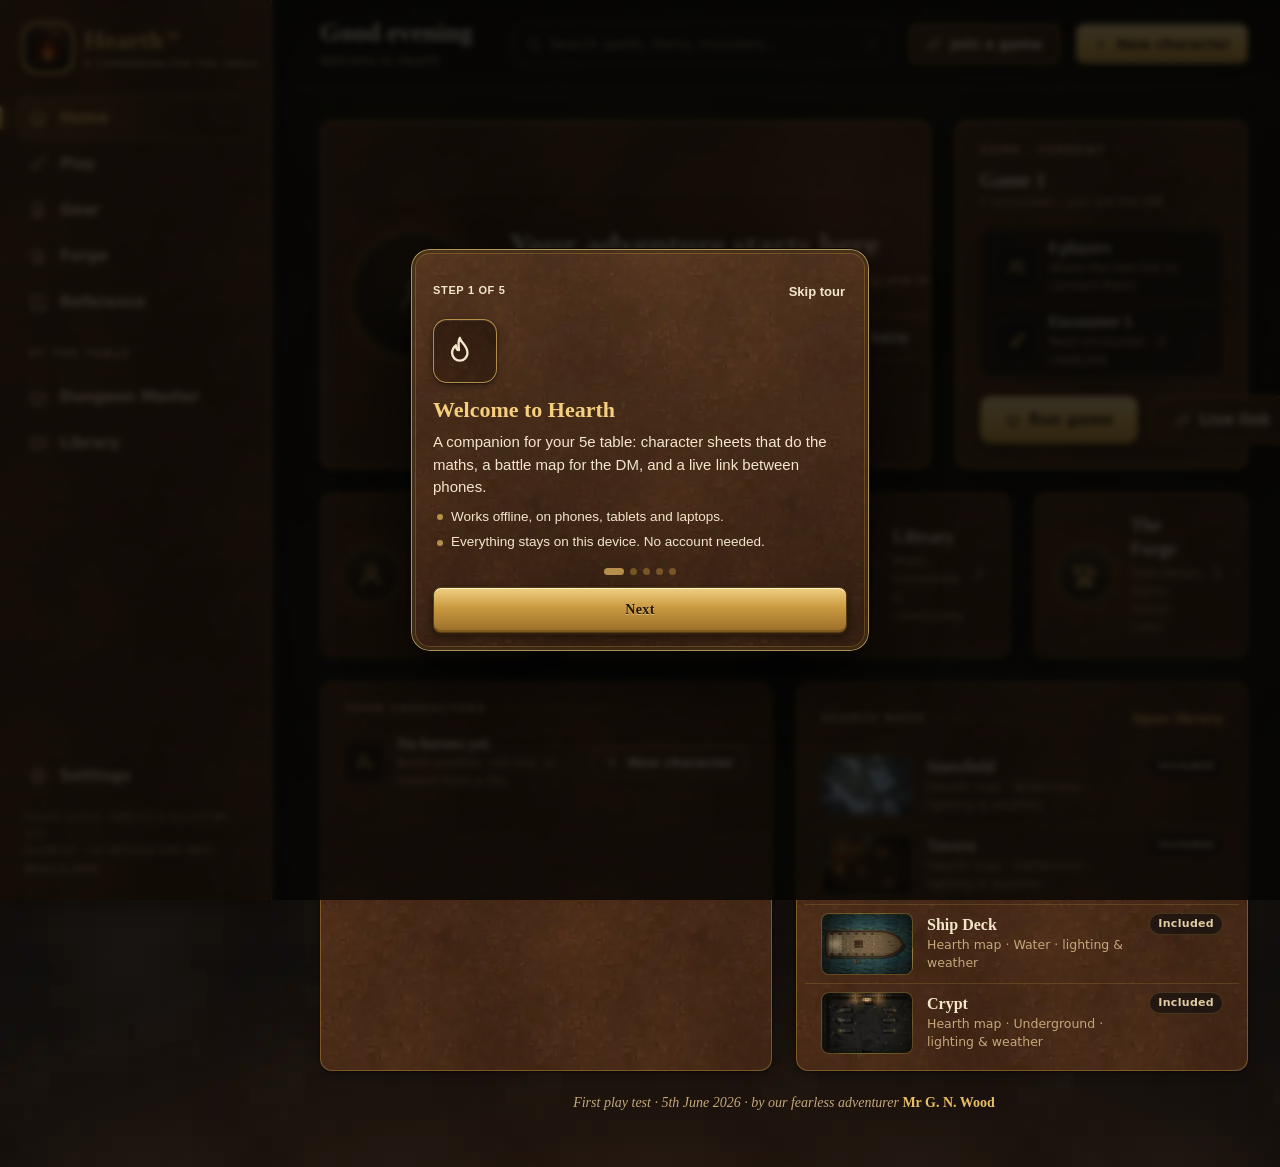
==== app/index.html @ 6232f290 "Projector window: Fullscreen button uses a gold line icon instead of the last emoji glyph (themed go" ====
<!DOCTYPE html>
<html lang="en">
<head>
<meta charset="UTF-8" />
<meta name="viewport" content="width=device-width, initial-scale=1, maximum-scale=1, user-scalable=no, viewport-fit=cover" />
<title>Hearth — 5e-compatible tabletop RPG companion</title>

<!-- PWA: install to home screen, run standalone -->
<link rel="manifest" href="manifest.json">
<meta name="theme-color" content="#1a1814" />
<script id="hearthLook">
/* v1.5.0 — colour themes + visual options, applied before first paint.
   data-theme stays the base tone (light|dark) so every html[data-theme="dark"] rule keeps working;
   data-palette picks one of Jenny's palettes (themes/palettes.js -> themes/build.js writes the line below). */
/* @palettes */window.HEARTH_PALETTES = {"tavern":{"name":"Tavern Night","tone":"dark","color":"#140c07","texture":"leather","group":"places","blurb":"Deep smoky brown, candle-amber highlights and brass trim.","sw":["#1d130c","#2d1d11","#f7e4c0","#f2b65c","#43291a","#ee826c"]},"forest":{"name":"Elven Forest","tone":"light","color":"#24361f","texture":"parchment","group":"places","blurb":"Pale birch-bark pages, deep moss ink, lichen-gold accents and a silvered moss banner.","sw":["#e5e8da","#eef1e4","#18251a","#4d5c16","#3c5534","#8f2a22"]},"forge":{"name":"Dwarven Forge","tone":"dark","color":"#111214","texture":"stone","group":"places","blurb":"Charcoal and cold iron with molten-orange accents and a stone-block background.","sw":["#18191b","#25282c","#edebe7","#ff8c40","#34383d","#fa8472"]},"arcane":{"name":"Arcane Tower","tone":"dark","color":"#0d0e26","texture":"none","group":"places","blurb":"Midnight indigo with violet panels and starlight-gold lettering.","sw":["#131532","#1f2149","#eeedff","#f4d47e","#2e2468","#ff7d8c"]},"frost":{"name":"Frost (Icewind)","tone":"light","color":"#1f2e3e","texture":"none","group":"places","blurb":"Pale ice-blue and snow-white with steel-grey ink and a steel banner.","sw":["#e3ecf2","#f4f8fb","#122238","#6c4f0a","#405870","#a3242c"]},"infernal":{"name":"Infernal","tone":"dark","color":"#100605","texture":"leather","group":"places","blurb":"Blackened red with glowing ember accents and bone-white text.","sw":["#170a09","#28130f","#f1e6d2","#ff8e4e","#461610","#ff6e5e"]},"contrast":{"name":"High Contrast","tone":"dark","color":"#000000","texture":"none","group":"classic","font":"clean","cards":"framed","blurb":"Pure black, white text, bright yellow accents and solid outlines.","sw":["#000000","#0f0f0f","#ffffff","#ffd83d","#000000","#ff7676"]},"oldmap":{"name":"Old Map","tone":"light","color":"#2c2216","texture":"parchment","group":"places","optional":true,"blurb":"Faded sepia chart paper, iron-gall ink and a faint navigator’s grid.","sw":["#ebe0c6","#f3ead6","#241a10","#6a4310","#5a4632","#8c2418"]},"hoard":{"name":"Dragon Hoard","tone":"dark","color":"#07110c","texture":"none","group":"places","optional":true,"blurb":"Deep emerald with heaped-gold lettering, gold-framed cards and a gold button.","sw":["#0c1813","#14281f","#f7eecb","#f5c94c","#21432f","#ff7b6b"]},"dawn":{"name":"Sacred Dawn","tone":"light","color":"#2a2416","texture":"parchment","group":"classes","from":"paladin · cleric","blurb":"Sunlit white marble and temple stone, warm sun-gold accents and a pale gold header.","sw":["#f6f2e8","#fffdf7","#2a2416","#7d5800","#f0dfae","#a3261e"]},"shade":{"name":"Nightshade","tone":"dark","color":"#070707","texture":"leather","group":"classes","from":"rogue","blurb":"Soot-black leather and smoke-grey text with a thin trickle of poison green.","sw":["#0c0c0d","#18181b","#e6e6e4","#9fe36e","#25252a","#ff7d72"]},"wildwood":{"name":"Wildwood","tone":"dark","color":"#0b1206","texture":"leather","group":"classes","from":"ranger · druid","blurb":"Dark bark and olive moss with ash-wood text and a fletching-red accent.","sw":["#111a0b","#1b2812","#ece6cc","#ff8f6a","#34521c","#ff8a8a"]},"moonsilver":{"name":"Moonsilver","tone":"dark","color":"#0e131a","texture":"stars","group":"classes","from":"wizard · elf","blurb":"Deep sea-night blue, moonlit silver text and seafoam accents, with faint drifting motes.","sw":["#141a22","#1f2733","#edf1f6","#8fe8d2","#4a5a70","#ff8a96"]},"pact":{"name":"Eldritch Deep","tone":"dark","color":"#07040c","texture":"stars","group":"classes","from":"warlock · drow / Underdark","blurb":"Lightless violet-black with faelight-lilac accents, sickly green lettering and glowing spores.","sw":["#0c0814","#191026","#ece6f6","#d9a6ff","#2c1645","#ff8090"]},"surge":{"name":"Chaos Burst","tone":"dark","color":"#5a0f6e","texture":"none","group":"classes","from":"sorcerer","blurb":"A raw-magic gradient from magenta through violet to ember orange, with hot-pink accents.","sw":["#1c0a26","#2a1036","#fbeef8","#ff8ad8","#c2410c","#ff8a7a"]},"encore":{"name":"Velvet Encore","tone":"dark","color":"#22030e","texture":"weave","group":"classes","from":"bard","blurb":"Plush wine-red velvet, gilt lettering and gold-trimmed cards like a theatre box.","sw":["#2c0514","#420a1e","#fbeedd","#f2c65a","#7a1234","#ff8c8c"]},"warpaint":{"name":"Warpaint","tone":"light","color":"#121110","texture":"parchment","group":"classes","from":"barbarian","blurb":"Bleached bone pages, a charcoal fur header and slashes of ochre-red war paint.","sw":["#e3e1dc","#f3f2ee","#1c1916","#9a310e","#38322c","#7e0f1e"]},"mountain":{"name":"Still Mountain","tone":"light","color":"#2a3038","texture":"weave","group":"classes","from":"monk","blurb":"Pale bamboo paper on a woven-mat texture, a saffron-robe header with slate lettering, saffron accents.","sw":["#ebe9cf","#fbfaee","#232629","#994400","#f4a640","#a01e2a"]},"banner":{"name":"Banner & Blade","tone":"light","color":"#5e0c16","texture":"none","group":"classes","from":"fighter","blurb":"Polished steel-grey pages under a heraldic scarlet banner with gold charges.","sw":["#cfd3d8","#e9ecef","#13161b","#644b00","#a8172a","#a3121f"]},"clockwork":{"name":"Clockwork","tone":"dark","color":"#3a2a10","texture":"stone","group":"classes","from":"artificer · gnome","blurb":"Oxidised verdigris-teal panels, brass plating and copper accents.","sw":["#082226","#0f3238","#e8f4f2","#f2a06a","#7a5a20","#ff8a80"]},"scales":{"name":"Dragonscale","tone":"dark","color":"#2a1e08","texture":"scales","group":"classes","from":"dragonborn","blurb":"Burnished olive-bronze scales, a molten bronze header and dragonfire-red accents.","sw":["#191708","#28250f","#f6eed4","#ff7448","#e0aa50","#ff8a9a"]},"hollow":{"name":"Honeyed Hollow","tone":"light","color":"#1e3a14","texture":"parchment","group":"classes","from":"halfling","blurb":"Golden honey pages, a leafy green door of a header and amber accents.","sw":["#f5d986","#fff3c8","#2a1f0a","#834600","#3f6a26","#a01c1c"]},"scott-ultramarine":{"name":"Scott's Ultramarine","tone":"dark","color":"#0b0c5a","texture":"brushed","group":"friends","from":"custom · for Scott","blurb":"Saturated true-ultramarine panels, polished-silver lettering and borders under a brushed-silver header band.","sw":["#0b0c5a","#16249a","#f2f5fa","#cfdcff","#eef1f6","#ff9aa4"]},"scott-marine":{"name":"Scott's Royal Marine","tone":"dark","color":"#081426","texture":"none","group":"friends","from":"custom · for Scott · Royal Marines colours","blurb":"Deep navy with gold lettering and brass buttons, edged with thin red and green regimental stripes like a stable belt.","sw":["#05162a","#0c2b4b","#f4efdf","#f5c518","#0e3258","#ff7671"]}};/* @palettes-end */
/* v1.6.0 — Jenny's signature "Hearth" look, first in the picker and the default. */
window.HEARTH_PALETTES = Object.assign({ hearth: {"name":"Hearth (signature)","tone":"dark","color":"#110e0c","texture":"none","group":"signature","blurb":"Tooled leather, brass rims and ember glow on charcoal, with parchment reading strips.","sw":["#110e0c","#2a1c12","#f3e6c8","#efc774","#5a3a1e","#ff8a5a"]} }, window.HEARTH_PALETTES);
window.HEARTH_LOOK_DEFAULT_COLOR = '#1a1814';
window.hearthReducedMotion = function () {
  try {
    if (document.documentElement.getAttribute('data-motion') === 'reduced') return true;
    return !!(window.matchMedia && window.matchMedia('(prefers-reduced-motion: reduce)').matches);
  } catch (e) { return false; }
};
window.hearthApplyLook = function (prefs) {
  prefs = prefs || {};
  var P = window.HEARTH_PALETTES || {}, pal = P[prefs.palette] || null, h = document.documentElement;
  var theme = pal ? pal.tone : (prefs.theme === 'dark' ? 'dark' : 'light');
  h.setAttribute('data-theme', theme);
  if (pal) h.setAttribute('data-palette', prefs.palette); else h.removeAttribute('data-palette');
  var look = { texture: prefs.texture || '', font: prefs.font || (pal && pal.font) || '', cards: prefs.cards || (pal && pal.cards) || '', motion: prefs.motion === 'reduced' ? 'reduced' : '' };
  for (var k in look) { if (look[k]) h.setAttribute('data-' + k, look[k]); else h.removeAttribute('data-' + k); }
  var color = pal ? pal.color : window.HEARTH_LOOK_DEFAULT_COLOR;
  var m = document.querySelector('meta[name="theme-color"]'); if (m && m.getAttribute('content') !== color) m.setAttribute('content', color);
  return theme;
};
try {
  /* v1.6.0 — one-time switch of every user to the Hearth look (dark + 'hearth'); new installs start on it.
     The flag lives in its own key so restoring an old backup does not switch anyone back again. */
  var __hp = JSON.parse(localStorage.getItem('hearth.prefs.v1') || '{}');
  if (!localStorage.getItem('hearth.reskin160')) {
    var __had = !!(localStorage.getItem('hearth.prefs.v1') || localStorage.getItem('hearth.welcomeSeen') || localStorage.getItem('hearth.characters.v2'));
    __hp.theme = 'dark'; __hp.palette = 'hearth';
    localStorage.setItem('hearth.prefs.v1', JSON.stringify(__hp));
    localStorage.setItem('hearth.reskin160', __had ? 'note' : 'done');
  }
  window.hearthApplyLook(__hp);
} catch (e) {}
</script>
<meta name="apple-mobile-web-app-capable" content="yes" />
<meta name="apple-mobile-web-app-status-bar-style" content="black-translucent" />
<meta name="apple-mobile-web-app-title" content="Hearth" />
<meta name="mobile-web-app-capable" content="yes" />
<link rel="icon" type="image/png" sizes="192x192" href="icon-192.png" />
<link rel="icon" type="image/png" sizes="512x512" href="icon-512.png" />
<link rel="apple-touch-icon" sizes="180x180" href="[data-uri]" />
<link rel="icon" type="image/png" sizes="32x32" href="[data-uri]" />
<link rel="icon" type="image/jpeg" sizes="192x192" href="[data-uri]" />
<!-- v0.21.82 — fonts: system stack only, no web fonts (offline-native, zero bundling) -->
<style>
  :root {
    /* ============================================================
       v0.17.0 — Leather-bound journal palette
       Deeper, warmer, more committed than v0.15's "rustic". Heavy
       paper texture, oxblood + gold accents, ink that's brown-black
       not pure black. Old palette variables aliased to the new ones
       below so the rest of the app keeps rendering correctly.
       ============================================================ */
    --leather: #3a2418;          /* spine, primary buttons */
    --leather-deep: #2a1a10;
    --leather-soft: #4a3020;

    /* v0.21.14 — "Wyrdbound" refined light palette, matching the
       golden-vellum screenshot: warmer page, cards a touch lighter than
       the page with soft inset edges, deeper committed ink. */
    --page: #e3cf9f;             /* main page interior (warm gold vellum) */
    --page-deep: #d8c089;         /* card backs */
    --page-edge: #c2a86e;         /* foxed edges / hairlines */
    --page-stain-dark: rgba(80, 50, 20, 0.12);
    --page-stain: rgba(120, 80, 30, 0.08);

    --ink: #2a1a0c;
    --ink-soft: #4a3018;
    --ink-faded: #8a6a40;
    --ink-ghost: #b09878;

    --crimson: #7a1e1a;           /* danger, low HP, refusals */
    --oxblood: #8b1a1a;
    --gold: #a87c38;              /* ornaments, "important" */
    --gold-deep: #7a5828;
    --moss: #4a5e2c;              /* heals, success */
    --temp-hp: #2c5d6d;           /* temporary HP (deep teal — distinct from heal-green) */
    --indigo: #1e2a4a;            /* utility, info */

    --rule: #6a4828;
    --rule-soft: rgba(106, 72, 40, 0.4);
    /* v0.21.14 — page gradient + card surface tokens (new design). */
    --page-grad-top: #ecdcb0;
    --page-grad-bottom: #d4ba80;
    --card-surface: #e8d6a8;
    --card-border: rgba(120, 90, 45, 0.35);
    --card-shadow: rgba(90, 60, 20, 0.18);
    --hp-fill-start: #7a1e1a;
    --hp-fill-end: #c79a4a;

    /* Legacy aliases — older code reads these names. Mapping them to the
       new leather palette means every existing card/button/dialog picks
       up the new theme without per-component edits. */
    --parchment: var(--page);
    --parchment-dark: var(--page-deep);
    --parchment-darker: var(--page-edge);
    --parchment-deep: var(--page-edge);
    --crimson-soft: #a83838;
    --rustic-page: var(--page);
    --rustic-page-edge: var(--page-edge);
    --rustic-page-deep: var(--page-edge);
    --rustic-ink-warm: var(--ink);
    --rustic-rule: var(--rule);
    --rustic-rule-soft: var(--rule-soft);
    --rustic-accent: var(--gold);
    --rustic-accent-deep: var(--gold-deep);
    --rustic-stain: var(--page-stain);
  }

  /* ============================================================
     v0.20.64 — Wyrdbound dark mode
     v0.20.65 — Retuned to match the Wyrdbound mobile screenshot
     more faithfully. Page is much darker (near-black with warm
     brown undertone), cards lift only subtly with a warm glow,
     ink is cream-ivory not pale gold, and the bottom tabbar gets
     the warm leather strip that gives the design its identity.
     Activate by setting data-theme="dark" on <html>.
     ============================================================ */
  html[data-theme="dark"] {
    /* v0.21.14 — Refined dark palette matching the espresso-brown
       screenshot: a warm brown gradient (not near-black), cards as
       darker brown panels with faint gold hairline borders, ivory/gold
       text with a subtle glow, crimson kept for badges/low-HP. */
    --page: #221912;
    --page-deep: #2c2017;
    --page-edge: #3a2b1c;
    --page-stain-dark: rgba(255, 200, 130, 0.05);
    --page-stain: rgba(220, 170, 110, 0.03);

    /* Ink — warm cream/ivory, the big numbers read almost ivory. */
    --ink: #f3e3c0;
    --ink-soft: #d8c298;
    --ink-faded: #a08a60;
    --ink-ghost: #5a4830;

    /* Leather strip (used by the tabbar background). */
    --leather: #6e4828;
    --leather-deep: #4a3020;
    --leather-soft: #8a6240;

    /* Crimson — slightly desaturated so it doesn't burn on dark. */
    --crimson: #c25a4a;
    --oxblood: #a83838;
    --crimson-soft: #c25a4a;

    /* Gold — accents, indicator dots, hairlines. */
    --gold: #d4a04b;
    --gold-deep: #b8893a;

    --moss: #8aa66a;
    --temp-hp: #6a9aaa;
    --indigo: #6a7aa0;

    --rule: #4a3520;
    --rule-soft: rgba(168, 128, 64, 0.22);
    /* v0.21.14 — dark page gradient + card surface tokens. */
    --page-grad-top: #2a1f15;
    --page-grad-bottom: #18110b;
    --card-surface: #2e2218;
    --card-border: rgba(200, 160, 90, 0.22);
    --card-shadow: rgba(0, 0, 0, 0.35);
    --hp-fill-start: #c25a4a;
    --hp-fill-end: #d4a04b;

    /* Legacy aliases automatically pick up the dark tokens via var(). */
    --parchment: var(--page);
    --parchment-dark: var(--page-deep);
    --parchment-darker: var(--page-edge);
    --parchment-deep: var(--page-edge);
    --rustic-page: var(--page);
    --rustic-page-edge: var(--page-edge);
    --rustic-page-deep: var(--page-edge);
    --rustic-ink-warm: var(--ink);
    --rustic-rule: var(--rule);
    --rustic-rule-soft: var(--rule-soft);
    --rustic-accent: var(--gold);
    --rustic-accent-deep: var(--gold-deep);
    --rustic-stain: var(--page-stain);
  }

  /* Component-level dark tweaks: cards "lift" subtly from the page
     using a warm-tinted overlay, not pure white-alpha. Rule lines
     are darker. Big numeric text picks up the warm ink. */
  html[data-theme="dark"] .vellum-box,
  html[data-theme="dark"] .feature,
  html[data-theme="dark"] .panel,
  html[data-theme="dark"] .section,
  html[data-theme="dark"] .ai-card,
  html[data-theme="dark"] .browse-row,
  html[data-theme="dark"] .dialog,
  html[data-theme="dark"] .rules-home,
  html[data-theme="dark"] .stat-card,
  html[data-theme="dark"] .ability-card,
  html[data-theme="dark"] .skill-row,
  html[data-theme="dark"] .saved-list .saved-row,
  html[data-theme="dark"] .home-tile,
  html[data-theme="dark"] .settings-size-card {
    background: var(--card-surface);
    border-color: var(--card-border);
  }
  html[data-theme="dark"] .vital-stat {
    background: var(--card-surface);
    border-color: var(--card-border);
    box-shadow: 0 1px 3px var(--card-shadow);
  }
  html[data-theme="dark"] .vellum-box.parchment,
  html[data-theme="dark"] .vellum-box.dark,
  html[data-theme="dark"] .vellum-box.gold,
  html[data-theme="dark"] .vellum-box.crimson,
  html[data-theme="dark"] .vellum-box.moss {
    background: var(--card-surface);
  }
  html[data-theme="dark"] .browse-badge,
  html[data-theme="dark"] .chip {
    background: rgba(212, 160, 75, 0.18);
    color: var(--ink-soft);
  }
  html[data-theme="dark"] hr,
  html[data-theme="dark"] .divider,
  html[data-theme="dark"] .section-rule {
    border-color: var(--rule);
    background-color: var(--rule);
  }
  /* v0.29.0 - 5e starting-equipment per-line picker */
  .se-lines { display: flex; flex-direction: column; gap: 12px; }
  .se-line { display: flex; flex-direction: column; gap: 5px; }
  .se-line-label { font-family: 'JetBrains Mono', ui-monospace, monospace; font-size: 11px; letter-spacing: 0.04em; text-transform: uppercase; color: var(--ink-faded); }
  .se-select { width: 100%; padding: 10px 12px; font-size: 15px; font-family: 'Cormorant Garamond', Georgia, serif; color: var(--ink); background: var(--parchment); border: 1px solid var(--rule); border-radius: 8px; }
  .se-select.se-pick { font-style: italic; color: var(--ink-soft); }
  .se-extras { display: flex; flex-wrap: wrap; gap: 6px; }
  .se-extra-chip { display: inline-block; padding: 5px 10px; font-size: 12px; background: rgba(106,72,40,0.08); border: 1px solid var(--rule-soft); border-radius: 999px; color: var(--ink-soft); }
  .se-extra-bg { background: rgba(139,26,26,0.08); border-color: rgba(139,26,26,0.3); color: var(--oxblood); }
  html[data-theme="dark"] input,
  html[data-theme="dark"] textarea,
  html[data-theme="dark"] select {
    background: rgba(60, 42, 24, 0.35);
    color: var(--ink);
    border-color: var(--rule-soft);
  }
  html[data-theme="dark"] input::placeholder,
  html[data-theme="dark"] textarea::placeholder {
    color: var(--ink-ghost);
  }
  /* Buttons — primary should still feel like warm-stained leather,
     secondary should sit quietly. */
  html[data-theme="dark"] .btn,
  html[data-theme="dark"] button.btn {
    background: rgba(110, 72, 40, 0.35);
    color: var(--ink);
    border-color: var(--rule);
  }
  html[data-theme="dark"] .btn.primary,
  html[data-theme="dark"] button.btn.primary {
    background: var(--leather);
    color: var(--ink);
    border-color: var(--leather-soft);
  }
  /* v0.91.2 — controls that kept light backgrounds in dark mode. */
  html[data-theme="dark"] .active-condition-remove,
  html[data-theme="dark"] #levelupOpenClassPick,
  html[data-theme="dark"] .hp-apply-btn {
    background: rgba(110, 72, 40, 0.35);
    color: var(--ink);
    border: 1px solid var(--rule);
  }
  html[data-theme="dark"] .hp-apply-btn:hover { background: var(--crimson); }
  /* Selected state for size/theme picker cards reads as warm gold edge. */
  html[data-theme="dark"] .settings-size-card.selected {
    border-color: var(--gold);
    background: rgba(212, 160, 75, 0.12);
  }
  /* The page itself: same gradient stack, but with darker stops so
     the foxing/grain doesn't lift the page bg above the cards. */
  html[data-theme="dark"] body {
    background:
      radial-gradient(ellipse at 12% 8%, var(--page-stain-dark), transparent 25%),
      radial-gradient(ellipse at 88% 22%, var(--page-stain), transparent 30%),
      radial-gradient(ellipse at 25% 65%, var(--page-stain), transparent 35%),
      radial-gradient(ellipse at 78% 88%, var(--page-stain-dark), transparent 28%),
      repeating-linear-gradient(0deg,
        transparent 0px, transparent 2px,
        rgba(255, 220, 160, 0.012) 2px, rgba(255, 220, 160, 0.012) 3px),
      /* v0.21.14 — warm espresso top→bottom gradient (not near-black). */
      linear-gradient(180deg, var(--page-grad-top) 0%, var(--page) 40%, var(--page-grad-bottom) 100%);
    background-attachment: fixed;
  }

  * { box-sizing: border-box; margin: 0; padding: 0; }
  html, body {
    /* v0.17.0 — Leather journal page texture.
       Stacked layers from bottom to top: aged page colour with edge
       darkening, fine horizontal "paper grain", four soft radial foxing
       stains. The grain is so subtle it just adds tactility — the eye
       doesn't read it as lines, just as "this isn't printer paper". */
    background:
      radial-gradient(ellipse at 12% 8%, var(--page-stain-dark), transparent 25%),
      radial-gradient(ellipse at 88% 22%, var(--page-stain), transparent 30%),
      radial-gradient(ellipse at 25% 65%, var(--page-stain), transparent 35%),
      radial-gradient(ellipse at 78% 88%, var(--page-stain-dark), transparent 28%),
      repeating-linear-gradient(0deg,
        transparent 0px,
        transparent 2px,
        rgba(80, 50, 20, 0.015) 2px,
        rgba(80, 50, 20, 0.015) 3px),
      /* v0.21.14 — soft top→bottom warm gradient, matching the design. */
      linear-gradient(180deg, var(--page-grad-top) 0%, var(--page) 38%, var(--page-grad-bottom) 100%);
    background-attachment: fixed;
    color: var(--ink);
    font-family: Georgia, 'Times New Roman', serif;
    -webkit-font-smoothing: antialiased;
    min-height: 100vh;
    font-size: 16px;
    line-height: 1.5;
  }

  /* ============================================================
     v0.15.0 — Ornamental box helpers (kept; rebadged for v0.17 leather)
     A consistent way to "box and highlight" important things. Used by
     HP/AC/slots blocks, the active wild-shape sheet, level-up dialogs,
     and the new spell groupings. Works on any container.
     ============================================================ */
  .vellum-box {
    position: relative;
    /* v0.21.18 — flattened to the clean card surface (was a glossy
       cream gradient with inset highlight). */
    background: var(--card-surface);
    border: 1px solid var(--card-border);
    border-radius: 8px;
    padding: 10px 12px;
    box-shadow: 0 1px 3px var(--card-shadow);
  }
  .vellum-box.with-corners::before,
  .vellum-box.with-corners::after {
    content: '';
    position: absolute;
    width: 8px; height: 8px;
    border: 1.5px solid var(--rustic-rule);
  }
  .vellum-box.with-corners::before {
    top: -1px; left: -1px;
    border-right: none; border-bottom: none;
  }
  .vellum-box.with-corners::after {
    bottom: -1px; right: -1px;
    border-left: none; border-top: none;
  }
  .vellum-box-title {
    font-family: Georgia, 'Times New Roman', serif;
    font-size: 14px; font-weight: 700;
    color: var(--rustic-accent-deep);
    text-transform: uppercase;
    letter-spacing: 0.08em;
    margin-bottom: 6px;
    border-bottom: 1px dashed var(--rustic-rule-soft);
    padding-bottom: 4px;
  }
  /* "Important" highlight — a warm sienna left rule. Use sparingly:
     low HP, exhausted resources, level-up available, subclass needed. */
  .important-mark {
    border-left: 3px solid var(--rustic-accent);
    background: rgba(150, 75, 29, 0.06);
  }
  .danger-mark {
    border-left: 3px solid var(--crimson);
    background: rgba(139, 26, 26, 0.06);
  }

  /* ============================================================
     v0.15.0 — Spell group rendering on the player Action tab.
     Three groups (Attack & Damage, Healing, Utility & Control) each
     framed as a vellum panel with a colour accent that matches the
     spell's role: crimson for damage, moss for healing, indigo for
     utility. Cantrips/leveled subdivider is a faint dashed rule.
     ============================================================ */
  .spell-group {
    background: rgba(255, 248, 225, 0.35);
    border: 1px solid var(--rule);
    padding: 0 14px 10px;
    margin-bottom: 14px;
    position: relative;
  }
  /* Sticky group titles — when you scroll past Attack & Damage, its title
     pins to the top of the viewport. When Healing's title comes up, it
     pushes Attack's off the top (iOS-style section list).

     Layout: the title is a full-width banner (extends past the group's
     14px horizontal padding via negative margin) with opaque backing so
     scroll content behind it stays legible. Coloured 3px accent stripe is
     a ::before pseudo-element on the title itself, so the colour identity
     travels with it when pinned. */
  .spell-group-title {
    font-family: Georgia, 'Times New Roman', serif;
    font-size: 15px;
    text-align: center;
    letter-spacing: 0.1em;
    padding: 14px 14px 10px;
    margin: 0 -14px 8px;
    border-bottom: 1px solid var(--rule);
    position: sticky;
    top: 0;
    background:
      linear-gradient(180deg, var(--page) 0%, var(--page) 88%, rgba(232, 216, 179, 0.95) 100%),
      var(--page);
    z-index: 5;
    box-shadow: 0 1px 0 rgba(106, 72, 40, 0.08);
  }
  .spell-group-title::before {
    content: '';
    position: absolute;
    top: 0;
    left: 0;
    right: 0;
    height: 3px;
  }
  .spell-group-cantrip   { border-top: 1px solid var(--rule); }
  .spell-group-cantrip  .spell-group-title { color: var(--gold-deep); }
  .spell-group-cantrip  .spell-group-title::before { background: var(--gold); }
  .spell-group-attack    { border-top: 1px solid var(--rule); }
  .spell-group-attack   .spell-group-title { color: var(--crimson); }
  .spell-group-attack   .spell-group-title::before { background: var(--crimson); }
  .spell-group-heal      { border-top: 1px solid var(--rule); }
  .spell-group-heal     .spell-group-title { color: var(--moss); }
  .spell-group-heal     .spell-group-title::before { background: var(--moss); }
  /* v0.18.0 — Control & Debuff gets a deep plum accent so it reads
     distinctly from Utility (indigo) and Cantrips (gold) at a glance.
     Plum evokes binding/charm/curse magic without clashing with the
     leather palette. */
  .spell-group-control   { border-top: 1px solid var(--rule); }
  .spell-group-control  .spell-group-title { color: #5d2e5e; }
  .spell-group-control  .spell-group-title::before { background: #5d2e5e; }
  .spell-group-utility   { border-top: 1px solid var(--rule); }
  .spell-group-utility  .spell-group-title { color: var(--indigo); }
  .spell-group-utility  .spell-group-title::before { background: var(--indigo); }
  .spell-group-divider {
    font-family: Georgia, 'Times New Roman', serif;
    font-size: 13px;
    font-weight: 500;
    font-style: italic;
    color: var(--ink-faded);
    text-transform: lowercase;
    letter-spacing: 0.04em;
    margin: 10px 0 4px;
    text-align: center;
  }
  .spell-group-divider::before, .spell-group-divider::after {
    content: '·  ';
    color: var(--rule-soft);
  }

  /* Typography safety net — prevents patched text from inheriting odd spacing */
  body { letter-spacing: normal; text-rendering: optimizeLegibility; }
  .card-name, .play-name, .subclass-option-name, .action-card-name, .effect-name, .boost-name { letter-spacing: normal; }

  /* Text-size scaling — driven by Home → Settings.
     Scales reading-heavy surfaces (feature/spell/item descriptions, notes,
     roll log, dialog helpers) without touching tight UI chrome (buttons,
     resource pips, nav, headers) so layout stays clean on phones. */
  body { --text-scale: 1; }
  body.text-s  { --text-scale: 0.92; }
  body.text-m  { --text-scale: 1; }
  body.text-l  { --text-scale: 1.15; }
  body.text-xl { --text-scale: 1.32; }

  body .feature-desc          { font-size: calc(12.5px * var(--text-scale)); }
  body .spell-desc            { font-size: calc(12px   * var(--text-scale)); }
  body .gear-card-desc        { font-size: calc(13.5px * var(--text-scale)); }
  body .magic-item-preview-desc { font-size: calc(13.5px * var(--text-scale)); }
  body .ai-helper             { font-size: calc(11.5px * var(--text-scale)); }
  body .dialog-helper         { font-size: calc(12px   * var(--text-scale)); }
  body .rules-home-helper     { font-size: calc(13px   * var(--text-scale)); }
  body .small-note            { font-size: calc(10px   * var(--text-scale)); }
  body .notes-textarea,
  body .ai-textarea           { font-size: calc(13px   * var(--text-scale)); }
  body .feat-desc             { font-size: calc(12.5px * var(--text-scale)); }
  body .reaction-desc         { font-size: calc(12.5px * var(--text-scale)); }
  body .effect-desc,
  body .effect-meta           { font-size: calc(12px   * var(--text-scale)); }
  body .quick-feature-desc    { font-size: calc(12.5px * var(--text-scale)); }
  body .invocation-desc       { font-size: calc(12px   * var(--text-scale)); }
  body .pact-desc             { font-size: calc(12px   * var(--text-scale)); }
  body .action-card-desc      { font-size: calc(11.5px * var(--text-scale)); }
  body .levelup-callout       { font-size: calc(12.5px * var(--text-scale)); }
  body .browse-desc           { font-size: calc(12.5px * var(--text-scale)); }
  body .info-content          { font-size: calc(12.5px * var(--text-scale)); }
  body .empty-state           { font-size: calc(13px   * var(--text-scale)); }
  body .gear-card-name        { font-size: calc(15px   * var(--text-scale)); }
  body .gear-card-meta        { font-size: calc(10px   * var(--text-scale)); }
  body .roll-log-detail,
  body .roll-log-label,
  body .roll-log-entry        { font-size: calc(11px   * var(--text-scale)); }

  /* Settings panel — size-pick cards */
  .settings-size-grid {
    display: grid; grid-template-columns: repeat(2, 1fr);
    gap: 8px; margin-top: 8px;
  }
  .settings-size-card {
    background: var(--parchment-dark);
    border: 1px solid var(--ink-faded);
    padding: 10px 12px;
    text-align: left;
    cursor: pointer;
    transition: all 0.12s;
  }
  .settings-size-card.selected {
    background: var(--ink);
    border-color: var(--ink);
  }
  .settings-size-card.selected .settings-size-name,
  .settings-size-card.selected .settings-size-desc {
    color: var(--parchment);
  }
  .settings-size-name {
    font-family: Georgia, 'Times New Roman', serif;
    font-size: 16px; font-weight: 600;
    color: var(--ink);
    display: flex; align-items: baseline; justify-content: space-between;
    gap: 6px;
  }
  .settings-size-desc {
    font-family: ui-monospace, 'SF Mono', 'Cascadia Mono', Menlo, Consolas, monospace;
    font-size: 10px; color: var(--ink-faded);
    margin-top: 4px; line-height: 1.4;
  }
  .size-preview-aA { font-family: Georgia, 'Times New Roman', serif; font-weight: 700; }
  .size-preview-s  .size-preview-aA { font-size: 14px; }
  .size-preview-m  .size-preview-aA { font-size: 17px; }
  .size-preview-l  .size-preview-aA { font-size: 21px; }
  .size-preview-xl .size-preview-aA { font-size: 25px; }
  .settings-preview {
    background: var(--parchment-dark);
    padding: 12px 14px;
    border-left: 2px solid var(--gold);
    margin-top: 8px;
  }

  body {
    background-image:
      radial-gradient(circle at 20% 10%, rgba(184, 137, 61, 0.06) 0%, transparent 50%),
      radial-gradient(circle at 80% 80%, rgba(139, 26, 26, 0.04) 0%, transparent 50%);
  }

  /* v0.11.1+: character creation controls should fire from a normal tap/click, not a long press. */
  button, [role="button"], .card, .skill-row, .cond-pill, .slot-pip {
    touch-action: manipulation;
    -webkit-tap-highlight-color: rgba(184, 137, 61, 0.18);
  }

  .app {
    max-width: 540px;
    margin: 0 auto;
    padding: 18px 16px 100px;
    position: relative;
  }
  /* v0.21.26 — Wide-screen (laptop/desktop) mode. Capped at a readable
     width rather than full-bleed; specific grid-friendly screens get
     more columns below. Phone layout is the default and untouched. */
  body.hearth-wide .app { max-width: 960px; padding-left: 28px; padding-right: 28px; }
  body.hearth-wide .dm-run { max-width: 1100px; margin: 0 auto; }
  /* Combat runner uses the width: card and (when present) hit-list breathe. */
  body.hearth-wide .dm-run-card { padding: 18px 32px; }
  body.hearth-wide .run-card-inner { max-width: 820px; margin: 0 auto; }
  body.hearth-wide .run-enemy-list {
    display: grid; grid-template-columns: 1fr 1fr; gap: 10px;
  }
  body.hearth-wide .run-hp-controls { max-width: 520px; }
  /* Reference / browse lists can run two-up on wide screens. */
  body.hearth-wide .enemy-list { columns: 2; column-gap: 16px; }
  body.hearth-wide .enemy-list > * { break-inside: avoid; }

  .header { text-align: center; margin-bottom: 18px; }
  /* v0.21.30 — compact header: the small banner format promoted to the
     top of every screen, replacing the large logo block. */
  .header-compact {
    display: flex; align-items: center; gap: 14px; text-align: left;
    padding: 12px 14px; margin-bottom: 16px;
    background: linear-gradient(135deg, rgba(26,24,20,0.97), rgba(61,54,44,0.94));
    border: 1px solid rgba(184,137,61,0.42); border-radius: 12px;
    box-shadow: 0 8px 22px rgba(26, 24, 20, 0.12);
  }
  .header-compact .home-brand-icon { margin: 0; }
  .header-compact-text { display: flex; flex-direction: column; }
  .header-compact h1 { font-size: 26px; color: var(--gold); margin: 0; }
  /* v0.21.108 — edition suffix beside the wordmark: "Hearth 5.5e" with 5.5e small. */
  .hearth-edition-badge {
    font-size: 0.62em;
    font-weight: 700;
    letter-spacing: 0.02em;
    color: #d4a04b;
    margin-left: 8px;
    vertical-align: 0.3em;
    opacity: 1;
  }
  .hearth-edition-badge:empty { display: none; }
  .header-compact .subtitle { margin-top: 3px; }

  .hearth-brand-mark {
    width: 72px;
    height: 72px;
    margin: 0 auto 10px;
    border-radius: 20px;
    background-image: url("[data-uri]");
    background-size: cover;
    background-position: center;
    box-shadow: 0 8px 22px rgba(26, 24, 20, 0.18), 0 0 0 1px rgba(184, 137, 61, 0.35);
  }
  .home-brand-card {
    display: flex;
    align-items: center;
    gap: 14px;
    padding: 14px 16px;
    margin-bottom: 14px;
    background: linear-gradient(135deg, rgba(26,24,20,0.97), rgba(61,54,44,0.94));
    border: 1px solid rgba(184,137,61,0.42);
    color: var(--parchment);
    box-shadow: 0 8px 22px rgba(26, 24, 20, 0.12);
  }
  /* v0.21.31 — Characters popup overlay. */
  .char-popup-backdrop { z-index: 60; }
  .char-popup { max-width: 520px; width: 92%; max-height: 86vh; display: flex; flex-direction: column; }
  .char-popup-head { display: flex; align-items: center; justify-content: space-between; margin-bottom: 12px; }
  .char-popup-close { background: none; border: none; color: var(--ink-faded); font-size: 20px; cursor: pointer; padding: 2px 6px; line-height: 1; }
  .char-popup-actions { display: flex; gap: 8px; margin-bottom: 14px; }
  .char-popup-actions .btn { flex: 1; }
  .char-random-btn { white-space: nowrap; border-color: var(--gold) !important; color: var(--gold-deep) !important; }
  html[data-theme="dark"] .char-random-btn { color: var(--gold) !important; }
  .char-popup-body { overflow-y: auto; flex: 1; -webkit-overflow-scrolling: touch; }
  /* v0.21.110 — Home-panel modal: floating top-right close so each panel keeps its own title. */
  .home-modal { position: relative; }
  .home-modal-x { position: absolute; top: 8px; right: 10px; z-index: 3; }
  .home-modal .char-popup-body { padding-top: 4px; }
  .home-brand-icon {
    width: 54px;
    height: 54px;
    flex: 0 0 54px;
    border-radius: 15px;
    background-image: url("[data-uri]");
    background-size: cover;
    background-position: center;
    box-shadow: 0 0 0 1px rgba(184, 137, 61, 0.55), 0 0 18px rgba(184, 137, 61, 0.18);
  }
  .home-brand-title {
    font-family: Georgia, 'Times New Roman', serif;
    font-size: 22px;
    font-weight: 700;
    line-height: 1.05;
    /* v0.21.29 — gold so it stands out on the shaded banner (was a dim
       inherited brown that nearly vanished against the dark card). */
    color: var(--gold);
  }
  .home-brand-meta {
    font-family: ui-monospace, 'SF Mono', 'Cascadia Mono', Menlo, Consolas, monospace;
    font-size: 9px;
    letter-spacing: 1.7px;
    text-transform: uppercase;
    color: rgba(245, 239, 226, 0.72);
    margin-top: 4px;
  }
  .saved-item-photo.placeholder.hearth-empty {
    background-image: url("[data-uri]");
    background-size: cover;
    background-position: center;
    color: transparent;
    border-color: var(--gold);
  }

  .header h1 {
    font-family: Georgia, 'Times New Roman', serif;
    font-weight: 600;
    font-size: 30px;
    line-height: 1;
  }
  .header .subtitle {
    font-family: ui-monospace, 'SF Mono', 'Cascadia Mono', Menlo, Consolas, monospace;
    font-size: 9px;
    letter-spacing: 3px;
    text-transform: uppercase;
    color: var(--ink-faded);
    margin-top: 4px;
  }
  .header .ornament {
    display: flex;
    align-items: center;
    justify-content: center;
    gap: 8px;
    margin-top: 8px;
  }
  .header .ornament-line { width: 40px; height: 1px; background: var(--ink-faded); opacity: 0.35; }
  .header .ornament-dot { width: 5px; height: 5px; border: 1px solid var(--ink-faded); transform: rotate(45deg); opacity: 0.5; }

  .tabs { display: flex; border-bottom: 1px solid var(--parchment-darker); margin-bottom: 18px; }
  .tab {
    flex: 1;
    padding: 12px 4px 11px;
    background: none;
    border: none;
    font-family: Georgia, 'Times New Roman', serif;
    font-size: 13px;
    font-weight: 500;
    color: var(--ink-faded);
    cursor: pointer;
    position: relative;
    letter-spacing: 0.08em;
    transition: color 0.15s;
  }
  .tab:hover { color: var(--ink-soft); }
  .tab.active { color: var(--leather-text, var(--leather)); }
  .tab.active::after {
    content: '';
    position: absolute;
    bottom: -1px;
    left: 50%;
    transform: translateX(-50%);
    width: 36px;
    height: 2px;
    background: var(--gold);
    box-shadow: 0 1px 0 rgba(168, 128, 64, 0.3);
  }

  /* ---------- Stepper (wizard) ---------- */
  .stepper { display: flex; align-items: center; justify-content: center; gap: 4px; margin-bottom: 18px; }
  .step-dot { width: 7px; height: 7px; border-radius: 50%; background: var(--parchment-darker); transition: all 0.2s; }
  .step-dot.done { background: var(--ink-faded); }
  .step-dot.current { background: var(--crimson); width: 24px; border-radius: 4px; }

  /* ---------- Sections ---------- */
  .section { margin-bottom: 20px; }
  .section-label {
    font-family: ui-monospace, 'SF Mono', 'Cascadia Mono', Menlo, Consolas, monospace;
    font-size: 10px;
    letter-spacing: 2.5px;
    text-transform: uppercase;
    color: var(--gold);
    margin-bottom: 10px;
    display: flex;
    align-items: center;
    gap: 8px;
  }
  .section-label::before { content: ''; flex-shrink: 0; width: 5px; height: 5px; background: var(--crimson); border-radius: 50%; }
  /* v0.21.18 — trailing hairline rule, the design's signature
     "• LABEL ————" header treatment. */
  .section-label::after {
    content: ''; flex: 1; height: 1px;
    background: var(--card-border);
    margin-left: 4px;
  }
  .section-helper {
    font-family: Georgia, 'Times New Roman', serif;
    font-style: italic;
    font-size: 14px;
    color: var(--ink-faded);
    margin-bottom: 12px;
    line-height: 1.5;
  }
  .section-mini {
    font-family: ui-monospace, 'SF Mono', 'Cascadia Mono', Menlo, Consolas, monospace;
    font-size: 10px;
    letter-spacing: 2px;
    text-transform: uppercase;
    color: var(--ink-faded);
    margin: 4px 0 8px;
    padding-bottom: 4px;
    border-bottom: 1px solid var(--parchment-darker);
  }

  /* ---------- Cards (selection) ---------- */
  .card-grid { display: grid; grid-template-columns: repeat(2, 1fr); gap: 8px; }
  .card {
    background: var(--parchment-dark);
    border: 1px solid var(--parchment-darker);
    border-left: 4px solid var(--crimson);
    border-radius: 9px;
    padding: 12px 14px;
    cursor: pointer;
    text-align: left;
    transition: all 0.15s;
    font-family: inherit;
    color: var(--ink);
    width: 100%;
  }
  .card:hover { border-color: var(--gold); }
  .card.selected {
    background: rgba(184, 137, 61, 0.16);
    border: 1px solid var(--gold);
    border-left: 4px solid var(--gold);
    box-shadow: inset 0 0 0 1px rgba(184, 137, 61, 0.4);
    color: var(--ink);
  }
  .card.selected .card-meta { color: var(--ink-soft); }
  .card-name { font-family: Georgia, 'Times New Roman', serif; font-size: 18px; font-weight: 600; line-height: 1.1; }
  .card-meta { font-family: ui-monospace, 'SF Mono', 'Cascadia Mono', Menlo, Consolas, monospace; font-size: 9.5px; letter-spacing: 1px; color: var(--ink-faded); margin-top: 3px; text-transform: uppercase; }
  /* v0.21.13 — subrace cards preview their traits before selection. */
  .subrace-trait-preview { display: flex; flex-wrap: wrap; gap: 5px; margin-top: 8px; }
  .subrace-trait-chip {
    font-family: ui-monospace, 'SF Mono', 'Cascadia Mono', Menlo, Consolas, monospace; font-size: 9px; letter-spacing: 0.3px;
    background: var(--parchment-darker); color: var(--ink-soft);
    border-radius: 3px; padding: 3px 7px;
  }
  .card.selected .subrace-trait-chip { background: rgba(245,239,226,0.18); color: rgba(245,239,226,0.85); }
  .subrace-trait-detail { margin-top: 10px; padding-top: 8px; border-top: 1px solid rgba(245,239,226,0.2); }
  .card.selected .subrace-trait-detail .trait-desc { color: rgba(245,239,226,0.75); }
  .card.selected .subrace-trait-detail strong { color: var(--parchment); }
  /* v0.91.2 — the selected lineage card now uses a light wash, so its trait
     headings/chips use ink colours (was cream-on-tan, nearly unreadable). */
  .card.subrace-card.selected .subrace-trait-detail strong { color: var(--ink); }
  .card.subrace-card.selected .subrace-trait-detail .trait-desc { color: var(--ink-soft); }
  .card.subrace-card.selected .subrace-trait-chip { background: rgba(60, 40, 20, 0.12); color: var(--ink-soft); }
  .subrace-tap-hint {
    font-family: ui-monospace, 'SF Mono', 'Cascadia Mono', Menlo, Consolas, monospace; font-size: 8.5px; letter-spacing: 0.5px;
    color: var(--ink-faded); margin-top: 8px; font-style: italic; text-transform: none;
  }

  .selection-detail { background: var(--parchment-dark); padding: 14px 16px; margin-top: 10px; border-left: 2px solid var(--crimson); }
  .selection-detail h4 { font-family: Georgia, 'Times New Roman', serif; font-size: 16px; font-weight: 600; margin-bottom: 6px; }
  .selection-detail .trait { margin-top: 8px; font-size: 13px; line-height: 1.5; }
  .selection-detail .trait strong { font-weight: 600; color: var(--ink); }
  .selection-detail .trait-desc { color: var(--ink-soft); }

  /* ---------- Inputs ---------- */
  .name-input {
    width: 100%; background: transparent; border: none;
    border-bottom: 1px solid var(--ink-faded);
    padding: 6px 0;
    font-family: Georgia, 'Times New Roman', serif;
    font-size: 22px; color: var(--ink); font-weight: 500;
  }
  .name-input:focus { outline: none; border-bottom-color: var(--crimson); }
  .name-input::placeholder { color: var(--ink-faded); font-style: italic; }

  .backstory-input {
    width: 100%; min-height: 160px; resize: vertical;
    background: var(--parchment-dark);
    border: 1px solid var(--parchment-darker);
    padding: 12px;
    font-family: Georgia, 'Times New Roman', serif;
    font-size: 16px; line-height: 1.6; color: var(--ink);
    box-sizing: border-box;
  }
  .backstory-input:focus { outline: none; border-color: var(--crimson); }
  .backstory-input::placeholder { color: var(--ink-faded); font-style: italic; }

  /* ---------- Ability scores (build) ---------- */
  .ability-grid { display: grid; grid-template-columns: repeat(3, 1fr); gap: 7px; }
  .ability { background: var(--parchment-dark); padding: 10px 6px; text-align: center; }
  .ability-label { font-family: ui-monospace, 'SF Mono', 'Cascadia Mono', Menlo, Consolas, monospace; font-size: 9px; letter-spacing: 1.5px; color: var(--ink-faded); text-transform: uppercase; margin-bottom: 3px; }
  .ability-controls { display: flex; align-items: center; justify-content: center; gap: 6px; }
  .ability-btn {
    width: 22px; height: 22px;
    border: 1px solid var(--ink-faded);
    background: transparent;
    color: var(--ink-soft);
    font-size: 14px;
    cursor: pointer; line-height: 1; padding: 0;
    transition: all 0.1s;
  }
  .ability-btn:hover:not(:disabled) { background: var(--ink); color: var(--parchment); border-color: var(--ink); }
  .ability-btn:disabled { opacity: 0.25; cursor: not-allowed; }
  .ability-value { font-family: Georgia, 'Times New Roman', serif; font-size: 24px; font-weight: 600; line-height: 1; min-width: 22px; }
  .ability-mod { font-family: ui-monospace, 'SF Mono', 'Cascadia Mono', Menlo, Consolas, monospace; font-size: 10px; color: var(--ink-faded); margin-top: 3px; }
  .ability-mod.positive { color: var(--moss); }
  .ability-mod.negative { color: var(--crimson); }
  .points-remaining {
    text-align: center; font-family: ui-monospace, 'SF Mono', 'Cascadia Mono', Menlo, Consolas, monospace; font-size: 11px;
    color: var(--ink-faded); margin-top: 12px; letter-spacing: 1px;
  }
  .points-remaining strong { color: var(--ink); font-weight: 500; }
  .stat-mode-toggle { display: grid; grid-template-columns: 1fr 1fr; gap: 8px; margin-bottom: 12px; }
  .stat-mode-btn {
    background: var(--parchment-dark);
    border: 1px solid var(--parchment-darker);
    padding: 10px 8px;
    font-family: ui-monospace, 'SF Mono', 'Cascadia Mono', Menlo, Consolas, monospace;
    font-size: 10px;
    letter-spacing: 1.2px;
    text-transform: uppercase;
    color: var(--ink-soft);
    cursor: pointer;
  }
  .stat-mode-btn.active { background: var(--ink); border-color: var(--ink); color: var(--parchment); }
  .manual-score-input {
    width: 54px;
    background: var(--parchment);
    border: 1px solid var(--ink-faded);
    padding: 5px 4px;
    text-align: center;
    font-family: Georgia, 'Times New Roman', serif;
    font-size: 22px;
    font-weight: 600;
    color: var(--ink);
  }
  .manual-score-input:focus { outline: none; border-color: var(--crimson); }

  /* Skill picker */
  .skill-list { display: flex; flex-direction: column; gap: 5px; }
  .skill-row {
    background: var(--parchment-dark);
    padding: 9px 12px;
    display: flex; justify-content: space-between; align-items: center;
    cursor: pointer; transition: background 0.1s; font-size: 14px;
  }
  .skill-row:hover { background: var(--parchment-darker); }
  .skill-row.selected { background: var(--ink); color: var(--parchment); }
  .skill-row.selected .skill-ability { color: rgba(245, 239, 226, 0.6); }
  .skill-row.disabled { opacity: 0.4; cursor: not-allowed; }
  .skill-name { font-weight: 500; }
  .skill-ability { font-family: ui-monospace, 'SF Mono', 'Cascadia Mono', Menlo, Consolas, monospace; font-size: 9px; letter-spacing: 1px; color: var(--ink-faded); text-transform: uppercase; }

  /* Spell picker (build) */
  .spell-list { display: flex; flex-direction: column; gap: 6px; max-height: 360px; overflow-y: auto; padding-right: 4px; }
  .spell-row { background: var(--parchment-dark); padding: 10px 12px; cursor: pointer; transition: background 0.1s; }
  .spell-row:hover { background: var(--parchment-darker); }
  .spell-row.selected { background: var(--ink); color: var(--parchment); }
  .spell-row.selected .spell-meta { color: rgba(245, 239, 226, 0.65); }
  .spell-row.selected .spell-desc { color: rgba(245, 239, 226, 0.85); }
  .spell-header { display: flex; justify-content: space-between; align-items: baseline; gap: 8px; }
  .spell-name { font-family: Georgia, 'Times New Roman', serif; font-size: 16px; font-weight: 600; line-height: 1.1; }
  .spell-meta { font-family: ui-monospace, 'SF Mono', 'Cascadia Mono', Menlo, Consolas, monospace; font-size: 9px; letter-spacing: 1px; color: var(--ink-faded); text-transform: uppercase; white-space: nowrap; }
  .spell-desc { font-size: 12px; line-height: 1.4; color: var(--ink-soft); margin-top: 4px; }
  .spell-level-header { font-family: ui-monospace, 'SF Mono', 'Cascadia Mono', Menlo, Consolas, monospace; font-size: 9px; letter-spacing: 2px; text-transform: uppercase; color: var(--ink-faded); margin: 12px 0 6px; padding-bottom: 3px; border-bottom: 1px solid var(--parchment-darker); }
  /* v0.21.33 — reference search bar */
  .ref-search-wrap { position: relative; display: flex; align-items: center; margin-bottom: 4px; }
  .ref-search {
    width: 100%; padding: 12px 36px 12px 14px; border-radius: 9px;
    border: 1px solid var(--card-border); background: var(--card-surface);
    color: var(--ink); font-family: -apple-system, system-ui, 'Segoe UI', Roboto, sans-serif; font-size: 15px;
  }
  .ref-search:focus { outline: none; border-color: var(--gold); box-shadow: 0 0 0 2px rgba(184,137,61,0.25); }
  .ref-search-clear {
    position: absolute; right: 8px; background: none; border: none;
    color: var(--ink-faded); font-size: 16px; cursor: pointer; padding: 4px 6px; line-height: 1;
  }
  /* v0.21.34 — reference category pills */
  .ref-pills { display: flex; gap: 8px; margin-top: 10px; overflow-x: auto; -webkit-overflow-scrolling: touch; padding-bottom: 2px; }
  .ref-pill {
    flex: 0 0 auto; padding: 8px 14px; border-radius: 16px;
    border: 1px solid var(--card-border); background: var(--card-surface);
    color: var(--ink-soft); font-family: ui-monospace, 'SF Mono', 'Cascadia Mono', Menlo, Consolas, monospace; font-size: 11px;
    letter-spacing: 0.5px; cursor: pointer; white-space: nowrap;
  }
  .ref-pill.on { background: var(--gold); border-color: var(--gold); color: var(--page); }

  /* v0.21.53 — Reference monster disclosure cards (native <details>). */
  .ref-mon { background: var(--parchment-dark); border: 1px solid var(--card-border); border-radius: 8px; margin-bottom: 6px; overflow: hidden; }
  .ref-mon-sum { list-style: none; cursor: pointer; display: flex; align-items: center; justify-content: space-between; gap: 10px; padding: 10px 12px; }
  .ref-mon-sum::-webkit-details-marker { display: none; }
  .ref-mon-head { display: flex; flex-direction: column; gap: 2px; min-width: 0; }
  .ref-mon-name { font-family: Georgia, 'Times New Roman', serif; font-size: 16px; color: var(--ink); }
  .ref-mon-meta { font-family: ui-monospace, 'SF Mono', 'Cascadia Mono', Menlo, Consolas, monospace; font-size: 10px; color: var(--ink-faded); }
  .ref-mon-chev { color: var(--ink-faded); font-size: 18px; transition: transform 0.2s; flex: 0 0 auto; }
  .ref-mon[open] .ref-mon-chev { transform: rotate(90deg); }
  .ref-mon-body { padding: 0 12px 12px; border-top: 1px solid var(--parchment-darker); }

  .nav-buttons { display: flex; gap: 8px; margin-top: 24px; }
  .btn {
    /* v0.17 leather-stamp button. Structure (flex, padding, transitions)
       preserved from earlier so dialog action rows still lay out the same;
       only the surface treatment changes — small caps font, leather/page
       colours, soft inset highlight that mimics a stamped tab. */
    flex: 1; padding: 12px;
    background: var(--page-deep);
    border: 1px solid var(--rule);
    color: var(--ink);
    font-family: Georgia, 'Times New Roman', serif;
    font-size: 12px; letter-spacing: 0.1em; text-transform: none;
    cursor: pointer; transition: all 0.15s; font-weight: 500;
    box-shadow:
      inset 0 1px 0 rgba(255, 250, 235, 0.3),
      0 1px 0 rgba(80, 50, 20, 0.15);
    border-radius: 1px;
  }
  .btn:hover:not(:disabled) {
    background: var(--leather);
    color: var(--page);
    border-color: var(--leather);
  }
  .btn:disabled { opacity: 0.4; cursor: not-allowed; }
  .btn.primary {
    background: var(--leather);
    border-color: var(--leather-deep);
    color: var(--page);
    box-shadow:
      inset 0 1px 0 rgba(255, 200, 140, 0.15),
      0 1px 0 rgba(0, 0, 0, 0.2);
  }
  .btn.primary:hover:not(:disabled) {
    background: var(--leather-deep);
    border-color: var(--leather-deep);
  }
  .btn.ghost {
    border: 1px solid transparent;
    background: transparent;
    text-decoration: underline;
    text-underline-offset: 4px;
    color: var(--ink-faded);
    box-shadow: none;
  }
  .btn.ghost:hover { color: var(--ink); background: transparent; }
  /* Danger/success variants used by Wild Shape sheet, etc. */
  .btn.danger {
    background: var(--crimson);
    border-color: var(--crimson);
    color: var(--page);
  }
  .btn.danger:hover:not(:disabled) { background: #4a1010; border-color: #4a1010; }
  .btn.success {
    background: var(--moss);
    border-color: var(--moss);
    color: var(--page);
  }
  .btn.success:hover:not(:disabled) { background: #34421e; border-color: #34421e; }

  /* Saved characters */
  .saved-list { display: flex; flex-direction: column; gap: 8px; }
  .saved-item {
    background: var(--parchment-dark);
    display: flex; justify-content: space-between; align-items: stretch;
    transition: background 0.15s;
    position: relative;
  }
  .saved-item:hover { background: var(--parchment-darker); }
  /* v0.20.96 — The whole card body is now a single big tap target that
     plays the character. Edit/Delete moved into the ⋯ menu so the small
     side-by-side buttons (easy to mis-tap on a phone) are gone. */
  .saved-item-tap {
    flex: 1;
    display: flex; align-items: center; gap: 12px;
    background: none; border: none; cursor: pointer;
    padding: 14px 8px 14px 16px;
    text-align: left;
    min-width: 0;
    color: inherit;
    font: inherit;
  }
  .saved-item-info { flex: 1; min-width: 0; }
  .saved-item-name { font-family: Georgia, 'Times New Roman', serif; font-size: 18px; font-weight: 600; line-height: 1.1; color: var(--ink); }
  .saved-item-tag { font-family: ui-monospace, 'SF Mono', 'Cascadia Mono', Menlo, Consolas, monospace; font-size: 9px; letter-spacing: 1.5px; text-transform: uppercase; color: var(--ink-faded); margin-top: 3px; }
  .saved-item-menu-wrap { position: relative; display: flex; align-items: center; }
  .saved-item-menu-btn {
    background: none; border: none; cursor: pointer;
    color: var(--ink-faded);
    font-size: 22px; line-height: 1;
    padding: 0 16px;
    align-self: stretch;
  }
  .saved-item-menu-btn:hover { color: var(--ink); }
  .saved-item-menu {
    position: absolute;
    top: 100%; right: 8px;
    z-index: 20;
    background: var(--parchment);
    border: 1px solid var(--ink-faded);
    border-radius: 4px;
    box-shadow: 0 4px 16px rgba(26, 24, 20, 0.25);
    overflow: hidden;
    min-width: 130px;
  }
  .saved-item-menu-row {
    display: block; width: 100%;
    background: none; border: none; cursor: pointer;
    text-align: left;
    padding: 11px 16px;
    font-family: ui-monospace, 'SF Mono', 'Cascadia Mono', Menlo, Consolas, monospace; font-size: 10px; letter-spacing: 1px; text-transform: uppercase;
    color: var(--ink);
  }
  .saved-item-menu-row:hover { background: var(--parchment-darker); }
  .saved-item-menu-row.danger { color: var(--crimson); border-top: 1px solid var(--parchment-darker); }
  .empty-state {
    text-align: center; padding: 32px 16px;
    color: var(--ink-faded); font-style: italic;
    font-family: Georgia, 'Times New Roman', serif; font-size: 16px;
  }
  /* ---------- v0.20.97 DM Encounter board ---------- */
  /* v0.20.98 — DM Encounter is now its own page. */
  .dm-page-head {
    display: flex; align-items: center; gap: 12px;
    margin-bottom: 6px;
  }
  .dm-page-title {
    font-family: Georgia, 'Times New Roman', serif; font-size: 22px;
    font-weight: 600; color: var(--ink);
  }
  .dm-enc-toolbar { display: flex; gap: 8px; margin-bottom: 12px; flex-wrap: wrap; }
  .dm-enc-toolbar .btn { flex: 1; min-width: 90px; padding-left: 8px; padding-right: 8px; }
  .dm-enc-roundbar {
    display: flex; align-items: center; justify-content: space-between; flex-wrap: wrap; gap: 8px;
    margin-bottom: 10px; padding: 6px 2px;
  }
  .dm-enc-round {
    font-family: Georgia, 'Times New Roman', serif; font-size: 18px;
    font-weight: 600; color: var(--gold);
  }
  /* v0.21.7 — Multi-encounter switcher + picker. */
  /* v0.21.8 — Games bar sits above the encounter switcher. */
  .dm-game-bar {
    display: flex; align-items: center; gap: 8px; margin-bottom: 8px;
    padding-bottom: 8px; border-bottom: 1px solid var(--parchment-darker);
  }
  .dm-game-label {
    font-family: ui-monospace, 'SF Mono', 'Cascadia Mono', Menlo, Consolas, monospace; font-size: 10px; letter-spacing: 1px;
    text-transform: uppercase; color: var(--ink-faded);
  }
  .dm-game-name {
    flex: 1; min-width: 0; font-family: Georgia, 'Times New Roman', serif;
    font-size: 17px; font-weight: 600; color: var(--gold);
    white-space: nowrap; overflow: hidden; text-overflow: ellipsis;
  }
  .dm-game-switch-btn { white-space: nowrap; padding: 5px 12px; font-size: 11px; }
  /* v0.21.10 — party level picker + difficulty badge. */
  .dm-level-pick {
    display: inline-flex; align-items: center; gap: 4px;
    font-family: ui-monospace, 'SF Mono', 'Cascadia Mono', Menlo, Consolas, monospace; font-size: 10px; letter-spacing: 1px;
    text-transform: uppercase; color: var(--ink-faded); white-space: nowrap;
  }
  .dm-level-select {
    font-family: ui-monospace, 'SF Mono', 'Cascadia Mono', Menlo, Consolas, monospace; font-size: 13px;
    background: var(--parchment); border: 1px solid var(--ink-faded);
    border-radius: 4px; color: var(--ink); padding: 3px 4px;
  }
  .dm-xp-diff {
    font-family: ui-monospace, 'SF Mono', 'Cascadia Mono', Menlo, Consolas, monospace; font-weight: 700;
    padding: 1px 5px; border-radius: 3px; letter-spacing: 0.5px;
  }
  .diff-trivial { background: var(--parchment-darker); color: var(--ink-faded); }
  .diff-easy { background: #4a7c59; color: var(--parchment); }
  .diff-medium { background: var(--gold); color: var(--parchment); }
  .diff-hard { background: #c2722e; color: var(--parchment); }
  .diff-deadly { background: var(--crimson); color: var(--parchment); }
  .dm-random-btn { white-space: nowrap; }
  /* v0.21.27 — difficulty-targeted random buttons. */
  .dm-difficulty-row { display: flex; align-items: center; gap: 6px; margin: 8px 0 4px; flex-wrap: wrap; }
  .dm-difficulty-label { font-family: ui-monospace, 'SF Mono', 'Cascadia Mono', Menlo, Consolas, monospace; font-size: 9px; letter-spacing: 1px; text-transform: uppercase; color: var(--ink-faded); }
  .dm-diff-btn { flex: 1; min-width: 56px; padding: 8px 4px; border-radius: 6px; border: 1px solid var(--card-border); background: var(--card-surface); color: var(--ink); font-family: ui-monospace, 'SF Mono', 'Cascadia Mono', Menlo, Consolas, monospace; font-size: 11px; cursor: pointer; }
  .dm-diff-btn.easy { border-color: #4a7c59; color: #4a7c59; }
  .dm-diff-btn.medium { border-color: var(--gold); color: var(--gold-deep); }
  .dm-diff-btn.hard { border-color: #c2722e; color: #c2722e; }
  .dm-diff-btn.deadly { border-color: var(--crimson); color: var(--crimson); }
  html[data-theme="dark"] .dm-diff-btn.medium { color: var(--gold); }
  /* v0.21.27 — clearer, safer Remove button (two-tap confirm). */
  .dm-tile-remove { border-color: var(--ink-faded) !important; color: var(--ink-faded) !important; }
  .dm-tile-remove-x { grid-column: 1 / -1; justify-self: end; min-width: 0 !important; width: 46px; min-height: 30px !important; padding: 0 !important; background: var(--crimson) !important; color: #fff !important; border: none !important; font-size: 15px; line-height: 1; display: inline-flex; align-items: center; justify-content: center; }
  .dm-tile-remove-x:hover { filter: brightness(1.15); }
  .cm-field { display:flex; flex-direction:column; gap:4px; margin:8px 0; }
  .cm-field > span { font-size:11px; text-transform:uppercase; letter-spacing:1px; color:var(--ink-faded); }
  .cm-input { background:var(--page-deep, var(--page)); border:1px solid var(--card-border); border-radius:6px; padding:8px 10px; color:var(--ink); font-size:14px; font-family:inherit; width:100%; box-sizing:border-box; }
  .cm-input:focus { border-color:var(--gold); outline:none; }
  .cm-textarea { resize:vertical; min-height:56px; }
  .cm-row { display:flex; gap:8px; }
  .cm-row .cm-field { flex:1; min-width:0; }
  .cm-run-stats { font-family:ui-monospace,'SF Mono',Menlo,Consolas,monospace; font-size:12px; color:var(--gold); margin-bottom:6px; }
  .cm-run-notes { font-size:12.5px; color:var(--ink); white-space:pre-wrap; line-height:1.4; }
  .cm-run-notes-line { margin:2px 0; }
  .map-token-img { width:100%; height:100%; border-radius:50%; object-fit:cover; pointer-events:none; display:block; }
  .dm-tile-token-btn { }
  .token-img-preview { display:flex; align-items:center; justify-content:center; margin:10px 0; }
  .token-img-preview img { width:96px; height:96px; border-radius:50%; object-fit:cover; border:2px solid var(--gold); }
  .token-img-empty { width:96px; height:96px; border-radius:50%; color:var(--ink-faded); font-style:italic; font-size:11px; border:1px dashed var(--card-border); text-align:center; line-height:96px; }
  .token-icon-head { font-size:11px; text-transform:uppercase; letter-spacing:1px; color:var(--ink-faded); margin:16px 0 6px; }
  .token-icon-grid { display:grid; grid-template-columns:repeat(4,1fr); gap:6px; }
  .token-icon-btn { display:flex; align-items:center; justify-content:center; aspect-ratio:1; border:1px solid var(--card-border); border-radius:8px; background:var(--card-surface); color:var(--ink); cursor:pointer; padding:8px; }
  .token-icon-btn.active { border-color:var(--gold); background:var(--gold); color:var(--page); }
  .token-icon-btn svg { width:100%; height:100%; fill:currentColor; }
  .token-icon-def { font-size:11px; font-weight:700; }
  .map-token.token-hidden { opacity:1; outline:3px dashed #3fd0ff; outline-offset:2px; filter: drop-shadow(0 0 3px rgba(0,0,0,0.95)); }
  .dm-tile-hide-btn.on, .dm-tile-name-btn.on { border-color: var(--gold) !important; background: rgba(212,160,75,0.18); }
  .aoe-color-chip { width:22px; height:22px; border-radius:50%; border:2px solid rgba(0,0,0,0.35); cursor:pointer; padding:0; flex:none; }
  .aoe-color-chip.sel { border-color:var(--gold); box-shadow:0 0 0 2px var(--gold); }
  .aoe-color-custom { display:inline-flex; align-items:center; }
  .aoe-color-custom input { width:26px; height:26px; border:1px solid var(--card-border); border-radius:6px; background:none; cursor:pointer; padding:0; }
  .dm-usermap-card { position:relative; }
  .dm-usermap-pick { display:flex; flex-direction:column; width:100%; background:none; border:none; padding:0; cursor:pointer; color:inherit; gap:4px; }
  .dm-usermap-del { position:absolute; top:3px; right:3px; width:22px; height:22px; border:none; border-radius:50%; background:rgba(0,0,0,0.6); color:#fff; cursor:pointer; font-size:12px; line-height:1; display:flex; align-items:center; justify-content:center; }
  .dm-usermap-del:hover { background:var(--crimson); }
  .dm-usermap-dl { position:absolute; top:3px; left:3px; width:22px; height:22px; border:none; border-radius:50%; background:rgba(0,0,0,0.6); color:#fff; cursor:pointer; font-size:12px; line-height:1; display:flex; align-items:center; justify-content:center; z-index:2; }
  .dm-usermap-dl:hover { background:var(--gold); }
  .dm-enc-picker-row { touch-action: pan-y; transition: transform 0.12s ease; }
  .dm-enc-picker-row.dm-enc-dragging { transition: none; }
  .dm-enc-grip { color: var(--ink-faded); font-size: 15px; padding: 0 6px 0 2px; flex: none; cursor: grab; user-select: none; align-self: center; touch-action: none; }
  .dm-enc-dragging { opacity: 0.95; box-shadow: 0 10px 24px rgba(0,0,0,0.5); background: var(--parchment-dark); touch-action: none; }
  .transfer-cats { display:flex; gap:6px; margin:4px 0 10px; }
  .transfer-cat { flex:1; padding:8px 4px; border:1px solid var(--card-border); border-radius:8px; background:var(--card-surface); color:var(--ink); font-size:13px; cursor:pointer; }
  .transfer-cat.active { border-color:var(--gold); background:var(--gold); color:var(--page); font-weight:700; }
  .transfer-select { width:100%; }
  .transfer-note { font-size:11px; color:var(--ink-faded); margin-bottom:6px; }
  .transfer-empty { font-size:12px; color:var(--ink-faded); font-style:italic; padding:6px 0; }
  .transfer-divider { height:1px; background:var(--card-border); margin:14px 0; }
  .os-row { display:flex; align-items:center; justify-content:space-between; margin:8px 0; }
  .os-field { margin:10px 0; }
  .os-lbl { font-size:12px; text-transform:uppercase; letter-spacing:1px; color:var(--ink-faded); }
  .os-step { display:flex; align-items:center; gap:12px; }
  .os-stepbtn { width:30px; height:30px; border:1px solid var(--card-border); border-radius:6px; background:var(--card-surface); color:var(--ink); font-size:18px; cursor:pointer; line-height:1; }
  .os-stepval { font-family:ui-monospace,monospace; font-size:16px; min-width:24px; text-align:center; color:var(--ink); }
  .os-chips { display:flex; flex-wrap:wrap; gap:6px; margin-top:6px; }
  .os-chip { padding:6px 11px; border:1px solid var(--card-border); border-radius:14px; background:var(--card-surface); color:var(--ink); font-size:12.5px; cursor:pointer; }
  .os-chip.sel { border-color:var(--gold); background:var(--gold); color:var(--page); font-weight:700; }
  .os-divider { height:1px; background:var(--card-border); margin:14px 0; }
  .os-empty { font-size:12.5px; color:var(--ink-faded); font-style:italic; }
  .os-title { font-family:Georgia,'Times New Roman',serif; font-size:22px; color:var(--gold); }
  .os-sub { font-size:12px; color:var(--ink-faded); margin-bottom:12px; }
  .os-block { margin:12px 0; font-size:13.5px; color:var(--ink); line-height:1.45; }
  .os-h { display:block; font-size:11px; text-transform:uppercase; letter-spacing:1.5px; color:var(--gold); margin-bottom:4px; }
  .os-act { margin:5px 0; }
  .os-enc { padding:7px 0; border-top:1px solid var(--card-border); }
  .os-enc-head { display:flex; align-items:center; gap:8px; }
  .os-enc-diff { font-size:10px; text-transform:uppercase; letter-spacing:1px; padding:1px 7px; border-radius:8px; color:#fff; }
  .os-diff-easy { background:#4a9d4a; } .os-diff-medium { background:#c9992e; } .os-diff-hard { background:#c0562e; } .os-diff-deadly { background:#a02929; }
  .os-enc-mons { font-size:12.5px; color:var(--ink-faded); margin-top:2px; }
  .os-boss-name { color:var(--gold); }
  .os-enc-frame { font-size:12px; color:var(--ink); font-style:italic; margin:2px 0; opacity:0.85; }
  .os-npcs { margin:4px 0 0; padding-left:18px; }
  .os-npcs li { margin:3px 0; }
  .os-actions { display:flex; gap:8px; margin-top:16px; flex-wrap:wrap; }
  .os-output { margin-top:16px; padding-top:16px; border-top:1px solid var(--card-border); }
  body.hearth-wide .home-modal:has(.os-panel) { max-width: min(1120px, 94vw); width: min(1120px, 94vw); }
  body.hearth-wide .os-grid { display:grid; grid-template-columns: 300px 1fr; gap:28px; align-items:start; }
  body.hearth-wide .os-controls { position:sticky; top:0; }
  body.hearth-wide .os-output { margin-top:0; padding-top:0; border-top:none; border-left:1px solid var(--card-border); padding-left:28px; }
  .dialog-tall { max-height:88vh; overflow-y:auto; }
  .cm-ab-grid { display:grid; grid-template-columns:repeat(3,1fr); gap:6px; }
  .cm-ab-field { display:flex; flex-direction:column; gap:2px; }
  .cm-ab-field > span { font-size:9px; letter-spacing:1px; color:var(--ink-faded); text-align:center; }
  .cm-ab-field .cm-input { text-align:center; padding:6px 4px; }
  .cs-block { font-size:12.5px; }
  .cs-type { font-style:italic; color:var(--ink-faded); font-size:11.5px; margin-bottom:4px; }
  .cs-line { margin-bottom:8px; color:var(--ink); }
  .cs-abilities { display:flex; flex-wrap:wrap; gap:8px; margin-bottom:10px; padding:6px 0; border-top:1px solid var(--card-border); border-bottom:1px solid var(--card-border); }
  .cs-ab { display:flex; flex-direction:column; align-items:center; min-width:42px; }
  .cs-ab-k { font-size:9px; letter-spacing:1px; color:var(--gold); }
  .cs-ab-v { font-family:ui-monospace,'SF Mono',Menlo,Consolas,monospace; font-size:11px; color:var(--ink); }
  .cs-head { font-family:Georgia,'Times New Roman',serif; font-size:13px; color:var(--gold); border-bottom:1px solid var(--gold); margin:8px 0 4px; padding-bottom:2px; }
  .cs-entry { margin:4px 0; color:var(--ink); line-height:1.4; }
  .dm-hidden-banner { display:flex; flex-wrap:wrap; align-items:center; gap:6px; margin:0 0 8px; padding:6px 8px; border:1px dashed var(--ink-faded); border-radius:8px; background:var(--card-surface); }
  .dm-hidden-label { font-size:10px; text-transform:uppercase; letter-spacing:1px; color:var(--ink-faded); }
  .dm-hidden-chip { border:1px solid var(--gold); background:transparent; color:var(--ink); border-radius:14px; padding:3px 10px; font-size:12px; cursor:pointer; }
  .dm-hidden-chip:hover { background:var(--gold); color:var(--page); }
  .dm-hidden-add { color:var(--gold); font-size:11px; }
  .dm-hidden-chip:hover .dm-hidden-add { color:var(--page); }
  .dm-enc-manage { margin-top:6px; }
  .dm-manage-btn { background:transparent !important; border:1px solid var(--ink-faded) !important; color:var(--ink-faded) !important; font-size:13px; }
  .dm-manage-btn:hover { border-color:var(--crimson) !important; color:var(--crimson) !important; }
  .dm-tile-remove-armed { background: var(--crimson) !important; color: var(--page) !important; border-color: var(--crimson) !important; }
  .dm-enc-picker-rename {
    background: none; border: none; border-left: 1px solid var(--parchment-darker);
    color: var(--ink-faded); cursor: pointer; padding: 0 12px; font-size: 13px;
  }
  .dm-enc-switcher {
    display: flex; align-items: center; justify-content: space-between;
    gap: 8px; margin-bottom: 10px;
  }
  .dm-enc-current-name {
    background: none; border: none; cursor: pointer;
    font-family: Georgia, 'Times New Roman', serif; font-size: 20px; font-weight: 600;
    color: var(--ink); text-align: left; padding: 0; flex: 1; min-width: 0;
    white-space: nowrap; overflow: hidden; text-overflow: ellipsis;
  }
  .dm-enc-pencil { font-size: 13px; color: var(--ink-faded); }
  .dm-enc-name-input {
    flex: 1; font-family: Georgia, 'Times New Roman', serif; font-size: 20px; font-weight: 600;
    background: var(--parchment); border: 1px solid var(--gold); border-radius: 4px;
    color: var(--ink); padding: 3px 8px;
  }
  .dm-enc-switch-btn { white-space: nowrap; padding: 6px 12px; font-size: 11px; }
  .dm-enc-picker-list { display: flex; flex-direction: column; gap: 6px; margin: 12px 0; }
  .dm-enc-picker-row {
    display: flex; align-items: stretch; gap: 6px;
    background: var(--parchment-dark); border: 1px solid var(--parchment-darker);
    border-radius: 4px; overflow: hidden;
  }
  .dm-enc-picker-row.active { border-color: var(--gold); }
  .dm-enc-picker-open {
    flex: 1; min-width: 0; text-align: left; background: none; border: none;
    cursor: pointer; padding: 11px 12px;
  }
  .dm-enc-picker-name { font-family: Georgia, 'Times New Roman', serif; font-size: 16px; font-weight: 600; color: var(--ink); }
  .dm-enc-picker-meta { font-family: ui-monospace, 'SF Mono', 'Cascadia Mono', Menlo, Consolas, monospace; font-size: 9px; letter-spacing: 0.5px; text-transform: uppercase; color: var(--ink-faded); margin-top: 2px; }
  .dm-enc-picker-del {
    background: none; border: none; border-left: 1px solid var(--parchment-darker);
    color: var(--crimson); cursor: pointer; padding: 0 14px; font-size: 14px;
  }
  /* v0.21.5 — roundbar holds the roll-all + next-turn buttons. */
  .dm-enc-roundbar-btns { display: flex; flex-wrap: wrap; justify-content: flex-end; gap: 6px; }
  .dm-enc-roundbar-btns .btn { padding: 6px 12px; font-size: 12px; }
  .dm-roll-init-btn { white-space: nowrap; }
  .dm-run-it-btn { white-space: nowrap; background: var(--crimson) !important; color: var(--page) !important; border-color: var(--crimson) !important; }
  /* v0.21.44 — projector map (DM control view). */
  .dm-map { display: flex; flex-direction: column; min-height: 100vh; }
  .dm-map-top { display: flex; align-items: center; justify-content: space-between; padding: 12px 16px; border-bottom: 1px solid var(--card-border); position: sticky; top: 0; background: var(--page); z-index: 5; }
  .dm-map-exit { background: none; border: none; color: var(--ink-faded); font-size: 13px; cursor: pointer; font-family: ui-monospace, 'SF Mono', 'Cascadia Mono', Menlo, Consolas, monospace; }
  .dm-map-title { font-family: Georgia, 'Times New Roman', serif; font-size: 18px; color: var(--ink); }
  .dm-map-project { background: var(--gold); color: var(--page); border: none; border-radius: 7px; padding: 8px 12px; font-family: ui-monospace, 'SF Mono', 'Cascadia Mono', Menlo, Consolas, monospace; font-size: 11px; cursor: pointer; }
  /* v0.21.97 — AoE size-chip bar (appears after dropping a shape) */
  .dm-aoe-sizebar { background: rgba(212,160,75,0.08); border-radius: 6px; }
  /* v0.21.98 — reposition-mode banner */
  .dm-aoe-movebar { background: rgba(212,160,75,0.18); border: 1px solid var(--gold); border-radius: 6px; align-items: center; }
  .dm-aoe-movebar-text { color: var(--gold); font-size: 13px; font-weight: 600; flex: 1; }
  .dm-aoe-movedone { background: var(--gold) !important; color: var(--page) !important; border-color: var(--gold) !important; }

  .dm-map-toolbar { display: flex; align-items: center; gap: 6px; flex-wrap: wrap; padding: 10px 16px; border-bottom: 1px solid var(--card-border); }
  .dm-map-tool-label { font-family: ui-monospace, 'SF Mono', 'Cascadia Mono', Menlo, Consolas, monospace; font-size: 9px; letter-spacing: 1px; text-transform: uppercase; color: var(--ink-faded); }
  .dm-map-tool { padding: 6px 10px; border-radius: 6px; border: 1px solid var(--card-border); background: var(--card-surface); color: var(--ink); font-family: ui-monospace, 'SF Mono', 'Cascadia Mono', Menlo, Consolas, monospace; font-size: 11px; cursor: pointer; }
  .dm-map-dim { font-family: ui-monospace, 'SF Mono', 'Cascadia Mono', Menlo, Consolas, monospace; font-size: 11px; color: var(--gold); margin: 0 4px; }

  .dm-map-scroll { flex: 1; overflow: auto; padding: 16px; -webkit-overflow-scrolling: touch; cursor: grab; }
  .dm-map-scroll.panning { cursor: grabbing; }
  .dm-map-zoom { transform-origin: top left; }
  /* v0.21.62 — AoE template overlay: above map+grid, below tokens. */
  .dm-aoe-layer { position: absolute; inset: 0; z-index: 1; pointer-events: none; overflow: hidden; }
  .dm-aura-layer { position: absolute; inset: 0; z-index: 0; pointer-events: none; overflow: visible; }
  .dm-aoe-shape > circle, .dm-aoe-shape > rect, .dm-aoe-shape > polygon {
    fill: var(--aoe-color); fill-opacity: 0.28; stroke: var(--aoe-color); stroke-width: 2; stroke-opacity: 0.9;
    pointer-events: none; /* v0.21.95 — body is not grabbed; use the ✛ origin handle */
  }
  .dm-aoe-shape.pinned > circle, .dm-aoe-shape.pinned > rect, .dm-aoe-shape.pinned > polygon {
    stroke-dasharray: 6 4; fill-opacity: 0.34;
  }
  .dm-aoe-label { fill: #fff; font-family: ui-monospace, 'SF Mono', 'Cascadia Mono', Menlo, Consolas, monospace; font-size: 11px; font-weight: 600;
    paint-order: stroke; stroke: rgba(0,0,0,0.7); stroke-width: 3px; text-anchor: middle; }
  .dm-aoe-ctrls { pointer-events: auto; cursor: pointer; }
  .dm-aoe-rot { pointer-events: auto; cursor: pointer; fill: var(--gold); stroke: #2a2018; stroke-width: 2; }
  .dm-aoe-rot, .dm-aoe-move, .dm-aoe-btn-ico, .dm-aoe-move-ico, .dm-aoe-done-ico { touch-action: none; }
  .dm-map-grid.ruler-active, .dm-map-grid.fog-active { touch-action: none; }
  .enemy-lib-head { font-size: 11px; text-transform: uppercase; letter-spacing: 1px; color: var(--gold); margin: 12px 4px 6px; }
  .enemy-row-lib { display: flex; align-items: center; justify-content: space-between; gap: 8px; padding: 9px 12px; background: var(--parchment-dark); border: 1px solid var(--parchment-darker); border-left: 3px solid var(--gold); border-radius: 8px; margin-bottom: 6px; }
  .enemy-lib-actions { display: flex; gap: 5px; flex-shrink: 0; }
  .enemy-lib-btn { padding: 6px 10px; border: 1px solid var(--ink-faded); border-radius: 6px; background: var(--parchment); color: var(--ink); cursor: pointer; font-size: 13px; }
  .enemy-lib-btn.add { border-color: var(--gold); color: var(--leather-text, var(--leather)); font-weight: 600; }
  .enemy-lib-btn.del { border-color: rgba(150,45,45,0.4); color: var(--crimson); }
  .dm-notes-window { position: fixed; z-index: 95; background: var(--parchment); border: 1px solid var(--gold); border-radius: 10px; box-shadow: 0 14px 44px rgba(0,0,0,0.55); display: flex; flex-direction: column; overflow: hidden; min-width: 280px; min-height: 220px; max-width: 96vw; max-height: 94vh; }
  .dm-notes-titlebar { display: flex; align-items: center; justify-content: space-between; padding: 9px 12px; background: var(--leather); color: var(--parchment); cursor: move; flex: none; user-select: none; touch-action: none; }
  .dm-notes-tb-label { font-weight: 700; font-size: 14px; }
  .dm-notes-close { background: none; border: none; color: var(--parchment); font-size: 18px; cursor: pointer; padding: 0 4px; line-height: 1; }
  .dm-notes-tb-actions { display: flex; align-items: center; gap: 8px; }
  .dm-notes-tb-btn { background: var(--gold); color: var(--leather); border: none; border-radius: 6px; padding: 5px 11px; font-size: 13px; font-weight: 700; cursor: pointer; font-family: inherit; white-space: nowrap; }
  .dm-notes-resize { position: absolute; right: 0; bottom: 0; width: 26px; height: 26px; cursor: nwse-resize; touch-action: none; z-index: 6; }
  .dm-notes-resize::before { content: ''; position: absolute; right: 4px; bottom: 4px; width: 13px; height: 13px; background: repeating-linear-gradient(135deg, var(--gold) 0 2px, transparent 2px 4px); opacity: 0.85; }
  .dm-notes-window-body { flex: 1; overflow: auto; padding: 10px 12px 12px; display: flex; flex-direction: column; min-height: 0; }
  .dm-notes-list { overflow-y: auto; flex: 1; min-height: 60px; }
  .dm-notes-window .dm-note-body { flex: 1; min-height: 120px; }
  .dm-note-card { background:var(--parchment-dark); border:1px solid var(--parchment-darker); border-radius:8px; padding:10px 12px; margin-bottom:8px; cursor:pointer; }
  .dm-note-card:hover { border-color:var(--gold); }
  .dm-note-card.pinned { border-left:3px solid var(--gold); }
  .dm-note-card-top { display:flex; align-items:baseline; justify-content:space-between; gap:8px; }
  .dm-note-title { font-weight:700; font-size:15px; color:var(--ink); }
  .dm-note-date { font-size:11px; color:var(--ink-faded); white-space:nowrap; flex:none; }
  .dm-note-snippet { font-size:12.5px; color:var(--ink-faded); margin-top:4px; line-height:1.4; }
  .dm-note-body { width:100%; font-family:inherit; font-size:14px; line-height:1.5; padding:10px; border:1px solid var(--parchment-darker); border-radius:8px; background:var(--parchment); color:var(--ink); resize:vertical; box-sizing:border-box; }
  .dm-note-pin-lbl { display:flex; align-items:center; gap:6px; margin-top:10px; font-size:13px; color:var(--ink); cursor:pointer; }
  .dm-aoe-rot.active { fill: #fff; stroke: var(--gold); stroke-width: 3; }
  /* v0.21.95 — origin move-handle: grab to reposition the whole template */
  .dm-aoe-move { pointer-events: auto; cursor: move; fill: rgba(16,12,8,0.85); stroke: var(--aoe-color); stroke-width: 2; }
  .dm-aoe-move.active { fill: var(--gold); stroke: var(--page); stroke-width: 3; }
  .dm-aoe-move-ico { pointer-events: auto; cursor: move; fill: var(--page); font-size: 17px; text-anchor: middle; }
  .dm-aoe-rot-line { stroke: var(--gold); stroke-width: 2; stroke-dasharray: 4 4; stroke-opacity: 0.7; pointer-events: none; }
  .dm-aoe-done { pointer-events: auto; cursor: pointer; fill: #2e7d32; stroke: #fff; stroke-width: 2; }
  .dm-aoe-done-ico { pointer-events: auto; cursor: pointer; fill: #fff; font-size: 18px; font-weight: bold; text-anchor: middle; }
  .armor-pick-row { display:flex; align-items:center; justify-content:space-between; gap:10px; }
  .armor-pick-info { display:flex; flex-direction:column; gap:2px; text-align:left; min-width:0; }
  .armor-pick-bonuses { display:flex; gap:4px; flex:none; }
  .armor-bonus-btn { min-width:36px; padding:7px 8px; border:1px solid var(--card-border); border-radius:6px; background:var(--card-surface); color:var(--ink); cursor:pointer; font-size:13px; font-family:ui-monospace,monospace; }
  .armor-bonus-btn:hover { border-color:var(--gold); background:var(--gold); color:var(--page); }
  .magic-weapon-select { width:100%; padding:10px; border:1px solid var(--card-border); border-radius:8px; background:var(--card-surface); color:var(--ink); font-size:14px; }
  .weapon-detail-backdrop { z-index:300; }
  .weapon-detail-stats { display:flex; flex-direction:column; gap:5px; font-size:14px; color:var(--ink); margin-top:6px; }
  .wd-lbl { display:inline-block; min-width:88px; font-size:11px; text-transform:uppercase; letter-spacing:1px; color:var(--ink-faded); }
  .weapon-detail-desc { margin-top:12px; font-size:13px; line-height:1.5; color:var(--ink); }
  .gear-summary-card { display:flex; align-items:center; justify-content:space-between; padding:14px 16px; margin:14px 0; background:var(--card-surface); border:1px solid var(--card-border); border-radius:12px; cursor:pointer; }
  .gear-summary-card:hover { border-color:var(--gold); }
  .gear-summary-title { font-weight:700; font-size:15px; color:var(--ink); }
  .gear-summary-meta { font-size:12px; color:var(--ink-faded); margin-top:2px; }
  .gear-summary-arrow { font-size:24px; color:var(--ink-faded); }
  .gear-popup-backdrop { z-index:90; }
  .gear-popup-dialog { max-width:min(680px,96vw); width:min(680px,96vw); max-height:90vh; display:flex; flex-direction:column; }
  .gear-popup-head { display:flex; align-items:center; justify-content:space-between; padding-bottom:8px; border-bottom:1px solid var(--card-border); margin-bottom:8px; flex:none; }
  .gear-popup-body { overflow-y:auto; flex:1; }
  .gear-popup-body .play-top { display:none; }
  .cat-body { padding-bottom:40px; }
  .cat-group-label { font-size:12px; text-transform:uppercase; letter-spacing:1px; color:var(--gold); margin:16px 0 8px; }
  .cat-card { background:var(--card-surface); border:1px solid var(--card-border); border-radius:10px; padding:12px 14px; margin-bottom:8px; }
  .cat-card-top { display:flex; align-items:baseline; justify-content:space-between; gap:8px; }
  .cat-card-name { font-weight:700; font-size:15px; color:var(--ink); }
  .cat-card-tag { font-size:11px; color:var(--ink-faded); text-transform:capitalize; white-space:nowrap; }
  .cat-card-meta { font-size:12.5px; color:var(--ink-faded); margin-top:3px; }
  .cat-card-desc { font-size:13px; color:var(--ink); margin-top:6px; line-height:1.45; }
  .cat-count { font-size:11px; color:var(--ink-faded); margin:6px 0 8px; text-transform:capitalize; }
  .dm-aoe-btn { fill: rgba(16,12,8,0.85); stroke: var(--aoe-color); stroke-width: 1.5; cursor: pointer; }
  .dm-aoe-pin.on { fill: var(--gold); }
  /* v0.21.100 — anchor (follow-token) button + anchored aura styling */
  .dm-aoe-anchor { fill: rgba(16,12,8,0.85); stroke: var(--aoe-color); stroke-width: 1.5; cursor: pointer; }
  .dm-aoe-anchor.on { fill: #3a7d6e; stroke: #5fe0c4; }
  .dm-aoe-shape.anchored > circle:not([class]) { stroke-dasharray: 6 4; }
  .dm-aoe-btn-ico { font-size: 14px; text-anchor: middle; pointer-events: auto; cursor: pointer; }
  /* When an AoE tool is armed, the grid takes the drawing cursor. */
  .dm-aoe-tool.on { background: var(--aoe-arm, var(--crimson)); color: var(--page); border-color: var(--crimson); }
  .dm-map-grid { position: relative; border: 2px solid var(--card-border); border-radius: 4px;
    background-image:
      linear-gradient(rgba(184,137,61,0.25) 1px, transparent 1px),
      linear-gradient(90deg, rgba(184,137,61,0.25) 1px, transparent 1px);
    background-color: var(--card-surface);
  }
  /* v0.21.46 — battle map image background (under the grid lines + tokens). */
  .dm-map-grid .dm-map-img { position: absolute; inset: 0; background-size: 100% 100%; background-position: center; background-repeat: no-repeat; z-index: 0; border-radius: 2px; }
  /* When an image is present, the grid lines move to an overlay so they sit
     ABOVE the image rather than being painted behind it. */
  .dm-map-grid.has-image { background-color: #1a140d; background-image: none; }
  .dm-map-grid.has-image::after { content: ''; position: absolute; inset: 0; z-index: 1; pointer-events: none;
    background-image:
      linear-gradient(rgba(184,137,61,0.30) 1px, transparent 1px),
      linear-gradient(90deg, rgba(184,137,61,0.30) 1px, transparent 1px);
    background-size: inherit;
  }
  .dm-map-grid.has-image.no-overlay::after { background-image: none; }
  .dm-map-grid .map-token { z-index: 2; }
  .dm-map-grid .map-token[data-token-span="2"] { z-index: 1; }
  .dm-map-grid .map-token[data-token-span="3"] { z-index: 1; }
  .dm-map-grid .map-token[data-token-span="4"] { z-index: 1; }
  .dm-map-tool.on { background: var(--gold); color: var(--page); border-color: var(--gold); }
  .atk-roll-btn { display:inline-flex; align-items:center; justify-content:center; margin-left:4px; padding:0 6px; border-radius:6px; border:1px solid var(--card-border); background:var(--card-surface); color:var(--ink); font-size:12px; line-height:1.7; cursor:pointer; vertical-align:middle; }
  .atk-roll-btn:hover { border-color: var(--gold); }
  .atk-log { margin:0 0 12px; border:1px solid var(--gold); border-radius:8px; background:var(--page-deep, var(--page)); padding:8px 10px; }
  .atk-log-head { display:flex; align-items:center; justify-content:space-between; font-family:ui-monospace,'SF Mono',Menlo,Consolas,monospace; font-size:9.5px; letter-spacing:1.5px; text-transform:uppercase; color:var(--gold); margin-bottom:6px; }
  .atk-log-clear { border:none; background:none; color:var(--ink-faded); font-size:10px; cursor:pointer; text-transform:uppercase; letter-spacing:1px; }
  .atk-log-line { font-size:12.5px; color:var(--ink); margin:3px 0; line-height:1.35; }
  .atk-crit { color: var(--crimson); font-weight:700; }
  .ms-panel { margin:14px 0; border:1px solid var(--gold); border-radius:10px; background:var(--page-deep, var(--page)); padding:12px; }
  .ms-panel-head { display:flex; align-items:center; justify-content:space-between; margin-bottom:4px; }
  .ms-panel-title { font-weight:700; color:var(--gold); letter-spacing:0.5px; }
  .ms-panel-count { font-family:ui-monospace,'SF Mono',Menlo,Consolas,monospace; font-size:11px; color:var(--ink-soft); }
  .ms-panel-count.over { color:var(--crimson); }
  .ms-panel-hint { font-size:11.5px; color:var(--ink-faded); margin-bottom:8px; line-height:1.35; }
  .ms-panel-empty { font-size:12px; color:var(--ink-faded); font-style:italic; padding:4px 0; }
  .ms-pick-row { display:flex; align-items:center; justify-content:space-between; gap:8px; padding:6px 0; border-top:1px solid var(--card-border); }
  .ms-pick-name { font-size:13px; color:var(--ink); }
  .ms-pick-meta { font-family:ui-monospace,'SF Mono',Menlo,Consolas,monospace; font-size:10px; color:var(--ink-faded); }
  .ms-picker-list { max-height:52vh; overflow-y:auto; margin:4px 0; }
  .cl-wrap { display:flex; flex-direction:column; gap:14px; margin-top:4px; }
  .cl-cat { border:1px solid var(--card-border); border-radius:10px; background:var(--card-surface); padding:10px 12px; }
  .cl-cat-head { display:flex; align-items:center; gap:8px; }
  .cl-cat-icon { font-size:16px; }
  .cl-cat-label { font-weight:700; color:var(--ink); }
  .cl-cat-count { margin-left:auto; font-family:ui-monospace,'SF Mono',Menlo,Consolas,monospace; font-size:11px; color:var(--ink-faded); background:var(--page-deep, var(--page)); border-radius:10px; padding:1px 8px; }
  .cl-cat-blurb { font-size:11.5px; color:var(--ink-faded); margin:2px 0 8px; }
  .cl-empty { font-size:12px; color:var(--ink-faded); font-style:italic; padding:6px 0; }
  .cl-card { display:flex; align-items:center; gap:10px; padding:8px 0; border-top:1px solid var(--card-border); }
  .cl-card-info { flex:1; min-width:0; }
  .cl-card-name { font-size:13px; color:var(--ink); font-weight:600; }
  .cl-card-meta { font-size:11px; color:var(--ink-faded); }
  .cl-add-btn { flex:none; }
  .cl-add-btn:disabled { opacity:0.5; }
  .cl-card-info { background:none; border:none; padding:0; text-align:left; cursor:pointer; font:inherit; color:inherit; }
  .cl-tag { font-size:9.5px; font-weight:600; text-transform:uppercase; letter-spacing:0.5px; color:var(--ink-faded); border:1px solid var(--card-border); border-radius:6px; padding:0 4px; margin-left:4px; }
  .cl-status { display:flex; align-items:center; gap:10px; justify-content:space-between; font-size:11.5px; color:var(--ink-faded); margin:8px 0 10px; }
  .cl-status.err { color:var(--crimson); }
  .cl-refresh { flex:none; }
  .cl-error { font-size:12.5px; color:var(--crimson); margin:10px 0; }
  .cl-pv-meta { font-size:11.5px; color:var(--ink-faded); margin-top:2px; }
  .cl-pv-desc { font-size:13px; color:var(--ink); line-height:1.45; margin:12px 0 8px; white-space:pre-wrap; }
  .cl-pv-stats { display:flex; flex-direction:column; gap:4px; font-size:12.5px; color:var(--ink); margin:8px 0; }
  .cl-pv-thumb { display:block; max-width:100%; border-radius:8px; border:1px solid var(--card-border); margin:8px 0; }
  .cl-pv-credits { font-size:11.5px; color:var(--ink-soft); line-height:1.4; margin:10px 0; padding:8px 10px; border-left:3px solid var(--gold); background:var(--page-deep, var(--page)); border-radius:4px; }
  .cl-pv-where { font-size:11.5px; color:var(--ink-faded); margin:10px 0; font-style:italic; }
  .cl-pv-actions { display:flex; flex-wrap:wrap; gap:8px; margin-top:8px; }
  .cl-contribute { margin-top:16px; border:1px dashed var(--gold); border-radius:10px; padding:12px; text-align:center; }
  .cl-contribute-title { font-weight:700; color:var(--gold); margin-bottom:4px; }
  .cl-contribute-desc { font-size:11.5px; color:var(--ink-faded); margin-bottom:10px; line-height:1.35; }
  .cl-repo-soon { font-size:12px; color:var(--ink-faded); font-style:italic; }
  /* v0.92.1 — library search / filter / sort */
  .cl-pv-features { margin-top: 10px; display: flex; flex-direction: column; gap: 6px; }
.cl-pv-feature { border: 1px solid rgba(201,168,106,0.25); border-radius: 8px; padding: 6px 10px; background: rgba(0,0,0,0.12); }
.cl-pv-feature summary { cursor: pointer; font-weight: 600; font-size: 13px; }
.cl-pv-flvl { display: inline-block; min-width: 30px; font-size: 11px; opacity: 0.7; }
.cl-pv-ftext { margin-top: 6px; font-size: 13px; line-height: 1.5; white-space: pre-wrap; }
.cl-toolbar { display:flex; flex-direction:column; gap:8px; margin:4px 0 10px; }
  .cl-search-row { display:flex; gap:8px; }
  .cl-search { flex:1; min-width:0; font:inherit; font-size:14px; padding:8px 10px; border:1px solid var(--card-border); border-radius:8px; background:var(--card-surface); color:var(--ink); }
  .cl-sort { flex:none; font:inherit; font-size:13px; padding:6px 8px; border:1px solid var(--card-border); border-radius:8px; background:var(--card-surface); color:var(--ink); }
  .cl-chips { display:flex; gap:6px; overflow-x:auto; padding-bottom:2px; -webkit-overflow-scrolling:touch; scrollbar-width:thin; }
  .cl-chip { flex:none; font:inherit; font-size:12px; padding:4px 10px; border:1px solid var(--card-border); border-radius:999px; background:var(--card-surface); color:var(--ink-soft, var(--ink)); cursor:pointer; white-space:nowrap; }
  .cl-chip.sel { background:var(--gold); border-color:var(--gold); color:var(--page); font-weight:700; }
  .cl-chip-n { font-family:ui-monospace,'SF Mono',Menlo,Consolas,monospace; font-size:10.5px; opacity:0.75; margin-left:2px; }
  .cl-results { font-size:12px; color:var(--ink-faded); margin:0 0 2px; }
  .cl-card-tags { display:flex; flex-wrap:wrap; gap:4px; margin-top:3px; }
  .cl-chip-tag { font-size:10px; color:var(--ink-faded); }
  .cl-debug { font-size:11px; color:var(--crimson); }
  .cl-noresults .btn-link { background:none; border:none; padding:0; font:inherit; color:var(--gold); text-decoration:underline; cursor:pointer; }
  .dm-map-addmap { background: var(--gold); color: var(--page); border-color: var(--gold); }
  .map-token { position: absolute; display: flex; align-items: center; justify-content: center; border-radius: 50%; cursor: grab; touch-action: none; user-select: none; border: 2px solid; box-sizing: border-box; overflow: visible; }
  .map-token.dragging { cursor: grabbing; z-index: 10; opacity: 0.9; }
  .map-token.player { background: #2f5563; border-color: #8fc0cf; color: #eaf4f6; }
  .map-token.monster { background: #7a1e1a; border-color: #e08070; color: #ffe9e4; }
  .map-token.disp-neutral { background: #5a5044; border-color: #c3b79d; color: #f3ead8; }
  .map-token.disp-ally { background: #2f5b3a; border-color: #86c892; color: #eafaea; }
  .map-token.boss { background: #8a5a1c; border-color: #f4d27a; color: #1a1208; box-shadow: 0 0 10px rgba(212,160,75,0.7); }
  .map-token.dead { filter: grayscale(1) brightness(0.5); }
  .map-token.afflicted { box-shadow: 0 0 10px rgba(212,160,75,0.85); }
  /* v0.21.63 — active-turn highlight: glowing gold ring + gentle pulse. */
  .map-token.token-turn { box-shadow: 0 0 0 3px var(--gold), 0 0 14px 2px rgba(212,160,75,0.85); z-index: 5; animation: tokenTurnPulse 1.6s ease-in-out infinite; }
  @keyframes tokenTurnPulse { 0%,100% { box-shadow: 0 0 0 3px var(--gold), 0 0 12px 1px rgba(212,160,75,0.7); } 50% { box-shadow: 0 0 0 3px var(--gold), 0 0 20px 5px rgba(212,160,75,0.95); } }
  .map-token-label { font-family: Georgia, 'Times New Roman', serif; font-weight: 700; font-size: 13px; pointer-events: none; }
  .map-token.boss .map-token-label { font-size: 8px; font-family: ui-monospace, 'SF Mono', 'Cascadia Mono', Menlo, Consolas, monospace; }
  /* v0.21.60 — picture-forward tokens: art/initials in the disc, identifier in a caption underneath. */
  .map-token-pic { display: flex; align-items: center; justify-content: center; width: 78%; height: 78%; pointer-events: none; }
  .map-token-pic .mon-type-svg { width: 100%; height: 100%; fill: currentColor; }
  .map-token-disc { font-family: Georgia, 'Times New Roman', serif; font-weight: 700; font-size: 12px; pointer-events: none; line-height: 1; }
  .map-token-caption { position: absolute; top: 100%; left: 50%; transform: translateX(-50%); margin-top: 2px;
    font-family: ui-monospace, 'SF Mono', 'Cascadia Mono', Menlo, Consolas, monospace; font-size: 8px; letter-spacing: 0.3px; white-space: nowrap;
    background: rgba(16,12,8,0.82); color: #f3ead8; padding: 1px 4px; border-radius: 3px; pointer-events: none; max-width: 84px; overflow: hidden; text-overflow: ellipsis; }
  .map-token.player .map-token-caption { background: rgba(34,58,68,0.92); color: #eaf4f6; }
  .map-token-num { position: absolute; top: -4px; right: -4px;
    font-family: ui-monospace, 'SF Mono', 'Cascadia Mono', Menlo, Consolas, monospace; font-weight: 600; font-size: 9px; line-height: 1;
    background: #7a1e1a; color: #ffe9e4; border: 1px solid #e08070; border-radius: 50%; width: 14px; height: 14px;
    display: flex; align-items: center; justify-content: center; pointer-events: none; }
  .map-token.boss .boss-caption { font-size: 7px; background: var(--gold); color: var(--page); }
  /* v0.21.83 — AoE size picker dialog */
  .aoe-size-dialog { max-width: 360px; }
  .aoe-size-current { display: flex; align-items: center; justify-content: center; gap: 14px; margin: 14px 0; }
  .aoe-size-step {
    width: 44px; height: 44px; border-radius: 10px; font-size: 22px; line-height: 1;
    background: var(--parchment); border: 1px solid var(--page-edge); color: var(--ink); cursor: pointer;
  }
  .aoe-size-step:active { background: var(--page-deep); }
  .aoe-size-val { font-family: ui-monospace, 'SF Mono', Menlo, Consolas, monospace; font-size: 22px; font-weight: 600; color: var(--ink); min-width: 88px; text-align: center; }
  .aoe-size-presets { display: flex; flex-wrap: wrap; gap: 7px; justify-content: center; margin-bottom: 16px; }
  .aoe-size-preset {
    display: flex; flex-direction: column; align-items: center; gap: 1px;
    padding: 7px 11px; border-radius: 8px; cursor: pointer;
    background: var(--parchment); border: 1px solid var(--page-edge); color: var(--ink);
    font-family: ui-monospace, 'SF Mono', Menlo, Consolas, monospace; font-size: 13px; font-weight: 600;
  }
  .aoe-size-preset.on { background: var(--gold); color: var(--page); border-color: var(--gold); }
  .aoe-size-preset-note { font-size: 8.5px; font-weight: 400; opacity: 0.85; letter-spacing: 0.2px; }
  .aoe-size-actions { display: flex; gap: 10px; }
  .aoe-size-actions .btn { flex: 1; }

  .dm-map-hint { padding: 10px 16px; font-family: ui-monospace, 'SF Mono', 'Cascadia Mono', Menlo, Consolas, monospace; font-size: 9.5px; color: var(--ink-faded); line-height: 1.5; border-top: 1px solid var(--card-border); }
  .dm-map-btn { white-space: nowrap; background: var(--gold) !important; color: var(--page) !important; border-color: var(--gold) !important; }
  /* v0.21.47 — Battle cockpit: combat tracker (left) + map (right). The DM
     deals damage on the left while the map stays put on the right; the
     projector window still shows only the map. Stacks on narrow screens. */
  .dm-battle { display: flex; flex-direction: column; min-height: 100vh; }
  .dm-battle-body { flex: 1; display: flex; align-items: stretch; min-height: 0; }
  /* v0.52.0 / v0.53.0 — give the DM screens the whole laptop width (dashboard + battle map). */
  body.hearth-wide:has(.dm-enc-list) .app { max-width: min(1680px, 97vw); }
  body.hearth-wide .dm-battle-body { min-height: 78vh; }
  /* Encounter builder becomes a tile grid on laptop instead of one tall column. */
  body.hearth-wide .dm-enc-list { display: block; column-width: 340px; column-gap: 10px; }
  body.hearth-wide .dm-enc-list > * { break-inside: avoid; -webkit-column-break-inside: avoid; margin: 0 0 10px; }
  /* But keep it a single column inside the narrow battle-map sidebar. */
  body.hearth-wide .dm-battle-track .dm-enc-list { display: flex; flex-direction: column; gap: 8px; }
  .dm-battle-track { flex: 0 0 380px; max-width: 44vw; overflow-y: auto; padding: 12px 14px;
    border-right: 1px solid var(--card-border); display: flex; flex-direction: column; gap: 10px;
    -webkit-overflow-scrolling: touch; }
  .dm-battle-track-head { display: flex; align-items: center; justify-content: space-between; gap: 8px; flex-wrap: wrap; }
  .dm-battle-track-head .dm-enc-round { font-family: Georgia, 'Times New Roman', serif; font-size: 18px; color: var(--gold); }
  .dm-battle-track-btns { display: flex; gap: 6px; flex-wrap: wrap; }
  .dm-battle-next { white-space: nowrap; }
  .dm-battle-track-empty { font-family: ui-monospace, 'SF Mono', 'Cascadia Mono', Menlo, Consolas, monospace; font-size: 11px; color: var(--ink-faded); line-height: 1.6; padding: 16px 4px; }
  .dm-battle-map { flex: 1 1 auto; min-width: 0; display: flex; flex-direction: column; }
  @media (min-width: 901px) {
    .dm-battle-track { position: sticky; top: calc(var(--hearth-safe-top, 0px) + var(--dm-map-top-h, 58px) + 8px); align-self: flex-start;
      max-height: calc(100vh - var(--hearth-safe-top, 0px) - var(--dm-map-top-h, 58px) - 8px); }
  }
  @media (max-width: 900px) {
    .dm-battle-body { flex-direction: column; }
    .dm-battle-track { flex: none; max-width: none; max-height: 42vh; border-right: none;
      border-bottom: 1px solid var(--card-border); }
  }
  /* v0.21.49 — Projector setup help dialog. */
  .dm-proj-dialog { max-width: 470px; }
  .dm-proj-steps { margin: 6px 0 4px; padding-left: 20px; display: flex; flex-direction: column; gap: 9px;
    font-family: ui-monospace, 'SF Mono', 'Cascadia Mono', Menlo, Consolas, monospace; font-size: 12px; color: var(--ink); line-height: 1.5; }
  .dm-proj-steps li { padding-left: 2px; }
  .dm-proj-note { color: var(--ink-faded); font-size: 11px; }
  .dm-proj-dialog kbd { font-family: ui-monospace, 'SF Mono', 'Cascadia Mono', Menlo, Consolas, monospace; font-size: 11px; background: var(--parchment-dark);
    border: 1px solid var(--card-border); border-radius: 4px; padding: 1px 6px; color: var(--ink); white-space: nowrap; }
  .dm-proj-dontshow { display: inline-flex; align-items: center; gap: 6px; background: none; border: none;
    color: var(--ink-faded); font-family: ui-monospace, 'SF Mono', 'Cascadia Mono', Menlo, Consolas, monospace; font-size: 11px; cursor: pointer;
    padding: 6px 0 2px; }
  .dm-proj-dontshow.on { color: var(--gold); }
  /* v0.21.50 — Built-in map library picker. */
  .dm-maplib-dialog { max-width: 560px; }
  .dm-maplib-scroll { max-height: 62vh; overflow-y: auto; padding-right: 4px; -webkit-overflow-scrolling: touch; }
  .dm-maplib-cat { font-family: ui-monospace, 'SF Mono', 'Cascadia Mono', Menlo, Consolas, monospace; font-size: 10px; letter-spacing: 1.5px;
    text-transform: uppercase; color: var(--gold); margin: 14px 2px 6px; }
  .dm-maplib-cat:first-child { margin-top: 2px; }
  .dm-maplib-grid { display: grid; grid-template-columns: repeat(3, 1fr); gap: 10px; margin: 0 0 4px; }
  .dm-maplib-card { display: flex; flex-direction: column; gap: 6px; padding: 6px; background: var(--card-surface);
    border: 1px solid var(--card-border); border-radius: 9px; cursor: pointer; transition: border-color 0.15s, transform 0.1s; }
  .dm-maplib-card:hover { border-color: var(--gold); transform: translateY(-1px); }
  .dm-maplib-thumb { display: block; width: 100%; aspect-ratio: 4 / 3; border-radius: 6px;
    background-size: cover; background-position: center; border: 1px solid var(--card-border); }
  .dm-maplib-name { font-family: ui-monospace, 'SF Mono', 'Cascadia Mono', Menlo, Consolas, monospace; font-size: 10.5px; color: var(--ink); text-align: center; }
  @media (max-width: 560px) { .dm-maplib-grid { grid-template-columns: repeat(2, 1fr); } }
  /* v0.21.9 — Encounter XP tracker. */
  .dm-xp-bar {
    display: flex; gap: 8px; margin-bottom: 10px;
  }
  .dm-xp-block {
    flex: 1; background: var(--parchment-dark);
    border: 1px solid var(--parchment-darker); border-radius: 4px;
    padding: 7px 10px;
  }
  .dm-xp-label {
    font-family: ui-monospace, 'SF Mono', 'Cascadia Mono', Menlo, Consolas, monospace; font-size: 8.5px; letter-spacing: 1px;
    text-transform: uppercase; color: var(--ink-faded);
  }
  .dm-xp-val {
    font-family: Georgia, 'Times New Roman', serif; font-size: 18px; font-weight: 600;
    color: var(--ink); margin-top: 1px;
  }
  .dm-xp-val.earned { color: var(--moss); }
  .dm-xp-each { font-size: 12px; color: var(--ink-faded); font-weight: 400; }
  .dm-enc-list { display: flex; flex-direction: column; gap: 6px; }
  .dm-tile {
    display: flex; align-items: stretch; gap: 7px;
    background: var(--parchment-dark);
    border: 1px solid var(--parchment-darker);
    border-left: 4px solid var(--ink-faded);
    border-radius: 4px;
    padding: 7px 9px;
  }
  .dm-tile.player { border-left-color: var(--gold); }
  .dm-tile.monster { border-left-color: var(--crimson); }
  .dm-tile-highlight { outline: 2px solid #5aa0e0; outline-offset: -1px; box-shadow: 0 0 16px rgba(90,160,224,0.6); }
  .map-token.token-highlight { outline: 3px solid #5aa0e0; z-index: 5; animation: hearthTokPulse 1.1s ease-in-out infinite; }
  .map-token.group-sel { outline: 3px dashed #5aa0e0; outline-offset: 2px; }
  @keyframes hearthTokPulse { 0%, 100% { box-shadow: 0 0 8px 2px rgba(90,160,224,0.6); } 50% { box-shadow: 0 0 18px 7px rgba(90,160,224,0.95); } }
  .dm-tile-token-btn.has-img { background-color: transparent; background-size: cover; background-position: center; padding: 0; overflow: hidden; border: 1px solid var(--parchment-darker); }
  /* ============================================================
     COMBAT RUNNER (v0.21.24)
     ============================================================ */
  .dm-run { display: flex; flex-direction: column; min-height: 100vh; padding: 0; }
  .dm-run-empty { padding: 40px 20px; text-align: center; color: var(--ink-faded); line-height: 2; }
  .dm-run-top {
    display: flex; align-items: center; justify-content: space-between;
    padding: 12px 16px; border-bottom: 1px solid var(--card-border);
    position: sticky; top: 0; background: var(--page); z-index: 5;
  }
  .dm-run-exit { background: none; border: none; color: var(--ink-faded); font-size: 13px; cursor: pointer; font-family: ui-monospace, 'SF Mono', 'Cascadia Mono', Menlo, Consolas, monospace; padding: 4px 0; }
  .dm-run-turninfo { display: flex; flex-direction: column; align-items: flex-end; gap: 2px; }
  .dm-run-round { font-family: ui-monospace, 'SF Mono', 'Cascadia Mono', Menlo, Consolas, monospace; font-size: 13px; letter-spacing: 2px; text-transform: uppercase; color: var(--gold); }
  .dm-run-turnpos { font-family: ui-monospace, 'SF Mono', 'Cascadia Mono', Menlo, Consolas, monospace; font-size: 9px; letter-spacing: 1px; color: var(--ink-faded); }
  /* Initiative strip — numbered turn-order tokens. */
  .dm-run-strip {
    display: flex; gap: 12px; overflow-x: auto; padding: 16px 16px 18px;
    border-bottom: 1px solid var(--card-border); -webkit-overflow-scrolling: touch;
    align-items: center;
  }
  .run-token {
    flex: 0 0 auto; width: 46px; height: 46px; border-radius: 11px;
    border: 1.5px solid var(--card-border); background: var(--card-surface);
    cursor: pointer; display: flex; align-items: center; justify-content: center;
    position: relative; transition: transform 0.12s, box-shadow 0.12s;
  }
  .run-token-pos { font-family: Georgia, 'Times New Roman', serif; font-size: 21px; font-weight: 700; color: var(--ink); }
  .run-token-player { border-color: var(--temp-hp); }
  .run-token-player .run-token-pos { color: var(--temp-hp); }
  .run-token-monster { border-color: var(--crimson); }
  .run-token-boss { border-color: var(--gold); box-shadow: 0 0 0 1px var(--gold); }
  .run-token-turn { transform: scale(1.18); box-shadow: 0 0 0 2px var(--crimson); z-index: 1; }
  .run-token-view { outline: 2px solid var(--gold); outline-offset: 2px; }
  .run-token-dead { opacity: 0.3; }
  .run-token-dead .run-token-pos { text-decoration: line-through; }
  /* Big card area. */
  .dm-run-card { flex: 1; padding: 14px; overflow-y: auto; }
  .run-card-inner { background: var(--card-surface); border: 1px solid var(--card-border); border-radius: 12px; padding: 16px; box-shadow: 0 1px 4px var(--card-shadow); }
  .run-card-boss { border: 2px solid var(--gold); box-shadow: 0 0 0 1px var(--gold), 0 2px 8px var(--card-shadow); }
  .run-card-dead { opacity: 0.55; }
  /* v0.21.27 — card state colours: red when down/dying, amber-ish when afflicted. */
  .run-card-down {
    border-color: var(--crimson) !important;
    box-shadow: 0 0 0 2px var(--crimson), 0 2px 10px rgba(122,30,26,0.4) !important;
    background: linear-gradient(180deg, rgba(194,90,74,0.20), var(--card-surface)) !important;
  }
  .run-card-afflicted:not(.run-card-down) {
    border-color: var(--gold);
    box-shadow: 0 0 0 1px var(--gold), 0 2px 8px var(--card-shadow);
    background: linear-gradient(180deg, rgba(212,160,75,0.12), var(--card-surface));
  }
  .run-card-head { display: flex; align-items: center; gap: 12px; margin-bottom: 12px; }
  .run-card-token {
    flex: 0 0 auto; width: 52px; height: 52px; border-radius: 10px;
    background: var(--crimson); color: var(--page); display: flex; align-items: center; justify-content: center;
    font-family: Georgia, 'Times New Roman', serif; font-size: 24px; font-weight: 700;
  }
  .run-card-token.boss { background: var(--gold); font-size: 13px; letter-spacing: 1px; font-family: ui-monospace, 'SF Mono', 'Cascadia Mono', Menlo, Consolas, monospace; }
  .run-card-token.player { background: var(--temp-hp); font-size: 16px; }
  .run-card-name { font-family: Georgia, 'Times New Roman', serif; font-size: 26px; font-weight: 600; color: var(--ink); line-height: 1.05; }
  .run-card-sub { font-family: ui-monospace, 'SF Mono', 'Cascadia Mono', Menlo, Consolas, monospace; font-size: 9.5px; letter-spacing: 1px; text-transform: uppercase; color: var(--ink-faded); margin-top: 3px; }
  .run-card-hpbar { position: relative; height: 22px; background: var(--page-deep); border-radius: 6px; overflow: hidden; margin: 10px 0; }
  .run-card-hpfill { position: absolute; top: 0; left: 0; bottom: 0; background: linear-gradient(90deg, var(--hp-fill-start), #d97757 40%, var(--hp-fill-end)); transition: width 0.3s; }
  .run-card-hptext { position: absolute; inset: 0; display: flex; align-items: center; justify-content: center; font-family: ui-monospace, 'SF Mono', 'Cascadia Mono', Menlo, Consolas, monospace; font-size: 12px; font-weight: 600; color: var(--ink); text-shadow: 0 1px 2px rgba(0,0,0,0.2); }
  .run-hp-controls { display: flex; gap: 8px; margin: 12px 0 8px; }
  .run-hp-killrow { margin-bottom: 4px; }
  .run-hp-btn { flex: 1; min-width: 48px; padding: 13px 0; border-radius: 9px; border: 1px solid var(--card-border); background: var(--card-surface); color: var(--ink); font-family: ui-monospace, 'SF Mono', 'Cascadia Mono', Menlo, Consolas, monospace; font-size: 14px; cursor: pointer; }
  .run-hp-killrow .run-hp-btn { width: 100%; }
  .run-hp-btn.dmg { border-color: var(--crimson); color: var(--crimson); }
  .run-hp-btn.heal { border-color: var(--moss); color: var(--moss); }
  .run-hp-btn.kill { border-color: var(--crimson); background: var(--crimson); color: var(--page); }
  .run-hp-btn.revive { border-color: var(--moss); background: var(--moss); color: var(--page); }
  .run-card-statuses, .run-player-statuses { display: flex; flex-wrap: wrap; gap: 6px; margin: 10px 0; }
  .run-status-chip { background: rgba(194,90,74,0.18); border: 1px solid var(--crimson); color: var(--crimson); border-radius: 12px; padding: 3px 9px; font-family: ui-monospace, 'SF Mono', 'Cascadia Mono', Menlo, Consolas, monospace; font-size: 10px; cursor: pointer; }
  .run-no-status { font-family: ui-monospace, 'SF Mono', 'Cascadia Mono', Menlo, Consolas, monospace; font-size: 10px; color: var(--ink-faded); }
  /* v0.21.28 — death save tracker. */
  .run-death-saves { margin: 12px 0; padding: 12px; border: 1.5px solid var(--crimson); border-radius: 10px; background: linear-gradient(180deg, rgba(194,90,74,0.14), var(--card-surface)); }
  .ds-title { font-family: ui-monospace, 'SF Mono', 'Cascadia Mono', Menlo, Consolas, monospace; font-size: 10px; letter-spacing: 2px; text-transform: uppercase; color: var(--crimson); margin-bottom: 10px; }
  .ds-rows { display: flex; flex-direction: column; gap: 10px; }
  .ds-row { display: flex; align-items: center; gap: 10px; }
  .ds-label { font-family: ui-monospace, 'SF Mono', 'Cascadia Mono', Menlo, Consolas, monospace; font-size: 10px; letter-spacing: 0.5px; width: 70px; flex: 0 0 auto; }
  .ds-label.success { color: var(--moss); }
  .ds-label.fail { color: var(--crimson); }
  .ds-dots { display: flex; gap: 6px; flex: 1; }
  .ds-dot { width: 18px; height: 18px; border-radius: 50%; border: 2px solid var(--card-border); background: transparent; }
  .ds-dot.success.on { background: var(--moss); border-color: var(--moss); }
  .ds-dot.fail.on { background: var(--crimson); border-color: var(--crimson); }
  .ds-btn { flex: 0 0 auto; padding: 8px 12px; border-radius: 7px; border: 1px solid; background: var(--card-surface); font-family: ui-monospace, 'SF Mono', 'Cascadia Mono', Menlo, Consolas, monospace; font-size: 11px; cursor: pointer; }
  .ds-btn.pass { border-color: var(--moss); color: var(--moss); }
  .ds-btn.fail { border-color: var(--crimson); color: var(--crimson); }
  .ds-btn:disabled { opacity: 0.4; cursor: default; }
  .ds-result { margin-top: 10px; padding: 8px; border-radius: 6px; font-family: ui-monospace, 'SF Mono', 'Cascadia Mono', Menlo, Consolas, monospace; font-size: 11px; text-align: center; }
  .ds-result.stable { background: rgba(74,124,89,0.2); color: var(--moss); border: 1px solid var(--moss); }
  .ds-result.dead { background: rgba(122,30,26,0.25); color: var(--crimson); border: 1px solid var(--crimson); }
  .ds-extra { display: flex; gap: 8px; margin-top: 10px; }
  .ds-mini { flex: 1; padding: 7px; border-radius: 6px; border: 1px solid var(--card-border); background: var(--card-surface); color: var(--ink-faded); font-family: ui-monospace, 'SF Mono', 'Cascadia Mono', Menlo, Consolas, monospace; font-size: 9.5px; cursor: pointer; }
  .run-card-statblock { margin-top: 12px; border-top: 1px solid var(--card-border); padding-top: 12px; }
  /* Player card enemy hit-list. */
  .run-enemy-list-label { font-family: ui-monospace, 'SF Mono', 'Cascadia Mono', Menlo, Consolas, monospace; font-size: 9.5px; letter-spacing: 1.5px; text-transform: uppercase; color: var(--gold); margin: 14px 0 8px; }
  .run-enemy-list { display: flex; flex-direction: column; gap: 8px; }
  .run-enemy-row { display: flex; align-items: center; gap: 8px; padding: 8px; border: 1px solid var(--card-border); border-radius: 8px; background: var(--page); }
  .run-enemy-row.boss { border-color: var(--gold); }
  .run-enemy-token { flex: 0 0 auto; width: 34px; height: 34px; border-radius: 7px; background: var(--crimson); color: var(--page); display: flex; align-items: center; justify-content: center; font-family: Georgia, 'Times New Roman', serif; font-size: 17px; font-weight: 700; }
  .run-enemy-token.boss { background: var(--gold); font-size: 9px; font-family: ui-monospace, 'SF Mono', 'Cascadia Mono', Menlo, Consolas, monospace; }
  .run-enemy-info { flex: 1; min-width: 0; }
  .run-enemy-name { font-family: Georgia, 'Times New Roman', serif; font-size: 16px; color: var(--ink); line-height: 1.1; overflow: hidden; text-overflow: ellipsis; white-space: nowrap; }
  .run-enemy-hp { font-family: ui-monospace, 'SF Mono', 'Cascadia Mono', Menlo, Consolas, monospace; font-size: 10px; color: var(--ink-faded); }
  .run-enemy-amt { width: 48px; flex: 0 0 auto; padding: 7px 4px; text-align: center; border: 1px solid var(--card-border); border-radius: 6px; background: var(--card-surface); color: var(--ink); font-family: ui-monospace, 'SF Mono', 'Cascadia Mono', Menlo, Consolas, monospace; font-size: 14px; }
  .run-enemy-act { flex: 0 0 auto; padding: 7px 9px; border-radius: 6px; border: 1px solid; font-family: ui-monospace, 'SF Mono', 'Cascadia Mono', Menlo, Consolas, monospace; font-size: 11px; cursor: pointer; background: var(--card-surface); }
  .run-enemy-act.dmg { border-color: var(--crimson); color: var(--crimson); }
  .run-enemy-act.heal { border-color: var(--moss); color: var(--moss); }
  /* Toolbar. */
  .dm-run-toolbar { display: flex; gap: 8px; padding: 10px 14px; border-top: 1px solid var(--card-border); position: sticky; bottom: 0; background: var(--page); }
  .dm-run-tool { flex: 1; padding: 12px 0; border-radius: 8px; border: 1px solid var(--card-border); background: var(--card-surface); color: var(--ink); font-family: ui-monospace, 'SF Mono', 'Cascadia Mono', Menlo, Consolas, monospace; font-size: 11px; letter-spacing: 0.5px; cursor: pointer; }
  .dm-run-tool.primary { background: var(--crimson); color: var(--page); border-color: var(--crimson); }
  .run-status-grid { display: grid; grid-template-columns: 1fr 1fr; gap: 6px; margin: 10px 0; }
  .run-status-opt { padding: 9px; border-radius: 6px; border: 1px solid var(--card-border); background: var(--card-surface); color: var(--ink); font-size: 12px; cursor: pointer; }
  .run-status-opt.on { background: var(--crimson); color: var(--page); border-color: var(--crimson); }
  /* v0.21.23 — Legendary boss tile: a gold band frames it. */
  .dm-tile-boss {
    border: 2px solid var(--gold);
    border-left-width: 4px;
    box-shadow: 0 0 0 1px var(--gold), 0 1px 4px var(--card-shadow);
  }
  .boss-entry-btn {
    display: block; width: 100%; margin: 0 0 10px;
    background: linear-gradient(90deg, var(--gold-deep), var(--gold));
    color: var(--page); border: none; border-radius: 7px;
    padding: 11px; cursor: pointer; text-align: left;
    font-family: Georgia, 'Times New Roman', serif; font-size: 16px; font-weight: 600;
    letter-spacing: 0.5px;
  }
  .boss-row { border-left: 3px solid var(--gold) !important; }
  .boss-blurb {
    font-family: Georgia, 'Times New Roman', serif; font-style: italic;
    font-size: 15px; color: var(--ink-soft); margin: 8px 0; line-height: 1.4;
  }
  .boss-scale-note {
    background: rgba(168, 124, 56, 0.14); border: 1px solid var(--gold);
    border-radius: 6px; padding: 8px 10px; margin: 8px 0;
    font-family: ui-monospace, 'SF Mono', 'Cascadia Mono', Menlo, Consolas, monospace; font-size: 10.5px; line-height: 1.45;
    color: var(--ink-soft);
  }
  .statblock-line { font-size: 13px; margin: 6px 0; color: var(--ink); }
  .statblock-abilities { display: flex; flex-wrap: wrap; gap: 8px; margin: 8px 0; font-family: ui-monospace, 'SF Mono', 'Cascadia Mono', Menlo, Consolas, monospace; font-size: 10px; color: var(--ink-soft); }
  .statblock-section { margin-top: 10px; }
  .statblock-section p { font-size: 13px; margin: 4px 0; color: var(--ink); line-height: 1.4; }
  .statblock-head { font-family: ui-monospace, 'SF Mono', 'Cascadia Mono', Menlo, Consolas, monospace; font-size: 10px; letter-spacing: 1.5px; text-transform: uppercase; color: var(--crimson); margin-bottom: 4px; }
  .dm-tile.active-turn {
    background: rgba(212, 160, 75, 0.12);
    box-shadow: 0 0 0 1px var(--gold);
  }
  .dm-tile.dm-tile-highlight { background: rgba(74, 144, 217, 0.28); }
  .dm-cards-compact .dm-tile { padding: 4px 7px; gap: 5px; }
  .dm-cards-compact .dm-tile-name { font-size: 12.5px; }
  .dm-cards-compact .dm-tile-icons .dm-tile-mini { width: 26px; height: 26px; }
  .dm-tile-init {
    background: var(--parchment); border: 1px solid var(--parchment-darker);
    border-radius: 4px; cursor: pointer;
    display: flex; flex-direction: column; align-items: center; justify-content: center;
    min-width: 36px; padding: 4px;
  }
  .dm-tile-init-num { font-family: Georgia, 'Times New Roman', serif; font-size: 20px; font-weight: 600; color: var(--ink); line-height: 1; }
  .dm-tile-init-lbl { font-family: ui-monospace, 'SF Mono', 'Cascadia Mono', Menlo, Consolas, monospace; font-size: 7.5px; letter-spacing: 1px; color: var(--ink-faded); text-transform: uppercase; margin-top: 1px; }
  .dm-tile-init-input {
    width: 46px; min-width: 46px; text-align: center;
    font-family: Georgia, 'Times New Roman', serif; font-size: 18px; font-weight: 600;
    background: var(--parchment); border: 1px solid var(--gold); border-radius: 4px;
    color: var(--ink); padding: 4px 2px;
  }
  .dm-hp-set-input {
    width: 72px; text-align: center;
    font-family: ui-monospace, 'SF Mono', 'Cascadia Mono', Menlo, Consolas, monospace; font-size: 12px;
    background: var(--parchment); border: 1px solid var(--gold); border-radius: 3px;
    color: var(--ink); padding: 3px 4px;
  }
  .dm-tile-body { flex: 1; min-width: 0; display: flex; flex-direction: column; justify-content: center; gap: 4px; }
  .dm-tile-name {
    font-family: Georgia, 'Times New Roman', serif; font-size: 16px; font-weight: 600;
    color: var(--ink); line-height: 1.1;
    background: none; border: none; cursor: pointer; text-align: left; padding: 0;
  }
  .dm-tile-name:hover { color: var(--gold); }
  .dm-tile-rename-input {
    font-family: Georgia, 'Times New Roman', serif; font-size: 16px; font-weight: 600;
    color: var(--ink); line-height: 1.1;
    background: var(--parchment); border: 1px solid var(--gold);
    border-radius: 3px; padding: 2px 6px; width: 100%; max-width: 200px;
  }
  .dm-tile-kind {
    font-family: ui-monospace, 'SF Mono', 'Cascadia Mono', Menlo, Consolas, monospace; font-size: 8px; letter-spacing: 1px;
    text-transform: uppercase; color: var(--ink-faded);
    margin-left: 6px; vertical-align: middle;
  }
  .dm-tile-hp { display: flex; align-items: center; gap: 5px; flex-wrap: wrap; margin-top: 5px; }
  .dm-hp-btn {
    font-family: ui-monospace, 'SF Mono', 'Cascadia Mono', Menlo, Consolas, monospace; font-size: 13px; font-weight: 600;
    background: var(--parchment); border: 1px solid var(--ink-faded);
    border-radius: 5px; padding: 5px 9px; cursor: pointer; color: var(--ink);
    min-width: 32px;
  }
  .dm-hp-btn[data-dm-hp^="dmg"] { color: var(--crimson); border-color: rgba(150,45,45,0.45); }
  .dm-hp-btn[data-dm-hp^="heal"] { color: #3f7a3f; border-color: rgba(63,122,63,0.45); }
  .dm-hp-btn:active { background: var(--leather); color: var(--parchment); }
  .dm-hp-val {
    font-family: ui-monospace, 'SF Mono', 'Cascadia Mono', Menlo, Consolas, monospace; font-size: 14px; font-weight: 700;
    background: none; border: none; cursor: pointer; color: var(--crimson);
    padding: 2px 8px; min-width: 52px; text-align: center;
  }
  .dm-tile-statuses { display: flex; flex-wrap: wrap; gap: 4px; margin: 3px 0 5px; max-width: 100%; }
  .dm-status-pill {
    font-family: ui-monospace, 'SF Mono', 'Cascadia Mono', Menlo, Consolas, monospace; font-size: 9px; letter-spacing: 0.5px; line-height: 1.35;
    background: var(--ink); color: var(--parchment);
    border-radius: 3px; padding: 2px 6px; cursor: pointer;
    display: inline-block; max-width: 100%; box-sizing: border-box; word-break: break-word; overflow-wrap: anywhere;
  }
  .dm-tile-actions { display: flex; flex-wrap: wrap; align-items: center; gap: 5px; margin-top: 7px; }
  .dm-tile-icons { display: flex; flex-wrap: wrap; gap: 4px; }
  .dm-tile-vision-btn.on { color: #7fc8ff; font-weight: 700; }
  /* v0.91.3 — keep the darkvision cycle button apart from its neighbours so a
     stray tap doesn't change it. */
  .dm-tile-vision-btn { margin-left: 12px !important; margin-right: 12px !important; }
  .dm-tile-rename-btn { background: none; border: none; padding: 0 6px; margin-left: 4px; font-size: 13px; color: var(--ink-soft); cursor: pointer; }
  .dm-tile-conc-tag { margin-left: 6px; font-size: 10px; letter-spacing: 1px; color: #7fc8ff; font-family: ui-monospace, monospace; }
  .dm-tile-icons .dm-tile-mini { min-width: 0; width: 36px; padding: 6px 0; min-height: 32px; flex: 0 0 auto; }
  /* v0.21.8 — bigger, side-by-side tile buttons (easier to hit). */
  .dm-tile-mini {
    flex-shrink: 0;
    font-family: ui-monospace, 'SF Mono', 'Cascadia Mono', Menlo, Consolas, monospace; font-size: 10px; letter-spacing: 1px;
    text-transform: uppercase; background: var(--leather); color: var(--parchment);
    border: none; border-radius: 4px; padding: 7px 8px; cursor: pointer;
    min-height: 34px; min-width: 46px;
  }
  .dm-tile-mini-wide { grid-column: 1 / -1; }
  .dm-tile-mini.danger { background: var(--crimson); }
  /* v0.21.3 — Dead monster tile (killed, lingering on the board). */
  .dm-tile-dead { opacity: 0.5; }
  .dm-tile-dead .dm-tile-name { text-decoration: line-through; }
  .dm-tile-mini.revive { background: var(--moss); }
  .dm-enc-footer { margin-top: 12px; }
  .dm-enc-footer .btn { width: 100%; }
  /* v0.21.0 — Initiative tie-break dialog. */
  .dm-rolloff-title { color: var(--crimson); letter-spacing: 1px; }
  .dm-tie-choices { display: flex; flex-direction: column; gap: 8px; margin: 14px 0; }
  /* v0.21.1 — teaching hint for new DMs about the tie-break convention. */
  .dm-tie-rule {
    font-size: 12px; line-height: 1.45; color: var(--ink-soft);
    background: var(--parchment-dark); border-left: 3px solid var(--gold);
    border-radius: 0 4px 4px 0; padding: 8px 10px; margin: 0 0 6px;
  }
  .dm-tie-rule strong { color: var(--gold); }
  /* v0.21.2 — Enemy catalogue picker (cart mode). */
  .enemy-search {
    width: 100%; box-sizing: border-box; margin: 4px 0 8px;
    font-family: ui-monospace, 'SF Mono', 'Cascadia Mono', Menlo, Consolas, monospace; font-size: 13px;
    background: var(--parchment); border: 1px solid var(--ink-faded);
    border-radius: 4px; padding: 9px 12px; color: var(--ink);
  }
  .enemy-cr-filters { display: flex; flex-wrap: wrap; gap: 5px; margin-bottom: 8px; }
  .enemy-cr-chip {
    font-family: ui-monospace, 'SF Mono', 'Cascadia Mono', Menlo, Consolas, monospace; font-size: 9.5px; letter-spacing: 0.5px;
    background: var(--parchment-dark); border: 1px solid var(--parchment-darker);
    border-radius: 3px; padding: 5px 9px; cursor: pointer; color: var(--ink-soft);
  }
  .enemy-cr-chip.on { background: var(--crimson); color: var(--parchment); border-color: var(--crimson); }
  .enemy-list { display: flex; flex-direction: column; gap: 5px; }
  .enemy-row {
    display: flex; align-items: center; gap: 8px; width: 100%;
    background: var(--parchment-dark); border: 1px solid var(--parchment-darker);
    border-radius: 4px; padding: 10px 12px; cursor: pointer; text-align: left;
  }
  .enemy-row:hover { background: var(--parchment-darker); }
  .enemy-row-custom { border-style: dashed; border-color: var(--gold); }
  .enemy-row-info { flex: 1; min-width: 0; }
  .enemy-row-name { font-family: Georgia, 'Times New Roman', serif; font-size: 16px; font-weight: 600; color: var(--ink); }
  .enemy-row-qty { color: var(--crimson); font-family: ui-monospace, 'SF Mono', 'Cascadia Mono', Menlo, Consolas, monospace; font-size: 12px; }
  .enemy-row-meta { font-family: ui-monospace, 'SF Mono', 'Cascadia Mono', Menlo, Consolas, monospace; font-size: 9px; letter-spacing: 0.5px; color: var(--ink-faded); text-transform: uppercase; margin-top: 2px; }
  .enemy-row-chev { color: var(--ink-faded); font-size: 20px; }
  .enemy-row-add { font-family: ui-monospace, 'SF Mono', 'Cascadia Mono', Menlo, Consolas, monospace; font-size: 9px; letter-spacing: 1px; text-transform: uppercase; color: var(--gold); }
  .enemy-qty-bar {
    display: flex; align-items: center; justify-content: space-between;
    padding: 12px 0 4px; border-top: 1px solid var(--parchment-darker); margin-top: 6px;
  }
  .enemy-qty-label { font-family: ui-monospace, 'SF Mono', 'Cascadia Mono', Menlo, Consolas, monospace; font-size: 10px; letter-spacing: 1px; text-transform: uppercase; color: var(--ink-faded); }
  .enemy-qty-stepper { display: flex; align-items: center; gap: 12px; }
  .enemy-qty-btn {
    width: 38px; height: 38px; border-radius: 50%;
    background: var(--crimson); color: var(--parchment); border: none;
    font-size: 22px; line-height: 1; cursor: pointer;
  }
  .enemy-qty-btn:disabled { opacity: 0.3; cursor: default; }
  .enemy-qty-num { font-family: Georgia, 'Times New Roman', serif; font-size: 24px; font-weight: 600; color: var(--ink); min-width: 28px; text-align: center; }
  .enemy-done-bar {
    display: flex; gap: 8px; padding-top: 10px; position: sticky; bottom: 0;
    background: var(--parchment); margin-top: 4px;
  }
  .enemy-done-bar .btn { flex: 1; }
  .dm-tie-choice {
    font-family: Georgia, 'Times New Roman', serif; font-size: 18px; font-weight: 600;
    background: var(--parchment-dark); border: 1px solid var(--gold);
    border-radius: 4px; padding: 14px; cursor: pointer; color: var(--ink);
    display: flex; align-items: center; gap: 10px;
  }
  .dm-tie-choice:hover:not(.picked) { background: var(--gold); color: var(--parchment); }
  .dm-tie-choice.picked { opacity: 0.5; border-color: var(--ink-faded); cursor: default; }
  .dm-tie-badge {
    display: inline-flex; align-items: center; justify-content: center;
    width: 24px; height: 24px; border-radius: 50%;
    background: var(--gold); color: var(--parchment);
    font-family: ui-monospace, 'SF Mono', 'Cascadia Mono', Menlo, Consolas, monospace; font-size: 12px; font-weight: 700;
    flex-shrink: 0;
  }
  .dm-status-grid {
    display: grid; grid-template-columns: repeat(2, 1fr); gap: 6px;
    margin: 10px 0;
  }
  .dm-status-choice {
    font-family: ui-monospace, 'SF Mono', 'Cascadia Mono', Menlo, Consolas, monospace; font-size: 10px; letter-spacing: 0.5px;
    text-transform: uppercase; background: var(--parchment-dark);
    border: 1px solid var(--parchment-darker); border-radius: 4px;
    padding: 8px 6px; cursor: pointer; color: var(--ink);
  }
  .dm-status-choice.on { background: var(--moss); color: var(--parchment); border-color: var(--moss); }

  
  /* v0.14.1 top utility menu + single skills entry point */
  .hearth-top-menu {
    position: relative;
    flex-shrink: 0;
  }
  .hearth-menu-btn {
    width: 36px; height: 36px;
    border-radius: 999px;
    border: 1px solid var(--card-border, rgba(120, 90, 50, 0.28));
    background: var(--parchment-dark, rgba(120, 90, 50, 0.10));
    color: var(--ink);
    font-size: 22px;
    line-height: 1;
    display: flex; align-items: center; justify-content: center;
    padding: 0 0 3px;
    cursor: pointer;
  }
  .hearth-menu-btn:active { transform: scale(0.96); }
  .hearth-menu-dropdown {
    position: absolute;
    top: 42px;
    right: 0;
    min-width: 170px;
    z-index: 40;
    background: var(--parchment);
    color: var(--ink);
    border: 1px solid var(--parchment-deep);
    border-radius: 14px;
    box-shadow: 0 12px 28px rgba(26, 24, 20, 0.28);
    padding: 8px;
    display: none;
  }
  .hearth-menu-dropdown.open { display: grid; gap: 6px; }
  .hearth-menu-item {
    width: 100%;
    text-align: left;
    border: 1px solid var(--rule-soft);
    background: var(--page-deep);
    color: var(--ink);
    border-radius: 1px;
    padding: 10px 12px;
    font-family: Georgia, 'Times New Roman', serif;
    font-size: 12px;
    letter-spacing: 0.08em;
    text-transform: none;
  }
  .hearth-menu-item:active { transform: scale(0.98); }
  .hearth-qol-bar { display: none !important; }
  .skills-under-stats {
    display: flex;
    justify-content: center;
    padding: 10px 0 2px;
  }
  .skills-under-stats-btn {
    min-width: 170px;
    border-radius: 999px;
    padding: 10px 22px;
    border: 1px solid var(--parchment-deep);
    background: var(--ink);
    color: var(--parchment);
    font-family: ui-monospace, 'SF Mono', 'Cascadia Mono', Menlo, Consolas, monospace;
    font-size: 10px;
    letter-spacing: 1.4px;
    text-transform: uppercase;
  }
  .skills-under-stats-btn:active { transform: scale(0.98); }

  /* ============================================================
     PLAY SCREEN — REORGANIZED
     ============================================================ */
  .play-top {
    /* v0.21.15 — Flattened header: sits quietly on the page, no glossy
       leather block. Name in serif ink, meta small-caps, a thin gold
       rule beneath for separation.
       v0.21.92 — Two-row layout: name+photo on top with full width,
       action buttons on their own row below so a two-word name can't
       collide with the Features button on narrow phones. */
    background: transparent;
    color: var(--ink);
    padding: 14px 16px 12px;
    display: flex;
    flex-direction: column;
    gap: 10px;
    margin-bottom: 0;
    border-bottom: 1px solid var(--card-border);
    box-shadow: none;
  }
  .play-top-main {
    display: flex;
    align-items: center;
    gap: 12px;
    min-width: 0;
  }
  .play-top .play-name { color: var(--ink); }
  .play-top .play-subtitle { color: var(--ink-faded); }
  .play-top-left { flex: 1; min-width: 0; }
  .play-photo-btn {
    background: transparent;
    border: 0;
    padding: 0;
    cursor: pointer;
    flex-shrink: 0;
    position: relative;
  }
  /* v0.21.80 — small camera badge so it's obvious the portrait is tappable */
  .play-photo-badge {
    position: absolute; right: -3px; bottom: -3px;
    width: 18px; height: 18px; border-radius: 50%;
    background: var(--gold); color: var(--page);
    font-size: 9px; line-height: 18px; text-align: center;
    border: 1.5px solid var(--page);
    pointer-events: none;
  }
  .play-photo {
    width: 44px; height: 44px;
    border-radius: 50%;
    object-fit: cover;
    border: 2px solid rgba(245, 239, 226, 0.35);
    display: block;
  }
  .play-photo.placeholder {
    width: 44px; height: 44px;
    border-radius: 50%;
    background: rgba(245, 239, 226, 0.12);
    border: 2px solid rgba(245, 239, 226, 0.25);
    display: flex; align-items: center; justify-content: center;
    font-family: Georgia, 'Times New Roman', serif;
    font-size: 22px;
    color: rgba(245, 239, 226, 0.7);
    font-weight: 600;
  }
  .saved-item-photo {
    width: 40px; height: 40px;
    border-radius: 50%;
    object-fit: cover;
    border: 1px solid var(--parchment-deep);
    flex-shrink: 0;
    margin-right: 12px;
  }
  .saved-item-photo.placeholder {
    width: 40px; height: 40px;
    border-radius: 50%;
    background: var(--parchment-dark);
    border: 1px solid var(--parchment-deep);
    display: flex; align-items: center; justify-content: center;
    font-family: Georgia, 'Times New Roman', serif;
    font-size: 18px;
    color: var(--ink-faded);
    font-weight: 600;
    flex-shrink: 0;
    margin-right: 12px;
  }
  .play-name {
    font-family: Georgia, 'Times New Roman', serif;
    font-size: 26px; font-weight: 700;
    line-height: 1.1; /* v0.21.92 — comfortable for two-line names */
    letter-spacing: 0.01em;
    color: var(--page);
    text-shadow: 0 1px 0 rgba(0,0,0,0.3);
    word-break: break-word; /* avoid overflow on extreme names */
  }
  .play-subtitle {
    font-family: Georgia, 'Times New Roman', serif;
    font-size: 11px; letter-spacing: 0.08em; text-transform: none;
    color: rgba(232, 216, 179, 0.75); margin-top: 4px;
  }
  .back-btn {
    background: var(--parchment-dark, rgba(120, 90, 50, 0.10));
    border: 1px solid var(--card-border, rgba(120, 90, 50, 0.28));
    color: var(--ink);
    padding: 7px 12px;
    font-family: Georgia, 'Times New Roman', serif;
    font-size: 11px; letter-spacing: 0.08em; text-transform: none;
    cursor: pointer;
    border-radius: 6px;
  }
  .back-btn:hover { background: rgba(120, 90, 50, 0.18); }
  .play-top-actions {
    display: flex;
    gap: 6px;
    flex-shrink: 0;
    justify-content: flex-end; /* v0.21.92 — actions sit to the right on their own row */
    flex-wrap: wrap;
  }
  .notes-dot {
    display: inline-block;
    width: 6px; height: 6px;
    border-radius: 50%;
    background: var(--gold);
    margin-left: 4px;
    vertical-align: middle;
  }

  /* Vitals strip */
  .vitals {
    /* v0.21.15 — Flattened to match the refined design: a clean card
       surface, soft hairline border + subtle shadow, no glossy radial
       sheen or heavy inset double-rules. */
    background: var(--card-surface);
    padding: 14px 16px;
    margin-bottom: 10px;
    display: flex;
    flex-direction: column;
    gap: 12px;
    border: 1px solid var(--card-border);
    border-radius: 10px;
    box-shadow: 0 1px 4px var(--card-shadow);
    position: relative;
  }
  .vitals::before, .vitals::after { content: none; }
  .vital-hp { display: flex; flex-direction: column; gap: 8px; }

  /* v0.19.2 — HP block restructure.
     Three stacked rows: readout (HP number + temp pip + percent),
     bar (with temp overlay riding past the crimson fill), controls
     (Damage / input / Heal / More on a single line). Replaces the
     previous nested grid layout that made the section feel busy. */
  .vital-hp-readout {
    display: flex; align-items: baseline; justify-content: space-between;
    gap: 10px; flex-wrap: wrap;
  }
  /* ============================================================
     v0.20.66 — HP block restyled to match the Wyrdbound design.
     Three visible changes:
     (1) Readout reads "HP <big-current> / <faded-max>" on a single
         line, anchored left, instead of right-floating the percent.
         The percent text is dropped — it's redundant with the bar.
     (2) Bar gradient is coral → gold (warm, transitions at the
         fill point) instead of the old crimson-only block. Below
         50% HP, the gradient shifts to crimson → coral for the
         "bloodied" warning signal. Track is darker so it reads as
         a separate channel.
     (3) Two square stepper buttons (− / +) sit to the right of the
         readout for single-HP nudges, mirroring the screenshot.
         The existing typed Damage/Heal input row stays below for
         when you take 7 damage from a hit.
     ============================================================ */
  .vital-hp {
    /* The Wyrdbound layout: readout + steppers on one row, bar
       full-width underneath, typed-input controls below that. */
    display: grid;
    grid-template-columns: 1fr auto;
    grid-template-rows: auto auto auto;
    gap: 10px 12px;
    align-items: center;
  }
  .vital-hp-readout {
    grid-column: 1 / 2;
    grid-row: 1 / 2;
    display: flex; align-items: baseline; gap: 10px;
    flex-wrap: nowrap;
    min-width: 0;
  }
  .vital-hp-bar {
    grid-column: 1 / -1;
    grid-row: 2 / 3;
  }
  .hp-controls {
    grid-column: 1 / -1;
    grid-row: 3 / 4;
  }
  .hp-quickstep {
    grid-column: 2 / 3;
    grid-row: 1 / 2;
    display: flex; gap: 6px;
  }
  .hp-quickstep-btn {
    width: 44px; height: 44px;
    background: rgba(60, 42, 24, 0.18);
    border: 1px solid var(--rule-soft);
    color: var(--ink);
    font-family: Georgia, 'Times New Roman', serif;
    font-size: 22px;
    line-height: 1;
    cursor: pointer;
    display: flex; align-items: center; justify-content: center;
    touch-action: manipulation;
    transition: background 0.12s, border-color 0.12s;
  }
  .hp-quickstep-btn:hover { background: var(--leather); border-color: var(--leather-soft); }
  .hp-quickstep-btn:active { transform: scale(0.95); }

  /* HP label — small caps, faded gold, marks the start of the readout. */
  .hp-label {
    font-family: ui-monospace, 'SF Mono', 'Cascadia Mono', Menlo, Consolas, monospace;
    font-size: 11px;
    letter-spacing: 2px;
    text-transform: uppercase;
    color: var(--ink-faded);
    font-weight: 500;
  }
  .hp-current { font-size: 36px; line-height: 1; font-weight: 600; color: var(--ink); }
  .hp-slash { font-size: 22px; color: var(--ink-faded); font-weight: 500; }
  .hp-max { font-size: 22px; color: var(--ink-faded); font-weight: 500; }
  .hp-temp-pip {
    display: inline-flex; align-items: center; gap: 4px;
    font-family: ui-monospace, 'SF Mono', 'Cascadia Mono', Menlo, Consolas, monospace;
    font-size: 11px; font-weight: 600; letter-spacing: 0.5px;
    color: var(--temp-hp);
    background: rgba(44, 93, 109, 0.10);
    border: 1px solid rgba(44, 93, 109, 0.40);
    padding: 4px 8px;
    line-height: 1;
    align-self: center;
  }
  .hp-temp-pip-mark { font-weight: 700; font-size: 13px; line-height: 1; }
  /* Legacy: hp-percent kept for any place still rendering it, but
     hidden in the new layout. */
  .hp-percent { display: none; }

  .vital-hp-bar {
    height: 6px;
    background: rgba(0, 0, 0, 0.35);
    position: relative;
    overflow: hidden;
    border-radius: 3px;
    box-shadow: inset 0 1px 2px rgba(0, 0, 0, 0.4);
  }
  .vital-hp-fill {
    position: absolute; top: 0; left: 0; bottom: 0;
    /* Crimson → gold gradient, the Wyrdbound signature (v0.21.14:
       token-driven so light/dark stay consistent). */
    background: linear-gradient(90deg, var(--hp-fill-start) 0%, #d97757 35%, var(--hp-fill-end) 100%);
    transition: width 0.3s, background 0.3s;
    border-radius: 3px;
  }
  /* Below 50% — shift the gradient to deeper crimson to signal
     bloodied. Below 25% — full crimson, no gold. */
  .vital-hp-fill.bloodied {
    background: linear-gradient(90deg, #8a1f1f 0%, #c25a4a 60%, #d97757 100%);
  }
  .vital-hp-fill.critical {
    background: linear-gradient(90deg, #6e1818 0%, #8a1f1f 60%, #c25a4a 100%);
  }
  /* Temp HP overlay rides on top of the fill, visualising the
     buffer of temp hp that gets consumed before "real" HP. Sits
     offset to the right of the fill width. Diagonal stripes signal
     "this is extra padding, not real health". */
  .vital-hp-temp {
    position: absolute; top: 0; bottom: 0;
    background:
      repeating-linear-gradient(135deg,
        var(--temp-hp) 0 6px,
        #1f4350 6px 12px);
    transition: left 0.3s, width 0.3s;
    box-shadow: inset 1px 0 0 rgba(255, 255, 255, 0.2);
    border-radius: 3px;
  }

  .hp-controls {
    display: grid;
    grid-template-columns: 1fr auto 1fr auto;
    gap: 6px;
    align-items: stretch;
  }
  .hp-btn {
    background: rgba(60, 42, 24, 0.18);
    border: 1px solid var(--rule-soft);
    padding: 9px 8px;
    font-family: ui-monospace, 'SF Mono', 'Cascadia Mono', Menlo, Consolas, monospace;
    font-size: 11px;
    letter-spacing: 1.2px;
    text-transform: uppercase;
    cursor: pointer;
    color: var(--ink-soft);
    touch-action: manipulation;
    line-height: 1.2;
  }
  .hp-btn.damage { border-color: var(--crimson); color: var(--crimson); }
  .hp-btn.heal { border-color: var(--moss); color: var(--moss); }
  .hp-btn.more {
    border-color: var(--ink-ghost); color: var(--ink-faded);
    padding: 9px 11px;
    font-size: 14px; letter-spacing: 0;
  }
  .hp-btn:hover { background: var(--ink); color: var(--parchment); border-color: var(--ink); }
  .hp-btn.damage:hover { background: var(--crimson); color: var(--parchment); border-color: var(--crimson); }
  .hp-btn.heal:hover { background: var(--moss); color: var(--parchment); border-color: var(--moss); }
  .hp-input {
    width: 70px;
    background: rgba(60, 42, 24, 0.18);
    border: 1px solid var(--ink-ghost);
    padding: 8px 8px;
    font-family: ui-monospace, 'SF Mono', 'Cascadia Mono', Menlo, Consolas, monospace;
    font-size: 14px; font-weight: 600;
    color: var(--ink);
    text-align: center;
  }
  .hp-input:focus { outline: none; border-color: var(--ink); }

  /* Legacy classes kept for level-up hit-die buttons elsewhere */
  .hp-quick-btn {
    background: var(--parchment);
    border: 1px solid var(--parchment-darker);
    padding: 8px 10px;
    min-width: 38px;
    font-family: ui-monospace, 'SF Mono', 'Cascadia Mono', Menlo, Consolas, monospace;
    font-size: 12px;
    cursor: pointer;
    color: var(--ink-soft);
  }
  .hp-quick-btn:hover { background: var(--ink); color: var(--parchment); border-color: var(--ink); }
  .hp-quick-btn.active { background: var(--crimson); color: var(--parchment); border-color: var(--crimson); }

  @media (max-width: 380px) {
    .hp-controls { grid-template-columns: 1fr 60px 1fr auto; gap: 4px; }
    .hp-input { width: 100%; padding: 8px 4px; }
    .hp-btn { padding: 9px 4px; font-size: 10px; letter-spacing: 0.8px; }
    .hp-current { font-size: 30px; }
    .hp-quickstep-btn { width: 38px; height: 38px; font-size: 20px; }
  }


  /* v0.19.2 — vital stats refinement.
     AC gets a 2fr column and a gold left-border so the most-checked
     stat reads first; the four reference stats (Spd / Init / Psv /
     Prof) share equal 1fr columns. Resolves the earlier 4-col grid
     orphaning Prof to a wrapped second row.
     v0.19.3 — each cell now gets an SVG iconographic frame behind
     the number (shield for AC, boot for Speed, hourglass for Init,
     magnifying glass for Passive, star for Proficiency). The icon
     uses stroke="currentColor" so the cell's `color` property
     themes it; AC's feature variant sets color to gold and bumps
     opacity for a clear "this is your defense" emblem. Cells get
     a 3px radius for slight softening — sharp enough to fit the
     leather-grimoire palette, rounded enough to remove the
     rectangular slab feel. */
  .vital-stats {
    display: grid;
    grid-template-columns: 2fr 1fr 1fr 1fr 1fr;
    gap: 6px;
  }
  .vital-stat {
    background: var(--card-surface);
    padding: 7px 4px 9px;
    text-align: center;
    border-radius: 8px;
    border: 1px solid var(--card-border);
    box-shadow: 0 1px 3px var(--card-shadow);
    color: var(--ink-faded);  /* default icon stroke (currentColor) */
    display: flex; flex-direction: column; align-items: center; gap: 2px;
  }
  /* v0.20.81 — Button form of .vital-stat (Init tile). Mirror the
     div styling so it doesn't break the row visually; just adds the
     interaction affordances. */
  .vital-stat-btn {
    border: none;
    font: inherit;
    cursor: pointer;
    touch-action: manipulation;
  }
  .vital-stat-btn:hover { background: var(--parchment-light, #f7efdb); }
  .vital-stat-btn:active { background: #ead7b0; }
  .vital-stat.feature {
    color: var(--gold);
    background: var(--card-surface);
    border-color: var(--gold);
    box-shadow: 0 1px 3px var(--card-shadow);
  }
  .vital-stat-l {
    font-family: ui-monospace, 'SF Mono', 'Cascadia Mono', Menlo, Consolas, monospace;
    font-size: 8.5px; letter-spacing: 1.5px; color: var(--ink-faded); text-transform: uppercase;
    line-height: 1;
  }
  .vital-stat-icon {
    position: relative;
    width: 44px; height: 44px;
    display: flex; align-items: center; justify-content: center;
    margin-top: 1px;
  }
  .vital-stat-svg {
    position: absolute;
    inset: 0;
    width: 100%; height: 100%;
    opacity: 0.32;
  }
  .vital-stat.feature .vital-stat-svg { opacity: 0.55; }
  .vital-stat-v {
    position: relative;  /* sits on top of the SVG */
    z-index: 1;
    font-family: Georgia, 'Times New Roman', serif;
    font-size: 21px; font-weight: 600; line-height: 1;
    color: var(--ink);
  }
  .vital-stat.feature .vital-stat-v { font-size: 24px; }
  .vital-speeds-extra { margin-top: 6px; text-align: center; font-family: ui-monospace, 'SF Mono', 'Cascadia Mono', Menlo, Consolas, monospace; font-size: 10px; letter-spacing: 1px; color: var(--ink-faded); text-transform: uppercase; }
  .vital-stat-suffix {
    font-family: ui-monospace, 'SF Mono', 'Cascadia Mono', Menlo, Consolas, monospace;
    font-size: 8.5px; color: var(--ink-faded);
    margin-left: 1px; vertical-align: super;
    font-weight: 500;
  }
  @media (max-width: 380px) {
    .vital-stat-icon { width: 38px; height: 38px; }
    .vital-stat-v { font-size: 19px; }
    .vital-stat.feature .vital-stat-v { font-size: 22px; }
  }



  /* Active effects and always-on boosts */
  .effects-strip, .boosts-strip {
    background: var(--parchment-dark);
    padding: 10px 14px;
    margin-bottom: 8px;
  }
  .effects-strip { border-left: 3px solid var(--crimson); }
  .boosts-strip { border-left: 3px solid var(--gold); }
  .effects-label, .boosts-label {
    font-family: ui-monospace, 'SF Mono', 'Cascadia Mono', Menlo, Consolas, monospace;
    font-size: 9px; letter-spacing: 2px; color: var(--ink-faded); text-transform: uppercase;
    margin-bottom: 8px;
  }
  .effect-row, .boost-row {
    display: flex; align-items: center; justify-content: space-between;
    gap: 10px; padding: 7px 0;
  }
  .effect-row + .effect-row, .boost-row + .boost-row { border-top: 1px dashed var(--parchment-darker); }
  .effect-name, .boost-name {
    font-family: Georgia, 'Times New Roman', serif;
    font-size: 15px; font-weight: 600; line-height: 1.1;
  }
  .effect-meta, .boost-meta {
    font-family: ui-monospace, 'SF Mono', 'Cascadia Mono', Menlo, Consolas, monospace;
    font-size: 9.5px; color: var(--ink-faded); margin-top: 2px; line-height: 1.4;
  }
  .effect-end-btn, .effect-start-btn {
    background: transparent;
    border: 1px solid var(--ink-faded);
    color: var(--ink-soft);
    padding: 7px 11px;
    font-family: ui-monospace, 'SF Mono', 'Cascadia Mono', Menlo, Consolas, monospace;
    font-size: 9.5px; letter-spacing: 1.2px; text-transform: uppercase;
    cursor: pointer; flex-shrink: 0;
  }
  .effect-end-btn:hover { background: var(--crimson); color: var(--parchment); border-color: var(--crimson); }
  .effect-start-btn:hover:not(:disabled) { background: var(--moss); color: var(--parchment); border-color: var(--moss); }
  .effect-start-btn:disabled { opacity: 0.45; cursor: not-allowed; }

  /* v0.20.2 — Tactical Toggles. Sits next to the Active Effects
     strip; each chip is a small tappable pill that flips a per-turn
     flag. Off = parchment with faded ink; On = gold-tinted with a
     deeper gold dot. Chips wrap cleanly on narrow screens. */
  .tactical-toggles {
    background: var(--parchment-dark);
    padding: 9px 14px 11px;
    margin-bottom: 8px;
    border-left: 3px solid var(--gold);
    display: flex; flex-wrap: wrap; align-items: center; gap: 6px;
  }
  .tactical-toggles-label {
    font-family: ui-monospace, 'SF Mono', 'Cascadia Mono', Menlo, Consolas, monospace;
    font-size: 9px; letter-spacing: 2px; color: var(--ink-faded); text-transform: uppercase;
    width: 100%; margin-bottom: 4px;
  }
  .tactical-chip {
    background: var(--parchment);
    border: 1px solid var(--ink-ghost);
    color: var(--ink-faded);
    padding: 6px 10px 6px 9px;
    font-family: ui-monospace, 'SF Mono', 'Cascadia Mono', Menlo, Consolas, monospace;
    font-size: 10px; letter-spacing: 1px; text-transform: uppercase;
    cursor: pointer; touch-action: manipulation;
    display: inline-flex; align-items: center; gap: 7px;
    line-height: 1;
  }
  .tactical-chip:hover { background: var(--ink); color: var(--parchment); border-color: var(--ink); }
  .tactical-chip-dot {
    width: 9px; height: 9px;
    background: transparent;
    border: 1px solid currentColor;
    border-radius: 50%;
    flex-shrink: 0;
  }
  .tactical-chip.on {
    background: rgba(168, 128, 64, 0.18);
    border-color: var(--gold);
    color: var(--gold-deep);
  }
  .tactical-chip.on .tactical-chip-dot {
    background: var(--gold);
    border-color: var(--gold-deep);
  }
  .tactical-chip.on:hover { background: var(--gold); color: var(--parchment); border-color: var(--gold-deep); }
  .tactical-chip.on:hover .tactical-chip-dot { background: var(--parchment); border-color: var(--parchment); }

  /* Spell slots bar */
  /* Resources strip (Rage, Channel Divinity, Ki, Lay on Hands, etc.) */
  .resources-strip {
    background: var(--parchment-dark);
    padding: 10px 14px;
    margin-bottom: 8px;
    border-left: 3px solid var(--moss);
  }
  .resources-label {
    font-family: ui-monospace, 'SF Mono', 'Cascadia Mono', Menlo, Consolas, monospace;
    font-size: 9px; letter-spacing: 2px; color: var(--ink-faded); text-transform: uppercase;
    margin-bottom: 8px;
  }
  /* v0.21.78 — Active defenses panel (resistances/immunities currently in play) */
  .defenses-strip {
    background: var(--parchment-dark);
    padding: 10px 14px; margin-bottom: 8px;
    border-left: 3px solid var(--gold);
  }
  .defenses-label {
    font-family: ui-monospace, 'SF Mono', 'Cascadia Mono', Menlo, Consolas, monospace;
    font-size: 9px; letter-spacing: 2px; color: var(--ink-faded); text-transform: uppercase;
    margin-bottom: 8px;
  }
  .defenses-chips { display: flex; flex-wrap: wrap; gap: 6px; }
  .defense-chip {
    display: inline-flex; flex-direction: column; gap: 1px;
    background: var(--parchment); border: 1px solid var(--parchment-darker);
    border-radius: 6px; padding: 4px 8px; max-width: 100%;
  }
  .defense-chip.from-rage { border-color: var(--crimson); background: rgba(122,30,26,0.08); }
  .defense-chip-type {
    font-family: ui-monospace, 'SF Mono', 'Cascadia Mono', Menlo, Consolas, monospace; font-size: 10.5px; font-weight: 600; color: var(--ink);
  }
  .defense-chip.from-rage .defense-chip-type { color: var(--crimson); }
  .defense-chip-src {
    font-family: ui-monospace, 'SF Mono', 'Cascadia Mono', Menlo, Consolas, monospace; font-size: 8.5px; color: var(--ink-faded);
    overflow: hidden; text-overflow: ellipsis; white-space: nowrap; max-width: 180px;
  }
  .resource-item {
    display: flex; align-items: center; justify-content: space-between;
    padding: 6px 0;
    gap: 10px;
  }
  .resource-item + .resource-item {
    border-top: 1px dashed var(--parchment-darker);
  }
  .resource-info { flex: 1; min-width: 0; }
  .resource-name {
    font-family: Georgia, 'Times New Roman', serif;
    font-size: 15px; font-weight: 600;
    cursor: pointer;
    line-height: 1.1;
  }
  .resource-name:hover { color: var(--crimson); }
  .resource-meta {
    font-family: ui-monospace, 'SF Mono', 'Cascadia Mono', Menlo, Consolas, monospace;
    font-size: 9.5px; color: var(--ink-faded);
    margin-top: 1px;
  }
  .resource-pips { display: flex; gap: 4px; }
  .res-pip {
    width: 14px; height: 14px;
    border: 1.5px solid var(--moss);
    background: var(--moss);
    transition: background 0.1s;
  }
  .res-pip.spent { background: transparent; }
  .resource-action-row {
    display: flex; align-items: center; gap: 8px;
  }
  .resource-use-btn {
    background: var(--leather); color: var(--page);
    border: 1px solid var(--leather-deep);
    padding: 7px 13px;
    font-family: Georgia, 'Times New Roman', serif;
    font-size: 11px; letter-spacing: 0.1em; text-transform: none;
    cursor: pointer;
    flex-shrink: 0;
    border-radius: 1px;
    box-shadow:
      inset 0 1px 0 rgba(255, 200, 140, 0.15),
      0 1px 0 rgba(0, 0, 0, 0.2);
    transition: background 0.15s, border-color 0.15s;
  }
  .resource-use-btn:hover:not(:disabled) {
    background: var(--moss); border-color: var(--moss);
  }
  .resource-use-btn.danger { background: var(--crimson); border-color: var(--crimson); }
  .resource-use-btn.danger:hover:not(:disabled) { background: #4a1010; border-color: #4a1010; }
  .resource-use-btn:disabled {
    opacity: 0.4; cursor: not-allowed;
  }

  .resource-item.resource-spent .resource-name,
  .resource-item.resource-spent .resource-meta,
  .resource-item.resource-spent .resource-pips {
    opacity: 0.55;
  }
  .resource-counter {
    display: flex; align-items: center; gap: 6px;
  }
  .res-btn {
    width: 26px; height: 26px;
    border: 1px solid var(--ink-faded);
    background: transparent;
    color: var(--ink-soft);
    font-size: 14px; line-height: 1;
    cursor: pointer; padding: 0;
    flex-shrink: 0;
  }
  .res-btn:hover:not(:disabled) { background: var(--ink); color: var(--parchment); border-color: var(--ink); }
  .res-btn:disabled { opacity: 0.3; cursor: not-allowed; }
  .resource-count {
    font-family: Georgia, 'Times New Roman', serif;
    font-size: 18px; font-weight: 600;
    min-width: 40px; text-align: center;
    line-height: 1;
  }
  .resource-count-max {
    font-family: ui-monospace, 'SF Mono', 'Cascadia Mono', Menlo, Consolas, monospace;
    font-size: 10px; color: var(--ink-faded); font-weight: 400;
  }

  .slots-bar {
    background: var(--parchment-dark);
    padding: 10px 14px;
    margin-bottom: 8px;
    display: flex;
    flex-wrap: wrap;
    align-items: center;
    gap: 12px;
  }
  .slots-bar-label {
    font-family: ui-monospace, 'SF Mono', 'Cascadia Mono', Menlo, Consolas, monospace;
    font-size: 9px; letter-spacing: 2px; color: var(--ink-faded); text-transform: uppercase;
  }
  .slot-cluster {
    display: flex;
    flex-direction: column;
    align-items: center;
    gap: 4px;
  }
  .slot-cluster-label {
    font-family: ui-monospace, 'SF Mono', 'Cascadia Mono', Menlo, Consolas, monospace;
    font-size: 8.5px; letter-spacing: 1px; color: var(--ink-faded); text-transform: uppercase;
  }
  .slot-cluster-pips { display: flex; gap: 3px; }
  .slot-pip {
    width: 16px; height: 16px;
    border: 1.5px solid var(--ink);
    background: var(--ink);
    cursor: pointer; transition: all 0.1s;
  }
  .slot-pip.spent { background: transparent; }
  .slot-pip:hover { transform: scale(1.15); }
  .slots-meta {
    margin-left: auto;
    display: flex; flex-direction: column; gap: 2px;
    font-family: ui-monospace, 'SF Mono', 'Cascadia Mono', Menlo, Consolas, monospace;
    font-size: 10px;
  }
  .slots-meta-row {
    display: flex; gap: 6px;
    color: var(--ink-faded);
  }
  .slots-meta-row span:last-child { color: var(--ink); font-weight: 500; }

  /* Action tabs */
  /* Primary action tabs — big cards for Action/Bonus/Reaction */
  .action-tabs-primary {
    display: grid;
    grid-template-columns: repeat(3, 1fr);
    gap: 6px;
    margin-bottom: 8px;
  }
  .action-tab-card {
    background: var(--page-deep);
    border: 1px solid var(--rule-soft);
    padding: 12px 8px 10px;
    cursor: pointer;
    text-align: center;
    transition: all 0.12s;
    font-family: inherit;
    color: var(--ink);
    position: relative;
    overflow: hidden;
    border-radius: 1px;
  }
  .action-tab-card:hover { background: var(--page-edge); }
  .action-tab-card.active {
    background: var(--leather);
    color: var(--page);
    border-color: var(--leather-deep);
  }
  .action-tab-card.active::before {
    content: '';
    position: absolute;
    top: 0; left: 0; right: 0;
    height: 3px;
    background: var(--gold);
  }
  .action-tab-icon {
    font-size: 22px;
    line-height: 1;
    margin-bottom: 4px;
    display: block;
  }
  .action-tab-name {
    font-family: Georgia, 'Times New Roman', serif;
    font-size: 16px;
    font-weight: 600;
    line-height: 1.05;
  }
  .action-tab-sub {
    font-family: Georgia, 'Times New Roman', serif;
    font-size: 10px;
    letter-spacing: 0.05em;
    text-transform: none;
    color: var(--ink-faded);
    margin-top: 2px;
    line-height: 1.2;
  }
  .action-tab-card.active .action-tab-sub { color: rgba(245, 239, 226, 0.65); }

  /* Secondary tabs — Spells / Features */
  .action-tabs-secondary {
    display: flex;
    border-bottom: 1px solid var(--parchment-darker);
    margin-bottom: 12px;
    gap: 0;
  }
  .action-tab {
    flex: 1;
    background: none; border: none;
    padding: 10px 8px;
    font-family: ui-monospace, 'SF Mono', 'Cascadia Mono', Menlo, Consolas, monospace;
    font-size: 10px; letter-spacing: 1.5px; text-transform: uppercase;
    color: var(--ink-faded);
    cursor: pointer;
    position: relative;
  }
  .action-tab:hover { color: var(--ink-soft); }
  .action-tab.active { color: var(--ink); }
  .action-tab.active::after {
    content: '';
    position: absolute;
    bottom: -1px; left: 20%; right: 20%;
    height: 2px; background: var(--crimson);
  }

  .action-content { margin-bottom: 14px; }
  /* v0.20.92 — Companions section: compact single-line rows.
     Header on one line, each companion on its own one-line row with a
     small Stat button on the right. Cards are slim — no padding-heavy
     action-card styling — so the section stays tight on a phone. */
  .companions-section { margin-bottom: 14px; }
  .companions-row {
    display: flex;
    align-items: center;
    gap: 8px;
    padding: 6px 10px;
    background: var(--parchment-dark);
    border: 1px solid var(--parchment-darker);
    border-radius: 4px;
    margin-bottom: 4px;
    min-height: 32px;
  }
  .companions-header {
    background: transparent;
    border: none;
    padding: 8px 0 4px;
    margin-bottom: 4px;
  }
  .companions-title {
    flex: 1;
    font-family: Georgia, 'Times New Roman', serif;
    font-size: 15px;
    font-weight: 600;
    color: var(--ink);
    letter-spacing: 0.3px;
  }
  .companions-add-btn {
    font-family: ui-monospace, 'SF Mono', 'Cascadia Mono', Menlo, Consolas, monospace;
    font-size: 10px;
    letter-spacing: 1px;
    text-transform: uppercase;
    background: var(--parchment);
    border: 1px solid var(--ink-faded);
    border-radius: 3px;
    padding: 4px 10px;
    color: var(--ink);
    cursor: pointer;
  }
  .companions-add-btn:hover { background: var(--parchment-darker); }
  .companions-line {
    flex: 1;
    font-size: 12px;
    color: var(--ink-soft);
    line-height: 1.3;
    overflow: hidden;
    text-overflow: ellipsis;
    white-space: nowrap;
  }
  .companions-line strong {
    font-family: Georgia, 'Times New Roman', serif;
    font-size: 13px;
    font-weight: 600;
    color: var(--ink);
    margin-right: 4px;
  }
  .companions-mini-btn {
    flex-shrink: 0;
    font-family: ui-monospace, 'SF Mono', 'Cascadia Mono', Menlo, Consolas, monospace;
    font-size: 9.5px;
    letter-spacing: 1px;
    text-transform: uppercase;
    background: var(--leather);
    color: var(--parchment);
    border: none;
    border-radius: 3px;
    padding: 4px 9px;
    cursor: pointer;
  }
  .companions-mini-btn.danger { background: var(--crimson); }
  .companions-empty {
    font-size: 11px;
    color: var(--ink-faded);
    font-style: italic;
    justify-content: center;
  }
  .action-empty {
    text-align: center; padding: 24px 12px;
    color: var(--ink-faded); font-family: Georgia, 'Times New Roman', serif;
    font-style: italic; font-size: 14px;
  }

  /* Action card (weapon, spell, ability) */
  .action-card {
    background: var(--parchment-dark);
    padding: 10px 12px;
    margin-bottom: 6px;
    display: flex;
    align-items: center;
    gap: 10px;
  }
  .action-card-main {
    flex: 1;
    cursor: pointer;
    min-width: 0;
  }
  .action-card-name {
    font-family: Georgia, 'Times New Roman', serif;
    font-size: 16px; font-weight: 600; line-height: 1.15;
  }

  .feature-spell-tag {
    display:inline-block;
    margin-left:6px;
    padding:2px 6px;
    border-radius:999px;
    background:rgba(194,168,120,.24);
    border:1px solid rgba(194,168,120,.38);
    color:#6d4f19;
    font-size:10px;
    font-weight:800;
    letter-spacing:.03em;
    vertical-align:middle;
  }

  .racial-spell-tag {
    display: inline-block;
    margin-left: 6px;
    padding: 1px 6px;
    background: var(--gold);
    color: var(--ink);
    font-family: ui-monospace, 'SF Mono', 'Cascadia Mono', Menlo, Consolas, monospace;
    font-size: 9px; letter-spacing: 0.6px; text-transform: uppercase;
    vertical-align: middle;
    border-radius: 1px;
  }
  .action-card-meta {
    font-family: ui-monospace, 'SF Mono', 'Cascadia Mono', Menlo, Consolas, monospace;
    font-size: 10px; color: var(--ink-faded);
    margin-top: 2px;
    line-height: 1.4;
  }
  .conc-mark {
    display: inline-block;
    background: var(--gold); color: var(--parchment);
    font-family: ui-monospace, 'SF Mono', 'Cascadia Mono', Menlo, Consolas, monospace;
    font-size: 9px; padding: 1px 5px;
    margin-left: 4px;
    vertical-align: middle;
  }
  .free-cast-mark {
    display: inline-block;
    background: var(--moss); color: var(--parchment);
    font-family: ui-monospace, 'SF Mono', 'Cascadia Mono', Menlo, Consolas, monospace;
    font-size: 9px; padding: 1px 5px;
    margin-left: 4px;
    vertical-align: middle;
  }
  .action-roll-btn.free-cast {
    background: var(--moss);
  }
  .action-roll-btn.free-cast:hover { background: var(--leather); }
  .action-roll-btn.free-cast.used { background: var(--page-edge); color: var(--ink-faded); cursor: not-allowed; }
  .free-cast-mark.used { background: var(--ink-faded); }
  .action-roll-btn {
    background: var(--leather);
    color: var(--page);
    border: 1px solid var(--leather-deep);
    padding: 8px 14px;
    font-family: Georgia, 'Times New Roman', serif;
    font-size: 12px; letter-spacing: 0.1em; text-transform: none;
    cursor: pointer;
    flex-shrink: 0;
    border-radius: 1px;
    box-shadow:
      inset 0 1px 0 rgba(255, 200, 140, 0.15),
      0 1px 0 rgba(0, 0, 0, 0.2);
    transition: background 0.15s, border-color 0.15s;
  }
  .action-roll-btn:hover { background: var(--leather-deep); }
  .action-roll-btn.disabled, .action-roll-btn:disabled {
    background: var(--page-edge); color: var(--ink-faded);
    cursor: not-allowed;
    border-color: var(--rule-soft);
  }
  .spell-action-card.expanded { background: var(--parchment-darker); }
  .spell-expanded-desc {
    font-size: 12.5px; color: var(--ink-soft); line-height: 1.5;
    margin-top: 6px;
    padding-top: 6px;
    border-top: 1px solid var(--parchment-deep);
  }
  .spell-expanded-meta {
    display: block;
    font-family: ui-monospace, 'SF Mono', 'Cascadia Mono', Menlo, Consolas, monospace;
    font-size: 9.5px; color: var(--ink-faded); margin-top: 4px; letter-spacing: 0.5px;
  }
  .spell-section-slots {
    font-family: ui-monospace, 'SF Mono', 'Cascadia Mono', Menlo, Consolas, monospace;
    font-size: 9px; color: var(--ink-faded);
    text-transform: none; letter-spacing: 0;
    margin-left: 6px;
  }

  /* Layered option (Divine Smite) */
  /* Layered options inside roll dialog (Divine Smite, Sneak Attack add-ons) */
  .layered-section {
    margin-top: 14px;
    padding-top: 12px;
    border-top: 1px dashed var(--parchment-darker);
  }
  .layered-section-label {
    font-family: ui-monospace, 'SF Mono', 'Cascadia Mono', Menlo, Consolas, monospace;
    font-size: 9.5px; letter-spacing: 1.5px; color: var(--ink-faded);
    text-transform: uppercase;
    margin-bottom: 6px;
  }
  .layered-add-btn {
    width: 100%;
    background: var(--parchment-dark);
    border: 1px solid var(--gold);
    border-left-width: 3px;
    padding: 10px 12px;
    margin-bottom: 5px;
    display: flex;
    align-items: center;
    gap: 10px;
    cursor: pointer;
    text-align: left;
    font-family: inherit;
    color: var(--ink);
    transition: all 0.1s;
  }
  .layered-add-btn:hover {
    background: var(--gold);
    color: var(--parchment);
  }
  .layered-add-btn:hover .layered-add-sub { color: rgba(245, 239, 226, 0.85); }
  .layered-add-main { flex: 1; min-width: 0; }
  .layered-add-name {
    font-family: Georgia, 'Times New Roman', serif;
    font-size: 15px; font-weight: 600;
    line-height: 1.1;
  }
  .layered-add-sub {
    font-family: ui-monospace, 'SF Mono', 'Cascadia Mono', Menlo, Consolas, monospace;
    font-size: 10px;
    color: var(--ink-faded);
    margin-top: 2px;
  }
  .layered-add-plus {
    font-family: Georgia, 'Times New Roman', serif;
    font-size: 22px; font-weight: 600;
    color: var(--gold);
    flex-shrink: 0;
    line-height: 1;
  }
  .layered-add-btn:hover .layered-add-plus { color: var(--parchment); }

  /* Hint text on weapon cards */
  /* Tab header bar — section title + action button inline */
  .tab-header-bar {
    display: flex;
    align-items: center;
    justify-content: space-between;
    padding: 4px 0 8px;
    margin-bottom: 4px;
    border-bottom: 1px solid var(--parchment-darker);
  }
  .tab-header-title {
    font-family: Georgia, 'Times New Roman', serif;
    font-size: 17px;
    font-weight: 600;
    color: var(--ink);
  }
  .tab-header-add {
    background: var(--ink);
    border: none;
    color: var(--parchment);
    padding: 7px 14px;
    font-family: ui-monospace, 'SF Mono', 'Cascadia Mono', Menlo, Consolas, monospace;
    font-size: 10px; letter-spacing: 1.5px; text-transform: uppercase;
    cursor: pointer;
    flex-shrink: 0;
  }
  .tab-header-add:hover { background: var(--crimson); }

  /* Defense strip — armor + shield inline on Actions tab */
  .play-defense-strip {
    display: grid;
    grid-template-columns: 1fr 1fr;
    gap: 6px;
    margin-bottom: 12px;
  }
  .defense-item {
    background: var(--parchment-dark);
    padding: 10px 12px;
    display: flex;
    align-items: center;
    gap: 10px;
    cursor: pointer;
    transition: background 0.1s;
  }
  .defense-item:hover { background: var(--parchment-darker); }
  .defense-item.equipped { border-left: 3px solid var(--moss); }
  .defense-item.empty { border-left: 3px solid var(--parchment-deeper); opacity: 0.7; }
  .defense-icon {
    font-size: 22px;
    line-height: 1;
    flex-shrink: 0;
    /* v0.20.83 — Hold an inline SVG icon instead of a flaky unicode
       character. The original ð¡ / ⛨ glyphs rendered as "NO GLYPH"
       boxes on many Android phones. */
    width: 28px;
    height: 28px;
    display: inline-flex;
    align-items: center;
    justify-content: center;
    color: var(--gold);
  }
  .defense-icon svg {
    width: 100%;
    height: 100%;
    display: block;
  }
  .defense-info { min-width: 0; }
  .defense-name {
    font-family: Georgia, 'Times New Roman', serif;
    font-size: 14px; font-weight: 600; line-height: 1.1;
    white-space: nowrap; overflow: hidden; text-overflow: ellipsis;
  }
  .defense-meta {
    font-family: ui-monospace, 'SF Mono', 'Cascadia Mono', Menlo, Consolas, monospace;
    font-size: 9.5px; color: var(--ink-faded); margin-top: 2px;
  }

  /* Browse spells dialog */
  .browse-dialog {
    max-height: 90vh;
    overflow: hidden;
    display: flex;
    flex-direction: column;
  }
  .browse-body {
    overflow-y: auto;
    -webkit-overflow-scrolling: touch;
    flex: 1;
    margin: 10px 0;
    padding-right: 2px;
  }
  .browse-section-head {
    font-family: ui-monospace, 'SF Mono', 'Cascadia Mono', Menlo, Consolas, monospace;
    font-size: 10px; letter-spacing: 2px; color: var(--ink-faded);
    text-transform: uppercase;
    padding: 10px 0 5px;
    border-bottom: 1px solid var(--parchment-darker);
    margin-bottom: 4px;
    position: sticky;
    top: 0;
    background: var(--parchment);
    z-index: 1;
  }
  /* v0.20.93 — Smaller subsection labels for grouping animals by size
     inside the Animal Friends section. */
  .browse-subsection-head {
    font-family: ui-monospace, 'SF Mono', 'Cascadia Mono', Menlo, Consolas, monospace;
    font-size: 9px; letter-spacing: 1.5px; color: var(--gold);
    text-transform: uppercase;
    padding: 6px 0 3px;
    margin-top: 2px;
  }
  /* v0.20.89 — Statblock dialog (familiars/pets/etc). Tight grid of
     ability scores, then named entries (traits/actions). Mirrors the
     SRD presentation while staying inside Hearth's leather palette. */
  .statblock-block {
    background: var(--parchment-dark);
    padding: 10px 12px;
    border-radius: 4px;
    margin-bottom: 10px;
    border: 1px solid var(--parchment-darker);
  }
  .statblock-row {
    font-size: 12px;
    line-height: 1.4;
    color: var(--ink);
    margin-bottom: 3px;
  }
  .statblock-row strong {
    color: var(--gold);
    font-family: ui-monospace, 'SF Mono', 'Cascadia Mono', Menlo, Consolas, monospace;
    font-size: 10px;
    letter-spacing: 1px;
    text-transform: uppercase;
    margin-right: 6px;
  }
  .statblock-abilities {
    display: grid;
    grid-template-columns: repeat(6, 1fr);
    gap: 6px;
    margin: 8px 0 12px;
  }
  .statblock-ab {
    background: var(--parchment-dark);
    border: 1px solid var(--parchment-darker);
    border-radius: 4px;
    padding: 6px 2px;
    text-align: center;
  }
  .statblock-ab-l {
    font-family: ui-monospace, 'SF Mono', 'Cascadia Mono', Menlo, Consolas, monospace;
    font-size: 8.5px;
    letter-spacing: 1px;
    color: var(--ink-faded);
    text-transform: uppercase;
  }
  .statblock-ab-v {
    font-family: Georgia, 'Times New Roman', serif;
    font-size: 18px;
    font-weight: 600;
    color: var(--ink);
    line-height: 1.1;
    margin: 2px 0;
  }
  .statblock-ab-m {
    font-family: ui-monospace, 'SF Mono', 'Cascadia Mono', Menlo, Consolas, monospace;
    font-size: 9.5px;
    color: var(--ink-faded);
  }
  .statblock-section-head {
    font-family: Georgia, 'Times New Roman', serif;
    font-size: 15px;
    font-weight: 600;
    color: var(--gold);
    border-bottom: 1px solid var(--parchment-darker);
    padding-bottom: 3px;
    margin: 14px 0 8px;
  }
  .statblock-entry { margin-bottom: 10px; }
  .statblock-entry-name {
    font-family: Georgia, 'Times New Roman', serif;
    font-size: 13px;
    font-weight: 600;
    color: var(--ink);
    font-style: italic;
    display: inline;
    margin-right: 4px;
  }
  .statblock-entry-desc {
    display: inline;
    font-size: 12px;
    line-height: 1.45;
    color: var(--ink-soft);
  }
  /* v0.20.94 — Interactive HP row on the companion statblock. */
  .companion-hp-row {
    display: flex;
    flex-direction: column;
    align-items: flex-start;
    gap: 4px;
  }
  .companion-hp-controls {
    display: flex;
    align-items: center;
    gap: 6px;
    flex-wrap: wrap;
    margin-top: 2px;
  }
  .companion-hp-btn {
    font-family: ui-monospace, 'SF Mono', 'Cascadia Mono', Menlo, Consolas, monospace;
    font-size: 11px;
    letter-spacing: 0.5px;
    background: var(--parchment);
    border: 1px solid var(--ink-faded);
    border-radius: 3px;
    padding: 3px 9px;
    color: var(--ink);
    cursor: pointer;
    min-width: 36px;
  }
  .companion-hp-btn:hover { background: var(--parchment-darker); }
  .companion-hp-btn:active { background: var(--leather); color: var(--parchment); }
  .companion-hp-value {
    font-family: Georgia, 'Times New Roman', serif;
    font-size: 18px;
    font-weight: 600;
    color: var(--ink);
    min-width: 60px;
    text-align: center;
    padding: 0 4px;
  }
  .companion-hp-formula {
    font-family: ui-monospace, 'SF Mono', 'Cascadia Mono', Menlo, Consolas, monospace;
    font-size: 9.5px;
    color: var(--ink-faded);
    letter-spacing: 0.3px;
    margin-top: 2px;
  }
  .companion-hp-warn {
    font-family: ui-monospace, 'SF Mono', 'Cascadia Mono', Menlo, Consolas, monospace;
    font-size: 10px;
    color: var(--crimson);
    margin-top: 4px;
    letter-spacing: 0.3px;
  }
  .companion-hp-dead .companion-hp-value { color: var(--crimson); }
  .browse-row {
    display: flex;
    align-items: center;
    gap: 10px;
    padding: 7px 0;
    border-bottom: 1px dashed var(--parchment-darker);
  }
  .browse-info { flex: 1; min-width: 0; }
  .browse-name {
    font-family: Georgia, 'Times New Roman', serif;
    font-size: 14px; font-weight: 600; line-height: 1.1;
    display: flex; align-items: center; gap: 4px; flex-wrap: wrap;
  }
  .browse-desc {
    font-size: 11.5px; color: var(--ink-faded); line-height: 1.4;
    margin-top: 2px;
  }
  /* v0.20.84 — Damage/heal line for spells. Crimson + mono so the
     player can spot dice at a glance without reading the description.
     Sits between the name and the description body. */
  .browse-damage {
    font-family: ui-monospace, 'SF Mono', 'Cascadia Mono', Menlo, Consolas, monospace;
    font-size: 10.5px;
    color: var(--crimson);
    letter-spacing: 0.3px;
    margin-top: 3px;
    line-height: 1.3;
    font-weight: 500;
  }
  /* v0.20.76 — Scaling hint under spell descriptions. Gold so it
     stands out from the description body but doesn't shout. */
  .browse-scaling {
    font-family: ui-monospace, 'SF Mono', 'Cascadia Mono', Menlo, Consolas, monospace;
    font-size: 10px;
    color: var(--gold);
    letter-spacing: 0.4px;
    margin-top: 4px;
    line-height: 1.3;
  }
  .browse-badge {
    font-family: ui-monospace, 'SF Mono', 'Cascadia Mono', Menlo, Consolas, monospace;
    font-size: 8.5px; padding: 1px 5px; letter-spacing: 0.5px;
    font-weight: 400;
  }
  .browse-badge.known, .browse-badge.prepared {
    background: var(--moss); color: var(--parchment);
  }
  .browse-badge.spellbook {
    background: var(--indigo); color: var(--parchment);
  }
  .browse-action-btn {
    flex-shrink: 0;
    border: none;
    padding: 6px 10px;
    font-family: ui-monospace, 'SF Mono', 'Cascadia Mono', Menlo, Consolas, monospace;
    font-size: 9.5px; letter-spacing: 1px; text-transform: uppercase;
    cursor: pointer;
    min-width: 52px;
    text-align: center;
  }
  .browse-action-btn.learn, .browse-action-btn.prep, .browse-action-btn.scribe {
    background: var(--moss); color: var(--parchment);
  }
  .browse-action-btn.forget, .browse-action-btn.unprep, .browse-action-btn.forget_cantrip {
    background: var(--parchment-darker); color: var(--ink-soft);
  }
  .browse-action-btn.learn_cantrip {
    background: var(--moss); color: var(--parchment);
  }
  .browse-action-btn:hover { opacity: 0.85; }
  .browse-action-btn:disabled { background: var(--parchment-dark); color: var(--ink-faded); cursor: not-allowed; }

  .weapon-card-hint {
    font-family: ui-monospace, 'SF Mono', 'Cascadia Mono', Menlo, Consolas, monospace;
    font-size: 9px; letter-spacing: 0.5px;
    color: var(--gold);
    margin-top: 3px;
  }

  /* ============================================================
     STATS BAR — always visible above action tabs
     ============================================================ */
  .stats-bar {
    background: var(--ink);
    margin-bottom: 8px;
  }
  .stats-bar-scores {
    display: grid;
    grid-template-columns: repeat(6, 1fr);
    gap: 1px;
    background: var(--ink-soft);
  }
  .stat-cell {
    background: var(--ink);
    border: none;
    padding: 8px 2px 6px;
    text-align: center;
    cursor: pointer;
    color: var(--parchment);
    font-family: inherit;
    transition: background 0.1s;
  }
  .stat-cell:hover { background: var(--ink-soft); }
  .stat-cell:active { background: var(--crimson); }
  .stat-cell-label {
    font-family: ui-monospace, 'SF Mono', 'Cascadia Mono', Menlo, Consolas, monospace;
    font-size: 8px; letter-spacing: 1px;
    color: rgba(245, 239, 226, 0.55);
    text-transform: uppercase;
    margin-bottom: 2px;
  }
  .stat-cell-score {
    font-family: Georgia, 'Times New Roman', serif;
    font-size: 18px; font-weight: 600; line-height: 1;
    color: var(--parchment);
  }
  .stat-cell-mod {
    font-family: ui-monospace, 'SF Mono', 'Cascadia Mono', Menlo, Consolas, monospace;
    font-size: 11px; font-weight: 500;
    color: rgba(245, 239, 226, 0.85);
    margin: 2px 0;
  }
  .stat-cell-save {
    display: flex; align-items: center; justify-content: center; gap: 3px;
    font-family: ui-monospace, 'SF Mono', 'Cascadia Mono', Menlo, Consolas, monospace;
    font-size: 9px;
    color: rgba(245, 239, 226, 0.45);
    border-top: 1px solid rgba(245, 239, 226, 0.12);
    padding-top: 3px;
    margin-top: 2px;
  }
  .stat-cell-save.proficient { color: var(--gold); }
  .stat-cell-save-dot {
    width: 5px; height: 5px; border-radius: 50%;
    border: 1px solid rgba(245, 239, 226, 0.3);
    flex-shrink: 0;
  }
  .stat-cell-save.proficient .stat-cell-save-dot {
    background: var(--gold); border-color: var(--gold);
  }
  .stats-bar-misc {
    display: flex;
    border-top: 1px solid rgba(245, 239, 226, 0.1);
  }
  .misc-stat {
    flex: 1;
    padding: 6px 4px;
    text-align: center;
    border-right: 1px solid rgba(245, 239, 226, 0.1);
  }
  .misc-stat:last-child { border-right: none; }
  .misc-stat-label {
    font-family: ui-monospace, 'SF Mono', 'Cascadia Mono', Menlo, Consolas, monospace;
    font-size: 7.5px; letter-spacing: 0.5px;
    color: rgba(245, 239, 226, 0.45);
    text-transform: uppercase;
    margin-bottom: 2px;
  }
  .misc-stat-val {
    font-family: Georgia, 'Times New Roman', serif;
    font-size: 17px; font-weight: 600; line-height: 1;
    color: var(--parchment);
  }
  .misc-stat-btn {
    font-family: Georgia, 'Times New Roman', serif;
    font-size: 17px; font-weight: 600; line-height: 1;
    color: var(--parchment);
    background: none; border: none;
    cursor: pointer;
    padding: 0;
  }
  .misc-stat-btn:hover { color: var(--gold); }
  .stats-bar-hint {
    font-family: ui-monospace, 'SF Mono', 'Cascadia Mono', Menlo, Consolas, monospace;
    font-size: 8px; letter-spacing: 0.3px;
    color: var(--ink-faded);
    text-align: center;
    padding: 3px 0 6px;
  }

  /* Concentration bar */
  .concentration-bar {
    background: var(--indigo);
    color: var(--parchment);
    padding: 8px 14px;
    margin-bottom: 8px;
    display: flex; align-items: center; gap: 10px;
  }
  .concentration-icon { font-size: 16px; flex-shrink: 0; }
  .concentration-label {
    flex: 1;
    font-family: Georgia, 'Times New Roman', serif;
    font-size: 14px; line-height: 1.2;
    color: rgba(245, 239, 226, 0.9);
  }
  .concentration-label strong { color: var(--parchment); }
  .concentration-end {
    background: rgba(245, 239, 226, 0.15);
    border: none; color: var(--parchment);
    padding: 5px 10px;
    font-family: ui-monospace, 'SF Mono', 'Cascadia Mono', Menlo, Consolas, monospace;
    font-size: 9.5px; letter-spacing: 1px; text-transform: uppercase;
    cursor: pointer; flex-shrink: 0;
  }
  .concentration-end:hover { background: rgba(245, 239, 226, 0.28); }

  /* Death saving throws */
  .death-saves-strip {
    background: #2a1010;
    border: 2px solid var(--crimson);
    padding: 14px 14px 12px;
    margin-bottom: 8px;
  }
  .death-saves-strip.stable { background: #0f2010; border-color: var(--moss); }
  .death-saves-strip.dead { background: #1a1a1a; border-color: #555; }
  .death-saves-title {
    font-family: Georgia, 'Times New Roman', serif;
    font-size: 18px; font-weight: 600;
    color: var(--parchment);
    margin-bottom: 10px;
  }
  .death-saves-row {
    display: flex; gap: 20px; margin-bottom: 12px;
  }
  .ds-group { flex: 1; }
  .ds-group-label {
    font-family: ui-monospace, 'SF Mono', 'Cascadia Mono', Menlo, Consolas, monospace;
    font-size: 9px; letter-spacing: 1.5px;
    color: rgba(245, 239, 226, 0.55);
    text-transform: uppercase; margin-bottom: 6px;
  }
  .ds-pips { display: flex; gap: 6px; }
  .ds-pip {
    width: 22px; height: 22px;
    border-radius: 50%;
    border: 2px solid rgba(245, 239, 226, 0.3);
    cursor: pointer; transition: all 0.1s;
  }
  .ds-pip.success.filled { background: var(--moss); border-color: var(--moss); }
  .ds-pip.failure.filled { background: var(--crimson); border-color: var(--crimson); }
  .ds-pip:hover { transform: scale(1.1); }
  .death-saves-actions { margin-bottom: 8px; }
  .ds-roll-btn {
    width: 100%;
    background: var(--crimson); color: var(--parchment); border: none;
    padding: 12px;
    font-family: ui-monospace, 'SF Mono', 'Cascadia Mono', Menlo, Consolas, monospace;
    font-size: 11px; letter-spacing: 2px; text-transform: uppercase;
    cursor: pointer;
  }
  .ds-roll-btn:hover { background: #a83838; }
  .death-saves-hint {
    font-family: ui-monospace, 'SF Mono', 'Cascadia Mono', Menlo, Consolas, monospace;
    font-size: 9px; letter-spacing: 0.5px;
    color: rgba(245, 239, 226, 0.45);
    line-height: 1.5;
  }

  /* Locked death-save popup */
  .death-lock-backdrop { position: fixed; inset: 0; background: rgba(26, 24, 20, 0.78); display: flex; align-items: center; justify-content: center; padding: 18px; z-index: 300; }
  .death-lock-dialog { width: 100%; max-width: 540px; background: var(--parchment); border: 2px solid var(--crimson); padding: 18px; box-shadow: 0 18px 50px rgba(0,0,0,0.35); }
  .death-lock-title { font-family: Georgia, 'Times New Roman', serif; font-size: 24px; font-weight: 700; color: var(--crimson); margin-bottom: 4px; }
  .death-lock-helper { font-family: Georgia, 'Times New Roman', serif; font-style: italic; font-size: 14px; color: var(--ink-faded); line-height: 1.45; margin-bottom: 12px; }
  .death-lock-feature { background: var(--parchment-dark); border-left: 3px solid var(--gold); padding: 10px 12px; margin-bottom: 8px; }
  .death-lock-feature-name { font-family: Georgia, 'Times New Roman', serif; font-size: 16px; font-weight: 600; }
  .death-lock-feature-meta { font-family: ui-monospace, 'SF Mono', 'Cascadia Mono', Menlo, Consolas, monospace; font-size: 9.5px; color: var(--ink-faded); margin-top: 2px; line-height: 1.35; }
  .death-lock-feature-btn { width: 100%; background: var(--gold); color: var(--parchment); border: none; padding: 10px 12px; margin-top: 8px; font-family: ui-monospace, 'SF Mono', 'Cascadia Mono', Menlo, Consolas, monospace; font-size: 10px; letter-spacing: 1.5px; text-transform: uppercase; cursor: pointer; }
  .death-lock-feature-btn:hover { background: var(--ink); }
  .death-lock-pickup-btn { width: 100%; background: var(--moss); color: var(--parchment); border: none; padding: 12px; margin: 8px 0 12px; font-family: ui-monospace, 'SF Mono', 'Cascadia Mono', Menlo, Consolas, monospace; font-size: 11px; letter-spacing: 1.5px; text-transform: uppercase; cursor: pointer; }
  .death-lock-pickup-btn:hover { background: var(--ink); }
  .death-lock-hit-row { display: flex; gap: 8px; }
  .death-lock-hit-row .death-lock-feature-btn { background: var(--crimson); margin-top: 0; margin-bottom: 6px; }
  .death-outcome-backdrop { position: fixed; inset: 0; background: rgba(26, 24, 20, 0.78); display: flex; align-items: center; justify-content: center; padding: 18px; z-index: 310; }
  .death-outcome-dialog { width: 100%; max-width: 420px; background: var(--parchment); border: 2px solid var(--moss); padding: 24px 18px; text-align: center; box-shadow: 0 18px 50px rgba(0,0,0,0.35); }
  .death-outcome-dialog.dead { border-color: var(--crimson); background: #f1e5d6; }
  .death-outcome-dialog.comeback { animation: comebackPulse 0.55s ease-out both; }
  .death-outcome-dialog.nat20 { border-color: var(--gold); animation: nat20Pop 0.7s ease-out both; }
  @keyframes comebackPulse { 0% { transform: scale(0.92); filter: brightness(1); } 45% { transform: scale(1.035); filter: brightness(1.08); } 100% { transform: scale(1); filter: brightness(1); } }
  @keyframes nat20Pop { 0% { transform: scale(0.86) rotate(-1deg); filter: brightness(1); } 35% { transform: scale(1.08) rotate(1deg); filter: brightness(1.15); } 70% { transform: scale(0.98) rotate(0deg); } 100% { transform: scale(1); filter: brightness(1); } }
  .death-outcome-icon { font-size: 54px; line-height: 1; margin-bottom: 8px; }
  .death-outcome-title { font-family: Georgia, 'Times New Roman', serif; font-size: 34px; font-weight: 700; color: var(--moss); margin-bottom: 4px; }
  .death-outcome-title.dead { color: var(--crimson); letter-spacing: 2px; }
  .death-outcome-helper { font-family: Georgia, 'Times New Roman', serif; font-style: italic; font-size: 15px; color: var(--ink-faded); line-height: 1.45; margin-bottom: 14px; }
  .death-outcome-btn { width: 100%; background: var(--ink); color: var(--parchment); border: none; padding: 11px 12px; font-family: ui-monospace, 'SF Mono', 'Cascadia Mono', Menlo, Consolas, monospace; font-size: 10px; letter-spacing: 1.5px; text-transform: uppercase; cursor: pointer; }
  .death-outcome-btn:hover { background: var(--crimson); }

  /* Death save battle panel */
  .death-save-board {
    display: grid;
    grid-template-columns: 78px 1fr 78px;
    gap: 10px;
    align-items: stretch;
    margin: 12px 0;
  }
  .death-save-side {
    background: var(--parchment-dark);
    border: 1px solid var(--parchment-darker);
    padding: 10px 6px;
    display: flex;
    flex-direction: column;
    align-items: center;
    justify-content: center;
    gap: 8px;
    min-height: 190px;
  }
  .death-save-side.success { border-left: 3px solid var(--moss); }
  .death-save-side.failure { border-right: 3px solid var(--crimson); }
  .death-save-side-title {
    font-family: ui-monospace, 'SF Mono', 'Cascadia Mono', Menlo, Consolas, monospace;
    font-size: 9px;
    letter-spacing: 1.5px;
    text-transform: uppercase;
    color: var(--ink-faded);
    writing-mode: vertical-rl;
    transform: rotate(180deg);
  }
  .death-save-side.failure .death-save-side-title { transform: none; }
  .death-save-side-count {
    font-family: Georgia, 'Times New Roman', serif;
    font-size: 28px;
    font-weight: 700;
    line-height: 1;
  }
  .death-save-side.success .death-save-side-count { color: var(--moss); }
  .death-save-side.failure .death-save-side-count { color: var(--crimson); }
  .death-save-pips-vertical { display: flex; flex-direction: column; gap: 6px; }
  .death-save-center {
    background: var(--parchment-dark);
    border: 1px solid var(--parchment-darker);
    padding: 10px;
  }
  .death-save-number-grid {
    display: grid;
    grid-template-columns: repeat(5, 1fr);
    gap: 5px;
    margin-bottom: 8px;
  }
  .death-save-num-btn {
    min-height: 32px;
    background: var(--parchment);
    border: 1px solid var(--parchment-darker);
    color: var(--ink);
    font-family: ui-monospace, 'SF Mono', 'Cascadia Mono', Menlo, Consolas, monospace;
    font-size: 12px;
    cursor: pointer;
  }
  .death-save-num-btn:hover { background: var(--ink); color: var(--parchment); border-color: var(--ink); }
  .death-save-num-btn.nat20 { border-color: var(--moss); color: var(--moss); font-weight: 700; }
  .death-save-num-btn.nat1 { border-color: var(--crimson); color: var(--crimson); font-weight: 700; }
  .death-save-roll-btn {
    width: 100%;
    background: var(--crimson);
    color: var(--parchment);
    border: none;
    padding: 12px;
    font-family: ui-monospace, 'SF Mono', 'Cascadia Mono', Menlo, Consolas, monospace;
    font-size: 11px;
    letter-spacing: 2px;
    text-transform: uppercase;
    cursor: pointer;
  }
  .death-save-roll-btn:hover { background: var(--ink); }
  .death-save-rules {
    font-family: ui-monospace, 'SF Mono', 'Cascadia Mono', Menlo, Consolas, monospace;
    font-size: 8.5px;
    color: var(--ink-faded);
    line-height: 1.45;
    text-align: center;
    margin-top: 7px;
  }
  .death-survival-options {
    margin-top: 12px;
    padding-top: 12px;
    border-top: 1px dashed var(--parchment-darker);
  }
  .death-survival-title {
    font-family: ui-monospace, 'SF Mono', 'Cascadia Mono', Menlo, Consolas, monospace;
    font-size: 9px;
    letter-spacing: 1.8px;
    text-transform: uppercase;
    color: var(--ink-faded);
    margin-bottom: 8px;
  }
  @media (max-width: 430px) {
    .death-save-board { grid-template-columns: 58px 1fr 58px; gap: 6px; }
    .death-save-number-grid { grid-template-columns: repeat(4, 1fr); }
    .death-save-side { min-height: 230px; }
  }

  /* ASI Dialog */
  .asi-grid { display: flex; flex-direction: column; gap: 6px; }
  .asi-row {
    background: var(--parchment-dark);
    padding: 10px 12px;
    display: flex; align-items: center; gap: 12px;
  }
  .asi-label { flex: 1; }
  .asi-ability {
    font-family: ui-monospace, 'SF Mono', 'Cascadia Mono', Menlo, Consolas, monospace;
    font-size: 9px; letter-spacing: 2px;
    color: var(--ink-faded); text-transform: uppercase;
    margin-bottom: 2px;
  }
  .asi-score {
    font-family: Georgia, 'Times New Roman', serif;
    font-size: 22px; font-weight: 600; line-height: 1;
    color: var(--ink);
  }
  .asi-btns { display: flex; gap: 5px; flex-shrink: 0; }
  .asi-btn {
    padding: 8px 14px;
    background: transparent;
    border: 1px solid var(--ink);
    color: var(--ink);
    font-family: ui-monospace, 'SF Mono', 'Cascadia Mono', Menlo, Consolas, monospace;
    font-size: 12px; font-weight: 500;
    cursor: pointer;
  }
  .asi-btn:hover:not(:disabled) { background: var(--moss); color: var(--parchment); border-color: var(--moss); }
  .asi-btn.bold { font-weight: 700; }
  .asi-btn:disabled { opacity: 0.3; cursor: not-allowed; }

  /* Gear tab */
  .gear-section {
    background: var(--parchment-dark);
    padding: 12px 14px;
    margin-bottom: 8px;
  }
  .gear-section-label {
    font-family: ui-monospace, 'SF Mono', 'Cascadia Mono', Menlo, Consolas, monospace;
    font-size: 9px; letter-spacing: 2px; color: var(--ink-faded); text-transform: uppercase;
    margin-bottom: 8px;
  }
  .gear-card {
    background: var(--parchment);
    padding: 9px 12px;
    margin-bottom: 5px;
    display: flex; align-items: center; gap: 10px;
  }
  .gear-card.equipped { border-left: 3px solid var(--moss); }
  .gear-card.stowed { opacity: 0.6; border-left: 3px solid var(--parchment-darker); }
  .gear-card-main { flex: 1; min-width: 0; }
  .gear-card-name {
    font-family: Georgia, 'Times New Roman', serif;
    font-size: 15px; font-weight: 600; line-height: 1.2;
  }
  .gear-card-meta {
    font-family: ui-monospace, 'SF Mono', 'Cascadia Mono', Menlo, Consolas, monospace;
    font-size: 10px; color: var(--ink-faded);
    margin-top: 2px;
  }
  .gear-card-main.has-desc { cursor: pointer; }
  .gear-card-desc {
    font-family: Georgia, 'Times New Roman', serif;
    font-size: 13.5px; line-height: 1.5;
    color: var(--ink-soft);
    margin-top: 8px;
    padding-top: 8px;
    border-top: 1px solid var(--ink-faded);
    white-space: pre-wrap;
  }
  .item-expand-chev {
    color: var(--ink-faded);
    font-size: 11px;
    margin-left: 4px;
  }
  .magic-item-preview {
    margin-top: 8px;
    padding: 10px 12px;
    background: var(--parchment-dark);
    border-left: 2px solid var(--gold);
  }
  .magic-item-preview-desc {
    font-family: Georgia, 'Times New Roman', serif;
    font-size: 13.5px; line-height: 1.5;
    color: var(--ink-soft);
    white-space: pre-wrap;
  }
  .item-added-toast {
    margin-top: 10px;
    padding: 8px 12px;
    background: var(--moss);
    color: var(--parchment);
    font-family: ui-monospace, 'SF Mono', 'Cascadia Mono', Menlo, Consolas, monospace;
    font-size: 11px;
    text-align: center;
    letter-spacing: 0.5px;
  }
  .gear-card-btn {
    background: transparent;
    border: 1px solid var(--ink-faded);
    color: var(--ink-soft);
    padding: 5px 10px;
    font-family: ui-monospace, 'SF Mono', 'Cascadia Mono', Menlo, Consolas, monospace;
    font-size: 9.5px; letter-spacing: 1px; text-transform: uppercase;
    cursor: pointer;
    flex-shrink: 0;
  }
  .gear-card-btn:hover { background: var(--ink); color: var(--parchment); border-color: var(--ink); }

  /* v0.19.1 — Battle Caster panels.
     Reuses .gear-card for weapon/inscription rows; adds two state
     accents (bonded = gold, inscribed = plum) and a .gear-card-btn
     danger variant for the Unbond/Remove actions. The panel itself
     extends .feature.subclass-feature with a tighter internal layout
     and a monospace counter badge in the header. */
  .gear-card-btn.danger { border-color: var(--crimson); color: var(--crimson); }
  .gear-card-btn.danger:hover { background: var(--crimson); color: var(--parchment); border-color: var(--crimson); }
  .gear-card-btn:disabled, .gear-card-btn.disabled { opacity: 0.32; cursor: not-allowed; }
  .gear-card-btn:disabled:hover, .gear-card-btn.disabled:hover {
    background: transparent; color: var(--ink-faded); border-color: var(--ink-faded);
  }
  .gear-card.bonded { border-left: 3px solid var(--gold); }
  .gear-card.inscribed { border-left: 3px solid #5d2e5e; }
  .bc-panel { padding-bottom: 4px; }
  .bc-panel-head {
    display: flex; align-items: center; justify-content: space-between;
    gap: 10px; margin-bottom: 4px;
  }
  .bc-counter {
    font-family: ui-monospace, 'SF Mono', 'Cascadia Mono', Menlo, Consolas, monospace;
    font-size: 10px; font-weight: 600; letter-spacing: 1.5px;
    color: var(--ink-faded);
    background: rgba(168, 128, 64, 0.12);
    border: 1px solid rgba(168, 128, 64, 0.35);
    padding: 3px 8px;
    text-transform: uppercase;
    white-space: nowrap;
    flex-shrink: 0;
  }
  .bc-counter.runic {
    background: rgba(93, 46, 94, 0.10);
    border-color: rgba(93, 46, 94, 0.35);
  }
  .bc-counter.full { color: var(--crimson); border-color: rgba(110, 24, 24, 0.4); }
  .bc-list { margin-top: 10px; }
  .bc-list .gear-card { padding: 7px 11px; margin-bottom: 4px; }
  .bc-list .gear-card-name { font-size: 14px; }
  .bc-empty {
    font-family: Georgia, 'Times New Roman', serif;
    font-style: italic; font-size: 12.5px; color: var(--ink-faded);
    padding: 6px 0; margin-top: 6px;
    border-top: 1px dashed rgba(61, 43, 31, 0.18);
  }
  .bc-add-row {
    display: flex; flex-wrap: wrap; gap: 6px;
    margin-top: 10px;
    padding-top: 10px;
    border-top: 1px dashed rgba(61, 43, 31, 0.18);
    align-items: stretch;
  }
  .bc-add-row .ai-select { flex: 1 1 140px; padding: 8px 10px; font-size: 12px; }
  .bc-add-row .ai-select.target { flex: 0 1 130px; }
  .bc-add-row .btn { flex: 0 0 auto; padding: 8px 14px; }

  /* v0.20.0 — Tactician maneuver cards. Each card is taller than
     a weapon row because it carries trigger + description text. The
     name line gets small inline tags (orange for damage, plum for
     save) so a player can scan their list and see at a glance which
     maneuver does what. */
  .gear-card.maneuver-card {
    align-items: flex-start;
    padding: 10px 12px;
  }
  .bm-tag {
    display: inline-block;
    font-family: ui-monospace, 'SF Mono', 'Cascadia Mono', Menlo, Consolas, monospace;
    font-size: 9px;
    font-weight: 600;
    letter-spacing: 1px;
    text-transform: uppercase;
    padding: 2px 6px;
    margin-left: 4px;
    vertical-align: middle;
    border: 1px solid currentColor;
    line-height: 1.4;
  }
  .bm-tag.damage { color: var(--crimson); }
  .bm-tag.save   { color: #5d2e5e; }
  .bm-trigger {
    font-family: Georgia, 'Times New Roman', serif;
    font-style: italic;
    font-size: 12.5px;
    color: var(--ink-faded);
    margin-top: 4px;
    line-height: 1.35;
  }
  .bm-desc {
    font-family: Georgia, 'Times New Roman', serif;
    font-size: 13px;
    color: var(--ink-soft);
    margin-top: 4px;
    line-height: 1.4;
  }

  .gear-empty {
    font-family: Georgia, 'Times New Roman', serif;
    font-style: italic; font-size: 13px; color: var(--ink-faded);
    padding: 8px 0;
  }
  .gear-add-btn {
    width: 100%;
    background: transparent;
    border: 1px dashed var(--ink-faded);
    color: var(--ink-soft);
    padding: 9px;
    font-family: ui-monospace, 'SF Mono', 'Cascadia Mono', Menlo, Consolas, monospace;
    font-size: 10px; letter-spacing: 1.5px; text-transform: uppercase;
    cursor: pointer;
    margin-top: 8px;
  }
  .gear-add-btn:hover { background: var(--ink); color: var(--parchment); border-color: var(--ink); }
  .gear-edit-btn {
    background: transparent;
    border: 1px solid var(--ink-faded);
    color: var(--ink-soft);
    padding: 7px 12px;
    font-family: ui-monospace, 'SF Mono', 'Cascadia Mono', Menlo, Consolas, monospace;
    font-size: 10px; letter-spacing: 1.5px; text-transform: uppercase;
    cursor: pointer;
    margin-top: 8px;
  }
  .gear-edit-btn:hover { background: var(--ink); color: var(--parchment); border-color: var(--ink); }

  /* Currency */
  .currency-row {
    display: grid; grid-template-columns: repeat(5, 1fr); gap: 5px;
  }
  .currency-cell {
    background: var(--parchment);
    padding: 8px 4px;
    text-align: center;
  }
  .currency-amount {
    font-family: Georgia, 'Times New Roman', serif;
    font-size: 18px; font-weight: 600; line-height: 1;
  }
  .currency-label {
    font-family: ui-monospace, 'SF Mono', 'Cascadia Mono', Menlo, Consolas, monospace;
    font-size: 9px; letter-spacing: 1px; color: var(--ink-faded);
    margin-top: 2px;
  }

  /* Shield row */
  .shield-row {
    display: flex; align-items: center; justify-content: space-between;
    padding: 4px 0;
  }
  .shield-info { flex: 1; }
  .shield-name {
    font-family: Georgia, 'Times New Roman', serif;
    font-size: 15px; font-weight: 600;
  }
  .shield-meta {
    font-family: ui-monospace, 'SF Mono', 'Cascadia Mono', Menlo, Consolas, monospace;
    font-size: 10px; color: var(--ink-faded);
    margin-top: 2px;
  }
  .shield-toggle {
    background: transparent;
    border: 1px solid var(--ink-faded);
    color: var(--ink-soft);
    padding: 8px 14px;
    font-family: ui-monospace, 'SF Mono', 'Cascadia Mono', Menlo, Consolas, monospace;
    font-size: 10px; letter-spacing: 1.5px; text-transform: uppercase;
    cursor: pointer;
  }
  .shield-toggle.active {
    background: var(--moss); color: var(--parchment); border-color: var(--moss);
  }
  .shield-toggle:hover { opacity: 0.85; }

  /* v0.21.158 — transient toast (e.g. shield-equip grip notice). Body-appended so it
     survives a re-render; auto-dismisses, tap to clear early. Themed via tokens. */
  .hearth-toast {
    position: fixed;
    left: 50%;
    bottom: calc(94px + var(--hearth-safe-bottom));
    transform: translateX(-50%) translateY(14px);
    z-index: 5000;
    max-width: min(91vw, 440px);
    background: var(--parchment);
    color: var(--ink);
    border: 1.5px solid var(--gold);
    border-radius: 12px;
    padding: 11px 15px;
    font-size: 0.85rem;
    line-height: 1.42;
    box-shadow: 0 10px 30px rgba(0, 0, 0, 0.34);
    opacity: 0;
    pointer-events: auto;
    cursor: pointer;
    transition: opacity 0.28s ease, transform 0.28s ease;
  }
  .hearth-toast.show { opacity: 1; transform: translateX(-50%) translateY(0); }
  .hearth-toast .toast-icon { color: var(--gold); margin-right: 7px; font-weight: 700; }

  /* v0.21.159 — per-weapon versatile grip toggle (one-handed / two-handed). */
  .grip-row { display: flex; align-items: center; gap: 8px; margin-top: 7px; flex-wrap: wrap; }
  .grip-label { font-size: 9px; letter-spacing: 1.3px; text-transform: uppercase; color: var(--ink-faded); }
  .grip-toggle { display: inline-flex; border: 1px solid var(--ink-faded); border-radius: 8px; overflow: hidden; }
  .grip-opt { background: transparent; border: none; color: var(--ink-soft); padding: 4px 11px; font-size: 11px; cursor: pointer; font-family: inherit; letter-spacing: 0.3px; }
  .grip-opt + .grip-opt { border-left: 1px solid var(--ink-faded); }
  .grip-opt.active { background: var(--gold); color: var(--parchment); font-weight: 600; }
  .grip-opt:hover:not(.active) { background: var(--parchment-deep); }
  .grip-locked { font-size: 9px; letter-spacing: 1.2px; text-transform: uppercase; color: var(--ink-faded); margin-top: 7px; display: inline-block; }

  /* v0.21.160 — pickable property chips in the custom-weapon builder. */
  .cw-props { display: flex; flex-wrap: wrap; gap: 7px; margin-top: 2px; }
  .prop-chip { display: inline-flex; align-items: center; border: 1px solid var(--ink-faded); border-radius: 16px; padding: 5px 13px; font-size: 12px; cursor: pointer; color: var(--ink-soft); user-select: none; transition: background 0.15s ease, color 0.15s ease, border-color 0.15s ease; text-transform: capitalize; }
  .prop-chip input { position: absolute; opacity: 0; width: 0; height: 0; }
  .prop-chip:has(input:checked) { background: var(--gold); color: var(--parchment); border-color: var(--gold); font-weight: 600; }
  .prop-chip:hover:not(:has(input:checked)) { background: var(--parchment-deep); }

  /* v0.21.162 — dynamic damage rows in the custom-weapon builder. */
  .cw-add-damage { margin-top: 8px; width: 100%; background: transparent; border: 1px dashed var(--gold); color: var(--gold); border-radius: 8px; padding: 8px 12px; font-size: 12px; cursor: pointer; font-family: inherit; letter-spacing: 0.3px; }
  .cw-add-damage:hover { background: var(--parchment-deep); }
  .cw-remove-row { flex: 0 0 auto; background: transparent; border: none; color: var(--oxblood); font-size: 22px; line-height: 1; cursor: pointer; padding: 0 4px; }
  .cw-remove-row:hover { opacity: 0.65; }

  /* Item controls */
  .weapon-controls, .item-controls {
    display: flex; gap: 4px; flex-shrink: 0;
  }
  .item-qty-btn {
    width: 26px; height: 26px;
    border: 1px solid var(--parchment-darker);
    background: var(--parchment);
    color: var(--ink-soft);
    font-size: 14px; line-height: 1;
    cursor: pointer; padding: 0;
  }
  .item-qty-btn:hover { background: var(--ink); color: var(--parchment); }
  .item-delete {
    width: 26px; height: 26px;
    border: 1px solid var(--parchment-darker);
    background: var(--parchment);
    color: var(--ink-faded);
    font-size: 16px; line-height: 1;
    cursor: pointer; padding: 0;
  }
  .item-delete:hover { background: var(--crimson); color: var(--parchment); border-color: var(--crimson); }
  .item-qty {
    font-family: ui-monospace, 'SF Mono', 'Cascadia Mono', Menlo, Consolas, monospace;
    font-size: 11px; color: var(--ink-faded); font-weight: 500;
  }

  /* v0.21.56 — magic-item equip / attune controls */
  .item-toggle-btn {
    min-width: 64px; height: 26px;
    border: 1px solid var(--parchment-darker);
    background: var(--parchment);
    color: var(--ink-soft);
    font-family: ui-monospace, 'SF Mono', 'Cascadia Mono', Menlo, Consolas, monospace;
    font-size: 9px; letter-spacing: 0.5px; text-transform: uppercase;
    cursor: pointer; padding: 0 8px; border-radius: 4px;
  }
  .item-toggle-btn:hover { border-color: var(--moss); }
  .item-toggle-btn.on { background: var(--moss); color: var(--parchment); border-color: var(--moss); }
  .item-toggle-btn.attune.on { background: var(--gold); border-color: var(--gold); color: var(--page); }
  .attune-tag {
    font-family: ui-monospace, 'SF Mono', 'Cascadia Mono', Menlo, Consolas, monospace; font-size: 8px;
    letter-spacing: 1px; text-transform: uppercase;
    color: var(--gold); border: 1px solid var(--gold);
    border-radius: 3px; padding: 1px 4px; vertical-align: middle;
  }
  .attune-strip {
    display: flex; align-items: center; gap: 10px; flex-wrap: wrap;
    margin-bottom: 8px;
  }
  .attune-count {
    font-family: ui-monospace, 'SF Mono', 'Cascadia Mono', Menlo, Consolas, monospace; font-size: 10px;
    letter-spacing: 1px; text-transform: uppercase;
    color: var(--ink-soft); border: 1px solid var(--parchment-darker);
    border-radius: 4px; padding: 3px 8px;
  }
  .attune-count.full { color: var(--gold); border-color: var(--gold); }
  /* v0.21.71 — Attuned & Active tracking panel */
  .active-items-section { background: rgba(212,160,75,0.06); border: 1px solid rgba(212,160,75,0.3); border-radius: 8px; padding: 10px 12px; margin-bottom: 14px; }
  .active-count { font-family: ui-monospace, 'SF Mono', 'Cascadia Mono', Menlo, Consolas, monospace; font-size: 9px; letter-spacing: 0.5px; color: var(--ink-faded); border: 1px solid var(--parchment-darker); border-radius: 4px; padding: 1px 6px; margin-left: 6px; }
  .active-count.full { color: var(--gold); border-color: var(--gold); }
  .active-item-card { background: var(--parchment); border: 1px solid var(--parchment-darker); border-radius: 6px; padding: 8px 10px; margin-top: 8px; }
  .active-item-head { display: flex; align-items: center; gap: 8px; }
  .active-item-name { font-family: Georgia, 'Times New Roman', serif; font-weight: 700; font-size: 15px; color: var(--ink); }
  .active-attune-tag { font-family: ui-monospace, 'SF Mono', 'Cascadia Mono', Menlo, Consolas, monospace; font-size: 8px; letter-spacing: 0.5px; text-transform: uppercase; background: var(--gold); color: var(--page); border-radius: 3px; padding: 1px 5px; }
  .active-item-effects { font-family: ui-monospace, 'SF Mono', 'Cascadia Mono', Menlo, Consolas, monospace; font-size: 10px; color: var(--moss); margin-top: 3px; }
  .active-charge { display: flex; align-items: center; gap: 7px; margin-top: 7px; flex-wrap: wrap; }
  .active-charge-val { font-family: ui-monospace, 'SF Mono', 'Cascadia Mono', Menlo, Consolas, monospace; font-size: 11px; color: var(--ink-soft); min-width: 34px; text-align: center; }
  .active-charge-rec { font-family: ui-monospace, 'SF Mono', 'Cascadia Mono', Menlo, Consolas, monospace; font-size: 8.5px; color: var(--ink-faded); }
  .active-pips { display: inline-flex; gap: 3px; flex-wrap: wrap; }
  .active-pip { width: 9px; height: 9px; border-radius: 50%; background: var(--gold); border: 1px solid var(--parchment-darker); display: inline-block; }
  .active-pip.spent { background: transparent; }
  .attune-bonuses { font-family: ui-monospace, 'SF Mono', 'Cascadia Mono', Menlo, Consolas, monospace; font-size: 10px; color: var(--moss); }
  .attune-bonuses.muted { color: var(--ink-faded); }
  .attune-warn {
    font-family: Georgia, 'Times New Roman', serif; font-size: 13px;
    color: var(--crimson); background: var(--parchment-dark);
    border-left: 3px solid var(--crimson); border-radius: 4px;
    padding: 6px 10px; margin-bottom: 8px;
  }
  .gear-card.item-active { border-left: 3px solid var(--moss); }
  .item-mech { font-family: ui-monospace, 'SF Mono', 'Cascadia Mono', Menlo, Consolas, monospace; font-size: 10px; }
  .item-mech.on { color: var(--moss); }
  .item-mech.off { color: var(--ink-faded); }

  /* v0.21.57 — per-weapon magic bonus */
  .gear-card.weapon-magic { border-left: 3px solid var(--gold); }
  .weapon-magic-tag {
    font-family: ui-monospace, 'SF Mono', 'Cascadia Mono', Menlo, Consolas, monospace; font-size: 10px; font-weight: 500;
    color: var(--page); background: var(--gold); border-radius: 3px;
    padding: 1px 5px; vertical-align: middle;
  }
  .weapon-onhit-tag {
    font-family: ui-monospace, 'SF Mono', 'Cascadia Mono', Menlo, Consolas, monospace; font-size: 9.5px; font-weight: 500;
    color: #ffe9e4; background: #7a1e1a; border-radius: 3px;
    padding: 1px 5px; vertical-align: middle;
  }
  .weapon-magic-btn.wide { width: auto; padding: 0 7px; font-family: ui-monospace, 'SF Mono', 'Cascadia Mono', Menlo, Consolas, monospace; font-size: 10px; }
  .weapon-onhit-row { flex-wrap: wrap; }
  .item-charge-row { display: flex; align-items: center; gap: 6px; margin-top: 5px; flex-wrap: wrap; }
  .item-charge-label { font-family: ui-monospace, 'SF Mono', 'Cascadia Mono', Menlo, Consolas, monospace; font-size: 9px; letter-spacing: 1px; text-transform: uppercase; color: var(--ink-faded); }
  .item-charge-val { font-family: ui-monospace, 'SF Mono', 'Cascadia Mono', Menlo, Consolas, monospace; font-size: 11px; color: var(--ink-soft); min-width: 34px; text-align: center; }
  .item-charge-rec { font-family: ui-monospace, 'SF Mono', 'Cascadia Mono', Menlo, Consolas, monospace; font-size: 8.5px; color: var(--ink-faded); }
  /* v0.21.76 — magic weapon reminders in the attack dialog */
  .roll-weapon-note { font-family: ui-monospace, 'SF Mono', 'Cascadia Mono', Menlo, Consolas, monospace; font-size: 10.5px; line-height: 1.45; color: var(--gold);
    background: rgba(212,160,75,0.1); border: 1px solid rgba(212,160,75,0.35); border-radius: 6px; padding: 7px 10px; margin-bottom: 8px; }
  .roll-crit-note { font-family: ui-monospace, 'SF Mono', 'Cascadia Mono', Menlo, Consolas, monospace; font-size: 11px; font-weight: 600; line-height: 1.45; color: #ffe9e4;
    background: rgba(122,30,26,0.5); border: 1px solid var(--crimson); border-radius: 6px; padding: 8px 10px; margin-bottom: 8px;
    animation: critNotePulse 1s ease-in-out infinite; }
  @keyframes critNotePulse { 0%,100% { border-color: var(--crimson); } 50% { border-color: var(--gold); } }
  .weapon-magic-row {
    display: flex; align-items: center; gap: 6px; margin-top: 6px;
  }
  .weapon-magic-label {
    font-family: ui-monospace, 'SF Mono', 'Cascadia Mono', Menlo, Consolas, monospace; font-size: 9px;
    letter-spacing: 1px; text-transform: uppercase; color: var(--ink-faded);
    margin-right: 2px;
  }
  .weapon-magic-btn {
    width: 22px; height: 22px; border: 1px solid var(--parchment-darker);
    background: var(--parchment); color: var(--ink-soft);
    font-size: 13px; line-height: 1; cursor: pointer; padding: 0; border-radius: 4px;
  }
  .weapon-magic-btn:hover:not(:disabled) { background: var(--gold); color: var(--page); border-color: var(--gold); }
  .weapon-magic-btn:disabled { opacity: 0.35; cursor: default; }
  .weapon-magic-val {
    font-family: ui-monospace, 'SF Mono', 'Cascadia Mono', Menlo, Consolas, monospace; font-size: 11px;
    color: var(--ink-soft); min-width: 20px; text-align: center;
  }

  .radio-label {
    font-family: Georgia, 'Times New Roman', serif;
    font-size: 14px; cursor: pointer;
    display: flex; align-items: center; gap: 6px;
  }


  /* Old standalone layered-option panel (kept for any leftover use) */
  .layered-option {
    background: var(--parchment-dark);
    padding: 10px 12px;
    margin: 8px 0 6px;
    border-left: 2px solid var(--gold);
  }
  .layered-option-label {
    font-family: Georgia, 'Times New Roman', serif;
    font-size: 14px; font-weight: 600;
  }
  .layered-option-helper {
    font-family: ui-monospace, 'SF Mono', 'Cascadia Mono', Menlo, Consolas, monospace;
    font-size: 9.5px; color: var(--ink-faded); margin-top: 1px;
  }
  .layered-buttons {
    display: flex; flex-wrap: wrap; gap: 5px; margin-top: 8px;
  }
  .layered-btn {
    background: var(--ink); color: var(--parchment);
    border: none;
    padding: 7px 10px;
    font-family: ui-monospace, 'SF Mono', 'Cascadia Mono', Menlo, Consolas, monospace;
    font-size: 10px; letter-spacing: 1px; text-transform: uppercase;
    cursor: pointer;
  }
  .layered-btn:hover { background: var(--gold); }
  .layered-empty {
    font-family: Georgia, 'Times New Roman', serif;
    font-style: italic; font-size: 12px; color: var(--ink-faded);
  }

  /* Roll log */
  .roll-log {
    background: var(--parchment-dark);
    margin-bottom: 8px;
  }
  .roll-log-header {
    padding: 8px 12px;
    display: flex; align-items: center; justify-content: space-between;
    font-family: ui-monospace, 'SF Mono', 'Cascadia Mono', Menlo, Consolas, monospace;
    font-size: 10px; letter-spacing: 2px; color: var(--ink-faded); text-transform: uppercase;
    border-bottom: 1px solid var(--parchment-darker);
  }
  .adv-mini { display: flex; gap: 3px; }
  .adv-mini-btn {
    background: var(--parchment); border: none;
    padding: 4px 6px;
    font-family: ui-monospace, 'SF Mono', 'Cascadia Mono', Menlo, Consolas, monospace;
    font-size: 9px; letter-spacing: 1px;
    color: var(--ink-faded);
    cursor: pointer;
  }
  .adv-mini-btn.active { background: var(--ink); color: var(--parchment); }
  .roll-log-body {
    padding: 6px 0;
    max-height: 220px;
    overflow-y: auto;
  }
  .roll-log-empty {
    padding: 12px;
    text-align: center;
    color: var(--ink-faded);
    font-family: Georgia, 'Times New Roman', serif;
    font-style: italic; font-size: 12px;
  }
  .roll-log-entry {
    padding: 7px 12px;
    display: grid;
    grid-template-columns: 1fr auto;
    gap: 4px 10px;
    align-items: baseline;
  }
  .roll-log-entry + .roll-log-entry {
    border-top: 1px dashed var(--parchment-darker);
  }
  .roll-log-label {
    font-family: Georgia, 'Times New Roman', serif;
    font-weight: 600; font-size: 13px;
    grid-column: 1;
  }
  .roll-log-total {
    font-family: Georgia, 'Times New Roman', serif;
    font-weight: 600; font-size: 22px;
    line-height: 1;
    color: var(--crimson);
    grid-column: 2;
    grid-row: 1 / span 2;
    align-self: center;
  }
  .roll-log-detail {
    font-family: ui-monospace, 'SF Mono', 'Cascadia Mono', Menlo, Consolas, monospace;
    font-size: 10px; color: var(--ink-faded);
    grid-column: 1;
    line-height: 1.4;
  }

  /* Conditions strip */
  .cond-strip {
    background: var(--parchment-dark);
    padding: 10px 14px;
    margin-bottom: 8px;
  }
  .cond-strip-label {
    font-family: ui-monospace, 'SF Mono', 'Cascadia Mono', Menlo, Consolas, monospace;
    font-size: 9px; letter-spacing: 2px; color: var(--ink-faded); text-transform: uppercase;
    margin-bottom: 8px;
  }
  .cond-strip-pills { display: flex; flex-wrap: wrap; gap: 5px; }
  .cond-pill {
    padding: 4px 9px;
    background: var(--parchment);
    border: 1px solid var(--parchment-darker);
    font-family: ui-monospace, 'SF Mono', 'Cascadia Mono', Menlo, Consolas, monospace;
    font-size: 9.5px; letter-spacing: 1px; text-transform: uppercase;
    cursor: pointer; transition: all 0.1s;
  }
  .cond-pill.active {
    background: var(--crimson); color: var(--parchment); border-color: var(--crimson);
  }


  /* Umbral Veil light state controls */
  .light-strip { background: var(--parchment-dark); padding: 10px 14px; margin-bottom: 8px; border-left: 3px solid var(--indigo); }
  .light-strip.veil-dark { background: #ded3c0; }
  .light-label { font-family: ui-monospace, 'SF Mono', 'Cascadia Mono', Menlo, Consolas, monospace; font-size: 9px; letter-spacing: 2px; color: var(--ink-faded); text-transform: uppercase; margin-bottom: 8px; }
  .light-buttons { display: grid; grid-template-columns: repeat(3, 1fr); gap: 6px; }
  .light-btn { background: var(--parchment); border: 1px solid var(--parchment-darker); padding: 8px 6px; font-family: ui-monospace, 'SF Mono', 'Cascadia Mono', Menlo, Consolas, monospace; font-size: 9.5px; letter-spacing: 1px; text-transform: uppercase; color: var(--ink-soft); cursor: pointer; }
  .light-btn.active { background: var(--ink); border-color: var(--ink); color: var(--parchment); }
  .light-note { font-family: Georgia, 'Times New Roman', serif; font-style: italic; font-size: 13px; color: var(--ink-faded); line-height: 1.4; margin-top: 8px; }

  /* Currency strip */
  .coin-strip {
    background: var(--parchment-dark);
    padding: 10px 14px;
    margin-bottom: 8px;
  }
  .coin-strip-label {
    font-family: ui-monospace, 'SF Mono', 'Cascadia Mono', Menlo, Consolas, monospace;
    font-size: 9px; letter-spacing: 2px; color: var(--ink-faded); text-transform: uppercase;
    margin-bottom: 8px;
  }
  .coin-grid {
    display: grid; grid-template-columns: repeat(5, 1fr); gap: 6px;
  }
  .coin-cell {
    background: var(--parchment);
    border: 1px solid var(--parchment-darker);
    padding: 6px 4px 4px;
    display: flex; flex-direction: column; align-items: center; gap: 4px;
  }
  .coin-name {
    font-family: ui-monospace, 'SF Mono', 'Cascadia Mono', Menlo, Consolas, monospace;
    font-size: 10px; letter-spacing: 1.5px; color: var(--ink-faded); text-transform: uppercase;
  }
  .coin-val {
    font-family: ui-monospace, 'SF Mono', 'Cascadia Mono', Menlo, Consolas, monospace;
    font-size: 16px; color: var(--ink); font-weight: 500;
    min-height: 20px; line-height: 1;
  }
  .coin-buttons { display: flex; gap: 4px; width: 100%; }
  .coin-btn {
    flex: 1; min-height: 28px;
    background: transparent;
    border: 1px solid var(--ink-faded);
    font-family: ui-monospace, 'SF Mono', 'Cascadia Mono', Menlo, Consolas, monospace;
    font-size: 14px; color: var(--ink-soft);
    cursor: pointer; padding: 0;
    line-height: 1;
  }
  .coin-btn:active { background: var(--ink); color: var(--parchment); border-color: var(--ink); }

  /* Rest row */
  .rest-row {
    display: grid; grid-template-columns: 1fr 1fr 1fr;
    gap: 6px; margin-top: 8px;
  }
  .rest-btn {
    background: transparent;
    border: 1px solid var(--ink-faded);
    padding: 9px 6px;
    font-family: ui-monospace, 'SF Mono', 'Cascadia Mono', Menlo, Consolas, monospace;
    font-size: 10px; letter-spacing: 1.5px; text-transform: uppercase;
    cursor: pointer; color: var(--ink-soft);
  }
  .rest-btn:hover {
    background: var(--ink); color: var(--parchment); border-color: var(--ink);
  }
  .rest-status {
    background: var(--parchment-dark);
    padding: 10px 12px;
    margin: 8px 0 12px;
    border-left: 2px solid var(--gold);
  }
  .rest-status-row {
    display: flex; justify-content: space-between;
    padding: 3px 0;
    font-size: 13px;
    color: var(--ink-soft);
  }
  .rest-status-row strong {
    color: var(--ink);
    font-weight: 600;
  }
  .rest-dice-row {
    display: flex; gap: 6px; flex-wrap: wrap;
    margin: 8px 0;
  }
  .rest-dice-row .btn { flex: 1; min-width: 90px; }

  /* Dialogs */
  .dialog-backdrop {
    position: fixed; inset: 0;
    background: rgba(40, 25, 12, 0.62);
    display: flex; align-items: flex-end; justify-content: center;
    z-index: 100;
    animation: fadeIn 0.15s ease-out;
  }
  @keyframes fadeIn { from { opacity: 0; } to { opacity: 1; } }


  /* v0.14.1: stop background scroll behind popups and calm character-creation redraw flicker. */
  body.hearth-modal-open {
    overflow: hidden;
    overscroll-behavior: contain;
    position: fixed;
    width: 100%;
    left: 0;
    right: 0;
  }
  body.hearth-build-mode #content {
    contain: layout paint style;
    transform: translateZ(0);
    backface-visibility: hidden;
  }
  body.hearth-build-mode .section,
  body.hearth-build-mode .option-card,
  body.hearth-build-mode .spell-card,
  body.hearth-build-mode .step-dot,
  body.hearth-build-mode button {
    animation: none !important;
  }
  .dialog-backdrop {
    overscroll-behavior: contain;
    touch-action: none;
  }
  .dialog-backdrop .dialog,
  .dialog-backdrop .browse-body,
  .dialog-backdrop .roll-log-body {
    touch-action: pan-y;
    overscroll-behavior: contain;
    -webkit-overflow-scrolling: touch;
  }
  .dialog {
    background:
      radial-gradient(ellipse at top, rgba(255, 250, 235, 0.4), transparent 60%),
      var(--page);
    width: 100%; max-width: 540px;
    padding: 22px 20px 16px;
    animation: slideUp 0.2s ease-out;
    border-top: 3px double var(--leather);
    border-left: 1px solid var(--rule-soft);
    border-right: 1px solid var(--rule-soft);
    max-height: 88vh;
    overflow-y: auto;
    -webkit-overflow-scrolling: touch;
    box-shadow: 0 -2px 18px rgba(40, 25, 12, 0.25);
  }
  @keyframes slideUp { from { transform: translateY(40px); opacity: 0; } to { transform: translateY(0); opacity: 1; } }


  /* v0.14.11: global popup stability pass.
     The app re-renders screens often during level-up and character creation.
     Entrance animations on freshly rebuilt dialogs made those popups flicker,
     so dialogs are now composited and stable instead of replaying animations. */
  .dialog-backdrop {
    animation: none !important;
    opacity: 1 !important;
    transform: translateZ(0);
    backface-visibility: hidden;
    will-change: opacity;
  }
  .dialog-backdrop .dialog {
    animation: none !important;
    transform: translateZ(0);
    backface-visibility: hidden;
    will-change: transform, opacity;
    contain: layout paint;
  }
  .dialog-backdrop * {
    -webkit-tap-highlight-color: transparent;
  }
  body.hearth-modal-open #content {
    pointer-events: none;
    user-select: none;
  }
  body.hearth-modal-open .dialog-backdrop,
  body.hearth-modal-open .dialog-backdrop * {
    pointer-events: auto;
    user-select: auto;
  }
  .dialog-title {
    font-family: Georgia, 'Times New Roman', serif;
    font-size: 24px; font-weight: 700;
    margin-bottom: 4px;
    color: var(--leather-text, var(--leather));
    letter-spacing: 0.005em;
  }
  .dialog-helper {
    font-family: Georgia, 'Times New Roman', serif;
    font-style: italic; font-size: 14px;
    color: var(--ink-faded); margin-bottom: 12px;
  }
  .dialog-body { margin-bottom: 12px; }
  .dialog-option {
    width: 100%;
    background: var(--parchment-dark);
    border: none;
    padding: 12px 14px;
    margin-bottom: 6px;
    display: flex; justify-content: space-between; align-items: center;
    font-family: inherit;
    cursor: pointer;
    color: var(--ink);
  }
  .dialog-option:hover { background: var(--ink); color: var(--parchment); }
  .dialog-option:hover .dialog-option-meta { color: rgba(245,239,226,0.7); }
  .dialog-option.selected {
    background: var(--ink);
    color: var(--parchment);
    border: 1px solid var(--gold);
    box-shadow: inset 0 0 0 1px rgba(184,137,61,.35), 0 0 0 2px rgba(184,137,61,.12);
  }
  .dialog-option.selected .small-note,
  .dialog-option.selected .dialog-option-meta,
  .dialog-option.selected .feature-lvl { color: rgba(245,239,226,.78); }
  .dialog-option > span:first-child {
    font-family: Georgia, 'Times New Roman', serif;
    font-weight: 600; font-size: 15px;
  }
  .dialog-option-meta {
    font-family: ui-monospace, 'SF Mono', 'Cascadia Mono', Menlo, Consolas, monospace;
    font-size: 10px; color: var(--ink-faded); letter-spacing: 1px;
  }
  .dialog-close {
    width: 100%;
    background: transparent;
    border: 1px solid var(--ink-faded);
    padding: 10px;
    font-family: ui-monospace, 'SF Mono', 'Cascadia Mono', Menlo, Consolas, monospace;
    font-size: 10px; letter-spacing: 2px; text-transform: uppercase;
    color: var(--ink-soft);
    cursor: pointer;
  }
  .dialog-close:hover { background: var(--ink); color: var(--parchment); border-color: var(--ink); }

  /* Subclass Forge */
  .forge-dialog .forge-body { padding-right: 4px; }
  .forge-stepper {
    display: flex; gap: 2px;
    background: var(--parchment-dark);
    padding: 8px 10px;
    margin: 6px 0;
    border-left: 2px solid var(--gold);
  }
  .forge-step-dot {
    flex: 1; display: flex; align-items: center; gap: 6px;
    font-family: ui-monospace, 'SF Mono', 'Cascadia Mono', Menlo, Consolas, monospace;
    font-size: 9px; letter-spacing: 1.5px; text-transform: uppercase;
    color: var(--ink-faded);
    padding: 2px 4px;
    opacity: 0.55;
  }
  .forge-step-dot.current { opacity: 1; color: var(--ink); }
  .forge-step-dot.done { opacity: 0.85; color: var(--moss); }
  .forge-step-num {
    display: inline-flex; align-items: center; justify-content: center;
    width: 18px; height: 18px; border-radius: 50%;
    background: var(--parchment); border: 1px solid var(--ink-faded);
    font-size: 10px;
  }
  .forge-step-dot.current .forge-step-num { background: var(--gold); border-color: var(--gold); color: var(--ink); }
  .forge-step-dot.done .forge-step-num { background: var(--moss); border-color: var(--moss); color: var(--parchment); }

  .forge-section-label {
    font-family: ui-monospace, 'SF Mono', 'Cascadia Mono', Menlo, Consolas, monospace;
    font-size: 10px; letter-spacing: 2px; text-transform: uppercase;
    color: var(--ink-faded);
    margin: 8px 0 4px;
  }
  .forge-helper {
    font-size: 12px; color: var(--ink-soft);
    margin-bottom: 8px;
    line-height: 1.5;
  }
  .forge-grid { grid-template-columns: 1fr 1fr; }
  .forge-card { text-align: left; }

  .forge-pills {
    display: flex; flex-wrap: wrap; gap: 6px;
  }
  .forge-pill {
    background: var(--parchment-dark);
    border: 1px solid var(--parchment-deep);
    padding: 6px 10px;
    font-family: inherit;
    cursor: pointer;
    text-align: left;
    flex: 1 0 calc(50% - 6px);
    min-width: 130px;
    display: flex; flex-direction: column; gap: 2px;
  }
  .forge-pill.selected {
    background: var(--ink); color: var(--parchment); border-color: var(--ink);
  }
  .forge-pill-name { font-family: Georgia, 'Times New Roman', serif; font-size: 14px; font-weight: 600; }
  .forge-pill-meta {
    font-family: ui-monospace, 'SF Mono', 'Cascadia Mono', Menlo, Consolas, monospace;
    font-size: 9px; letter-spacing: 1px; opacity: 0.75;
  }

  .forge-level-tabs {
    display: flex; gap: 4px;
    margin: 8px 0;
    overflow-x: auto;
  }
  .forge-level-tab {
    background: var(--parchment-dark);
    border: 1px solid var(--parchment-deep);
    padding: 6px 10px;
    font-family: ui-monospace, 'SF Mono', 'Cascadia Mono', Menlo, Consolas, monospace;
    font-size: 11px;
    cursor: pointer;
    white-space: nowrap;
    display: flex; flex-direction: column; align-items: center; gap: 2px;
  }
  .forge-level-tab.current { background: var(--ink); color: var(--parchment); border-color: var(--ink); }
  .forge-level-tab.filled::after { content: '●'; color: var(--gold); margin-left: 4px; }
  .forge-level-tab.current.filled::after { color: var(--gold); }
  .forge-level-tab-tier { font-size: 8px; letter-spacing: 1px; opacity: 0.7; }

  .forge-level-pane { background: var(--parchment-dark); padding: 10px 12px; }
  .forge-template-list { display: flex; flex-direction: column; gap: 6px; }
  .forge-template {
    background: var(--parchment); border: 1px solid var(--parchment-deep);
    padding: 8px 10px; cursor: pointer; text-align: left;
    font-family: inherit;
  }
  .forge-template.selected { background: var(--ink); color: var(--parchment); border-color: var(--ink); }
  .forge-template-name { font-family: Georgia, 'Times New Roman', serif; font-size: 14px; font-weight: 600; margin-bottom: 4px; }
  .forge-template-desc { font-size: 11px; line-height: 1.5; opacity: 0.85; }

  .forge-current {
    margin-top: 10px;
    padding: 8px 10px;
    background: var(--parchment); border-left: 2px solid var(--gold);
  }
  .forge-current-label {
    font-family: ui-monospace, 'SF Mono', 'Cascadia Mono', Menlo, Consolas, monospace;
    font-size: 9px; letter-spacing: 1.5px; text-transform: uppercase;
    color: var(--ink-faded);
    margin-bottom: 4px;
  }
  .forge-current-name { font-family: Georgia, 'Times New Roman', serif; font-size: 14px; font-weight: 600; }
  .forge-current-desc { font-size: 11px; line-height: 1.5; margin-top: 2px; color: var(--ink-soft); }

  .forge-row { display: flex; gap: 6px; margin: 8px 0; }
  .forge-eff-params { margin: 6px 0; display: flex; flex-direction: column; gap: 6px; }

  .forge-actions {
    display: flex; gap: 6px; flex-wrap: wrap;
    border-top: 1px dashed var(--parchment-deep);
    padding-top: 10px; margin-top: 6px;
  }
  .forge-actions .btn { flex: 1 1 auto; min-width: 80px; }
  .forge-actions .btn.ghost {
    background: transparent; color: var(--ink-faded); border-color: var(--parchment-deep);
  }

  .forge-review-card {
    background: var(--parchment-dark);
    padding: 12px 14px;
    border-left: 2px solid var(--gold);
    margin-bottom: 8px;
  }
  .forge-review-name {
    font-family: Georgia, 'Times New Roman', serif;
    font-size: 22px; font-weight: 600; line-height: 1.1;
  }
  .forge-review-meta {
    font-family: ui-monospace, 'SF Mono', 'Cascadia Mono', Menlo, Consolas, monospace;
    font-size: 9px; letter-spacing: 1.5px; text-transform: uppercase;
    color: var(--ink-faded);
    margin-top: 2px;
  }
  .forge-review-desc { font-size: 12px; margin-top: 6px; line-height: 1.5; color: var(--ink-soft); }
  .forge-review-level {
    margin-top: 10px;
    padding-top: 8px;
    border-top: 1px dashed var(--parchment-deep);
  }
  .forge-review-level-title {
    font-family: ui-monospace, 'SF Mono', 'Cascadia Mono', Menlo, Consolas, monospace;
    font-size: 9px; letter-spacing: 1.5px; text-transform: uppercase;
    color: var(--ink-faded);
    margin-bottom: 4px;
  }
  .forge-review-feature { padding: 4px 0; }
  .forge-review-feature-name { font-family: Georgia, 'Times New Roman', serif; font-size: 14px; font-weight: 600; }
  .forge-review-feature-desc { font-size: 11px; line-height: 1.5; color: var(--ink-soft); margin-top: 2px; }
  .forge-review-feature-empty { font-size: 11px; color: var(--ink-faded); font-style: italic; }

  .forge-saved-list { display: flex; flex-direction: column; gap: 4px; margin-top: 6px; }
  .forge-saved-row {
    display: flex; justify-content: space-between; align-items: center; gap: 8px;
    background: var(--parchment-dark);
    padding: 6px 10px;
  }
  .forge-saved-name { font-family: Georgia, 'Times New Roman', serif; font-size: 14px; font-weight: 600; }
  .forge-saved-meta {
    font-family: ui-monospace, 'SF Mono', 'Cascadia Mono', Menlo, Consolas, monospace;
    font-size: 9px; letter-spacing: 1px; color: var(--ink-faded);
  }
  .forge-saved-actions { display: flex; gap: 4px; flex-shrink: 0; }
  .forge-saved-actions .btn { padding: 4px 8px; font-size: 11px; }

  .forge-homebrew-badge {
    display: inline-block;
    font-family: ui-monospace, 'SF Mono', 'Cascadia Mono', Menlo, Consolas, monospace;
    font-size: 8px; letter-spacing: 1.5px; text-transform: uppercase;
    background: var(--gold); color: var(--ink);
    padding: 2px 6px;
    margin-left: 6px;
    vertical-align: middle;
  }

  /* XP strip */
  .xp-strip {
    background: var(--parchment-dark);
    padding: 10px 14px;
    margin-bottom: 8px;
  }
  .xp-row {
    display: flex; align-items: center; gap: 10px;
    margin-bottom: 8px;
  }
  .xp-label {
    font-family: ui-monospace, 'SF Mono', 'Cascadia Mono', Menlo, Consolas, monospace;
    font-size: 9px; letter-spacing: 2px; color: var(--ink-faded); text-transform: uppercase;
    flex-shrink: 0;
  }
  .xp-bar {
    flex: 1;
    height: 8px;
    background: var(--parchment-darker);
    position: relative;
    overflow: hidden;
  }
  .xp-fill {
    position: absolute; top: 0; left: 0; bottom: 0;
    background: var(--gold);
    transition: width 0.4s ease;
  }
  .xp-numbers {
    font-family: ui-monospace, 'SF Mono', 'Cascadia Mono', Menlo, Consolas, monospace;
    font-size: 10px;
    color: var(--ink-soft);
    flex-shrink: 0;
    display: flex; gap: 3px;
  }
  .xp-current { font-weight: 500; color: var(--ink); }
  .xp-needed { color: var(--ink-faded); }
  .xp-max { color: var(--gold); font-weight: 600; }
  .xp-actions {
    display: flex; align-items: center; gap: 8px;
  }
  .xp-action {
    background: transparent;
    border: 1px solid var(--ink-faded);
    padding: 5px 10px;
    font-family: ui-monospace, 'SF Mono', 'Cascadia Mono', Menlo, Consolas, monospace;
    font-size: 9.5px; letter-spacing: 1.5px; text-transform: uppercase;
    cursor: pointer;
    color: var(--ink-soft);
  }
  .xp-action:hover {
    background: var(--ink); color: var(--parchment); border-color: var(--ink);
  }
  .xp-action.levelup {
    background: var(--gold); border-color: var(--gold); color: var(--parchment);
    animation: pulse 1.6s ease-in-out infinite;
  }
  .xp-action.levelup:hover {
    background: var(--ink); border-color: var(--ink);
    animation: none;
  }
  @keyframes pulse {
    0%, 100% { opacity: 1; transform: scale(1); }
    50% { opacity: 0.92; transform: scale(1.02); }
  }
  .xp-to-next {
    font-family: ui-monospace, 'SF Mono', 'Cascadia Mono', Menlo, Consolas, monospace;
    font-size: 9.5px; color: var(--ink-faded); letter-spacing: 0.5px;
  }
  .xp-presets {
    display: grid; grid-template-columns: repeat(5, 1fr); gap: 4px;
    margin-top: 10px;
  }
  .xp-preset {
    background: var(--parchment-dark);
    border: 1px solid var(--parchment-darker);
    padding: 8px 4px;
    font-family: ui-monospace, 'SF Mono', 'Cascadia Mono', Menlo, Consolas, monospace;
    font-size: 11px;
    cursor: pointer;
    color: var(--ink-soft);
  }
  .xp-preset:hover {
    background: var(--ink); color: var(--parchment); border-color: var(--ink);
  }
  .xp-manual-set {
    margin-top: 14px;
    padding-top: 14px;
    border-top: 1px dashed var(--parchment-darker);
    display: flex; flex-direction: column; gap: 6px;
  }
  .levelup-stats {
    display: flex; flex-direction: column; gap: 6px;
  }
  .cond-dialog-desc {
    font-size: 14px;
    line-height: 1.6;
    color: var(--ink-soft);
    background: var(--parchment-dark);
    padding: 14px 16px;
    border-left: 3px solid var(--crimson);
  }

  /* Subclass nag strip */
  .subclass-nag {
    background: var(--parchment-dark);
    border-left: 3px solid var(--gold);
    padding: 10px 14px;
    margin-bottom: 8px;
    display: flex;
    align-items: center;
    gap: 12px;
  }
  .subclass-nag-text {
    flex: 1;
    font-size: 13px;
    line-height: 1.4;
    color: var(--ink-soft);
  }
  .subclass-nag-text strong {
    font-family: Georgia, 'Times New Roman', serif;
    font-size: 15px;
    color: var(--ink);
  }
  .subclass-nag-btn {
    background: var(--gold);
    border: none;
    color: var(--parchment);
    padding: 8px 14px;
    font-family: ui-monospace, 'SF Mono', 'Cascadia Mono', Menlo, Consolas, monospace;
    font-size: 10px; letter-spacing: 1.5px; text-transform: uppercase;
    cursor: pointer;
    flex-shrink: 0;
  }
  .subclass-nag-btn:hover { background: var(--ink); }

  /* Subclass picker dialog */
  .subclass-option {
    flex-direction: column;
    align-items: flex-start !important;
    text-align: left;
    padding: 12px 14px !important;
  }
  .subclass-option-name {
    font-family: Georgia, 'Times New Roman', serif;
    font-size: 17px;
    font-weight: 600;
    margin-bottom: 4px;
  }
  .subclass-option-desc {
    font-size: 12.5px;
    line-height: 1.5;
    color: var(--ink-faded);
  }
  .subclass-option:hover .subclass-option-desc { color: rgba(245, 239, 226, 0.75); }
  .subclass-option.selected {
    background: var(--ink);
    color: var(--parchment);
  }
  .subclass-option.selected .subclass-option-desc { color: rgba(245, 239, 226, 0.75); }

  /* Subclass-feature card style on Features tab and levelup */
  .subclass-feature {
    border-left: 3px solid var(--gold);
  }
  /* v0.21.11 — Flexible Casting converter. */
  .flex-cast-grid { display: flex; flex-direction: column; gap: 6px; margin-top: 10px; }
  .flex-cast-row {
    display: flex; align-items: center; justify-content: space-between;
    gap: 8px; flex-wrap: wrap;
  }
  .flex-cast-lvl {
    font-family: Georgia, 'Times New Roman', serif; font-size: 15px; font-weight: 600; color: var(--ink);
  }
  .flex-cast-cost { font-family: ui-monospace, 'SF Mono', 'Cascadia Mono', Menlo, Consolas, monospace; font-size: 10px; color: var(--ink-faded); }
  .flex-cast-btns { display: flex; gap: 6px; }
  .flex-cast-btn {
    font-family: ui-monospace, 'SF Mono', 'Cascadia Mono', Menlo, Consolas, monospace; font-size: 10px; letter-spacing: 0.5px;
    border: 1px solid var(--rule); border-radius: 4px; padding: 6px 9px; cursor: pointer;
    background: var(--parchment); color: var(--ink); white-space: nowrap;
  }
  .flex-cast-btn.create { border-color: var(--moss); color: var(--moss); }
  .flex-cast-btn.burn { border-color: var(--gold); color: var(--leather-text, var(--leather)); }
  .flex-cast-btn:disabled { opacity: 0.35; cursor: default; }
  /* v0.21.12 — Convert (⇄) button on the Sorcery Points resource. */
  .res-convert-btn {
    background: var(--gold); color: var(--parchment); border: none;
    border-radius: 4px; width: 30px; height: 30px; cursor: pointer;
    font-size: 15px; line-height: 1; margin-right: 4px;
  }
  /* v0.21.12 — metamagic "to pick" prompts. */
  .meta-pick-flag {
    display: inline-block; margin-left: 6px;
    background: var(--crimson); color: var(--parchment); border: none;
    border-radius: 10px; padding: 2px 8px; cursor: pointer;
    font-family: ui-monospace, 'SF Mono', 'Cascadia Mono', Menlo, Consolas, monospace; font-size: 9px; letter-spacing: 0.5px;
    vertical-align: middle;
  }
  .flex-meta-prompt {
    display: block; width: 100%; margin: 4px 0 10px;
    background: var(--crimson); color: var(--parchment); border: none;
    border-radius: 6px; padding: 10px; cursor: pointer;
    font-family: ui-monospace, 'SF Mono', 'Cascadia Mono', Menlo, Consolas, monospace; font-size: 12px; letter-spacing: 0.5px;
  }

  /* ============================================================
     SKILLS PANEL
     ============================================================ */
  .skills-panel {
    background: var(--parchment-dark);
    margin-bottom: 8px;
  }
  .skills-panel-header {
    display: flex;
    align-items: center;
    justify-content: space-between;
    padding: 10px 14px 8px;
    border-bottom: 1px solid var(--parchment-darker);
  }
  .skills-panel-title {
    font-family: Georgia, 'Times New Roman', serif;
    font-size: 17px; font-weight: 600;
    color: var(--ink);
  }
  .adv-toggle-group {
    display: flex; gap: 3px;
  }
  .adv-toggle {
    background: var(--parchment); border: none;
    padding: 5px 9px;
    font-family: ui-monospace, 'SF Mono', 'Cascadia Mono', Menlo, Consolas, monospace;
    font-size: 9.5px; letter-spacing: 1px; text-transform: uppercase;
    color: var(--ink-faded);
    cursor: pointer;
  }
  .adv-toggle.active { background: var(--ink); color: var(--parchment); }
  .adv-toggle.active.adv { background: var(--moss); }
  .adv-toggle.active.dis { background: var(--crimson); }

  .skills-grid {
    display: grid;
    grid-template-columns: repeat(2, 1fr);
    gap: 0;
    padding: 6px 10px 10px;
  }
  .skill-ability-group {
    padding: 6px 4px;
  }
  .skill-group-label {
    font-family: ui-monospace, 'SF Mono', 'Cascadia Mono', Menlo, Consolas, monospace;
    font-size: 9px; letter-spacing: 1.5px;
    color: var(--ink-faded); text-transform: uppercase;
    margin-bottom: 4px;
    padding-bottom: 3px;
    border-bottom: 1px dashed var(--parchment-deeper);
  }
  .skill-roll-row {
    display: flex;
    align-items: center;
    gap: 7px;
    padding: 6px 5px;
    background: none; border: none;
    width: 100%;
    text-align: left;
    cursor: pointer;
    border-radius: 2px;
    font-family: inherit;
    color: var(--ink);
    transition: background 0.08s;
  }
  .skill-roll-row:hover { background: var(--parchment-darker); }
  .skill-roll-row:active { background: var(--ink); color: var(--parchment); }
  .skill-roll-row.proficient .skill-roll-name { color: var(--ink); font-weight: 600; }
  .skill-roll-prof {
    width: 8px; height: 8px; border-radius: 50%;
    border: 1.5px solid var(--parchment-deep);
    flex-shrink: 0;
  }
  .skill-roll-row.proficient .skill-roll-prof {
    background: var(--crimson); border-color: var(--crimson);
  }
  .skill-roll-name {
    flex: 1; font-size: 12.5px; color: var(--ink-soft);
    line-height: 1.1;
  }
  .skill-roll-mod {
    font-family: ui-monospace, 'SF Mono', 'Cascadia Mono', Menlo, Consolas, monospace;
    font-size: 11px; font-weight: 600;
    color: var(--ink); min-width: 26px; text-align: right;
  }

  /* Stat edit dialog */
  .stat-edit-score-row {
    display: flex;
    align-items: center;
    justify-content: center;
    gap: 18px;
    background: var(--parchment-dark);
    padding: 14px;
    margin-bottom: 12px;
  }
  .stat-edit-adj {
    width: 40px; height: 40px;
    border: 1.5px solid var(--ink);
    background: transparent;
    color: var(--ink);
    font-size: 22px; line-height: 1;
    cursor: pointer; padding: 0;
    font-family: Georgia, 'Times New Roman', serif;
  }
  .stat-edit-adj:hover:not(:disabled) { background: var(--ink); color: var(--parchment); }
  .stat-edit-adj:disabled { opacity: 0.25; cursor: not-allowed; }
  .stat-edit-display { text-align: center; }
  .stat-edit-num {
    font-family: Georgia, 'Times New Roman', serif;
    font-size: 48px; font-weight: 600; line-height: 1;
  }
  .stat-edit-sub {
    font-family: ui-monospace, 'SF Mono', 'Cascadia Mono', Menlo, Consolas, monospace;
    font-size: 9.5px; color: var(--ink-faded);
    margin-top: 4px;
  }

  .stat-edit-rolls {
    display: grid; grid-template-columns: 1fr 1fr; gap: 6px;
    margin-bottom: 12px;
  }
  .stat-edit-roll-btn {
    background: var(--parchment-dark);
    border: none;
    padding: 12px 8px;
    cursor: pointer;
    text-align: center;
    font-family: inherit;
    color: var(--ink);
    transition: background 0.1s;
  }
  .stat-edit-roll-btn:hover { background: var(--ink); color: var(--parchment); }
  .stat-edit-roll-btn.proficient { border-top: 2px solid var(--gold); }
  .stat-edit-roll-label {
    font-family: ui-monospace, 'SF Mono', 'Cascadia Mono', Menlo, Consolas, monospace;
    font-size: 9.5px; letter-spacing: 1px; text-transform: uppercase;
    color: var(--ink-faded); margin-bottom: 5px;
  }
  .stat-edit-roll-btn:hover .stat-edit-roll-label { color: rgba(245,239,226,0.7); }
  .stat-edit-roll-val {
    font-family: Georgia, 'Times New Roman', serif;
    font-size: 17px; font-weight: 600;
  }

  .stat-edit-skills-label {
    font-family: ui-monospace, 'SF Mono', 'Cascadia Mono', Menlo, Consolas, monospace;
    font-size: 9.5px; letter-spacing: 1.5px;
    color: var(--ink-faded); text-transform: uppercase;
    margin: 4px 0 6px;
    padding-top: 10px;
    border-top: 1px solid var(--parchment-darker);
  }
  .stat-edit-skill-row {
    display: flex; align-items: center; gap: 10px;
    width: 100%; background: none; border: none;
    padding: 8px 10px;
    margin-bottom: 3px;
    cursor: pointer; font-family: inherit; color: var(--ink);
    text-align: left;
    background: var(--parchment-dark);
  }
  .stat-edit-skill-row:hover { background: var(--ink); color: var(--parchment); }
  .stat-edit-skill-prof {
    width: 9px; height: 9px; border-radius: 50%;
    border: 1.5px solid var(--parchment-deep);
    flex-shrink: 0;
  }
  .stat-edit-skill-prof.on { background: var(--crimson); border-color: var(--crimson); }
  .stat-edit-skill-name { flex: 1; font-size: 14px; }
  .stat-edit-skill-mod {
    font-family: ui-monospace, 'SF Mono', 'Cascadia Mono', Menlo, Consolas, monospace;
    font-size: 13px; font-weight: 600;
  }


  /* v0.14.11 Skills popup: grouped list with inline P/E dots, no second popup */
  .skills-dialog-backdrop {
    position: fixed; inset: 0; z-index: 260;
    background: rgba(26, 24, 20, 0.52);
    display: flex; align-items: center; justify-content: center;
    padding: 16px;
  }
  .skills-dialog { max-height: min(82vh, 720px); overflow: auto; }

  .skills-edit-hint {
    font-size: 12px;
    color: var(--ink-faded);
    margin: 0 0 6px;
    text-align: center;
    font-family: ui-monospace, 'SF Mono', 'Cascadia Mono', Menlo, Consolas, monospace;
    letter-spacing: 0.5px;
  }
  .skills-edit-legend {
    display: grid;
    grid-template-columns: 1fr 26px 26px 42px;
    align-items: center;
    gap: 6px;
    margin: 4px 0 8px;
    padding: 0 4px;
    font-family: ui-monospace, 'SF Mono', 'Cascadia Mono', Menlo, Consolas, monospace;
    font-size: 10px;
    color: var(--ink-faded);
    letter-spacing: 1px;
    text-transform: uppercase;
  }
  .skills-edit-grid {
    display: grid;
    grid-template-columns: 1fr 1fr;
    gap: 14px 18px;
  }
  @media (max-width: 500px) {
    .skills-edit-grid { grid-template-columns: 1fr; }
  }
  .skills-edit-group { background: transparent; break-inside: avoid; }
  .skills-edit-group-title {
    font-family: ui-monospace, 'SF Mono', 'Cascadia Mono', Menlo, Consolas, monospace;
    font-size: 10px;
    letter-spacing: 1.4px;
    color: var(--ink-faded);
    text-transform: uppercase;
    margin: 8px 0 5px;
    padding-bottom: 4px;
    border-bottom: 1px dashed var(--parchment-deeper);
  }
  .skills-edit-row {
    display: grid;
    grid-template-columns: 1fr 26px 26px 42px;
    align-items: center;
    gap: 6px;
    width: 100%;
    background: transparent;
    border: none;
    color: var(--ink);
    padding: 7px 4px;
    text-align: left;
    font-family: inherit;
    border-radius: 2px;
  }
  .skills-edit-row:hover { background: var(--parchment-darker); }
  .skills-edit-name {
    background: transparent;
    border: none;
    color: inherit;
    padding: 0;
    text-align: left;
    font-family: inherit;
    font-size: 13.5px;
    line-height: 1.15;
    cursor: pointer;
    min-width: 0;
  }
  .skills-edit-name:active { opacity: 0.65; }
  .skills-edit-dot {
    width: 17px;
    height: 17px;
    border-radius: 50%;
    border: 1.5px solid var(--ink-faded);
    background: transparent;
    padding: 0;
    justify-self: center;
    cursor: pointer;
  }
  .skills-edit-dot.active {
    background: var(--ink);
    border-color: var(--ink);
    box-shadow: inset 0 0 0 3px var(--parchment);
  }
  .skills-edit-dot:active { transform: scale(0.88); }
  .skills-edit-mod {
    font-family: ui-monospace, 'SF Mono', 'Cascadia Mono', Menlo, Consolas, monospace;
    font-size: 12px;
    font-weight: 700;
    text-align: right;
  }
  .skill-choice-card {
    background: var(--parchment-dark);
    padding: 12px;
    margin-bottom: 12px;
  }
  .skill-choice-title {
    font-family: Georgia, 'Times New Roman', serif;
    font-size: 26px;
    font-weight: 700;
    line-height: 1;
    margin-bottom: 4px;
  }
  .skill-choice-meta {
    font-family: ui-monospace, 'SF Mono', 'Cascadia Mono', Menlo, Consolas, monospace;
    font-size: 10.5px;
    letter-spacing: 0.7px;
    color: var(--ink-faded);
    text-transform: uppercase;
  }
  .skill-choice-buttons {
    display: grid;
    grid-template-columns: 1fr;
    gap: 8px;
  }
  .skill-choice-btn {
    background: var(--parchment-dark);
    border: 1px solid var(--parchment-darker);
    color: var(--ink);
    padding: 12px 14px;
    font-family: ui-monospace, 'SF Mono', 'Cascadia Mono', Menlo, Consolas, monospace;
    font-size: 11px;
    letter-spacing: 1.2px;
    text-transform: uppercase;
    cursor: pointer;
    text-align: left;
  }
  .skill-choice-btn.active,
  .skill-choice-btn:hover {
    background: var(--ink);
    color: var(--parchment);
  }


  /* v0.14.21 centred roll outcome stage */
  .roll-outcome-dialog {
    max-width: 430px;
    text-align: center;
  }
  .roll-outcome-stage {
    padding: 14px 6px 6px;
  }
  .roll-outcome-die {
    width: 74px;
    height: 74px;
    margin: 0 auto 12px;
    border: 2px solid var(--gold);
    background: var(--ink);
    color: var(--parchment);
    display: flex;
    align-items: center;
    justify-content: center;
    border-radius: 18px;
    font-family: var(--display);
    font-size: 30px;
    box-shadow: 0 10px 24px rgba(0,0,0,.22);
  }
  .roll-outcome-die.crit { border-color: #d4af37; box-shadow: 0 0 18px rgba(212,175,55,.45); }
  .roll-outcome-die.nat1 { border-color: #9d1b1b; box-shadow: 0 0 18px rgba(157,27,27,.35); }
  .roll-outcome-title {
    font-family: var(--display);
    font-size: 24px;
    margin-bottom: 4px;
  }
  .roll-outcome-formula {
    font-family: var(--mono);
    color: var(--muted);
    letter-spacing: 1px;
    margin-bottom: 8px;
  }
  .roll-outcome-total {
    font-family: var(--display);
    font-size: 44px;
    line-height: 1;
    margin: 10px 0;
  }
  .roll-outcome-detail {
    font-family: var(--mono);
    color: var(--muted);
    font-size: 12px;
    line-height: 1.4;
    word-break: break-word;
  }
  .roll-outcome-actions {
    display: flex;
    flex-wrap: wrap;
    gap: 8px;
    justify-content: center;
    margin-top: 14px;
  }
  /* v0.20.9 — Empowered reroll chips on the outcome card */
  .roll-outcome-empowered {
    margin-top: 14px;
    padding-top: 12px;
    border-top: 1px dashed var(--rule);
  }
  .roll-outcome-empowered-label {
    font-family: var(--mono);
    color: var(--muted);
    font-size: 11px;
    text-transform: uppercase;
    letter-spacing: 1.5px;
    margin-bottom: 8px;
    text-align: center;
  }
  .roll-outcome-empowered-dice {
    display: flex;
    flex-wrap: wrap;
    gap: 6px;
    justify-content: center;
  }
  .roll-die-chip-btn {
    border: 1px solid var(--gold);
    border-radius: 999px;
    padding: 4px 10px;
    background: var(--parchment);
    color: var(--ink);
    font-family: var(--mono);
    font-weight: 700;
    font-size: 12px;
    cursor: pointer;
    transition: background 0.1s ease, transform 0.05s ease;
  }
  .roll-die-chip-btn:hover:not(.disabled) {
    background: var(--gold);
  }
  .roll-die-chip-btn:active:not(.disabled) {
    transform: scale(0.95);
  }
  .roll-die-chip-btn.disabled {
    opacity: 0.55;
    cursor: default;
    border-color: var(--rule);
  }
  /* v0.20.10 — Chaos Flare banner */
  .wild-surge-banner {
    background: linear-gradient(135deg, var(--parchment-dark) 0%, var(--parchment) 100%);
    border: 1px solid var(--gold);
    border-left: 3px solid var(--gold);
    border-radius: 4px;
    padding: 10px 14px;
    margin: 8px 0;
    display: flex;
    align-items: center;
    justify-content: space-between;
    flex-wrap: wrap;
    gap: 8px;
  }
  .wild-surge-banner-text strong {
    display: block;
    font-size: 13px;
    color: var(--ink);
  }
  .wild-surge-banner-sub {
    display: block;
    font-size: 11px;
    color: var(--ink-soft);
    margin-top: 2px;
  }
  .wild-surge-banner-actions {
    display: flex;
    gap: 6px;
  }
  /* v0.20.13 — Grim Harvest banner uses crimson tint to distinguish */
  .wild-surge-banner.grim-harvest-banner {
    border-left-color: var(--crimson);
    border-color: var(--crimson);
  }
  /* v0.20.12 — Spell Shield strip */
  .arcane-ward-strip {
    background: var(--parchment-dark);
    border: 1px solid var(--indigo);
    border-left: 3px solid var(--indigo);
    border-radius: 4px;
    padding: 10px 14px;
    margin: 8px 0;
  }
  .arcane-ward-strip.ward-low { border-left-color: #b8862b; }
  .arcane-ward-strip.ward-zero { border-left-color: var(--crimson); opacity: 0.85; }
  .arcane-ward-strip.ward-dormant { border-left-color: var(--rule); }
  .arcane-ward-label {
    font-family: var(--mono);
    font-size: 11px;
    text-transform: uppercase;
    letter-spacing: 2px;
    color: var(--ink-soft);
    margin-bottom: 6px;
  }
  .arcane-ward-body {
    display: flex;
    align-items: center;
    gap: 10px;
    flex-wrap: wrap;
  }
  .arcane-ward-bar {
    flex: 1 1 200px;
    position: relative;
    background: var(--page-edge);
    border: 1px solid var(--rule);
    border-radius: 999px;
    height: 24px;
    overflow: hidden;
    min-width: 160px;
  }
  .arcane-ward-bar-fill {
    background: linear-gradient(90deg, var(--indigo) 0%, #6f7eb8 100%);
    height: 100%;
    transition: width 0.2s ease;
  }
  .arcane-ward-strip.ward-low .arcane-ward-bar-fill {
    background: linear-gradient(90deg, #b8862b 0%, #d3a14c 100%);
  }
  .arcane-ward-bar-text {
    position: absolute;
    inset: 0;
    display: flex;
    align-items: center;
    justify-content: center;
    font-family: var(--mono);
    font-weight: 700;
    font-size: 12px;
    color: var(--parchment);
    text-shadow: 0 1px 2px rgba(0,0,0,0.4);
  }
  .arcane-ward-actions {
    display: flex;
    gap: 6px;
  }
  .arcane-ward-dormant-text {
    flex: 1 1 220px;
    font-size: 12px;
    color: var(--ink-soft);
    font-style: italic;
  }
  .arcane-ward-note {
    margin-top: 8px;
    padding-top: 8px;
    border-top: 1px dashed var(--rule);
    font-size: 11px;
    color: var(--ink-soft);
    font-style: italic;
  }
  /* v0.20.14 — Third Eye strip */
  .third-eye-strip {
    background: var(--parchment-dark);
    border: 1px solid var(--indigo);
    border-left: 3px solid var(--indigo);
    border-radius: 4px;
    padding: 10px 14px;
    margin: 8px 0;
  }
  .third-eye-label {
    font-family: var(--mono);
    font-size: 11px;
    text-transform: uppercase;
    letter-spacing: 2px;
    color: var(--ink-soft);
    margin-bottom: 6px;
  }
  .third-eye-body {
    display: flex;
    align-items: center;
    justify-content: space-between;
    gap: 8px;
    flex-wrap: wrap;
  }
  .third-eye-state {
    font-size: 13px;
    color: var(--ink);
  }
  .roll-next-btn {
    background: var(--ink);
    color: var(--parchment);
    border: 1px solid var(--ink);
    padding: 10px 14px;
    font-family: var(--mono);
    text-transform: uppercase;
    letter-spacing: 2px;
  }

  /* Roll-info dialog */
  .roll-dialog {
    /* uses dialog base styles */
  }
  .roll-meta {
    background: var(--parchment-dark);
    padding: 10px 12px;
    margin-bottom: 12px;
    border-left: 3px solid var(--ink-faded);
  }
  .roll-meta-line {
    font-family: ui-monospace, 'SF Mono', 'Cascadia Mono', Menlo, Consolas, monospace;
    font-size: 10px; letter-spacing: 1px;
    color: var(--ink-faded);
    text-transform: uppercase;
    margin-bottom: 4px;
  }
  .roll-meta-line strong { color: var(--ink); }
  .roll-meta-desc {
    font-size: 13px;
    line-height: 1.5;
    color: var(--ink-soft);
  }
  .roll-line {
    background: var(--parchment-dark);
    padding: 10px 12px;
    margin-bottom: 6px;
    display: flex;
    align-items: center;
    gap: 10px;
  }
  /* v0.20.76 — Locked damage line (paired attack hasn't rolled yet) */
  .roll-line.locked { opacity: 0.55; }
  .roll-line.locked .roll-line-btn {
    background: var(--ink-faded);
    cursor: not-allowed;
  }
  .roll-line-locked-note {
    font-family: ui-monospace, 'SF Mono', 'Cascadia Mono', Menlo, Consolas, monospace;
    font-size: 9.5px;
    letter-spacing: 1px;
    color: var(--gold);
    margin-top: 4px;
    text-transform: uppercase;
  }
  .roll-line-main { flex: 1; min-width: 0; }
  .roll-line-label {
    font-family: ui-monospace, 'SF Mono', 'Cascadia Mono', Menlo, Consolas, monospace;
    font-size: 9.5px; letter-spacing: 1.5px;
    color: var(--ink-faded);
    text-transform: uppercase;
    margin-bottom: 2px;
    display: flex; align-items: center; gap: 6px;
  }
  .roll-line-formula {
    font-family: Georgia, 'Times New Roman', serif;
    font-size: 16px;
    font-weight: 600;
    color: var(--ink);
    line-height: 1.2;
  }
  .roll-line-detail {
    font-family: ui-monospace, 'SF Mono', 'Cascadia Mono', Menlo, Consolas, monospace;
    font-size: 10px;
    color: var(--ink-faded);
    margin-top: 3px;
    line-height: 1.4;
  }
  .roll-line-btn {
    background: var(--ink);
    color: var(--parchment);
    border: none;
    padding: 9px 16px;
    font-family: ui-monospace, 'SF Mono', 'Cascadia Mono', Menlo, Consolas, monospace;
    font-size: 11px; letter-spacing: 2px; text-transform: uppercase;
    cursor: pointer;
    flex-shrink: 0;
  }
  .roll-line-btn:hover { background: var(--crimson); }
  .roll-line.rolled {
    border-left: 3px solid var(--moss);
    padding-left: 10px;
  }
  .roll-line.rolled.crit {
    border-left-color: var(--gold);
    background: rgba(184, 137, 61, 0.1);
  }
  .roll-line-result {
    font-family: Georgia, 'Times New Roman', serif;
    font-weight: 600;
    font-size: 28px;
    line-height: 1;
    color: var(--crimson);
    flex-shrink: 0;
    min-width: 36px;
    text-align: right;
  }
  .roll-line.crit .roll-line-result { color: var(--gold); }
  .roll-line.static {
    border-left: 3px solid var(--indigo);
  }
  .roll-line.static .roll-line-value {
    font-family: Georgia, 'Times New Roman', serif;
    font-size: 16px;
    font-weight: 600;
    color: var(--ink);
  }
  .roll-line-adv {
    font-family: ui-monospace, 'SF Mono', 'Cascadia Mono', Menlo, Consolas, monospace;
    font-size: 8.5px;
    padding: 1px 5px;
    letter-spacing: 0.5px;
    background: var(--parchment-darker);
    color: var(--ink-soft);
  }
  .roll-line-adv.adv { background: var(--moss); color: var(--parchment); }
  .roll-line-adv.dis { background: var(--crimson); color: var(--parchment); }
  .crit-badge {
    background: var(--gold); color: var(--parchment);
    font-family: ui-monospace, 'SF Mono', 'Cascadia Mono', Menlo, Consolas, monospace;
    font-size: 8.5px; padding: 1px 5px;
    letter-spacing: 0.5px;
  }
  .roll-dialog-hint {
    font-family: Georgia, 'Times New Roman', serif;
    font-style: italic;
    font-size: 12px;
    color: var(--ink-faded);
    text-align: center;
    margin-top: 10px;
    line-height: 1.5;
  }
  .roll-dialog-hint strong { font-style: normal; color: var(--ink-soft); }
  .levelup-list {
    background: var(--parchment-dark);
    padding: 8px 12px;
    margin-top: 4px;
  }
  .levelup-list-item {
    font-family: ui-monospace, 'SF Mono', 'Cascadia Mono', Menlo, Consolas, monospace;
    font-size: 11px;
    color: var(--ink-soft);
    padding: 2px 0;
  }
  .levelup-list-item + .levelup-list-item {
    border-top: 1px dashed var(--parchment-darker);
    padding-top: 4px;
    margin-top: 2px;
  }
  .levelup-callout {
    background: var(--parchment-dark);
    padding: 10px 12px;
    margin-top: 12px;
    font-size: 13px;
    line-height: 1.5;
    border-left: 3px solid var(--moss);
  }
  .levelup-callout.asi { border-left-color: var(--gold); }
  .levelup-callout.subclass { border-left-color: var(--indigo); }
  .levelup-callout strong { font-family: Georgia, 'Times New Roman', serif; font-size: 15px; }

  /* Prep status banner */
  .prep-status {
    background: var(--parchment-dark);
    padding: 10px 14px;
    margin-bottom: 10px;
    border-left: 3px solid var(--gold);
  }
  .prep-status.over { border-left-color: var(--crimson); }
  .prep-status-row {
    display: flex; justify-content: space-between; align-items: baseline;
    font-family: Georgia, 'Times New Roman', serif;
    font-size: 14px;
    padding: 2px 0;
  }
  .prep-status-label { font-weight: 600; }
  .prep-status-count {
    font-family: ui-monospace, 'SF Mono', 'Cascadia Mono', Menlo, Consolas, monospace;
    font-size: 11px;
    color: var(--ink-soft);
  }
  .prep-status.over .prep-status-count { color: var(--crimson); font-weight: 600; }
  .prep-status-hint {
    font-family: ui-monospace, 'SF Mono', 'Cascadia Mono', Menlo, Consolas, monospace;
    font-size: 9.5px;
    color: var(--ink-faded);
    margin-top: 4px;
    letter-spacing: 0.3px;
  }

  /* Spell level divider in lists */
  .spell-level-divider {
    font-family: Georgia, 'Times New Roman', serif;
    font-size: 13px; font-weight: 600;
    color: var(--ink);
    padding: 8px 0 4px;
    border-bottom: 1px solid var(--parchment-darker);
    margin-bottom: 4px;
    display: flex; justify-content: space-between; align-items: baseline;
  }
  .spell-level-divider.muted { color: var(--ink-faded); font-weight: 500; }
  .spell-level-divider .spell-section-slots {
    font-family: ui-monospace, 'SF Mono', 'Cascadia Mono', Menlo, Consolas, monospace;
    font-size: 9.5px;
    color: var(--ink-faded);
    text-transform: uppercase;
    letter-spacing: 1px;
  }

  /* Unprepared spell card style */
  .spell-action-card.unprepared {
    background: transparent;
    border: 1px dashed var(--parchment-darker);
  }
  .spell-action-card.unprepared .action-card-name { color: var(--ink-soft); }
  .spell-action-card.unprepared .action-card-meta { color: var(--ink-ghost); }



  /* Spellbook slot tracker + out-of-slot dimming */
  .spellbook-slots-top {
    background: var(--parchment-dark);
    padding: 10px 14px;
    margin-bottom: 12px;
    border-left: 3px solid var(--indigo);
  }
  .spellbook-slots-head {
    display: flex;
    justify-content: space-between;
    align-items: baseline;
    gap: 8px;
    margin-bottom: 8px;
  }
  .spellbook-slots-title {
    font-family: ui-monospace, 'SF Mono', 'Cascadia Mono', Menlo, Consolas, monospace;
    font-size: 9px;
    letter-spacing: 2px;
    color: var(--ink-faded);
    text-transform: uppercase;
  }
  .spellbook-slots-hint {
    font-family: Georgia, 'Times New Roman', serif;
    font-size: 13px;
    font-style: italic;
    color: var(--ink-faded);
  }
  .spellbook-slots-grid {
    display: flex;
    flex-wrap: wrap;
    gap: 8px;
  }
  .spellbook-slot-chip {
    background: var(--parchment);
    border: 1px solid var(--parchment-darker);
    padding: 7px 9px;
    min-width: 62px;
  }
  .spellbook-slot-chip.empty {
    opacity: 0.48;
  }
  .spellbook-slot-label {
    font-family: ui-monospace, 'SF Mono', 'Cascadia Mono', Menlo, Consolas, monospace;
    font-size: 8.5px;
    letter-spacing: 1px;
    color: var(--ink-faded);
    text-transform: uppercase;
    margin-bottom: 4px;
  }
  .spellbook-slot-count {
    font-family: Georgia, 'Times New Roman', serif;
    font-size: 18px;
    font-weight: 600;
    line-height: 1;
  }
  .spell-level-divider.no-slots {
    opacity: 0.52;
  }
  .spell-action-card.no-slot {
    opacity: 0.42;
    filter: grayscale(0.35);
  }
  .spell-action-card.no-slot .action-card-main {
    cursor: pointer;
  }
  .spell-action-card.no-slot .action-card-name,
  .spell-action-card.no-slot .action-card-meta {
    color: var(--ink-ghost);
  }
  .spell-unavailable-note {
    font-family: ui-monospace, 'SF Mono', 'Cascadia Mono', Menlo, Consolas, monospace;
    font-size: 9px;
    letter-spacing: 0.4px;
    color: var(--crimson-soft);
    margin-top: 3px;
  }

  .action-roll-btn.prep {
    background: var(--moss);
  }
  .action-roll-btn.prep:hover { background: var(--ink); }
  .action-roll-btn.muted {
    background: var(--parchment-darker); color: var(--ink-faded);
    cursor: not-allowed;
  }

  .ritual-mark {
    display: inline-block;
    background: var(--indigo); color: var(--parchment);
    font-family: ui-monospace, 'SF Mono', 'Cascadia Mono', Menlo, Consolas, monospace;
    font-size: 9px; padding: 1px 5px;
    margin-left: 4px;
    vertical-align: middle;
  }

  .spell-unprep-btn {
    display: block;
    margin-top: 8px;
    background: transparent;
    border: 1px solid var(--ink-faded);
    color: var(--ink-soft);
    padding: 5px 10px;
    font-family: ui-monospace, 'SF Mono', 'Cascadia Mono', Menlo, Consolas, monospace;
    font-size: 9.5px; letter-spacing: 1.5px; text-transform: uppercase;
    cursor: pointer;
  }
  .spell-unprep-btn:hover {
    background: var(--crimson); color: var(--parchment); border-color: var(--crimson);
  }
  .levelup-stat {
    background: var(--parchment-dark);
    padding: 10px 12px;
    display: flex; justify-content: space-between; align-items: center;
  }
  .levelup-stat-label {
    font-family: ui-monospace, 'SF Mono', 'Cascadia Mono', Menlo, Consolas, monospace;
    font-size: 9.5px; letter-spacing: 1.5px; color: var(--ink-faded); text-transform: uppercase;
  }
  .levelup-stat-val {
    font-family: Georgia, 'Times New Roman', serif;
    font-size: 17px;
  }
  .levelup-stat-val strong { color: var(--gold); }
  .levelup-stat-delta {
    font-family: ui-monospace, 'SF Mono', 'Cascadia Mono', Menlo, Consolas, monospace;
    font-size: 11px;
    color: var(--moss);
    margin-left: 6px;
    font-weight: 500;
  }
  .dialog-actions {
    display: flex; gap: 6px;
  }

  .hp-dialog-controls {
    display: flex; flex-direction: column; gap: 12px;
  }
  .hp-control-group {
    display: flex; flex-direction: column; gap: 6px;
  }
  .hp-control-label {
    font-family: ui-monospace, 'SF Mono', 'Cascadia Mono', Menlo, Consolas, monospace;
    font-size: 10px; letter-spacing: 2px; text-transform: uppercase;
    color: var(--ink-faded);
  }
  .hp-input {
    background: var(--parchment-dark);
    border: 1px solid var(--parchment-darker);
    padding: 10px;
    font-family: ui-monospace, 'SF Mono', 'Cascadia Mono', Menlo, Consolas, monospace;
    font-size: 16px; text-align: center;
    width: 100%;
  }
  .hp-input:focus { outline: none; border-color: var(--crimson); }
  select.hp-input {
    appearance: none; -webkit-appearance: none;
    background-image: url("data:image/svg+xml;utf8,<svg xmlns='http://www.w3.org/2000/svg' width='12' height='8' viewBox='0 0 12 8'><path fill='%23695e4f' d='M0 0l6 8 6-8z'/></svg>");
    background-repeat: no-repeat;
    background-position: right 12px center;
    padding-right: 32px;
    text-align: left;
    cursor: pointer;
  }
  .hp-apply-btn {
    background: var(--ink); color: var(--parchment);
    border: none; padding: 10px;
    font-family: ui-monospace, 'SF Mono', 'Cascadia Mono', Menlo, Consolas, monospace;
    font-size: 10px; letter-spacing: 2px; text-transform: uppercase;
    cursor: pointer;
  }
  .hp-apply-btn:hover { background: var(--crimson); }

  /* Features tab */
  .feature {
    padding: 9px 12px;
    background: var(--parchment-dark);
    margin-bottom: 5px;
  }
  .feature-name { font-family: Georgia, 'Times New Roman', serif; font-size: 15px; font-weight: 600; }
  .feature-lvl {
    font-family: ui-monospace, 'SF Mono', 'Cascadia Mono', Menlo, Consolas, monospace;
    font-size: 9px; color: var(--ink-faded); letter-spacing: 1px;
    margin-left: 6px;
  }
  .feature-desc { font-size: 12.5px; color: var(--ink-soft); line-height: 1.5; margin-top: 3px; }

  /* Features tab — top action row */
  .features-actions {
    display: flex; gap: 6px;
    margin-bottom: 12px;
  }
  .features-actions .btn { flex: 1; }

  /* Class Development dialog */
  /* v0.26.2 — inset from the screen edges so the scrolling card isn't flush
     against the sides on mobile (it's a full-width bottom sheet otherwise). */
  .cdev-dialog { width: calc(100% - 20px); border-radius: 10px 10px 0 0; }
  /* v0.26.3 — the cdev body was a nested scroll container with no height
     constraint, so it couldn't scroll yet still swallowed drags on the level
     panels (only the dialog's side padding scrolled). Make it a plain block so
     dragging anywhere — including on the panels — scrolls the dialog itself. */
  .cdev-dialog .cdev-body {
    padding-right: 4px;
    overflow: visible;
    overscroll-behavior: auto;
    touch-action: auto;
  }
  .cdev-jump {
    display: flex; flex-wrap: wrap; gap: 3px;
    background: var(--parchment-dark);
    padding: 8px;
    margin-bottom: 8px;
    border-left: 2px solid var(--gold);
  }
  .cdev-jump-btn {
    flex: 1 0 calc(20% - 3px);
    text-align: center;
    background: var(--parchment);
    border: 1px solid var(--parchment-deep);
    padding: 4px 0;
    font-family: ui-monospace, 'SF Mono', 'Cascadia Mono', Menlo, Consolas, monospace;
    font-size: 10px;
    color: var(--ink);
    text-decoration: none;
  }
  .cdev-jump-btn.current { background: var(--crimson); color: var(--parchment); border-color: var(--crimson); }
  .cdev-row {
    background: var(--parchment-dark);
    padding: 10px 12px;
    margin-bottom: 6px;
    border-left: 2px solid transparent;
  }
  .cdev-row.past { opacity: 0.78; border-left-color: var(--moss); }
  .cdev-row.current { border-left-color: var(--crimson); background: var(--parchment); }
  .cdev-row-head {
    display: flex; align-items: center; gap: 8px;
    margin-bottom: 4px;
  }
  .cdev-lvl {
    font-family: Georgia, 'Times New Roman', serif;
    font-size: 18px; font-weight: 600;
    min-width: 36px;
  }
  .cdev-prof {
    font-family: ui-monospace, 'SF Mono', 'Cascadia Mono', Menlo, Consolas, monospace;
    font-size: 9px; letter-spacing: 1.5px; text-transform: uppercase;
    color: var(--ink-faded);
  }
  .cdev-current-tag {
    margin-left: auto;
    font-family: ui-monospace, 'SF Mono', 'Cascadia Mono', Menlo, Consolas, monospace;
    font-size: 8px; letter-spacing: 2px;
    background: var(--crimson); color: var(--parchment);
    padding: 2px 6px;
  }
  .cdev-slots {
    font-family: ui-monospace, 'SF Mono', 'Cascadia Mono', Menlo, Consolas, monospace;
    font-size: 10px; letter-spacing: 0.5px;
    color: var(--ink-soft);
    margin-bottom: 4px;
  }
  .cdev-subclass-pick {
    font-family: Georgia, 'Times New Roman', serif;
    font-size: 13px; font-style: italic;
    color: var(--gold);
    background: rgba(168, 132, 76, 0.1);
    padding: 4px 8px;
    margin-bottom: 4px;
    border-left: 2px solid var(--gold);
  }
  .cdev-subclass-pick.chose { color: var(--moss); border-left-color: var(--moss); background: rgba(78, 99, 75, 0.1); }
  .cdev-feats { display: flex; flex-direction: column; gap: 4px; }
  .cdev-feats.subclass {
    margin-top: 6px;
    padding-top: 6px;
    border-top: 1px dashed var(--parchment-deep);
  }
  .cdev-feats-label {
    font-family: ui-monospace, 'SF Mono', 'Cascadia Mono', Menlo, Consolas, monospace;
    font-size: 8px; letter-spacing: 1.5px; text-transform: uppercase;
    color: var(--ink-faded);
    margin-bottom: 2px;
  }
  .cdev-feat { padding: 3px 0; }
  .cdev-feat-name { font-family: Georgia, 'Times New Roman', serif; font-size: 14px; font-weight: 600; }
  .cdev-feat-desc { font-size: 11.5px; color: var(--ink-soft); line-height: 1.5; margin-top: 2px; }
  .cdev-empty {
    font-size: 11px; font-style: italic;
    color: var(--ink-faded);
  }

  .ability-readout { display: grid; grid-template-columns: repeat(6, 1fr); gap: 4px; margin-bottom: 10px; }
  .ability-readout .a-cell { background: var(--parchment-dark); padding: 8px 4px; text-align: center; }
  .ability-readout .a-name { font-family: ui-monospace, 'SF Mono', 'Cascadia Mono', Menlo, Consolas, monospace; font-size: 8px; letter-spacing: 1px; color: var(--ink-faded); text-transform: uppercase; }
  .ability-readout .a-val { font-family: Georgia, 'Times New Roman', serif; font-size: 18px; font-weight: 600; line-height: 1.1; }
  .ability-readout .a-mod { font-family: ui-monospace, 'SF Mono', 'Cascadia Mono', Menlo, Consolas, monospace; font-size: 10px; color: var(--ink-faded); }
  .ability-readout .a-cell.save { border-bottom: 2px solid var(--crimson); }

  .stat-list-row {
    display: flex; justify-content: space-between; align-items: center;
    padding: 5px 0; font-size: 13px;
  }
  .stat-list-row + .stat-list-row { border-top: 1px dashed var(--parchment-darker); }
  .stat-list-name { display: flex; align-items: center; gap: 8px; }
  .stat-list-prof { width: 8px; height: 8px; border-radius: 50%; border: 1px solid var(--ink-faded); }
  .stat-list-prof.proficient { background: var(--crimson); border-color: var(--crimson); }
  .stat-list-ability { font-family: ui-monospace, 'SF Mono', 'Cascadia Mono', Menlo, Consolas, monospace; font-size: 8.5px; letter-spacing: 1px; color: var(--ink-faded); text-transform: uppercase; }
  .skill-roll {
    background: var(--parchment-dark); border: 1px solid var(--parchment-darker);
    padding: 4px 10px;
    font-family: ui-monospace, 'SF Mono', 'Cascadia Mono', Menlo, Consolas, monospace;
    font-size: 11px; cursor: pointer;
    color: var(--ink); font-weight: 500;
    min-width: 44px;
  }
  .skill-roll:hover { background: var(--ink); color: var(--parchment); border-color: var(--ink); }

  /* Reference tab spell card */
  .spell-card { padding: 10px 14px; }
  .spell-card-header { display: flex; justify-content: space-between; align-items: baseline; gap: 8px; margin-bottom: 4px; }
  .spell-card-name { font-family: Georgia, 'Times New Roman', serif; font-size: 15px; font-weight: 600; }
  .spell-card-meta { font-family: ui-monospace, 'SF Mono', 'Cascadia Mono', Menlo, Consolas, monospace; font-size: 8.5px; letter-spacing: 1px; text-transform: uppercase; color: var(--ink-faded); }
  .spell-card-stats { font-family: ui-monospace, 'SF Mono', 'Cascadia Mono', Menlo, Consolas, monospace; font-size: 10px; color: var(--ink-faded); margin-bottom: 4px; letter-spacing: 0.3px; }
  .spell-card-desc { font-size: 12.5px; line-height: 1.5; color: var(--ink-soft); }

  .small-note { font-size: 12px; color: var(--ink-faded); font-style: italic; margin-top: 8px; }

  .legal-note {
    font-family: ui-monospace, 'SF Mono', 'Cascadia Mono', Menlo, Consolas, monospace;
    font-size: 9px; color: var(--ink-faded);
    text-align: center; margin-top: 32px;
    letter-spacing: 1px; line-height: 1.6;
  }

  ::-webkit-scrollbar { width: 6px; height: 6px; }
  ::-webkit-scrollbar-track { background: transparent; }
  ::-webkit-scrollbar-thumb { background: var(--parchment-darker); border-radius: 3px; }
  ::-webkit-scrollbar-thumb:hover { background: var(--ink-faded); }

  @media (max-width: 380px) {
    .ability-value { font-size: 20px; }
    .card-name { font-size: 16px; }
    .vital-stat-v { font-size: 17px; }
    .ability-readout .a-val { font-size: 16px; }
    .hp-current { font-size: 24px; }
    .action-card-name { font-size: 15px; }
  }


  /* Ruleset home screen */
  /* v0.21.81 — per-step first-timer tip line */
  .step-tip {
    font-size: 12.5px; line-height: 1.5; color: var(--ink-soft);
    background: rgba(123,138,90,0.1); border: 1px solid rgba(123,138,90,0.3);
    border-radius: 6px; padding: 8px 11px; margin-bottom: 12px;
  }

  /* v0.21.80 — one-time builder orientation hint */
  .builder-hint {
    position: relative;
    background: rgba(212,160,75,0.1); border: 1px solid rgba(212,160,75,0.35);
    border-radius: 8px; padding: 12px 34px 12px 14px; margin-bottom: 14px;
  }
  .builder-hint-head {
    font-family: Georgia, 'Times New Roman', serif; font-size: 17px; font-weight: 700;
    color: var(--ink); margin-bottom: 3px;
  }
  .builder-hint-body { font-size: 13px; line-height: 1.5; color: var(--ink-soft); }
  .builder-hint-close {
    position: absolute; top: 8px; right: 8px;
    width: 22px; height: 22px; border-radius: 50%;
    background: transparent; border: 0; cursor: pointer;
    color: var(--ink-faded); font-size: 13px; line-height: 1;
  }
  .builder-hint-close:hover { color: var(--ink); }

  /* v0.21.81 — welcome content reused inside the help overlay dialog */
  .welcome-help-dialog { max-width: 520px; max-height: 88vh; overflow-y: auto; }
  .welcome-in-dialog { padding: 6px 2px; }
  .welcome-in-dialog .welcome-title { font-size: 26px; }
  .welcome-in-dialog .welcome-crest { font-size: 34px; }

  /* v0.21.79 — First-run welcome / orientation screen */
  .welcome { padding: 24px 4px 16px; text-align: center; max-width: 560px; margin: 0 auto; }
  .welcome-crest { font-size: 44px; line-height: 1; margin-bottom: 8px; }
  .welcome-title {
    font-family: Georgia, 'Times New Roman', serif; font-size: 34px; font-weight: 700;
    line-height: 1.05; margin: 0 0 6px; color: var(--ink);
  }
  .welcome-tagline {
    font-family: Georgia, 'Times New Roman', serif; font-style: italic; font-size: 16px;
    color: var(--ink-soft); margin: 0 auto 22px; max-width: 420px; line-height: 1.4;
  }
  .welcome-cards { display: flex; flex-direction: column; gap: 12px; margin-bottom: 20px; text-align: left; }
  .welcome-card {
    background: var(--parchment); border: 1px solid var(--parchment-darker);
    border-left: 3px solid var(--gold); border-radius: 8px; padding: 14px 16px;
  }
  .welcome-card-icon { font-size: 22px; line-height: 1; margin-bottom: 6px; }
  .welcome-card-head {
    font-family: Georgia, 'Times New Roman', serif; font-size: 19px; font-weight: 700;
    color: var(--ink); margin-bottom: 3px;
  }
  .welcome-card-body { font-size: 13.5px; line-height: 1.5; color: var(--ink-soft); }
  .welcome-note {
    font-family: ui-monospace, 'SF Mono', 'Cascadia Mono', Menlo, Consolas, monospace; font-size: 10.5px; letter-spacing: 0.3px;
    color: var(--ink-faded); margin-bottom: 18px; line-height: 1.5;
  }
  .welcome-start { width: 100%; font-size: 16px; padding: 13px; margin-bottom: 8px; }
  .welcome-skip { width: 100%; font-size: 13px; opacity: 0.75; }

  .rules-home {
    padding: 18px 0 8px;
  }
  .rules-home-title {
    font-family: Georgia, 'Times New Roman', serif;
    font-size: 28px;
    font-weight: 600;
    line-height: 1.05;
    text-align: center;
    margin-bottom: 6px;
  }
  .rules-home-helper {
    font-family: Georgia, 'Times New Roman', serif;
    font-style: italic;
    font-size: 15px;
    line-height: 1.5;
    color: var(--ink-faded);
    text-align: center;
    margin: 0 auto 18px;
    max-width: 420px;
  }
  .ruleset-grid {
    display: grid;
    grid-template-columns: 1fr;
    gap: 10px;
  }
  .ruleset-card {
    background: var(--parchment-dark);
    border: 1px solid var(--parchment-darker);
    border-left: 4px solid var(--crimson);
    padding: 16px 16px 14px;
    text-align: left;
    width: 100%;
    cursor: pointer;
    color: var(--ink);
    font-family: inherit;
    transition: all 0.12s;
  }
  .ruleset-card:hover {
    background: var(--ink);
    color: var(--parchment);
    border-color: var(--ink);
  }
  .ruleset-card.alt { border-left-color: var(--gold); }
  /* v0.21.113 — base (light-theme) selected state for ruleset/species/background
     cards. Previously only a dark-theme rule existed, so picks were invisible in
     light mode. Gold border + soft wash, with the crimson left-edge kept. */
  .ruleset-card.selected {
    background: rgba(184, 137, 61, 0.16);
    border: 1px solid var(--gold);
    border-left: 4px solid var(--gold);
    box-shadow: inset 0 0 0 1px rgba(184, 137, 61, 0.4);
  }
  .ruleset-card.selected .ruleset-card-title { color: var(--ink); }
  .ruleset-card-title {
    font-family: Georgia, 'Times New Roman', serif;
    font-size: 22px;
    font-weight: 600;
    line-height: 1.05;
  }
  .ruleset-card-meta {
    font-family: ui-monospace, 'SF Mono', 'Cascadia Mono', Menlo, Consolas, monospace;
    font-size: 9px;
    letter-spacing: 1.4px;
    text-transform: uppercase;
    color: var(--ink-faded);
    margin-top: 3px;
  }
  .ruleset-card:hover .ruleset-card-meta { color: rgba(245, 239, 226, 0.68); }
  .ruleset-card-desc {
    font-size: 13px;
    line-height: 1.45;
    color: var(--ink-soft);
    margin-top: 10px;
  }
  .ruleset-card:hover .ruleset-card-desc { color: rgba(245, 239, 226, 0.86); }

  /* Home page tiles */
  .home-buttons {
    display: flex; flex-direction: column; gap: 8px;
    margin-bottom: 16px;
  }
  .home-tile {
    background: var(--parchment-dark);
    border: 1px solid var(--parchment-deep);
    border-left: 3px solid var(--ink-faded);
    padding: 14px 16px;
    text-align: left;
    cursor: pointer;
    font-family: inherit;
    transition: border-left-color 0.15s ease;
  }
  .home-tile:hover { border-left-color: var(--ink); }
  .home-row { display:flex; gap:12px; margin-bottom:12px; }
  .home-row > .home-tile { flex:1; margin-bottom:0; }
  .home-row-center { justify-content:center; }
  .home-row-center > .home-tile { flex:0 1 calc(50% - 6px); }
  .home-menu-grid { display:grid; grid-template-columns:1fr 1fr; gap:12px; }
  .home-menu-grid > .home-tile { margin-bottom:0; }
  .home-back { margin-bottom:12px; opacity:0.9; border-left-color:transparent; }
  .home-tile-lg { padding-top:20px; padding-bottom:20px; }
  .home-tile-lg .home-tile-name { font-size:1.2em; }
  .home-games-label { font-size:12px; text-transform:uppercase; letter-spacing:1.5px; color:var(--ink-faded); margin:20px 0 8px; }
  .home-empty { font-size:13px; color:var(--ink-faded); font-style:italic; padding:8px 0; }
  .home-tile-create { border-left-color: var(--gold); }
  .home-tile-create .home-tile-name { color: var(--gold); }
  .home-tile-row { display:flex; align-items:stretch; margin-bottom:12px; }
  .home-tile-row > .home-tile { flex:1; margin-bottom:0; }
  .home-tile-side-wrap { position:relative; display:flex; }
  .home-tile-side { width:46px; border:1px solid var(--card-border); border-left:none; background:var(--card-surface); color:var(--ink-faded); cursor:pointer; font-size:18px; display:flex; align-items:center; justify-content:center; }
  .home-tile-side:hover { color:var(--crimson); }
  .home-tile.open {
    border-left-color: var(--crimson);
    background: var(--parchment);
  }
  .home-tile-name {
    font-family: Georgia, 'Times New Roman', serif;
    font-size: 18px; font-weight: 600;
    color: var(--ink);
  }
  .home-tile-meta {
    font-family: ui-monospace, 'SF Mono', 'Cascadia Mono', Menlo, Consolas, monospace;
    font-size: 9px; letter-spacing: 1.5px;
    color: var(--ink-faded);
    text-transform: uppercase;
    margin-top: 3px;
  }
  /* v0.21.149 — home-screen footer: playtest credit + version, pinned at the bottom */
  .home-footer {
    margin-top: 22px;
    padding-top: 14px;
    border-top: 1px solid var(--parchment-deep);
    text-align: center;
  }
  .home-footer-credit {
    font-family: Georgia, 'Times New Roman', serif;
    font-style: italic;
    font-size: 12px; line-height: 1.5;
    color: var(--ink-soft);
  }
  .home-footer-credit strong {
    font-style: normal; font-weight: 700;
    color: var(--gold);
    letter-spacing: 0.3px;
    white-space: nowrap;
  }

  .ruleset-switch-row {
    display: flex;
    justify-content: center;
    margin: -6px 0 14px;
  }
  .ruleset-switch-btn {
    background: transparent;
    border: 1px solid var(--ink-faded);
    color: var(--ink-soft);
    padding: 8px 12px;
    font-family: ui-monospace, 'SF Mono', 'Cascadia Mono', Menlo, Consolas, monospace;
    font-size: 9.5px;
    letter-spacing: 1.4px;
    text-transform: uppercase;
    cursor: pointer;
  }
  .ruleset-switch-btn:hover {
    background: var(--ink);
    border-color: var(--ink);
    color: var(--parchment);
  }
  .rules55-panel {
    background: var(--parchment-dark);
    border-left: 4px solid var(--gold);
    padding: 18px 16px;
  }
  .rules55-panel h2 {
    font-family: Georgia, 'Times New Roman', serif;
    font-size: 24px;
    line-height: 1.05;
    margin-bottom: 8px;
  }
  .rules55-panel p {
    font-size: 13px;
    line-height: 1.55;
    color: var(--ink-soft);
    margin-bottom: 10px;
  }
  .rules55-list {
    margin: 10px 0 0 18px;
    color: var(--ink-soft);
    font-size: 13px;
    line-height: 1.6;
  }
  /* v0.21.107 — 5.5e Character Origins builder */
  .b55-tag { font-size: 11px; letter-spacing: 0.04em; color: var(--gold); text-transform: uppercase; }
  .b55-tag-row { margin: 2px 0 12px; }
  .b55-intro { font-size: 13px; }
  .b55-grid { display: grid; grid-template-columns: repeat(2, 1fr); gap: 8px; margin: 8px 0 4px; }
  .b55-card-hint { font-size: 11px; color: var(--ink-soft); margin-top: 4px; line-height: 1.3; }
  .ruleset-card.selected .b55-card-hint { color: var(--ink); }
  .b55-anc-detail, .b55-sub-detail { margin-top: 8px; padding: 10px 12px; background: var(--parchment); border-left: 3px solid var(--gold); border-radius: 8px; font-size: 12px; line-height: 1.45; color: var(--ink); }
  /* v0.21.121 — class step + sheet */
  .b55-count { font-size: 11px; color: var(--gold); font-weight: 600; margin-left: 4px; }
  .b55-feat-lvl { font-size: 10px; color: var(--ink-soft); font-weight: 600; }
  .b55-wpn-grid { grid-template-columns: repeat(3, 1fr); }
  .b55-wpn-card .ruleset-card-title { font-size: 14px; }
  .b55-wpn-card .b55-card-hint { font-size: 10px; }
  /* v0.21.122 — 2024 resource trackers */
  .b55-res-item { display: flex; align-items: center; gap: 10px; padding: 8px 0; border-bottom: 1px solid rgba(184,137,61,0.2); }
  .b55-res-info { flex: 1; min-width: 0; }
  .b55-res-name { font-weight: 600; color: var(--ink); font-size: 14px; }
  .b55-res-meta { font-size: 11px; color: var(--ink-soft); margin-top: 1px; }
  .b55-res-pips { display: flex; gap: 4px; margin-top: 5px; flex-wrap: wrap; }
  .b55-pip { width: 14px; height: 14px; border-radius: 50%; border: 1px solid var(--gold); }
  .b55-pip.filled { background: var(--gold); }
  .b55-pip.spent { background: transparent; opacity: 0.4; }
  .b55-res-btns { display: flex; gap: 6px; align-items: center; }
  .b55-res-btn { padding: 6px 12px; border-radius: 8px; border: 1px solid var(--gold); background: var(--gold); color: #1a1206; font-weight: 600; font-size: 13px; cursor: pointer; font-family: inherit; }
  .b55-res-btn.ghost { background: transparent; color: var(--gold); padding: 6px 10px; }
  .b55-res-btn:disabled { opacity: 0.35; cursor: default; }
  .b55-rest-row { display: flex; gap: 8px; margin-top: 12px; }
  /* v0.21.133 — spellcasting section + picker */
  .b55-cast-stats { display: flex; gap: 8px; margin: 8px 0; }
  .b55-cast-stat { flex: 1; text-align: center; padding: 8px 4px; background: var(--parchment-dark); border: 1px solid var(--parchment-darker); border-radius: 10px; }
  .b55-cast-stat-label { font-size: 10px; text-transform: uppercase; letter-spacing: 1px; color: var(--ink-soft); }
  .b55-cast-stat-val { font-size: 18px; font-weight: 700; color: var(--ink); font-family: Georgia, serif; margin-top: 2px; }
  .b55-spell-subhead { font-size: 13px; font-weight: 600; color: var(--ink); margin: 10px 0 6px; display: flex; align-items: center; gap: 8px; }
  .b55-slot-row { display: flex; align-items: center; gap: 10px; padding: 5px 0; }
  .b55-slot-label { width: 80px; font-size: 13px; color: var(--ink); font-weight: 600; }
  .b55-slot-lv { color: var(--ink-soft); font-weight: 400; font-size: 11px; }
  .b55-slot-pips { flex: 1; display: flex; gap: 4px; flex-wrap: wrap; }
  .b55-spell-chips { display: flex; flex-wrap: wrap; gap: 5px; }
  .b55-spell-chip { display: inline-block; background: var(--parchment-dark); border: 1px solid var(--parchment-darker); border-radius: 7px; padding: 4px 9px; font-size: 12px; color: var(--ink); }
  .b55-spell-empty { font-size: 12px; color: var(--ink-soft); font-style: italic; }
  .b55-spell-lvl-group { margin-bottom: 8px; }
  .b55-spell-lvl-head { font-size: 11px; text-transform: uppercase; letter-spacing: 0.5px; color: var(--gold); font-weight: 700; margin-bottom: 4px; }
  .b55-mini-btn { margin-left: auto; padding: 3px 10px; border-radius: 7px; border: 1px solid var(--gold); background: transparent; color: var(--gold); font-size: 11px; font-weight: 600; cursor: pointer; font-family: inherit; }
  .b55-spell-filters { display: flex; flex-wrap: wrap; gap: 6px; margin: 8px 0; }
  .b55-filter-chip { padding: 5px 11px; border-radius: 8px; border: 1px solid var(--parchment-darker); background: var(--parchment-dark); color: var(--ink); font-size: 12px; cursor: pointer; font-family: inherit; }
  .b55-filter-chip.active { background: var(--gold); color: #1a1206; border-color: var(--gold); font-weight: 600; }
  .b55-spell-picklist { max-height: 50vh; overflow-y: auto; margin-top: 8px; display: flex; flex-direction: column; gap: 6px; }
  .b55-spell-pick { display: flex; align-items: center; justify-content: space-between; gap: 10px; padding: 10px 12px; border-radius: 10px; border: 1px solid var(--parchment-darker); background: var(--parchment-dark); cursor: pointer; font-family: inherit; text-align: left; width: 100%; }
  .b55-spell-pick.selected { border-color: var(--gold); background: rgba(184,137,61,0.12); }
  .b55-spell-pick-name { font-weight: 600; color: var(--ink); font-size: 14px; }
  .b55-spell-pick-meta { display: block; font-size: 11px; color: var(--ink-soft); margin-top: 2px; }
  .b55-spell-pick-check { font-size: 18px; font-weight: 700; color: var(--gold); flex-shrink: 0; }
  /* v0.21.147 — Build Choices section (Fighting Style, Metamagic, Invocations, Mystic Arcanum) */
  .b55-choices { display: flex; flex-direction: column; gap: 8px; margin-top: 8px; }
  .b55-choice-row { display: flex; align-items: center; justify-content: space-between; gap: 12px; padding: 12px 14px; background: var(--parchment-dark); border: 1px solid var(--parchment-darker); border-radius: 10px; }
  .b55-choice-info { flex: 1; min-width: 0; }
  .b55-choice-name { font-weight: 700; color: var(--ink); font-size: 14px; }
  .b55-choice-val { font-size: 12px; color: var(--ink-soft); margin-top: 3px; line-height: 1.4; word-break: break-word; }
  .b55-choice-empty { font-style: italic; color: var(--ink-soft); opacity: 0.8; }
  .btn.small { padding: 6px 12px; font-size: 12px; flex-shrink: 0; }
  /* v0.21.125 — ASI picker rows */
  .b55-asi-grid { display: flex; flex-direction: column; gap: 6px; margin-top: 8px; }
  .b55-asi-row { display: flex; align-items: center; gap: 10px; padding: 6px 0; }
  .b55-asi-label { width: 44px; font-weight: 700; color: var(--ink); }
  .b55-asi-score { flex: 1; font-family: Georgia, serif; color: var(--ink); }
  .b55-asi-add { color: var(--gold); font-size: 12px; }
  .b55-asi-btns { display: flex; gap: 6px; }
  /* v0.21.123 — 2024 vitals strip */
  .b55-vitals { display: flex; gap: 8px; margin-top: 12px; }
  /* v0.21.129 — interactive HP bar (matches the 5e sheet feel) */
  .b55-hpbar { margin-top: 12px; background: var(--parchment-dark); border: 1px solid var(--parchment-darker); border-radius: 12px; padding: 12px 14px; }
  .b55-hp-readout { display: flex; align-items: center; gap: 10px; }
  .b55-hp-label { font-size: 11px; letter-spacing: 1px; text-transform: uppercase; color: var(--ink-soft); font-weight: 700; }
  .b55-hp-nums { flex: 1; display: flex; align-items: baseline; gap: 3px; font-family: Georgia, serif; }
  .b55-hp-cur { font-size: 26px; font-weight: 700; color: var(--ink); }
  .b55-hp-slash { font-size: 18px; color: var(--ink-soft); }
  .b55-hp-max { font-size: 18px; color: var(--ink-soft); }
  .b55-hp-temp { font-size: 11px; color: var(--gold); font-weight: 600; margin-left: 6px; align-self: center; }
  .b55-hp-step { display: flex; gap: 6px; }
  .b55-hp-btn { width: 36px; height: 36px; border-radius: 9px; border: 1px solid var(--gold); background: var(--gold); color: #1a1206; font-size: 20px; font-weight: 700; cursor: pointer; font-family: inherit; line-height: 1; }
  .b55-hp-track { margin-top: 10px; height: 10px; border-radius: 6px; background: rgba(0,0,0,0.12); overflow: hidden; }
  .b55-hp-fill { height: 100%; border-radius: 6px; background: linear-gradient(90deg, #4a7c3f, #6aa05a); transition: width 0.25s ease; }
  .b55-hp-fill.bloodied { background: linear-gradient(90deg, #b8862f, #d4a04b); }
  .b55-hp-fill.critical { background: linear-gradient(90deg, #a23b2f, #c8503f); }
  .b55-vital-suffix { font-size: 11px; color: var(--ink-soft); margin-left: 1px; }
  .b55-vital { flex: 1; text-align: center; padding: 8px 4px; background: var(--parchment-dark); border: 1px solid var(--parchment-darker); border-radius: 10px; }
  .b55-vital-label { font-size: 10px; letter-spacing: 1px; text-transform: uppercase; color: var(--ink-soft); }
  .b55-vital-val { font-size: 20px; font-weight: 700; color: var(--ink); font-family: Georgia, serif; margin-top: 2px; }
  /* v0.21.124 — attacks section */
  .b55-atk { padding: 10px 0; border-bottom: 1px solid rgba(184,137,61,0.2); }
  .b55-atk-head { display: flex; justify-content: space-between; align-items: baseline; gap: 8px; flex-wrap: wrap; }
  .b55-atk-name { font-weight: 600; color: var(--ink); font-size: 15px; }
  .b55-atk-stats { font-size: 13px; color: var(--ink-soft); font-family: Georgia, serif; }
  .b55-atk-sub { font-size: 11px; color: var(--ink-soft); margin-top: 3px; }
  .b55-atk-mastery { font-size: 12px; color: var(--ink); margin-top: 6px; line-height: 1.4; }
  .b55-atk-sneak { font-size: 12px; color: var(--ink); margin: 6px 0; line-height: 1.4; }
  .b55-mastery-tag { display: inline-block; background: var(--gold); color: #1a1206; font-weight: 700; font-size: 10px; padding: 2px 7px; border-radius: 6px; letter-spacing: 0.5px; text-transform: uppercase; margin-right: 4px; }
  /* v0.24.0 — 2024 starting-equipment choice cards */
  .eq-choice-list { display: flex; flex-direction: column; gap: 10px; margin-top: 10px; }
  .eq-choice { display: flex; flex-direction: column; align-items: flex-start; gap: 5px; width: 100%; text-align: left; padding: 12px 14px; border: 2px solid var(--line, rgba(0,0,0,0.18)); border-radius: 12px; background: var(--card, rgba(255,255,255,0.04)); color: var(--ink); cursor: pointer; font-family: inherit; }
  .eq-choice.selected { border-color: var(--gold); box-shadow: 0 0 0 1px var(--gold) inset; }
  .eq-choice-label { font-weight: 700; font-size: 12px; letter-spacing: 0.6px; text-transform: uppercase; color: var(--gold); }
  .eq-choice-summary { font-size: 14px; line-height: 1.45; color: var(--ink); }
  .b55-sub { margin: 10px 0; }
  .b55-asi { margin-top: 12px; padding: 12px; background: var(--parchment); border: 1px solid rgba(184,137,61,0.35); border-radius: 10px; }
  .b55-boost-preview { margin-top: 10px; font-size: 13px; color: var(--ink); }
  .b55-traits { margin-top: 12px; padding: 10px 12px; background: var(--parchment); border-radius: 10px; }
  .b55-origins-summary { margin-top: 16px; padding: 12px 14px; background: #3a5a3a; color: #f5efe2; border-radius: 10px; font-size: 13px; line-height: 1.5; }
  .b55-origins-note { margin-top: 6px; font-size: 11px; opacity: 0.85; }
  .b55-origins-hint { margin-top: 16px; padding: 12px 14px; background: var(--parchment); border: 1px dashed rgba(184,137,61,0.5); border-radius: 10px; font-size: 12px; color: var(--ink-soft); }
  .forge-pill.disabled { opacity: 0.4; pointer-events: none; }
  /* v0.21.108 — bare-bones 2024 character sheet */
  .b55-sheet-head { border-bottom: 1px solid rgba(184,137,61,0.35); padding-bottom: 8px; }
  .b55-sheet-name { font-family: Georgia, 'Times New Roman', serif; font-size: 22px; color: var(--gold); line-height: 1.1; }
  .b55-sheet-sub { font-size: 12px; color: var(--ink-soft); margin-top: 2px; }
  .b55-ability-grid { display: grid; grid-template-columns: repeat(3, 1fr); gap: 8px; margin-top: 8px; }
  .b55-ability-cell { background: var(--parchment); border: 1px solid rgba(184,137,61,0.35); border-radius: 10px; padding: 10px 6px; text-align: center; }
  .b55-ability-name { font-size: 11px; letter-spacing: 0.05em; color: var(--ink-soft); }
  .b55-ability-score { font-size: 24px; font-weight: 700; color: var(--ink); line-height: 1.1; }
  .b55-ability-mod { font-size: 13px; color: var(--gold); font-weight: 600; }


  /* ---------- Hearth AI Core ---------- */
  .ai-panel { display: flex; flex-direction: column; gap: 12px; }
  .ai-card {
    background: var(--parchment-dark);
    border-left: 3px solid var(--indigo);
    padding: 13px 14px;
  }
  .ai-card.gold { border-left-color: var(--gold); }
  .ai-card.moss { border-left-color: var(--moss); }
  .ai-card.crimson { border-left-color: var(--crimson); }
  .ai-title {
    font-family: Georgia, 'Times New Roman', serif;
    font-size: 19px;
    font-weight: 600;
    line-height: 1.1;
    margin-bottom: 4px;
  }
  .ai-helper {
    font-family: Georgia, 'Times New Roman', serif;
    font-size: 14px;
    font-style: italic;
    color: var(--ink-faded);
    line-height: 1.45;
    margin-bottom: 10px;
  }
  .ai-grid { display: grid; grid-template-columns: 1fr 1fr; gap: 7px; }
  .ai-result-list { display: flex; flex-direction: column; gap: 6px; margin-top: 8px; }
  .ai-finding {
    background: var(--parchment);
    border: 1px solid var(--parchment-darker);
    padding: 9px 10px;
  }
  .ai-finding.warn { border-left: 3px solid var(--gold); }
  .ai-finding.error { border-left: 3px solid var(--crimson); }
  .ai-finding.ok { border-left: 3px solid var(--moss); }
  .ai-finding-title {
    font-family: ui-monospace, 'SF Mono', 'Cascadia Mono', Menlo, Consolas, monospace;
    font-size: 10px;
    letter-spacing: 1px;
    text-transform: uppercase;
    color: var(--ink-soft);
    margin-bottom: 3px;
  }
  .ai-finding-body { font-size: 13px; line-height: 1.45; color: var(--ink-soft); }
  .ai-input, .ai-textarea, .ai-select {
    width: 100%;
    background: var(--parchment);
    border: 1px solid var(--parchment-darker);
    padding: 10px;
    font-family: -apple-system, system-ui, 'Segoe UI', Roboto, sans-serif;
    font-size: 13px;
    color: var(--ink);
  }
  .ai-textarea { min-height: 120px; resize: vertical; line-height: 1.45; }
  .ai-input:focus, .ai-textarea:focus, .ai-select:focus { outline: none; border-color: var(--crimson); }
  .ai-row { display: flex; gap: 7px; align-items: center; margin-top: 8px; }
  .ai-small { font-family: ui-monospace, 'SF Mono', 'Cascadia Mono', Menlo, Consolas, monospace; font-size: 9.5px; color: var(--ink-faded); line-height: 1.45; margin-top: 7px; }
  .ai-pill {
    display: inline-block;
    background: var(--ink);
    color: var(--parchment);
    font-family: ui-monospace, 'SF Mono', 'Cascadia Mono', Menlo, Consolas, monospace;
    font-size: 9px;
    letter-spacing: 1px;
    text-transform: uppercase;
    padding: 3px 7px;
    margin: 2px 3px 2px 0;
  }
  .ai-output {
    background: var(--ink);
    color: var(--parchment);
    padding: 10px;
    margin-top: 8px;
    font-family: ui-monospace, 'SF Mono', 'Cascadia Mono', Menlo, Consolas, monospace;
    font-size: 10px;
    line-height: 1.55;
    white-space: pre-wrap;
    max-height: 260px;
    overflow-y: auto;
  }
  @media (max-width: 420px) { .ai-grid { grid-template-columns: 1fr; } }

  .ai-upload-box {
    background: var(--parchment);
    border: 1px dashed var(--ink-faded);
    padding: 10px;
    margin: 8px 0;
  }
  .ai-file-input {
    position: absolute;
    width: 1px; height: 1px;
    opacity: 0;
    overflow: hidden;
    pointer-events: none;
  }
  .file-pick-btn {
    display: flex;
    align-items: center;
    gap: 10px;
    background: var(--ink);
    color: var(--parchment);
    padding: 12px 14px;
    cursor: pointer;
    margin-bottom: 8px;
    transition: background 0.15s;
    border: 1px solid var(--ink);
    font-family: inherit;
  }
  .file-pick-btn:hover, .file-pick-btn:active {
    background: var(--crimson);
    border-color: var(--crimson);
  }
  .file-pick-icon {
    font-size: 18px;
    line-height: 1;
  }
  .file-pick-text {
    font-family: ui-monospace, 'SF Mono', 'Cascadia Mono', Menlo, Consolas, monospace;
    font-size: 11px;
    letter-spacing: 1px;
    text-transform: uppercase;
  }
  .ai-image-preview {
    margin-top: 8px;
    display: none;
  }
  .ai-image-preview img {
    max-width: 100%;
    max-height: 220px;
    object-fit: contain;
    border: 1px solid var(--parchment-darker);
    background: var(--parchment-dark);
  }
  .ai-progress {
    font-family: ui-monospace, 'SF Mono', 'Cascadia Mono', Menlo, Consolas, monospace;
    font-size: 10px;
    color: var(--ink-faded);
    margin-top: 6px;
    line-height: 1.45;
  }


.feature-resource-row{margin-top:10px;display:flex;align-items:center;justify-content:space-between;gap:10px;padding-top:8px;border-top:1px dashed rgba(61,43,31,.18)}
.feature-resource-meta{font-size:12px;color:var(--muted);font-weight:700}
.feature-resource-row.resource-spent{opacity:.62}


.spellbook-casting-stats{display:grid;grid-template-columns:repeat(auto-fit,minmax(135px,1fr));gap:8px;margin:8px 0 10px;}
.spellbook-casting-chip{border:1px solid rgba(139,92,246,.35);background:rgba(139,92,246,.08);border-radius:14px;padding:8px 10px;}
.spell-cast-class-stack{display:flex;flex-direction:column;gap:6px;align-items:stretch;}
.action-roll-btn.small{font-size:.75rem;padding:7px 8px;min-width:72px;}

  .spell-title-tap { cursor: pointer; }
  .spell-source-tag {
    display: inline-flex;
    align-items: center;
    border-radius: 999px;
    padding: 1px 7px;
    margin-left: 4px;
    font-size: .68rem;
    font-weight: 800;
    border: 1px solid rgba(120,92,45,.25);
    background: rgba(245, 222, 160, .32);
    color: #6b4a12;
    vertical-align: middle;
  }
  .spell-source-tag.wizard { background: rgba(157, 203, 255, .24); color:#18456f; border-color: rgba(24,69,111,.18); }
  .spell-source-tag.bard { background: rgba(245, 214, 128, .30); color:#72510f; border-color: rgba(114,81,15,.18); }
  .spell-source-tag.cleric { background: rgba(235, 235, 235, .55); color:#4b4b4b; }
  .spell-source-tag.druid { background: rgba(177, 218, 164, .28); color:#2f5f25; }
  .spell-source-tag.warlock { background: rgba(202, 164, 222, .26); color:#502363; }
  .spell-source-tag.sorcerer { background: rgba(255, 171, 145, .26); color:#7a2d16; }
  .spell-detail-dialog .feature-desc { line-height: 1.45; }


  /* ============================================================
     v0.14.1 — branded Hearth icon and in-app identity
     Compact dark character sheet inspired by the reference screenshots.
     ============================================================ */
  body.hearth-beyond-play {
    background: #efe6d4;
  }
  body.hearth-beyond-play .app {
    background: #f5efe2;
    color: var(--ink);
  }
  body.hearth-beyond-play .header,
  body.hearth-beyond-play .tabs,
  body.hearth-beyond-play .legal-note {
    display: none;
  }
  body.hearth-beyond-play main#content {
    padding: 0;
    background: #f5efe2;
    min-height: 100vh;
  }
  body.hearth-beyond-play .play-top {
    background: #ded2ba;
    color: var(--ink);
    padding: 14px 18px 12px;
    border-bottom: 1px solid #c9bd9b;
    box-shadow: 0 2px 0 rgba(26,24,20,.08);
  }
  body.hearth-beyond-play .play-photo.placeholder,
  body.hearth-beyond-play .play-photo {
    width: 56px;
    height: 56px;
    border: 2px solid #b8893d;
    background: #ead7b0;
    color: var(--ink);
    font-family: Inter, sans-serif;
    font-size: 28px;
    font-weight: 500;
  }
  body.hearth-beyond-play .play-name {
    font-family: Inter, sans-serif;
    font-size: 22px;
    font-weight: 700;
    color: var(--ink);
  }
  body.hearth-beyond-play .play-subtitle {
    color: var(--ink-faded);
    font-family: Inter, sans-serif;
    letter-spacing: 2px;
    font-size: 11px;
    line-height: 1.35;
  }
  body.hearth-beyond-play .back-btn,
  body.hearth-beyond-play .resource-use-btn,
  body.hearth-beyond-play .rest-btn,
  body.hearth-beyond-play .hp-btn,
  body.hearth-beyond-play .action-tab,
  body.hearth-beyond-play .action-tab-card {
    touch-action: manipulation;
  }
  body.hearth-beyond-play .back-btn {
    background: #f7f1e6;
    border: 1px solid #c9bd9b;
    color: var(--ink);
    border-radius: 0;
    min-height: 40px;
    padding: 9px 12px;
  }
  body.hearth-beyond-play .vitals {
    background: #ebe2cf;
    padding: 14px 18px 18px;
    margin: 0 0 12px;
    border-bottom: 1px solid #d4c5a4;
  }
  /* v0.19.2 — Beyond-theme overrides for the refined HP block.
     Same structure (readout / bar / controls) but with the Inter-
     based Beyond-style typography and lighter card surfaces. */
  body.hearth-beyond-play .vital-hp-bar {
    height: 18px;
    background: #d8c9aa;
    border-radius: 0;
    box-shadow: inset 0 0 0 1px rgba(26,24,20,.08);
  }
  body.hearth-beyond-play .vital-hp-fill {
    background: var(--crimson);
  }
  body.hearth-beyond-play .hp-current {
    color: var(--ink);
    font-family: Inter, sans-serif;
    font-size: 40px;
    font-weight: 300;
  }
  body.hearth-beyond-play .hp-slash,
  body.hearth-beyond-play .hp-max {
    font-family: Inter, sans-serif;
    color: var(--ink-faded);
    font-size: 21px;
  }
  body.hearth-beyond-play .hp-temp-pip {
    font-family: Inter, sans-serif;
    font-size: 12px;
    background: #e6f0ee;
    border-color: #6a9994;
    color: #2c5d6d;
  }
  body.hearth-beyond-play .hp-percent {
    font-family: Inter, sans-serif;
    font-size: 12px;
    letter-spacing: 1px;
  }
  body.hearth-beyond-play .hp-input,
  body.hearth-beyond-play .hp-btn {
    background: #f7f1e6;
    border: 1px solid #c9bd9b;
    color: var(--ink);
    min-height: 44px;
    border-radius: 0;
    font-family: Inter, sans-serif;
    font-size: 13px;
    letter-spacing: 1.4px;
    box-sizing: border-box;
  }
  body.hearth-beyond-play .hp-input { color: var(--ink); }
  body.hearth-beyond-play .hp-btn.damage { color: var(--crimson); border-color: var(--crimson); }
  body.hearth-beyond-play .hp-btn.heal { color: var(--moss); border-color: var(--moss); }
  body.hearth-beyond-play .vital-stats {
    grid-template-columns: 2fr 1fr 1fr 1fr 1fr;
    gap: 8px;
  }
  body.hearth-beyond-play .vital-stat {
    background: #f7f1e6;
    border-top: 1px solid #d4c5a4;
    padding: 10px 4px;
  }
  body.hearth-beyond-play .vital-stat.feature {
    border-left: 2px solid var(--gold);
  }
  body.hearth-beyond-play .vital-stat-l {
    font-family: Inter, sans-serif;
    font-size: 11px;
    letter-spacing: .2px;
    color: var(--ink-faded);
    text-transform: none;
  }
  body.hearth-beyond-play .vital-stat-v {
    font-family: Inter, sans-serif;
    color: var(--ink);
    font-size: 28px;
    font-weight: 300;
  }
  body.hearth-beyond-play .slots-bar,
  body.hearth-beyond-play .resources-strip,
  body.hearth-beyond-play .effects-strip,
  body.hearth-beyond-play .boosts-strip,
  body.hearth-beyond-play .stats-bar,
  body.hearth-beyond-play .skills-panel,
  body.hearth-beyond-play .cond-strip,
  body.hearth-beyond-play .coin-strip,
  body.hearth-beyond-play .xp-strip,
  body.hearth-beyond-play .rest-row,
  body.hearth-beyond-play .action-content,
  body.hearth-beyond-play .action-tabs-primary,
  body.hearth-beyond-play .action-tabs-secondary {
    margin-left: 0;
    margin-right: 0;
  }
  body.hearth-beyond-play .slots-bar {
    background: #ebe2cf;
    color: var(--ink);
    border-left: 0;
    padding: 14px 18px;
    gap: 14px;
  }
  body.hearth-beyond-play .slots-bar-label,
  body.hearth-beyond-play .resources-label,
  body.hearth-beyond-play .effects-label,
  body.hearth-beyond-play .boosts-label {
    color: var(--ink-faded);
    font-family: Inter, sans-serif;
    letter-spacing: 3px;
    font-size: 11px;
  }
  body.hearth-beyond-play .slot-pip {
    width: 18px;
    height: 18px;
    border-color: var(--gold);
    background: var(--gold);
  }
  body.hearth-beyond-play .slot-pip.spent {
    background: transparent;
    border-color: #a79b86;
  }
  body.hearth-beyond-play .slots-meta-row,
  body.hearth-beyond-play .slots-meta-row span:last-child {
    color: var(--ink);
  }
  body.hearth-beyond-play .resources-strip {
    background: #ebe2cf;
    border-left: 5px solid var(--moss);
    padding: 16px 18px;
  }
  body.hearth-beyond-play .resource-item + .resource-item {
    border-top: 1px solid #d4c5a4;
  }
  body.hearth-beyond-play .resource-name {
    color: var(--ink);
    font-family: Inter, sans-serif;
    font-size: 17px;
  }
  body.hearth-beyond-play .resource-meta {
    color: var(--ink-faded);
    font-family: Inter, sans-serif;
    font-size: 12px;
  }
  body.hearth-beyond-play .res-pip {
    width: 18px;
    height: 18px;
    border-color: var(--moss);
    background: var(--moss);
  }
  body.hearth-beyond-play .res-pip.spent {
    background: transparent;
    border-color: #a79b86;
  }
  body.hearth-beyond-play .resource-use-btn,
  body.hearth-beyond-play .rest-btn {
    background: var(--ink);
    color: var(--parchment);
    border: 1px solid var(--ink);
    min-height: 48px;
    padding: 10px 18px;
    font-family: Inter, sans-serif;
    letter-spacing: 2px;
    font-weight: 700;
  }
  body.hearth-beyond-play .resource-use-btn:hover:not(:disabled),
  body.hearth-beyond-play .rest-btn:hover:not(:disabled) {
    background: var(--gold);
    border-color: var(--gold);
  }
  body.hearth-beyond-play .resource-item.resource-spent { opacity: .55; }
  body.hearth-beyond-play .action-tabs-primary,
  body.hearth-beyond-play .action-tabs-secondary,
  body.hearth-beyond-play .action-content,
  body.hearth-beyond-play .stats-bar,
  body.hearth-beyond-play .skills-panel,
  body.hearth-beyond-play .cond-strip,
  body.hearth-beyond-play .coin-strip,
  body.hearth-beyond-play .xp-strip,
  body.hearth-beyond-play .rest-row {
    background: #f5efe2;
    padding-left: 18px;
    padding-right: 18px;
  }
  body.hearth-beyond-play .action-tab-card,
  body.hearth-beyond-play .action-tab {
    background: #f7f1e6;
    color: var(--ink);
    border: 1px solid #d4c5a4;
  }
  body.hearth-beyond-play .action-tab-card.active,
  body.hearth-beyond-play .action-tab.active {
    border-color: var(--gold);
    box-shadow: inset 0 -3px 0 var(--gold);
  }
  body.hearth-beyond-play .action-card,
  body.hearth-beyond-play .skill-row,
  body.hearth-beyond-play .cond-pill,
  body.hearth-beyond-play .coin-item,
  body.hearth-beyond-play .xp-card {
    background: #f7f1e6;
    color: var(--ink);
    border-color: #d4c5a4;
  }
  body.hearth-beyond-play .rest-row {
    display: grid;
    grid-template-columns: repeat(3,1fr);
    gap: 8px;
    padding-top: 12px;
    padding-bottom: 16px;
  }
  @media (max-width: 430px) {
    body.hearth-beyond-play .play-top { padding-left: 14px; padding-right: 14px; }
    body.hearth-beyond-play .play-top-actions { flex-direction: column; }
    body.hearth-beyond-play .hp-current { font-size: 36px; }
    body.hearth-beyond-play .vital-stats { gap: 6px; }
    body.hearth-beyond-play .vital-stat-v { font-size: 22px; }
    body.hearth-beyond-play .resource-item { align-items: flex-start; }
    body.hearth-beyond-play .resource-action-row { flex-wrap: wrap; justify-content: flex-end; }
  }

  /* ============================================================
     v0.20.67 — Dark-mode overrides for the play view ("Beyond")
     The body.hearth-beyond-play skin hardcodes light cream
     backgrounds throughout, which override any data-theme token
     swap. These overrides re-paint the same surfaces using the
     dark tokens. Specificity matches the play-skin (two-class
     selector) so cascade order doesn't matter — they take effect
     whenever data-theme="dark" is on the document and the play
     skin is active.
     ============================================================ */
  html[data-theme="dark"] body.hearth-beyond-play {
    background: var(--page);
  }
  html[data-theme="dark"] body.hearth-beyond-play .app,
  html[data-theme="dark"] body.hearth-beyond-play main#content {
    background: var(--page);
    color: var(--ink);
  }
  /* The character-header strip at the top — leather-warm but darker. */
  html[data-theme="dark"] body.hearth-beyond-play .play-top {
    background: linear-gradient(180deg, rgba(60, 42, 24, 0.45) 0%, rgba(60, 42, 24, 0.25) 100%);
    color: var(--ink);
    border-bottom: 1px solid var(--rule);
    box-shadow: 0 2px 0 rgba(0, 0, 0, 0.25);
  }
  html[data-theme="dark"] body.hearth-beyond-play .play-photo,
  html[data-theme="dark"] body.hearth-beyond-play .play-photo.placeholder {
    background: rgba(110, 72, 40, 0.4);
    border-color: var(--gold-deep);
    color: var(--ink);
  }
  html[data-theme="dark"] body.hearth-beyond-play .play-name,
  html[data-theme="dark"] body.hearth-beyond-play .play-subtitle {
    color: var(--ink);
  }
  html[data-theme="dark"] body.hearth-beyond-play .play-subtitle {
    color: var(--ink-faded);
  }
  /* HP buttons + input get the warm-overlay treatment. */
  html[data-theme="dark"] body.hearth-beyond-play .hp-input,
  html[data-theme="dark"] body.hearth-beyond-play .hp-btn {
    background: rgba(60, 42, 24, 0.28);
    border: 1px solid var(--rule-soft);
    color: var(--ink);
  }
  html[data-theme="dark"] body.hearth-beyond-play .hp-input { color: var(--ink); }
  html[data-theme="dark"] body.hearth-beyond-play .hp-btn.damage {
    color: var(--crimson); border-color: var(--crimson);
  }
  html[data-theme="dark"] body.hearth-beyond-play .hp-btn.heal {
    color: var(--moss); border-color: var(--moss);
  }
  /* Vital stat tiles (AC, Init, Speed, Prof). */
  html[data-theme="dark"] body.hearth-beyond-play .vital-stat {
    background: rgba(60, 42, 24, 0.28);
    border-top: 1px solid var(--rule);
  }
  html[data-theme="dark"] body.hearth-beyond-play .vital-stat-l { color: var(--ink-faded); }
  html[data-theme="dark"] body.hearth-beyond-play .vital-stat-v { color: var(--ink); }
  /* Strips: slots, resources, effects, boosts, stats, skills, conds, coins, xp, rest. */
  html[data-theme="dark"] body.hearth-beyond-play .slots-bar,
  html[data-theme="dark"] body.hearth-beyond-play .resources-strip,
  html[data-theme="dark"] body.hearth-beyond-play .effects-strip,
  html[data-theme="dark"] body.hearth-beyond-play .boosts-strip,
  html[data-theme="dark"] body.hearth-beyond-play .stats-bar,
  html[data-theme="dark"] body.hearth-beyond-play .skills-panel,
  html[data-theme="dark"] body.hearth-beyond-play .cond-strip,
  html[data-theme="dark"] body.hearth-beyond-play .coin-strip,
  html[data-theme="dark"] body.hearth-beyond-play .xp-strip {
    background: rgba(60, 42, 24, 0.18);
    color: var(--ink);
  }
  html[data-theme="dark"] body.hearth-beyond-play .stats-bar-misc,
  html[data-theme="dark"] body.hearth-beyond-play .misc-stat,
  html[data-theme="dark"] body.hearth-beyond-play .misc-stat-label,
  html[data-theme="dark"] body.hearth-beyond-play .stat-cell-label,
  html[data-theme="dark"] body.hearth-beyond-play .stat-cell-mod,
  html[data-theme="dark"] body.hearth-beyond-play .stat-cell-save,
  html[data-theme="dark"] body.hearth-beyond-play .stat-cell-save-dot {
    background: transparent;
    color: var(--ink);
  }
  /* Action tabs (Sheet / Combat / Spells / Pack / Lore). */
  html[data-theme="dark"] body.hearth-beyond-play .action-tab,
  html[data-theme="dark"] body.hearth-beyond-play .action-tab-card {
    background: rgba(60, 42, 24, 0.18);
    border-color: var(--rule-soft);
    color: var(--ink);
  }
  html[data-theme="dark"] body.hearth-beyond-play .action-tab.active,
  html[data-theme="dark"] body.hearth-beyond-play .action-tab-card.active {
    background: rgba(212, 160, 75, 0.18);
    border-color: var(--gold);
    color: var(--ink);
  }
  html[data-theme="dark"] body.hearth-beyond-play .action-tab-card.active .action-tab-sub {
    color: var(--ink-faded);
  }
  /* Skill rows. */
  html[data-theme="dark"] body.hearth-beyond-play .skill-row,
  html[data-theme="dark"] body.hearth-beyond-play .action-card,
  html[data-theme="dark"] body.hearth-beyond-play .cond-pill,
  html[data-theme="dark"] body.hearth-beyond-play .coin-item,
  html[data-theme="dark"] body.hearth-beyond-play .xp-card {
    background: rgba(60, 42, 24, 0.22);
    border-color: var(--rule-soft);
    color: var(--ink);
  }
  html[data-theme="dark"] body.hearth-beyond-play .skill-row.selected .skill-ability {
    color: var(--gold);
  }
  /* Back / rest / generic buttons. */
  html[data-theme="dark"] body.hearth-beyond-play .back-btn,
  html[data-theme="dark"] body.hearth-beyond-play .resource-use-btn,
  html[data-theme="dark"] body.hearth-beyond-play .rest-btn,
  html[data-theme="dark"] body.hearth-beyond-play .hearth-menu-btn {
    background: rgba(60, 42, 24, 0.28);
    border: 1px solid var(--rule-soft);
    color: var(--ink);
  }
  html[data-theme="dark"] body.hearth-beyond-play .back-btn:hover,
  html[data-theme="dark"] body.hearth-beyond-play .rest-btn:hover {
    background: var(--leather);
    border-color: var(--leather-soft);
  }
  /* Temp HP pip — keep teal but darken the wash. */
  html[data-theme="dark"] body.hearth-beyond-play .hp-temp-pip {
    background: rgba(44, 93, 109, 0.18);
    border-color: rgba(106, 154, 170, 0.5);
    color: var(--temp-hp);
  }
  /* Concentration banner — used in combat. */
  html[data-theme="dark"] body.hearth-beyond-play .concentration-end,
  html[data-theme="dark"] body.hearth-beyond-play .concentration-end:hover {
    background: rgba(212, 160, 75, 0.18);
    color: var(--ink);
  }
  /* Dialog options + spell rows that highlight on hover/selected. */
  html[data-theme="dark"] .dialog-option:hover .dialog-option-meta,
  html[data-theme="dark"] .dialog-option.selected .small-note,
  html[data-theme="dark"] .dialog-option.selected .dialog-option-meta,
  html[data-theme="dark"] .dialog-option.selected .feature-lvl,
  html[data-theme="dark"] .subclass-option:hover .subclass-option-desc,
  html[data-theme="dark"] .subclass-option.selected .subclass-option-desc,
  html[data-theme="dark"] .ruleset-card:hover .ruleset-card-desc,
  html[data-theme="dark"] .ruleset-card:hover .ruleset-card-meta,
  html[data-theme="dark"] .spell-row.selected .spell-desc,
  html[data-theme="dark"] .spell-row.selected .spell-meta,
  html[data-theme="dark"] .card.selected .card-meta {
    color: var(--ink-soft);
  }

  /* v0.20.75 — Dark mode highlight rework. Light mode's selected
     state inverts the row (dark slab, light text) which is unreadable
     in dark mode because the light token already IS the page color.
     In dark mode, keep the dark background and signal selection with
     a gold border + slightly warmer fill instead. */
  html[data-theme="dark"] .card.selected,
  html[data-theme="dark"] .skill-row.selected,
  html[data-theme="dark"] .spell-row.selected,
  html[data-theme="dark"] .dialog-option.selected,
  html[data-theme="dark"] .subclass-option.selected,
  html[data-theme="dark"] .forge-template.selected,
  html[data-theme="dark"] .forge-pill.selected,
  html[data-theme="dark"] .subrace-card.selected,
  html[data-theme="dark"] .ruleset-card.selected {
    /* v0.21.27 — lighter selected wash so any text on it stays legible.
       (Was a 10% gold wash that left dark text hard to read.) */
    background: rgba(212, 160, 75, 0.28);
    color: var(--ink);
    border: 2px solid var(--gold);
  }
  html[data-theme="dark"] .card.selected .card-meta,
  html[data-theme="dark"] .skill-row.selected .skill-ability,
  html[data-theme="dark"] .spell-row.selected .spell-meta,
  html[data-theme="dark"] .spell-row.selected .spell-desc,
  html[data-theme="dark"] .dialog-option.selected .dialog-option-meta,
  html[data-theme="dark"] .dialog-option.selected .small-note,
  html[data-theme="dark"] .dialog-option.selected .feature-lvl,
  html[data-theme="dark"] .subclass-option.selected .subclass-option-desc {
    color: var(--ink-soft);
  }
  /* Death save banner / outcome. */
  html[data-theme="dark"] .death-outcome-dialog.dead {
    background: rgba(110, 24, 24, 0.45);
    color: var(--ink);
  }
  html[data-theme="dark"] .death-saves-hint,
  html[data-theme="dark"] .ds-group-label,
  html[data-theme="dark"] .ds-pip {
    color: var(--ink-faded);
  }
  /* Header / menu — the home tile crown bar. */
  html[data-theme="dark"] .home-brand-meta {
    color: var(--ink-faded);
  }
  /* "Light strip" used inside the Umbral Veil paladin panel — dark-mode
     just gets a faint warm wash so the panel still reads as a strip. */
  html[data-theme="dark"] .light-strip.veil-dark {
    background: rgba(212, 160, 75, 0.08);
  }
  /* Spell source tags (cleric/wizard/etc.) — replace cream fills. */
  /* v0.21.16 — Dark mode: the light-tuned pale pills were washed out
     and hard to read on dark cards. Give every class a darker, more
     saturated fill with bright text + a faint matching border so the
     class is still colour-coded but legible. */
  html[data-theme="dark"] .spell-source-tag {
    background: rgba(212, 160, 75, 0.16);
    color: var(--gold);
    border-color: rgba(212, 160, 75, 0.45);
    font-weight: 700;
  }
  html[data-theme="dark"] .spell-source-tag.wizard {
    background: rgba(90, 140, 200, 0.20); color: #9fc4f0; border-color: rgba(120, 165, 220, 0.5);
  }
  html[data-theme="dark"] .spell-source-tag.bard {
    background: rgba(214, 170, 70, 0.20); color: #ecc874; border-color: rgba(214, 170, 70, 0.5);
  }
  html[data-theme="dark"] .spell-source-tag.cleric {
    background: rgba(220, 220, 220, 0.16); color: #e6e0d2; border-color: rgba(220, 220, 220, 0.4);
  }
  html[data-theme="dark"] .spell-source-tag.druid {
    background: rgba(120, 175, 105, 0.20); color: #a6d294; border-color: rgba(120, 175, 105, 0.5);
  }
  html[data-theme="dark"] .spell-source-tag.warlock {
    background: rgba(170, 120, 200, 0.22); color: #cba4de; border-color: rgba(170, 120, 200, 0.5);
  }
  html[data-theme="dark"] .spell-source-tag.sorcerer {
    background: rgba(210, 110, 80, 0.22); color: #e8a487; border-color: rgba(210, 110, 80, 0.5);
  }
  html[data-theme="dark"] .spell-source-tag.paladin {
    background: rgba(200, 90, 74, 0.20); color: #e0a08e; border-color: rgba(200, 90, 74, 0.5);
  }
  html[data-theme="dark"] .spell-source-tag.ranger {
    background: rgba(120, 175, 105, 0.20); color: #a6d294; border-color: rgba(120, 175, 105, 0.5);
  }
  /* Add-button hover (layered class picker). */
  html[data-theme="dark"] .layered-add-btn:hover .layered-add-sub {
    color: var(--ink-soft);
  }
  /* Spell groupings used in the spell tab. */
  html[data-theme="dark"] .spell-group {
    background: rgba(212, 160, 75, 0.06);
    border-color: var(--rule-soft);
  }

  /* ============================================================
     v0.20.68 — Comprehensive play-view dark coverage.
     The v0.20.67 overrides hit the outer strips (slots, resources,
     stats panel headers) but missed the inner content surfaces.
     These rules catch every remaining cream background reported
     in user screenshots: vital tile container, HP bar track,
     ability-score tiles, SKILLS pill, action tabs, spell groups
     + cards, weapon items, the "No slot" empty states, and the
     "+ ADD" buttons that float into spell/weapon sections.
     ============================================================ */

  /* The .vitals container is the big cream card holding HP + stat
     tiles. Make it disappear into the page; the children render
     their own subtle warm-overlay panels. v0.20.72: the later rule
     at v0.20.72 sets the canonical values — this just zeroes the
     base background so the cream skin doesn't show through. */
  html[data-theme="dark"] body.hearth-beyond-play .vitals {
    background: transparent;
  }
  /* HP bar track — the cream/tan unfilled track behind the fill.
     Replace with a darker, slightly warm channel so the coral→gold
     fill pops. Also slim it down to match the target's thin bar. */
  html[data-theme="dark"] body.hearth-beyond-play .vital-hp-bar {
    height: 6px;
    background: rgba(0, 0, 0, 0.5);
    border-radius: 3px;
    box-shadow: inset 0 1px 2px rgba(0, 0, 0, 0.5);
  }
  /* HP fill — restore the coral→gold gradient that v0.20.66 set
     globally (the play skin had clobbered it with flat crimson). */
  html[data-theme="dark"] body.hearth-beyond-play .vital-hp-fill {
    background: linear-gradient(90deg, #d97757 0%, #e69552 40%, #d4a04b 100%);
    border-radius: 3px;
  }
  html[data-theme="dark"] body.hearth-beyond-play .vital-hp-fill.bloodied {
    background: linear-gradient(90deg, #8a1f1f 0%, #c25a4a 60%, #d97757 100%);
  }
  html[data-theme="dark"] body.hearth-beyond-play .vital-hp-fill.critical {
    background: linear-gradient(90deg, #6e1818 0%, #8a1f1f 60%, #c25a4a 100%);
  }

  /* Ability score tiles (16 / 14 / 15 / 10 / 9 / 14 in image 2).
     The class is .stat-cell — paint with warm overlay and warm
     rule border so it reads as a discrete tile. */
  html[data-theme="dark"] .stat-cell {
    background: rgba(60, 42, 24, 0.28);
    border: 1px solid var(--rule-soft);
    color: var(--ink);
  }
  html[data-theme="dark"] .stat-cell:hover { background: rgba(60, 42, 24, 0.42); }
  html[data-theme="dark"] .stat-cell:active { background: var(--leather); }
  html[data-theme="dark"] .stat-cell-label { color: var(--ink-faded); }
  html[data-theme="dark"] .stat-cell-score { color: var(--ink); }
  html[data-theme="dark"] .stat-cell-mod { color: var(--ink-faded); }
  html[data-theme="dark"] .stat-cell-save { color: var(--ink-faded); }
  html[data-theme="dark"] .stat-cell-save.proficient { color: var(--gold); }
  html[data-theme="dark"] .stat-cell-save-dot { background: var(--ink-ghost); }
  html[data-theme="dark"] .stat-cell-save.proficient .stat-cell-save-dot { background: var(--gold); }

  /* SKILLS pill button under the stats grid. */
  html[data-theme="dark"] .skills-pill,
  html[data-theme="dark"] body.hearth-beyond-play .skills-pill {
    background: rgba(60, 42, 24, 0.28);
    border: 1px solid var(--rule-soft);
    color: var(--ink);
  }

  /* Action tabs (Action / Bonus / Reaction in image 2).
     Selector duplicates outer override but stronger: targets the
     card variant by class. */
  html[data-theme="dark"] body.hearth-beyond-play .action-tab-card,
  html[data-theme="dark"] .action-tab-card {
    background: rgba(60, 42, 24, 0.22);
    border: 1px solid var(--rule-soft);
    color: var(--ink);
  }
  html[data-theme="dark"] body.hearth-beyond-play .action-tab-card.active,
  html[data-theme="dark"] .action-tab-card.active {
    background: rgba(212, 160, 75, 0.14);
    border-color: var(--gold);
    color: var(--ink);
  }
  html[data-theme="dark"] .action-tab-card-name,
  html[data-theme="dark"] .action-tab-card-sub,
  html[data-theme="dark"] .action-tab-sub {
    color: var(--ink-soft);
  }
  html[data-theme="dark"] .action-tab-card.active .action-tab-card-name {
    color: var(--ink);
  }

  /* ALL SPELLS / FEATURES sub-tabs (the row below action tabs). */
  html[data-theme="dark"] body.hearth-beyond-play .action-tabs-primary,
  html[data-theme="dark"] body.hearth-beyond-play .action-tabs-secondary,
  html[data-theme="dark"] body.hearth-beyond-play .action-content,
  html[data-theme="dark"] .action-tabs-primary,
  html[data-theme="dark"] .action-tabs-secondary {
    background: transparent;
  }
  html[data-theme="dark"] body.hearth-beyond-play .action-tab,
  html[data-theme="dark"] .action-tab {
    background: rgba(60, 42, 24, 0.22);
    border-color: var(--rule-soft);
    color: var(--ink-soft);
  }
  html[data-theme="dark"] body.hearth-beyond-play .action-tab.active,
  html[data-theme="dark"] .action-tab.active {
    background: rgba(212, 160, 75, 0.14);
    border-color: var(--gold);
    color: var(--ink);
  }

  /* Spell group bodies (Image 1: the cream panels under the
     dark "Control & Debuff" / "Utility" banners). Use a very
     faint warm wash so the gold/crimson banner accents still
     dominate visually. */
  html[data-theme="dark"] body.hearth-beyond-play .spell-group,
  html[data-theme="dark"] .spell-group {
    background: rgba(60, 42, 24, 0.14);
    border: 1px solid var(--rule-soft);
  }
  /* The sticky group title needs a solid dark backing so scroll
     content behind it stays legible. */
  html[data-theme="dark"] .spell-group-title {
    background:
      linear-gradient(180deg, var(--page) 0%, var(--page) 88%, rgba(60, 42, 24, 0.95) 100%),
      var(--page);
    box-shadow: 0 1px 0 rgba(0, 0, 0, 0.35);
  }

  /* Spell cards (Image 1: Command, Bless) — the white blocks
     inside spell groups. */
  html[data-theme="dark"] .spell-card,
  html[data-theme="dark"] body.hearth-beyond-play .spell-card {
    background: rgba(60, 42, 24, 0.22);
    border: 1px solid var(--rule-soft);
    color: var(--ink);
  }
  html[data-theme="dark"] .spell-card-name { color: var(--ink); }
  html[data-theme="dark"] .spell-card-meta,
  html[data-theme="dark"] .spell-card-stats { color: var(--ink-faded); }
  html[data-theme="dark"] .spell-card-desc { color: var(--ink-soft); }

  /* The "No slot" empty-state pills (image 1, beige rounded
     rectangles that say "No slot"). Same warm overlay treatment,
     but more faded since these are inactive. */
  html[data-theme="dark"] .spell-no-slot,
  html[data-theme="dark"] .no-slot-pill,
  html[data-theme="dark"] [class*="no-slot"] {
    background: rgba(60, 42, 24, 0.15);
    border-color: var(--rule-soft);
    color: var(--ink-faded);
  }

  /* Cast/Action buttons on spell cards (the brown attack button
     in image 2 shows correctly, but the "Cast" buttons in image 1
     need help). */
  html[data-theme="dark"] .spell-cast-btn,
  html[data-theme="dark"] body.hearth-beyond-play .spell-cast-btn {
    background: var(--leather);
    border-color: var(--leather-soft);
    color: var(--ink);
  }

  /* "+ ADD" buttons floating in spell/weapon section headers
     (visible in both image 1 and image 2). */
  html[data-theme="dark"] .add-btn,
  html[data-theme="dark"] .layered-add-btn,
  html[data-theme="dark"] body.hearth-beyond-play .add-btn,
  html[data-theme="dark"] body.hearth-beyond-play .layered-add-btn {
    background: rgba(212, 160, 75, 0.12);
    border: 1px solid var(--rule-soft);
    color: var(--ink-soft);
  }
  html[data-theme="dark"] .add-btn:hover,
  html[data-theme="dark"] .layered-add-btn:hover {
    background: rgba(212, 160, 75, 0.22);
    color: var(--ink);
  }

  /* Weapon cards (image 2: Chain Mail, Shield). They already look
     close to right in the screenshot but the inner detail is too
     dim — these explicit rules tighten contrast. */
  html[data-theme="dark"] body.hearth-beyond-play .gear-card,
  html[data-theme="dark"] body.hearth-beyond-play .weapon-card,
  html[data-theme="dark"] .gear-card,
  html[data-theme="dark"] .weapon-card {
    background: rgba(60, 42, 24, 0.28);
    border: 1px solid var(--rule-soft);
    color: var(--ink);
  }
  html[data-theme="dark"] .gear-card-name,
  html[data-theme="dark"] .weapon-card-name { color: var(--ink); }
  html[data-theme="dark"] .gear-card-desc,
  html[data-theme="dark"] .gear-card-meta,
  html[data-theme="dark"] .weapon-card-meta { color: var(--ink-faded); }

  /* Section labels like "RESOURCES", "APTITUDES", "SKILLS" — make
     sure they have the faded-gold treatment with the coral pip. */
  html[data-theme="dark"] body.hearth-beyond-play .resources-label,
  html[data-theme="dark"] body.hearth-beyond-play .section-label,
  html[data-theme="dark"] .section-label,
  html[data-theme="dark"] .strip-label,
  html[data-theme="dark"] .feature-list-label {
    color: var(--ink-faded);
  }

  /* ============================================================
     v0.20.69 — Solid dark dialogs.
     Pop-up windows in dark mode were rendering semi-transparent
     because (a) the .dialog base paints a translucent cream
     radial-gradient wash, and (b) my earlier card overrides set
     .dialog background to rgba(60, 42, 24, 0.28) — only 28%
     alpha. Underlying page content bled through and made dialogs
     unreadable. Override here makes every popup fully opaque.
     ============================================================ */

  /* Backdrop: darker, more occluding. */
  html[data-theme="dark"] .dialog-backdrop {
    background: rgba(8, 6, 4, 0.78);
  }

  /* Dialog itself: solid near-black with a subtle warm tint, no
     translucent gradient. !important wins over the earlier card
     override that paints all .dialog instances with alpha 0.28. */
  html[data-theme="dark"] .dialog {
    background: #1a120c !important;
    border-top: 3px double var(--gold-deep);
    border-left: 1px solid var(--rule);
    border-right: 1px solid var(--rule);
    box-shadow: 0 -4px 24px rgba(0, 0, 0, 0.6);
  }

  /* Browse-style dialogs (subclass picker, spell picker, etc.) —
     same opaque treatment. */
  html[data-theme="dark"] .browse-dialog,
  html[data-theme="dark"] .dialog.browse-dialog {
    background: #1a120c !important;
  }

  /* Dialog inner content surfaces: rows, options, browse cards.
     These were getting the translucent .card / .browse-row overlay
     and disappearing into the dialog's own dark background. Bump
     contrast with a slightly lighter warm overlay so they read as
     discrete tappable rows. */
  html[data-theme="dark"] .dialog .browse-row,
  html[data-theme="dark"] .dialog .dialog-option,
  html[data-theme="dark"] .dialog .card,
  html[data-theme="dark"] .dialog .feature,
  html[data-theme="dark"] .dialog .option-card {
    background: rgba(110, 72, 40, 0.18);
    border: 1px solid var(--rule-soft);
  }
  html[data-theme="dark"] .dialog .browse-row:hover,
  html[data-theme="dark"] .dialog .dialog-option:hover {
    background: rgba(110, 72, 40, 0.32);
  }
  html[data-theme="dark"] .dialog .dialog-option.selected,
  html[data-theme="dark"] .dialog .card.selected,
  html[data-theme="dark"] .dialog .option-card.selected {
    background: rgba(212, 160, 75, 0.16);
    border-color: var(--gold);
  }

  /* Death-save lock popup — gets its own dialog variant. */
  html[data-theme="dark"] .death-outcome-dialog {
    background: #1a120c !important;
    border: 1px solid var(--rule);
  }
  html[data-theme="dark"] .death-outcome-dialog.dead {
    background: linear-gradient(180deg, #1a120c 0%, rgba(110, 24, 24, 0.35) 100%) !important;
  }

  /* Roll-log popout / dice tray — also a sheet-style popup. */
  html[data-theme="dark"] .roll-log,
  html[data-theme="dark"] .roll-log-body,
  html[data-theme="dark"] .dice-tray {
    background: #1a120c;
    border-color: var(--rule);
  }

  /* HP adjust dialog (Damage / Heal / Temp / Reset full dialog) is
     wrapped in .dialog so it inherits the opaque background; just
     make sure the input rows pop. */
  html[data-theme="dark"] .dialog input,
  html[data-theme="dark"] .dialog textarea,
  html[data-theme="dark"] .dialog select {
    background: rgba(0, 0, 0, 0.3);
    border: 1px solid var(--rule);
    color: var(--ink);
  }

  /* ============================================================
     v0.20.70 — Faithful Wyrdbound layout port.
     The actual CSS from the Wyrdbound mobile bundle (the design
     program output) applied to Hearth's matching components. The
     visual mapping is one-to-one:
       Wyrdbound .m-vital  ⇄ Hearth .vital-stat   (label + number)
       Wyrdbound .m-section-title ⇄ Hearth .section-label
       Wyrdbound .m-hp-bar ⇄ Hearth .vital-hp-bar
       Wyrdbound .m-skill  ⇄ Hearth .skill-row
     Hearth keeps its actual HTML structure (and its capabilities
     like the Damage/Heal text input and the icon glyphs in vital
     tiles); the styling values come directly from Wyrdbound.
     ============================================================ */

  /* Page background — match the exact Wyrdbound radial+grain stack.
     Override the v0.20.65 simpler version with the real one. */
  html[data-theme="dark"] body {
    background:
      radial-gradient(ellipse at 12% 8%,  var(--page-stain-dark), transparent 25%),
      radial-gradient(ellipse at 88% 22%, var(--page-stain),      transparent 30%),
      radial-gradient(ellipse at 25% 65%, var(--page-stain),      transparent 35%),
      radial-gradient(ellipse at 78% 88%, var(--page-stain-dark), transparent 28%),
      repeating-linear-gradient(0deg,
        transparent 0px, transparent 2px,
        rgba(80, 50, 20, 0.015) 2px, rgba(80, 50, 20, 0.015) 3px),
      linear-gradient(180deg, var(--page-edge) 0%, var(--page) 6%, var(--page) 94%, var(--page-edge) 100%);
    background-attachment: fixed;
  }

  /* Character header strip — match Wyrdbound .m-header.
     Subtle warm wash gradient over the page, no boxed border. */
  html[data-theme="dark"] body.hearth-beyond-play .play-top {
    background: linear-gradient(180deg, rgba(255, 220, 160, 0.06) 0%, transparent 100%);
    border-bottom: 1px solid var(--rule);
    box-shadow: none;
    padding: 14px 18px 18px;
  }
  html[data-theme="dark"] body.hearth-beyond-play .play-name {
    font-family: Georgia, 'Times New Roman', serif;
    font-size: 24px;
    font-weight: 600;
    color: var(--ink);
    letter-spacing: 0.01em;
  }
  html[data-theme="dark"] body.hearth-beyond-play .play-subtitle {
    font-family: ui-monospace, 'SF Mono', 'Cascadia Mono', Menlo, Consolas, monospace;
    font-size: 9px;
    text-transform: uppercase;
    letter-spacing: 0.18em;
    color: var(--ink-faded);
  }
  /* Character avatar — leather-tone gradient panel, sharp corner. */
  html[data-theme="dark"] body.hearth-beyond-play .play-photo,
  html[data-theme="dark"] body.hearth-beyond-play .play-photo.placeholder {
    background: linear-gradient(135deg, var(--leather-soft), var(--leather-deep));
    border: 1px solid var(--leather-deep);
    color: var(--page);
    box-shadow: inset 0 1px 0 rgba(255, 255, 255, 0.05), 0 1px 2px rgba(0, 0, 0, 0.15);
    border-radius: 2px;
  }

  /* HP bar — Wyrdbound style: 7px tall, full crimson→gold gradient
     across the entire fill (not banded), with a thin warm border. */
  html[data-theme="dark"] body.hearth-beyond-play .vital-hp-bar,
  html[data-theme="dark"] .vital-hp-bar {
    height: 7px;
    background: var(--page-edge);
    border: 1px solid var(--rule);
    border-radius: 1px;
    box-shadow: none;
  }
  html[data-theme="dark"] body.hearth-beyond-play .vital-hp-fill,
  html[data-theme="dark"] .vital-hp-fill {
    background: linear-gradient(90deg, var(--crimson), var(--gold));
    border-radius: 0;
  }
  /* HP readout typography — Wyrdbound .m-hp-line proportions. */
  html[data-theme="dark"] body.hearth-beyond-play .hp-label,
  html[data-theme="dark"] .hp-label {
    font-family: ui-monospace, 'SF Mono', 'Cascadia Mono', Menlo, Consolas, monospace;
    font-size: 9px;
    text-transform: uppercase;
    letter-spacing: 0.18em;
    color: var(--ink-faded);
    font-weight: 500;
  }
  html[data-theme="dark"] body.hearth-beyond-play .hp-current,
  html[data-theme="dark"] .hp-current {
    font-family: Georgia, 'Times New Roman', serif;
    font-size: 36px;
    font-weight: 600;
    color: var(--ink);
    line-height: 1;
  }
  html[data-theme="dark"] body.hearth-beyond-play .hp-slash,
  html[data-theme="dark"] body.hearth-beyond-play .hp-max,
  html[data-theme="dark"] .hp-slash,
  html[data-theme="dark"] .hp-max {
    font-family: ui-monospace, 'SF Mono', 'Cascadia Mono', Menlo, Consolas, monospace;
    font-size: 13px;
    color: var(--ink-faded);
    font-weight: 400;
  }
  /* Quick-step ± buttons — exact Wyrdbound .m-hp-steps treatment. */
  html[data-theme="dark"] .hp-quickstep-btn {
    width: 36px; height: 36px;
    border: 1px solid var(--rule);
    background: var(--page-deep);
    color: var(--ink);
    font-family: Georgia, 'Times New Roman', serif;
    font-size: 22px;
    font-weight: 600;
    border-radius: 2px;
  }
  html[data-theme="dark"] .hp-quickstep-btn:active { background: var(--page-edge); }

  /* Vital stat tiles — match Wyrdbound's wider rectangular shape.
     v0.20.71: Reshape to match the target screenshot exactly.
       - Tiles are wide rectangles (taller than narrow), not squares
       - Icons (.vital-stat-icon SVG) hidden entirely
       - Numbers bigger (28px) and centered with breathing room
       - Subtle gold border treatment for the AC "feature" tile */
  html[data-theme="dark"] body.hearth-beyond-play .vital-stat,
  html[data-theme="dark"] .vital-stat {
    background: var(--page-deep);
    border: 1px solid var(--rule);
    padding: 10px 8px 12px;
    text-align: center;
    position: relative;
    border-radius: 2px;
    min-height: 64px;
    display: flex;
    flex-direction: column;
    justify-content: center;
    gap: 6px;
  }
  /* Hide the SVG icon entirely so we get a clean label+number tile
     matching the target. The .vital-stat-icon wraps both the SVG
     and the .vital-stat-v number — we keep the wrapper visible but
     suppress just the SVG. */
  html[data-theme="dark"] body.hearth-beyond-play .vital-stat-icon > svg,
  html[data-theme="dark"] .vital-stat-icon > svg {
    display: none;
  }
  html[data-theme="dark"] body.hearth-beyond-play .vital-stat-icon,
  html[data-theme="dark"] .vital-stat-icon {
    display: flex;
    align-items: center;
    justify-content: center;
    min-height: auto;
  }
  html[data-theme="dark"] body.hearth-beyond-play .vital-stat-l,
  html[data-theme="dark"] .vital-stat-l {
    font-family: ui-monospace, 'SF Mono', 'Cascadia Mono', Menlo, Consolas, monospace;
    font-size: 9px;
    text-transform: uppercase;
    letter-spacing: 0.18em;
    color: var(--ink-faded);
  }
  html[data-theme="dark"] body.hearth-beyond-play .vital-stat-v,
  html[data-theme="dark"] .vital-stat-v {
    font-family: Georgia, 'Times New Roman', serif;
    font-size: 28px;
    font-weight: 600;
    color: var(--ink);
    line-height: 1;
  }
  html[data-theme="dark"] body.hearth-beyond-play .vital-stat-suffix,
  html[data-theme="dark"] .vital-stat-suffix {
    font-family: ui-monospace, 'SF Mono', 'Cascadia Mono', Menlo, Consolas, monospace;
    font-size: 10px;
    color: var(--ink-faded);
    font-weight: 400;
    margin-left: 2px;
  }
  /* AC gets the feature treatment — gold left border, like target. */
  html[data-theme="dark"] body.hearth-beyond-play .vital-stat.feature,
  html[data-theme="dark"] .vital-stat.feature {
    border-left: 2px solid var(--gold);
  }
  /* Ability score tiles — same rectangular treatment with a faded
     score subtext below the modifier so you get the "+2 / 14 / SAVE +2"
     stack from the target image. The score and SAVE markup is
     already in Hearth's stat-cell — these rules ensure proper
     vertical rhythm. */
  html[data-theme="dark"] .stat-cell {
    background: var(--page-deep);
    border: 1px solid var(--rule);
    border-radius: 2px;
    padding: 14px 8px 12px;
    min-height: 110px;
    display: flex;
    flex-direction: column;
    align-items: center;
    justify-content: space-between;
    gap: 4px;
  }
  html[data-theme="dark"] .stat-cell-label {
    font-family: ui-monospace, 'SF Mono', 'Cascadia Mono', Menlo, Consolas, monospace;
    font-size: 9px;
    text-transform: uppercase;
    letter-spacing: 0.18em;
    color: var(--ink-faded);
    font-weight: 500;
  }
  /* The big modifier number in the middle. */
  html[data-theme="dark"] .stat-cell-mod {
    font-family: Georgia, 'Times New Roman', serif;
    font-size: 30px;
    font-weight: 600;
    color: var(--ink);
    line-height: 1;
  }
  /* The faded score number underneath. */
  html[data-theme="dark"] .stat-cell-score {
    font-family: ui-monospace, 'SF Mono', 'Cascadia Mono', Menlo, Consolas, monospace;
    font-size: 12px;
    color: var(--ink-faded);
    font-weight: 400;
    letter-spacing: 0.05em;
  }
  /* The "SAVE +2" line at the bottom. */
  html[data-theme="dark"] .stat-cell-save {
    font-family: ui-monospace, 'SF Mono', 'Cascadia Mono', Menlo, Consolas, monospace;
    font-size: 9px;
    text-transform: uppercase;
    letter-spacing: 0.16em;
    color: var(--ink-faded);
  }
  /* Save dot — gold for proficient (top-right corner). */
  html[data-theme="dark"] .stat-cell-save-dot {
    position: absolute;
    top: 8px;
    right: 8px;
    width: 5px;
    height: 5px;
    border-radius: 50%;
    background: var(--ink-ghost);
  }
  html[data-theme="dark"] .stat-cell-save.proficient .stat-cell-save-dot,
  html[data-theme="dark"] .stat-cell.proficient .stat-cell-save-dot {
    background: var(--gold);
  }

  /* Section labels (RESOURCES, APTITUDES, SKILLS) — match
     .m-section-title precisely: mono small caps, gold-deep, coral
     pip on the left, hairline gold rule extending to the right. */
  html[data-theme="dark"] .section-label,
  html[data-theme="dark"] .strip-label,
  html[data-theme="dark"] .resources-label,
  html[data-theme="dark"] body.hearth-beyond-play .section-label,
  html[data-theme="dark"] body.hearth-beyond-play .resources-label,
  html[data-theme="dark"] body.hearth-beyond-play .strip-label {
    font-family: ui-monospace, 'SF Mono', 'Cascadia Mono', Menlo, Consolas, monospace;
    font-size: 10px;
    text-transform: uppercase;
    letter-spacing: 0.24em;
    color: var(--gold-deep);
    font-weight: 700;
    margin: 0 0 10px;
    display: flex;
    align-items: center;
    gap: 10px;
  }
  html[data-theme="dark"] .section-label::before,
  html[data-theme="dark"] .strip-label::before,
  html[data-theme="dark"] .resources-label::before,
  html[data-theme="dark"] body.hearth-beyond-play .section-label::before,
  html[data-theme="dark"] body.hearth-beyond-play .resources-label::before,
  html[data-theme="dark"] body.hearth-beyond-play .strip-label::before {
    content: "";
    width: 4px;
    height: 4px;
    background: var(--crimson);
    border-radius: 50%;
    flex-shrink: 0;
  }
  html[data-theme="dark"] .section-label::after,
  html[data-theme="dark"] .strip-label::after,
  html[data-theme="dark"] .resources-label::after,
  html[data-theme="dark"] body.hearth-beyond-play .section-label::after,
  html[data-theme="dark"] body.hearth-beyond-play .resources-label::after,
  html[data-theme="dark"] body.hearth-beyond-play .strip-label::after {
    content: "";
    height: 1px;
    background: var(--rule-soft);
    flex: 1;
  }

  /* Skill rows — match .m-skill: nearly transparent, dashed bottom
     rule, gold dot for proficient, name + faded ability tag + mod. */
  html[data-theme="dark"] body.hearth-beyond-play .skill-row,
  html[data-theme="dark"] .skill-row {
    background: transparent;
    border: none;
    border-bottom: 1px dashed var(--rule-soft);
    padding: 12px 8px;
  }
  html[data-theme="dark"] .skill-row:last-child { border-bottom: none; }
  html[data-theme="dark"] .skill-row:active { background: rgba(106, 72, 40, 0.08); }

  /* v0.20.72 — Layout fixes for v0.20.70/71 overflow regression.
     The vitals container had ended up with a visible border-bottom
     (from one override) plus an outer border (from another) plus
     padding that made the 5-column grid overflow on the right. */

  /* Vitals container: transparent, no border (parent .play-top
     already provides the divider). Keep original padding so the
     5-column grid has breathing room and doesn't overflow. */
  html[data-theme="dark"] body.hearth-beyond-play .vitals {
    background: transparent;
    border: none;
    padding: 14px 18px 18px;
    margin: 0 0 12px;
  }
  /* v0.21.15 — live (non-beyond) dark vitals: flat card surface. */
  html[data-theme="dark"] .vitals {
    background: var(--card-surface);
    border: 1px solid var(--card-border);
    box-shadow: 0 1px 4px var(--card-shadow);
  }

  /* Tighten stat tile padding so the 5-column grid (2fr 1fr 1fr 1fr 1fr)
     fits without overflow at narrow widths. v0.20.71 had bumped this
     to 10px 8px 12px which combined with bigger numbers overflowed. */
  html[data-theme="dark"] body.hearth-beyond-play .vital-stat,
  html[data-theme="dark"] .vital-stat {
    padding: 8px 2px 8px;
    min-height: 58px;
    gap: 4px;
    min-width: 0;
    overflow: hidden;
  }
  /* Smaller font for the value so it fits inside the narrower 1fr
     columns (Speed/Init/Passive/Prof). AC has 2fr and can stay big. */
  html[data-theme="dark"] body.hearth-beyond-play .vital-stat-v,
  html[data-theme="dark"] .vital-stat-v {
    font-size: 22px;
  }
  html[data-theme="dark"] body.hearth-beyond-play .vital-stat.feature .vital-stat-v,
  html[data-theme="dark"] .vital-stat.feature .vital-stat-v {
    font-size: 26px;
  }
  /* Suffix ("ft") inline, smaller still. */
  html[data-theme="dark"] body.hearth-beyond-play .vital-stat-suffix,
  html[data-theme="dark"] .vital-stat-suffix {
    font-size: 9px;
  }

  /* Defensive: prevent the .vital-stats grid itself from blowing out
     by guaranteeing min-width: 0 on every track. */
  html[data-theme="dark"] body.hearth-beyond-play .vital-stats {
    min-width: 0;
  }
  html[data-theme="dark"] body.hearth-beyond-play .vital-stats > * {
    min-width: 0;
  }



/* v0.14.1 skills layout pass: single Skills popup, passive Perception moved into vitals. */
/* v0.14.1 quality-of-life pass: autosave, backups, dice feedback, active conditions */
.hearth-qol-bar {
  margin: 12px 0; padding: 10px; border: 1px solid var(--border); background: var(--bg-card);
  display: grid; grid-template-columns: 1fr 1fr; gap: 8px; align-items: center;
}
.hearth-qol-status { grid-column: 1 / -1; font-size: 11px; letter-spacing: .12em; text-transform: uppercase; color: var(--text-muted); }
.hearth-qol-btn { padding: 10px 8px; border-radius: 0; font-size: 12px; letter-spacing: .14em; text-transform: uppercase; }
.hearth-qol-file { display:none; }
.active-condition-tracker { margin: 12px 0; padding: 10px; border-left: 4px solid var(--accent); background: var(--bg-card); border-top:1px solid var(--border); border-right:1px solid var(--border); border-bottom:1px solid var(--border); }
.active-condition-title { font-size: 11px; letter-spacing: .18em; text-transform: uppercase; color: var(--text-muted); margin-bottom: 8px; }
.active-condition-list { display:flex; flex-direction:column; gap:8px; }
.active-condition-row { display:grid; grid-template-columns: 1fr auto; gap:8px; align-items:center; border-top:1px dotted var(--border); padding-top:8px; }
.active-condition-name { font-weight:700; }
.active-condition-desc { font-size:12px; color:var(--text-muted); line-height:1.35; margin-top:2px; }
.active-condition-remove { padding:8px 10px; font-size:11px; letter-spacing:.12em; text-transform:uppercase; }
.hearth-roll-toast { position: fixed; left: 14px; right: 14px; bottom: 18px; z-index: 99999; pointer-events: none; display:flex; justify-content:center; }
.hearth-roll-toast-card { max-width: 420px; width: 100%; background: var(--btn-main); color: var(--btn-text); border: 1px solid var(--accent); box-shadow: 0 10px 30px rgba(0,0,0,.28); padding: 12px 14px; animation: hearthRollPop .18s ease-out; }
.hearth-roll-toast-label { font-size: 12px; letter-spacing: .14em; text-transform: uppercase; opacity: .82; }
.hearth-roll-toast-total { font-size: 30px; line-height: 1.05; font-weight: 800; margin-top: 2px; }
.hearth-roll-toast-detail { font-size: 12px; opacity: .82; margin-top: 4px; line-height: 1.3; }
@keyframes hearthRollPop { from { transform: translateY(10px) scale(.98); opacity: 0; } to { transform: translateY(0) scale(1); opacity: 1; } }


/* v0.14.21 character slots, spell filters, dice feedback */
.hearth-menu-divider { height:1px; background:var(--border); margin:4px 0; opacity:.8; }
.character-switch-list { display:grid; gap:8px; margin-top:10px; }
.character-switch-row { display:grid; grid-template-columns:1fr auto; gap:8px; align-items:center; padding:10px; border:1px solid var(--border); border-radius:10px; background:var(--card); }
.character-switch-row.active { border-color:var(--gold); box-shadow:0 0 0 2px color-mix(in srgb, var(--gold) 35%, transparent); }
.character-switch-name { font-weight:800; color:var(--ink); }
.character-switch-meta { color:var(--muted); font-size:.86rem; margin-top:2px; }
.spell-filter-panel { display:grid; gap:8px; margin:10px 0 12px; padding:10px; border:1px solid var(--border); border-radius:12px; background:var(--card-soft, var(--parchment-light)); }
.spell-filter-row { display:grid; grid-template-columns:1fr 120px 120px; gap:8px; }
.spell-filter-input, .spell-filter-select { min-width:0; padding:10px; border:1px solid var(--border); border-radius:10px; background:var(--card); color:var(--ink); font:inherit; }
.spell-filter-hint { color:var(--muted); font-size:.82rem; }
.hearth-roll-toast-card { animation: hearthToastPop .16s ease-out; }
@keyframes hearthToastPop { from { transform:translateY(8px) scale(.98); opacity:.6; } to { transform:none; opacity:1; } }
.roll-breakdown { display:flex; flex-wrap:wrap; gap:4px; justify-content:center; margin-top:6px; }
.roll-die-chip { border:1px solid var(--border); border-radius:999px; padding:2px 7px; background:var(--card); color:var(--ink); font-weight:700; font-size:.78rem; }
.roll-die-chip.nat20 { background:var(--gold); color:var(--ink); border-color:var(--gold); }
.roll-die-chip.nat1 { background:var(--crimson); color:var(--parchment); border-color:var(--crimson); }
.roll-toast-crit .hearth-roll-toast-card { box-shadow:0 0 0 2px var(--gold), 0 12px 30px rgba(0,0,0,.25); }
@media (max-width:620px){ .spell-filter-row{grid-template-columns:1fr;} }


/* v1.4.1 — one source of truth for safe areas. --hearth-native-* is written by the
   Android app (HearthInsets plugin: real WindowInsets in CSS px, with a JS fallback),
   because some devices report env(safe-area-inset-*) as 0 while the page still runs
   under the status bar. In a browser the native values are unset, so this is plain env(). */
:root {
  --hearth-safe-top: max(env(safe-area-inset-top, 0px), var(--hearth-native-top, 0px));
  --hearth-safe-right: max(env(safe-area-inset-right, 0px), var(--hearth-native-right, 0px));
  --hearth-safe-bottom: max(env(safe-area-inset-bottom, 0px), var(--hearth-native-bottom, 0px));
  --hearth-safe-left: max(env(safe-area-inset-left, 0px), var(--hearth-native-left, 0px));
}
/* v0.93.1 — safe areas. On Android 15 edge-to-edge (and iOS home-screen apps
   with a translucent status bar) the page runs under the status and gesture
   bars; these keep the header, sticky bars, dialogs and toasts clear of them.
   In a normal browser tab every env() value is 0, so nothing moves. */
.app {
  padding-top: calc(18px + var(--hearth-safe-top));
  padding-bottom: calc(100px + var(--hearth-safe-bottom));
  padding-left: calc(16px + var(--hearth-safe-left));
  padding-right: calc(16px + var(--hearth-safe-right));
}
body.hearth-wide .app {
  padding-left: calc(28px + var(--hearth-safe-left));
  padding-right: calc(28px + var(--hearth-safe-right));
}
.dm-run-top, .dm-map-top, body.hearth-wide .os-controls { top: var(--hearth-safe-top); }
.dm-run-toolbar, .enemy-done-bar { padding-bottom: calc(10px + var(--hearth-safe-bottom)); }
.death-lock-backdrop, .death-outcome-backdrop {
  padding: calc(18px + var(--hearth-safe-top)) calc(18px + var(--hearth-safe-right)) calc(18px + var(--hearth-safe-bottom)) calc(18px + var(--hearth-safe-left));
}
.dialog-backdrop {
  padding-top: var(--hearth-safe-top);
  padding-left: var(--hearth-safe-left);
  padding-right: var(--hearth-safe-right);
}
.dialog-backdrop { padding-bottom: var(--hearth-safe-bottom); }
.skills-dialog-backdrop {
  padding: calc(16px + var(--hearth-safe-top)) calc(16px + var(--hearth-safe-right)) calc(16px + var(--hearth-safe-bottom)) calc(16px + var(--hearth-safe-left));
}
.hearth-roll-toast { bottom: calc(18px + var(--hearth-safe-bottom)); }
  /* v1.1.0 — Live game link */
  .dm-link-btn.live { background: #2f5b3a; color: #eafaea; border-color: #86c892; }
  .dm-link-btn.live.warn { background: #7a5a1c; border-color: #f4d27a; }
  .dm-link-beta { font-size: 11px; text-transform: uppercase; letter-spacing: 1px; background: var(--gold, #d4a04b); color: #1a1208; border-radius: 6px; padding: 1px 6px; vertical-align: middle; }
  .dm-link-dialog { max-width: 520px; }
  .dm-link-code-wrap { display: flex; gap: 16px; align-items: center; flex-wrap: wrap; margin: 10px 0 12px; }
  .dm-link-qr { width: 190px; height: 190px; background: #fff; border-radius: 10px; padding: 6px; box-sizing: border-box; flex: 0 0 auto; }
  .dm-link-qr svg { width: 100%; height: 100%; display: block; }
  .dm-link-code-side { flex: 1 1 160px; min-width: 0; }
  .dm-link-code-label { font-size: 13px; opacity: 0.8; }
  .dm-link-code { font: 700 30px/1.2 Georgia, 'Times New Roman', serif; letter-spacing: 2px; margin: 4px 0; user-select: all; word-break: break-all; }
  .dm-link-sub { font-size: 12px; opacity: 0.75; }
  .dm-link-list { max-height: 34vh; overflow-y: auto; margin-bottom: 8px; }
  .dm-link-row { display: flex; align-items: center; gap: 8px; padding: 7px 4px; border-bottom: 1px solid rgba(0,0,0,0.08); }
  .dm-link-name { font-weight: 700; flex: 0 1 auto; overflow: hidden; text-overflow: ellipsis; white-space: nowrap; }
  .dm-link-meta { font-size: 12px; opacity: 0.75; flex: 1 1 auto; }
  .dm-link-state { width: 10px; height: 10px; border-radius: 50%; background: #999; flex: 0 0 auto; }
  .dm-link-state.on { background: #3aa45a; box-shadow: 0 0 6px #3aa45a; }
  .dm-link-state.pend { background: #d4a04b; }
  .dm-link-state.kicked { background: #b34a3c; }
  .dm-link-error { background: #f6e1dc; color: #7a1e1a; border: 1px solid #e0a090; border-radius: 8px; padding: 8px 10px; font-size: 13px; margin: 8px 0; line-height: 1.4; }
  .dm-tile-link-tag { margin-left: 4px; font-size: 12px; opacity: 0.45; }
  .dm-tile-link-tag.on { opacity: 1; filter: drop-shadow(0 0 3px #3aa45a); }
  .dm-tile-link-tag.away { opacity: 0.8; filter: grayscale(0.6); }
  .dm-link-amt { width: 100%; box-sizing: border-box; font-size: 20px; margin: 8px 0; }
  .dm-link-types { display: flex; flex-wrap: wrap; gap: 6px; margin: 6px 0; }
  .dm-link-types .dm-status-choice { text-transform: capitalize; }
  .dm-link-magic { display: flex; gap: 6px; align-items: center; font-size: 13px; margin: 6px 0; }
  .dm-link-preview { font-weight: 700; min-height: 1.2em; }
  .dm-save-grid { display: grid; grid-template-columns: repeat(3, 1fr); gap: 6px; margin: 8px 0; }
  .dm-save-result { background: rgba(212,160,75,0.15); border: 1px solid rgba(212,160,75,0.5); border-radius: 8px; padding: 8px 10px; margin: 6px 0; font-size: 14px; }
  /* Aura ring around a token (DM map); the projector draws its own. */
  .map-token-aura { position: absolute; border-radius: 50%; pointer-events: none; border: 2px dashed; box-sizing: border-box; opacity: 0.85; }
  .map-token-aura-label { position: absolute; left: 50%; top: -2px; transform: translate(-50%, -100%); font-size: 10px; white-space: nowrap; padding: 0 4px; border-radius: 4px; background: rgba(20,16,12,0.7); color: #f4e4c1; }
  /* Player side */
  .link-join-row { display: flex; gap: 8px; margin: 10px 0; }
  .link-code-input { flex: 1; min-width: 0; font: 700 20px Georgia, 'Times New Roman', serif; letter-spacing: 1px; text-transform: uppercase; padding: 9px 10px; border-radius: 8px; border: 1px solid var(--parchment-darker, #c9b48a); background: var(--parchment, #f4ead5); color: var(--ink, #2a1f14); }
  .link-scan-box { position: relative; border-radius: 10px; overflow: hidden; background: #000; margin-bottom: 8px; }
  .link-scan-box video { width: 100%; max-height: 42vh; display: block; object-fit: cover; }
  .link-scan-hint { position: absolute; left: 0; right: 0; bottom: 0; padding: 6px; font-size: 12px; text-align: center; color: #fff; background: rgba(0,0,0,0.5); }
  .link-join-label { font-weight: 700; margin: 8px 0 4px; font-size: 14px; }
  .link-char-list { max-height: 32vh; overflow-y: auto; }
  .link-char-opt { display: flex; gap: 8px; align-items: center; padding: 7px 4px; border-bottom: 1px solid rgba(0,0,0,0.08); cursor: pointer; }
  .link-char-opt em { font-size: 12px; opacity: 0.75; font-style: normal; }
  .link-join-status { min-height: 1.3em; margin-top: 8px; font-size: 14px; line-height: 1.4; }
  .link-join-status.err { color: #9a2a1e; }
  .hearth-link-bar { position: fixed; left: 50%; transform: translateX(-50%); bottom: calc(76px + var(--hearth-safe-bottom)); z-index: 9000; width: min(460px, calc(100vw - 20px)); background: #1a1814; color: #f5efe2; border: 1px solid #c2a878; border-radius: 14px; box-shadow: 0 8px 24px rgba(0,0,0,0.35); font-size: 14px; }
  .hearth-link-bar.your-turn { border-color: #f4d27a; box-shadow: 0 0 0 2px rgba(244,210,122,0.6), 0 8px 24px rgba(0,0,0,0.35); }
  .hearth-link-bar.away { opacity: 0.85; }
  .hearth-link-bar-main { display: flex; align-items: center; gap: 8px; width: 100%; background: none; border: 0; color: inherit; font: inherit; padding: 9px 12px; cursor: pointer; text-align: left; }
  .hearth-link-head { flex: 1; min-width: 0; overflow: hidden; text-overflow: ellipsis; white-space: nowrap; }
  .hearth-link-dot { width: 9px; height: 9px; border-radius: 50%; background: #3aa45a; flex: 0 0 auto; }
  .hearth-link-bar.away .hearth-link-dot { background: #d4a04b; }
  .hearth-link-bar-body { padding: 0 12px 10px; }
  .hearth-link-me { font-size: 13px; opacity: 0.85; margin-bottom: 6px; }
  .hearth-link-order { margin: 0 0 8px; padding: 0; list-style: none; max-height: 30vh; overflow-y: auto; }
  .hearth-link-order li { padding: 3px 6px; border-radius: 6px; }
  .hearth-link-order li.turn { background: rgba(244,210,122,0.25); font-weight: 700; }
  .hearth-link-order li.you { color: #f4d27a; }
  .hearth-link-init { display: inline-block; min-width: 26px; opacity: 0.7; }
  .hearth-link-bar-btns { display: flex; gap: 8px; }
  .hearth-link-bar-btns .btn { flex: 1; }
  .hearth-link-accept, .hearth-link-join { z-index: 10001; }
/* v1.1.0 — optional Google account */
.hearth-account-dlg { z-index: 10002; }
.hearth-acct-list { margin: 6px 0 8px 18px; padding: 0; font-size: 14px; line-height: 1.45; }
.hearth-acct-row { display: flex; justify-content: space-between; gap: 10px; padding: 8px 10px; margin: 8px 0; border: 1px solid rgba(184,137,61,.35); border-radius: 10px; font-size: 14px; }
.hearth-acct-sync { opacity: .85; text-align: right; }
.link-acct-link { background: none; border: 0; padding: 6px 0; color: #d9a85b; text-decoration: underline; cursor: pointer; font: inherit; font-size: 13px; text-align: left; }
.link-mygame { display: flex; align-items: center; justify-content: space-between; gap: 10px; padding: 8px 10px; margin: 6px 0; border: 1px solid rgba(184,137,61,.35); border-radius: 10px; }
.link-mygame em { opacity: .75; font-style: normal; font-size: 12px; margin-left: 4px; }
.link-mygame-off { font-size: 12px; opacity: .6; }
.dm-link-invite { margin: 10px 0 4px; padding-top: 10px; border-top: 1px solid rgba(184,137,61,.25); }
.dm-link-invite input { flex: 1; min-width: 0; padding: 8px 10px; border-radius: 8px; border: 1px solid rgba(184,137,61,.45); background: rgba(0,0,0,.25); color: inherit; font: inherit; }
.dm-invite-chip { display: inline-flex; align-items: center; gap: 4px; margin: 6px 6px 0 0; padding: 3px 4px 3px 10px; border-radius: 999px; background: rgba(184,137,61,.18); font-size: 12px; }
.dm-invite-chip button { background: none; border: 0; color: inherit; cursor: pointer; padding: 2px 6px; }
.link-acct-verified { color: #8fd18f; }
.link-acct-unverified { color: #e8b04a; }



/* v1.6.0 — condition badges + spell areas */
.he-badge { display:inline-flex; vertical-align:middle; line-height:0; }
.dm-status-pill .he-badge { margin-right: 3px; }
.he-tok-badges { position:absolute; top:-6px; right:-6px; display:flex; flex-wrap:wrap; justify-content:flex-end; gap:1px; max-width: 44px; pointer-events:none; z-index:4; }
.map-token.has-ht { background:none !important; border:none !important; box-shadow:none !important; display:flex; align-items:center; justify-content:center; overflow:visible; }
.map-token.has-ht > .ht-token { flex:none; }
.map-token.has-ht .map-token-num { z-index:3; top:auto !important; right:auto !important; bottom:-4px !important; left:-4px !important; }
html:root[data-palette][data-palette] body .dm-tile-mini.dm-tile-token-btn.has-img, html body button.dm-tile-token-btn.has-img { background: var(--tok-img) center / cover no-repeat transparent !important; }
.hi-ico { display:inline-block; vertical-align:-2px; flex:none; }
.ht-token.ht-has-mark { position:relative; }
.ht-mark { position:absolute; right:-3px; bottom:-3px; width:42%; height:42%; min-width:11px; min-height:11px; max-width:22px; max-height:22px; border-radius:50%; background:#1d6b52; border:1.5px solid #f3d58a; box-shadow:0 1px 2px rgba(0,0,0,.6); display:flex; align-items:center; justify-content:center; z-index:4; pointer-events:none; }
.ht-mark svg { width:80%; height:80%; display:block; }
.token-lib-btn { position:relative; }
.token-lib-btn .ht-mark { right:0; bottom:0; width:22px; height:22px; }
@media (max-width: 599px) {
  .dm-map-top { flex-wrap: wrap; row-gap: 8px; column-gap: 10px; }
  .dm-map-top .dm-map-title { margin-left: 10px !important; white-space: nowrap; flex: 1 1 auto; min-width: 0; overflow: hidden; text-overflow: ellipsis; }
  .dm-map-top .dm-map-exit { white-space: nowrap; }
  .dm-map-top .dm-map-actions { flex: 1 1 100%; flex-wrap: wrap; }
  .dm-map-top .dm-map-actions > * { flex: 1 1 auto; white-space: nowrap; }
}
.token-lib-grid { display:grid; grid-template-columns:repeat(auto-fill, minmax(52px, 1fr)); gap:6px; margin:6px 0 10px; }
.token-lib-btn { padding:3px; border-radius:50%; aspect-ratio:1; background:transparent; border:2px solid transparent; cursor:pointer; }
.token-lib-btn img { width:100%; height:100%; border-radius:50%; display:block; }
.token-lib-btn.active, .token-lib-btn:focus-visible { border-color: var(--accent, #e3b04b); }
.he-aoe-layer { position:absolute; inset:0; pointer-events:none; z-index:1; overflow:hidden; }
.he-aoe-layer canvas { pointer-events:none; }
/* v1.6.0 — dice settings + DM roll log */
body.hd-rolling #rollOutcomeBackdrop, body.hd-rolling .hearth-roll-toast, body.hd-rolling .death-outcome-backdrop { opacity: 0 !important; transition: none !important; }
#rollOutcomeBackdrop, .death-outcome-backdrop { transition: opacity .25s; }
.hearth-rolllog .rl-row, .hearth-rolllog .rl-help { text-align: left; }
.dice-swatch { display:inline-flex; align-items:center; justify-content:center; width:22px; height:22px; border-radius:6px; font:bold 10px Georgia,serif; vertical-align:middle; margin-right:4px; box-shadow: inset 0 0 0 1px rgba(0,0,0,.35); }
.dice-colour-grid .settings-size-name { font-size: 13px; }
.hearth-rolllog-wrap { z-index: 1200; }
.hearth-rolllog { width: min(720px, 96vw); max-height: 88vh; display:flex; flex-direction:column; }
.hearth-rolllog .rl-tools { display:flex; flex-wrap:wrap; gap:8px; align-items:center; margin: 8px 0; }
.hearth-rolllog .rl-tools select { min-height: 40px; margin-left: 4px; }
.hearth-rolllog .rl-help { font-size: 12px; opacity: .85; margin-bottom: 6px; }
.hearth-rolllog .rl-list { overflow:auto; flex:1; min-height: 120px; }
.hearth-rolllog .rl-row { display:grid; grid-template-columns: 78px 120px 1fr auto; grid-template-areas: "time who label total" "time dice dice total"; gap: 2px 8px; padding: 7px 8px; border-bottom: 1px solid var(--rs-line, rgba(127,127,127,.25)); align-items:center; font-size: 13px; }
/* v1.6.0: battle map text uses the UI sans (spec: no monospace text in the UI) */
html:root[data-palette][data-palette] body :is(.map-token-caption, .map-token-num, .map-token-label, .dm-map-exit, .dm-map-project, .dm-map-tool-label, .dm-map-tool, .dm-map-dim, .dm-map-hint, .dm-maplib-cat, .dm-maplib-name) { font-family: var(--rs-sans, system-ui, -apple-system, 'Segoe UI', Roboto, sans-serif) !important; font-variant-numeric: tabular-nums; }
.hearth-rolllog .rl-time { grid-area: time; font-family: var(--rs-sans, system-ui, sans-serif); font-variant-numeric: tabular-nums; font-size: 11px; opacity: .8; }
.hearth-rolllog .rl-who { grid-area: who; font-weight: 700; }
.hearth-rolllog .rl-label { grid-area: label; }
.hearth-rolllog .rl-dice { grid-area: dice; font-family: var(--rs-sans, system-ui, sans-serif); font-variant-numeric: tabular-nums; font-size: 12px; opacity: .85; }
.hearth-rolllog .rl-total { grid-area: total; font-size: 20px; font-weight: 700; text-align:right; }
.hearth-rolllog .rl-row.nat20 { background: rgba(212,160,40,.18); box-shadow: inset 4px 0 0 #d4a028; }
.hearth-rolllog .rl-row.nat1 { background: rgba(200,40,30,.16); box-shadow: inset 4px 0 0 #c8281e; }
.hearth-rolllog .rl-nat { font-size: 11px; padding: 1px 6px; border-radius: 999px; background: currentColor; }
.hearth-rolllog .rl-row.nat20 .rl-nat { background:#d4a028; color:#1a1208; }
.hearth-rolllog .rl-row.nat1 .rl-nat { background:#c8281e; color:#fff; }
.hearth-rolllog .rl-manual { font-size: 11px; padding: 1px 6px; border-radius: 999px; border: 1px dashed currentColor; opacity: .9; white-space: nowrap; }
.hearth-rolllog .rl-row > span { text-align:left !important; min-width:0; }
.hearth-rolllog .rl-row > .rl-total { text-align:right !important; }
.hearth-rolllog .rl-empty { padding: 20px; text-align:center; opacity:.8; }
@media (max-width: 520px) { .hearth-rolllog .rl-row { grid-template-columns: 62px 1fr auto; grid-template-areas: "time who total" "label label total" "dice dice total"; } }
</style>

<style id="forgeV120">
  /* v1.2.0 — Forge overhaul: tabs, readable labels, danger buttons, centred
     confirm box, full-height background, wider wizards. */
  html[data-theme="dark"] { background: var(--page); }
  html[data-theme="dark"] body { background-color: var(--page); min-height: 100vh; }
  .forge-tabs { display: flex; gap: 4px; margin: 4px 0 2px; border-bottom: 1px solid var(--rule-soft, rgba(184,137,61,0.3)); overflow-x: auto; scrollbar-width: none; }
  .forge-tabs::-webkit-scrollbar { display: none; }
  .forge-tab { flex: 1 1 0; min-width: 84px; background: transparent; border: 0; border-bottom: 2px solid transparent; color: var(--ink-soft); font-family: Georgia, 'Times New Roman', serif; font-size: 15px; padding: 10px 8px 9px; cursor: pointer; white-space: nowrap; }
  .forge-tab[aria-selected="true"] { color: var(--gold, #d4a04b); border-bottom-color: var(--gold, #d4a04b); font-weight: 600; }
  .forge-tab:focus-visible { outline: 2px solid var(--gold, #d4a04b); outline-offset: -2px; }
  .forge-panel[hidden] { display: none !important; }
  /* consistent sub-label / input fonts */
  .ai-small, .forge-pill-meta, .forge-saved-meta, .forge-review-meta, .forge-level-tab-tier, .forge-current-label {
    font-family: -apple-system, system-ui, 'Segoe UI', Roboto, sans-serif !important; letter-spacing: 0.2px !important;
  }
  .ai-small { font-size: 12.5px; color: var(--ink-soft); }
  .forge-pill-meta { font-size: 12px; opacity: 0.92; line-height: 1.35; white-space: normal; }
  .forge-saved-meta { font-size: 12.5px; color: var(--ink-soft); }
  .forge-review-meta { font-size: 12px; color: var(--ink-soft); text-transform: none; }
  .forge-section-label { font-size: 12px; color: var(--ink-soft); letter-spacing: 1.5px; }
  .forge-step-dot { font-size: 11.5px; letter-spacing: 1px; opacity: 0.75; }
  .forge-step-num { width: 22px; height: 22px; font-size: 12px; }
  .forge-level-tab { font-size: 14px; padding: 8px 12px; min-width: 56px; }
  .forge-level-tab-tier { font-size: 11.5px; opacity: 0.9; }
  .forge-helper, .forge-template-desc, .forge-current-desc, .forge-review-feature-desc { font-size: 13px; }
  .ai-input, .ai-textarea, .ai-select { font-size: 15px; }
  .forge-pill-name, .forge-template-name { font-size: 15px; }
  /* wizards: use the height, wider on big screens, lists not clipped */
  .forge-dialog.browse-dialog { max-height: min(94vh, 980px); }
  .forge-dialog .forge-body { min-height: 0; }
  @media (min-width: 760px) {
    .dialog.forge-dialog { max-width: 720px; }
    .forge-dialog .forge-pills .forge-pill { flex: 1 0 calc(33.33% - 6px); }
  }
  .forge-pill { min-height: 52px; }
  /* danger buttons */
  .btn.btn-danger, .forge-saved-actions .btn.btn-danger { background: transparent; color: #e0806e; border: 1px solid rgba(194,90,74,0.75); }
  .btn.btn-danger:hover:not(:disabled) { background: rgba(122,30,26,0.55); color: #ffe9e4; border-color: #c25a4a; }
  html:not([data-theme="dark"]) .btn.btn-danger { color: #7a1e1a; border-color: #7a1e1a; }
  /* importer chips on the dark theme */
  html[data-theme="dark"] .ai-pill { background: rgba(184,137,61,0.14); color: var(--ink); border: 1px solid rgba(184,137,61,0.45); }
  .ai-pill { font-family: -apple-system, system-ui, 'Segoe UI', Roboto, sans-serif; font-size: 11.5px; letter-spacing: 0.3px; text-transform: none; border-radius: 3px; }
  /* centred confirm box (was pinned to the bottom edge under the Forge) */
  html[data-theme="dark"] .file-pick-btn { background: rgba(184,137,61,0.16); color: var(--ink); border: 1px solid rgba(184,137,61,0.55); }
  html[data-theme="dark"] .file-pick-btn:hover, html[data-theme="dark"] .file-pick-btn:active { background: rgba(184,137,61,0.3); border-color: var(--gold, #d4a04b); }
  .file-pick-btn.file-pick-cam { margin-top: 6px; }
  @media (pointer: fine) { .file-pick-btn.file-pick-cam { display: none; } }
  .dialog-backdrop.confirm-backdrop { align-items: center; padding: 16px; z-index: 300; }
  .dialog-backdrop.confirm-backdrop .dialog { max-width: 420px; border: 1px solid var(--rule-soft, rgba(184,137,61,0.4)); border-top: 3px double var(--leather, #8a5a2b); box-shadow: 0 10px 40px rgba(0,0,0,0.6); }
</style>
<style id="hearthRestyle130">
/* Generated: every head rule that set a monospace face. Small labels (<11px) become a readable sans label; larger mono text keeps its size, swaps to sans with tabular figures. */
html:root :is(.se-line-label,
  .points-remaining,
  .ref-pill,
  .dm-xp-diff,
  .dm-diff-btn,
  .cm-run-stats,
  .os-stepval,
  .cs-ab-v,
  .dm-map-exit,
  .dm-map-project,
  .dm-map-tool,
  .dm-map-dim,
  .dm-aoe-label,
  .armor-bonus-btn,
  .ms-panel-count,
  .cl-cat-count,
  .aoe-size-val,
  .aoe-size-preset,
  .dm-battle-track-empty,
  .dm-proj-steps,
  .dm-proj-dontshow,
  .dm-run-exit,
  .dm-run-round,
  .run-card-token.boss,
  .run-card-hptext,
  .run-hp-btn,
  .ds-btn,
  .ds-result,
  .run-enemy-amt,
  .run-enemy-act,
  .dm-run-tool,
  .dm-hp-btn,
  .dm-hp-val,
  .enemy-search,
  .enemy-row-qty,
  .dm-tie-badge,
  .hp-label,
  .hp-quick-btn,
  .companion-hp-btn,
  .ds-roll-btn,
  .death-lock-pickup-btn,
  .death-save-num-btn,
  .death-save-roll-btn,
  .asi-btn,
  .item-added-toast,
  .item-qty,
  .active-charge-val,
  .item-charge-val,
  .roll-crit-note,
  .weapon-magic-val,
  .coin-val,
  .coin-btn,
  .forge-level-tab,
  .xp-preset,
  .flex-meta-prompt,
  .skill-roll-mod,
  .stat-edit-skill-mod,
  .skills-edit-hint,
  .skills-edit-mod,
  .skill-choice-btn,
  .roll-outcome-formula,
  .roll-outcome-detail,
  .roll-outcome-empowered-label,
  .roll-die-chip-btn,
  .arcane-ward-label,
  .arcane-ward-bar-text,
  .third-eye-label,
  .roll-next-btn,
  .roll-line-btn,
  .levelup-list-item,
  .prep-status-count,
  .levelup-stat-delta,
  .skill-roll,
  .file-pick-text,
  html[data-theme="dark"] body.hearth-beyond-play .hp-slash,
  html[data-theme="dark"] body.hearth-beyond-play .hp-max,
  html[data-theme="dark"] .hp-slash,
  html[data-theme="dark"] .hp-max,
  html[data-theme="dark"] .stat-cell-score) {
  font-family: var(--rs-sans);
  font-variant-numeric: tabular-nums;
  letter-spacing: 0.02em;
}
html:root :is(.settings-size-desc,
  .home-brand-meta,
  .header .subtitle,
  .section-label,
  .section-mini,
  .card-meta,
  .subrace-trait-chip,
  .subrace-tap-hint,
  .ability-label,
  .ability-mod,
  .stat-mode-btn,
  .skill-ability,
  .spell-meta,
  .spell-level-header,
  .ref-mon-meta,
  .saved-item-tag,
  .saved-item-menu-row,
  .dm-game-label,
  .dm-level-pick,
  .dm-difficulty-label,
  .dm-enc-picker-meta,
  .dm-map-tool-label,
  .atk-log-head,
  .ms-pick-meta,
  .cl-chip-n,
  .dm-map-hint,
  .dm-maplib-cat,
  .dm-maplib-name,
  .dm-xp-label,
  .dm-run-turnpos,
  .run-card-sub,
  .run-status-chip,
  .run-no-status,
  .ds-title,
  .ds-label,
  .ds-mini,
  .run-enemy-list-label,
  .run-enemy-token.boss,
  .run-enemy-hp,
  .boss-scale-note,
  .statblock-abilities,
  .statblock-head,
  .dm-tile-init-lbl,
  .dm-tile-kind,
  .dm-status-pill,
  .dm-tile-conc-tag,
  .dm-tile-mini,
  .enemy-cr-chip,
  .enemy-row-meta,
  .enemy-row-add,
  .enemy-qty-label,
  .dm-status-choice,
  .skills-under-stats-btn,
  .vital-stat-l,
  .vital-speeds-extra,
  .vital-stat-suffix,
  .effect-meta,
  .boost-meta,
  .effect-end-btn,
  .effect-start-btn,
  .tactical-toggles-label,
  .tactical-chip,
  .resources-label,
  .defenses-label,
  .defense-chip-type,
  .defense-chip-src,
  .resource-count-max,
  .slot-cluster-label,
  .slots-meta,
  .action-tab,
  .companions-add-btn,
  .companions-mini-btn,
  .racial-spell-tag,
  .action-card-meta,
  .conc-mark,
  .free-cast-mark,
  .spell-expanded-meta,
  .spell-section-slots,
  .layered-section-label,
  .layered-add-sub,
  .tab-header-add,
  .defense-meta,
  .browse-section-head,
  .browse-subsection-head,
  .statblock-ab-l,
  .statblock-ab-m,
  .companion-hp-formula,
  .companion-hp-warn,
  .browse-damage,
  .browse-scaling,
  .browse-badge,
  .browse-action-btn,
  .weapon-card-hint,
  .stat-cell-label,
  .stat-cell-save,
  .misc-stat-label,
  .stats-bar-hint,
  .concentration-end,
  .ds-group-label,
  .death-saves-hint,
  .death-lock-feature-meta,
  .death-lock-feature-btn,
  .death-outcome-btn,
  .death-save-side-title,
  .death-save-rules,
  .death-survival-title,
  .asi-ability,
  .gear-section-label,
  .gear-card-meta,
  .gear-card-btn,
  .bc-counter,
  .bm-tag,
  .gear-add-btn,
  .gear-edit-btn,
  .currency-label,
  .shield-meta,
  .shield-toggle,
  .item-toggle-btn,
  .attune-tag,
  .attune-count,
  .active-count,
  .active-attune-tag,
  .active-item-effects,
  .active-charge-rec,
  .attune-bonuses,
  .item-mech,
  .weapon-magic-tag,
  .weapon-onhit-tag,
  .weapon-magic-btn.wide,
  .item-charge-label,
  .item-charge-rec,
  .roll-weapon-note,
  .weapon-magic-label,
  .layered-option-helper,
  .layered-btn,
  .roll-log-header,
  .adv-mini-btn,
  .roll-log-detail,
  .cond-strip-label,
  .cond-pill,
  .light-label,
  .light-btn,
  .coin-strip-label,
  .coin-name,
  .dialog-option-meta,
  .dialog-close,
  .forge-step-dot,
  .forge-section-label,
  .forge-review-level-title,
  .forge-homebrew-badge,
  .xp-label,
  .xp-numbers,
  .xp-action,
  .xp-to-next,
  .subclass-nag-btn,
  .flex-cast-cost,
  .flex-cast-btn,
  .meta-pick-flag,
  .adv-toggle,
  .skill-group-label,
  .stat-edit-sub,
  .stat-edit-roll-label,
  .stat-edit-skills-label,
  .skills-edit-legend,
  .skills-edit-group-title,
  .skill-choice-meta,
  .roll-meta-line,
  .roll-line-locked-note,
  .roll-line-label,
  .roll-line-detail,
  .roll-line-adv,
  .crit-badge,
  .prep-status-hint,
  .spell-level-divider .spell-section-slots,
  .spellbook-slots-title,
  .spellbook-slot-label,
  .spell-unavailable-note,
  .ritual-mark,
  .spell-unprep-btn,
  .levelup-stat-label,
  .hp-control-label,
  .hp-apply-btn,
  .feature-lvl,
  .cdev-jump-btn,
  .cdev-prof,
  .cdev-current-tag,
  .cdev-slots,
  .cdev-feats-label,
  .ability-readout .a-name,
  .ability-readout .a-mod,
  .stat-list-ability,
  .spell-card-meta,
  .spell-card-stats,
  .legal-note,
  .welcome-note,
  .ruleset-card-meta,
  .home-tile-meta,
  .ruleset-switch-btn,
  .ai-finding-title,
  .ai-output,
  .ai-progress,
  html[data-theme="dark"] body.hearth-beyond-play .play-subtitle,
  html[data-theme="dark"] body.hearth-beyond-play .hp-label,
  html[data-theme="dark"] .hp-label,
  html[data-theme="dark"] body.hearth-beyond-play .vital-stat-l,
  html[data-theme="dark"] .vital-stat-l,
  html[data-theme="dark"] body.hearth-beyond-play .vital-stat-suffix,
  html[data-theme="dark"] .vital-stat-suffix,
  html[data-theme="dark"] .stat-cell-label,
  html[data-theme="dark"] .stat-cell-save,
  html[data-theme="dark"] .section-label,
  html[data-theme="dark"] .strip-label,
  html[data-theme="dark"] .resources-label,
  html[data-theme="dark"] body.hearth-beyond-play .section-label,
  html[data-theme="dark"] body.hearth-beyond-play .resources-label,
  html[data-theme="dark"] body.hearth-beyond-play .strip-label) {
  font-family: var(--rs-sans);
  font-size: var(--rs-label-size);
  font-weight: 600;
  letter-spacing: var(--rs-label-track);
  font-variant-numeric: tabular-nums;
}

/* ==================================================================
   Hearth 1.3.0 restyle (proposal) — "bound in leather, lit by candle".
   One self-contained layer on top of the existing styles: theme tokens
   first, then components. Remove this <style> block to roll back.
   Colour rules kept: gold = whose turn, blue = DM selection (no new
   gold/blue states are introduced here; turn/selection rules are left
   untouched). Safe-area padding is left to the v0.93.1 rules. No
   entrance animations on dialogs (they re-render; see v0.14.11).
   ================================================================== */
:root {
  /* radius scale */
  --rs-r-xs: 6px;  --rs-r-sm: 8px;  --rs-r-md: 12px;
  --rs-r-lg: 14px; --rs-r-xl: 20px; --rs-r-pill: 999px;
  /* motion */
  --rs-dur: 170ms; --rs-ease: cubic-bezier(.2, .7, .2, 1);
  /* type */
  --rs-sans: -apple-system, BlinkMacSystemFont, 'Segoe UI', Roboto, 'Helvetica Neue', Arial, sans-serif;
  --rs-serif: Georgia, 'Times New Roman', serif;
  --rs-label-size: 11px; --rs-label-track: 0.06em;
  /* spacing */
  --rs-gap: 14px; --rs-pad: 16px;
  /* touch */
  --rs-touch: 44px;
  /* parchment theme surfaces */
  --ink-faded: #6e5230;                       /* was #8a6a40 (3.3:1) → 5:1 */
  --rs-label-ink: #6a4d2b;
  --rs-card: linear-gradient(180deg, rgba(255, 249, 232, .55) 0%, rgba(255, 249, 232, .12) 100%), var(--card-surface);
  --rs-card-sunk: linear-gradient(180deg, rgba(120, 80, 30, .06), rgba(120, 80, 30, .02)), var(--page-deep);
  --rs-card-border: rgba(122, 88, 40, .30);
  --rs-gold-line: rgba(168, 124, 56, .55);
  --rs-gold-soft: rgba(168, 124, 56, .16);
  --rs-shadow-1: 0 1px 1px rgba(70, 42, 12, .08), 0 2px 6px rgba(70, 42, 12, .08);
  --rs-shadow-2: 0 1px 2px rgba(70, 42, 12, .10), 0 6px 18px rgba(70, 42, 12, .12);
  --rs-shadow-3: 0 2px 6px rgba(40, 22, 6, .18), 0 18px 48px rgba(40, 22, 6, .30);
  --rs-inset: inset 0 1px 0 rgba(255, 252, 240, .55);
  --rs-btn: linear-gradient(180deg, #4b2f1d 0%, #36210f 100%);
  --rs-btn-hover: linear-gradient(180deg, #5a3a24 0%, #3e2614 100%);
  --rs-btn-ink: #f3e3c0;
  --rs-btn2: linear-gradient(180deg, rgba(255, 249, 232, .55), rgba(255, 249, 232, .15)), var(--page-deep);
  --rs-focus: #9a6a1c;
  --rs-backdrop: rgba(30, 18, 8, .55);
}
html[data-theme="dark"] {
  --ink-faded: #b9a27a;                       /* was #a08a60 → 6.3:1 on cards */
  --rs-label-ink: #c4ad84;
  --rs-card: linear-gradient(180deg, rgba(255, 214, 150, .065) 0%, rgba(255, 214, 150, .015) 100%), var(--card-surface);
  --rs-card-sunk: linear-gradient(180deg, rgba(0, 0, 0, .18), rgba(0, 0, 0, .08)), var(--page-deep);
  --rs-card-border: rgba(212, 164, 90, .20);
  --rs-gold-line: rgba(212, 160, 75, .55);
  --rs-gold-soft: rgba(212, 160, 75, .14);
  --rs-shadow-1: 0 1px 2px rgba(0, 0, 0, .35), 0 3px 10px rgba(0, 0, 0, .22);
  --rs-shadow-2: 0 2px 4px rgba(0, 0, 0, .35), 0 10px 26px rgba(0, 0, 0, .32);
  --rs-shadow-3: 0 4px 10px rgba(0, 0, 0, .45), 0 24px 60px rgba(0, 0, 0, .55);
  --rs-inset: inset 0 1px 0 rgba(255, 226, 170, .07);
  --rs-btn: linear-gradient(180deg, #7a5030 0%, #5c3a20 100%);
  --rs-btn-hover: linear-gradient(180deg, #8a5c38 0%, #684226 100%);
  --rs-btn-ink: #fbefd6;
  --rs-btn2: linear-gradient(180deg, rgba(255, 214, 150, .08), rgba(255, 214, 150, .02)), #2a1f16;
  --rs-focus: #e2b45e;
  --rs-backdrop: rgba(6, 4, 2, .70);
}

/* ---------- motion & focus ---------- */
html:root :is(.btn, .tab, .forge-tab, .home-tile, .action-tab-card, .action-tab, .action-roll-btn,
  .tab-header-add, .gear-edit-btn, .gear-card-btn, .gear-add-btn, .shield-toggle, .rest-btn, .xp-action,
  .companions-add-btn, .cond-pill, .chip, .ai-pill, .forge-pill, .dm-map-tool, .dm-tile-mini, .dm-hp-btn,
  .back-btn, .hearth-menu-btn, .hp-btn, .hp-quickstep-btn, .coin-btn, .skills-under-stats-btn, .stat-cell,
  .vital-stat-btn, .gear-summary-card, .file-pick-btn, .weapon-magic-btn, .dm-map-exit, .dm-map-project,
  input, select, textarea) {
  transition: background-color var(--rs-dur) var(--rs-ease), border-color var(--rs-dur) var(--rs-ease),
    box-shadow var(--rs-dur) var(--rs-ease), color var(--rs-dur) var(--rs-ease), transform var(--rs-dur) var(--rs-ease),
    filter var(--rs-dur) var(--rs-ease);
}
html:root :is(button, [role="button"], [role="tab"], a, input, select, textarea, summary):focus-visible {
  outline: 2px solid var(--rs-focus);
  outline-offset: 2px;
}
html:root .forge-tab:focus-visible { outline-offset: -3px; }

/* ---------- page & header ---------- */
html:root .header {
  border-radius: var(--rs-r-xl);
  box-shadow: var(--rs-shadow-2), var(--rs-inset);
  border-color: var(--rs-gold-line);
}
html:root .header .subtitle { color: #c9ad7a; letter-spacing: .16em; } /* the header plate is dark leather in both themes */

/* ---------- main tab bar: a soft segmented control ---------- */
html:root .tabs {
  gap: 2px;
  padding: 4px;
  margin: 2px 0 22px;
  border: 1px solid var(--rs-card-border);
  border-radius: var(--rs-r-pill);
  background: var(--rs-card-sunk);
  box-shadow: inset 0 1px 3px rgba(0, 0, 0, .12);
}
html:root .tab {
  min-height: var(--rs-touch);
  padding: 0 4px;
  border-radius: var(--rs-r-pill);
  font-size: 13.5px;
  letter-spacing: .03em;
  color: var(--ink-soft);
}
html:root .tab:hover { color: var(--ink); background: var(--rs-gold-soft); }
html:root .tab.active {
  color: var(--ink);
  font-weight: 700;
  background: var(--rs-card);
  box-shadow: var(--rs-shadow-1), inset 0 0 0 1px var(--rs-gold-line);
}
html:root .tab.active::after {
  width: 18px; height: 2px; bottom: 6px; border-radius: 2px;
  background: var(--gold); box-shadow: none;
}

/* ---------- cards ---------- */
html:root :is(.home-tile, .ai-card, .vitals, .gear-summary-card, .action-card, .gear-section, .gear-card,
  .defense-item, .prep-status, .spellbook-slots-top, .spell-group, .cond-strip, .coin-strip, .xp-strip,
  .slots-bar, .rest-status, .vellum-box, .card, .feature, .panel, .browse-row, .stat-card, .ability-card,
  .settings-size-card, .saved-list .saved-row, .rules-home, .companions-row, .dm-map-top, .spell-card,
  .option-card, .forge-saved-row, .cl-card) {
  border-radius: var(--rs-r-md);
  /* left edge colour is often meaningful (equipped, monster, player…), keep it */
  border-top-color: var(--rs-card-border); border-right-color: var(--rs-card-border); border-bottom-color: var(--rs-card-border);
}
html:root :is(.home-tile, .ai-card, .vitals, .gear-summary-card, .gear-section, .defense-item, .prep-status,
  .spellbook-slots-top, .cond-strip, .coin-strip, .xp-strip, .slots-bar, .rest-status, .vellum-box, .card,
  .feature, .panel, .stat-card, .ability-card, .settings-size-card, .rules-home, .option-card, .spell-card) {
  background: var(--rs-card);
  box-shadow: var(--rs-shadow-1), var(--rs-inset);
}
/* nested cards sit "in" the parent rather than on it */
html:root :is(.action-card, .gear-card, .spell-group, .companions-row, .browse-row, .saved-list .saved-row) {
  background: var(--rs-card-sunk);
  box-shadow: none;
}
html:root .gear-section { padding: 16px; margin-bottom: 12px; }
html:root .gear-card { padding: 12px; }
html:root .action-card { padding: 14px 16px; margin-bottom: 10px; }
html:root .spell-group { overflow: hidden; }
html:root .spell-group-title { border-radius: var(--rs-r-md) var(--rs-r-md) 0 0; background: transparent; }
html:root .action-card-meta { color: var(--rs-label-ink); }

/* coloured left-edge accents become soft inner bars that respect the radius */
html:root :is(.defense-item, .prep-status, .spellbook-slots-top, .rest-status) {
  border-left-width: 1px; border-left-color: var(--rs-card-border);
}
html:root .prep-status, html:root .rest-status { box-shadow: var(--rs-shadow-1), inset 3px 0 0 var(--gold); }
html:root .spellbook-slots-top { box-shadow: var(--rs-shadow-1), inset 3px 0 0 var(--indigo); }
html:root .defense-item { box-shadow: var(--rs-shadow-1), inset 3px 0 0 var(--moss); }

/* home */
html:root .home-tile {
  border-left-width: 1px; border-left-color: var(--rs-card-border);
  padding: 16px 18px;
  min-height: 72px;
  box-shadow: var(--rs-shadow-1), var(--rs-inset), inset 3px 0 0 var(--rs-gold-line);
}
html:root .home-tile.home-tile-create { box-shadow: var(--rs-shadow-1), var(--rs-inset), inset 3px 0 0 var(--gold); }
@media (hover: hover) {
  html:root .home-tile:hover { transform: translateY(-1px); box-shadow: var(--rs-shadow-2), var(--rs-inset), inset 3px 0 0 var(--gold); }
}
html:root .home-row { gap: var(--rs-gap); margin-bottom: var(--rs-gap); }
html:root .home-menu-grid { gap: var(--rs-gap); }
html:root .home-tile-side { border-radius: 0 var(--rs-r-md) var(--rs-r-md) 0; }
html:root .home-tile-row > .home-tile { border-radius: var(--rs-r-md) 0 0 var(--rs-r-md); }
/* a game or character row with no side button (e.g. the only game) keeps all four corners, so it doesn't read as cut off */
html:root .home-tile-row > .home-tile:only-child { border-radius: var(--rs-r-md); }
/* the DM and Player menus have no .home-row, so the :has() rule above missed them and left a dark band behind the list */
html:root #content > .section.home-buttons { background: transparent; border: 0; box-shadow: none; padding: 0; }
html:root #content > .section:has(> .home-row),
html:root .section:has(.home-row) { background: transparent; border: 0; box-shadow: none; padding: 0; }
html:root .home-tile-name { font-size: 18px; }
html:root .home-tile-meta { margin-top: 4px; color: var(--rs-label-ink); }
html:root .section { margin-bottom: 24px; }

/* ---------- labels: readable small caps-style sans ---------- */
html:root :is(.section-label, .gear-section-label, .cond-strip-label, .coin-strip-label, .xp-label,
  .slots-bar-label, .spellbook-slots-title, .dm-map-tool-label, .home-tile-meta, .vital-stat-l,
  .stat-cell-label, .hp-label, .currency-label, .coin-name, .weapon-magic-label, .section-mini,
  .spellbook-slot-label, .spell-section-slots, .forge-section-label, .dm-tile-kind, .legal-note,
  .stats-bar-hint, .prep-status-hint, .dm-map-hint, .home-games-label) {
  color: var(--rs-label-ink);
}
html:root :is(.stats-bar-hint, .prep-status-hint, .dm-map-hint, .legal-note) {
  text-transform: none; letter-spacing: .01em; font-weight: 500; line-height: 1.5;
}
html:root .dm-tile-init-lbl, html:root .slot-cluster-label { font-size: 10px; letter-spacing: .04em; }

/* ---------- buttons ---------- */
html:root .btn {
  min-height: var(--rs-touch);
  border-radius: var(--rs-r-sm);
  padding: 11px 16px;
  font-size: 14px;
  letter-spacing: .03em;
  background: var(--rs-btn2);
  border: 1px solid var(--rs-card-border);
  box-shadow: var(--rs-shadow-1), var(--rs-inset);
}
html:root .btn:hover:not(:disabled) {
  background: var(--rs-btn2); color: var(--ink);
  border-color: var(--rs-gold-line);
  box-shadow: var(--rs-shadow-2), var(--rs-inset);
}
html:root .btn:active:not(:disabled) { transform: translateY(1px); box-shadow: var(--rs-shadow-1); }
html:root .btn.primary, html:root .action-roll-btn:not(.prep):not(.free-cast):not(.muted):not(.disabled), html:root .dm-tile-mini:not(.danger):not(.revive) {
  background: var(--rs-btn);
  color: var(--rs-btn-ink);
  border: 1px solid rgba(212, 160, 75, .45);
  box-shadow: var(--rs-shadow-1), inset 0 1px 0 rgba(255, 220, 160, .18);
}
html:root .btn.primary:hover:not(:disabled), html:root .action-roll-btn:not(.prep):not(.free-cast):not(.muted):not(.disabled):hover, html:root .dm-tile-mini:not(.danger):not(.revive):hover {
  background: var(--rs-btn-hover); color: var(--rs-btn-ink); border-color: var(--gold);
}
html:root .btn.ghost { box-shadow: none; background: transparent; border-color: transparent; }
html:root .action-roll-btn { min-height: 40px; min-width: 76px; border-radius: var(--rs-r-sm); font-size: 14px; }
html:root .dm-tile-mini { border-radius: var(--rs-r-sm); font-size: 11px; }

/* small outline actions: consistent quiet buttons with a gold edge */
html:root :is(.tab-header-add, .gear-edit-btn, .gear-card-btn, .shield-toggle, .rest-btn, .xp-action,
  .companions-add-btn, .skills-under-stats-btn, .file-pick-btn) {
  min-height: 36px; padding: 0 14px; border-radius: var(--rs-r-sm);
  font-family: var(--rs-sans); font-size: 12px; font-weight: 600; letter-spacing: .06em;
  position: relative;
}
html:root :is(.tab-header-add, .gear-edit-btn, .gear-card-btn:not(.danger):not(.disabled), .shield-toggle, .rest-btn, .xp-action:not(.levelup),
  .companions-add-btn, .skills-under-stats-btn, .file-pick-btn) {
  padding: 0 14px;
  border-radius: var(--rs-r-sm);
  border: 1px solid var(--rs-gold-line);
  background: var(--rs-btn2);
  color: var(--ink);
  font-family: var(--rs-sans);
  font-size: 12px;
  font-weight: 600;
  letter-spacing: .06em;
  box-shadow: var(--rs-shadow-1), var(--rs-inset);
  position: relative;
}
/* 44px touch target without making the buttons look chunky */
html:root :is(.tab-header-add, .gear-edit-btn, .gear-card-btn, .shield-toggle, .rest-btn, .xp-action,
  .companions-add-btn, .weapon-magic-btn, .cond-pill, .dm-map-tool, .dm-tile-mini, .coin-btn, .hp-quickstep-btn,
  .back-btn, .hearth-menu-btn, .action-roll-btn, .dm-hp-btn, .dm-map-exit, .dm-tile-rename-btn, .dm-hp-val,
  .aoe-color-chip, .char-popup-close, .item-delete, .item-qty-btn, .dm-map-project)::after {
  content: ''; position: absolute; left: 0; right: 0; top: 50%;
  height: max(100%, var(--rs-touch)); transform: translateY(-50%);
}
html:root :is(.weapon-magic-btn, .cond-pill, .dm-map-tool, .dm-tile-mini, .coin-btn, .hp-quickstep-btn, .back-btn, .hearth-menu-btn, .action-roll-btn, .dm-hp-btn, .dm-map-exit, .dm-tile-rename-btn, .dm-hp-val, .aoe-color-chip, .char-popup-close, .item-delete, .item-qty-btn, .dm-map-project) { position: relative; }
html:root .rest-btn, html:root .skills-under-stats-btn { min-height: var(--rs-touch); }
html:root .skills-under-stats-btn { border-radius: var(--rs-r-pill); }
@media (hover: hover) {
  html:root :is(.tab-header-add, .gear-edit-btn, .gear-card-btn:not(.danger):not(.disabled), .shield-toggle, .rest-btn, .xp-action:not(.levelup),
    .companions-add-btn, .skills-under-stats-btn, .file-pick-btn):hover {
    border-color: var(--gold); background: var(--rs-btn2); color: var(--ink);
    box-shadow: var(--rs-shadow-2), var(--rs-inset);
  }
}
html:root .gear-add-btn {
  min-height: var(--rs-touch);
  border-radius: var(--rs-r-sm);
  border: 1px dashed var(--rs-gold-line);
  font-family: var(--rs-sans); font-size: 12px; font-weight: 600; letter-spacing: .06em;
}
html:root .gear-add-btn:hover { background: var(--rs-gold-soft); border-style: solid; }

/* hp controls */
html:root .hp-btn { border-radius: var(--rs-r-sm); min-height: var(--rs-touch); font-family: var(--rs-sans); font-weight: 700; letter-spacing: .05em; }
html:root .hp-input { border-radius: var(--rs-r-sm); min-height: var(--rs-touch); font-family: var(--rs-sans); font-variant-numeric: tabular-nums; }
html:root .hp-quickstep-btn { border-radius: var(--rs-r-sm); min-width: 36px; }
html:root .back-btn { border-radius: var(--rs-r-sm); min-height: 40px; min-width: 40px; }
html:root .hearth-menu-btn { min-width: 40px; min-height: 40px; }
html:root .vital-stat { border-radius: var(--rs-r-md); box-shadow: var(--rs-shadow-1), var(--rs-inset); }

/* ability scores: the inverted ink band becomes a leather plate */
html:root .stats-bar {
  border-radius: var(--rs-r-lg);
  overflow: hidden;
  background: linear-gradient(180deg, #3d2817 0%, #2a1b0f 100%);
  box-shadow: var(--rs-shadow-2), inset 0 1px 0 rgba(255, 220, 160, .12);
  border: 1px solid rgba(212, 160, 75, .35);
  padding-bottom: 12px;
}
html:root .stats-bar-scores { background: transparent; gap: 1px; }
html:root .stat-cell { border-radius: 0; background: rgba(255, 230, 190, .04); border-color: rgba(212, 160, 75, .14); }
html:root .stat-cell:first-child { border-top-left-radius: var(--rs-r-lg); }
html:root .stat-cell:last-child { border-top-right-radius: var(--rs-r-lg); }
html:root .stats-bar .stat-cell-label, html:root .stats-bar .stat-cell-score { color: #c9b089; }
html:root .stats-bar :is(.stat-cell-mod, .stat-cell-val) { color: #f6e7c6; }
html:root .stats-bar .skills-under-stats-btn {
  background: rgba(255, 230, 190, .06); color: #f3e3c0; border-color: rgba(212, 160, 75, .55);
  box-shadow: inset 0 1px 0 rgba(255, 220, 160, .1);
}

/* action economy cards & sub-tabs */
html:root .action-tab-card {
  border-radius: var(--rs-r-md);
  box-shadow: var(--rs-shadow-1), var(--rs-inset);
}
html:root .action-tab-card.active { box-shadow: var(--rs-shadow-2), inset 0 0 0 1px var(--gold); }
html:root .action-tab {
  min-height: var(--rs-touch);
  border-radius: var(--rs-r-pill);
  font-family: var(--rs-sans); font-size: 12px; font-weight: 600; letter-spacing: .08em;
  border-color: transparent;
}
html:root .action-tab.active { background: var(--rs-card); box-shadow: var(--rs-shadow-1), inset 0 0 0 1px var(--rs-gold-line); }
html:root .action-tab.active::after { display: none; }

/* ---------- chips / pills ---------- */
html:root :is(.chip, .cond-pill, .browse-badge, .ai-pill, .weapon-magic-btn, .dm-status-choice, .ref-pill, .attune-count) {
  border-radius: var(--rs-r-pill);
}
html:root .cond-pill {
  padding: 7px 12px;
  font-family: var(--rs-sans);
  font-size: 11px; font-weight: 600; letter-spacing: .06em;
}
html:root .cond-pill:not(.active) { background: var(--rs-card-sunk); border-color: var(--rs-card-border); }
html:root .cond-pill:hover { border-color: var(--rs-gold-line); }
html:root .cond-strip, html:root .coin-strip, html:root .xp-strip, html:root .slots-bar { padding: 14px 16px; }
html:root :is(.coin-cell, .currency-cell, .spellbook-slot-chip) {
  border-radius: var(--rs-r-sm);
  background: var(--rs-card-sunk);
  border-color: var(--rs-card-border);
}
html:root .coin-btn { border-radius: var(--rs-r-xs); }
html:root .forge-pill { border-radius: var(--rs-r-md); }

/* ---------- inputs ---------- */
html:root :is(input[type="text"], input[type="number"], input[type="search"], input:not([type]), select, textarea,
  .ai-input, .ai-select, .ai-textarea, .spell-filter-input, .spell-filter-select) {
  border-radius: var(--rs-r-sm);
}
html:root :is(input[type="text"], input[type="search"], input:not([type]), select, .ai-input, .ai-select,
  .spell-filter-input, .spell-filter-select) { min-height: var(--rs-touch); }
html:root :is(input, select, textarea):focus { border-color: var(--rs-gold-line); }

/* ---------- dialogs ---------- */
html:root .dialog-backdrop { background: var(--rs-backdrop); -webkit-backdrop-filter: blur(3px); backdrop-filter: blur(3px); }
html:root .dialog {
  border: 1px solid var(--rs-card-border);
  border-top: 1px solid var(--rs-gold-line);
  border-radius: var(--rs-r-xl) var(--rs-r-xl) 0 0;
  box-shadow: var(--rs-shadow-3), var(--rs-inset);
  padding: 26px 22px calc(18px + var(--hearth-safe-bottom));
}
html:root[data-theme="dark"] .dialog {
  background: radial-gradient(120% 60% at 50% 0%, rgba(212, 160, 75, .10), transparent 60%), #1c140d;
}
html:root .dialog::before {
  content: ''; display: block; width: 40px; height: 4px; border-radius: 4px;
  background: var(--rs-gold-line); opacity: .7; margin: -14px auto 14px;
}
@media (min-width: 600px) {
  html:root .dialog-backdrop:not(.skills-dialog-backdrop) { align-items: center; padding: 24px; }
  html:root .dialog { border-radius: var(--rs-r-xl); border-top-color: var(--rs-gold-line); padding-bottom: 18px; }
  html:root .dialog::before { display: none; }
}
html:root .dialog-backdrop.confirm-backdrop .dialog {
  border-radius: var(--rs-r-xl);
  border: 1px solid var(--rs-gold-line);
  padding-bottom: 18px;
}
html:root .dialog-backdrop.confirm-backdrop .dialog::before { display: none; }
html:root .dialog-title { letter-spacing: .01em; color: var(--gold); }
html:root:not([data-theme="dark"]) .dialog-title { color: var(--leather-text, var(--leather)); }
html:root .dialog :is(.btn) { min-height: 46px; }
html:root .dialog-close, html:root [data-dialog-close] { min-width: var(--rs-touch); min-height: var(--rs-touch); border-radius: var(--rs-r-pill); }

/* ---------- Forge tabs: same segmented control as the main bar ---------- */
html:root .forge-tabs {
  gap: 2px; padding: 4px; margin: 6px 0 16px;
  border: 1px solid var(--rs-card-border);
  border-radius: var(--rs-r-pill);
  background: var(--rs-card-sunk);
  box-shadow: inset 0 1px 3px rgba(0, 0, 0, .12);
}
html:root .forge-tab {
  min-height: var(--rs-touch); min-width: 72px; border: 0; border-radius: var(--rs-r-pill);
  font-size: 14.5px; padding: 0 10px;
}
html:root .forge-tab[aria-selected="true"] {
  color: var(--ink); background: var(--rs-card);
  box-shadow: var(--rs-shadow-1), inset 0 0 0 1px var(--rs-gold-line);
}
html:root[data-theme="dark"] .forge-tab[aria-selected="true"] { color: var(--gold); }

/* ---------- DM ---------- */
html:root .dm-map-top { border-radius: var(--rs-r-lg); box-shadow: var(--rs-shadow-1), var(--rs-inset); background: var(--rs-card); }
html:root .dm-map-tool { min-height: 38px; border-radius: var(--rs-r-sm); box-shadow: var(--rs-shadow-1), var(--rs-inset); }
html:root .dm-map-tool:not(.on):not(.dm-map-addmap) { background: var(--rs-btn2); border-color: var(--rs-card-border); }
html:root .dm-map-tool:hover { border-color: var(--rs-gold-line); }
html:root .dm-map-project { border-radius: var(--rs-r-sm); box-shadow: var(--rs-shadow-1), inset 0 1px 0 rgba(255, 245, 220, .4); }
html:root .dm-map-grid { border-radius: var(--rs-r-md); box-shadow: var(--rs-shadow-2); }
/* combat cards: radius and depth only — the gold turn edge and the blue
   selection stay exactly as they are */
html:root .dm-tile { border-radius: var(--rs-r-md); }
html:root .dm-tile:not(.active-turn):not(.dm-tile-highlight) { box-shadow: var(--rs-shadow-1); }
html:root .dm-tile-init { border-radius: var(--rs-r-sm); }
html:root .dm-hp-btn { border-radius: var(--rs-r-sm); min-height: 32px; }

/* parchment theme: filter fields were invisible on the page; give them a sunk field */
html:root:not([data-theme="dark"]) :is(.spell-filter-input, .spell-filter-select) {
  background: rgba(255, 249, 232, .45);
  border: 1px solid var(--rs-card-border);
  box-shadow: inset 0 1px 2px rgba(70, 42, 12, .08);
}


/* ---------- 1.3.0 polish ---------- */
.rs-sr { position: absolute !important; width: 1px; height: 1px; padding: 0; margin: -1px; overflow: hidden; clip: rect(0 0 0 0); white-space: nowrap; border: 0; }
/* desktop: the segmented tab bar is capped and centred rather than spanning the page */
@media (min-width: 900px) {
  html:root .tabs { max-width: 640px; margin-left: auto; margin-right: auto; }
}
/* parchment theme: the small ability modifiers use the serif numerals like the scores */
html:root:not([data-theme="dark"]) .stat-cell-mod {
  font-family: var(--rs-serif); font-size: 14px; font-weight: 600; letter-spacing: 0;
  font-variant-numeric: lining-nums tabular-nums;
}
/* dense list metadata: readable sans, but a notch smaller so lists keep their rhythm */
html:root :is(.spell-card-meta, .dm-xp-label, .gear-card-meta, .action-card-meta, .defense-meta, .shield-meta,
  .dm-tile-kind, .dm-level-pick, .item-qty, .attune-bonuses, .home-tile-meta) {
  font-size: 10px !important; letter-spacing: .03em !important;
}
html:root .spell-card-meta, html:root .dm-xp-label { font-size: 9.5px !important; letter-spacing: .02em !important; }
html:root :is(.slots-bar-label, .effects-label, .boosts-label, .resource-meta, .hp-temp-pip) { font-family: var(--rs-sans); font-size: var(--rs-label-size); font-weight: 600; letter-spacing: var(--rs-label-track); }
/* AoE custom colour: labelled, 44px tap area */
html:root .aoe-color-custom { position: relative; min-width: var(--rs-touch); min-height: var(--rs-touch); justify-content: center; cursor: pointer; }
html:root .aoe-color-custom input { width: 28px; height: 28px; border-radius: var(--rs-r-xs); }

/* ---------- reduced motion ---------- */
@media (prefers-reduced-motion: reduce) {
  :root, html[data-theme="dark"] { --rs-dur: 0ms; }
  html:root .home-tile:hover, html:root .btn:active:not(:disabled) { transform: none; }
}

</style>
<style id="hearthV140">
/* ==================================================================
   Hearth 1.4.0: first-run tour, data-safety nudge, backups list,
   Report a bug. Built on the 1.3.0 tokens (--rs-*). Remove this block
   (and the v1.4.0 script section) to roll back the visuals.
   ================================================================== */
/* ---------- first-run tour (bottom sheet on phones, card on wider screens) ---------- */
html:root .hearth-tour-backdrop { z-index: 2600; }
html:root .hearth-tour { max-width: 460px; width: 100%; text-align: left; }
html:root .hearth-tour-top { display: flex; align-items: center; justify-content: space-between; gap: 12px; margin: -6px 0 6px; }
html:root .hearth-tour-count { font-family: var(--rs-sans); font-size: var(--rs-label-size); font-weight: 700; letter-spacing: var(--rs-label-track); text-transform: uppercase; color: var(--rs-label-ink); }
html:root .hearth-tour-skip { font-family: var(--rs-sans); font-size: 13px; font-weight: 600; color: var(--ink); background: none; border: 0; padding: 0 12px; min-height: var(--rs-touch); min-width: var(--rs-touch); border-radius: var(--rs-r-pill); cursor: pointer; margin-right: -10px; }
html:root .hearth-tour-skip:hover { background: var(--rs-gold-soft); }
html:root .hearth-tour-art { width: 64px; height: 64px; border-radius: var(--rs-r-lg); display: flex; align-items: center; justify-content: center; font-size: 32px; line-height: 1;
  background: var(--rs-card-sunk); border: 1px solid var(--rs-gold-line); box-shadow: var(--rs-shadow-1), var(--rs-inset); margin: 4px 0 14px; }
html:root .hearth-tour-title { font-family: var(--rs-serif); font-size: 22px; line-height: 1.2; margin: 0 0 8px; color: var(--leather-text, var(--leather)); outline: none; }
html:root[data-theme="dark"] .hearth-tour-title { color: var(--gold); }
html:root .hearth-tour-text { font-family: var(--rs-sans); font-size: 15px; line-height: 1.5; margin: 0 0 6px; color: var(--ink); }
html:root .hearth-tour-points { margin: 8px 0 4px; padding: 0; list-style: none; display: grid; gap: 6px; }
html:root .hearth-tour-points li { font-family: var(--rs-sans); font-size: 13.5px; line-height: 1.45; color: var(--ink); padding-left: 18px; position: relative; }
html:root .hearth-tour-points li::before { content: ''; position: absolute; left: 4px; top: .55em; width: 6px; height: 6px; border-radius: 50%; background: var(--rs-gold-line); }
html:root .hearth-tour-try { margin-top: 14px; display: flex; flex-direction: column; gap: 6px; }
html:root .hearth-tour-try .btn { width: 100%; }
html:root .hearth-tour-try-note { font-family: var(--rs-sans); font-size: 12px; opacity: .8; color: var(--ink); }
html:root .hearth-tour-dots { display: flex; justify-content: center; gap: 6px; margin: 16px 0 4px; }
html:root .hearth-tour-dots span { width: 7px; height: 7px; border-radius: var(--rs-r-pill); background: var(--rs-card-border); transition: width var(--rs-dur) var(--rs-ease), background-color var(--rs-dur) var(--rs-ease); }
html:root .hearth-tour-dots span.on { width: 20px; background: var(--rs-gold-line); }
html:root .hearth-tour .dialog-actions { display: flex; gap: 10px; margin-top: 12px; }
html:root .hearth-tour .dialog-actions .btn { flex: 1; }
@media (prefers-reduced-motion: no-preference) {
  html:root:not([data-motion="reduced"]) .hearth-tour-body.enter { animation: hearthTourIn 220ms var(--rs-ease) both; }
  html:root:not([data-motion="reduced"]) .hearth-tour-body.enter.back { animation-name: hearthTourInBack; }
}
@keyframes hearthTourIn { from { opacity: 0; transform: translateX(14px); } to { opacity: 1; transform: none; } }
@keyframes hearthTourInBack { from { opacity: 0; transform: translateX(-14px); } to { opacity: 1; transform: none; } }

/* ---------- data-safety nudge (inline card on Home, never a popup) ---------- */
html:root .hearth-nudge { display: flex; gap: 12px; align-items: flex-start; position: relative; padding: 14px 14px 12px; margin-bottom: 12px;
  border: 1px solid var(--rs-gold-line); border-radius: var(--rs-r-lg); background: var(--rs-card); box-shadow: var(--rs-shadow-1), var(--rs-inset); }
html:root .hearth-nudge-icon { flex: none; width: 36px; height: 36px; border-radius: var(--rs-r-md); display: flex; align-items: center; justify-content: center; font-size: 18px; background: var(--rs-card-sunk); border: 1px solid var(--rs-card-border); }
html:root .hearth-nudge-text { flex: 1; min-width: 0; padding-right: 30px; }
html:root .hearth-nudge-title { font-family: var(--rs-serif); font-size: 16px; font-weight: 700; color: var(--ink); margin-bottom: 3px; }
html:root .hearth-nudge-desc { font-family: var(--rs-sans); font-size: 13px; line-height: 1.45; color: var(--ink); opacity: .9; }
html:root .hearth-nudge-actions { display: flex; flex-wrap: wrap; gap: 8px; margin-top: 10px; }
html:root .hearth-nudge-actions .btn { min-height: var(--rs-touch); flex: 1 1 auto; }
html:root .hearth-nudge-close { position: absolute; top: 4px; right: 4px; width: var(--rs-touch); height: var(--rs-touch); border: 0; background: none; border-radius: var(--rs-r-pill); font-size: 20px; line-height: 1; color: var(--ink); opacity: .7; cursor: pointer; }
html:root .hearth-nudge-close:hover { opacity: 1; background: var(--rs-gold-soft); }

/* ---------- Settings: backups, samples, help ---------- */
html:root .hearth-settings-actions { display: flex; flex-direction: column; gap: 8px; margin-top: 8px; }
html:root .hearth-settings-actions .btn { width: 100%; min-height: var(--rs-touch); }
html:root .hearth-snap-list { display: grid; gap: 8px; margin-top: 8px; }
html:root .hearth-snap { display: flex; align-items: center; gap: 10px; padding: 10px 12px; border: 1px solid var(--rs-card-border); border-radius: var(--rs-r-md); background: var(--rs-card); box-shadow: var(--rs-shadow-1); }
html:root .hearth-snap-text { flex: 1; min-width: 0; }
html:root .hearth-snap-when { font-family: var(--rs-sans); font-size: 14px; font-weight: 600; color: var(--ink); }
html:root .hearth-snap-meta { font-family: var(--rs-sans); font-size: 12px; color: var(--ink); opacity: .8; margin-top: 2px; }
html:root .hearth-snap .btn { flex: none; min-height: var(--rs-touch); }
html:root .hearth-snap-empty { font-family: var(--rs-sans); font-size: 13px; color: var(--ink); opacity: .8; padding: 6px 0; }

/* ---------- About & legal dialog ---------- */
html:root .hearth-legal { max-width: 560px; width: 100%; max-height: calc(100vh - 32px); max-height: calc(100dvh - 32px); display: flex; flex-direction: column; }
html:root .hearth-legal-body { overflow-y: auto; font-family: var(--rs-sans); font-size: 13px; line-height: 1.5; color: var(--ink); padding-right: 4px; }
html:root .hearth-legal-body p { margin: 0 0 8px; }
html:root .hearth-legal-body .forge-section-label { margin-top: 14px; }
html:root .hearth-legal-body a { color: inherit; overflow-wrap: anywhere; }
html:root .hearth-legal-quote { padding: 8px 10px; border-radius: var(--rs-r-md); background: var(--rs-card-sunk); border: 1px solid var(--rs-card-border); }
html:root .hearth-legal-oss { margin: 0 0 8px; padding-left: 18px; }
html:root .hearth-legal-oss li { margin-bottom: 4px; }
html:root .hearth-legal-where { color: var(--ink-faded); }
html:root .hearth-legal-licence { margin: 6px 0; }
html:root .hearth-legal-licence summary { cursor: pointer; font-weight: 600; min-height: 32px; display: flex; align-items: center; }
html:root .hearth-legal-licence pre { white-space: pre-wrap; font-size: 11px; line-height: 1.4; max-height: 240px; overflow: auto; padding: 8px; background: var(--rs-card-sunk); border-radius: var(--rs-r-md); }
.legal-note .legal-note-link { font: inherit; letter-spacing: inherit; color: inherit; background: none; border: 0; padding: 6px 4px; text-decoration: underline; cursor: pointer; position: relative; }
/* v1.5.0: 44px tap target without changing the note's layout */
.legal-note .legal-note-link::after { content: ''; position: absolute; left: 0; right: 0; top: 50%; height: 44px; transform: translateY(-50%); }
/* ---------- Report a bug dialog ---------- */
html:root .hearth-bug { max-width: 480px; width: 100%; }
html:root .hearth-bug-details { margin: 12px 0 6px; padding: 10px 12px; border-radius: var(--rs-r-md); background: var(--rs-card-sunk); border: 1px solid var(--rs-card-border); display: grid; grid-template-columns: auto 1fr; gap: 4px 12px; }
html:root .hearth-bug-details dt { font-family: var(--rs-sans); font-size: var(--rs-label-size); font-weight: 700; letter-spacing: var(--rs-label-track); text-transform: uppercase; color: var(--rs-label-ink); padding-top: 2px; }
html:root .hearth-bug-details dd { margin: 0; font-family: var(--rs-sans); font-size: 13px; color: var(--ink); overflow-wrap: anywhere; }
html:root .hearth-bug-offline { margin: 10px 0 0; padding: 10px 12px; border-radius: var(--rs-r-md); border: 1px solid var(--rs-gold-line); background: var(--rs-gold-soft); font-family: var(--rs-sans); font-size: 13px; line-height: 1.45; color: var(--ink); }
html:root .hearth-bug-actions { display: flex; flex-direction: column; gap: 8px; margin-top: 14px; }
html:root .hearth-bug-actions .btn { width: 100%; min-height: 46px; text-align: center; text-decoration: none; display: flex; align-items: center; justify-content: center; box-sizing: border-box; }
html:root .hearth-bug-email { font-family: var(--rs-sans); font-size: 13px; text-align: center; margin-top: 4px; }
html:root .hearth-bug-email a { color: inherit; }
/* v1.4.1 — Battle Forge header tidy (Fold inner screen) */
html:root .dm-enc-switcher { flex-wrap: wrap; }
html:root .dm-enc-switcher .dm-enc-current-name,
html:root .dm-enc-switcher .dm-enc-name-input { flex: 1 1 100%; }
html:root .dm-enc-switcher .btn { flex: 1 1 0; min-width: 0; }
html:root .dm-enc-addbar { display: grid; grid-template-columns: repeat(6, minmax(0, 1fr)); gap: 8px; }
html:root .dm-enc-addbar > .btn { min-width: 0; grid-column: span 3; white-space: nowrap; overflow: hidden; text-overflow: ellipsis; }
html:root .dm-enc-addbar > .btn.primary { grid-column: span 2; }
html:root body .dm-difficulty-row button.dm-diff-btn.dm-diff-btn { font-family: Georgia, 'Times New Roman', serif; font-size: 13px; letter-spacing: 0.04em; font-variant-numeric: normal; }
html:root .dm-tile-init.dm-tile-init-empty { align-self: flex-start; min-height: 58px; border-style: dashed; border-color: var(--gold); }
html:root .dm-tile-init.dm-tile-init-empty .dm-tile-init-num { color: var(--gold-deep, var(--gold)); font-weight: 400; }
html[data-theme="dark"] .dm-tile-init.dm-tile-init-empty .dm-tile-init-num { color: var(--gold); }
/* v1.4.1 — contrast + states (light-theme audit at 390 / 773 / 1280).
   Restyle .btn gave danger/success the pale --rs-btn2 fill while keeping cream text (1.1:1). */
html:root .btn.danger:not(:disabled) {
  background: linear-gradient(180deg, #8e2620, #6a1814); border: 1px solid #5a1410;
  color: #fff4e2; text-shadow: 0 1px 0 rgba(0, 0, 0, .25);
  box-shadow: var(--rs-shadow-1), inset 0 1px 0 rgba(255, 200, 180, .18);
}
html:root .btn.danger:hover:not(:disabled), html:root .btn.danger:focus-visible:not(:disabled) {
  background: linear-gradient(180deg, #7a1e1a, #4f100d); border-color: #3e0c0a; color: #fff;
}
html:root .btn.success:not(:disabled) {
  background: linear-gradient(180deg, #55692f, #3d4f22); border: 1px solid #33431c;
  color: #f8f6e6; text-shadow: 0 1px 0 rgba(0, 0, 0, .2);
}
html:root .btn.success:hover:not(:disabled) { background: linear-gradient(180deg, #4a5e2c, #34421e); color: #fff; }
html[data-theme="dark"] .btn.danger:not(:disabled) { background: linear-gradient(180deg, #a03428, #7e2219); border-color: #c25a4a; color: #fff1dc; }
html[data-theme="dark"] .btn.danger:hover:not(:disabled) { background: linear-gradient(180deg, #b23d30, #8a271d); }
html[data-theme="dark"] .btn.success:not(:disabled) { background: linear-gradient(180deg, #4f6a32, #3a5024); border-color: #8aa66a; color: #f3f7e6; }
/* one clear disabled look for every button: flat, dashed edge, muted but readable label */
html:root .btn:disabled, html:root .btn[aria-disabled="true"] {
  opacity: 1; cursor: not-allowed; transform: none; text-shadow: none; box-shadow: none;
  background: repeating-linear-gradient(135deg, rgba(42, 26, 12, .05) 0 6px, transparent 6px 12px), var(--rs-card-sunk, var(--page-deep));
  border: 1px dashed rgba(42, 26, 12, .38); color: #6a5236;
}
html:root .btn.danger:disabled { border-color: rgba(122, 30, 26, .55); color: #6e3a2e; }
html[data-theme="dark"] .btn:disabled, html[data-theme="dark"] .btn[aria-disabled="true"] {
  background: repeating-linear-gradient(135deg, rgba(243, 227, 192, .05) 0 6px, transparent 6px 12px), #1c140e;
  border-color: rgba(243, 227, 192, .3); color: #b9a27a;
}
html[data-theme="dark"] .btn.danger:disabled { border-color: rgba(194, 90, 74, .6); color: #d0a090; }
/* gold-filled controls: dark ink on a brighter gold in the light theme (was cream on gold, 2.4:1) */
html:not([data-theme="dark"]) .dm-map-btn,
html:not([data-theme="dark"]) .dm-map-btn:hover:not(:disabled),
html:not([data-theme="dark"]) .dm-map-project,
html:not([data-theme="dark"]) .dm-map-tool.dm-map-addmap,
html:not([data-theme="dark"]) .ref-pill.on,
html:not([data-theme="dark"]) .transfer-cat.active,
html:not([data-theme="dark"]) .subclass-nag-btn {
  background: linear-gradient(180deg, #cfa255, #b7893f) !important; border-color: #7a5828 !important;
  color: #22140a !important; text-shadow: 0 1px 0 rgba(255, 240, 210, .35); font-weight: 700;
}
html:not([data-theme="dark"]) .subclass-nag-btn:hover { background: var(--ink) !important; color: var(--page) !important; text-shadow: none; }
html:not([data-theme="dark"]) .link-acct-link { color: #5e4220; }
html:not([data-theme="dark"]) .dm-hp-btn[data-dm-hp^="heal"] { color: #2c5a2c; }
html[data-theme="dark"] .dm-hp-btn[data-dm-hp^="heal"] { color: #8cc08c; }
html[data-theme="dark"] .dm-hp-btn[data-dm-hp^="dmg"] { color: #e08a7a; }
html:not([data-theme="dark"]) .dm-diff-btn.easy { color: #2f5a3b; }
html:not([data-theme="dark"]) .dm-diff-btn.medium { color: #634618; }
html:not([data-theme="dark"]) .dm-diff-btn.hard { color: #7e4310; }
html[data-theme="dark"] .dm-diff-btn.easy { color: #8cc09a; }
html[data-theme="dark"] .dm-diff-btn.hard { color: #e49a5c; }
html[data-theme="dark"] .dm-diff-btn.deadly { color: #e08a7a; }
html:not([data-theme="dark"]) .dm-manage-btn { color: #5a4226 !important; border-color: #8a6a40 !important; }
html:not([data-theme="dark"]) .dm-manage-btn:hover { color: var(--crimson) !important; border-color: var(--crimson) !important; }
html:not([data-theme="dark"]) .hp-btn.heal { color: #3a4c20; border-color: #4a5e2c; }
html:not([data-theme="dark"]) .hp-btn.more { color: #5a4226; }
html:root .hearth-nudge-close { opacity: 1; color: var(--ink-faded); }
/* round bar: buttons share the row evenly and never wrap their labels ("Start combat" broke onto two lines at 773) */
html:root .dm-enc-roundbar-btns { flex: 1 1 auto; }
html:root .dm-enc-roundbar-btns > .btn { flex: 1 1 auto; white-space: nowrap; }
html:not([data-theme="dark"]) .dm-enc-round { color: var(--gold-deep); }
html[data-theme="dark"] .dm-run-it-btn { background: #a03428 !important; border-color: #c25a4a !important; color: #fff1dc !important; }
/* safe areas: the restyle's fixed dialog padding dropped the inset; add it back (0 in a browser) */
html:root .dialog-backdrop.confirm-backdrop { padding: calc(16px + var(--hearth-safe-top)) calc(16px + var(--hearth-safe-right)) calc(16px + var(--hearth-safe-bottom)) calc(16px + var(--hearth-safe-left)); }
@media (min-width: 600px) {
  html:root .dialog-backdrop:not(.skills-dialog-backdrop) { padding: calc(24px + var(--hearth-safe-top)) calc(24px + var(--hearth-safe-right)) calc(24px + var(--hearth-safe-bottom)) calc(24px + var(--hearth-safe-left)); }
}
</style>
<style id="hearthV150">
/* ==================================================================
   Hearth 1.5.0: colour themes + visual options (Jenny's palettes are
   generated into <style id="hearthThemes"> below by themes/build.js).
   This block: contrast fixes for the classic Light/Dark (contrast.md),
   semantic turn/selection tokens, the warm-colour leaks THEMES.md lists,
   and the Settings picker. Palettes override the tokens set here.
   ================================================================== */
/* ---------- classic Light: contrast fixes (were 3.82 / 4.11 / 1.99 / 2.5) ---------- */
html:not([data-theme="dark"]) {  /* (0,1,1): dark token block and palette blocks still win */
  --ink-faded: #5e4527;      /* 4.7:1 at the bottom of the page gradient */
  --rs-label-ink: #5a4024;   /* 5.1:1 */
  --rs-focus: #7a5218;       /* focus ring 3.7:1 */
  --gold-text: #5e4010;      /* gold used as text on parchment: 5.0:1 (the gold ornaments keep --gold) */
  --turn: #8a5408; --turn-soft: rgba(200, 130, 20, .18);
  --select: #1b5fa8; --select-soft: rgba(27, 95, 168, .20);
}
html:root { --turn-map: #f0b450; --select-map: #5aa0e0; }   /* on painted/drawn map boards, any theme */
/* ---------- classic Dark: contrast fixes (damage / low HP 3.04, temp HP 4.27) ---------- */
html[data-theme="dark"] {
  --crimson: #e57866; --crimson-soft: #e57866; --hp-fill-start: #c25a4a;
  --temp-hp: #7fb2c2;
  --gold-text: var(--gold);
  --turn: #f0b450; --turn-soft: rgba(240, 180, 80, .16);
  --select: #6fb0f0; --select-soft: rgba(111, 176, 240, .26);
}
/* ---------- gold as text on light surfaces (classic Light; palettes map --gold-text to their gold) ---------- */
html:root :is(.feature-spell-tag) { background: var(--rs-gold-soft); border-color: var(--rs-gold-line); color: var(--gold-text); }
html:root .spell-source-tag:not(.wizard):not(.bard):not(.cleric):not(.druid):not(.warlock):not(.sorcerer):not(.paladin):not(.ranger) { background: var(--rs-gold-soft); color: var(--gold-text); }
html[data-palette] .action-roll-btn:not(.prep):not(.free-cast):not(.muted):not(.disabled) { border-color: var(--rs-gold-line); }
html[data-palette] .stat-cell:hover { background-color: var(--control-fill-hover); }
/* ---------- audit fixes (390 / 1280, every theme) ---------- */
html:root :is(.home-footer-credit strong, .dm-map-dim, .dm-enc-round) { color: var(--gold-text); }
html:root .conc-mark { background: var(--gold-text); color: var(--page); }
html:root .diff-trivial { color: var(--ink-soft); }
html:root .settings-size-card:not(.selected) .settings-size-desc { color: var(--ink-soft); }
html:not([data-theme="dark"]):not([data-palette]) .dm-xp-val.earned { color: #3d4f22; }
/* tiles, footer and map hints sit on tinted / textured surfaces (turn, selection, desktop page texture): faded ink is not enough there */
html:root :is(.dm-map-hint, .legal-note) { --ink-faded: var(--ink-soft); --rs-label-ink: var(--ink-soft); }
html:root .dm-tile { --ink-faded: var(--ink); --rs-label-ink: var(--ink); }
html:root .dm-tile .dm-hp-val { color: var(--crimson-ink, var(--crimson)); }
html[data-palette] :is(.dm-xp-val.earned, .dm-xp-diff.diff-trivial) { color: var(--ink); }
html:root :is(.dm-tile.active-turn, .dm-tile.dm-tile-highlight) .dm-hp-val { color: var(--ink); }   /* tinted turn / selection tiles */
html:root .feature-spell-tag { color: var(--ink); }
html:root :is(.play-subtitle, .action-empty) { color: var(--ink-soft); }   /* sit straight on the (textured) page */
html[data-palette] .dm-link-beta { color: var(--page); }
html:root body .hp-btn.damage:not(:hover) { color: var(--crimson-ink, var(--crimson)); }
html:root[data-cards] .home-modal .rules-home { box-shadow: none; border: 0; background: transparent; }   /* settings wrapper: no card stripe over its text */
/* Play resource Use buttons (desktop layout): the theme's primary button, not the header colour */
html:root body:not(.hearth-beyond-play) .resource-use-btn:not(.danger) { background: var(--rs-btn); color: var(--rs-btn-ink); border-color: transparent; }
html:root body:not(.hearth-beyond-play) .resource-use-btn:not(.danger):hover:not(:disabled) { background: var(--rs-btn-hover); }
/* hover/active fill for the Play resource + rest buttons follows the theme */
html:root[data-palette] body.hearth-beyond-play :is(.resource-use-btn, .rest-btn):hover:not(:disabled) { background: var(--gold); border-color: var(--gold); color: var(--page); }
html:root body.hearth-beyond-play :is(.resource-use-btn, .rest-btn) { transition: none; }
html:not([data-theme="dark"]) .prep-status-hint { color: var(--ink-soft); }
html:root .play-photo.placeholder { background: linear-gradient(var(--rs-gold-soft), var(--rs-gold-soft)), var(--card-surface); border-color: var(--rs-gold-line); color: var(--ink-soft); }
/* ---------- whose turn = amber, DM selection = blue, in every theme ---------- */
html:root .dm-tile.active-turn { background: var(--turn-soft); box-shadow: 0 0 0 2px var(--turn); }
html:root .dm-tile.dm-tile-highlight, html:root .dm-tile-highlight { background: var(--select-soft); outline: 2px solid var(--select); outline-offset: -1px; box-shadow: 0 0 16px var(--select-soft); }
html:root .map-token.token-turn { box-shadow: 0 0 0 3px var(--turn-map), 0 0 14px 2px rgba(240, 180, 80, .85); animation-name: hearthTokTurn150; }
@keyframes hearthTokTurn150 { 0%, 100% { box-shadow: 0 0 0 3px var(--turn-map), 0 0 12px 1px rgba(240, 180, 80, .7); } 50% { box-shadow: 0 0 0 3px var(--turn-map), 0 0 20px 5px rgba(240, 180, 80, .95); } }
html:root .map-token.token-highlight { outline-color: var(--select-map); }
/* ---------- 1.4.1 button fixes, palette-aware ---------- */
/* gold-filled controls: palettes already pass gold-on-page (>= 4.5), so use their gold with page-coloured text */
html[data-palette] :is(.dm-map-btn, .dm-map-btn:hover, .dm-map-project, .dm-map-tool.dm-map-addmap, .ref-pill.on, .transfer-cat.active, .subclass-nag-btn, .os-chip.sel, .cl-chip.sel) {
  background: var(--gold) !important; border-color: var(--gold) !important; color: var(--page) !important; text-shadow: none; font-weight: 700;
}
html[data-palette] .btn:disabled, html[data-palette] .btn[aria-disabled="true"] {
  background: repeating-linear-gradient(135deg, var(--control-fill) 0 6px, transparent 6px 12px), var(--page-deep);
  border: 1px dashed var(--ink-faded); color: var(--ink-faded);
}
html[data-palette="contrast"] .btn.danger:not(:disabled) { background: #b00020; border: 2px solid #fff; color: #fff; }
html[data-palette="contrast"] .btn.success:not(:disabled) { background: #0a6b2a; border: 2px solid #fff; color: #fff; }
/* the selected Settings card keeps its inverted look under the flat/framed card styles */
html:root .settings-size-card.settings-size-card.selected { background: var(--ink); border-color: var(--ink); box-shadow: none; }
html:root .settings-size-card.settings-size-card.selected :is(.settings-size-name, .settings-size-desc, .size-preview-aA) { color: var(--page); }
/* ---------- Settings: colour theme cards + look options ---------- */
html:root .settings-palette-grid { grid-template-columns: repeat(auto-fill, minmax(150px, 1fr)); }
html:root .settings-theme-picker { max-height: min(62vh, 640px); overflow-y: auto; overscroll-behavior: contain; margin-top: 8px; padding: 0 6px 8px 2px; border-radius: var(--rs-r-md); border: 1px solid var(--rs-card-border); background: var(--rs-card-sunk); }
html:root .settings-theme-picker:focus-visible { outline: 3px solid var(--rs-focus); outline-offset: 2px; }
html:root .settings-theme-group { position: sticky; top: 0; z-index: 2; padding: 10px 8px 6px; font-family: var(--rs-sans); font-size: var(--rs-label-size); font-weight: 700; letter-spacing: var(--rs-label-track); text-transform: uppercase; color: var(--rs-label-ink); background: var(--page-deep); border-bottom: 1px solid var(--rs-card-border); }
html:root .settings-theme-picker .settings-palette-grid { margin: 8px 4px 4px 6px; }
html:root .settings-palette-from { font-family: var(--rs-sans); font-size: 11px; font-weight: 700; letter-spacing: .04em; text-transform: uppercase; color: var(--rs-label-ink); }
html:root .settings-size-card.selected .settings-palette-from { color: var(--page); }
html:root .settings-palette-card { display: flex; flex-direction: column; gap: 4px; border-radius: var(--rs-r-md); min-height: 44px; }
html:root .settings-palette-card .settings-size-name { font-size: 15px; }
html:root .settings-palette-card .settings-size-desc { font-size: 11.5px; line-height: 1.35; }
html:root .settings-palette-swatch { height: 34px; border-radius: var(--rs-r-sm); border: 1px solid var(--rs-card-border); display: flex; align-items: center; justify-content: flex-end; gap: 4px; padding: 0 8px; margin-bottom: 4px; }
html:root .settings-palette-swatch i { width: 14px; height: 14px; border-radius: 50%; box-shadow: 0 0 0 1.5px rgba(255, 255, 255, .55), 0 0 0 2.5px rgba(0, 0, 0, .35); }
html:root .settings-palette-card.selected { outline: 3px solid var(--rs-focus); outline-offset: 2px; }
html:root .settings-look { display: grid; gap: 14px; margin-top: 8px; }
html:root .settings-look-label { font-family: var(--rs-sans); font-size: 13px; font-weight: 700; color: var(--ink); margin-bottom: 6px; }
html:root .settings-look-seg { display: flex; flex-wrap: wrap; gap: 6px; }
html:root .settings-look-opt { min-height: var(--rs-touch); padding: 8px 12px; border-radius: var(--rs-r-pill); border: 1px solid var(--rs-card-border); background: var(--rs-btn2); color: var(--ink); font-family: var(--rs-sans); font-size: 13px; cursor: pointer; }
html:root .settings-look-opt:hover { border-color: var(--rs-gold-line); }
html:root .settings-look-opt.selected { background: var(--ink); border-color: var(--ink); color: var(--page); font-weight: 700; }
html:root .settings-look-help { font-family: var(--rs-sans); font-size: 12px; line-height: 1.4; color: var(--ink-faded); margin-top: 6px; }
</style>
<style id="hearthThemes">
/* =====================================================================
   Hearth — extra colour themes + visual options        (Jenny, art)
   Generated by build.js from palettes.js; edit those, not this file.

   HOW IT PLUGS IN (details in THEMES.md)
   - Keep  <html data-theme="light|dark">  exactly as today; it is the
     palette's BASE TONE, so the ~350 html[data-theme="dark"] component
     rules keep working without edits.
   - Add   <html data-palette="tavern|forest|forge|arcane|frost|infernal|
     contrast|oldmap|hoard">. No attribute = the current look.
   - Optional visual options, independent of palette:
       data-texture = parchment | leather | stone | none   (omit = palette default)
       data-font    = classic | clean                      (omit = classic)
       data-cards   = raised | flat | framed               (omit = raised)
       data-motion  = reduced                              (omit = follow OS)
   - Load this file AFTER the app's own <style> blocks (same specificity,
     later wins).
   Every palette sets the same tokens as :root / html[data-theme="dark"]
   in app/index.html v1.4.1, plus the --rs-* restyle tokens.
   ===================================================================== */

/* ---- shared texture layers (resolved per palette via its colours) ---- */
html[data-palette], html[data-texture] {
  --tex-none: linear-gradient(transparent, transparent);
  --tex-parchment:
    radial-gradient(ellipse at 12% 8%, var(--page-stain-dark), transparent 25%),
    radial-gradient(ellipse at 88% 22%, var(--page-stain), transparent 30%),
    radial-gradient(ellipse at 25% 65%, var(--page-stain), transparent 35%),
    radial-gradient(ellipse at 78% 88%, var(--page-stain-dark), transparent 28%),
    repeating-linear-gradient(0deg, transparent 0 2px, var(--tex-grain) 2px 3px);
  --tex-leather:
    radial-gradient(ellipse at 50% 35%, transparent 45%, var(--tex-shade) 120%),
    url("data:image/svg+xml,%3Csvg%20xmlns%3D%22http%3A%2F%2Fwww.w3.org%2F2000%2Fsvg%22%20width%3D%22220%22%20height%3D%22220%22%3E%20%3Cfilter%20id%3D%22g%22%3E%3CfeTurbulence%20type%3D%22turbulence%22%20baseFrequency%3D%22.42%22%20numOctaves%3D%222%22%20seed%3D%2211%22%20stitchTiles%3D%22stitch%22%2F%3E%3CfeColorMatrix%20values%3D%220%200%200%200%200%200%200%200%200%200%200%200%200%200%200%200%200%200%20-1.1%20.55%22%2F%3E%3C%2Ffilter%3E%20%3Cfilter%20id%3D%22h%22%3E%3CfeTurbulence%20type%3D%22fractalNoise%22%20baseFrequency%3D%22.9%22%20numOctaves%3D%221%22%20seed%3D%224%22%20stitchTiles%3D%22stitch%22%2F%3E%3CfeColorMatrix%20values%3D%220%200%200%200%201%200%200%200%200%201%200%200%200%200%201%200%200%200%20.07%20-.02%22%2F%3E%3C%2Ffilter%3E%20%3Cfilter%20id%3D%22m%22%3E%3CfeTurbulence%20type%3D%22fractalNoise%22%20baseFrequency%3D%22.012%22%20numOctaves%3D%222%22%20seed%3D%225%22%20stitchTiles%3D%22stitch%22%2F%3E%3CfeColorMatrix%20values%3D%220%200%200%200%200%200%200%200%200%200%200%200%200%200%200%200%200%200%20.3%20-.08%22%2F%3E%3C%2Ffilter%3E%20%3Crect%20width%3D%22220%22%20height%3D%22220%22%20filter%3D%22url(%23m)%22%2F%3E%3Crect%20width%3D%22220%22%20height%3D%22220%22%20filter%3D%22url(%23g)%22%20opacity%3D%22.28%22%2F%3E%3Crect%20width%3D%22220%22%20height%3D%22220%22%20filter%3D%22url(%23h)%22%2F%3E%3C%2Fsvg%3E") 0 0 / 220px 220px;
  --tex-stone:
    radial-gradient(ellipse at 50% 30%, transparent 40%, var(--tex-shade) 130%),
    url("data:image/svg+xml,%3Csvg%20xmlns%3D%22http%3A%2F%2Fwww.w3.org%2F2000%2Fsvg%22%20width%3D%22180%22%20height%3D%22120%22%3E%20%3Cfilter%20id%3D%22n%22%3E%3CfeTurbulence%20type%3D%22fractalNoise%22%20baseFrequency%3D%22.85%22%20numOctaves%3D%222%22%20seed%3D%227%22%2F%3E%3CfeColorMatrix%20values%3D%220%200%200%200%201%200%200%200%200%201%200%200%200%200%201%200%200%200%20.09%20-.02%22%2F%3E%3C%2Ffilter%3E%20%3Cfilter%20id%3D%22d%22%3E%3CfeTurbulence%20type%3D%22fractalNoise%22%20baseFrequency%3D%22.05%22%20numOctaves%3D%223%22%20seed%3D%222%22%2F%3E%3CfeColorMatrix%20values%3D%220%200%200%200%200%200%200%200%200%200%200%200%200%200%200%200%200%200%20.35%20-.08%22%2F%3E%3C%2Ffilter%3E%20%3Crect%20width%3D%22180%22%20height%3D%22120%22%20filter%3D%22url(%23d)%22%2F%3E%20%3Crect%20x%3D%220%22%20y%3D%220%22%20width%3D%22100%22%20height%3D%2260%22%20fill%3D%22rgba(255%2C255%2C255%2C.025)%22%2F%3E%3Crect%20x%3D%2250%22%20y%3D%2260%22%20width%3D%2290%22%20height%3D%2260%22%20fill%3D%22rgba(0%2C0%2C0%2C.07)%22%2F%3E%20%3Crect%20x%3D%22100%22%20y%3D%220%22%20width%3D%2280%22%20height%3D%2260%22%20fill%3D%22rgba(0%2C0%2C0%2C.04)%22%2F%3E%20%3Crect%20width%3D%22180%22%20height%3D%22120%22%20filter%3D%22url(%23n)%22%2F%3E%20%3Cg%20fill%3D%22none%22%20stroke-linecap%3D%22square%22%3E%20%3Cpath%20d%3D%22M0%201H180M0%2061H180M100%201V61M0%201V61M50%2061V120M140%2061V120%22%20stroke%3D%22rgba(0%2C0%2C0%2C.5)%22%20stroke-width%3D%222.4%22%2F%3E%20%3Cpath%20d%3D%22M0%203.2H180M0%2063.2H180M102.2%203V61M2.2%203V61M52.2%2063V120M142.2%2063V120%22%20stroke%3D%22rgba(255%2C255%2C255%2C.07)%22%20stroke-width%3D%221%22%2F%3E%20%3C%2Fg%3E%3C%2Fsvg%3E") 0 0 / 180px 120px;
  --tex-stars:
    radial-gradient(circle, var(--tex-grain) 0 1px, transparent 1.6px) 13px 29px / 97px 89px,
    radial-gradient(circle, var(--tex-grain) 0 .8px, transparent 1.3px) 61px 7px / 151px 139px,
    radial-gradient(circle, var(--tex-grain) 0 1.3px, transparent 2px) 101px 53px / 233px 211px,
    radial-gradient(ellipse at 80% 10%, var(--page-stain-dark), transparent 45%),
    radial-gradient(ellipse at 15% 85%, var(--page-stain), transparent 40%);
  --tex-chart:
    radial-gradient(ellipse at 12% 8%, var(--page-stain-dark), transparent 28%),
    radial-gradient(ellipse at 85% 80%, var(--page-stain-dark), transparent 30%),
    radial-gradient(ellipse at 70% 25%, var(--page-stain), transparent 35%),
    repeating-linear-gradient(0deg, transparent 0 47px, var(--tex-grain) 47px 48px),
    repeating-linear-gradient(90deg, transparent 0 47px, var(--tex-grain) 47px 48px);
}


/* Tavern Night — base tone: dark. Deep smoky brown, candle-amber highlights and brass trim; cosier and warmer than the standard dark mode. */
html[data-palette="tavern"] {
  --palette-tone: dark;
  --page: #1d130c;
  --page-deep: #28190f;
  --page-edge: #3b2615;
  --page-stain-dark: rgba(255,170,80,.06);
  --page-stain: rgba(255,150,60,.035);
  --ink: #f7e4c0;
  --ink-soft: #e6c999;
  --ink-faded: #c9a771;
  --ink-ghost: #6c4e2e;
  --leather: #7c4b22;
  --leather-deep: #4f2f15;
  --leather-soft: #9c6532;
  --crimson: #ee826c;
  --oxblood: #d85a48;
  --crimson-soft: #ee826c;
  --gold: #f2b65c;
  --gold-deep: #cf9c4c;
  --moss: #a3bf7a;
  --temp-hp: #78b4c2;
  --indigo: #94a2d6;
  --rule: #57391f;
  --rule-soft: rgba(242,182,92,.22);
  --page-grad-top: #2c1c10;
  --page-grad-bottom: #110a05;
  --card-surface: #2d1d11;
  --card-border: rgba(232,168,80,.26);
  --card-shadow: rgba(0,0,0,.45);
  --hp-fill-start: #ee826c;
  --hp-fill-end: #f2b65c;
  /* v1.x restyle tokens */
  --rs-label-ink: #d2b07a;
  --rs-card: linear-gradient(180deg, rgba(255,190,110,.075) 0%, rgba(255,190,110,.02) 100%), var(--card-surface);
  --rs-card-sunk: linear-gradient(180deg, rgba(0, 0, 0, .18), rgba(0, 0, 0, .08)), var(--page-deep);
  --rs-card-border: rgba(232,168,80,.26);
  --rs-gold-line: rgba(242, 182, 92, 0.55);
  --rs-gold-soft: rgba(242, 182, 92, 0.15);
  --rs-shadow-1: 0 1px 2px rgba(0, 0, 0, .35), 0 3px 10px rgba(0, 0, 0, .22);
  --rs-shadow-2: 0 2px 4px rgba(0, 0, 0, .35), 0 10px 26px rgba(0, 0, 0, .32);
  --rs-shadow-3: 0 4px 10px rgba(0, 0, 0, .45), 0 24px 60px rgba(0, 0, 0, .55);
  --rs-inset: inset 0 1px 0 rgba(247, 228, 192, 0.07);
  --rs-btn: linear-gradient(180deg, #8c5527 0%, #663c1a 100%);
  --rs-btn-hover: linear-gradient(180deg, #8c5527 0%, #8c5527 100%);
  --rs-btn-ink: #fff2d8;
  --rs-btn2: linear-gradient(180deg, rgba(255,190,110,.075), rgba(255,190,110,.02)), var(--page-deep);
  --rs-focus: #ffc66c;
  --rs-backdrop: rgba(0, 0, 0, .70);
  /* new hooks (see THEMES.md) */
  --header-a: #170d06;
  --header-b: #43291a;
  --header-ink: #f6bb62;
  --header-sub: #d8b47e;
  --plate-ink: #fbecd0;
  --tex-grain: rgba(255,200,140,.05);
  --tex-shade: rgba(0,0,0,.45);
  --gold-text: var(--gold);
  --crimson-ink: rgb(240, 155, 129);
  --leather-text: var(--leather);
  --control-fill: rgba(247, 228, 192, 0.07);
  --control-fill-hover: rgba(247, 228, 192, 0.13);
  --page-texture: var(--tex-leather);
  /* v1.5.0 semantic colours: amber = whose turn, blue = DM selection (same meaning in every theme) */
  --turn: #f0b450;
  --turn-soft: rgba(240, 180, 80, .16);
  --select: #6fb0f0;
  --select-soft: rgba(111, 176, 240, .26);
}

/* Elven Forest — base tone: light. Pale birch-bark pages, deep moss ink, lichen-gold accents and a silvered moss banner; a light, airy daytime theme. */
html[data-palette="forest"] {
  --palette-tone: light;
  --page: #e5e8da;
  --page-deep: #dce2d0;
  --page-edge: #b8c3a3;
  --page-stain-dark: rgba(60,90,40,.10);
  --page-stain: rgba(90,120,60,.07);
  --ink: #18251a;
  --ink-soft: #2e4130;
  --ink-faded: #4a5d45;
  --ink-ghost: #97a68c;
  --leather: #2f4a2a;
  --leather-deep: #1f3320;
  --leather-soft: #47663e;
  --crimson: #8f2a22;
  --oxblood: #8f2a22;
  --crimson-soft: #a83a30;
  --gold: #4d5c16;
  --gold-deep: #3c4812;
  --moss: #2c6a3a;
  --temp-hp: #22606f;
  --indigo: #2b3f6a;
  --rule: #4e6644;
  --rule-soft: rgba(70,100,60,.35);
  --page-grad-top: #eff2e6;
  --page-grad-bottom: #d0d8c0;
  --card-surface: #eef1e4;
  --card-border: rgba(70,95,55,.30);
  --card-shadow: rgba(40,60,30,.16);
  --hp-fill-start: #8f2a22;
  --hp-fill-end: #8aa04a;
  /* v1.x restyle tokens */
  --rs-label-ink: #465a41;
  --rs-card: linear-gradient(180deg, rgba(255,255,250,.55) 0%, rgba(255,255,250,.12) 100%), var(--card-surface);
  --rs-card-sunk: linear-gradient(180deg, rgba(24, 37, 26, 0.06), rgba(24, 37, 26, 0.02)), var(--page-deep);
  --rs-card-border: rgba(70,95,55,.30);
  --rs-gold-line: rgba(77, 92, 22, 0.55);
  --rs-gold-soft: rgba(77, 92, 22, 0.15);
  --rs-shadow-1: 0 1px 1px rgba(40,60,30,.08), 0 2px 6px rgba(40,60,30,.08);
  --rs-shadow-2: 0 1px 2px rgba(40,60,30,.10), 0 6px 18px rgba(40,60,30,.12);
  --rs-shadow-3: 0 2px 6px rgba(40,60,30,.18), 0 18px 48px rgba(40,60,30,.30);
  --rs-inset: inset 0 1px 0 rgba(255, 255, 255, .55);
  --rs-btn: linear-gradient(180deg, #3e5e33 0%, #2a4223 100%);
  --rs-btn-hover: linear-gradient(180deg, #3e5e33 0%, #3e5e33 100%);
  --rs-btn-ink: #f2f6e8;
  --rs-btn2: linear-gradient(180deg, rgba(255,255,250,.55), rgba(255,255,250,.12)), var(--page-deep);
  --rs-focus: #4f7a1c;
  --rs-backdrop: rgba(28, 43, 26, 0.55);
  /* new hooks (see THEMES.md) */
  --header-a: #1c2b1a;
  --header-b: #3c5534;
  --header-ink: #e9efdb;
  --header-sub: #bccaa6;
  --plate-ink: #f1f5e6;
  --tex-grain: rgba(60,80,40,.035);
  --tex-shade: rgba(40,60,30,.16);
  --gold-text: rgb(67, 82, 23);   /* accent as text: a notch deeper for textures */
  --crimson-ink: rgb(117, 41, 32);
  --leather-text: var(--leather);
  --control-fill: rgba(24, 37, 26, 0.07);
  --control-fill-hover: rgba(24, 37, 26, 0.13);
  --page-texture: var(--tex-parchment);
  /* v1.5.0 semantic colours: amber = whose turn, blue = DM selection (same meaning in every theme) */
  --turn: #8a5408;
  --turn-soft: rgba(200, 130, 20, .18);
  --select: #1b5fa8;
  --select-soft: rgba(27, 95, 168, .20);
}

/* Dwarven Forge — base tone: dark. Charcoal and cold iron with molten-orange accents and a stone-block background; hard-edged and industrial. */
html[data-palette="forge"] {
  --palette-tone: dark;
  --page: #18191b;
  --page-deep: #202225;
  --page-edge: #303338;
  --page-stain-dark: rgba(255,120,40,.05);
  --page-stain: rgba(200,210,220,.025);
  --ink: #edebe7;
  --ink-soft: #d2cdc5;
  --ink-faded: #aca79f;
  --ink-ghost: #4c4f54;
  --leather: #4a4e55;
  --leather-deep: #2c2f33;
  --leather-soft: #62676f;
  --crimson: #fa8472;
  --oxblood: #e0604e;
  --crimson-soft: #fa8472;
  --gold: #ff8c40;
  --gold-deep: #e8702a;
  --moss: #93c26e;
  --temp-hp: #6cb2c9;
  --indigo: #90a2e2;
  --rule: #3c4046;
  --rule-soft: rgba(190,198,208,.18);
  --page-grad-top: #232528;
  --page-grad-bottom: #0e0f10;
  --card-surface: #25282c;
  --card-border: rgba(180,188,198,.20);
  --card-shadow: rgba(0,0,0,.5);
  --hp-fill-start: #fa8472;
  --hp-fill-end: #ff8c40;
  /* v1.x restyle tokens */
  --rs-label-ink: #b6b1a8;
  --rs-card: linear-gradient(180deg, rgba(220,228,238,.06) 0%, rgba(220,228,238,.015) 100%), var(--card-surface);
  --rs-card-sunk: linear-gradient(180deg, rgba(0, 0, 0, .18), rgba(0, 0, 0, .08)), var(--page-deep);
  --rs-card-border: rgba(180,188,198,.20);
  --rs-gold-line: rgba(255, 140, 64, 0.55);
  --rs-gold-soft: rgba(255, 140, 64, 0.15);
  --rs-shadow-1: 0 1px 2px rgba(0, 0, 0, .35), 0 3px 10px rgba(0, 0, 0, .22);
  --rs-shadow-2: 0 2px 4px rgba(0, 0, 0, .35), 0 10px 26px rgba(0, 0, 0, .32);
  --rs-shadow-3: 0 4px 10px rgba(0, 0, 0, .45), 0 24px 60px rgba(0, 0, 0, .55);
  --rs-inset: inset 0 1px 0 rgba(237, 235, 231, 0.07);
  --rs-btn: linear-gradient(180deg, #ab461b 0%, #7c2f10 100%);
  --rs-btn-hover: linear-gradient(180deg, #ab461b 0%, #ab461b 100%);
  --rs-btn-ink: #fff4e8;
  --rs-btn2: linear-gradient(180deg, rgba(220,228,238,.06), rgba(220,228,238,.015)), var(--page-deep);
  --rs-focus: #ff9a50;
  --rs-backdrop: rgba(0, 0, 0, .70);
  /* new hooks (see THEMES.md) */
  --header-a: #0f1012;
  --header-b: #34383d;
  --header-ink: #ff9a50;
  --header-sub: #bdb7ad;
  --plate-ink: #f1efea;
  --tex-grain: rgba(255,255,255,.035);
  --tex-shade: rgba(0,0,0,.55);
  --gold-text: var(--gold);
  --crimson-ink: rgb(247, 158, 143);
  --leather-text: var(--leather);
  --control-fill: rgba(237, 235, 231, 0.07);
  --control-fill-hover: rgba(237, 235, 231, 0.13);
  --page-texture: var(--tex-stone);
  /* v1.5.0 semantic colours: amber = whose turn, blue = DM selection (same meaning in every theme) */
  --turn: #f0b450;
  --turn-soft: rgba(240, 180, 80, .16);
  --select: #6fb0f0;
  --select-soft: rgba(111, 176, 240, .26);
}

/* Arcane Tower — base tone: dark. Midnight indigo with violet panels and starlight-gold lettering; calm, mysterious and very easy on the eyes at night. */
html[data-palette="arcane"] {
  --palette-tone: dark;
  --page: #131532;
  --page-deep: #1a1c3f;
  --page-edge: #2b2d5c;
  --page-stain-dark: rgba(150,120,255,.07);
  --page-stain: rgba(244,212,126,.03);
  --ink: #eeedff;
  --ink-soft: #d2cdf6;
  --ink-faded: #aca6db;
  --ink-ghost: #4b4982;
  --leather: #43307e;
  --leather-deep: #2b1f56;
  --leather-soft: #5c449e;
  --crimson: #ff7d8c;
  --oxblood: #e85a6c;
  --crimson-soft: #ff7d8c;
  --gold: #f4d47e;
  --gold-deep: #d8b65c;
  --moss: #8fd8a2;
  --temp-hp: #7ad2e2;
  --indigo: #a9b6ff;
  --rule: #363872;
  --rule-soft: rgba(176,156,255,.22);
  --page-grad-top: #1c1e47;
  --page-grad-bottom: #0a0b20;
  --card-surface: #1f2149;
  --card-border: rgba(176,156,255,.26);
  --card-shadow: rgba(0,0,12,.5);
  --hp-fill-start: #ff7d8c;
  --hp-fill-end: #f4d47e;
  /* v1.x restyle tokens */
  --rs-label-ink: #b6b0e2;
  --rs-card: linear-gradient(180deg, rgba(190,170,255,.07) 0%, rgba(190,170,255,.015) 100%), var(--card-surface);
  --rs-card-sunk: linear-gradient(180deg, rgba(0, 0, 0, .18), rgba(0, 0, 0, .08)), var(--page-deep);
  --rs-card-border: rgba(176,156,255,.26);
  --rs-gold-line: rgba(244, 212, 126, 0.55);
  --rs-gold-soft: rgba(244, 212, 126, 0.15);
  --rs-shadow-1: 0 1px 2px rgba(0, 0, 0, .35), 0 3px 10px rgba(0, 0, 0, .22);
  --rs-shadow-2: 0 2px 4px rgba(0, 0, 0, .35), 0 10px 26px rgba(0, 0, 0, .32);
  --rs-shadow-3: 0 4px 10px rgba(0, 0, 0, .45), 0 24px 60px rgba(0, 0, 0, .55);
  --rs-inset: inset 0 1px 0 rgba(238, 237, 255, 0.07);
  --rs-btn: linear-gradient(180deg, #5b40b2 0%, #3f2a86 100%);
  --rs-btn-hover: linear-gradient(180deg, #5b40b2 0%, #5b40b2 100%);
  --rs-btn-ink: #ffffff;
  --rs-btn2: linear-gradient(180deg, rgba(190,170,255,.07), rgba(190,170,255,.015)), var(--page-deep);
  --rs-focus: #f6da8c;
  --rs-backdrop: rgba(0, 0, 0, .70);
  /* new hooks (see THEMES.md) */
  --header-a: #0d0e2a;
  --header-b: #2e2468;
  --header-ink: #f6da8c;
  --header-sub: #bdb5ec;
  --plate-ink: #f2f0ff;
  --tex-grain: rgba(255,245,210,.5);
  --tex-shade: rgba(0,0,10,.5);
  --gold-text: var(--gold);
  --crimson-ink: rgb(251, 153, 169);
  --leather-text: var(--leather);
  --control-fill: rgba(238, 237, 255, 0.07);
  --control-fill-hover: rgba(238, 237, 255, 0.13);
  --page-texture: var(--tex-none);
  /* v1.5.0 semantic colours: amber = whose turn, blue = DM selection (same meaning in every theme) */
  --turn: #f0b450;
  --turn-soft: rgba(240, 180, 80, .16);
  --select: #6fb0f0;
  --select-soft: rgba(111, 176, 240, .26);
}

/* Frost (Icewind) — base tone: light. Pale ice-blue and snow-white with steel-grey ink and a steel banner; the brightest, cleanest theme, great outdoors in sunlight. */
html[data-palette="frost"] {
  --palette-tone: light;
  --page: #e3ecf2;
  --page-deep: #d9e4ec;
  --page-edge: #b2c5d4;
  --page-stain-dark: rgba(120,160,200,.12);
  --page-stain: rgba(255,255,255,.35);
  --ink: #122238;
  --ink-soft: #2a3f57;
  --ink-faded: #445d77;
  --ink-ghost: #91a6ba;
  --leather: #34506a;
  --leather-deep: #22384e;
  --leather-soft: #4c6a86;
  --crimson: #a3242c;
  --oxblood: #a3242c;
  --crimson-soft: #b8404a;
  --gold: #6c4f0a;
  --gold-deep: #563e06;
  --moss: #2d6a3c;
  --temp-hp: #1d5d73;
  --indigo: #23407c;
  --rule: #55708a;
  --rule-soft: rgba(60,95,130,.32);
  --page-grad-top: #f2f7fa;
  --page-grad-bottom: #cddbe6;
  --card-surface: #f4f8fb;
  --card-border: rgba(60,90,120,.26);
  --card-shadow: rgba(30,50,80,.14);
  --hp-fill-start: #a3242c;
  --hp-fill-end: #6b8fb0;
  /* v1.x restyle tokens */
  --rs-label-ink: #415a73;
  --rs-card: linear-gradient(180deg, rgba(255,255,255,.65) 0%, rgba(255,255,255,.15) 100%), var(--card-surface);
  --rs-card-sunk: linear-gradient(180deg, rgba(18, 34, 56, 0.06), rgba(18, 34, 56, 0.02)), var(--page-deep);
  --rs-card-border: rgba(60,90,120,.26);
  --rs-gold-line: rgba(108, 79, 10, 0.55);
  --rs-gold-soft: rgba(108, 79, 10, 0.15);
  --rs-shadow-1: 0 1px 1px rgba(30,50,80,.08), 0 2px 6px rgba(30,50,80,.08);
  --rs-shadow-2: 0 1px 2px rgba(30,50,80,.10), 0 6px 18px rgba(30,50,80,.12);
  --rs-shadow-3: 0 2px 6px rgba(30,50,80,.18), 0 18px 48px rgba(30,50,80,.30);
  --rs-inset: inset 0 1px 0 rgba(255, 255, 255, .55);
  --rs-btn: linear-gradient(180deg, #36536e 0%, #243b52 100%);
  --rs-btn-hover: linear-gradient(180deg, #36536e 0%, #36536e 100%);
  --rs-btn-ink: #ffffff;
  --rs-btn2: linear-gradient(180deg, rgba(255,255,255,.65), rgba(255,255,255,.15)), var(--page-deep);
  --rs-focus: #1d5d9a;
  --rs-backdrop: rgba(27, 41, 56, 0.55);
  /* new hooks (see THEMES.md) */
  --header-a: #1b2938;
  --header-b: #405870;
  --header-ink: #eef5fb;
  --header-sub: #bcd0e0;
  --plate-ink: #f4f9fd;
  --tex-grain: rgba(40,80,120,.03);
  --tex-shade: rgba(30,50,80,.14);
  --gold-text: rgb(92, 71, 18);   /* accent as text: a notch deeper for textures */
  --crimson-ink: rgb(131, 36, 47);
  --leather-text: var(--leather);
  --control-fill: rgba(18, 34, 56, 0.07);
  --control-fill-hover: rgba(18, 34, 56, 0.13);
  --page-texture: var(--tex-none);
  /* v1.5.0 semantic colours: amber = whose turn, blue = DM selection (same meaning in every theme) */
  --turn: #8a5408;
  --turn-soft: rgba(200, 130, 20, .18);
  --select: #1b5fa8;
  --select-soft: rgba(27, 95, 168, .20);
}

/* Infernal — base tone: dark. Blackened red with glowing ember accents and bone-white text; dramatic and menacing, for horror nights and fiend-heavy campaigns. */
html[data-palette="infernal"] {
  --palette-tone: dark;
  --page: #170a09;
  --page-deep: #21100e;
  --page-edge: #3c1814;
  --page-stain-dark: rgba(255,60,20,.08);
  --page-stain: rgba(255,120,40,.04);
  --ink: #f1e6d2;
  --ink-soft: #dccbb0;
  --ink-faded: #bba78c;
  --ink-ghost: #5c3a30;
  --leather: #6a1c14;
  --leather-deep: #44100b;
  --leather-soft: #8a2a1e;
  --crimson: #ff6e5e;
  --oxblood: #e04e3e;
  --crimson-soft: #ff6e5e;
  --gold: #ff8e4e;
  --gold-deep: #e8693a;
  --moss: #a4c274;
  --temp-hp: #7cbac6;
  --indigo: #9ca8da;
  --rule: #4a1d17;
  --rule-soft: rgba(255,120,70,.20);
  --page-grad-top: #28110e;
  --page-grad-bottom: #0b0404;
  --card-surface: #28130f;
  --card-border: rgba(255,112,64,.25);
  --card-shadow: rgba(0,0,0,.55);
  --hp-fill-start: #ff6e5e;
  --hp-fill-end: #ffb070;
  /* v1.x restyle tokens */
  --rs-label-ink: #c5af92;
  --rs-card: linear-gradient(180deg, rgba(255,120,70,.07) 0%, rgba(255,120,70,.015) 100%), var(--card-surface);
  --rs-card-sunk: linear-gradient(180deg, rgba(0, 0, 0, .18), rgba(0, 0, 0, .08)), var(--page-deep);
  --rs-card-border: rgba(255,112,64,.25);
  --rs-gold-line: rgba(255, 142, 78, 0.55);
  --rs-gold-soft: rgba(255, 142, 78, 0.15);
  --rs-shadow-1: 0 1px 2px rgba(0, 0, 0, .35), 0 3px 10px rgba(0, 0, 0, .22);
  --rs-shadow-2: 0 2px 4px rgba(0, 0, 0, .35), 0 10px 26px rgba(0, 0, 0, .32);
  --rs-shadow-3: 0 4px 10px rgba(0, 0, 0, .45), 0 24px 60px rgba(0, 0, 0, .55);
  --rs-inset: inset 0 1px 0 rgba(241, 230, 210, 0.07);
  --rs-btn: linear-gradient(180deg, #8e2619 0%, #5e160e 100%);
  --rs-btn-hover: linear-gradient(180deg, #8e2619 0%, #8e2619 100%);
  --rs-btn-ink: #fff1e2;
  --rs-btn2: linear-gradient(180deg, rgba(255,120,70,.07), rgba(255,120,70,.015)), var(--page-deep);
  --rs-focus: #ff9c5c;
  --rs-backdrop: rgba(0, 0, 0, .70);
  /* new hooks (see THEMES.md) */
  --header-a: #110505;
  --header-b: #461610;
  --header-ink: #ff9c5c;
  --header-sub: #d2bb9e;
  --plate-ink: #f6ece0;
  --tex-grain: rgba(255,140,90,.045);
  --tex-shade: rgba(0,0,0,.55);
  --gold-text: var(--gold);
  --crimson-ink: rgb(252, 140, 123);
  --leather-text: var(--leather);
  --control-fill: rgba(241, 230, 210, 0.07);
  --control-fill-hover: rgba(241, 230, 210, 0.13);
  --page-texture: var(--tex-leather);
  /* v1.5.0 semantic colours: amber = whose turn, blue = DM selection (same meaning in every theme) */
  --turn: #f0b450;
  --turn-soft: rgba(240, 180, 80, .16);
  --select: #6fb0f0;
  --select-soft: rgba(111, 176, 240, .26);
}

/* High Contrast — base tone: dark. Pure black, white text, bright yellow accents and solid outlines; built for low vision and glare, all body text at least 7:1 (AAA). */
html[data-palette="contrast"] {
  --palette-tone: dark;
  --page: #000000;
  --page-deep: #0a0a0a;
  --page-edge: #5a5a5a;
  --page-stain-dark: transparent;
  --page-stain: transparent;
  --ink: #ffffff;
  --ink-soft: #f2f2f2;
  --ink-faded: #d9d9d9;
  --ink-ghost: #9a9a9a;
  --leather: #000000;
  --leather-deep: #000000;
  --leather-soft: #333333;
  --crimson: #ff7676;
  --oxblood: #ff7676;
  --crimson-soft: #ff7676;
  --gold: #ffd83d;
  --gold-deep: #ffc800;
  --moss: #6cf08a;
  --temp-hp: #6fd8ff;
  --indigo: #a6b8ff;
  --rule: #ffffff;
  --rule-soft: rgba(255,255,255,.6);
  --page-grad-top: #000000;
  --page-grad-bottom: #000000;
  --card-surface: #0f0f0f;
  --card-border: rgba(255,255,255,.75);
  --card-shadow: rgba(0,0,0,0);
  --hp-fill-start: #ff7676;
  --hp-fill-end: #ffd83d;
  /* v1.x restyle tokens */
  --rs-label-ink: #e4e4e4;
  --rs-card: linear-gradient(180deg, rgba(0,0,0,0) 0%, rgba(0,0,0,0) 100%), var(--card-surface);
  --rs-card-sunk: linear-gradient(180deg, rgba(0, 0, 0, .18), rgba(0, 0, 0, .08)), var(--page-deep);
  --rs-card-border: rgba(255, 255, 255, .75);
  --rs-gold-line: rgba(255, 216, 61, 1);
  --rs-gold-soft: rgba(255, 216, 61, 0.22);
  --rs-shadow-1: none; --rs-shadow-2: none; --rs-shadow-3: 0 0 0 2px #fff;
  --rs-inset: inset 0 0 0 0 transparent;
  --rs-btn: linear-gradient(180deg, #ffd83d 0%, #ffd83d 100%);
  --rs-btn-hover: linear-gradient(180deg, #ffd83d 0%, #ffd83d 100%);
  --rs-btn-ink: #000000;
  --rs-btn2: linear-gradient(180deg, rgba(0,0,0,0), rgba(0,0,0,0)), var(--page-deep);
  --rs-focus: #ffd83d;
  --rs-backdrop: rgba(0, 0, 0, .70);
  /* new hooks (see THEMES.md) */
  --header-a: #000000;
  --header-b: #000000;
  --header-ink: #ffd83d;
  --header-sub: #ffffff;
  --plate-ink: #ffffff;
  --tex-grain: transparent;
  --tex-shade: transparent;
  --gold-text: var(--gold);
  --crimson-ink: rgb(255, 152, 152);
  --leather-text: var(--leather);
  --control-fill: rgba(255, 255, 255, 0.1);
  --control-fill-hover: rgba(255, 255, 255, 0.2);
  --page-texture: var(--tex-none);
  /* v1.5.0 semantic colours: amber = whose turn, blue = DM selection (same meaning in every theme) */
  --turn: #ffd83d;
  --turn-soft: rgba(255, 216, 61, .22);
  --select: #7fb2ff;
  --select-soft: rgba(127, 178, 255, .28);
}

/* Old Map (optional) — base tone: light. Faded sepia chart paper, iron-gall ink and a faint navigator’s grid; paler and more antique than the standard parchment. */
html[data-palette="oldmap"] {
  --palette-tone: light;
  --page: #ebe0c6;
  --page-deep: #e2d4b4;
  --page-edge: #c4ad84;
  --page-stain-dark: rgba(110,70,20,.13);
  --page-stain: rgba(140,100,40,.08);
  --ink: #241a10;
  --ink-soft: #3f3020;
  --ink-faded: #5c4930;
  --ink-ghost: #a8957a;
  --leather: #4a3826;
  --leather-deep: #2e2216;
  --leather-soft: #6a523a;
  --crimson: #8c2418;
  --oxblood: #8c2418;
  --crimson-soft: #a43a2a;
  --gold: #6a4310;
  --gold-deep: #52320a;
  --moss: #3b5c28;
  --temp-hp: #245966;
  --indigo: #22385e;
  --rule: #5a4a36;
  --rule-soft: rgba(70,55,35,.30);
  --page-grad-top: #f3ead4;
  --page-grad-bottom: #d9c59c;
  --card-surface: #f3ead6;
  --card-border: rgba(90,70,40,.32);
  --card-shadow: rgba(70,50,20,.14);
  --hp-fill-start: #8c2418;
  --hp-fill-end: #b08a4a;
  /* v1.x restyle tokens */
  --rs-label-ink: #584630;
  --rs-card: linear-gradient(180deg, rgba(255,252,240,.5) 0%, rgba(255,252,240,.1) 100%), var(--card-surface);
  --rs-card-sunk: linear-gradient(180deg, rgba(36, 26, 16, 0.06), rgba(36, 26, 16, 0.02)), var(--page-deep);
  --rs-card-border: rgba(90,70,40,.32);
  --rs-gold-line: rgba(106, 67, 16, 0.55);
  --rs-gold-soft: rgba(106, 67, 16, 0.15);
  --rs-shadow-1: 0 1px 1px rgba(70,50,20,.08), 0 2px 6px rgba(70,50,20,.08);
  --rs-shadow-2: 0 1px 2px rgba(70,50,20,.10), 0 6px 18px rgba(70,50,20,.12);
  --rs-shadow-3: 0 2px 6px rgba(70,50,20,.18), 0 18px 48px rgba(70,50,20,.30);
  --rs-inset: inset 0 1px 0 rgba(255, 255, 255, .55);
  --rs-btn: linear-gradient(180deg, #4e3c28 0%, #33271a 100%);
  --rs-btn-hover: linear-gradient(180deg, #4e3c28 0%, #4e3c28 100%);
  --rs-btn-ink: #f6ecd4;
  --rs-btn2: linear-gradient(180deg, rgba(255,252,240,.5), rgba(255,252,240,.1)), var(--page-deep);
  --rs-focus: #7a4e16;
  --rs-backdrop: rgba(42, 32, 22, 0.55);
  /* new hooks (see THEMES.md) */
  --header-a: #2a2016;
  --header-b: #5a4632;
  --header-ink: #f1ddb0;
  --header-sub: #cdb68c;
  --plate-ink: #f8eed6;
  --tex-grain: rgba(60,45,25,.06);
  --tex-shade: rgba(70,50,20,.14);
  --gold-text: rgb(93, 60, 16);   /* accent as text: a notch deeper for textures */
  --crimson-ink: rgb(117, 34, 22);
  --leather-text: var(--leather);
  --control-fill: rgba(36, 26, 16, 0.07);
  --control-fill-hover: rgba(36, 26, 16, 0.13);
  --page-texture: var(--tex-parchment);
  /* v1.5.0 semantic colours: amber = whose turn, blue = DM selection (same meaning in every theme) */
  --turn: #8a5408;
  --turn-soft: rgba(200, 130, 20, .18);
  --select: #1b5fa8;
  --select-soft: rgba(27, 95, 168, .20);
}

/* Dragon Hoard (optional) — base tone: dark. Deep emerald with heaped-gold lettering, gold-framed cards and a gold button; rich and showy, a "treasure room" theme. */
html[data-palette="hoard"] {
  --palette-tone: dark;
  --page: #0c1813;
  --page-deep: #11211a;
  --page-edge: #1f3a2d;
  --page-stain-dark: rgba(245,200,76,.05);
  --page-stain: rgba(80,200,140,.04);
  --ink: #f7eecb;
  --ink-soft: #e4d6a4;
  --ink-faded: #c2b487;
  --ink-ghost: #3e5a48;
  --leather: #1f4433;
  --leather-deep: #123024;
  --leather-soft: #2c5c46;
  --crimson: #ff7b6b;
  --oxblood: #e85a4a;
  --crimson-soft: #ff7b6b;
  --gold: #f5c94c;
  --gold-deep: #dcab30;
  --moss: #86e2a4;
  --temp-hp: #7ad2e0;
  --indigo: #a2b2ff;
  --rule: #2a4a3a;
  --rule-soft: rgba(242,198,84,.24);
  --page-grad-top: #12261d;
  --page-grad-bottom: #06100b;
  --card-surface: #14281f;
  --card-border: rgba(242,198,84,.34);
  --card-shadow: rgba(0,0,0,.5);
  --hp-fill-start: #ff7b6b;
  --hp-fill-end: #f5c94c;
  /* v1.x restyle tokens */
  --rs-label-ink: #ccbd8d;
  --rs-card: linear-gradient(180deg, rgba(245,201,76,.07) 0%, rgba(245,201,76,.015) 100%), var(--card-surface);
  --rs-card-sunk: linear-gradient(180deg, rgba(0, 0, 0, .18), rgba(0, 0, 0, .08)), var(--page-deep);
  --rs-card-border: rgba(242,198,84,.34);
  --rs-gold-line: rgba(245, 201, 76, 0.55);
  --rs-gold-soft: rgba(245, 201, 76, 0.15);
  --rs-shadow-1: 0 1px 2px rgba(0, 0, 0, .35), 0 3px 10px rgba(0, 0, 0, .22);
  --rs-shadow-2: 0 2px 4px rgba(0, 0, 0, .35), 0 10px 26px rgba(0, 0, 0, .32);
  --rs-shadow-3: 0 4px 10px rgba(0, 0, 0, .45), 0 24px 60px rgba(0, 0, 0, .55);
  --rs-inset: inset 0 1px 0 rgba(247, 238, 203, 0.07);
  --rs-btn: linear-gradient(180deg, #e0b23a 0%, #b08420 100%);
  --rs-btn-hover: linear-gradient(180deg, #e0b23a 0%, #e0b23a 100%);
  --rs-btn-ink: #1a1205;
  --rs-btn2: linear-gradient(180deg, rgba(245,201,76,.07), rgba(245,201,76,.015)), var(--page-deep);
  --rs-focus: #f8d05a;
  --rs-backdrop: rgba(0, 0, 0, .70);
  /* new hooks (see THEMES.md) */
  --header-a: #08130e;
  --header-b: #21432f;
  --header-ink: #f8d05a;
  --header-sub: #d6c690;
  --plate-ink: #fbf3d6;
  --tex-grain: rgba(245,201,76,.05);
  --tex-shade: rgba(0,0,0,.5);
  --gold-text: var(--gold);
  --crimson-ink: rgb(253, 152, 131);
  --leather-text: var(--leather);
  --control-fill: rgba(247, 238, 203, 0.07);
  --control-fill-hover: rgba(247, 238, 203, 0.13);
  --page-texture: var(--tex-none);
  /* v1.5.0 semantic colours: amber = whose turn, blue = DM selection (same meaning in every theme) */
  --turn: #f0b450;
  --turn-soft: rgba(240, 180, 80, .16);
  --select: #6fb0f0;
  --select-soft: rgba(111, 176, 240, .26);
}

/* =====================================================================
   Signature textures for palettes that have one (overridable below)
   ===================================================================== */
html[data-palette="arcane"] { --page-texture: var(--tex-stars); }
html[data-palette="oldmap"] { --page-texture: var(--tex-chart); --tex-grain: rgba(60, 45, 25, .07); }

/* =====================================================================
   Hooks: the few places the app hard-codes colours instead of tokens
   ===================================================================== */
html[data-palette] body {
  background: var(--page-texture),
    linear-gradient(180deg, var(--page-grad-top) 0%, var(--page) 40%, var(--page-grad-bottom) 100%);
  background-color: var(--page);
}
html[data-palette] { background: var(--page); color-scheme: var(--palette-tone); }
/* header plate is a fixed dark-leather gradient in the app */
html[data-palette] .header-compact {
  background: linear-gradient(135deg, var(--header-a), var(--header-b));
  border-color: var(--rs-gold-line);
}
html[data-palette] .header-compact h1,
html[data-palette] .hearth-edition-badge { color: var(--header-ink); }
html[data-palette] .header .subtitle { color: var(--header-sub); }
/* sheet controls hard-coded as warm brown veils / gold hairlines */
html:root[data-palette][data-palette] body :is(.hp-btn, .hp-quickstep-btn, .action-tab, .action-tab-card, .hp-input, .stat-cell) {
  background-color: var(--control-fill);
}
html:root[data-palette][data-palette] body :is(.hp-btn, .hp-quickstep-btn, .action-tab, .action-tab-card):hover { background-color: var(--control-fill-hover); }
html:root[data-palette][data-palette] body .hp-btn.damage:hover { background-color: var(--crimson); color: var(--page); }
html:root[data-palette][data-palette] body .hp-btn.heal { border-color: var(--moss); color: var(--moss); }
html:root[data-palette][data-palette] body .hp-btn.more { color: var(--ink-soft); }
html:root[data-palette][data-palette] body .action-tab-card.active { background-color: var(--rs-gold-soft); }
html:root[data-palette][data-palette] body :is(.stat-cell, .action-roll-btn) { border-color: var(--rs-card-border); }
/* ability-score band: a "leather plate" in the app, now the palette's plate */
html:root[data-palette] .stats-bar { background: linear-gradient(180deg, var(--header-b) 0%, var(--header-a) 100%); border-color: var(--rs-gold-line); }
html:root[data-palette] .stats-bar .stat-cell { background-color: rgba(255, 255, 255, .04); }
html:root[data-palette] .stats-bar :is(.stat-cell-label, .stat-cell-score) { color: var(--header-sub); }
html:root[data-palette] .stats-bar :is(.stat-cell-mod, .stat-cell-val) { color: var(--plate-ink); }
html:root[data-palette] .stats-bar .stat-cell-save.proficient { color: var(--header-ink); }
html:root[data-palette] .stats-bar .skills-under-stats-btn { color: var(--plate-ink); border-color: var(--rs-gold-line); }
/* primary buttons */
html[data-palette] :is(.btn.primary, button.btn.primary) { background: var(--rs-btn); color: var(--rs-btn-ink); }
/* High Contrast: solid outlines everywhere, underline links, thicker focus */
html[data-palette="contrast"] .header-compact { border: 2px solid var(--gold); }
html[data-palette="contrast"] .tabs { border: 2px solid #fff; background: #000; }
html[data-palette="contrast"] .tab.active { background: var(--gold); color: #000; box-shadow: none; }
html[data-palette="contrast"] .tab.active::after { background: #000; }
html[data-palette="contrast"] a { text-decoration: underline; }
html[data-palette="contrast"] :focus-visible { outline-width: 3px !important; }

/* =====================================================================
   VISUAL OPTION 1 — background texture (overrides the palette default)
   ===================================================================== */
html[data-texture="parchment"] { --page-texture: var(--tex-parchment); }
html[data-texture="leather"]   { --page-texture: var(--tex-leather); }
html[data-texture="stone"]     { --page-texture: var(--tex-stone); }
html[data-texture="none"]      { --page-texture: var(--tex-none); }
/* texture on the classic light/dark themes too (no palette attribute) */
html[data-texture]:not([data-palette]) body {
  background: var(--page-texture),
    linear-gradient(180deg, var(--page-grad-top) 0%, var(--page) 40%, var(--page-grad-bottom) 100%);
}
html[data-texture]:not([data-palette]) { --tex-grain: rgba(120, 80, 30, .035); --tex-shade: rgba(60, 35, 10, .22); }
html[data-texture]:not([data-palette])[data-theme="dark"] { --tex-grain: rgba(255, 210, 150, .04); --tex-shade: rgba(0, 0, 0, .45); }

/* =====================================================================
   VISUAL OPTION 2 — font style. "classic" = today's Georgia serif.
   "clean" = the system sans the app already ships (--rs-sans): crisper
   at small sizes and easier for dyslexic readers. No web fonts needed.
   ===================================================================== */
html[data-font="clean"] body,
html[data-font="clean"] body :is(h1, h2, h3, h4, h5, p, em, i, span, div, button, a, li, td, th, label, input, select, textarea, summary):not([class*="mono"]):not(code):not(kbd) {
  font-family: var(--rs-sans) !important;
}
html[data-font="clean"] .header-compact h1 { letter-spacing: -.01em; font-weight: 700; }

/* =====================================================================
   VISUAL OPTION 3 — card style
   raised (default) = soft shadow + top sheen
   flat   = solid fill, hairline border, no shadow (cleaner, faster)
   framed = no fill gradient, solid 2px ink-coloured frame (bold, printable)
   ===================================================================== */
html:root[data-cards="flat"] :is(.home-tile, .ai-card, .vitals, .gear-summary-card, .gear-section, .defense-item, .prep-status,
  .spellbook-slots-top, .cond-strip, .coin-strip, .xp-strip, .slots-bar, .rest-status, .vellum-box, .card,
  .feature, .panel, .stat-card, .ability-card, .settings-size-card, .rules-home, .option-card, .spell-card) {
  background: var(--card-surface);
  box-shadow: inset 3px 0 0 var(--rs-gold-line);
  border: 1px solid var(--rs-card-border);
}
html:root[data-cards="framed"] :is(.home-tile, .ai-card, .vitals, .gear-summary-card, .gear-section, .defense-item, .prep-status,
  .spellbook-slots-top, .cond-strip, .coin-strip, .xp-strip, .slots-bar, .rest-status, .vellum-box, .card,
  .feature, .panel, .stat-card, .ability-card, .settings-size-card, .rules-home, .option-card, .spell-card) {
  background: var(--card-surface);   /* v1.5.0: text colours are tuned for cards; page-deep cost ~0.5 of contrast */
  box-shadow: inset 4px 0 0 var(--gold);
  border: 2px solid var(--rule);
}
html:root[data-cards="framed"][data-palette="contrast"] :is(.home-tile, .card, .panel, .feature, .vellum-box, .stat-card, .ability-card) {
  border-color: #fff; background: #000;
}

/* =====================================================================
   VISUAL OPTION 4 — reduced motion (manual switch; the app already
   honours the OS setting via prefers-reduced-motion)
   ===================================================================== */
html[data-motion="reduced"] { --rs-dur: 0ms; }
html[data-motion="reduced"] *, html[data-motion="reduced"] *::before, html[data-motion="reduced"] *::after {
  animation-duration: 0.001ms !important; animation-iteration-count: 1 !important;
  transition-duration: 0.001ms !important; scroll-behavior: auto !important;
}
/* painted-map overlays (fire/water/lava…): Lumi, gate the canvas loop on
   document.documentElement.dataset.motion === 'reduced' as well as the media query. */

/* v1.5.0: dark colour themes repaint dialogs and sheets. The classic Dark theme
   pins every .dialog to leather #1a120c with !important; without this the
   Settings sheet, pickers and popups kept a brown frame on Arcane, Frost-dark,
   Scott's themes etc. Light palettes already follow --page. */
html[data-palette][data-theme="dark"] :is(.dialog, .browse-dialog, .dialog.browse-dialog, .death-outcome-dialog) { background: var(--page) !important; }
html[data-palette][data-theme="dark"] .death-outcome-dialog.dead { background: linear-gradient(180deg, var(--page) 0%, rgba(110, 24, 24, 0.35) 100%) !important; }
html[data-palette][data-theme="dark"] :is(.roll-log, .roll-log-body, .dice-tray) { background: var(--page); }
html[data-palette][data-theme="dark"] .dialog :is(.browse-row, .dialog-option, .card, .feature, .option-card):not(.selected) { background: var(--card-surface); }


/* =====================================================================
   Hearth — theme batch 2: class & ancestry themes        (Jenny, art)
   Generated by build2.js from palettes2.js; edit those, not this file.
   Load AFTER themes.css (it relies on the shared --tex-* layers and the
   hooks/options defined there). Same mechanism: data-theme = base tone,
   data-palette = id. New ids: dawn, shade, wildwood, moonsilver, pact, surge, encore, warpaint, mountain, banner, clockwork, scales, hollow, scott-ultramarine, scott-marine.
   ===================================================================== */

/* ---- two new CSS-only textures (also selectable via data-texture) ---- */
html[data-palette], html[data-texture] {
  /* overlapping dragon scales: two offset rows of arcs + a sheen per scale */
  --tex-scales:
    radial-gradient(circle at 50% 0%, var(--tex-grain) 0 5px, transparent 9px) 0 0 / 26px 18px,
    radial-gradient(circle at 50% 0%, var(--tex-grain) 0 5px, transparent 9px) 13px 9px / 26px 18px,
    radial-gradient(circle at 50% 0%, transparent 0 11.5px, var(--tex-shade) 12.5px 13.5px, transparent 14.5px) 0 0 / 26px 18px,
    radial-gradient(circle at 50% 0%, transparent 0 11.5px, var(--tex-shade) 12.5px 13.5px, transparent 14.5px) 13px 9px / 26px 18px,
    radial-gradient(ellipse at 50% 30%, transparent 45%, var(--tex-shade) 140%);
  /* woven mat / velvet nap: a soft checker of slats with fine thread lines */
  --tex-weave:
    repeating-linear-gradient(0deg, transparent 0 3px, var(--tex-grain) 3px 4px) 0 0 / 18px 18px,
    conic-gradient(var(--tex-shade) 0 25%, transparent 0 50%, var(--tex-shade) 0 75%, transparent 0) 0 0 / 36px 36px,
    repeating-linear-gradient(90deg, transparent 0 3px, var(--tex-grain) 3px 4px) 18px 18px / 36px 36px;
}
html[data-palette="dawn"], html[data-palette="warpaint"], html[data-palette="mountain"], html[data-palette="banner"], html[data-palette="hollow"] { --palette-batch: 2; }


/* Sacred Dawn (paladin · cleric) — base tone: light. Sunlit white marble and temple stone, warm sun-gold accents and a pale gold header; bright, clean and hopeful. */
html[data-palette="dawn"] {
  --palette-tone: light;
  --page: #f6f2e8;
  --page-deep: #ece8de;
  --page-edge: #c9c5ba;
  --page-stain-dark: rgba(232,184,74,0.1);
  --page-stain: rgba(232,184,74,0.06);
  --ink: #2a2416;
  --ink-soft: #534d40;
  --ink-faded: #635f54;
  --ink-ghost: #b9b4a9;
  --leather: #f0dfae;
  --leather-deep: #ffffff;
  --leather-soft: #d2c397;
  --crimson: #a3261e;
  --oxblood: #a3261e;
  --crimson-soft: #a3261e;
  --gold: #7d5800;
  --gold-deep: #93742a;
  --moss: #2e6b34;
  --temp-hp: #1d5c70;
  --indigo: #2b3f75;
  --rule: #9a958a;
  --rule-soft: rgba(176,138,58,0.3);
  --page-grad-top: #faf7f1;
  --page-grad-bottom: #e7dfcc;
  --card-surface: #fffdf7;
  --card-border: rgba(176,138,58,0.26);
  --card-shadow: rgba(42,36,22,0.15);
  --hp-fill-start: #a3261e;
  --hp-fill-end: #7d5800;
  /* v1.x restyle tokens */
  --rs-label-ink: #615c51;
  --rs-card: linear-gradient(180deg, rgba(255,255,255,.55) 0%, rgba(255,255,255,.12) 100%), var(--card-surface);
  --rs-card-sunk: linear-gradient(180deg, rgba(42, 36, 22, 0.06), rgba(42, 36, 22, 0.02)), var(--page-deep);
  --rs-card-border: rgba(176,138,58,0.26);
  --rs-gold-line: rgba(125, 88, 0, 0.55);
  --rs-gold-soft: rgba(125, 88, 0, 0.15);
  --rs-shadow-1: 0 1px 1px rgba(42,36,22,.08), 0 2px 6px rgba(42,36,22,.08);
  --rs-shadow-2: 0 1px 2px rgba(42,36,22,.10), 0 6px 18px rgba(42,36,22,.12);
  --rs-shadow-3: 0 2px 6px rgba(42,36,22,.18), 0 18px 48px rgba(42,36,22,.30);
  --rs-inset: inset 0 1px 0 rgba(255, 255, 255, .55);
  --rs-btn: linear-gradient(180deg, #d4a640 0%, #b8892c 100%);
  --rs-btn-hover: linear-gradient(180deg, #d4a640 0%, #d4a640 100%);
  --rs-btn-ink: #1c1404;
  --rs-btn2: linear-gradient(180deg, rgba(255,255,255,.55), rgba(255,255,255,.12)), var(--page-deep);
  --rs-focus: #93742a;
  --rs-backdrop: rgba(255, 255, 255, 0.55);
  /* new hooks (see THEMES.md) */
  --header-a: #ffffff;
  --header-b: #f0dfae;
  --header-ink: #5a3c00;
  --header-sub: #5e4a1e;
  --plate-ink: #2a2416;
  --tex-grain: rgba(42,36,22,0.04);
  --tex-shade: rgba(42,36,22,0.14);
  --gold-text: rgb(110, 79, 4);   /* accent as text: a notch deeper for textures */
  --crimson-ink: rgb(136, 38, 28);
  --leather-text: var(--ink);   /* light header: leather is too pale for titles */
  --control-fill: rgba(42, 36, 22, 0.07);
  --control-fill-hover: rgba(42, 36, 22, 0.13);
  --page-texture: var(--tex-parchment);
  /* v1.5.0 semantic colours: amber = whose turn, blue = DM selection (same meaning in every theme) */
  --turn: #8a5408;
  --turn-soft: rgba(200, 130, 20, .18);
  --select: #1b5fa8;
  --select-soft: rgba(27, 95, 168, .20);
}

/* Nightshade (rogue) — base tone: dark. Soot-black leather and smoke-grey text with a thin trickle of poison green; quiet, sly and low-glare. */
html[data-palette="shade"] {
  --palette-tone: dark;
  --page: #0c0c0d;
  --page-deep: #121214;
  --page-edge: #353537;
  --page-stain-dark: rgba(122,208,74,0.07);
  --page-stain: rgba(122,208,74,0.035);
  --ink: #e6e6e4;
  --ink-soft: #babab9;
  --ink-faded: #989897;
  --ink-ghost: #4d4d4e;
  --leather: #25252a;
  --leather-deep: #070707;
  --leather-soft: #424246;
  --crimson: #ff7d72;
  --oxblood: #ff7d72;
  --crimson-soft: #ff7d72;
  --gold: #9fe36e;
  --gold-deep: #85bc5d;
  --moss: #66d6c2;
  --temp-hp: #8ab8e8;
  --indigo: #a0aee0;
  --rule: #363533;
  --rule-soft: rgba(180,174,164,0.22);
  --page-grad-top: #141417;
  --page-grad-bottom: #070707;
  --card-surface: #18181b;
  --card-border: rgba(180,174,164,0.27);
  --card-shadow: rgba(0,0,0,.5);
  --hp-fill-start: #ff7d72;
  --hp-fill-end: #9fe36e;
  /* v1.x restyle tokens */
  --rs-label-ink: #a0a09f;
  --rs-card: linear-gradient(180deg, rgba(255,255,255,0.07) 0%, rgba(255,255,255,0.015) 100%), var(--card-surface);
  --rs-card-sunk: linear-gradient(180deg, rgba(0, 0, 0, .18), rgba(0, 0, 0, .08)), var(--page-deep);
  --rs-card-border: rgba(180,174,164,0.27);
  --rs-gold-line: rgba(159, 227, 110, 0.55);
  --rs-gold-soft: rgba(159, 227, 110, 0.15);
  --rs-shadow-1: 0 1px 2px rgba(0, 0, 0, .35), 0 3px 10px rgba(0, 0, 0, .22);
  --rs-shadow-2: 0 2px 4px rgba(0, 0, 0, .35), 0 10px 26px rgba(0, 0, 0, .32);
  --rs-shadow-3: 0 4px 10px rgba(0, 0, 0, .45), 0 24px 60px rgba(0, 0, 0, .55);
  --rs-inset: inset 0 1px 0 rgba(230, 230, 228, 0.07);
  --rs-btn: linear-gradient(180deg, #2f3a22 0%, #1f2716 100%);
  --rs-btn-hover: linear-gradient(180deg, #2f3a22 0%, #2f3a22 100%);
  --rs-btn-ink: #d8f5c0;
  --rs-btn2: linear-gradient(180deg, rgba(255,255,255,0.07), rgba(255,255,255,0.015)), var(--page-deep);
  --rs-focus: #9fe36e;
  --rs-backdrop: rgba(0, 0, 0, .70);
  /* new hooks (see THEMES.md) */
  --header-a: #070707;
  --header-b: #25252a;
  --header-ink: #a9ea78;
  --header-sub: #b8b2a7;
  --plate-ink: #ece8e0;
  --tex-grain: rgba(230,230,228,0.05);
  --tex-shade: rgba(0,0,0,.5);
  --gold-text: var(--gold);
  --crimson-ink: rgb(249, 151, 143);
  --leather-text: var(--leather);
  --control-fill: rgba(230, 230, 228, 0.07);
  --control-fill-hover: rgba(230, 230, 228, 0.13);
  --page-texture: var(--tex-leather);
  /* v1.5.0 semantic colours: amber = whose turn, blue = DM selection (same meaning in every theme) */
  --turn: #f0b450;
  --turn-soft: rgba(240, 180, 80, .16);
  --select: #6fb0f0;
  --select-soft: rgba(111, 176, 240, .26);
}

/* Wildwood (ranger · druid) — base tone: dark. Dark bark and olive moss with ash-wood text and a fletching-red accent; earthy, tangled and outdoorsy. */
html[data-palette="wildwood"] {
  --palette-tone: dark;
  --page: #111a0b;
  --page-deep: #16210f;
  --page-edge: #38432c;
  --page-stain-dark: rgba(154,176,64,0.07);
  --page-stain: rgba(154,176,64,0.035);
  --ink: #ece6cc;
  --ink-soft: #c0bda5;
  --ink-faded: #a2a28d;
  --ink-ghost: #535745;
  --leather: #34521c;
  --leather-deep: #0b1206;
  --leather-soft: #506836;
  --crimson: #ff8a8a;
  --oxblood: #ff8a8a;
  --crimson-soft: #ff8a8a;
  --gold: #ff8f6a;
  --gold-deep: #d47a59;
  --moss: #a8d860;
  --temp-hp: #7cc4d0;
  --indigo: #a6b0e0;
  --rule: #3f422a;
  --rule-soft: rgba(200,184,136,0.22);
  --page-grad-top: #1c2a10;
  --page-grad-bottom: #090e06;
  --card-surface: #1b2812;
  --card-border: rgba(200,184,136,0.27);
  --card-shadow: rgba(0,0,0,.5);
  --hp-fill-start: #ff8a8a;
  --hp-fill-end: #ff8f6a;
  /* v1.x restyle tokens */
  --rs-label-ink: #a6a58e;
  --rs-card: linear-gradient(180deg, rgba(236,230,204,0.07) 0%, rgba(236,230,204,0.015) 100%), var(--card-surface);
  --rs-card-sunk: linear-gradient(180deg, rgba(0, 0, 0, .18), rgba(0, 0, 0, .08)), var(--page-deep);
  --rs-card-border: rgba(200,184,136,0.27);
  --rs-gold-line: rgba(255, 143, 106, 0.55);
  --rs-gold-soft: rgba(255, 143, 106, 0.15);
  --rs-shadow-1: 0 1px 2px rgba(0, 0, 0, .35), 0 3px 10px rgba(0, 0, 0, .22);
  --rs-shadow-2: 0 2px 4px rgba(0, 0, 0, .35), 0 10px 26px rgba(0, 0, 0, .32);
  --rs-shadow-3: 0 4px 10px rgba(0, 0, 0, .45), 0 24px 60px rgba(0, 0, 0, .55);
  --rs-inset: inset 0 1px 0 rgba(236, 230, 204, 0.07);
  --rs-btn: linear-gradient(180deg, #5c6428 0%, #3f4618 100%);
  --rs-btn-hover: linear-gradient(180deg, #5c6428 0%, #5c6428 100%);
  --rs-btn-ink: #f6f2dc;
  --rs-btn2: linear-gradient(180deg, rgba(236,230,204,0.07), rgba(236,230,204,0.015)), var(--page-deep);
  --rs-focus: #ff8f6a;
  --rs-backdrop: rgba(0, 0, 0, .70);
  /* new hooks (see THEMES.md) */
  --header-a: #0b1206;
  --header-b: #34521c;
  --header-ink: #f0d8a0;
  --header-sub: #c8be9e;
  --plate-ink: #f0e8d0;
  --tex-grain: rgba(236,230,204,0.05);
  --tex-shade: rgba(0,0,0,.5);
  --gold-text: var(--gold);
  --crimson-ink: rgb(250, 161, 155);
  --leather-text: var(--leather);
  --control-fill: rgba(236, 230, 204, 0.07);
  --control-fill-hover: rgba(236, 230, 204, 0.13);
  --page-texture: var(--tex-leather);
  /* v1.5.0 semantic colours: amber = whose turn, blue = DM selection (same meaning in every theme) */
  --turn: #f0b450;
  --turn-soft: rgba(240, 180, 80, .16);
  --select: #6fb0f0;
  --select-soft: rgba(111, 176, 240, .26);
}

/* Moonsilver (wizard · elf) — base tone: dark. Deep sea-night blue, moonlit silver text and seafoam accents, with faint drifting motes; serene and scholarly. */
html[data-palette="moonsilver"] {
  --palette-tone: dark;
  --page: #141a22;
  --page-deep: #1a212b;
  --page-edge: #3c434e;
  --page-stain-dark: rgba(74,184,160,0.07);
  --page-stain: rgba(74,184,160,0.035);
  --ink: #edf1f6;
  --ink-soft: #c2c6cc;
  --ink-faded: #9fa4aa;
  --ink-ghost: #555b62;
  --leather: #4a5a70;
  --leather-deep: #0e131a;
  --leather-soft: #627184;
  --crimson: #ff8a96;
  --oxblood: #ff8a96;
  --crimson-soft: #ff8a96;
  --gold: #8fe8d2;
  --gold-deep: #79c3b2;
  --moss: #b4e07c;
  --temp-hp: #86c8ff;
  --indigo: #b4c2ff;
  --rule: #394552;
  --rule-soft: rgba(168,196,224,0.22);
  --page-grad-top: #1c232e;
  --page-grad-bottom: #0b0e13;
  --card-surface: #1f2733;
  --card-border: rgba(168,196,224,0.27);
  --card-shadow: rgba(0,0,0,.5);
  --hp-fill-start: #ff8a96;
  --hp-fill-end: #8fe8d2;
  /* v1.x restyle tokens */
  --rs-label-ink: #a8acb2;
  --rs-card: linear-gradient(180deg, rgba(237,241,246,0.07) 0%, rgba(237,241,246,0.015) 100%), var(--card-surface);
  --rs-card-sunk: linear-gradient(180deg, rgba(0, 0, 0, .18), rgba(0, 0, 0, .08)), var(--page-deep);
  --rs-card-border: rgba(168,196,224,0.27);
  --rs-gold-line: rgba(143, 232, 210, 0.55);
  --rs-gold-soft: rgba(143, 232, 210, 0.15);
  --rs-shadow-1: 0 1px 2px rgba(0, 0, 0, .35), 0 3px 10px rgba(0, 0, 0, .22);
  --rs-shadow-2: 0 2px 4px rgba(0, 0, 0, .35), 0 10px 26px rgba(0, 0, 0, .32);
  --rs-shadow-3: 0 4px 10px rgba(0, 0, 0, .45), 0 24px 60px rgba(0, 0, 0, .55);
  --rs-inset: inset 0 1px 0 rgba(237, 241, 246, 0.07);
  --rs-btn: linear-gradient(180deg, #3e5470 0%, #2a3c54 100%);
  --rs-btn-hover: linear-gradient(180deg, #3e5470 0%, #3e5470 100%);
  --rs-btn-ink: #ffffff;
  --rs-btn2: linear-gradient(180deg, rgba(237,241,246,0.07), rgba(237,241,246,0.015)), var(--page-deep);
  --rs-focus: #8fe8d2;
  --rs-backdrop: rgba(0, 0, 0, .70);
  /* new hooks (see THEMES.md) */
  --header-a: #0e131a;
  --header-b: #4a5a70;
  --header-ink: #f2f6fb;
  --header-sub: #d2dce8;
  --plate-ink: #eef3fa;
  --tex-grain: rgba(200,240,230,.55);
  --tex-shade: rgba(0,0,0,.5);
  --gold-text: var(--gold);
  --crimson-ink: rgb(251, 164, 174);
  --leather-text: var(--leather);
  --control-fill: rgba(237, 241, 246, 0.07);
  --control-fill-hover: rgba(237, 241, 246, 0.13);
  --page-texture: var(--tex-stars);
  /* v1.5.0 semantic colours: amber = whose turn, blue = DM selection (same meaning in every theme) */
  --turn: #f0b450;
  --turn-soft: rgba(240, 180, 80, .16);
  --select: #6fb0f0;
  --select-soft: rgba(111, 176, 240, .26);
}

/* Eldritch Deep (warlock · drow / Underdark) — base tone: dark. Lightless violet-black with faelight-lilac accents, sickly green lettering and glowing spores; unsettling but readable. */
html[data-palette="pact"] {
  --palette-tone: dark;
  --page: #0c0814;
  --page-deep: #130c1d;
  --page-edge: #372e43;
  --page-stain-dark: rgba(154,90,224,0.07);
  --page-stain: rgba(154,208,80,0.035);
  --ink: #ece6f6;
  --ink-soft: #bfbac9;
  --ink-faded: #9b96a5;
  --ink-ghost: #4f4b58;
  --leather: #2c1645;
  --leather-deep: #07040c;
  --leather-soft: #493560;
  --crimson: #ff8090;
  --oxblood: #ff8090;
  --crimson-soft: #ff8090;
  --gold: #d9a6ff;
  --gold-deep: #b48ad5;
  --moss: #b9ec6a;
  --temp-hp: #7ee0f0;
  --indigo: #a8b0ff;
  --rule: #362d47;
  --rule-soft: rgba(180,154,224,0.22);
  --page-grad-top: #150e21;
  --page-grad-bottom: #07040b;
  --card-surface: #191026;
  --card-border: rgba(180,154,224,0.27);
  --card-shadow: rgba(0,0,0,.5);
  --hp-fill-start: #ff8090;
  --hp-fill-end: #d9a6ff;
  /* v1.x restyle tokens */
  --rs-label-ink: #a49fae;
  --rs-card: linear-gradient(180deg, rgba(236,230,246,0.07) 0%, rgba(236,230,246,0.015) 100%), var(--card-surface);
  --rs-card-sunk: linear-gradient(180deg, rgba(0, 0, 0, .18), rgba(0, 0, 0, .08)), var(--page-deep);
  --rs-card-border: rgba(180,154,224,0.27);
  --rs-gold-line: rgba(217, 166, 255, 0.55);
  --rs-gold-soft: rgba(217, 166, 255, 0.15);
  --rs-shadow-1: 0 1px 2px rgba(0, 0, 0, .35), 0 3px 10px rgba(0, 0, 0, .22);
  --rs-shadow-2: 0 2px 4px rgba(0, 0, 0, .35), 0 10px 26px rgba(0, 0, 0, .32);
  --rs-shadow-3: 0 4px 10px rgba(0, 0, 0, .45), 0 24px 60px rgba(0, 0, 0, .55);
  --rs-inset: inset 0 1px 0 rgba(236, 230, 246, 0.07);
  --rs-btn: linear-gradient(180deg, #5a2d86 0%, #3c1a5e 100%);
  --rs-btn-hover: linear-gradient(180deg, #5a2d86 0%, #5a2d86 100%);
  --rs-btn-ink: #ffffff;
  --rs-btn2: linear-gradient(180deg, rgba(236,230,246,0.07), rgba(236,230,246,0.015)), var(--page-deep);
  --rs-focus: #d9a6ff;
  --rs-backdrop: rgba(0, 0, 0, .70);
  /* new hooks (see THEMES.md) */
  --header-a: #07040c;
  --header-b: #2c1645;
  --header-ink: #c6f070;
  --header-sub: #bba8d6;
  --plate-ink: #efe8fa;
  --tex-grain: rgba(190,240,120,.5);
  --tex-shade: rgba(0,0,0,.5);
  --gold-text: var(--gold);
  --crimson-ink: rgb(250, 154, 170);
  --leather-text: var(--leather);
  --control-fill: rgba(236, 230, 246, 0.07);
  --control-fill-hover: rgba(236, 230, 246, 0.13);
  --page-texture: var(--tex-stars);
  /* v1.5.0 semantic colours: amber = whose turn, blue = DM selection (same meaning in every theme) */
  --turn: #f0b450;
  --turn-soft: rgba(240, 180, 80, .16);
  --select: #6fb0f0;
  --select-soft: rgba(111, 176, 240, .26);
}

/* Wild Surge (sorcerer) — base tone: dark. A raw-magic gradient from magenta through violet to ember orange, with hot-pink accents; loud, vivid and unpredictable. */
html[data-palette="surge"] {
  --palette-tone: dark;
  --page: #1c0a26;
  --page-deep: #230d2e;
  --page-edge: #472f51;
  --page-stain-dark: rgba(255,90,160,0.07);
  --page-stain: rgba(255,138,58,0.035);
  --ink: #fbeef8;
  --ink-soft: #cec0ce;
  --ink-faded: #ab9cac;
  --ink-ghost: #5f4e65;
  --leather: #c2410c;
  --leather-deep: #5a0f6e;
  --leather-soft: #cb5b2f;
  --crimson: #ff8a7a;
  --oxblood: #ff8a7a;
  --crimson-soft: #ff8a7a;
  --gold: #ff8ad8;
  --gold-deep: #d673b8;
  --moss: #9ee6a0;
  --temp-hp: #80d4ff;
  --indigo: #b0b4ff;
  --rule: #552e53;
  --rule-soft: rgba(255,154,216,0.22);
  --page-grad-top: #4a0f4a;
  --page-grad-bottom: #3a1208;
  --card-surface: #2a1036;
  --card-border: rgba(255,154,216,0.27);
  --card-shadow: rgba(0,0,0,.5);
  --hp-fill-start: #ff8a7a;
  --hp-fill-end: #ff8ad8;
  /* v1.x restyle tokens */
  --rs-label-ink: #b4a5b5;
  --rs-card: linear-gradient(180deg, rgba(251,238,248,0.07) 0%, rgba(251,238,248,0.015) 100%), var(--card-surface);
  --rs-card-sunk: linear-gradient(180deg, rgba(0, 0, 0, .18), rgba(0, 0, 0, .08)), var(--page-deep);
  --rs-card-border: rgba(255,154,216,0.27);
  --rs-gold-line: rgba(255, 138, 216, 0.55);
  --rs-gold-soft: rgba(255, 138, 216, 0.15);
  --rs-shadow-1: 0 1px 2px rgba(0, 0, 0, .35), 0 3px 10px rgba(0, 0, 0, .22);
  --rs-shadow-2: 0 2px 4px rgba(0, 0, 0, .35), 0 10px 26px rgba(0, 0, 0, .32);
  --rs-shadow-3: 0 4px 10px rgba(0, 0, 0, .45), 0 24px 60px rgba(0, 0, 0, .55);
  --rs-inset: inset 0 1px 0 rgba(251, 238, 248, 0.07);
  --rs-btn: linear-gradient(180deg, #c0267a 0%, #8a1658 100%);
  --rs-btn-hover: linear-gradient(180deg, #c0267a 0%, #c0267a 100%);
  --rs-btn-ink: #ffffff;
  --rs-btn2: linear-gradient(180deg, rgba(251,238,248,0.07), rgba(251,238,248,0.015)), var(--page-deep);
  --rs-focus: #ff8ad8;
  --rs-backdrop: rgba(0, 0, 0, .70);
  /* new hooks (see THEMES.md) */
  --header-a: #5a0f6e;
  --header-b: #c2410c;
  --header-ink: #fff0c8;
  --header-sub: #ffeaf6;
  --plate-ink: #ffffff;
  --tex-grain: rgba(251,238,248,0.05);
  --tex-shade: rgba(0,0,0,.5);
  --gold-text: var(--gold);
  --crimson-ink: rgb(254, 163, 154);
  --leather-text: var(--leather);
  --control-fill: rgba(251, 238, 248, 0.07);
  --control-fill-hover: rgba(251, 238, 248, 0.13);
  --page-texture: var(--tex-none);
  /* v1.5.0 semantic colours: amber = whose turn, blue = DM selection (same meaning in every theme) */
  --turn: #f0b450;
  --turn-soft: rgba(240, 180, 80, .16);
  --select: #6fb0f0;
  --select-soft: rgba(111, 176, 240, .26);
}

/* Velvet Encore (bard) — base tone: dark. Plush wine-red velvet, gilt lettering and gold-trimmed cards like a theatre box; rich, warm and showy. */
html[data-palette="encore"] {
  --palette-tone: dark;
  --page: #2c0514;
  --page-deep: #370819;
  --page-edge: #5c2a39;
  --page-stain-dark: rgba(255,74,106,0.07);
  --page-stain: rgba(255,74,106,0.035);
  --ink: #fbeedd;
  --ink-soft: #d2bfb5;
  --ink-faded: #b09a95;
  --ink-ghost: #6a4b50;
  --leather: #7a1234;
  --leather-deep: #22030e;
  --leather-soft: #8d334d;
  --crimson: #ff8c8c;
  --oxblood: #ff8c8c;
  --crimson-soft: #ff8c8c;
  --gold: #f2c65a;
  --gold-deep: #cea34d;
  --moss: #a8dc84;
  --temp-hp: #88cce0;
  --indigo: #b8bcf0;
  --rule: #5e3526;
  --rule-soft: rgba(242,198,90,0.22);
  --page-grad-top: #3c0819;
  --page-grad-bottom: #18030b;
  --card-surface: #420a1e;
  --card-border: rgba(242,198,90,0.27);
  --card-shadow: rgba(0,0,0,.5);
  --hp-fill-start: #ff8c8c;
  --hp-fill-end: #f2c65a;
  /* v1.x restyle tokens */
  --rs-label-ink: #b9a39d;
  --rs-card: linear-gradient(180deg, rgba(255,200,208,0.07) 0%, rgba(255,200,208,0.015) 100%), var(--card-surface);
  --rs-card-sunk: linear-gradient(180deg, rgba(0, 0, 0, .18), rgba(0, 0, 0, .08)), var(--page-deep);
  --rs-card-border: rgba(242,198,90,0.27);
  --rs-gold-line: rgba(242, 198, 90, 0.55);
  --rs-gold-soft: rgba(242, 198, 90, 0.15);
  --rs-shadow-1: 0 1px 2px rgba(0, 0, 0, .35), 0 3px 10px rgba(0, 0, 0, .22);
  --rs-shadow-2: 0 2px 4px rgba(0, 0, 0, .35), 0 10px 26px rgba(0, 0, 0, .32);
  --rs-shadow-3: 0 4px 10px rgba(0, 0, 0, .45), 0 24px 60px rgba(0, 0, 0, .55);
  --rs-inset: inset 0 1px 0 rgba(251, 238, 221, 0.07);
  --rs-btn: linear-gradient(180deg, #d4a63a 0%, #a87a1c 100%);
  --rs-btn-hover: linear-gradient(180deg, #d4a63a 0%, #d4a63a 100%);
  --rs-btn-ink: #250608;
  --rs-btn2: linear-gradient(180deg, rgba(255,200,208,0.07), rgba(255,200,208,0.015)), var(--page-deep);
  --rs-focus: #f2c65a;
  --rs-backdrop: rgba(0, 0, 0, .70);
  /* new hooks (see THEMES.md) */
  --header-a: #22030e;
  --header-b: #7a1234;
  --header-ink: #f6cf6a;
  --header-sub: #e6c8b0;
  --plate-ink: #fff4e2;
  --tex-grain: rgba(251,238,221,0.05);
  --tex-shade: rgba(0,0,0,.5);
  --gold-text: var(--gold);
  --crimson-ink: rgb(254, 165, 160);
  --leather-text: var(--leather);
  --control-fill: rgba(251, 238, 221, 0.07);
  --control-fill-hover: rgba(251, 238, 221, 0.13);
  --page-texture: var(--tex-weave);
  /* v1.5.0 semantic colours: amber = whose turn, blue = DM selection (same meaning in every theme) */
  --turn: #f0b450;
  --turn-soft: rgba(240, 180, 80, .16);
  --select: #6fb0f0;
  --select-soft: rgba(111, 176, 240, .26);
}

/* Warpaint (barbarian) — base tone: light. Bleached bone pages, a charcoal fur header and slashes of ochre-red war paint; raw, bold and primal. */
html[data-palette="warpaint"] {
  --palette-tone: light;
  --page: #e3e1dc;
  --page-deep: #d9d7d2;
  --page-edge: #b7b5b0;
  --page-stain-dark: rgba(138,90,42,0.1);
  --page-stain: rgba(138,90,42,0.06);
  --ink: #1c1916;
  --ink-soft: #44413e;
  --ink-faded: #565350;
  --ink-ghost: #a7a5a1;
  --leather: #38322c;
  --leather-deep: #121110;
  --leather-soft: #342e29;
  --crimson: #7e0f1e;
  --oxblood: #7e0f1e;
  --crimson-soft: #7e0f1e;
  --gold: #9a310e;
  --gold-deep: #ae5334;
  --moss: #2f6230;
  --temp-hp: #1d5868;
  --indigo: #2a3a6c;
  --rule: #898783;
  --rule-soft: rgba(28,25,22,0.3);
  --page-grad-top: #eeedea;
  --page-grad-bottom: #d1cfca;
  --card-surface: #f3f2ee;
  --card-border: rgba(28,25,22,0.26);
  --card-shadow: rgba(28,25,22,0.15);
  --hp-fill-start: #7e0f1e;
  --hp-fill-end: #a2340f;
  /* v1.x restyle tokens */
  --rs-label-ink: #53514d;
  --rs-card: linear-gradient(180deg, rgba(255,255,255,.55) 0%, rgba(255,255,255,.12) 100%), var(--card-surface);
  --rs-card-sunk: linear-gradient(180deg, rgba(28, 25, 22, 0.06), rgba(28, 25, 22, 0.02)), var(--page-deep);
  --rs-card-border: rgba(28,25,22,0.26);
  --rs-gold-line: rgba(154, 49, 14, 0.55);
  --rs-gold-soft: rgba(154, 49, 14, 0.15);
  --rs-shadow-1: 0 1px 1px rgba(28,25,22,.08), 0 2px 6px rgba(28,25,22,.08);
  --rs-shadow-2: 0 1px 2px rgba(28,25,22,.10), 0 6px 18px rgba(28,25,22,.12);
  --rs-shadow-3: 0 2px 6px rgba(28,25,22,.18), 0 18px 48px rgba(28,25,22,.30);
  --rs-inset: inset 0 1px 0 rgba(255, 255, 255, .55);
  --rs-btn: linear-gradient(180deg, #9a3412 0%, #6e230a 100%);
  --rs-btn-hover: linear-gradient(180deg, #9a3412 0%, #9a3412 100%);
  --rs-btn-ink: #fff4ea;
  --rs-btn2: linear-gradient(180deg, rgba(255,255,255,.55), rgba(255,255,255,.12)), var(--page-deep);
  --rs-focus: #ae5334;
  --rs-backdrop: rgba(18, 17, 16, 0.55);
  /* new hooks (see THEMES.md) */
  --header-a: #121110;
  --header-b: #38322c;
  --header-ink: #ff8a5a;
  --header-sub: #d8ccb8;
  --plate-ink: #f6efe2;
  --tex-grain: rgba(28,25,22,0.04);
  --tex-shade: rgba(60,40,20,.2);
  --gold-text: rgb(131, 45, 15);   /* accent as text: a notch deeper for textures */
  --crimson-ink: rgb(104, 17, 28);
  --leather-text: var(--leather);
  --control-fill: rgba(28, 25, 22, 0.07);
  --control-fill-hover: rgba(28, 25, 22, 0.13);
  --page-texture: var(--tex-parchment);
  /* v1.5.0 semantic colours: amber = whose turn, blue = DM selection (same meaning in every theme) */
  --turn: #8a5408;
  --turn-soft: rgba(200, 130, 20, .18);
  --select: #1b5fa8;
  --select-soft: rgba(27, 95, 168, .20);
}

/* Still Mountain (monk) — base tone: light. Pale bamboo paper on a woven-mat texture, a saffron-robe header with slate lettering, saffron accents; calm, disciplined and airy. */
html[data-palette="mountain"] {
  --palette-tone: light;
  --page: #ebe9cf;
  --page-deep: #e1dfc7;
  --page-edge: #bfbeaa;
  --page-stain-dark: rgba(232,160,64,0.1);
  --page-stain: rgba(154,168,96,0.06);
  --ink: #232629;
  --ink-soft: #4b4d4a;
  --ink-faded: #575852;
  --ink-ghost: #afaf9d;
  --leather: #f4a640;
  --leather-deep: #e07a10;
  --leather-soft: #d5933d;
  --crimson: #a01e2a;
  --oxblood: #a01e2a;
  --crimson-soft: #a01e2a;
  --gold: #994400;
  --gold-deep: #ae6525;
  --moss: #3c6a1e;
  --temp-hp: #1d5a6c;
  --indigo: #2c3c70;
  --rule: #919184;
  --rule-soft: rgba(90,100,112,0.3);
  --page-grad-top: #f3f2e2;
  --page-grad-bottom: #d9d7c0;
  --card-surface: #fbfaee;
  --card-border: rgba(90,100,112,0.26);
  --card-shadow: rgba(35,38,41,0.15);
  --hp-fill-start: #a01e2a;
  --hp-fill-end: #a14800;
  /* v1.x restyle tokens */
  --rs-label-ink: #555651;
  --rs-card: linear-gradient(180deg, rgba(255,255,255,.55) 0%, rgba(255,255,255,.12) 100%), var(--card-surface);
  --rs-card-sunk: linear-gradient(180deg, rgba(35, 38, 41, 0.06), rgba(35, 38, 41, 0.02)), var(--page-deep);
  --rs-card-border: rgba(90,100,112,0.26);
  --rs-gold-line: rgba(153, 68, 0, 0.55);
  --rs-gold-soft: rgba(153, 68, 0, 0.15);
  --rs-shadow-1: 0 1px 1px rgba(35,38,41,.08), 0 2px 6px rgba(35,38,41,.08);
  --rs-shadow-2: 0 1px 2px rgba(35,38,41,.10), 0 6px 18px rgba(35,38,41,.12);
  --rs-shadow-3: 0 2px 6px rgba(35,38,41,.18), 0 18px 48px rgba(35,38,41,.30);
  --rs-inset: inset 0 1px 0 rgba(255, 255, 255, .55);
  --rs-btn: linear-gradient(180deg, #3e4752 0%, #2a3038 100%);
  --rs-btn-hover: linear-gradient(180deg, #3e4752 0%, #3e4752 100%);
  --rs-btn-ink: #ffffff;
  --rs-btn2: linear-gradient(180deg, rgba(255,255,255,.55), rgba(255,255,255,.12)), var(--page-deep);
  --rs-focus: #ae6525;
  --rs-backdrop: rgba(224, 122, 16, 0.55);
  /* new hooks (see THEMES.md) */
  --header-a: #e07a10;
  --header-b: #f4a640;
  --header-ink: #1c2024;
  --header-sub: #1e2226;
  --plate-ink: #14171a;
  --tex-grain: rgba(35,38,41,0.04);
  --tex-shade: rgba(35,38,41,0.14);
  --gold-text: rgb(132, 63, 7);   /* accent as text: a notch deeper for textures */
  --crimson-ink: rgb(133, 32, 42);
  --leather-text: var(--ink);   /* light header: leather is too pale for titles */
  --control-fill: rgba(35, 38, 41, 0.07);
  --control-fill-hover: rgba(35, 38, 41, 0.13);
  --page-texture: var(--tex-weave);
  /* v1.5.0 semantic colours: amber = whose turn, blue = DM selection (same meaning in every theme) */
  --turn: #8a5408;
  --turn-soft: rgba(200, 130, 20, .18);
  --select: #1b5fa8;
  --select-soft: rgba(27, 95, 168, .20);
}

/* Banner & Blade (fighter) — base tone: light. Polished steel-grey pages under a heraldic scarlet banner with gold charges; crisp, martial and orderly. */
html[data-palette="banner"] {
  --palette-tone: light;
  --page: #cfd3d8;
  --page-deep: #c6cacf;
  --page-edge: #a6a9ae;
  --page-stain-dark: rgba(154,164,176,0.1);
  --page-stain: rgba(154,164,176,0.06);
  --ink: #13161b;
  --ink-soft: #393c41;
  --ink-faded: #474a4e;
  --ink-ghost: #979a9f;
  --leather: #a8172a;
  --leather-deep: #5e0c16;
  --leather-soft: #921728;
  --crimson: #a3121f;
  --oxblood: #a3121f;
  --crimson-soft: #a3121f;
  --gold: #644b00;
  --gold-deep: #897127;
  --moss: #256030;
  --temp-hp: #1a566c;
  --indigo: #1f3a7a;
  --rule: #7a7e83;
  --rule-soft: rgba(19,22,27,0.3);
  --page-grad-top: #e2e5e8;
  --page-grad-bottom: #bec2c7;
  --card-surface: #e9ecef;
  --card-border: rgba(19,22,27,0.26);
  --card-shadow: rgba(19,22,27,0.15);
  --hp-fill-start: #a3121f;
  --hp-fill-end: #7a5c00;
  /* v1.x restyle tokens */
  --rs-label-ink: #474a4f;
  --rs-card: linear-gradient(180deg, rgba(255,255,255,.55) 0%, rgba(255,255,255,.12) 100%), var(--card-surface);
  --rs-card-sunk: linear-gradient(180deg, rgba(19, 22, 27, 0.06), rgba(19, 22, 27, 0.02)), var(--page-deep);
  --rs-card-border: rgba(19,22,27,0.26);
  --rs-gold-line: rgba(100, 75, 0, 0.55);
  --rs-gold-soft: rgba(100, 75, 0, 0.15);
  --rs-shadow-1: 0 1px 1px rgba(19,22,27,.08), 0 2px 6px rgba(19,22,27,.08);
  --rs-shadow-2: 0 1px 2px rgba(19,22,27,.10), 0 6px 18px rgba(19,22,27,.12);
  --rs-shadow-3: 0 2px 6px rgba(19,22,27,.18), 0 18px 48px rgba(19,22,27,.30);
  --rs-inset: inset 0 1px 0 rgba(255, 255, 255, .55);
  --rs-btn: linear-gradient(180deg, #a8172a 0%, #7a0f1e 100%);
  --rs-btn-hover: linear-gradient(180deg, #a8172a 0%, #a8172a 100%);
  --rs-btn-ink: #ffffff;
  --rs-btn2: linear-gradient(180deg, rgba(255,255,255,.55), rgba(255,255,255,.12)), var(--page-deep);
  --rs-focus: #7c6623;
  --rs-backdrop: rgba(94, 12, 22, 0.55);
  /* new hooks (see THEMES.md) */
  --header-a: #5e0c16;
  --header-b: #a8172a;
  --header-ink: #ffd65a;
  --header-sub: #ffe2e2;
  --plate-ink: #ffffff;
  --tex-grain: rgba(19,22,27,0.04);
  --tex-shade: rgba(20,30,40,.18);
  --gold-text: rgb(85, 65, 5);   /* accent as text: a notch deeper for textures */
  --crimson-ink: rgb(131, 19, 30);
  --leather-text: var(--leather);
  --control-fill: rgba(19, 22, 27, 0.07);
  --control-fill-hover: rgba(19, 22, 27, 0.13);
  --page-texture: var(--tex-none);
  /* v1.5.0 semantic colours: amber = whose turn, blue = DM selection (same meaning in every theme) */
  --turn: #8a5408;
  --turn-soft: rgba(200, 130, 20, .18);
  --select: #1b5fa8;
  --select-soft: rgba(27, 95, 168, .20);
}

/* Clockwork (artificer · gnome) — base tone: dark. Oxidised verdigris-teal panels, brass plating and copper accents; a tinker’s workshop. */
html[data-palette="clockwork"] {
  --palette-tone: dark;
  --page: #082226;
  --page-deep: #0c2a2f;
  --page-edge: #2d4d52;
  --page-stain-dark: rgba(64,192,168,0.07);
  --page-stain: rgba(242,160,106,0.035);
  --ink: #e8f4f2;
  --ink-soft: #bbcac9;
  --ink-faded: #a1b0b1;
  --ink-ghost: #4b6163;
  --leather: #7a5a20;
  --leather-deep: #3a2a10;
  --leather-soft: #8b7140;
  --crimson: #ff8a80;
  --oxblood: #ff8a80;
  --crimson-soft: #ff8a80;
  --gold: #f2a06a;
  --gold-deep: #c8895e;
  --moss: #b0e070;
  --temp-hp: #90d8ff;
  --indigo: #b0bcff;
  --rule: #3c4235;
  --rule-soft: rgba(216,160,96,0.22);
  --page-grad-top: #0c2e33;
  --page-grad-bottom: #041315;
  --card-surface: #0f3238;
  --card-border: rgba(216,160,96,0.27);
  --card-shadow: rgba(0,0,0,.5);
  --hp-fill-start: #ff8a80;
  --hp-fill-end: #f2a06a;
  /* v1.x restyle tokens */
  --rs-label-ink: #a0b1b1;
  --rs-card: linear-gradient(180deg, rgba(232,244,242,0.07) 0%, rgba(232,244,242,0.015) 100%), var(--card-surface);
  --rs-card-sunk: linear-gradient(180deg, rgba(0, 0, 0, .18), rgba(0, 0, 0, .08)), var(--page-deep);
  --rs-card-border: rgba(216,160,96,0.27);
  --rs-gold-line: rgba(242, 160, 106, 0.55);
  --rs-gold-soft: rgba(242, 160, 106, 0.15);
  --rs-shadow-1: 0 1px 2px rgba(0, 0, 0, .35), 0 3px 10px rgba(0, 0, 0, .22);
  --rs-shadow-2: 0 2px 4px rgba(0, 0, 0, .35), 0 10px 26px rgba(0, 0, 0, .32);
  --rs-shadow-3: 0 4px 10px rgba(0, 0, 0, .45), 0 24px 60px rgba(0, 0, 0, .55);
  --rs-inset: inset 0 1px 0 rgba(232, 244, 242, 0.07);
  --rs-btn: linear-gradient(180deg, #9a5426 0%, #743a14 100%);
  --rs-btn-hover: linear-gradient(180deg, #9a5426 0%, #9a5426 100%);
  --rs-btn-ink: #ffffff;
  --rs-btn2: linear-gradient(180deg, rgba(232,244,242,0.07), rgba(232,244,242,0.015)), var(--page-deep);
  --rs-focus: #f2a06a;
  --rs-backdrop: rgba(0, 0, 0, .70);
  /* new hooks (see THEMES.md) */
  --header-a: #3a2a10;
  --header-b: #7a5a20;
  --header-ink: #ffe6a8;
  --header-sub: #f6ead0;
  --plate-ink: #fff6e0;
  --tex-grain: rgba(232,244,242,0.05);
  --tex-shade: rgba(0,10,10,.45);
  --gold-text: var(--gold);
  --crimson-ink: rgb(249, 165, 157);
  --leather-text: var(--leather);
  --control-fill: rgba(232, 244, 242, 0.07);
  --control-fill-hover: rgba(232, 244, 242, 0.13);
  --page-texture: var(--tex-stone);
  /* v1.5.0 semantic colours: amber = whose turn, blue = DM selection (same meaning in every theme) */
  --turn: #f0b450;
  --turn-soft: rgba(240, 180, 80, .16);
  --select: #6fb0f0;
  --select-soft: rgba(111, 176, 240, .26);
}

/* Dragonscale (dragonborn) — base tone: dark. Burnished olive-bronze scales, a molten bronze header and dragonfire-red accents; armoured and fierce. */
html[data-palette="scales"] {
  --palette-tone: dark;
  --page: #191708;
  --page-deep: #211e0c;
  --page-edge: #45412b;
  --page-stain-dark: rgba(255,106,42,0.07);
  --page-stain: rgba(255,106,42,0.035);
  --ink: #f6eed4;
  --ink-soft: #cac3ab;
  --ink-faded: #a6a18b;
  --ink-ghost: #5b5845;
  --leather: #e0aa50;
  --leather-deep: #b07a26;
  --leather-soft: #e3b464;
  --crimson: #ff8a9a;
  --oxblood: #ff8a9a;
  --crimson-soft: #ff8a9a;
  --gold: #ff7448;
  --gold-deep: #d6633c;
  --moss: #a6dc78;
  --temp-hp: #7cc8d8;
  --indigo: #a8b4ec;
  --rule: #493d1e;
  --rule-soft: rgba(216,176,96,0.22);
  --page-grad-top: #24210d;
  --page-grad-bottom: #0e0d04;
  --card-surface: #28250f;
  --card-border: rgba(216,176,96,0.27);
  --card-shadow: rgba(0,0,0,.5);
  --hp-fill-start: #ff8a9a;
  --hp-fill-end: #ff7448;
  /* v1.x restyle tokens */
  --rs-label-ink: #afa993;
  --rs-card: linear-gradient(180deg, rgba(246,238,212,0.07) 0%, rgba(246,238,212,0.015) 100%), var(--card-surface);
  --rs-card-sunk: linear-gradient(180deg, rgba(0, 0, 0, .18), rgba(0, 0, 0, .08)), var(--page-deep);
  --rs-card-border: rgba(216,176,96,0.27);
  --rs-gold-line: rgba(255, 116, 72, 0.55);
  --rs-gold-soft: rgba(255, 116, 72, 0.15);
  --rs-shadow-1: 0 1px 2px rgba(0, 0, 0, .35), 0 3px 10px rgba(0, 0, 0, .22);
  --rs-shadow-2: 0 2px 4px rgba(0, 0, 0, .35), 0 10px 26px rgba(0, 0, 0, .32);
  --rs-shadow-3: 0 4px 10px rgba(0, 0, 0, .45), 0 24px 60px rgba(0, 0, 0, .55);
  --rs-inset: inset 0 1px 0 rgba(246, 238, 212, 0.07);
  --rs-btn: linear-gradient(180deg, #c4421c 0%, #8e2c10 100%);
  --rs-btn-hover: linear-gradient(180deg, #c4421c 0%, #c4421c 100%);
  --rs-btn-ink: #ffffff;
  --rs-btn2: linear-gradient(180deg, rgba(246,238,212,0.07), rgba(246,238,212,0.015)), var(--page-deep);
  --rs-focus: #ff7448;
  --rs-backdrop: rgba(0, 0, 0, .70);
  /* new hooks (see THEMES.md) */
  --header-a: #b07a26;
  --header-b: #e0aa50;
  --header-ink: #2a1404;
  --header-sub: #2a1808;
  --plate-ink: #1e1004;
  --tex-grain: rgba(255,220,150,.07);
  --tex-shade: rgba(0,0,0,.5);
  --gold-text: var(--gold);
  --crimson-ink: rgb(253, 163, 169);
  --leather-text: var(--leather);
  --control-fill: rgba(246, 238, 212, 0.07);
  --control-fill-hover: rgba(246, 238, 212, 0.13);
  --page-texture: var(--tex-scales);
  /* v1.5.0 semantic colours: amber = whose turn, blue = DM selection (same meaning in every theme) */
  --turn: #f0b450;
  --turn-soft: rgba(240, 180, 80, .16);
  --select: #6fb0f0;
  --select-soft: rgba(111, 176, 240, .26);
}

/* Honeyed Hollow (halfling) — base tone: light. Golden honey pages, a leafy green door of a header and amber accents; snug, cheerful and homely. */
html[data-palette="hollow"] {
  --palette-tone: light;
  --page: #f5d986;
  --page-deep: #ebd080;
  --page-edge: #c8b06b;
  --page-stain-dark: rgba(216,154,32,0.1);
  --page-stain: rgba(122,160,64,0.06);
  --ink: #2a1f0a;
  --ink-soft: #534423;
  --ink-faded: #5e502d;
  --ink-ghost: #b8a161;
  --leather: #3f6a26;
  --leather-deep: #1e3a14;
  --leather-soft: #3c5f22;
  --crimson: #a01c1c;
  --oxblood: #a01c1c;
  --crimson-soft: #a01c1c;
  --gold: #834600;
  --gold-deep: #9d6418;
  --moss: #2e6a1c;
  --temp-hp: #1d5a6a;
  --indigo: #2c3a70;
  --rule: #9a854e;
  --rule-soft: rgba(42,31,10,0.3);
  --page-grad-top: #fbe8a8;
  --page-grad-bottom: #e3c87b;
  --card-surface: #fff3c8;
  --card-border: rgba(42,31,10,0.26);
  --card-shadow: rgba(42,31,10,0.15);
  --hp-fill-start: #a01c1c;
  --hp-fill-end: #8a4a00;
  /* v1.x restyle tokens */
  --rs-label-ink: #5c4e2c;
  --rs-card: linear-gradient(180deg, rgba(255,255,255,.55) 0%, rgba(255,255,255,.12) 100%), var(--card-surface);
  --rs-card-sunk: linear-gradient(180deg, rgba(42, 31, 10, 0.06), rgba(42, 31, 10, 0.02)), var(--page-deep);
  --rs-card-border: rgba(42,31,10,0.26);
  --rs-gold-line: rgba(131, 70, 0, 0.55);
  --rs-gold-soft: rgba(131, 70, 0, 0.15);
  --rs-shadow-1: 0 1px 1px rgba(42,31,10,.08), 0 2px 6px rgba(42,31,10,.08);
  --rs-shadow-2: 0 1px 2px rgba(42,31,10,.10), 0 6px 18px rgba(42,31,10,.12);
  --rs-shadow-3: 0 2px 6px rgba(42,31,10,.18), 0 18px 48px rgba(42,31,10,.30);
  --rs-inset: inset 0 1px 0 rgba(255, 255, 255, .55);
  --rs-btn: linear-gradient(180deg, #3f6a26 0%, #2a4c18 100%);
  --rs-btn-hover: linear-gradient(180deg, #3f6a26 0%, #3f6a26 100%);
  --rs-btn-ink: #ffffff;
  --rs-btn2: linear-gradient(180deg, rgba(255,255,255,.55), rgba(255,255,255,.12)), var(--page-deep);
  --rs-focus: #9d6418;
  --rs-backdrop: rgba(30, 58, 20, 0.55);
  /* new hooks (see THEMES.md) */
  --header-a: #1e3a14;
  --header-b: #3f6a26;
  --header-ink: #ffd45a;
  --header-sub: #d8ecb8;
  --plate-ink: #fbf6dc;
  --tex-grain: rgba(42,31,10,0.04);
  --tex-shade: rgba(42,31,10,0.14);
  --gold-text: rgb(115, 63, 2);   /* accent as text: a notch deeper for textures */
  --crimson-ink: rgb(134, 29, 24);
  --leather-text: var(--leather);
  --control-fill: rgba(42, 31, 10, 0.07);
  --control-fill-hover: rgba(42, 31, 10, 0.13);
  --page-texture: var(--tex-parchment);
  /* v1.5.0 semantic colours: amber = whose turn, blue = DM selection (same meaning in every theme) */
  --turn: #8a5408;
  --turn-soft: rgba(200, 130, 20, .18);
  --select: #1b5fa8;
  --select-soft: rgba(27, 95, 168, .20);
}

/* Scott's Ultramarine (custom · for Scott) — base tone: dark. Saturated true-ultramarine panels, polished-silver lettering and borders under a brushed-silver header band; bold, cool and crisp. */
html[data-palette="scott-ultramarine"] {
  --palette-tone: dark;
  --page: #0b0c5a;
  --page-deep: #101a7c;
  --page-edge: #3541a7;
  --page-stain-dark: rgba(58,90,255,0.07);
  --page-stain: rgba(200,210,228,0.035);
  --ink: #f2f5fa;
  --ink-soft: #d9e0ec;
  --ink-faded: #bcc6dc;
  --ink-ghost: #50528a;
  --leather: #eef1f6;
  --leather-deep: #b9c0cc;
  --leather-soft: #eff2f7;
  --crimson: #ff9aa4;
  --oxblood: #ff9aa4;
  --crimson-soft: #ff9aa4;
  --gold: #cfdcff;
  --gold-deep: #acb7e1;
  --moss: #a8eca0;
  --temp-hp: #8ae6ff;
  --indigo: #ffffff;
  --rule: #3a3e7d;
  --rule-soft: rgba(200,210,228,0.22);
  --page-grad-top: #141c86;
  --page-grad-bottom: #06073a;
  --card-surface: #16249a;
  --card-border: rgba(200,210,228,0.27);
  --card-shadow: rgba(0,0,0,.5);
  --hp-fill-start: #ff9aa4;
  --hp-fill-end: #cfdcff;
  /* v1.x restyle tokens */
  --rs-label-ink: #c4cde0;
  --rs-card: linear-gradient(180deg, rgba(230,236,255,0.07) 0%, rgba(230,236,255,0.015) 100%), var(--card-surface);
  --rs-card-sunk: linear-gradient(180deg, rgba(0, 0, 0, .18), rgba(0, 0, 0, .08)), var(--page-deep);
  --rs-card-border: rgba(200,210,228,0.27);
  --rs-gold-line: rgba(207, 220, 255, 0.55);
  --rs-gold-soft: rgba(207, 220, 255, 0.15);
  --rs-shadow-1: 0 1px 2px rgba(0, 0, 0, .35), 0 3px 10px rgba(0, 0, 0, .22);
  --rs-shadow-2: 0 2px 4px rgba(0, 0, 0, .35), 0 10px 26px rgba(0, 0, 0, .32);
  --rs-shadow-3: 0 4px 10px rgba(0, 0, 0, .45), 0 24px 60px rgba(0, 0, 0, .55);
  --rs-inset: inset 0 1px 0 rgba(242, 245, 250, 0.07);
  --rs-btn: linear-gradient(180deg, #dfe4ec 0%, #b4bcc8 100%);
  --rs-btn-hover: linear-gradient(180deg, #dfe4ec 0%, #dfe4ec 100%);
  --rs-btn-ink: #101a80;
  --rs-btn2: linear-gradient(180deg, rgba(230,236,255,0.07), rgba(230,236,255,0.015)), var(--page-deep);
  --rs-focus: #e6ecff;
  --rs-backdrop: rgba(0, 0, 0, .70);
  /* new hooks (see THEMES.md) */
  --header-a: #b9c0cc;
  --header-b: #eef1f6;
  --header-ink: #14208f;
  --header-sub: #24305a;
  --plate-ink: #0e1660;
  --tex-grain: rgba(220,228,245,.05);
  --tex-shade: rgba(0,0,0,.5);
  --gold-text: var(--gold);
  --crimson-ink: rgb(252, 177, 186);
  --leather-text: var(--leather);
  --control-fill: rgba(242, 245, 250, 0.07);
  --control-fill-hover: rgba(242, 245, 250, 0.13);
  --page-texture: var(--tex-brushed);
  /* v1.5.0 semantic colours: amber = whose turn, blue = DM selection (same meaning in every theme) */
  --turn: #f0b450;
  --turn-soft: rgba(240, 180, 80, .16);
  --select: #ffffff;
  --select-soft: rgba(255, 255, 255, .16);
  --select-map: #ffffff;
}

/* Scott's Royal Marine (custom · for Scott · Royal Marines colours) — base tone: dark. Deep navy with gold lettering and brass buttons, edged with thin red and green regimental stripes like a stable belt; crisp and military. */
html[data-palette="scott-marine"] {
  --palette-tone: dark;
  --page: #05162a;
  --page-deep: #082038;
  --page-edge: #2c4660;
  --page-stain-dark: rgba(245,197,24,0.07);
  --page-stain: rgba(46,139,58,0.035);
  --ink: #f4efdf;
  --ink-soft: #ddd6c0;
  --ink-faded: #bfb79c;
  --ink-ghost: #4d5760;
  --leather: #0e3258;
  --leather-deep: #04101f;
  --leather-soft: #314e6c;
  --crimson: #ff7671;
  --oxblood: #ff7671;
  --crimson-soft: #ff7671;
  --gold: #f5c518;
  --gold-deep: #caa61b;
  --moss: #5fd47a;
  --temp-hp: #7fd0f0;
  --indigo: #a8c0ff;
  --rule: #393b2e;
  --rule-soft: rgba(212,168,58,0.22);
  --page-grad-top: #0a2442;
  --page-grad-bottom: #020a14;
  --card-surface: #0c2b4b;
  --card-border: rgba(212,168,58,0.27);
  --card-shadow: rgba(0,0,0,.5);
  --hp-fill-start: #ff7671;
  --hp-fill-end: #5fd47a;
  /* v1.x restyle tokens */
  --rs-label-ink: #c9c0a2;
  --rs-card: linear-gradient(180deg, rgba(255,230,160,0.07) 0%, rgba(255,230,160,0.015) 100%), var(--card-surface);
  --rs-card-sunk: linear-gradient(180deg, rgba(0, 0, 0, .18), rgba(0, 0, 0, .08)), var(--page-deep);
  --rs-card-border: rgba(212,168,58,0.27);
  --rs-gold-line: rgba(245, 197, 24, 0.55);
  --rs-gold-soft: rgba(245, 197, 24, 0.15);
  --rs-shadow-1: 0 1px 2px rgba(0, 0, 0, .35), 0 3px 10px rgba(0, 0, 0, .22);
  --rs-shadow-2: 0 2px 4px rgba(0, 0, 0, .35), 0 10px 26px rgba(0, 0, 0, .32);
  --rs-shadow-3: 0 4px 10px rgba(0, 0, 0, .45), 0 24px 60px rgba(0, 0, 0, .55);
  --rs-inset: inset 0 1px 0 rgba(244, 239, 223, 0.07);
  --rs-btn: linear-gradient(180deg, #e8b820 0%, #c2940e 100%);
  --rs-btn-hover: linear-gradient(180deg, #e8b820 0%, #e8b820 100%);
  --rs-btn-ink: #0a1426;
  --rs-btn2: linear-gradient(180deg, rgba(255,230,160,0.07), rgba(255,230,160,0.015)), var(--page-deep);
  --rs-focus: #f5c518;
  --rs-backdrop: rgba(0, 0, 0, .70);
  /* new hooks (see THEMES.md) */
  --header-a: #04101f;
  --header-b: #0e3258;
  --header-ink: #f5c518;
  --header-sub: #e8dcb4;
  --plate-ink: #f4efdf;
  --tex-grain: rgba(244,239,223,0.05);
  --tex-shade: rgba(0,0,0,.5);
  --gold-text: var(--gold);
  --crimson-ink: rgb(252, 148, 141);
  --leather-text: var(--leather);
  --control-fill: rgba(244, 239, 223, 0.07);
  --control-fill-hover: rgba(244, 239, 223, 0.13);
  --page-texture: var(--tex-none);
  /* v1.5.0 semantic colours: amber = whose turn, blue = DM selection (same meaning in every theme) */
  --turn: #f0b450;
  --turn-soft: rgba(240, 180, 80, .16);
  --select: #6fb0f0;
  --select-soft: rgba(111, 176, 240, .26);
}


/* Scott's Ultramarine: brushed-silver fine-line texture (own layer, CSS-only) */
html[data-palette="scott-ultramarine"] {
  --tex-brushed:
    repeating-linear-gradient(0deg, transparent 0 2px, var(--tex-grain) 2px 3px, transparent 3px 5px, rgba(255, 255, 255, .025) 5px 6px),
    linear-gradient(100deg, transparent 20%, rgba(200, 215, 255, .05) 45%, transparent 70%),
    radial-gradient(ellipse at 50% 0%, rgba(60, 90, 255, .18), transparent 60%);
}
html[data-palette="scott-ultramarine"] .header-compact {
  background: repeating-linear-gradient(0deg, rgba(255, 255, 255, 0) 0 1px, rgba(255, 255, 255, .22) 1px 2px),
    linear-gradient(180deg, var(--header-b) 0%, var(--header-a) 100%);
  border-color: #eef1f6;
}

/* Scott's Royal Marine: regimental stripes, always in the order YELLOW (gold), GREEN, RED
   (top to bottom / left to right), stable-belt style.
   Purely decorative bands; no text sits on them. */
html[data-palette="scott-marine"] { --rm-red: #c8102e; --rm-gold: #f5c518; --rm-green: #2e8b3a; }
html[data-palette="scott-marine"] .header-compact {
  background:
    linear-gradient(var(--rm-gold), var(--rm-gold)) 0 calc(100% - 8px) / 100% 3px no-repeat,
    linear-gradient(var(--rm-green), var(--rm-green)) 0 calc(100% - 4px) / 100% 4px no-repeat,
    linear-gradient(var(--rm-red), var(--rm-red)) 0 100% / 100% 4px no-repeat,
    linear-gradient(135deg, var(--header-a), var(--header-b));
  border-color: rgba(245, 197, 24, .7);
  padding-bottom: 20px;
}
html:root[data-palette="scott-marine"] .stats-bar {
  background:
    linear-gradient(var(--rm-gold), var(--rm-gold)) 0 0 / 100% 3px no-repeat,
    linear-gradient(var(--rm-green), var(--rm-green)) 0 3px / 100% 3px no-repeat,
    linear-gradient(var(--rm-red), var(--rm-red)) 0 6px / 100% 3px no-repeat,
    linear-gradient(180deg, var(--header-b) 0%, var(--header-a) 100%);
}
html:root[data-palette="scott-marine"] .home-tile {
  box-shadow: var(--rs-shadow-1), var(--rs-inset), inset 3px 0 0 var(--rm-gold), inset 6px 0 0 var(--rm-green), inset 9px 0 0 var(--rm-red);
  padding-left: 22px;
}
html:root[data-palette="scott-marine"] .vitals {
  box-shadow: var(--rs-shadow-1), var(--rs-inset), inset 0 3px 0 var(--rm-gold), inset 0 6px 0 var(--rm-green), inset 0 9px 0 var(--rm-red);
  padding-top: 14px;
}
html:root[data-palette="scott-marine"] .tab.active::after { background: var(--rm-gold); box-shadow: 0 2px 0 var(--rm-red); }

/* texture overrides must come after the palette blocks above.
   --tex-wash (set by the app's build.js only when a light palette shows a texture it wasn't designed for) softens it so text stays >= 4.5 */
html[data-texture="parchment"] { --page-texture: var(--tex-parchment); }
html[data-texture="leather"]   { --page-texture: linear-gradient(var(--tex-wash, transparent), var(--tex-wash, transparent)), var(--tex-leather); }
html[data-texture="stone"]     { --page-texture: linear-gradient(var(--tex-wash, transparent), var(--tex-wash, transparent)), var(--tex-stone); }
html[data-texture="none"]      { --page-texture: var(--tex-none); }
html[data-texture="scales"]    { --page-texture: linear-gradient(var(--tex-wash, transparent), var(--tex-wash, transparent)), var(--tex-scales); }
html[data-texture="weave"]     { --page-texture: linear-gradient(var(--tex-wash, transparent), var(--tex-wash, transparent)), var(--tex-weave); }
html[data-texture="stars"]     { --page-texture: var(--tex-stars); }
/* weave reads too strongly at full shade on the light palettes */
html[data-palette="mountain"] { --tex-shade: rgba(120, 90, 20, .035); --tex-grain: rgba(35, 38, 41, .055); }
html[data-palette="encore"]   { --tex-shade: rgba(0, 0, 0, .16); --tex-grain: rgba(255, 200, 210, .035); }
/* Wild Surge: the raw-magic gradient runs diagonally across the page */
html[data-palette="surge"] body {
  background: radial-gradient(ellipse at 85% 8%, rgba(255, 90, 170, .22), transparent 45%),
    radial-gradient(ellipse at 10% 92%, rgba(255, 130, 40, .20), transparent 45%),
    linear-gradient(160deg, var(--page-grad-top) 0%, var(--page) 45%, var(--page-grad-bottom) 100%);
}
html[data-palette="surge"] .header-compact { background: linear-gradient(110deg, var(--header-a), #8a1a6a 55%, var(--header-b)); }


/* ---- v1.5.0: quiet grain/shade for user-picked textures (generated by build.js) ---- */
html[data-palette="tavern"][data-texture]:not([data-texture="leather"]) { --tex-grain: rgba(255, 235, 210, .04); --tex-shade: rgba(0, 0, 0, .2); }
html[data-palette="forest"][data-texture]:not([data-texture="parchment"]) { --tex-grain: rgba(24, 37, 26, .035); --tex-shade: rgba(24, 37, 26, .12); --tex-wash: rgba(229, 232, 218, .78); }
html[data-palette="forge"][data-texture]:not([data-texture="stone"]) { --tex-grain: rgba(255, 235, 210, .04); --tex-shade: rgba(0, 0, 0, .2); }
html[data-palette="arcane"][data-texture]:not([data-texture="none"]) { --tex-grain: rgba(255, 235, 210, .04); --tex-shade: rgba(0, 0, 0, .2); }
html[data-palette="frost"][data-texture]:not([data-texture="none"]) { --tex-grain: rgba(18, 34, 56, .035); --tex-shade: rgba(18, 34, 56, .12); --tex-wash: rgba(227, 236, 242, .78); }
html[data-palette="infernal"][data-texture]:not([data-texture="leather"]) { --tex-grain: rgba(255, 235, 210, .04); --tex-shade: rgba(0, 0, 0, .2); }
html[data-palette="contrast"][data-texture]:not([data-texture="none"]) { --tex-grain: rgba(255, 235, 210, .04); --tex-shade: rgba(0, 0, 0, .2); }
html[data-palette="oldmap"][data-texture]:not([data-texture="parchment"]) { --tex-grain: rgba(36, 26, 16, .035); --tex-shade: rgba(36, 26, 16, .12); --tex-wash: rgba(235, 224, 198, .78); }
html[data-palette="hoard"][data-texture]:not([data-texture="none"]) { --tex-grain: rgba(255, 235, 210, .04); --tex-shade: rgba(0, 0, 0, .2); }
html[data-palette="dawn"][data-texture]:not([data-texture="parchment"]) { --tex-grain: rgba(42, 36, 22, .035); --tex-shade: rgba(42, 36, 22, .12); --tex-wash: rgba(246, 242, 232, .78); }
html[data-palette="shade"][data-texture]:not([data-texture="leather"]) { --tex-grain: rgba(255, 235, 210, .04); --tex-shade: rgba(0, 0, 0, .2); }
html[data-palette="wildwood"][data-texture]:not([data-texture="leather"]) { --tex-grain: rgba(255, 235, 210, .04); --tex-shade: rgba(0, 0, 0, .2); }
html[data-palette="moonsilver"][data-texture]:not([data-texture="stars"]) { --tex-grain: rgba(255, 235, 210, .04); --tex-shade: rgba(0, 0, 0, .2); }
html[data-palette="pact"][data-texture]:not([data-texture="stars"]) { --tex-grain: rgba(255, 235, 210, .04); --tex-shade: rgba(0, 0, 0, .2); }
html[data-palette="surge"][data-texture]:not([data-texture="none"]) { --tex-grain: rgba(255, 235, 210, .04); --tex-shade: rgba(0, 0, 0, .2); }
html[data-palette="encore"][data-texture]:not([data-texture="weave"]) { --tex-grain: rgba(255, 235, 210, .04); --tex-shade: rgba(0, 0, 0, .2); }
html[data-palette="warpaint"][data-texture]:not([data-texture="parchment"]) { --tex-grain: rgba(28, 25, 22, .035); --tex-shade: rgba(28, 25, 22, .12); --tex-wash: rgba(227, 225, 220, .78); }
html[data-palette="mountain"][data-texture]:not([data-texture="weave"]) { --tex-grain: rgba(35, 38, 41, .035); --tex-shade: rgba(35, 38, 41, .12); --tex-wash: rgba(235, 233, 207, .78); }
html[data-palette="banner"][data-texture]:not([data-texture="none"]) { --tex-grain: rgba(19, 22, 27, .035); --tex-shade: rgba(19, 22, 27, .12); --tex-wash: rgba(207, 211, 216, .78); }
html[data-palette="clockwork"][data-texture]:not([data-texture="stone"]) { --tex-grain: rgba(255, 235, 210, .04); --tex-shade: rgba(0, 0, 0, .2); }
html[data-palette="scales"][data-texture]:not([data-texture="scales"]) { --tex-grain: rgba(255, 235, 210, .04); --tex-shade: rgba(0, 0, 0, .2); }
html[data-palette="hollow"][data-texture]:not([data-texture="parchment"]) { --tex-grain: rgba(42, 31, 10, .035); --tex-shade: rgba(42, 31, 10, .12); --tex-wash: rgba(245, 217, 134, .78); }
html[data-palette="scott-ultramarine"][data-texture]:not([data-texture="brushed"]) { --tex-grain: rgba(255, 235, 210, .04); --tex-shade: rgba(0, 0, 0, .2); }
html[data-palette="scott-marine"][data-texture]:not([data-texture="none"]) { --tex-grain: rgba(255, 235, 210, .04); --tex-shade: rgba(0, 0, 0, .2); }
html[data-texture]:not([data-palette]):not([data-theme="dark"]):not([data-texture="parchment"]) { --tex-wash: rgba(227, 207, 159, .78); }
</style>
<style id="hearthFix142-builder">
  /* v1.4.2 fix1 - builder & levelling */
  /* 15: review stat tiles */
  .quick-stats { display: grid; grid-template-columns: repeat(4, minmax(0, 1fr)); gap: 7px; }
  .quick-stat { background: var(--parchment-dark); border: 1px solid var(--parchment-darker); border-radius: 4px; padding: 9px 4px 8px; text-align: center; min-width: 0; }
  .quick-stat-label { font-family: ui-monospace, 'SF Mono', 'Cascadia Mono', Menlo, Consolas, monospace; font-size: 9px; letter-spacing: 1.5px; text-transform: uppercase; color: var(--ink-faded); margin-bottom: 4px; }
  .quick-stat-value { font-family: Georgia, 'Times New Roman', serif; font-size: 22px; font-weight: 600; line-height: 1.1; color: var(--ink); overflow-wrap: anywhere; }
  /* 14: level-up header buttons */
  .btn.small.hf142-lvl-btn { white-space: nowrap; min-height: 36px; flex: 0 0 auto; width: auto; padding: 6px 12px; }
  /* 18: touch targets (point buy +/-, starting level +/-, builder hint close) */
  .ability-btn { width: 36px; height: 36px; font-size: 18px; flex: 0 0 36px; }
  .ability-controls { gap: 4px; }
  .ability { padding-left: 4px; padding-right: 4px; min-width: 0; }
  .builder-hint { padding-right: 46px; }
  .builder-hint-close { width: 36px; height: 36px; top: 4px; right: 4px; font-size: 15px; }
  /* 17: three score modes + standard array selects */
  .stat-mode-toggle.hf142-mode3 { grid-template-columns: repeat(3, minmax(0, 1fr)); }
  .stat-mode-toggle.hf142-mode3 .stat-mode-btn { padding: 10px 4px; min-height: 40px; letter-spacing: 0.8px; }
  .hf142-std-select { min-height: 36px; max-width: 100%; padding: 2px 4px; font-family: Georgia, 'Times New Roman', serif; font-size: 18px; font-weight: 600; background: var(--parchment); color: var(--ink); border: 1px solid var(--ink-faded); border-radius: 0; }
  .hf142-std-select:focus { outline: none; border-color: var(--crimson); }
  /* 7: manual score validation */
  .manual-score-input.hf142-invalid { border-color: var(--crimson); box-shadow: 0 0 0 1px var(--crimson); }
  .hf142-score-hint { margin-top: 8px; text-align: center; font-size: 12.5px; line-height: 1.45; color: var(--crimson); }
  .hf142-score-hint:empty { display: none; }
  /* 9: racial cantrip tag */
  .spell-source-tag.racial { background: rgba(123, 138, 90, .18); color: var(--ink-soft); border-color: rgba(123, 138, 90, .4); }
</style>
<style id="hearthFix142-sheet">
  .hf142-lock-hp { display: flex; gap: 6px; align-items: stretch; margin: 6px 0 6px; }
  .hf142-lock-hp .hp-input { flex: 1 1 auto; min-width: 0; width: auto; text-align: center; font-size: 16px; min-height: 40px; }
  .hf142-lock-hp .hp-btn { flex: 0 0 auto; min-height: 40px; padding: 0 12px; }
  .hf142-dead-note { font-size: 13px; margin: 8px 0; opacity: 0.85; text-align: center; }
  #hearthReviveBtn { margin-top: 4px; }
  .hf142-shape-banner { display: flex; flex-direction: column; gap: 2px; width: 100%; text-align: left; margin: 8px 0 4px; padding: 10px 12px; border: 1px solid var(--moss, #4a5d2a); border-left: 4px solid var(--moss, #4a5d2a); border-radius: 10px; background: rgba(74, 93, 42, 0.12); color: var(--ink, inherit); font: inherit; cursor: pointer; }
  .hf142-shape-title { font-size: 15px; }
  .hf142-shape-meta { font-size: 12px; opacity: 0.85; }
  .hf142-shape-cta { font-size: 12px; font-weight: 700; text-transform: uppercase; letter-spacing: 0.5px; opacity: 0.9; }
  .hf142-shape-note { margin: 0 0 10px; padding: 8px 10px; border-radius: 8px; border: 1px dashed var(--moss, #4a5d2a); font-size: 13px; }
  .hf142-nocast [data-cast], .hf142-nocast [data-ritual-cast], .hf142-nocast [data-free-cast] { opacity: 0.45; }
  .hf142-beast-btns { display: flex; flex-direction: column; gap: 6px; }
  [data-hf-open-shape].resource-name { cursor: pointer; text-decoration: underline dotted; }
  .hf142-sacred { display: flex; flex-wrap: wrap; align-items: center; gap: 6px; }
  .hf142-end-chip { font: inherit; font-size: 11px; font-weight: 700; text-transform: uppercase; padding: 2px 10px; min-height: 28px; border-radius: 999px; border: 1px solid var(--crimson, #7a1e1a); background: transparent; color: var(--crimson, #7a1e1a); cursor: pointer; }
  .hf142-expanded-note { font-size: 12px; margin-top: 4px; }
  .gear-card:has(.hf142-attune-inline) { flex-wrap: wrap; }
  .hf142-attune-inline { flex: 1 1 100%; width: 100%; margin: 8px 0 0; box-sizing: border-box; }
  .hearth-roll-toast-card[data-hf-open-rolllog] { pointer-events: auto; cursor: pointer; }
  .hf142-rolllog-body { max-height: min(60vh, 520px); overflow-y: auto; }
  .roll-log-entry { padding: 8px 4px; border-bottom: 1px solid var(--border, rgba(0,0,0,0.12)); }
  .roll-log-entry:last-child { border-bottom: 0; }
  .hf142-rl-top { display: flex; justify-content: space-between; gap: 10px; align-items: baseline; }
  .hf142-rl-label { font-weight: 700; overflow-wrap: anywhere; }
  .hf142-rl-total { font-weight: 800; font-size: 18px; white-space: nowrap; }
  .hf142-rl-detail { font-size: 12px; opacity: 0.85; overflow-wrap: anywhere; }
  .hf142-rl-time { font-size: 11px; opacity: 0.6; }
  .hf142-flex-note { flex-basis: 100%; font-size: 11px; opacity: 0.8; margin-top: 2px; }
</style>
<style id="hearthFix142-forge">
@media (pointer: coarse) {
  .enemy-cr-filters .enemy-cr-chip { min-height: 36px; min-width: 44px; padding-top: 0; padding-bottom: 0; display: inline-flex; align-items: center; justify-content: center; }
  .os-chips .os-chip { min-height: 36px; display: inline-flex; align-items: center; }
  .os-step .os-stepbtn { width: 38px; height: 38px; }
}
</style>
<style id="hearthFix142-map">
  /* v1.4.2 — Point and Group own touch drags on the map (like Measure/Fog), so the page doesn't scroll instead. */
  .dm-map-grid.point-active, .dm-map-grid.group-active { touch-action: none; }
  /* v1.4.2 — captions never wider than their token, so neighbours don't overprint; full name on hover/selection/drag. */
  .dm-map-grid .map-token-caption { max-width: calc(100% + 4px); padding: 1px 2px; letter-spacing: 0; box-sizing: border-box; }
  .dm-map-grid .map-token:hover, .dm-map-grid .map-token.token-highlight { z-index: 8; }
  .dm-map-grid .map-token:hover .map-token-caption, .dm-map-grid .map-token.token-highlight .map-token-caption,
  .dm-map-grid .map-token.dragging .map-token-caption { max-width: 160px; padding: 1px 4px; z-index: 2; }
  /* v1.4.2 — Battle Map header on narrow (folded) screens: back + title on one row, tools on the next. */
  @media (max-width: 560px) {
    .dm-map-top { flex-wrap: wrap; row-gap: 8px; column-gap: 10px; padding: 10px 12px; }
    .dm-map-top > .dm-map-exit { white-space: nowrap; flex: none; padding: 0; }
    .dm-map-top > .dm-map-title { white-space: nowrap; flex: 1 1 auto; text-align: right; }
    .dm-map-top > div:last-child { flex: 1 1 100%; flex-wrap: wrap; justify-content: flex-end; row-gap: 6px; }
    .dm-map-top > div:last-child > * { white-space: nowrap; }
  }
</style>
<script src="effects/hearth-effects.js"></script>
<script src="tokens/hearth-tokens.js"></script>
<link rel="stylesheet" href="dm/c2.css">
<script src="dm/srd51-statblocks.js"></script>
<script src="dm/c2.js"></script>
<link rel="stylesheet" href="dm/mi.css">
<script src="dm/mi-fog.js"></script>
<script src="dm/mi.js"></script>
<link rel="stylesheet" href="dm/atmo.css">
<script src="dm/atmo.js"></script>
<link rel="stylesheet" href="ui/ui.css"> <!-- UI polish (Jenny): tokens, components, sidebar/tab-bar shell -->
<style id="hearth-reskin">/* @reskin */
/* Hearth 1.6.0 — Jenny's "Hearth" signature reskin (built against v1.4.1; 1.5.x class names added:
   .vital-stat, .ability, .stat-cell-score, .section-label; red .danger buttons (End Rage) and pips in the parchment strips keep their colours). */
/* =====================================================================
   Hearth signature reskin — palette "hearth"             (Jenny, art)
   Generated by build.js from src.css + tex/*.webp. Edit src.css.
   Usage: <html data-theme="dark" data-palette="hearth">
   Load AFTER the app styles AND after themes.css / themes-2.css.
   Everything is scoped to [data-palette="hearth"]: other palettes are
   untouched. No layout/padding on .app/.header top -> safe-area fix kept.
   ===================================================================== */
html[data-palette="hearth"] {
  --palette-tone: dark;
  --hx-leather: url("[data-uri]");
  --hx-charcoal: url("[data-uri]");
  --hx-parch: url("[data-uri]");
  /* brass */
  --hx-brass-hi: #f3d58a; --hx-brass: #c9993f; --hx-brass-lo: #7a5420; --hx-brass-dk: #4a3112;
  --hx-brass-grad: linear-gradient(180deg, #f0d083 0%, #c9993f 45%, #9a6d2a 100%);
  --hx-rim: linear-gradient(180deg, rgba(243,213,138,.85), rgba(122,84,32,.9));
  --hx-ember: #ff8a3d; --hx-ember-deep: #c2410c; --hx-flame: #ffb347;
  --hx-ink-on-parch: #2a1a0e; --hx-ink2-on-parch: #5a3d22;
  /* app tokens (dark base, warm) */
  --page: #141110; --page-deep: #1b140f; --page-edge: #2a1f17;
  --page-stain-dark: rgba(255,140,60,.05); --page-stain: rgba(255,140,60,.03);
  --ink: #f4e6cc; --ink-soft: #e2cba3; --ink-faded: #c4a77a; --ink-ghost: #6e573c;
  --leather: #6b3f20; --leather-deep: #3d2312; --leather-soft: #8f5a2e;
  --crimson: #f08a6e; --oxblood: #e0644c; --crimson-soft: #f08a6e;
  --gold: #e9bd62; --gold-deep: #c9993f; --moss: #a9c47e; --temp-hp: #7cb9c6; --indigo: #9aa8dc;
  --rule: #4a3520; --rule-soft: rgba(201,153,63,.28);
  --page-grad-top: #1a1512; --page-grad-bottom: #0a0807;
  --card-surface: #221a14; --card-border: rgba(201,153,63,.34); --card-shadow: rgba(0,0,0,.55);
  --hp-fill-start: #e0644c; --hp-fill-end: #ffb347;
  --rs-label-ink: #d6b884;
  --rs-card: linear-gradient(180deg, rgba(255,200,130,.06), rgba(255,200,130,.0) 60%), var(--hx-leather) 0 0/256px, #2a1c12;
  --rs-card-sunk: linear-gradient(180deg, rgba(0,0,0,.35), rgba(0,0,0,.18)), var(--hx-leather) 0 0/256px, #1c130c;
  --rs-card-border: rgba(201,153,63,.42);
  --rs-gold-line: rgba(233,189,98,.7); --rs-gold-soft: rgba(233,189,98,.16);
  --rs-shadow-1: 0 1px 2px rgba(0,0,0,.5), 0 3px 10px rgba(0,0,0,.35);
  --rs-shadow-2: 0 2px 4px rgba(0,0,0,.5), 0 10px 26px rgba(0,0,0,.45);
  --rs-shadow-3: 0 4px 10px rgba(0,0,0,.6), 0 24px 60px rgba(0,0,0,.65);
  --rs-inset: inset 0 1px 0 rgba(255,220,160,.10);
  --rs-btn: var(--hx-brass-grad); --rs-btn-hover: linear-gradient(180deg,#f7dc98,#d4a54b 50%,#a8772f);
  --rs-btn-ink: #2a1a0b; --rs-btn2: linear-gradient(180deg, rgba(255,200,130,.07), rgba(0,0,0,.1)), var(--hx-leather) 0 0/256px, #2a1c12;
  --rs-focus: #ffc66c; --rs-backdrop: rgba(5,4,3,.78);
  --header-a: #120d09; --header-b: #3a2414; --header-ink: #f0c873; --header-sub: #d8b880;
  --plate-ink: #2a1a0b; --tex-grain: rgba(255,200,140,.04); --tex-shade: rgba(0,0,0,.5);
  --control-fill: rgba(0,0,0,.28); --control-fill-hover: rgba(0,0,0,.4);
  --page-texture: var(--hx-charcoal) 0 0/256px;
  /* rivet: tiny domed brass stud */
  --hx-rivet: radial-gradient(circle at 35% 35%, #fbe7b0 0 1px, #c9993f 1.6px, #6b4718 3px, rgba(0,0,0,.55) 3.6px, transparent 4.4px);
}
/* ---- base: dark charcoal with a hearth glow from below ---- */
html[data-palette="hearth"] body {
  background:
    radial-gradient(120% 60% at 50% 115%, rgba(255,120,40,.10), transparent 60%),
    radial-gradient(90% 50% at 50% -10%, rgba(255,190,110,.05), transparent 60%),
    var(--hx-charcoal) 0 0/256px, #110e0c !important;
  color: var(--ink);
}
/* ---- banner / header: leather plate, brass rim, rivets, shield in a brass bezel ---- */
html:root[data-palette="hearth"] .header-compact {
  background:
    var(--hx-rivet) 10px 10px/8px 8px no-repeat, var(--hx-rivet) calc(100% - 10px) 10px/8px 8px no-repeat,
    var(--hx-rivet) 10px calc(100% - 10px)/8px 8px no-repeat, var(--hx-rivet) calc(100% - 10px) calc(100% - 10px)/8px 8px no-repeat,
    radial-gradient(80% 140% at 18% 50%, rgba(255,140,50,.16), transparent 55%),
    linear-gradient(180deg, rgba(255,210,150,.07), rgba(0,0,0,.25)),
    var(--hx-leather) 0 0/256px, #2b1a0f !important;
  border: 1px solid #0a0705 !important;
  box-shadow: inset 0 0 0 1px rgba(243,213,138,.55), inset 0 0 0 3px #1a110a, inset 0 0 0 4px rgba(201,153,63,.35),
              inset 0 10px 18px rgba(255,200,140,.05), inset 0 -12px 20px rgba(0,0,0,.35), 0 8px 24px rgba(0,0,0,.55) !important;
}
html:root[data-palette="hearth"] .header-compact h1 {
  color: var(--hx-brass-hi) !important;
  background: linear-gradient(180deg, #fbe3a2 10%, #e2b25a 55%, #b07f33 95%); -webkit-background-clip: text; background-clip: text;
  -webkit-text-fill-color: transparent; text-shadow: none !important;
  filter: drop-shadow(0 1px 0 rgba(0,0,0,.8)) drop-shadow(0 0 10px rgba(255,140,50,.18));
  letter-spacing: .02em;
}
html:root[data-palette="hearth"] .header-compact .hearth-edition-badge { -webkit-text-fill-color: var(--hx-flame); color: var(--hx-flame) !important; }
html:root[data-palette="hearth"] .header-compact .subtitle { color: #dcc08d !important; letter-spacing: .14em; }
html:root[data-palette="hearth"] .home-brand-icon {
  border-radius: 14px;
  box-shadow: 0 0 0 1.5px #f0d083, 0 0 0 3px #4a3112, 0 0 0 4px rgba(201,153,63,.6), 0 0 18px rgba(255,130,40,.30), 0 4px 10px rgba(0,0,0,.6) !important;
  background-color: #000 !important;
}
/* ---- tab bar: leather strap, brass stitched edge, ember underline ---- */
html:root[data-palette="hearth"] .tabs {
  background: linear-gradient(180deg, rgba(255,210,150,.05), rgba(0,0,0,.3)), var(--hx-leather) 0 0/256px, #24170e !important;
  border: 1px solid #0a0705 !important;
  box-shadow: inset 0 0 0 1px rgba(201,153,63,.45), inset 0 2px 0 rgba(255,220,160,.06), 0 4px 14px rgba(0,0,0,.45) !important;
  outline: 1px dashed rgba(233,189,98,.22); outline-offset: -5px;
}
html:root[data-palette="hearth"] .tab { color: #d9c19a !important; }
html:root[data-palette="hearth"] .tab.active {
  color: #fff1d6 !important;
  background: radial-gradient(70% 90% at 50% 100%, rgba(255,138,61,.30), transparent 70%) !important;
  text-shadow: 0 0 10px rgba(255,150,60,.45);
}
html:root[data-palette="hearth"] .tab.active::after { background: linear-gradient(90deg, transparent, var(--hx-flame), var(--hx-ember), var(--hx-flame), transparent) !important; height: 2px !important; }
/* ---- cards / tiles / panels: tooled leather with brass hairline ---- */
html:root[data-palette="hearth"][data-palette] body :is(.home-tile, .card, .panel, .section-card, .feature, .stat-card, .vital-stat, .ability-card, .ability, .dm-tile, .vellum-box) {
  background: var(--rs-card) !important;
  border: 1px solid #0b0806 !important;
  box-shadow: inset 0 0 0 1px rgba(201,153,63,.40), var(--rs-inset), var(--rs-shadow-1) !important;
  color: var(--ink);
}
html:root[data-palette="hearth"][data-palette] body .home-tile-lg {
  background: var(--hx-rivet) 9px 9px/8px 8px no-repeat, var(--hx-rivet) calc(100% - 9px) 9px/8px 8px no-repeat,
    radial-gradient(90% 120% at 50% 120%, rgba(255,130,40,.14), transparent 60%), var(--rs-card) !important;
  box-shadow: inset 0 0 0 1px rgba(243,213,138,.55), inset 0 0 0 3px rgba(0,0,0,.45), inset 0 0 0 4px rgba(201,153,63,.25), var(--rs-shadow-2) !important;
}
html:root[data-palette="hearth"] body .home-tile:hover { box-shadow: inset 0 0 0 1px rgba(243,213,138,.75), 0 0 18px rgba(255,130,40,.18), var(--rs-shadow-2) !important; }
html:root[data-palette="hearth"] body .home-tile-name { color: #f6dfa8 !important; }
html:root[data-palette="hearth"] body .home-tile-meta { color: #cdb38a !important; }
/* parchment cards: reading surfaces (feature text, notes, descriptions) */
html:root[data-palette="hearth"][data-palette] body :is(.vellum-box, .feature-desc, .hearth-tour, .parchment) {
  background: linear-gradient(180deg, rgba(255,255,255,.08), rgba(120,70,20,.10)), var(--hx-parch) 0 0/256px, #e6cf9c !important;
  color: var(--hx-ink-on-parch) !important;
  box-shadow: inset 0 0 0 1px rgba(122,84,32,.55), inset 0 0 24px rgba(120,70,20,.25), var(--rs-shadow-1) !important;
}
html:root[data-palette="hearth"][data-palette] body :is(.vellum-box, .feature-desc, .hearth-tour, .parchment) :is(p, li, span, div, em, strong, h2, h3, h4) { color: inherit !important; }
/* ---- buttons: primary = brass plate, secondary = leather with brass edge ---- */
html:root[data-palette="hearth"][data-palette] body :is(.btn.primary, button.btn.primary, .dm-map-project, .dm-battle-next) {
  background: var(--hx-brass-grad) !important; color: #24160a !important; -webkit-text-fill-color: #24160a;
  border: 1px solid #5a3c14 !important; text-shadow: 0 1px 0 rgba(255,235,190,.55) !important;
  box-shadow: inset 0 1px 0 rgba(255,245,210,.85), inset 0 -2px 0 rgba(90,60,20,.45), 0 2px 0 #2e1e0b, 0 4px 10px rgba(0,0,0,.5) !important;
  font-weight: 700;
}
html:root[data-palette="hearth"][data-palette] body :is(.btn.primary, .dm-map-project, .dm-battle-next):hover { background: var(--rs-btn-hover) !important; }
html:root[data-palette="hearth"][data-palette] body :is(.btn.primary, .dm-map-project, .dm-battle-next):active { transform: translateY(1px); box-shadow: inset 0 1px 0 rgba(255,245,210,.6), 0 1px 0 #2e1e0b !important; }
html:root[data-palette="hearth"][data-palette] body :is(.btn:not(.primary), .dm-map-tool, .dm-manage-btn, .dm-tile-mini, .hp-btn.more, .action-tab-card, .action-tab) {
  background: linear-gradient(180deg, rgba(255,210,150,.08), rgba(0,0,0,.18)), var(--hx-leather) 0 0/256px, #2e1e12 !important;
  color: #f1dcb4 !important; border: 1px solid #0b0806 !important;
  box-shadow: inset 0 0 0 1px rgba(201,153,63,.45), inset 0 1px 0 rgba(255,220,160,.12), 0 2px 5px rgba(0,0,0,.4) !important;
}
html:root[data-palette="hearth"][data-palette] body .action-tab-card.active { box-shadow: inset 0 0 0 1.5px var(--hx-brass-hi), 0 0 14px rgba(255,130,40,.25) !important; }
/* ---- inputs: inset leather well, brass focus ring ---- */
html:root[data-palette="hearth"] body :is(input:not([type=checkbox]):not([type=radio]):not([type=range]):not([type=color]), select, textarea, .hp-input) {
  background: linear-gradient(180deg, rgba(0,0,0,.45), rgba(0,0,0,.2)), var(--hx-leather) 0 0/256px, #1e140d !important;
  color: #f6e7c8 !important; border: 1px solid #090604 !important;
  box-shadow: inset 0 2px 5px rgba(0,0,0,.6), inset 0 0 0 1px rgba(0,0,0,.4), 0 1px 0 rgba(233,189,98,.28) !important;
}
html:root[data-palette="hearth"] body :is(input, select, textarea)::placeholder { color: #a88e68 !important; }
html:root[data-palette="hearth"] body :is(input, select, textarea, button, .tab, .home-tile):focus-visible { outline: 2px solid var(--rs-focus) !important; outline-offset: 2px; box-shadow: 0 0 0 4px rgba(255,138,61,.25) !important; }
/* ---- dividers: brass rule with a centre ember ---- */
html:root[data-palette="hearth"] body hr, html:root[data-palette="hearth"] body .divider {
  border: 0 !important; height: 9px !important;
  background: radial-gradient(circle, var(--hx-flame) 0 1.5px, var(--hx-ember-deep) 2.5px, transparent 3.5px) center/9px 9px no-repeat,
              linear-gradient(90deg, transparent, rgba(201,153,63,.75) 20%, rgba(243,213,138,.9) 50%, rgba(201,153,63,.75) 80%, transparent) center/100% 1px no-repeat !important;
}
html:root[data-palette="hearth"] body :is(h2, h3).section-title, html:root[data-palette="hearth"] body .section > h2, html:root[data-palette="hearth"] body .section-label { color: #efc774 !important; }
/* ---- stats bar ---- */
html:root[data-palette="hearth"][data-palette] body .stats-bar .stat-cell {
  background: linear-gradient(180deg, rgba(0,0,0,.35), rgba(0,0,0,.15)), var(--hx-leather) 0 0/256px, #22160d !important;
  box-shadow: inset 0 0 0 1px rgba(201,153,63,.42), inset 0 2px 6px rgba(0,0,0,.5) !important; border: 1px solid #0b0806 !important;
}
html:root[data-palette="hearth"] .stats-bar :is(.stat-cell-mod, .stat-cell-val, .stat-cell-score) { color: #f7dc98 !important; }
/* HP buttons keep semantic colours but on leather */
html:root[data-palette="hearth"][data-palette] body :is(.hp-btn.damage, .dm-hp-btn) { border: 1px solid #0b0806 !important; }
/* ---- dialogs / sheets: parchment page in a leather & brass frame ---- */
html:root[data-palette="hearth"][data-palette] body .dialog {
  background: linear-gradient(180deg, rgba(255,210,150,.06), rgba(0,0,0,.2)), var(--hx-leather) 0 0/256px, #22160d !important;
  color: var(--ink) !important; border: 1px solid #0a0705 !important;
  box-shadow: inset 0 0 0 1px rgba(243,213,138,.6), inset 0 0 0 4px rgba(0,0,0,.4), inset 0 0 0 5px rgba(201,153,63,.3), 0 20px 60px rgba(0,0,0,.75) !important;
}
html:root[data-palette="hearth"][data-palette] body .dialog :is(h1,h2,h3) { color: #f3cf7e !important; }
html:root[data-palette="hearth"] body :is(.toast, .hearth-toast) { background: #1d140d !important; color: #f6e7c8 !important; box-shadow: inset 0 0 0 1px rgba(233,189,98,.55), 0 8px 24px rgba(0,0,0,.6) !important; }
/* ---- links & selection ---- */
html:root[data-palette="hearth"] body a { color: #ffbe6e; }
html:root[data-palette="hearth"] ::selection { background: rgba(255,138,61,.4); color: #fff; }
/* ---- reduced motion: nothing here animates; hover lift disabled ---- */
@media (prefers-reduced-motion: reduce) { html[data-palette="hearth"] * { transition: none !important; } }
/* ---- selected / pressed options: ember-lit brass ring, full-strength text ---- */
html:root[data-palette="hearth"][data-palette] body :is([class*="-card"].selected, .dialog-option.selected, [class*="-opt"].active, [class*="-opt"].on, [aria-pressed="true"]) {
  background: radial-gradient(90% 120% at 50% 110%, rgba(255,138,61,.22), transparent 65%), var(--rs-card) !important;
  box-shadow: inset 0 0 0 1.5px var(--hx-brass-hi), 0 0 0 1px #0b0806, 0 0 16px rgba(255,130,40,.22) !important;
  opacity: 1 !important; filter: none !important;
}
html:root[data-palette="hearth"][data-palette] body :is([class*="-card"].selected, .dialog-option.selected) * { color: #fff1d6 !important; opacity: 1 !important; }
html:root[data-palette="hearth"][data-palette] body .settings-size-card :is(.settings-size-desc, .dialog-option-meta) { color: #d9bf93 !important; }
/* ---- parchment reading strips on the sheet (boosts, resources) ---- */
html:root[data-palette="hearth"][data-palette] body :is(.boosts-strip, .resources-strip) {
  background: linear-gradient(180deg, rgba(255,255,255,.10), rgba(120,70,20,.10)), var(--hx-parch) 0 0/256px, #e6cf9c !important;
  border: 1px solid #3a2410 !important; border-left: 3px solid var(--hx-ember-deep) !important;
  box-shadow: inset 0 0 0 1px rgba(255,240,200,.35), inset 0 0 22px rgba(120,70,20,.28), var(--rs-shadow-1) !important;
  color: var(--hx-ink-on-parch) !important;
}
html:root[data-palette="hearth"][data-palette] body :is(.boosts-strip, .resources-strip) *:not(.defense-chip):not(.defense-chip *):not(.danger):not(.danger *):not(.res-pip) { color: var(--hx-ink-on-parch) !important; -webkit-text-fill-color: currentColor; }
html:root[data-palette="hearth"][data-palette] body :is(.boosts-strip, .resources-strip) :is(.boosts-label, .resources-label) { color: #8a2f12 !important; }
html:root[data-palette="hearth"][data-palette] body :is(.boosts-strip, .resources-strip) :is(button, .btn, input):not(.defense-chip *):not(.danger) {
  background: rgba(60,35,15,.10) !important; box-shadow: inset 0 0 0 1px rgba(90,55,20,.55) !important; color: var(--hx-ink-on-parch) !important; border: 0 !important;
}

/* @reskin-end */</style>
</head>
<body>
<div class="app">
  <header class="header header-compact">
    <div class="home-brand-icon" aria-hidden="true"></div>
    <div class="header-compact-text">
      <h1>Hearth<span class="hearth-edition-badge" id="hearthEditionBadge"></span></h1>
      <div class="subtitle">A companion for the table</div>
    </div>
  </header>

  <nav class="tabs">
    <button class="tab active" data-tab="character">Home</button>
    <button class="tab" data-tab="play">Play</button>
    <button class="tab" data-tab="gear">Gear</button>
    <button class="tab" data-tab="forge">Forge</button>
    <button class="tab" data-tab="reference">Reference</button>
  </nav>

  <main id="content"></main>

  <div class="legal-note" id="legalNote">
    Hearth · v<span id="legalVersion">…</span><br>
    Includes SRD 5.1 &amp; SRD 5.2.1 material (CC-BY-4.0)<br>
    Unofficial · not affiliated with Wizards of the Coast<br>
    <button type="button" class="legal-note-link" data-legal-open="1">About &amp; legal</button>
  </div>
</div>

<script>
// ============================================================
// HEARTH — version stamp. Bump this when shipping a release; the
// filename in /mnt/user-data/outputs and the footer line above
// should match. Patch bumps for fixes, minor for new content/UX,
// major for big architecture changes.
// ============================================================
const HEARTH_VERSION = '1.6.0';
// v1.4.0 — automatic local backup before each app update. Captured here, at
// the very start, before anything can migrate stored data; written to
// IndexedDB later (hearthProcessPreUpdate) and the last 3 are kept.
const HEARTH_PRE_UPDATE = (function () {
  try {
    if (typeof localStorage === 'undefined') return null;
    const last = localStorage.getItem('hearth.lastVersion');
    if (last === HEARTH_VERSION) return null;
    const data = {};
    for (let i = 0; i < localStorage.length; i++) {
      const k = localStorage.key(i);
      if (!k || !/^hearth/.test(k) || /^hearth\.(lastVersion|swReloadAt|fb\.emulator|link\.)/.test(k)) continue;
      data[k] = localStorage.getItem(k);
    }
    const real = ['hearth.characters.v2', 'hearth.characters.55.v1'].some(k => { try { const v = JSON.parse(data[k] || '[]'); return Array.isArray(v) && v.length > 0; } catch (e) { return false; } })
      || ['hearth.dmGames.v1', 'hearth.dmGames.55.v1'].some(k => { try { const c = JSON.parse(data[k] || 'null'); return !!(c && Array.isArray(c.games) && c.games.some(g => (g.players || []).length || (g.encounters || []).some(e => (e.monsters || []).length))); } catch (e) { return false; } });
    return { from: last || '', to: HEARTH_VERSION, data: real ? data : null };
  } catch (e) { return null; }
})();
// ============================================================
// SRD 5.1 DATA v2 - structured for in-app casting
// Rules data. SRD 5.1 / SRD 5.2 material is CC-BY-4.0 (attribution: About & legal
// dialog, hearthOpenLegal). Not all entries below come from the SRDs; see
// /workspace/hearth-legal-review/report.md findings 1-2.
// ============================================================

const ABILITIES = ['str', 'dex', 'con', 'int', 'wis', 'cha'];
const ABILITY_NAMES = { str: 'Strength', dex: 'Dexterity', con: 'Constitution', int: 'Intelligence', wis: 'Wisdom', cha: 'Charisma' };
const ABILITY_SHORT = { str: 'STR', dex: 'DEX', con: 'CON', int: 'INT', wis: 'WIS', cha: 'CHA' };

const SKILLS = {
  acrobatics: { name: 'Acrobatics', ability: 'dex' },
  animal_handling: { name: 'Animal Handling', ability: 'wis' },
  arcana: { name: 'Arcana', ability: 'int' },
  athletics: { name: 'Athletics', ability: 'str' },
  deception: { name: 'Deception', ability: 'cha' },
  history: { name: 'History', ability: 'int' },
  insight: { name: 'Insight', ability: 'wis' },
  intimidation: { name: 'Intimidation', ability: 'cha' },
  investigation: { name: 'Investigation', ability: 'int' },
  medicine: { name: 'Medicine', ability: 'wis' },
  nature: { name: 'Nature', ability: 'int' },
  perception: { name: 'Perception', ability: 'wis' },
  performance: { name: 'Performance', ability: 'cha' },
  persuasion: { name: 'Persuasion', ability: 'cha' },
  religion: { name: 'Religion', ability: 'int' },
  sleight_of_hand: { name: 'Sleight of Hand', ability: 'dex' },
  stealth: { name: 'Stealth', ability: 'dex' },
  survival: { name: 'Survival', ability: 'wis' },
};

const RACES = {
  human: {
    name: 'Human', speed: 30, size: 'Medium',
    bonuses: { all: 1 },
    languages: ['Common', '+1 of choice'],
    traits: [{ name: 'Versatile', desc: '+1 to every ability score and an extra language.' }]
  },
  elf: {
    name: 'Elf', speed: 30, size: 'Medium',
    bonuses: { dex: 2 },
    languages: ['Common', 'Elvish'],
    proficiencies: { skills: ['perception'] },
    traits: [
      { name: 'Darkvision', desc: 'See in dim light within 60 feet as if it were bright light.' },
      { name: 'Keen Senses', desc: 'Proficiency in Perception.' },
      { name: 'Fey Ancestry', desc: 'Advantage on saves against being charmed; magic can\'t put you to sleep.' },
      { name: 'Trance', desc: 'Meditate 4 hours instead of sleeping 8.' }
    ],
    subraces: {
      high: {
        name: 'High Elf',
        bonuses: { int: 1 },
        spellAbility: 'int',
        languages: ['Common', 'Elvish', '+1 of choice'], // v1.4.2 - Extra Language
        racialCantripChoice: { from: 'wizard', count: 1 },
        traits: [
          { name: 'Elf Weapon Training', desc: 'Proficiency with longsword, shortsword, shortbow, and longbow.' },
          { name: 'Cantrip', desc: 'Learn one wizard cantrip. Intelligence is your spellcasting ability for it.' },
          { name: 'Extra Language', desc: 'You can speak, read, and write one extra language of your choice.' }
        ]
      },
      wood: {
        name: 'Wood Elf',
        bonuses: { wis: 1 },
        speed: 35,
        spellAbility: 'wis',
        racialSpells: [
          { spell: 'Druidcraft', level: 0 },
          { spell: 'Longstrider', level: 1, atLevel: 3, freePerLongRest: 1 },
          { spell: 'Pass without Trace', level: 2, atLevel: 5, freePerLongRest: 1 }
        ],
        traits: [
          { name: 'Swift Stride', desc: 'Your base walking speed is 35 feet.' },
          { name: 'Woodland Lineage', desc: 'You know the druidcraft cantrip. From 3rd level you can cast longstrider, and from 5th level pass without trace, each once per long rest without a slot. Wisdom is your spellcasting ability for these.' }
        ]
      },
      drow: {
        name: 'Drow',
        bonuses: { cha: 1 },
        spellAbility: 'cha',
        racialSpells: [
          { spell: 'Dancing Lights', level: 0 },
          { spell: 'Faerie Fire', level: 1, atLevel: 3, freePerLongRest: 1 },
          { spell: 'Darkness', level: 2, atLevel: 5, freePerLongRest: 1 }
        ],
        traits: [
          { name: 'Deep Sight', desc: 'Your darkvision reaches 120 feet instead of 60.' },
          { name: 'Underdark Lineage', desc: 'You know the dancing lights cantrip. From 3rd level you can cast faerie fire, and from 5th level darkness, each once per long rest without a slot. Charisma is your spellcasting ability for these.' }
        ]
      },
      astral: {
        name: 'Starward Elf',
        bonuses: { wis: 1 },
        // v0.91.3 — Spelljammer: flexible +2/+1 (or +1/+1/+1) instead of the
        // elf DEX +2 and this WIS +1. Chosen in the builder; characters made
        // before 0.91.3 with no choice keep the old fixed bonuses.
        flexibleAsi: true,
        spellAbility: 'wis',
        racialSpells: [
          { spell: 'Light', level: 0 },
          { spell: 'Dancing Lights', level: 1, atLevel: 3, freePerLongRest: 1 },
          { spell: 'See Invisibility', level: 2, atLevel: 5, freePerLongRest: 1 }
        ],
        racialAbilities: [
          {
            id: 'starlight_step',
            name: 'Star Blink',
            action: 'bonus',
            usesPerLongRest: 'prof',
            recovery: 'long',
            desc: 'As a bonus action, teleport up to 30 ft to a free space you can see, trailing a flicker of starlight.'
          }
        ],
        traits: [
          { name: 'Starfire Gift', desc: 'You know the light cantrip; from 3rd level you can cast dancing lights, and from 5th see invisibility, each once per long rest. Use Wisdom (or Intelligence or Charisma, if your DM agrees).' },
          { name: 'Sky Trance', desc: 'Instead of sleeping you meditate for 4 hours. During the trance, choose two skills or weapon proficiencies (any mix of simple and martial); you have them until your next trance, recalled from lives long past.' },
          { name: 'Star Blink', desc: 'As a bonus action, teleport up to 30 ft to a free space you can see. Uses equal your proficiency bonus, refreshed on a long rest.' },
          { name: 'Ageless Light', desc: 'You age far more slowly than other folk, and you sometimes recall scraps of earlier lives among the stars.' }
        ]
      }
    }
  },
  dwarf: {
    name: 'Dwarf', speed: 25, size: 'Medium',
    bonuses: { con: 2 },
    languages: ['Common', 'Dwarvish'],
    traits: [
      { name: 'Darkvision', desc: 'See in dim light within 60 feet.' },
      { name: 'Dwarven Resilience', desc: 'Advantage on saves against poison; resistance to poison damage.' },
      { name: 'Stonecunning', desc: 'Add 2x proficiency to History checks about stonework.' },
      { name: 'Dwarven Combat Training', desc: 'Proficiency with battleaxe, handaxe, light hammer, and warhammer.' }
    ],
    subraces: {
      hill: {
        name: 'Hill Dwarf',
        bonuses: { wis: 1 },
        traits: [
          { name: 'Dwarven Toughness', desc: 'Maximum hit points increase by 1, and by 1 again every time you gain a level.' }
        ]
      },
      mountain: {
        name: 'Stonepeak Dwarf',
        bonuses: { str: 2 },
        traits: [
          { name: 'Peak Armour Drill', desc: 'You are proficient with light and medium armour.' }
        ]
      },
      duergar: {
        name: 'Ashen Dwarf',
        bonuses: { str: 1 },
        spellAbility: 'con',
        racialSpells: [
          { spell: 'Enlarge/Reduce', level: 2, atLevel: 3, freePerLongRest: 1 },
          { spell: 'Invisibility', level: 2, atLevel: 5, freePerLongRest: 1 }
        ],
        traits: [
          { name: 'Deep Sight', desc: 'You can see in darkness out to 120 ft.' },
          { name: 'Ashen Will', desc: 'You have advantage on saves against illusions and against being charmed or paralysed.' },
          { name: 'Ashen Magic', desc: 'From 3rd level you can cast Enlarge/Reduce (enlarge only, on yourself) once per long rest, and from 5th Invisibility on yourself once per long rest, with no materials.' },
          { name: 'Sun Blinded', desc: 'In direct sunlight you have disadvantage on attacks and on sight-based Perception checks.' }
        ]
      }
    }
  },
  halfling: {
    name: 'Halfling', speed: 25, size: 'Small',
    bonuses: { dex: 2 },
    languages: ['Common', 'Halfling'],
    traits: [
      { name: 'Lucky', desc: 'Reroll natural 1s on attack rolls, ability checks, and saves.' },
      { name: 'Brave', desc: 'Advantage on saves against being frightened.' },
      { name: 'Halfling Nimbleness', desc: 'Move through the space of any creature larger than you.' }
    ],
    subraces: {
      lightfoot: {
        name: 'Lightfoot Halfling',
        bonuses: { cha: 1 },
        traits: [
          { name: 'Naturally Stealthy', desc: 'You can attempt to hide even when obscured only by a creature that is at least one size larger than you.' }
        ]
      },
      stout: {
        name: 'Hardy Halfling',
        bonuses: { con: 1 },
        traits: [
          { name: 'Hardy Gut', desc: 'You have advantage on saves against poison and resist poison damage.' }
        ]
      }
    }
  },
  dragonborn: {
    name: 'Dragonborn', speed: 30, size: 'Medium',
    bonuses: { str: 2, cha: 1 },
    languages: ['Common', 'Draconic'],
    traits: [
      { name: 'Draconic Ancestry', desc: 'Your bloodline determines your breath weapon shape and damage resistance. Pick an ancestry below.' },
      { name: 'Breath Weapon', desc: 'Action: exhale destructive energy. The shape and damage type are set by your ancestry. Save DC = 8 + Con mod + proficiency. Damage starts at 2d6 and scales: 3d6 at L6, 4d6 at L11, 5d6 at L16. Once per short or long rest.' },
      { name: 'Damage Resistance', desc: 'You have resistance to the damage type associated with your ancestry.' }
    ],
    subraces: {
      black: {
        name: 'Black Dragonborn',
        damageType: 'acid',
        breathShape: '5 ft × 30 ft line',
        breathSave: 'dex',
        traits: [
          { name: 'Acid Heritage', desc: 'Your breath weapon is a 5 ft wide, 30 ft long line of acid. Targets make a Dexterity save (half damage on success). You have resistance to acid damage.' }
        ]
      },
      blue: {
        name: 'Blue Dragonborn',
        damageType: 'lightning',
        breathShape: '5 ft × 30 ft line',
        breathSave: 'dex',
        traits: [
          { name: 'Lightning Heritage', desc: 'Your breath weapon is a 5 ft wide, 30 ft long line of lightning. Targets make a Dexterity save (half damage on success). You have resistance to lightning damage.' }
        ]
      },
      brass: {
        name: 'Brass Dragonborn',
        damageType: 'fire',
        breathShape: '5 ft × 30 ft line',
        breathSave: 'dex',
        traits: [
          { name: 'Fire Heritage (Brass)', desc: 'Your breath weapon is a 5 ft wide, 30 ft long line of fire. Targets make a Dexterity save (half damage on success). You have resistance to fire damage.' }
        ]
      },
      bronze: {
        name: 'Bronze Dragonborn',
        damageType: 'lightning',
        breathShape: '5 ft × 30 ft line',
        breathSave: 'dex',
        traits: [
          { name: 'Lightning Heritage (Bronze)', desc: 'Your breath weapon is a 5 ft wide, 30 ft long line of lightning. Targets make a Dexterity save (half damage on success). You have resistance to lightning damage.' }
        ]
      },
      copper: {
        name: 'Copper Dragonborn',
        damageType: 'acid',
        breathShape: '5 ft × 30 ft line',
        breathSave: 'dex',
        traits: [
          { name: 'Acid Heritage (Copper)', desc: 'Your breath weapon is a 5 ft wide, 30 ft long line of acid. Targets make a Dexterity save (half damage on success). You have resistance to acid damage.' }
        ]
      },
      gold: {
        name: 'Gold Dragonborn',
        damageType: 'fire',
        breathShape: '15 ft cone',
        breathSave: 'dex',
        traits: [
          { name: 'Fire Heritage (Gold)', desc: 'Your breath weapon is a 15 ft cone of fire. Targets make a Dexterity save (half damage on success). You have resistance to fire damage.' }
        ]
      },
      green: {
        name: 'Green Dragonborn',
        damageType: 'poison',
        breathShape: '15 ft cone',
        breathSave: 'con',
        traits: [
          { name: 'Poison Heritage', desc: 'Your breath weapon is a 15 ft cone of poisonous gas. Targets make a Constitution save (half damage on success). You have resistance to poison damage.' }
        ]
      },
      red: {
        name: 'Red Dragonborn',
        damageType: 'fire',
        breathShape: '15 ft cone',
        breathSave: 'dex',
        traits: [
          { name: 'Fire Heritage (Red)', desc: 'Your breath weapon is a 15 ft cone of fire. Targets make a Dexterity save (half damage on success). You have resistance to fire damage.' }
        ]
      },
      silver: {
        name: 'Silver Dragonborn',
        damageType: 'cold',
        breathShape: '15 ft cone',
        breathSave: 'con',
        traits: [
          { name: 'Cold Heritage (Silver)', desc: 'Your breath weapon is a 15 ft cone of cold. Targets make a Constitution save (half damage on success). You have resistance to cold damage.' }
        ]
      },
      white: {
        name: 'White Dragonborn',
        damageType: 'cold',
        breathShape: '15 ft cone',
        breathSave: 'con',
        traits: [
          { name: 'Cold Heritage (White)', desc: 'Your breath weapon is a 15 ft cone of cold. Targets make a Constitution save (half damage on success). You have resistance to cold damage.' }
        ]
      }
    }
  },
  gnome: {
    name: 'Gnome', speed: 25, size: 'Small',
    bonuses: { int: 2 },
    languages: ['Common', 'Gnomish'],
    traits: [
      { name: 'Darkvision', desc: 'See in dim light within 60 feet.' },
      { name: 'Gnome Cunning', desc: 'Advantage on Int, Wis, Cha saves against magic.' }
    ],
    subraces: {
      forest: {
        name: 'Forest Gnome',
        bonuses: { dex: 1 },
        spellAbility: 'int',
        racialSpells: [
          { spell: 'Minor Illusion', level: 0 },
          { spell: 'Speak with Animals', level: 1, atLevel: 1, freePerLongRest: 1 }
        ],
        traits: [
          { name: 'Woodland Gnome Lineage', desc: 'You know the minor illusion cantrip, and you always have speak with animals ready: cast it once per long rest without a slot. Intelligence is your spellcasting ability for these.' }
        ]
      },
      rock: {
        name: 'Rock Gnome',
        bonuses: { con: 1 },
        traits: [
          { name: 'Artificer\'s Lore', desc: 'Add twice your proficiency bonus to History checks related to magic items, alchemical objects, or technological devices.' },
          { name: 'Tinker', desc: 'Proficiency with tinker\'s tools. You can spend 1 hour and 10 gp of materials to construct a Tiny clockwork device (clockwork toy, fire starter, music box).' }
        ]
      }
    }
  },
  'half-elf': {
    name: 'Half-Elf', speed: 30, size: 'Medium',
    bonuses: { cha: 2, choose: { count: 2, value: 1 } },
    languages: ['Common', 'Elvish', '+1 of choice'],
    traits: [
      { name: 'Darkvision', desc: 'See in dim light within 60 feet.' },
      { name: 'Fey Ancestry', desc: 'Advantage on saves against being charmed; magic can\'t put you to sleep.' },
      { name: 'Skill Versatility', desc: 'Proficiency in two skills of your choice.' }
    ]
  },
  'half-orc': {
    name: 'Half-Orc', speed: 30, size: 'Medium',
    bonuses: { str: 2, con: 1 },
    languages: ['Common', 'Orc'],
    proficiencies: { skills: ['intimidation'] },
    traits: [
      { name: 'Darkvision', desc: 'See in dim light within 60 feet.' },
      { name: 'Relentless Endurance', desc: 'Once per long rest, when reduced to 0 HP but not killed outright, drop to 1 HP instead.' },
      { name: 'Savage Attacks', desc: 'On a melee critical hit, roll one of the weapon\'s damage dice an additional time.' }
    ]
  },
  tiefling: {
    name: 'Tiefling', speed: 30, size: 'Medium',
    bonuses: { cha: 2, int: 1 },
    languages: ['Common', 'Infernal'],
    traits: [
      { name: 'Darkvision', desc: 'See in dim light within 60 feet.' },
      { name: 'Hellish Resistance', desc: 'Resistance to fire damage.' }
    ],
    subraces: {
      asmodeus: {
        name: 'Infernal Legacy (default)',
        racialSpells: [
          { spell: 'Thaumaturgy', level: 0 },
          { spell: 'Hellish Rebuke', level: 1, atLevel: 3, freePerLongRest: 1 },
          { spell: 'Darkness', level: 2, atLevel: 5, freePerLongRest: 1 }
        ],
        spellAbility: 'cha',
        traits: [
          { name: 'Infernal Legacy', desc: 'You know the thaumaturgy cantrip. At 3rd level, cast hellish rebuke once per long rest. At 5th level, cast darkness once per long rest. Charisma is your spellcasting ability.' }
        ]
      },
      mephistopheles: {
        name: 'Cinderblood',
        racialSpells: [
          { spell: 'Mage Hand', level: 0 },
          { spell: 'Burning Hands', level: 1, atLevel: 3, freePerLongRest: 1 },
          { spell: 'Flame Blade', level: 2, atLevel: 5, freePerLongRest: 1 }
        ],
        spellAbility: 'cha',
        traits: [
          { name: 'Cinder Legacy', desc: 'You know mage hand; from 3rd level you can cast burning hands, and from 5th flame blade, each once per long rest, using Charisma.' }
        ]
      },
      levistus: {
        bonuses: { con: 1 }, replaceRaceBonuses: ['int'], // v0.91.2 — MToF: replaces the base +1 INT
        name: 'Frostblood',
        racialSpells: [
          { spell: 'Ray of Frost', level: 0 },
          { spell: 'Rime Armour', level: 1, atLevel: 3, freePerLongRest: 1 },
          { spell: 'Darkness', level: 2, atLevel: 5, freePerLongRest: 1 }
        ],
        spellAbility: 'cha',
        traits: [
          { name: 'Frost Legacy', desc: 'You know ray of frost; from 3rd level you can cast rime armour, and from 5th darkness, each once per long rest, using Charisma.' }
        ]
      },
      glasya: {
        bonuses: { dex: 1 }, replaceRaceBonuses: ['int'], // v0.91.2 — MToF: replaces the base +1 INT
        name: 'Veilblood',
        racialSpells: [
          { spell: 'Minor Illusion', level: 0 },
          { spell: 'Disguise Self', level: 1, atLevel: 3, freePerLongRest: 1 },
          { spell: 'Invisibility', level: 2, atLevel: 5, freePerLongRest: 1 }
        ],
        spellAbility: 'cha',
        traits: [
          { name: 'Veil Legacy', desc: 'You know minor illusion; from 3rd level you can cast disguise self, and from 5th invisibility, each once per long rest, using Charisma.' }
        ]
      },
      zariel: {
        name: 'Warblood',
        bonuses: { str: 1 }, replaceRaceBonuses: ['int'], // v0.91.2 — MToF: replaces the base +1 INT
        racialSpells: [
          { spell: 'Thaumaturgy', level: 0 },
          { spell: 'Searing Smite', level: 1, atLevel: 3, freePerLongRest: 1 },
          { spell: 'Branding Smite', level: 2, atLevel: 5, freePerLongRest: 1 }
        ],
        spellAbility: 'cha',
        traits: [
          { name: 'War Legacy', desc: 'You know thaumaturgy; from 3rd level you can cast searing smite, and from 5th branding smite, each once per long rest, using Charisma.' }
        ]
      },
      baalzebul: {
        name: 'Rotblood',
        racialSpells: [
          { spell: 'Thaumaturgy', level: 0 },
          { spell: 'Ray of Sickness', level: 1, atLevel: 3, freePerLongRest: 1 },
          { spell: 'Circlet of Frenzy', level: 2, atLevel: 5, freePerLongRest: 1 }
        ],
        spellAbility: 'cha',
        traits: [
          { name: 'Rot Legacy', desc: 'You know thaumaturgy; from 3rd level you can cast ray of sickness, and from 5th circlet of frenzy, each once per long rest, using Charisma.' }
        ]
      },
      dispater: {
        bonuses: { dex: 1 }, replaceRaceBonuses: ['int'], // v0.91.2 — MToF: replaces the base +1 INT
        name: 'Ironblood',
        racialSpells: [
          { spell: 'Thaumaturgy', level: 0 },
          { spell: 'Disguise Self', level: 1, atLevel: 3, freePerLongRest: 1 },
          { spell: 'Detect Thoughts', level: 2, atLevel: 5, freePerLongRest: 1 }
        ],
        spellAbility: 'cha',
        traits: [
          { name: 'Iron Legacy', desc: 'You know thaumaturgy; from 3rd level you can cast disguise self, and from 5th detect thoughts, each once per long rest, using Charisma.' }
        ]
      },
      fierna: {
        bonuses: { wis: 1 }, replaceRaceBonuses: ['int'], // v0.91.2 — MToF: replaces the base +1 INT
        name: 'Silverblood',
        racialSpells: [
          { spell: 'Winning Smile', level: 0 },
          { spell: 'Charm Person', level: 1, atLevel: 3, freePerLongRest: 1 },
          { spell: 'Suggestion', level: 2, atLevel: 5, freePerLongRest: 1 }
        ],
        spellAbility: 'cha',
        traits: [
          { name: 'Silver-Tongue Legacy', desc: 'You know friends; from 3rd level you can cast charm person, and from 5th suggestion, each once per long rest, using Charisma.' }
        ]
      },
      mammon: {
        name: 'Goldblood',
        racialSpells: [
          { spell: 'Mage Hand', level: 0 },
          { spell: 'Floating Disk', level: 1, atLevel: 3, freePerLongRest: 1 },
          { spell: 'Arcane Lock', level: 2, atLevel: 5, freePerLongRest: 1 }
        ],
        spellAbility: 'cha',
        traits: [
          { name: 'Gold Legacy', desc: 'You know mage hand; from 3rd level you can cast floating disk, and from 5th arcane lock, each once per long rest, using Charisma.' }
        ]
      }
    }
  },
  aasimar: {
    name: 'Dawnborn', speed: 30, size: 'Medium',
    bonuses: { cha: 2, wis: 1 },
    languages: ['Common', 'Celestial'],
    spellAbility: 'cha',
    racialSpells: [
      { spell: 'Light', level: 0 }
    ],
    racialAbilities: [
      {
        id: 'healing_hands',
        name: 'Mending Touch',
        action: 'action',
        usesPerLongRest: 1,
        recovery: 'long',
        desc: 'As an action, touch a creature to restore HP equal to your character level. Warm light lingers where your hand passed.',
        heal: { fromLevel: true } // heal = ch.level
      },
      // v0.20.53 — Dawn Unveiled (Dawnborn L3+). 1/LR bonus action
      // transformation lasting 1 minute. Players pick the form
      // (Radiant Soul / Radiant Consumption / Necrotic Shroud) at the
      // table; the tracker just records the daily use.
      {
        id: 'celestial_revelation',
        name: 'Dawn Unveiled',
        action: 'bonus',
        usesPerLongRest: 1,
        recovery: 'long',
        minLevel: 3,
        desc: 'As a bonus action, unveil your inner nature for 1 minute: Bright Wings, Blazing Halo or Dusk Mantle (your chosen form). Once per long rest.'
      }
    ],
    traits: [
      { name: 'Darkvision', desc: 'See in dim light within 60 feet.' },
      { name: 'Twilight Resistance', desc: 'You resist necrotic and radiant damage.' },
      { name: 'Mending Touch', desc: 'As an action, touch a creature to restore HP equal to your level. Once per long rest.' },
      { name: 'Inner Lantern', desc: 'You know the light cantrip and use Charisma to cast it.' },
      { name: 'Dawn Unveiled (L3)', desc: 'From level 3, pick a form to take for 1 minute once per long rest: Bright Wings (fly at walking speed, extra radiant damage on hits), Blazing Halo (a burning aura of light) or Dusk Mantle (nearby foes are frightened and take necrotic damage).' }
    ]
  },
  goliath: {
    name: 'Goliath', speed: 30, size: 'Medium',
    bonuses: { str: 2, con: 1 },
    languages: ['Common', 'Giant'],
    proficiencies: { skills: ['athletics'] },
    racialAbilities: [
      {
        id: 'stones_endurance',
        name: "Stone's Endurance",
        action: 'reaction',
        usesPerLongRest: 1,
        recovery: 'short',
        desc: 'Reaction when you take damage: roll 1d12 + your Constitution modifier and reduce the damage by that total. Recovers on a short or long rest.',
      }
    ],
    traits: [
      { name: 'Stone\'s Endurance', desc: 'Reaction when you take damage: reduce that damage by 1d12 + Con mod. Once per short or long rest.' },
      { name: 'Powerful Build', desc: 'Count as one size larger for carrying capacity, push, drag, and lift.' },
      { name: 'Highland Hardiness', desc: 'You are at home in thin mountain air and bitter weather: you resist cold damage.' }
    ]
  },
  tabaxi: {
    name: 'Prowlkin', speed: 30, size: 'Medium',
    bonuses: { dex: 2, cha: 1 },
    languages: ['Common', 'one of choice'],
    proficiencies: { skills: ['perception', 'stealth'] },
    racialAbilities: [
      {
        id: 'feline_agility',
        name: 'Pounce Sprint',
        action: 'free',
        usesPerLongRest: 1,
        recovery: 'turn',
        desc: 'When you move on your turn you can double your speed for that turn. After using it, you must spend a turn without moving before you can use it again. Tap "Refresh" after a turn of standing still.'
      }
    ],
    traits: [
      { name: 'Darkvision', desc: 'See in dim light within 60 feet.' },
      { name: 'Pounce Sprint', desc: 'When you move on your turn you can double your speed until the turn ends. You must then spend a whole turn without moving before doing it again.' },
      { name: 'Hooked Claws', desc: 'You climb at 20 ft, and your unarmed strikes deal 1d4 slashing instead of bludgeoning.' },
      { name: 'Keen Hunter', desc: 'You are proficient in Perception and Stealth.' }
    ]
  },
  lion: {
    name: 'Sunmane', speed: 30, size: 'Medium',
    bonuses: { str: 2, cha: 1 },
    languages: ['Common', 'one of choice'],
    proficiencies: { skills: ['athletics', 'persuasion'] },
    racialAbilities: [
      {
        id: 'daunting_roar',
        name: 'Rallying Roar',
        action: 'bonus',
        usesPerLongRest: 'prof',
        desc: 'As a bonus action you roar a challenge that steadies your friends: each ally of your choice within 30 feet that can hear you gains temporary HP equal to your proficiency bonus. Uses equal your proficiency bonus, regained on a long rest.'
      }
    ],
    traits: [
      { name: 'Darkvision', desc: 'You can see in dim light within 60 feet as if it were bright light, and in darkness as if it were dim light.' },
      { name: 'Claws', desc: 'Your unarmed strikes deal 1d4 slashing damage instead of bludgeoning.' },
      { name: 'Sun-Warmed', desc: 'You have advantage on saving throws against exhaustion caused by heat, and you resist fire damage.' },
      { name: 'Rallying Roar', desc: 'As a bonus action, allies of your choice within 30 feet who hear you gain temporary HP equal to your proficiency bonus. Proficiency-bonus uses per long rest.' },
      { name: 'Mane of Command', desc: 'You are proficient in Athletics and Persuasion.' }
    ]
  },

  pridefolk: {
    name: 'Grassrunner', speed: 35, size: 'Medium',
    bonuses: { dex: 2, wis: 1 },
    languages: ['Common', 'one of choice'],
    proficiencies: { skills: ['stealth', 'survival'] },
    racialAbilities: [
      {
        id: 'prides_bellow',
        name: 'Patient Strike',
        action: 'free',
        usesPerLongRest: 'prof',
        desc: "When you attack a creature that hasn't noticed you yet, you can make the attack with advantage. Uses equal your proficiency bonus, regained on a long rest."
      }
    ],
    traits: [
      { name: 'Twilight Eyes', desc: "You can see in dim light within 60 feet as if it were bright light, and in darkness as if it were dim light (shades of grey only)." },
      { name: 'Rending Claws', desc: "Your unarmed strikes deal 1d4 slashing damage, and you can use Dexterity or Strength for them." },
      { name: 'Long Stride', desc: "You can make a running long or high jump after moving only 5 feet, and your jump distance increases by 5 feet." },
      { name: 'Patient Strike', desc: "Advantage on an attack against a creature that hasn't noticed you. Proficiency-bonus uses per long rest." },
      { name: 'Plains-Born', desc: "You are proficient in Stealth and Survival." }
    ]
  },

  firbolg: {
    name: 'Mossgiant', speed: 30, size: 'Medium',
    bonuses: { wis: 2, str: 1 },
    languages: ['Common', 'Elvish', 'Giant'],
    spellAbility: 'wis',
    racialSpells: [
      { spell: 'Detect Magic', level: 1, freePerLongRest: 2 },
      { spell: 'Disguise Self', level: 1, freePerLongRest: 2 }
    ],
    racialAbilities: [
      {
        id: 'hidden_step',
        name: 'Fade into the Wood',
        action: 'bonus',
        usesPerLongRest: 1,
        recovery: 'short',
        desc: 'As a bonus action, become invisible until the start of your next turn, or until you attack, deal damage or force a save. A haze of forest mist hides you.'
      }
    ],
    traits: [
      { name: 'Woodland Magic', desc: 'Twice per long rest you can cast detect magic and disguise self using this trait, with Wisdom as your casting ability.' },
      { name: 'Fade into the Wood', desc: 'As a bonus action, become invisible until the start of your next turn, or until you attack, deal damage or force a save. Once per short or long rest.' },
      { name: 'Broad Frame', desc: 'You count as one size larger when working out what you can carry, push, drag or lift.' },
      { name: 'Voice of the Green', desc: 'You can talk with beasts and plants; they answer in simple ideas through sounds and movement.' }
    ]
  },
  tortle: {
    name: 'Shellback', speed: 30, size: 'Medium',
    bonuses: { str: 2, wis: 1 },
    languages: ['Common', 'Aquan'],
    proficiencies: { skills: ['survival'] },
    traits: [
      { name: 'Hard Claws', desc: 'Your unarmed strikes deal 1d4 slashing damage.' },
      { name: 'Deep Lungs', desc: 'You can hold your breath for up to an hour.' },
      { name: 'Living Shell', desc: 'Your shell gives you a base AC of 17 that ignores Dexterity. You can\'t wear armour, though shields work as normal.' },
      { name: 'Tuck In', desc: 'As an action, pull into your shell: AC 20 and advantage on Strength and Constitution saves, but speed 0, no reactions, disadvantage on Dex saves, and your only action can be coming back out.' },
      { name: 'Wayfinder', desc: 'You are proficient in Survival.' }
    ]
  },
  genasi: {
    name: 'Elemental-Touched', speed: 30, size: 'Medium',
    bonuses: { con: 2 },
    languages: ['Common', 'Primordial'],
    traits: [
      { name: 'Elemental Bloodline', desc: 'An ancestor of yours came from one of the four elemental realms. Pick a bloodline below for your ability bonus and elemental gifts.' }
    ],
    subraces: {
      air: {
        name: 'Windtouched',
        bonuses: { dex: 1 },
        racialSpells: [
          { spell: 'Levitate', level: 2, atLevel: 5, freePerLongRest: 1 }
        ],
        spellAbility: 'con',
        traits: [
          { name: 'Endless Breath', desc: 'You can hold your breath for as long as you like while you aren\'t incapacitated.' },
          { name: 'Ride the Breeze', desc: 'From 5th level you can cast Levitate once per long rest without material components, using Constitution.' }
        ]
      },
      earth: {
        name: 'Stonetouched',
        bonuses: { str: 1 },
        racialSpells: [
          { spell: 'Pass without Trace', level: 2, atLevel: 5, freePerLongRest: 1 }
        ],
        spellAbility: 'con',
        traits: [
          { name: 'Sure Footing', desc: 'Difficult terrain of earth or stone costs you no extra movement.' },
          { name: 'Stone Silence', desc: 'From 5th level you can cast Pass without Trace once per long rest without material components, using Constitution.' }
        ]
      },
      fire: {
        name: 'Flametouched',
        bonuses: { int: 1 },
        racialSpells: [
          { spell: 'Produce Flame', level: 0 },
          { spell: 'Burning Hands', level: 1, atLevel: 3, freePerLongRest: 1 }
        ],
        spellAbility: 'con',
        traits: [
          { name: 'Darkvision', desc: 'You see in dim light within 60 ft as if it were bright, and in darkness as if it were dim, though only in shades of grey.' },
          { name: 'Flame Resistance', desc: 'You resist fire damage.' },
          { name: 'Ember Gift', desc: 'You know the Produce Flame cantrip, and from 3rd level can cast Burning Hands once per long rest, using Constitution.' }
        ]
      },
      water: {
        name: 'Wavetouched',
        speed: 30, swimSpeed: 30,
        bonuses: { wis: 1 },
        racialSpells: [
          { spell: 'Mould Water', level: 0 },
          { spell: 'Create or Destroy Water', level: 1, atLevel: 3, freePerLongRest: 1 }
        ],
        spellAbility: 'con',
        traits: [
          { name: 'Acid Resistance', desc: 'You resist acid damage.' },
          { name: 'Two Breaths', desc: 'You breathe both air and water.' },
          { name: 'Swimmer', desc: 'You swim at 30 ft.' },
          { name: 'Tide Gift', desc: 'You know the Mould Water cantrip, and from 3rd level can cast Create or Destroy Water once per long rest, using Constitution.' }
        ]
      }
    }
  },

  // ===== v0.21.70 — additional SRD-safe race =====
  kenku: {
    name: 'Corvid', speed: 30, size: 'Medium',
    bonuses: { dex: 2, wis: 1 },
    languages: ['Common', 'Auran'],
    proficiencies: { skills: ['choose-two-kenku'] },
    traits: [
      { name: 'Copycat Craft', desc: 'You can copy handwriting and handiwork, and have advantage on checks to forge a document or reproduce an object.' },
      { name: 'Rooftop Upbringing', desc: 'Choose two of Acrobatics, Deception, Stealth and Sleight of Hand; you are proficient in them.' },
      { name: 'Echo Voice', desc: 'You can repeat sounds you\'ve heard, voices included. A listener sees through it with an Insight check against your Deception.' }
    ]
  }
};

// CLASSES with simplified level features (subset shown for prototype)

// ============================================================
// 2024 rules (5.5e) SPECIES — v0.21.106
// Mirrors the RACES shape so it runs through the SAME shared engine
// (finalScoresNoEffects, trait rendering, etc). The defining 2024 difference:
// species grant NO ability score bonuses — those come from BACKGROUNDS_55.
// So there is deliberately no `bonuses` key here. Everything else (speed, size,
// traits, lineages/subspecies) works exactly like 5e races.
// ============================================================
const SPECIES_55 = {
  human: {
    name: 'Human', speed: 30, size: 'Medium (or Small)',
    languages: ['Common', '+2 of choice'],
    traits: [
      { name: 'Resourceful', desc: 'You gain Heroic Inspiration whenever you finish a Long Rest.' },
      { name: 'Skillful', desc: 'You gain proficiency in one skill of your choice.' },
      { name: 'Versatile', desc: 'You gain an Origin feat of your choice (e.g. Skilled or Tough).' }
    ]
  },
  lion: {
    name: 'Sunmane', speed: 30, size: 'Medium',
    languages: ['Common', 'one of choice'],
    traits: [
      { name: 'Darkvision', desc: 'You have Darkvision with a range of 60 feet.' },
      { name: 'Claws', desc: 'Your Unarmed Strikes can deal 1d6 Slashing damage (using Strength) instead of the normal damage.' },
      { name: 'Sun-Warmed', desc: 'You have Resistance to Fire damage and Advantage on saves against heat-caused Exhaustion.' },
      { name: 'Rallying Roar', desc: 'As a Bonus Action, allies of your choice within 30 feet who can hear you gain Temporary HP equal to your Proficiency Bonus. You can do this a number of times equal to your Proficiency Bonus, regaining all uses on a Long Rest.' },
      { name: 'Mane of Command', desc: 'You gain proficiency in one skill of your choice: Athletics, Persuasion, or Performance.' }
    ]
  },

  pridefolk: {
    name: 'Grassrunner', speed: 35, size: 'Medium',
    languages: ['Common', 'one of choice'],
    traits: [
      { name: 'Twilight Eyes', desc: "You have Darkvision with a range of 60 feet." },
      { name: 'Rending Claws', desc: "Your Unarmed Strikes can deal 1d6 Slashing damage instead of the normal damage, using Dexterity or Strength." },
      { name: 'Long Stride', desc: "You can make a running jump after moving only 5 feet, and your jump distance increases by 5 feet." },
      { name: 'Patient Strike', desc: "When you attack a creature that hasn't noticed you, you can give the attack Advantage. Uses equal your Proficiency Bonus, regained on a Long Rest." },
      { name: 'Plains-Born', desc: "You gain proficiency in one skill of your choice: Stealth, Survival, or Perception." }
    ]
  },

  dwarf: {
    name: 'Dwarf', speed: 30, size: 'Medium',
    languages: ['Common', 'Dwarvish'],
    traits: [
      { name: 'Darkvision', desc: 'See in dim light within 120 feet as if bright light, and darkness as dim light.' },
      { name: 'Dwarven Resilience', desc: 'Resistance to Poison damage; advantage on saves to avoid/end the Poisoned condition.' },
      { name: 'Dwarven Toughness', desc: 'Your Hit Point maximum increases by 1, and by 1 again every time you gain a level.' },
      { name: 'Stonecunning', desc: 'As a Bonus Action, gain Tremorsense 60 ft (on stone surfaces) for 10 minutes. Uses = proficiency bonus per Long Rest.' }
    ]
  },
  elf: {
    name: 'Elf', speed: 30, size: 'Medium',
    languages: ['Common', 'Elvish'],
    traits: [
      { name: 'Darkvision', desc: 'See in dim light within 60 feet (120 ft for Drow lineage).' },
      { name: 'Fey Ancestry', desc: 'Advantage on saves to avoid or end the Charmed condition.' },
      { name: 'Keen Senses', desc: 'Proficiency in Insight, Perception, or Survival (your choice).' },
      { name: 'Trance', desc: 'You don\'t need to sleep; meditate 4 hours for the benefit of a Long Rest.' },
      { name: 'Elven Lineage', desc: 'Choose Drow, High Elf, or Wood Elf — each grants traits and lineage spells at levels 3 and 5.' }
    ],
    subraces: {
      high: {
        name: 'High Elf',
        spellAbility: 'choose',
        racialCantripChoice: { from: 'wizard', count: 1 },
        lineageSpells: { 1: 'Prestidigitation (cantrip, swappable each Long Rest)', 3: 'Detect Magic', 5: 'Misty Step' },
        traits: [
          { name: 'Cantrip', desc: 'Know one wizard cantrip (Int, Wis, or Cha as your ability). Swappable on each Long Rest.' },
          { name: 'Lineage Spells', desc: 'Detect Magic at level 3, Misty Step at level 5 — cast once per Long Rest each (or with spell slots).' }
        ]
      },
      wood: {
        name: 'Wood Elf', speed: 35,
        lineageSpells: { 3: 'Longstrider', 5: 'Pass without Trace' },
        traits: [
          { name: 'Swift Stride', desc: 'Your walking speed is 35 feet, and you know the Druidcraft cantrip.' },
          { name: 'Lineage Spells', desc: 'Longstrider at level 3, Pass without Trace at level 5 — once per Long Rest each (or with slots).' }
        ]
      },
      drow: {
        name: 'Drow',
        lineageSpells: { 3: 'Faerie Fire', 5: 'Darkness' },
        traits: [
          { name: 'Deep Sight', desc: 'Your Darkvision reaches 120 feet, and you know the Dancing Lights cantrip.' },
          { name: 'Lineage Spells', desc: 'Faerie Fire at level 3, Darkness at level 5 — once per Long Rest each (or with slots).' }
        ]
      }
    }
  },
  halfling: {
    name: 'Halfling', speed: 30, size: 'Small',
    languages: ['Common', 'Halfling'],
    traits: [
      { name: 'Brave', desc: 'Advantage on saving throws to avoid or end the Frightened condition.' },
      { name: 'Halfling Nimbleness', desc: 'You can move through the space of any creature a size larger than you.' },
      { name: 'Luck', desc: 'When you roll a 1 on the d20 of a D20 Test, you can reroll and must use the new roll.' },
      { name: 'Naturally Stealthy', desc: 'You can take the Hide action even when obscured only by a creature at least one size larger.' }
    ]
  },
  dragonborn: {
    name: 'Dragonborn', speed: 30, size: 'Medium',
    languages: ['Common', 'Draconic'],
    ancestryChoice: { type: 'dragon', options: ['Black','Blue','Brass','Bronze','Copper','Gold','Green','Red','Silver','White'] },
    // v0.21.115 — structured per-color data: each draconic ancestry sets the
    // Breath Weapon damage type and the matching Damage Resistance. Standard
    // chromatic/metallic mapping (unchanged in 2024).
    ancestries: {
      Black:  { damage: 'acid' },
      Blue:   { damage: 'lightning' },
      Brass:  { damage: 'fire' },
      Bronze: { damage: 'lightning' },
      Copper: { damage: 'acid' },
      Gold:   { damage: 'fire' },
      Green:  { damage: 'poison' },
      Red:    { damage: 'fire' },
      Silver: { damage: 'cold' },
      White:  { damage: 'cold' },
    },
    traits: [
      { name: 'Draconic Ancestry', desc: 'Choose a dragon kind; it sets your Breath Weapon damage type and your damage Resistance.' },
      { name: 'Breath Weapon', desc: 'As an Action (in place of one attack), exhale destructive energy in a 15-ft Cone or 30-ft Line (your choice each use). Dex save, 1d10 (scales: 2d10 L5, 3d10 L11, 4d10 L17). Uses = proficiency bonus per Long Rest.' },
      { name: 'Damage Resistance', desc: 'Resistance to the damage type of your Draconic Ancestry.' },
      { name: 'Darkvision', desc: 'See in dim light within 60 feet.' },
      { name: 'Draconic Flight', desc: 'At level 5, as a Bonus Action sprout spectral wings for a Fly Speed equal to your walking speed for 10 minutes. Once per Long Rest.' }
    ]
  },
  gnome: {
    name: 'Gnome', speed: 30, size: 'Small',
    languages: ['Common', 'Gnomish'],
    traits: [
      { name: 'Darkvision', desc: 'See in dim light within 60 feet.' },
      { name: 'Gnomish Cunning', desc: 'Advantage on all Intelligence, Wisdom, and Charisma saving throws.' },
      { name: 'Gnomish Lineage', desc: 'Choose Forest or Rock Gnome for additional traits and spells.' }
    ],
    subraces: {
      forest: {
        name: 'Forest Gnome',
        racialCantrip: 'Minor Illusion',
        traits: [
          { name: 'Minor Illusion', desc: 'You know the Minor Illusion cantrip (Int, Wis, or Cha your choice).' },
          { name: 'Speak with Animals', desc: 'You can always cast Speak with Animals (no spell slot needed) a number of times equal to your proficiency bonus per Long Rest.' }
        ]
      },
      rock: {
        name: 'Rock Gnome',
        racialCantrip: 'Mending, Prestidigitation',
        traits: [
          { name: 'Mending & Prestidigitation', desc: 'You know both cantrips (Int, Wis, or Cha your choice).' },
          { name: 'Tinker', desc: 'Using Prestidigitation, create a Tiny clockwork device (Mechanical Toy, Music Box, or Fire Starter).' }
        ]
      }
    }
  },
  tiefling: {
    name: 'Tiefling', speed: 30, size: 'Medium (or Small)',
    languages: ['Common', '+1 of choice'],
    traits: [
      { name: 'Darkvision', desc: 'See in dim light within 60 feet.' },
      { name: 'Otherworldly Presence', desc: 'You know the Thaumaturgy cantrip (your choice of Int, Wis, or Cha).' },
      { name: 'Fiendish Legacy', desc: 'Choose Abyssal, Chthonic, or Infernal — each grants a damage resistance and lineage spells at levels 3 and 5.' }
    ],
    subraces: {
      abyssal: { name: 'Abyssal Legacy', resist: 'poison', lineageSpells: { 1: 'Poison Spray', 3: 'Ray of Sickness', 5: 'Hold Person' },
        traits: [{ name: 'Resistance', desc: 'Resistance to Poison damage.' }, { name: 'Legacy Spells', desc: 'Poison Spray cantrip; Ray of Sickness (L3), Hold Person (L5) once per Long Rest each.' }] },
      chthonic: { name: 'Chthonic Legacy', resist: 'necrotic', lineageSpells: { 1: 'Chill Touch', 3: 'False Life', 5: 'Ray of Enfeeblement' },
        traits: [{ name: 'Resistance', desc: 'Resistance to Necrotic damage.' }, { name: 'Legacy Spells', desc: 'Chill Touch cantrip; False Life (L3), Ray of Enfeeblement (L5) once per Long Rest each.' }] },
      infernal: { name: 'Infernal Legacy', resist: 'fire', lineageSpells: { 1: 'Fire Bolt', 3: 'Hellish Rebuke', 5: 'Darkness' },
        traits: [{ name: 'Resistance', desc: 'Resistance to Fire damage.' }, { name: 'Legacy Spells', desc: 'Fire Bolt cantrip; Hellish Rebuke (L3), Darkness (L5) once per Long Rest each.' }] }
    }
  },
  aasimar: {
    name: 'Dawnborn', speed: 30, size: 'Medium (or Small)',
    languages: ['Common', '+1 of choice'],
    traits: [
      { name: 'Darkvision', desc: 'See in dim light within 60 feet.' },
      { name: 'Twilight Resistance', desc: 'You resist Necrotic and Radiant damage.' },
      { name: 'Mending Touch', desc: 'As a Magic action, touch a creature and restore a number of d4s equal to your proficiency bonus. Once per Long Rest.' },
      { name: 'Inner Lantern', desc: 'You know the Light cantrip, using Charisma.' },
      { name: 'Dawn Unveiled', desc: 'From level 3, as a Bonus Action, unveil a form for 1 minute, choosing each time: Bright Wings (flight), Blazing Halo (light and radiant damage) or Dusk Mantle (frighten). Once per Long Rest.' }
    ]
  },
  goliath: {
    name: 'Goliath', speed: 35, size: 'Medium',
    languages: ['Common', 'Giant'],
    ancestryChoice: { type: 'giant', options: ['Cloud','Fire','Frost','Hill','Stone','Storm'] },
    // v0.21.115 — structured per-giant data: each giant ancestry grants one
    // supernatural boon, usable proficiency-bonus times per Long Rest.
    ancestries: {
      Cloud: { boon: "Cloud's Jaunt", desc: 'As a Bonus Action, magically teleport up to 30 feet to an unoccupied space you can see.' },
      Fire:  { boon: "Fire's Burn", desc: 'When you hit with an attack and deal damage, also deal 1d10 Fire damage to the target.' },
      Frost: { boon: "Frost's Chill", desc: 'When you hit with an attack and deal damage, also deal 1d6 Cold damage and reduce the target\'s Speed by 10 ft until the start of your next turn.' },
      Hill:  { boon: "Hill's Tumble", desc: 'When you hit a Large or smaller creature with an attack and deal damage, you can give it the Prone condition.' },
      Stone: { boon: "Stone's Endurance", desc: 'When you take damage, use a Reaction to roll 1d12 + your Con modifier and reduce the damage by that total.' },
      Storm: { boon: "Storm's Thunder", desc: 'When a creature within 60 ft damages you, use a Reaction to deal 1d8 Thunder damage to it.' },
    },
    traits: [
      { name: 'Giant Ancestry', desc: 'Choose a giant kind for a supernatural boon usable proficiency-bonus times per Long Rest (e.g. Hill: knock prone; Fire: bonus fire damage; Frost: slow; Stone: reduce damage; Storm: reaction thunder; Cloud: teleport).' },
      { name: 'Large Form', desc: 'At level 5, as a Bonus Action become Large for 10 minutes (advantage on Strength checks, speed +10). Once per Long Rest.' },
      { name: 'Powerful Build', desc: 'Count as one size larger for carrying capacity and lifting/dragging/pushing.' }
    ]
  },
  orc: {
    name: 'Orc', speed: 30, size: 'Medium',
    languages: ['Common', 'Orc'],
    traits: [
      { name: 'Adrenaline Rush', desc: 'Take the Dash action as a Bonus Action; gain temporary HP equal to your proficiency bonus. Uses = proficiency bonus, regained on a Short or Long Rest.' },
      { name: 'Darkvision', desc: 'See in dim light within 120 feet.' },
      { name: 'Relentless Endurance', desc: 'When reduced to 0 HP (not killed outright), drop to 1 HP instead. Once per Long Rest.' }
    ]
  }
};


// ============================================================
// 2024 rules (5.5e) BACKGROUNDS — v0.21.106
// In 2024, the BACKGROUND carries ability score increases (the player picks
// +2/+1 across two of the three listed abilities, OR +1 to all three), an
// Origin feat, two skill proficiencies, and a tool proficiency. This is the
// shared-engine seam for 5.5e ability boosts — applied through finalScoresNoEffects
// exactly like 5e racial bonuses, so AC/saves/skills/spell DC all update live.
// Each entry's `abilities` is the list of three the player chooses among.
// ============================================================
const BACKGROUNDS_55 = {
  acolyte:     { name: 'Acolyte',     abilities: ['int','wis','cha'], feat: 'Magic Initiate (Cleric)', skills: ['insight','religion'], tool: "Calligrapher's Supplies" },
  artisan:     { name: 'Artisan',     abilities: ['str','dex','int'], feat: 'Handy Maker',                 skills: ['investigation','persuasion'], tool: "Artisan's Tools (one)" },
  charlatan:   { name: 'Charlatan',   abilities: ['dex','con','cha'], feat: 'Skilled',                 skills: ['deception','sleight_of_hand'], tool: 'Forgery Kit' },
  criminal:    { name: 'Criminal',    abilities: ['dex','con','int'], feat: 'Alert',                   skills: ['sleight_of_hand','stealth'], tool: "Thieves' Tools" },
  entertainer: { name: 'Entertainer', abilities: ['str','dex','cha'], feat: 'Minstrel',                skills: ['acrobatics','performance'], tool: 'Musical Instrument (one)' },
  farmer:      { name: 'Farmer',      abilities: ['str','con','wis'], feat: 'Hardy',                   skills: ['animal_handling','nature'], tool: "Carpenter's Tools" },
  guard:       { name: 'Guard',       abilities: ['str','int','wis'], feat: 'Alert',                   skills: ['athletics','perception'], tool: 'Gaming Set (one)' },
  guide:       { name: 'Guide',       abilities: ['dex','con','wis'], feat: 'Magic Initiate (Druid)',  skills: ['stealth','survival'], tool: "Cartographer's Tools" },
  hermit:      { name: 'Hermit',      abilities: ['con','wis','cha'], feat: 'Field Medic',                 skills: ['medicine','religion'], tool: 'Herbalism Kit' },
  merchant:    { name: 'Merchant',    abilities: ['con','int','cha'], feat: "Fortune's Favour",                 skills: ['animal_handling','persuasion'], tool: "Navigator's Tools" },
  noble:       { name: 'Noble',       abilities: ['str','int','cha'], feat: 'Skilled',                 skills: ['history','persuasion'], tool: 'Gaming Set (one)' },
  sage:        { name: 'Sage',        abilities: ['con','int','wis'], feat: 'Magic Initiate (Wizard)', skills: ['arcana','history'], tool: "Calligrapher's Supplies" },
  sailor:      { name: 'Sailor',      abilities: ['str','dex','con'], feat: 'Barroom Scrapper',          skills: ['acrobatics','perception'], tool: "Navigator's Tools" },
  scribe:      { name: 'Scribe',      abilities: ['dex','int','wis'], feat: 'Skilled',                 skills: ['investigation','perception'], tool: "Calligrapher's Supplies" },
  soldier:     { name: 'Soldier',     abilities: ['str','dex','con'], feat: 'Savage Attacker',         skills: ['athletics','intimidation'], tool: 'Gaming Set (one)' },
  wayfarer:    { name: 'Wayfarer',    abilities: ['dex','wis','cha'], feat: "Fortune's Favour",                 skills: ['insight','stealth'], tool: "Thieves' Tools" }
};

// ============================================================
// 2024 rules (5.5e) CLASSES — v0.21.118
// Mirrors the 5e CLASSES shape so the SHARED engine reads it directly
// (hitDie -> HP, saves -> save proficiencies, proficiency bonus by level, etc).
// 2024-specific additions: `masteryCount` and `secondWind` per-level columns,
// and richer levelFeatures text. Built one complete class at a time to the same
// standard as the 5e side. Fighter is first (the Weapon Mastery showcase).
// ============================================================
const CLASSES_55 = {
  fighter: {
    name: 'Fighter', hitDie: 10, primary: ['str', 'dex'], saves: ['str', 'con'],
    armor: ['all', 'shields'], weapons: ['simple', 'martial'],
    skillCount: 2, skillChoices: ['acrobatics', 'animal_handling', 'athletics', 'history', 'insight', 'intimidation', 'persuasion', 'perception', 'survival'],
    spellcaster: false,
    subclassLevel: 3,            // 2024: every class chooses its subclass at level 3
    subclassLabel: 'Fighter Subclass',
    asiLevels: [4, 6, 8, 12, 14, 16],  // Fighter gains extra ASIs at levels 6 and 14
    // Per-level columns from the 2024 Fighter Features table.
    // secondWind = total uses at that level; masteryCount = weapons you can use Mastery with.
    perLevel: {
      1:  { secondWind: 2, mastery: 3 }, 2:  { secondWind: 2, mastery: 3 }, 3:  { secondWind: 2, mastery: 3 },
      4:  { secondWind: 3, mastery: 4 }, 5:  { secondWind: 3, mastery: 4 }, 6:  { secondWind: 3, mastery: 4 },
      7:  { secondWind: 3, mastery: 4 }, 8:  { secondWind: 3, mastery: 4 }, 9:  { secondWind: 3, mastery: 4 },
      10: { secondWind: 4, mastery: 5 }, 11: { secondWind: 4, mastery: 5 }, 12: { secondWind: 4, mastery: 5 },
      13: { secondWind: 4, mastery: 5 }, 14: { secondWind: 4, mastery: 5 }, 15: { secondWind: 4, mastery: 5 },
      16: { secondWind: 4, mastery: 6 }, 17: { secondWind: 4, mastery: 6 }, 18: { secondWind: 4, mastery: 6 },
      19: { secondWind: 4, mastery: 6 }, 20: { secondWind: 4, mastery: 6 },
    },
    extraAttack: { 5: 2, 11: 3, 20: 4 },   // attacks per Attack action at these levels
    levelFeatures: {
      1: [
        { name: 'Fighting Style', desc: 'Gain a Fighting Style feat of your choice (e.g. Defense, Dueling, Archery, Great Weapon Fighting, Two-Weapon Fighting, Blind Fighting, Interception, Protection, Thrown Weapon Fighting, Unarmed Fighting). You can swap it for another Fighting Style feat whenever you gain a Fighter level.' },
        { name: 'Second Wind', desc: 'As a Bonus Action, regain 1d10 + your Fighter level Hit Points. You have 2 uses; regain one on a Short Rest and all on a Long Rest. Uses increase at higher levels (3 at level 4, 4 at level 10).' },
        { name: 'Weapon Mastery', desc: 'You can use the Mastery property of 3 kinds of Simple or Martial weapons of your choice. After a Long Rest you can change one choice. The number of weapons increases at higher levels (4 at level 4, 5 at level 10, 6 at level 16).' },
      ],
      2: [
        { name: 'Action Surge', desc: 'On your turn, take one additional action (not the Magic action). Once per Short or Long Rest. At level 17 you can use it twice per rest, but only once per turn.' },
        { name: 'Tactical Mind', desc: 'When you fail an ability check, you can expend a use of Second Wind to roll 1d10 and add it to the check, potentially turning the failure into a success. If it still fails, the Second Wind use is not expended.' },
      ],
      3: [
        { name: 'Fighter Subclass', desc: 'Choose a subclass: Champion, Tactician, Spellblade Knight, or Mindblade Warrior. You gain its level 3 features now, and more at levels 7, 10, 15, and 18.' },
      ],
      4: [{ name: 'Ability Score Improvement', desc: 'Increase one ability score by 2, or two ability scores by 1 each (max 20), or take a feat.' }],
      5: [
        { name: 'Extra Attack', desc: 'Attack twice, instead of once, whenever you take the Attack action on your turn.' },
        { name: 'Tactical Shift', desc: 'Whenever you activate Second Wind with a Bonus Action, you can move up to half your Speed without provoking Opportunity Attacks.' },
      ],
      6: [{ name: 'Ability Score Improvement', desc: 'Increase one ability score by 2, or two by 1 each (max 20), or take a feat.' }],
      7: [{ name: 'Subclass Feature', desc: 'You gain a feature from your Fighter subclass.' }],
      8: [{ name: 'Ability Score Improvement', desc: 'Increase one ability score by 2, or two by 1 each (max 20), or take a feat.' }],
      9: [
        { name: 'Indomitable', desc: 'When you fail a saving throw, you can reroll it with a bonus equal to your Fighter level; you must use the new roll. Once per Long Rest (twice at level 13, three times at level 17).' },
        { name: 'Tactical Master', desc: 'When you attack with a weapon whose Mastery property you can use, you can replace that property with Push, Sap, or Slow for that attack.' },
      ],
      10: [{ name: 'Subclass Feature', desc: 'You gain a feature from your Fighter subclass.' }],
      11: [{ name: 'Two Extra Attacks', desc: 'You can attack three times, instead of once, whenever you take the Attack action on your turn.' }],
      12: [{ name: 'Ability Score Improvement', desc: 'Increase one ability score by 2, or two by 1 each (max 20), or take a feat.' }],
      13: [{ name: 'Studied Attacks', desc: 'If you make an attack roll against a creature and miss, you have Advantage on your next attack roll against that creature before the end of your next turn.' }],
      14: [{ name: 'Ability Score Improvement', desc: 'Increase one ability score by 2, or two by 1 each (max 20), or take a feat.' }],
      15: [{ name: 'Subclass Feature', desc: 'You gain a feature from your Fighter subclass.' }],
      16: [{ name: 'Ability Score Improvement', desc: 'Increase one ability score by 2, or two by 1 each (max 20), or take a feat.' }],
      17: [{ name: 'Action Surge (2 uses) & Indomitable (3 uses)', desc: 'You can use Action Surge twice per rest (once per turn), and Indomitable three times per Long Rest.' }],
      18: [{ name: 'Subclass Feature', desc: 'You gain a feature from your Fighter subclass.' }],
      19: [{ name: 'Epic Boon', desc: 'Gain an Epic Boon feat or another feat of your choice (e.g. Boon of Combat Prowess).' }],
      20: [{ name: 'Three Extra Attacks', desc: 'You can attack four times, instead of once, whenever you take the Attack action on your turn.' }],
    },
  },

  barbarian: {
    name: 'Barbarian', hitDie: 12, primary: ['str'], saves: ['str', 'con'],
    armor: ['light', 'medium', 'shields'], weapons: ['simple', 'martial'],
    skillCount: 2, skillChoices: ['animal_handling', 'athletics', 'intimidation', 'nature', 'perception', 'survival'],
    spellcaster: false,
    subclassLevel: 3,
    subclassLabel: 'Barbarian Subclass',
    unarmoredDefense: 'con',   // 10 + Dex + Con while unarmored
    weaponMasteryMeleeOnly: true, // Barbarian masteries must be MELEE weapons
    // Per-level columns from the 2024 Barbarian Features table.
    // rages = uses of Rage; rageDmg = Rage Damage bonus; mastery = weapons known.
    perLevel: {
      1:  { rages: 2, rageDmg: 2, mastery: 2 }, 2:  { rages: 2, rageDmg: 2, mastery: 2 }, 3:  { rages: 3, rageDmg: 2, mastery: 2 },
      4:  { rages: 3, rageDmg: 2, mastery: 3 }, 5:  { rages: 3, rageDmg: 2, mastery: 3 }, 6:  { rages: 4, rageDmg: 2, mastery: 3 },
      7:  { rages: 4, rageDmg: 2, mastery: 3 }, 8:  { rages: 4, rageDmg: 2, mastery: 3 }, 9:  { rages: 4, rageDmg: 3, mastery: 3 },
      10: { rages: 4, rageDmg: 3, mastery: 4 }, 11: { rages: 4, rageDmg: 3, mastery: 4 }, 12: { rages: 5, rageDmg: 3, mastery: 4 },
      13: { rages: 5, rageDmg: 3, mastery: 4 }, 14: { rages: 5, rageDmg: 3, mastery: 4 }, 15: { rages: 5, rageDmg: 3, mastery: 4 },
      16: { rages: 5, rageDmg: 4, mastery: 4 }, 17: { rages: 6, rageDmg: 4, mastery: 4 }, 18: { rages: 6, rageDmg: 4, mastery: 4 },
      19: { rages: 6, rageDmg: 4, mastery: 4 }, 20: { rages: 6, rageDmg: 4, mastery: 4 },
    },
    extraAttack: { 5: 2 },
    levelFeatures: {
      1: [
        { name: 'Rage', desc: 'As a Bonus Action (if not in Heavy Armor), enter a Rage. While raging: Resistance to Bludgeoning, Piercing, and Slashing damage; bonus damage on Strength attacks (Rage Damage); Advantage on Strength checks and saves; you cannot cast or concentrate on spells. Lasts until the end of your next turn, extendable (attack, force a save, or Bonus Action) up to 10 minutes. Regain one use on a Short Rest, all on a Long Rest.' },
        { name: 'Unarmored Defense', desc: 'While not wearing armor, your AC equals 10 + your Dexterity modifier + your Constitution modifier. You can still use a Shield.' },
        { name: 'Weapon Mastery', desc: 'You can use the Mastery property of 2 kinds of Simple or Martial MELEE weapons of your choice. After a Long Rest you can change one choice. Increases to 3 at level 4 and 4 at level 10.' },
      ],
      2: [
        { name: 'Danger Sense', desc: 'You have Advantage on Dexterity saving throws unless you have the Incapacitated condition.' },
        { name: 'Reckless Attack', desc: 'On your first attack roll of your turn, you can attack recklessly: gain Advantage on Strength-based attack rolls until your next turn, but attacks against you have Advantage during that time.' },
      ],
      3: [
        { name: 'Barbarian Subclass', desc: 'Choose a subclass: Path of the Berserker, Path of the Wild Heart, Path of the World Tree, or Path of the Zealot. You gain its features now and at later levels.' },
        { name: 'Primal Knowledge', desc: 'You gain proficiency in another skill from the Barbarian skill list. Also, while your Rage is active, you can channel it into certain ability checks (Acrobatics, Intimidation, Perception, Stealth, or Survival), using Strength for them.' },
      ],
      4: [{ name: 'Ability Score Improvement', desc: 'Increase one ability score by 2, or two ability scores by 1 each (max 20), or take a feat.' }],
      5: [
        { name: 'Extra Attack', desc: 'You can attack twice, instead of once, whenever you take the Attack action on your turn.' },
        { name: 'Fast Movement', desc: 'Your Speed increases by 10 feet while you aren\u2019t wearing Heavy Armor.' },
      ],
      6: [{ name: 'Subclass Feature', desc: 'You gain a feature from your Barbarian subclass.' }],
      7: [
        { name: 'Feral Instinct', desc: 'You have Advantage on Initiative rolls.' },
        { name: 'Instinctive Pounce', desc: 'As part of the Bonus Action you take to enter your Rage, you can move up to half your Speed.' },
      ],
      8: [{ name: 'Ability Score Improvement', desc: 'Increase one ability score by 2, or two by 1 each (max 20), or take a feat.' }],
      9: [{ name: 'Brutal Strike', desc: 'If you use Reckless Attack, you can forgo Advantage on one Strength attack to deal an extra 1d10 damage and apply a Brutal Strike effect (e.g. Forceful Blow: push the target 15 ft and move up to half your Speed toward it; or Hamstring Blow: reduce the target\u2019s Speed by 15 ft). Improves at levels 13 and 17.' }],
      10: [{ name: 'Subclass Feature', desc: 'You gain a feature from your Barbarian subclass.' }],
      11: [{ name: 'Relentless Rage', desc: 'If you drop to 0 HP while Raging and don\u2019t die outright, you can make a DC 10 Constitution saving throw to drop to 1 HP instead. The DC increases by 5 each time you use this, resetting on a Short or Long Rest.' }],
      12: [{ name: 'Ability Score Improvement', desc: 'Increase one ability score by 2, or two by 1 each (max 20), or take a feat.' }],
      13: [{ name: 'Improved Brutal Strike', desc: 'You gain additional Brutal Strike effect options (e.g. Staggering Blow, Sundering Blow), and you can use two different Brutal Strike effects when you forgo Advantage.' }],
      14: [{ name: 'Subclass Feature', desc: 'You gain a feature from your Barbarian subclass.' }],
      15: [{ name: 'Persistent Rage', desc: 'When you roll Initiative, you regain all expended uses of Rage. Also, your Rage is now so fierce it lasts until you end it or fall Incapacitated (no need to extend it each round).' }],
      16: [{ name: 'Ability Score Improvement', desc: 'Increase one ability score by 2, or two by 1 each (max 20), or take a feat.' }],
      17: [{ name: 'Improved Brutal Strike', desc: 'The extra damage of your Brutal Strike increases to 2d10.' }],
      18: [{ name: 'Indomitable Might', desc: 'If your total for a Strength check or Strength saving throw is less than your Strength score, you can use that score in place of the total.' }],
      19: [{ name: 'Epic Boon', desc: 'Gain an Epic Boon feat or another feat of your choice (e.g. Boon of Irresistible Offense).' }],
      20: [{ name: 'Primal Champion', desc: 'Your Strength and Constitution scores increase by 4, to a maximum of 25.' }],
    },
  },

  monk: {
    name: 'Monk', hitDie: 8, primary: ['dex', 'wis'], saves: ['str', 'dex'],
    armor: [], weapons: ['simple', 'martial-light'],
    skillCount: 2, skillChoices: ['acrobatics', 'athletics', 'history', 'insight', 'religion', 'stealth'],
    spellcaster: false,
    subclassLevel: 3,
    subclassLabel: 'Monk Subclass',
    unarmoredDefense: 'wis',   // 10 + Dex + Wis while unarmored
    noWeaponMastery: true,     // Monks do not get the Weapon Mastery feature
    monkClass: true,           // uses Martial Arts die / Focus Points / Dex attacks
    // Per-level columns from the 2024 Monk Features table.
    perLevel: {
      1:  { martialArts: 6,  focus: 0,  unarmoredMove: 0 },  2:  { martialArts: 6,  focus: 2,  unarmoredMove: 10 },
      3:  { martialArts: 6,  focus: 3,  unarmoredMove: 10 },  4:  { martialArts: 6,  focus: 4,  unarmoredMove: 10 },
      5:  { martialArts: 8,  focus: 5,  unarmoredMove: 10 },  6:  { martialArts: 8,  focus: 6,  unarmoredMove: 15 },
      7:  { martialArts: 8,  focus: 7,  unarmoredMove: 15 },  8:  { martialArts: 8,  focus: 8,  unarmoredMove: 15 },
      9:  { martialArts: 8,  focus: 9,  unarmoredMove: 15 },  10: { martialArts: 8,  focus: 10, unarmoredMove: 20 },
      11: { martialArts: 10, focus: 11, unarmoredMove: 20 },  12: { martialArts: 10, focus: 12, unarmoredMove: 20 },
      13: { martialArts: 10, focus: 13, unarmoredMove: 20 },  14: { martialArts: 10, focus: 14, unarmoredMove: 25 },
      15: { martialArts: 10, focus: 15, unarmoredMove: 25 },  16: { martialArts: 10, focus: 16, unarmoredMove: 25 },
      17: { martialArts: 12, focus: 17, unarmoredMove: 25 },  18: { martialArts: 12, focus: 18, unarmoredMove: 30 },
      19: { martialArts: 12, focus: 19, unarmoredMove: 30 },  20: { martialArts: 12, focus: 20, unarmoredMove: 30 },
    },
    extraAttack: { 5: 2 },
    levelFeatures: {
      1: [
        { name: 'Martial Arts', desc: 'While unarmed or wielding only Monk weapons (Simple Melee, or Martial Melee with the Light property) and not wearing armor or a Shield: you can make an Unarmed Strike as a Bonus Action; you can use your Martial Arts die (starts 1d6) in place of your Unarmed Strike or Monk weapon damage; and you can use Dexterity instead of Strength for attack and damage (and for Grapple/Shove DCs).' },
        { name: 'Unarmored Defense', desc: 'While not wearing armor or wielding a Shield, your AC equals 10 + your Dexterity modifier + your Wisdom modifier.' },
      ],
      2: [
        { name: "Monk's Focus", desc: 'You gain Focus Points (equal to your Monk level). Spend them to fuel Flurry of Blows (1 pt: two Unarmed Strikes as a Bonus Action), Patient Defense (1 pt: Disengage and Dodge as a Bonus Action), and Step of the Wind (1 pt: Disengage and Dash as a Bonus Action). Save DC = 8 + Wis + PB. Regain all on a Short or Long Rest.' },
        { name: 'Unarmored Movement', desc: 'Your Speed increases by 10 feet while you aren\u2019t wearing armor or wielding a Shield. This increases at higher levels (up to +30 ft at level 18).' },
        { name: 'Uncanny Metabolism', desc: 'Once per Long Rest, when you roll Initiative, you can regain all expended Focus Points. When you do, roll your Martial Arts die and regain HP equal to your Monk level + the roll.' },
      ],
      3: [
        { name: 'Deflect Attacks', desc: 'When hit by an attack that deals Bludgeoning, Piercing, or Slashing damage, you can use a Reaction to reduce it by 1d10 + your Dex modifier + your Monk level. If reduced to 0, you can spend 1 Focus Point to redirect force: a creature must make a Dex save or take two Martial Arts die rolls + Dex modifier of the same damage type.' },
        { name: 'Monk Subclass', desc: 'Choose a subclass: Warrior of Mercy, Warrior of Shadow, Warrior of the Elements, or Warrior of the Open Hand. You gain its features now and at later levels.' },
      ],
      4: [
        { name: 'Ability Score Improvement', desc: 'Increase one ability score by 2, or two by 1 each (max 20), or take a feat.' },
        { name: 'Slow Fall', desc: 'You can use a Reaction when you fall to reduce the fall damage you take by an amount equal to five times your Monk level.' },
      ],
      5: [
        { name: 'Extra Attack', desc: 'You can attack twice, instead of once, whenever you take the Attack action on your turn.' },
        { name: 'Stunning Strike', desc: 'Once per turn when you hit a creature with a Monk weapon or Unarmed Strike, you can spend 1 Focus Point to attempt a stun: the target makes a Con save (DC 8 + Wis + PB) or is Stunned until the start of your next turn (on a success, its Speed is halved and attacks against it have Advantage until then).' },
      ],
      6: [
        { name: 'Empowered Strikes', desc: 'Your Unarmed Strikes can deal Force damage instead of their normal type, when you choose.' },
        { name: 'Subclass Feature', desc: 'You gain a feature from your Monk subclass.' },
      ],
      7: [{ name: 'Evasion', desc: 'When you make a Dexterity saving throw against an effect that deals half damage on a success, you instead take no damage on a success and half on a failure. (Not while Incapacitated.)' }],
      8: [{ name: 'Ability Score Improvement', desc: 'Increase one ability score by 2, or two by 1 each (max 20), or take a feat.' }],
      9: [{ name: 'Acrobatic Movement', desc: 'While not wearing armor or wielding a Shield, you gain the ability to move along vertical surfaces and across liquids on your turn without falling during the move.' }],
      10: [
        { name: 'Heightened Focus', desc: 'Flurry of Blows now makes three Unarmed Strikes; Patient Defense also grants Temporary HP equal to two Martial Arts die rolls; Step of the Wind can also move a willing Large-or-smaller creature with you.' },
        { name: 'Self-Restoration', desc: 'You can end one of the following conditions on yourself at the end of your turn (no action): Charmed, Frightened, or Poisoned. You also no longer suffer the effects of going without food or water.' },
      ],
      11: [{ name: 'Subclass Feature', desc: 'You gain a feature from your Monk subclass.' }],
      12: [{ name: 'Ability Score Improvement', desc: 'Increase one ability score by 2, or two by 1 each (max 20), or take a feat.' }],
      13: [{ name: 'Deflect Energy', desc: 'Your Deflect Attacks feature can now reduce damage of any type, not just Bludgeoning, Piercing, and Slashing.' }],
      14: [{ name: 'Disciplined Survivor', desc: 'You gain proficiency in all saving throws. Additionally, when you fail a save, you can spend 1 Focus Point to reroll it, and must use the new roll.' }],
      15: [{ name: 'Perfect Focus', desc: 'When you roll Initiative and have 3 or fewer Focus Points, you regain enough to have 4 (improving Uncanny Metabolism\u2019s reliability).' }],
      16: [{ name: 'Ability Score Improvement', desc: 'Increase one ability score by 2, or two by 1 each (max 20), or take a feat.' }],
      17: [{ name: 'Subclass Feature', desc: 'You gain a feature from your Monk subclass.' }],
      18: [{ name: 'Superior Defense', desc: 'At the start of your turn, you can spend 3 Focus Points to gain Resistance to all damage except Force damage for 1 minute (or until you are Incapacitated).' }],
      19: [{ name: 'Epic Boon', desc: 'Gain an Epic Boon feat or another feat of your choice (e.g. Boon of Irresistible Offense).' }],
      20: [{ name: 'Body and Mind', desc: 'Your Dexterity and Wisdom scores increase by 4, to a maximum of 25.' }],
    },
  },

  rogue: {
    name: 'Rogue', hitDie: 8, primary: ['dex'], saves: ['dex', 'int'],
    armor: ['light'], weapons: ['simple', 'martial-finesse-light'],
    skillCount: 4, skillChoices: ['acrobatics', 'athletics', 'deception', 'insight', 'intimidation', 'investigation', 'perception', 'persuasion', 'sleight_of_hand', 'stealth'],
    spellcaster: false,
    subclassLevel: 3,
    subclassLabel: 'Rogue Subclass',
    expertise: true,            // gains Expertise (L1 x2, L6 x2 more)
    asiLevels: [4, 8, 10, 12, 16],  // Rogue gains an extra ASI at level 10
    // Sneak Attack dice by level (odd-level scaling, 1d6 -> 10d6).
    perLevel: {
      1:  { sneak: 1,  mastery: 2 }, 2:  { sneak: 1,  mastery: 2 }, 3:  { sneak: 2,  mastery: 2 }, 4:  { sneak: 2,  mastery: 2 },
      5:  { sneak: 3,  mastery: 2 }, 6:  { sneak: 3,  mastery: 2 }, 7:  { sneak: 4,  mastery: 2 }, 8:  { sneak: 4,  mastery: 2 },
      9:  { sneak: 5,  mastery: 2 }, 10: { sneak: 5,  mastery: 2 }, 11: { sneak: 6,  mastery: 2 }, 12: { sneak: 6,  mastery: 2 },
      13: { sneak: 7,  mastery: 2 }, 14: { sneak: 7,  mastery: 2 }, 15: { sneak: 8,  mastery: 2 }, 16: { sneak: 8,  mastery: 2 },
      17: { sneak: 9,  mastery: 2 }, 18: { sneak: 9,  mastery: 2 }, 19: { sneak: 10, mastery: 2 }, 20: { sneak: 10, mastery: 2 },
    },
    levelFeatures: {
      1: [
        { name: 'Expertise', desc: 'Choose two of your skill proficiencies; your Proficiency Bonus is doubled for ability checks you make with them. You gain Expertise in two more skills at level 6.' },
        { name: 'Sneak Attack', desc: 'Once per turn, deal an extra 1d6 damage to a creature you hit with a Finesse or Ranged weapon attack, if you have Advantage on the roll OR an ally is within 5 ft of the target (and you don\u2019t have Disadvantage). Scales up as you level (to 10d6).' },
        { name: "Thieves' Cant", desc: 'You know Thieves\u2019 Cant and one other language of your choice.' },
        { name: 'Weapon Mastery', desc: 'You can use the Mastery property of 2 kinds of weapons you are proficient with (such as Daggers and Shortbows). You can change these after a Long Rest.' },
      ],
      2: [{ name: 'Cunning Action', desc: 'On your turn, you can take one of the following as a Bonus Action: Dash, Disengage, or Hide.' }],
      3: [
        { name: 'Rogue Subclass', desc: 'Choose a subclass: Thief, Assassin, Spellfingers, or Mindblade. You gain its features now and at later levels.' },
        { name: 'Steady Aim', desc: 'As a Bonus Action, give yourself Advantage on your next attack roll this turn. You can use this only if you haven\u2019t moved this turn, and your Speed becomes 0 until the end of the turn.' },
      ],
      4: [{ name: 'Ability Score Improvement', desc: 'Increase one ability score by 2, or two by 1 each (max 20), or take a feat.' }],
      5: [
        { name: 'Cunning Strike', desc: 'When you deal Sneak Attack damage, you can forgo some of the dice to add an effect: Poison (1 die: Con save or Poisoned 1 min), Trip (1 die: Dex save or Prone), or Withdraw (1 die: move half your Speed without provoking).' },
        { name: 'Uncanny Dodge', desc: 'When an attacker you can see hits you with an attack, you can use a Reaction to halve the attack\u2019s damage against you.' },
      ],
      6: [{ name: 'Expertise', desc: 'Choose two more of your skill proficiencies to gain Expertise.' }],
      7: [
        { name: 'Evasion', desc: 'When you make a Dexterity save against an effect that deals half damage on a success, you take no damage on a success and half on a failure. (Not while Incapacitated.)' },
        { name: 'Reliable Talent', desc: 'Whenever you make an ability check using a skill or tool with which you have Proficiency, treat a d20 roll of 9 or lower as a 10.' },
      ],
      8: [{ name: 'Ability Score Improvement', desc: 'Increase one ability score by 2, or two by 1 each (max 20), or take a feat.' }],
      9: [{ name: 'Subclass Feature', desc: 'You gain a feature from your Rogue subclass.' }],
      10: [{ name: 'Ability Score Improvement', desc: 'Increase one ability score by 2, or two by 1 each (max 20), or take a feat. (Rogues gain this extra ASI at level 10.)' }],
      11: [{ name: 'Improved Cunning Strike', desc: 'You can use two different Cunning Strike effects when you deal Sneak Attack damage (paying each effect\u2019s die cost).' }],
      12: [{ name: 'Ability Score Improvement', desc: 'Increase one ability score by 2, or two by 1 each (max 20), or take a feat.' }],
      13: [{ name: 'Subclass Feature', desc: 'You gain a feature from your Rogue subclass.' }],
      14: [{ name: 'Devious Strikes', desc: 'You gain powerful new Cunning Strike options: Daze, Knock Out, and Obscure (each with a higher die cost).' }],
      15: [{ name: 'Slippery Mind', desc: 'You gain proficiency in Wisdom and Charisma saving throws.' }],
      16: [{ name: 'Ability Score Improvement', desc: 'Increase one ability score by 2, or two by 1 each (max 20), or take a feat.' }],
      17: [{ name: 'Subclass Feature', desc: 'You gain a feature from your Rogue subclass.' }],
      18: [{ name: 'Elusive', desc: 'No attack roll can have Advantage against you unless you have the Incapacitated condition.' }],
      19: [{ name: 'Epic Boon', desc: 'Gain an Epic Boon feat or another feat of your choice (e.g. Boon of the Night Spirit).' }],
      20: [{ name: 'Stroke of Luck', desc: 'If you fail a d20 Test, you can turn the roll into a 20 (a missed attack becomes a Critical Hit). Once per Short or Long Rest.' }],
    },
  },

  wizard: {
    name: 'Wizard', hitDie: 6, primary: ['int'], saves: ['int', 'wis'],
    armor: [], weapons: ['simple'],
    skillCount: 2, skillChoices: ['arcana', 'history', 'insight', 'investigation', 'medicine', 'nature', 'religion'],
    spellcaster: true, spellcastingType: 'full', spellAbility: 'int', spellList: 'wizard',
    prepares: true,            // prepared caster (from a spellbook)
    ritualCaster: true,
    subclassLevel: 3,
    subclassLabel: 'Wizard Subclass',
    asiLevels: [4, 8, 12, 16],
    // Cantrips known and prepared-spell counts by level (from the 2024 table).
    perLevel: {
      1:  { cantrips: 3, prepared: 4 },  2:  { cantrips: 3, prepared: 5 },  3:  { cantrips: 3, prepared: 6 },
      4:  { cantrips: 4, prepared: 7 },  5:  { cantrips: 4, prepared: 9 },  6:  { cantrips: 4, prepared: 10 },
      7:  { cantrips: 4, prepared: 11 }, 8:  { cantrips: 4, prepared: 12 }, 9:  { cantrips: 4, prepared: 14 },
      10: { cantrips: 5, prepared: 15 }, 11: { cantrips: 5, prepared: 16 }, 12: { cantrips: 5, prepared: 16 },
      13: { cantrips: 5, prepared: 17 }, 14: { cantrips: 5, prepared: 18 }, 15: { cantrips: 5, prepared: 19 },
      16: { cantrips: 5, prepared: 21 }, 17: { cantrips: 5, prepared: 22 }, 18: { cantrips: 5, prepared: 23 },
      19: { cantrips: 5, prepared: 24 }, 20: { cantrips: 5, prepared: 25 },
    },
    // Spellbook size: starts at 6 at level 1, +2 each level after.
    spellbookStart: 6, spellbookPerLevel: 2,
    levelFeatures: {
      1: [
        { name: 'Spellcasting', desc: 'You can cast prepared Wizard spells using Intelligence. You have a spellbook holding your known spells; each day you prepare a list (4 at level 1, growing with level) of level 1+ spells from it that you can cast. You also know 3 cantrips. Spell save DC = 8 + Int + PB; spell attack = Int + PB. You regain all spell slots on a Long Rest.' },
        { name: 'Ritual Adept', desc: 'You can cast any spell in your spellbook with the Ritual tag as a Ritual (taking 10 minutes longer) without preparing it, as long as it\u2019s in your book.' },
        { name: 'Arcane Recovery', desc: 'Once per day when you finish a Short Rest, you can recover expended spell slots with a combined level up to half your Wizard level (rounded up), none above level 5.' },
      ],
      2: [{ name: 'Scholar', desc: 'You have Expertise in one of these skills you\u2019re proficient with: Arcana, History, Investigation, Medicine, Nature, or Religion.' }],
      3: [{ name: 'Wizard Subclass', desc: 'Choose a subclass: Abjurer, Diviner, Evoker, or Illusionist. You gain its features now and at later levels.' }],
      4: [{ name: 'Ability Score Improvement', desc: 'Increase one ability score by 2, or two by 1 each (max 20), or take a feat.' }],
      5: [{ name: 'Memorize Spell', desc: 'Whenever you finish a Short Rest, you can study your spellbook to replace one prepared level 1+ spell with another from your book.' }],
      6: [{ name: 'Subclass Feature', desc: 'You gain a feature from your Wizard subclass.' }],
      7: [],
      8: [{ name: 'Ability Score Improvement', desc: 'Increase one ability score by 2, or two by 1 each (max 20), or take a feat.' }],
      9: [],
      10: [{ name: 'Subclass Feature', desc: 'You gain a feature from your Wizard subclass.' }],
      11: [],
      12: [{ name: 'Ability Score Improvement', desc: 'Increase one ability score by 2, or two by 1 each (max 20), or take a feat.' }],
      13: [],
      14: [{ name: 'Subclass Feature', desc: 'You gain a feature from your Wizard subclass.' }],
      15: [],
      16: [{ name: 'Ability Score Improvement', desc: 'Increase one ability score by 2, or two by 1 each (max 20), or take a feat.' }],
      17: [],
      18: [{ name: 'Spell Mastery', desc: 'Choose one level 1 and one level 2 spell in your spellbook; you can cast them at their lowest level without expending a spell slot (you can change the choices after a Long Rest of study).' }],
      19: [{ name: 'Epic Boon', desc: 'Gain an Epic Boon feat or another feat of your choice (e.g. Boon of Spell Recall).' }],
      20: [{ name: 'Signature Spells', desc: 'Choose two level 3 spells in your spellbook as Signature Spells. They are always prepared and you can cast each once at level 3 without a slot, regaining the ability on a Short or Long Rest.' }],
    },
  },

  cleric: {
    name: 'Cleric', hitDie: 8, primary: ['wis'], saves: ['wis', 'cha'],
    armor: ['light', 'medium', 'shields'], weapons: ['simple'],
    skillCount: 2, skillChoices: ['history', 'insight', 'medicine', 'persuasion', 'religion'],
    spellcaster: true, spellcastingType: 'full', spellAbility: 'wis', spellList: 'cleric',
    prepares: true,
    subclassLevel: 3,
    subclassLabel: 'Divine Domain',
    asiLevels: [4, 8, 12, 16],
    // Cantrips known, prepared-spell count, and Channel Divinity uses by level.
    perLevel: {
      1:  { cantrips: 3, prepared: 4,  channel: 0 }, 2:  { cantrips: 3, prepared: 5,  channel: 2 },
      3:  { cantrips: 3, prepared: 6,  channel: 2 }, 4:  { cantrips: 4, prepared: 7,  channel: 2 },
      5:  { cantrips: 4, prepared: 9,  channel: 2 }, 6:  { cantrips: 4, prepared: 10, channel: 3 },
      7:  { cantrips: 4, prepared: 11, channel: 3 }, 8:  { cantrips: 4, prepared: 12, channel: 3 },
      9:  { cantrips: 4, prepared: 14, channel: 3 }, 10: { cantrips: 5, prepared: 15, channel: 3 },
      11: { cantrips: 5, prepared: 16, channel: 3 }, 12: { cantrips: 5, prepared: 16, channel: 3 },
      13: { cantrips: 5, prepared: 17, channel: 3 }, 14: { cantrips: 5, prepared: 17, channel: 3 },
      15: { cantrips: 5, prepared: 18, channel: 3 }, 16: { cantrips: 5, prepared: 18, channel: 3 },
      17: { cantrips: 5, prepared: 19, channel: 3 }, 18: { cantrips: 5, prepared: 20, channel: 4 },
      19: { cantrips: 5, prepared: 21, channel: 4 }, 20: { cantrips: 5, prepared: 22, channel: 4 },
    },
    levelFeatures: {
      1: [
        { name: 'Spellcasting', desc: 'You cast prepared Cleric spells using Wisdom (save DC 8 + Wis + PB). You know 3 cantrips and prepare 4 level 1+ spells to start, changing them after a Long Rest. You can use a Holy Symbol as a spellcasting focus. Regain all slots on a Long Rest.' },
        { name: 'Divine Order', desc: 'Choose a sacred role: Protector (gain Martial weapon proficiency and Heavy armor training) or Thaumaturge (know one extra Cleric cantrip, and add your Wisdom modifier — min 1 — to Arcana or Religion checks).' },
      ],
      2: [
        { name: 'Channel Divinity', desc: 'You can channel divine energy to fuel magical effects, starting with Divine Spark (Magic action: 1d8 + Wis to heal a creature, or force a Con save for Necrotic/Radiant damage; extra d8 at 7/13/18) and Turn Undead (Magic action: Undead in a 30-ft Emanation make a Wis save or are Frightened and Incapacitated for 1 minute). You have 2 uses, regaining one on a Short Rest and all on a Long Rest.' },
      ],
      3: [{ name: 'Cleric Subclass', desc: 'Choose a Divine Domain: Life, Light, Trickery, or War. You gain its features now and at later levels.' }],
      4: [{ name: 'Ability Score Improvement', desc: 'Increase one ability score by 2, or two by 1 each (max 20), or take a feat.' }],
      5: [{ name: 'Sear Undead', desc: 'When you use Turn Undead, you can roll a number of d8s equal to your Wisdom modifier and add them as Radiant damage to each Undead that fails its save (the damage ends the turning effect on that target).' }],
      6: [{ name: 'Subclass Feature', desc: 'You gain a feature from your Cleric subclass. Your Channel Divinity uses increase to 3.' }],
      7: [{ name: 'Blessed Strikes', desc: 'Choose one: Divine Strike (once per turn, deal +1d8 Necrotic or Radiant on a weapon hit) or Potent Spellcasting (add your Wisdom modifier to the damage of your Cleric cantrips).' }],
      8: [{ name: 'Ability Score Improvement', desc: 'Increase one ability score by 2, or two by 1 each (max 20), or take a feat.' }],
      9: [],
      10: [{ name: 'Divine Intervention', desc: 'As a Magic action, choose any Cleric spell of level 5 or lower that doesn\u2019t require a Reaction, and cast it without a spell slot or Material components. Once per Long Rest.' }],
      11: [],
      12: [{ name: 'Ability Score Improvement', desc: 'Increase one ability score by 2, or two by 1 each (max 20), or take a feat.' }],
      13: [],
      14: [{ name: 'Improved Blessed Strikes', desc: 'Your Blessed Strikes option improves: Divine Strike die becomes 2d8, or Potent Spellcasting also grants you temporary benefits when you cast a damaging cantrip.' }],
      15: [],
      16: [{ name: 'Ability Score Improvement', desc: 'Increase one ability score by 2, or two by 1 each (max 20), or take a feat.' }],
      17: [{ name: 'Subclass Feature', desc: 'You gain a feature from your Cleric subclass.' }],
      18: [{ name: 'Channel Divinity (4/Rest)', desc: 'You can use Channel Divinity four times between rests.' }],
      19: [{ name: 'Epic Boon', desc: 'Gain an Epic Boon feat or another feat of your choice (e.g. Boon of Truesight).' }],
      20: [{ name: 'Greater Divine Intervention', desc: 'Your Divine Intervention can now produce the Wish spell with no roll required. After casting Wish this way, you can\u2019t use Divine Intervention again until you finish 2d4 Long Rests.' }],
    },
  },

  druid: {
    name: 'Druid', hitDie: 8, primary: ['wis'], saves: ['int', 'wis'],
    armor: ['light', 'shields'], weapons: ['simple'],
    skillCount: 2, skillChoices: ['animal_handling', 'arcana', 'insight', 'medicine', 'nature', 'perception', 'religion', 'survival'],
    spellcaster: true, spellcastingType: 'full', spellAbility: 'wis', spellList: 'druid',
    prepares: true,
    subclassLevel: 3,
    subclassLabel: 'Druid Circle',
    asiLevels: [4, 8, 12, 16],
    // Cantrips, prepared-spell count, and Wild Shape uses by level.
    perLevel: {
      1:  { cantrips: 2, prepared: 4,  wildShape: 0 }, 2:  { cantrips: 2, prepared: 5,  wildShape: 2 },
      3:  { cantrips: 2, prepared: 6,  wildShape: 2 }, 4:  { cantrips: 3, prepared: 7,  wildShape: 2 },
      5:  { cantrips: 3, prepared: 9,  wildShape: 2 }, 6:  { cantrips: 3, prepared: 10, wildShape: 3 },
      7:  { cantrips: 3, prepared: 11, wildShape: 3 }, 8:  { cantrips: 3, prepared: 12, wildShape: 3 },
      9:  { cantrips: 3, prepared: 14, wildShape: 3 }, 10: { cantrips: 4, prepared: 15, wildShape: 3 },
      11: { cantrips: 4, prepared: 16, wildShape: 3 }, 12: { cantrips: 4, prepared: 16, wildShape: 3 },
      13: { cantrips: 4, prepared: 17, wildShape: 3 }, 14: { cantrips: 4, prepared: 17, wildShape: 3 },
      15: { cantrips: 4, prepared: 18, wildShape: 3 }, 16: { cantrips: 4, prepared: 18, wildShape: 3 },
      17: { cantrips: 4, prepared: 19, wildShape: 4 }, 18: { cantrips: 4, prepared: 20, wildShape: 4 },
      19: { cantrips: 4, prepared: 21, wildShape: 4 }, 20: { cantrips: 4, prepared: 22, wildShape: 4 },
    },
    levelFeatures: {
      1: [
        { name: 'Spellcasting', desc: 'You cast prepared Druid spells using Wisdom (save DC 8 + Wis + PB). You know 2 cantrips and prepare 4 level 1+ spells to start, changing them after a Long Rest. You can use a Druidic Focus as a spellcasting focus. Regain all slots on a Long Rest.' },
        { name: 'Druidic', desc: 'You know Druidic, the secret language of Druids, and you always have the Speak with Animals spell prepared (it doesn\u2019t count against your prepared total).' },
        { name: 'Primal Order', desc: 'Choose your role: Warden (gain Martial weapon proficiency and Medium armor training) or Magician (know one extra Druid cantrip, and add your Wisdom modifier — min 1 — to your Arcana and Nature checks).' },
      ],
      2: [
        { name: 'Wild Shape', desc: 'As a Bonus Action, transform into a Beast form you know for a number of hours equal to half your Druid level (or until you transform again, are Incapacitated, or die). You have 2 uses, regaining all on a Long Rest (and one on a Short Rest). Number of known forms and max CR scale with level.' },
        { name: 'Wild Companion', desc: 'As a Magic action, expend a spell slot or a use of Wild Shape to cast Find Familiar without Material components; the familiar is a Fey and vanishes on a Long Rest.' },
      ],
      3: [{ name: 'Druid Subclass', desc: 'Choose a Circle: Land, Moon, Sea, or Stars. You gain its features now and at later levels.' }],
      4: [{ name: 'Ability Score Improvement', desc: 'Increase one ability score by 2, or two by 1 each (max 20), or take a feat.' }],
      5: [{ name: 'Wild Resurgence', desc: 'Once per turn, if you have no uses of Wild Shape left, you can expend a spell slot (no action) to regain one use. Also, once per Long Rest, you can convert unused Wild Shape uses into a spell slot (each use = 2 spell levels).' }],
      6: [{ name: 'Subclass Feature', desc: 'You gain a feature from your Druid subclass. Your Wild Shape uses increase to 3.' }],
      7: [{ name: 'Elemental Fury', desc: 'Choose one: Potent Spellcasting (add your Wisdom modifier to the damage of your Druid cantrips) or Primal Strike (once per turn, your weapon and Wild Shape attacks deal +1d8 of an elemental damage type).' }],
      8: [{ name: 'Ability Score Improvement', desc: 'Increase one ability score by 2, or two by 1 each (max 20), or take a feat.' }],
      9: [],
      10: [{ name: 'Subclass Feature', desc: 'You gain a feature from your Druid subclass.' }],
      11: [],
      12: [{ name: 'Ability Score Improvement', desc: 'Increase one ability score by 2, or two by 1 each (max 20), or take a feat.' }],
      13: [],
      14: [{ name: 'Subclass Feature', desc: 'You gain a feature from your Druid subclass.' }],
      15: [{ name: 'Improved Elemental Fury', desc: 'Your Elemental Fury option improves: Potent Spellcasting\u2019s range increases, or Primal Strike\u2019s bonus die becomes 2d8.' }],
      16: [{ name: 'Ability Score Improvement', desc: 'Increase one ability score by 2, or two by 1 each (max 20), or take a feat.' }],
      17: [],
      18: [{ name: 'Beast Spells', desc: 'While using Wild Shape, you can cast Druid spells (you can\u2019t provide Material components with a cost, or any consumed by the spell).' }],
      19: [{ name: 'Epic Boon', desc: 'Gain an Epic Boon feat or another feat of your choice (e.g. Boon of Dimensional Travel).' }],
      20: [{ name: 'Archdruid', desc: 'You can use Wild Shape an unlimited number of times. You also ignore the Verbal and Somatic components of your Druid spells, and Nature Magician lets you convert Wild Shape uses into spell slots more freely.' }],
    },
  },

  bard: {
    name: 'Bard', hitDie: 8, primary: ['cha'], saves: ['dex', 'cha'],
    armor: ['light'], weapons: ['simple'],
    skillCount: 3, skillChoices: ['acrobatics', 'animal_handling', 'arcana', 'athletics', 'deception', 'history', 'insight', 'intimidation', 'investigation', 'medicine', 'nature', 'perception', 'performance', 'persuasion', 'religion', 'sleight_of_hand', 'stealth', 'survival'],
    spellcaster: true, spellcastingType: 'full', spellAbility: 'cha', spellList: 'bard',
    prepares: true,
    expertise: true,
    subclassLevel: 3,
    subclassLabel: 'Bard College',
    asiLevels: [4, 8, 12, 16],
    // Bardic Inspiration die, cantrips, and prepared-spell count by level.
    perLevel: {
      1:  { bardicDie: 6,  cantrips: 2, prepared: 4 },  2:  { bardicDie: 6,  cantrips: 2, prepared: 5 },
      3:  { bardicDie: 6,  cantrips: 2, prepared: 6 },  4:  { bardicDie: 6,  cantrips: 3, prepared: 7 },
      5:  { bardicDie: 8,  cantrips: 3, prepared: 9 },  6:  { bardicDie: 8,  cantrips: 3, prepared: 10 },
      7:  { bardicDie: 8,  cantrips: 3, prepared: 11 }, 8:  { bardicDie: 8,  cantrips: 3, prepared: 12 },
      9:  { bardicDie: 8,  cantrips: 3, prepared: 14 }, 10: { bardicDie: 10, cantrips: 4, prepared: 15 },
      11: { bardicDie: 10, cantrips: 4, prepared: 16 }, 12: { bardicDie: 10, cantrips: 4, prepared: 16 },
      13: { bardicDie: 10, cantrips: 4, prepared: 17 }, 14: { bardicDie: 10, cantrips: 4, prepared: 17 },
      15: { bardicDie: 12, cantrips: 4, prepared: 18 }, 16: { bardicDie: 12, cantrips: 4, prepared: 18 },
      17: { bardicDie: 12, cantrips: 4, prepared: 19 }, 18: { bardicDie: 12, cantrips: 4, prepared: 20 },
      19: { bardicDie: 12, cantrips: 4, prepared: 21 }, 20: { bardicDie: 12, cantrips: 4, prepared: 22 },
    },
    levelFeatures: {
      1: [
        { name: 'Bardic Inspiration', desc: 'As a Bonus Action, give a creature within 60 ft (who can see or hear you) a Bardic Inspiration die (d6, growing to d12). Within the next hour, after a d20 Test, they can add it to the roll (even after seeing the d20). Uses = your Charisma modifier (min 1), regained on a Long Rest.' },
        { name: 'Spellcasting', desc: 'You cast Bard spells using Charisma (save DC 8 + Cha + PB). You know 2 cantrips and prepare 4 level 1+ spells to start, changing them after a Long Rest. Regain all slots on a Long Rest.' },
      ],
      2: [
        { name: 'Expertise', desc: 'Choose two skill proficiencies; your Proficiency Bonus is doubled for ability checks you make with them. You gain Expertise in two more skills at level 9.' },
        { name: 'Jack of All Trades', desc: 'Add half your Proficiency Bonus (round down) to any ability check you make that doesn\u2019t already include your Proficiency Bonus.' },
      ],
      3: [{ name: 'Bard Subclass', desc: 'Choose a Bard College: Dance, Glamour, Lore, or Valor. You gain its features now and at later levels.' }],
      4: [{ name: 'Ability Score Improvement', desc: 'Increase one ability score by 2, or two by 1 each (max 20), or take a feat.' }],
      5: [{ name: 'Font of Inspiration', desc: 'You regain all expended uses of Bardic Inspiration when you finish a Short or Long Rest. You can also expend a spell slot (no action) to regain one expended use of Bardic Inspiration.' }],
      6: [{ name: 'Subclass Feature', desc: 'You gain a feature from your Bard College.' }],
      7: [{ name: 'Countercharm', desc: 'When you or a creature within 30 ft fails a save against being Charmed or Frightened, you can use a Reaction to let them reroll the save with Advantage.' }],
      8: [{ name: 'Ability Score Improvement', desc: 'Increase one ability score by 2, or two by 1 each (max 20), or take a feat.' }],
      9: [{ name: 'Expertise', desc: 'Choose two more skill proficiencies to gain Expertise.' }],
      10: [{ name: 'Magical Secrets', desc: 'Whenever your number of prepared spells increases (or you replace one), you can choose the new spell from the Bard, Cleric, Druid, or Wizard spell lists. Those spells count as Bard spells for you.' }],
      11: [],
      12: [{ name: 'Ability Score Improvement', desc: 'Increase one ability score by 2, or two by 1 each (max 20), or take a feat.' }],
      13: [],
      14: [{ name: 'Subclass Feature', desc: 'You gain a feature from your Bard College.' }],
      15: [],
      16: [{ name: 'Ability Score Improvement', desc: 'Increase one ability score by 2, or two by 1 each (max 20), or take a feat.' }],
      17: [],
      18: [{ name: 'Superior Inspiration', desc: 'When you roll Initiative, if you have no uses of Bardic Inspiration left you regain two; if you have some left, you regain one (so you always have at least one).' }],
      19: [{ name: 'Epic Boon', desc: 'Gain an Epic Boon feat or another feat of your choice (e.g. Boon of Spell Recall).' }],
      20: [{ name: 'Words of Creation', desc: 'You always have Power Word Heal and Power Word Kill prepared. When you cast either, you can target a second creature within 10 ft of the first.' }],
    },
  },

  sorcerer: {
    name: 'Sorcerer', hitDie: 6, primary: ['cha'], saves: ['con', 'cha'],
    armor: [], weapons: ['simple'],
    skillCount: 2, skillChoices: ['arcana', 'deception', 'insight', 'intimidation', 'persuasion', 'religion'],
    spellcaster: true, spellcastingType: 'full', spellAbility: 'cha', spellList: 'sorcerer',
    prepares: true,
    metamagic: true,
    subclassLevel: 3,
    subclassLabel: 'Sorcerous Origin',
    asiLevels: [4, 8, 12, 16],
    // Cantrips, prepared-spell count, Sorcery Points, and Metamagic options by level.
    perLevel: {
      1:  { cantrips: 4, prepared: 2,  sorceryPoints: 0,  metamagic: 0 }, 2:  { cantrips: 4, prepared: 4,  sorceryPoints: 2,  metamagic: 2 },
      3:  { cantrips: 4, prepared: 6,  sorceryPoints: 3,  metamagic: 2 }, 4:  { cantrips: 5, prepared: 7,  sorceryPoints: 4,  metamagic: 2 },
      5:  { cantrips: 5, prepared: 9,  sorceryPoints: 5,  metamagic: 2 }, 6:  { cantrips: 5, prepared: 10, sorceryPoints: 6,  metamagic: 2 },
      7:  { cantrips: 5, prepared: 11, sorceryPoints: 7,  metamagic: 2 }, 8:  { cantrips: 5, prepared: 12, sorceryPoints: 8,  metamagic: 2 },
      9:  { cantrips: 5, prepared: 14, sorceryPoints: 9,  metamagic: 2 }, 10: { cantrips: 6, prepared: 15, sorceryPoints: 10, metamagic: 3 },
      11: { cantrips: 6, prepared: 16, sorceryPoints: 11, metamagic: 3 }, 12: { cantrips: 6, prepared: 16, sorceryPoints: 12, metamagic: 3 },
      13: { cantrips: 6, prepared: 17, sorceryPoints: 13, metamagic: 3 }, 14: { cantrips: 6, prepared: 17, sorceryPoints: 14, metamagic: 3 },
      15: { cantrips: 6, prepared: 18, sorceryPoints: 15, metamagic: 3 }, 16: { cantrips: 6, prepared: 18, sorceryPoints: 16, metamagic: 3 },
      17: { cantrips: 6, prepared: 19, sorceryPoints: 17, metamagic: 4 }, 18: { cantrips: 6, prepared: 20, sorceryPoints: 18, metamagic: 4 },
      19: { cantrips: 6, prepared: 21, sorceryPoints: 19, metamagic: 4 }, 20: { cantrips: 6, prepared: 22, sorceryPoints: 20, metamagic: 4 },
    },
    levelFeatures: {
      1: [
        { name: 'Spellcasting', desc: 'You cast Sorcerer spells using Charisma (save DC 8 + Cha + PB). You know 4 cantrips and prepare 2 level 1+ spells to start, changing them as you level. You can use an Arcane Focus as a spellcasting focus. Regain all slots on a Long Rest.' },
        { name: 'Innate Sorcery', desc: 'As a Bonus Action, unleash your innate magic for 1 minute: your Sorcerer spell save DC increases by 1, and you have Advantage on the attack rolls of your Sorcerer spells. You have 2 uses, regained on a Long Rest.' },
      ],
      2: [
        { name: 'Font of Magic', desc: 'You have Sorcery Points (equal to your Sorcerer level, from level 2). Convert a spell slot into Sorcery Points equal to its level (no action), or transform Sorcery Points into a spell slot (Bonus Action). Regain all on a Long Rest.' },
        { name: 'Metamagic', desc: 'You learn two Metamagic options (e.g. Quickened, Twinned, Subtle, Careful, Distant, Empowered, Heightened, Extended, Seeking, Transmuted). You gain more options at levels 10 and 17, and can swap one whenever you gain a Sorcerer level.' },
      ],
      3: [{ name: 'Sorcerer Subclass', desc: 'Choose a Sorcerous Origin: Aberrant, Clockwork, Draconic, or Wild Magic. You gain its features now and at later levels.' }],
      4: [{ name: 'Ability Score Improvement', desc: 'Increase one ability score by 2, or two by 1 each (max 20), or take a feat.' }],
      5: [{ name: 'Sorcerous Restoration', desc: 'When you finish a Short Rest, you can regain expended Sorcery Points equal to half your Sorcerer level (round down). Once per Long Rest.' }],
      6: [{ name: 'Subclass Feature', desc: 'You gain a feature from your Sorcerous Origin.' }],
      7: [{ name: 'Sorcery Incarnate', desc: 'If you have no uses of Innate Sorcery left when you activate it, you can spend 2 Sorcery Points to use it anyway. While Innate Sorcery is active, you can use up to two Metamagic options on each spell you cast.' }],
      8: [{ name: 'Ability Score Improvement', desc: 'Increase one ability score by 2, or two by 1 each (max 20), or take a feat.' }],
      9: [],
      10: [{ name: 'Metamagic', desc: 'You learn an additional Metamagic option.' }],
      11: [],
      12: [{ name: 'Ability Score Improvement', desc: 'Increase one ability score by 2, or two by 1 each (max 20), or take a feat.' }],
      13: [],
      14: [{ name: 'Subclass Feature', desc: 'You gain a feature from your Sorcerous Origin.' }],
      15: [],
      16: [{ name: 'Ability Score Improvement', desc: 'Increase one ability score by 2, or two by 1 each (max 20), or take a feat.' }],
      17: [{ name: 'Metamagic', desc: 'You learn an additional Metamagic option.' }],
      18: [{ name: 'Subclass Feature', desc: 'You gain a feature from your Sorcerous Origin.' }],
      19: [{ name: 'Epic Boon', desc: 'Gain an Epic Boon feat or another feat of your choice (e.g. Boon of Spell Recall).' }],
      20: [{ name: 'Arcane Apotheosis', desc: 'While Innate Sorcery is active, you can use one Metamagic option on each of your turns without spending Sorcery Points.' }],
    },
  },

  warlock: {
    name: 'Warlock', hitDie: 8, primary: ['cha'], saves: ['wis', 'cha'],
    armor: ['light'], weapons: ['simple'],
    skillCount: 2, skillChoices: ['arcana', 'deception', 'history', 'intimidation', 'investigation', 'nature', 'religion'],
    spellcaster: true, spellcastingType: 'pact', spellAbility: 'cha', spellList: 'warlock',
    prepares: true,
    subclassLevel: 3,
    subclassLabel: 'Otherworldly Patron',
    asiLevels: [4, 8, 12, 16],
    // Cantrips, prepared-spell count, and Eldritch Invocation count by level.
    // Pact Magic spell slots/level come from PACT_SLOTS (shared data layer).
    perLevel: {
      1:  { cantrips: 2, prepared: 2,  invocations: 1 },  2:  { cantrips: 2, prepared: 3,  invocations: 3 },
      3:  { cantrips: 2, prepared: 4,  invocations: 3 },  4:  { cantrips: 3, prepared: 5,  invocations: 3 },
      5:  { cantrips: 3, prepared: 6,  invocations: 5 },  6:  { cantrips: 3, prepared: 7,  invocations: 5 },
      7:  { cantrips: 3, prepared: 8,  invocations: 6 },  8:  { cantrips: 3, prepared: 9,  invocations: 6 },
      9:  { cantrips: 3, prepared: 10, invocations: 7 },  10: { cantrips: 4, prepared: 10, invocations: 7 },
      11: { cantrips: 4, prepared: 11, invocations: 7 },  12: { cantrips: 4, prepared: 11, invocations: 8 },
      13: { cantrips: 4, prepared: 12, invocations: 8 },  14: { cantrips: 4, prepared: 12, invocations: 8 },
      15: { cantrips: 4, prepared: 13, invocations: 9 },  16: { cantrips: 4, prepared: 13, invocations: 9 },
      17: { cantrips: 4, prepared: 14, invocations: 9 },  18: { cantrips: 4, prepared: 14, invocations: 10 },
      19: { cantrips: 4, prepared: 15, invocations: 10 }, 20: { cantrips: 4, prepared: 15, invocations: 10 },
    },
    levelFeatures: {
      1: [
        { name: 'Eldritch Invocations', desc: 'You gain forbidden bits of magical knowledge called Eldritch Invocations (e.g. Pact of the Blade, Pact of the Tome, Agonizing Blast, Devil\u2019s Sight). You start with 1 and gain more as you level (up to 10), swapping one whenever you gain a Warlock level.' },
        { name: 'Pact Magic', desc: 'You cast Warlock spells using Charisma (save DC 8 + Cha + PB). Your spell slots are all the same level (shown as Slot Level) and you regain them on a Short or Long Rest. You know 2 cantrips and prepare 2 level 1+ spells to start.' },
      ],
      2: [{ name: 'Magical Cunning', desc: 'You can perform a 1-minute rite to regain expended Pact Magic spell slots, up to half your maximum (round up). Once per Long Rest.' }],
      3: [{ name: 'Warlock Subclass', desc: 'Choose an Otherworldly Patron: Archfey, Celestial, Fiend, or Great Old One. You gain its features now and at later levels, including Patron Spells that are always prepared.' }],
      4: [{ name: 'Ability Score Improvement', desc: 'Increase one ability score by 2, or two by 1 each (max 20), or take a feat.' }],
      5: [],
      6: [{ name: 'Subclass Feature', desc: 'You gain a feature from your Otherworldly Patron.' }],
      7: [],
      8: [{ name: 'Ability Score Improvement', desc: 'Increase one ability score by 2, or two by 1 each (max 20), or take a feat.' }],
      9: [{ name: 'Contact Patron', desc: 'You always have the Contact Other Plane spell prepared. You can cast it once without a spell slot to contact your patron directly (the casting always succeeds), regaining the ability to do so on a Long Rest.' }],
      10: [{ name: 'Subclass Feature', desc: 'You gain a feature from your Otherworldly Patron.' }],
      11: [{ name: 'Mystic Arcanum (6th)', desc: 'Choose one level 6 Warlock spell as an Arcanum. You can cast it once without a spell slot, regaining the ability on a Long Rest.' }],
      12: [{ name: 'Ability Score Improvement', desc: 'Increase one ability score by 2, or two by 1 each (max 20), or take a feat.' }],
      13: [{ name: 'Mystic Arcanum (7th)', desc: 'Choose one level 7 Warlock spell as an Arcanum. You can cast it once without a spell slot, regaining the ability on a Long Rest.' }],
      14: [{ name: 'Subclass Feature', desc: 'You gain a feature from your Otherworldly Patron.' }],
      15: [{ name: 'Mystic Arcanum (8th)', desc: 'Choose one level 8 Warlock spell as an Arcanum. You can cast it once without a spell slot, regaining the ability on a Long Rest.' }],
      16: [{ name: 'Ability Score Improvement', desc: 'Increase one ability score by 2, or two by 1 each (max 20), or take a feat.' }],
      17: [{ name: 'Mystic Arcanum (9th)', desc: 'Choose one level 9 Warlock spell as an Arcanum. You can cast it once without a spell slot, regaining the ability on a Long Rest.' }],
      18: [],
      19: [{ name: 'Epic Boon', desc: 'Gain an Epic Boon feat or another feat of your choice (e.g. Boon of Fate).' }],
      20: [{ name: 'Eldritch Master', desc: 'When you use Magical Cunning, you regain all expended Pact Magic spell slots instead of half.' }],
    },
  },

  paladin: {
    name: 'Paladin', hitDie: 10, primary: ['str', 'cha'], saves: ['wis', 'cha'],
    armor: ['light', 'medium', 'heavy', 'shields'], weapons: ['simple', 'martial'],
    skillCount: 2, skillChoices: ['athletics', 'insight', 'intimidation', 'medicine', 'persuasion', 'religion'],
    spellcaster: true, spellcastingType: 'half', spellAbility: 'cha', spellList: 'paladin',
    prepares: true,
    extraAttack: true,
    subclassLevel: 3,
    subclassLabel: 'Sacred Oath',
    asiLevels: [4, 8, 12, 16],
    // Prepared-spell count and Channel Divinity uses by level. Weapon Mastery (2)
    // at level 1; Pact/half-caster slots come from b55SpellSlots.
    perLevel: {
      1:  { cantrips: 0, prepared: 2,  channel: 0, mastery: 2 }, 2:  { cantrips: 0, prepared: 3,  channel: 0 },
      3:  { cantrips: 0, prepared: 4,  channel: 2 }, 4:  { cantrips: 0, prepared: 5,  channel: 2 },
      5:  { cantrips: 0, prepared: 6,  channel: 2 }, 6:  { cantrips: 0, prepared: 6,  channel: 2 },
      7:  { cantrips: 0, prepared: 7,  channel: 2 }, 8:  { cantrips: 0, prepared: 7,  channel: 2 },
      9:  { cantrips: 0, prepared: 8,  channel: 2 }, 10: { cantrips: 0, prepared: 8,  channel: 2 },
      11: { cantrips: 0, prepared: 10, channel: 3 }, 12: { cantrips: 0, prepared: 10, channel: 3 },
      13: { cantrips: 0, prepared: 11, channel: 3 }, 14: { cantrips: 0, prepared: 11, channel: 3 },
      15: { cantrips: 0, prepared: 12, channel: 3 }, 16: { cantrips: 0, prepared: 12, channel: 3 },
      17: { cantrips: 0, prepared: 14, channel: 3 }, 18: { cantrips: 0, prepared: 14, channel: 3 },
      19: { cantrips: 0, prepared: 15, channel: 3 }, 20: { cantrips: 0, prepared: 15, channel: 3 },
    },
    levelFeatures: {
      1: [
        { name: 'Lay on Hands', desc: 'You have a pool of healing power equal to five times your Paladin level. As a Bonus Action, touch a creature to restore HP from the pool, or spend 5 points to end one disease or the Poisoned condition. The pool refills on a Long Rest.' },
        { name: 'Spellcasting', desc: 'You cast prepared Paladin spells using Charisma (save DC 8 + Cha + PB). You prepare 2 level 1+ spells to start (and have 2 first-level slots). You can use a Holy Symbol as a spellcasting focus.' },
        { name: 'Weapon Mastery', desc: 'You can use the mastery property of two kinds of weapons you have proficiency with (e.g. Sap, Topple, Vex). You can change your choices after a Long Rest.' },
      ],
      2: [
        { name: 'Fighting Style', desc: 'You gain a Fighting Style feat (e.g. Defense, Dueling, Great Weapon Fighting, Protection), or you can take Blessed Warrior to learn two Cleric cantrips.' },
        { name: "Paladin's Smite", desc: 'You always have the Divine Smite spell prepared. You can cast it without a spell slot once per Long Rest (in addition to casting it with a slot).' },
      ],
      3: [
        { name: 'Channel Divinity', desc: 'You can channel divine energy to fuel magical effects. You gain Channel Divinity options from your Oath (and Abjure Foes at level 9). You have 2 uses, regaining one on a Short Rest and all on a Long Rest.' },
        { name: 'Paladin Subclass', desc: 'Choose a Sacred Oath: Devotion, Glory, the Ancients, or Vengeance. You gain its features now and at later levels, including Oath Spells that are always prepared.' },
      ],
      4: [{ name: 'Ability Score Improvement', desc: 'Increase one ability score by 2, or two by 1 each (max 20), or take a feat.' }],
      5: [
        { name: 'Extra Attack', desc: 'You can attack twice whenever you take the Attack action on your turn.' },
        { name: 'Faithful Steed', desc: 'You always have the Find Steed spell prepared, and you can cast it without a spell slot once per Long Rest.' },
      ],
      6: [{ name: 'Aura of Protection', desc: 'You and allies within 10 ft of you add your Charisma modifier (min +1) to your saving throws. (Range increases at level 18.)' }],
      7: [{ name: 'Subclass Feature', desc: 'You gain a feature from your Sacred Oath.' }],
      8: [{ name: 'Ability Score Improvement', desc: 'Increase one ability score by 2, or two by 1 each (max 20), or take a feat.' }],
      9: [{ name: 'Abjure Foes', desc: 'Channel Divinity: as a Magic action, force a number of creatures (up to your Cha modifier) within 60 ft to make a Wisdom save or be Frightened for 1 minute (and unable to move on their turn if they fail badly).' }],
      10: [{ name: 'Aura of Courage', desc: 'You and allies within 10 ft of you can\u2019t be Frightened while you\u2019re conscious. (Range increases at level 18.)' }],
      11: [{ name: 'Radiant Strikes', desc: 'Your Channel Divinity uses increase to 3. Once per turn, your melee weapon attacks deal an extra 1d8 Radiant damage on a hit.' }],
      12: [{ name: 'Ability Score Improvement', desc: 'Increase one ability score by 2, or two by 1 each (max 20), or take a feat.' }],
      13: [],
      14: [{ name: 'Restoring Touch', desc: 'When you use Lay on Hands, you can also end one of these conditions on the target: Blinded, Charmed, Deafened, Frightened, Paralyzed, or Stunned (spending 5 points from the pool per condition).' }],
      15: [{ name: 'Subclass Feature', desc: 'You gain a feature from your Sacred Oath.' }],
      16: [{ name: 'Ability Score Improvement', desc: 'Increase one ability score by 2, or two by 1 each (max 20), or take a feat.' }],
      17: [],
      18: [{ name: 'Aura Expansion', desc: 'The range of your Aura of Protection and Aura of Courage increases to 30 ft.' }],
      19: [{ name: 'Epic Boon', desc: 'Gain an Epic Boon feat or another feat of your choice (e.g. Boon of Truesight).' }],
      20: [{ name: 'Subclass Feature', desc: 'You gain your capstone feature from your Sacred Oath.' }],
    },
  },

  ranger: {
    name: 'Ranger', hitDie: 10, primary: ['dex', 'wis'], saves: ['str', 'dex'],
    armor: ['light', 'medium', 'shields'], weapons: ['simple', 'martial'],
    skillCount: 3, skillChoices: ['animal_handling', 'athletics', 'insight', 'investigation', 'nature', 'perception', 'stealth', 'survival'],
    spellcaster: true, spellcastingType: 'half', spellAbility: 'wis', spellList: 'ranger',
    prepares: true,
    expertise: true,
    extraAttack: true,
    subclassLevel: 3,
    subclassLabel: 'Ranger Subclass',
    asiLevels: [4, 8, 12, 16],
    // Prepared-spell count and Favored Enemy (free Hunter's Mark casts) by level.
    // Weapon Mastery (2) at level 1; half-caster slots come from b55SpellSlots.
    perLevel: {
      1:  { cantrips: 0, prepared: 2,  favoredEnemy: 2, mastery: 2 }, 2:  { cantrips: 0, prepared: 3,  favoredEnemy: 2 },
      3:  { cantrips: 0, prepared: 4,  favoredEnemy: 2 }, 4:  { cantrips: 0, prepared: 5,  favoredEnemy: 2 },
      5:  { cantrips: 0, prepared: 6,  favoredEnemy: 3 }, 6:  { cantrips: 0, prepared: 6,  favoredEnemy: 3 },
      7:  { cantrips: 0, prepared: 7,  favoredEnemy: 3 }, 8:  { cantrips: 0, prepared: 7,  favoredEnemy: 3 },
      9:  { cantrips: 0, prepared: 8,  favoredEnemy: 4 }, 10: { cantrips: 0, prepared: 8,  favoredEnemy: 4 },
      11: { cantrips: 0, prepared: 10, favoredEnemy: 4 }, 12: { cantrips: 0, prepared: 10, favoredEnemy: 4 },
      13: { cantrips: 0, prepared: 11, favoredEnemy: 5 }, 14: { cantrips: 0, prepared: 11, favoredEnemy: 5 },
      15: { cantrips: 0, prepared: 12, favoredEnemy: 5 }, 16: { cantrips: 0, prepared: 12, favoredEnemy: 5 },
      17: { cantrips: 0, prepared: 14, favoredEnemy: 6 }, 18: { cantrips: 0, prepared: 14, favoredEnemy: 6 },
      19: { cantrips: 0, prepared: 15, favoredEnemy: 6 }, 20: { cantrips: 0, prepared: 15, favoredEnemy: 6 },
    },
    levelFeatures: {
      1: [
        { name: 'Spellcasting', desc: 'You cast prepared Ranger spells using Wisdom (save DC 8 + Wis + PB). You prepare 2 level 1+ spells to start (and have 2 first-level slots). You can use a Druidic Focus as a spellcasting focus.' },
        { name: 'Favored Enemy', desc: 'You always have the Hunter\u2019s Mark spell prepared. You can cast it without a spell slot a number of times equal to the Favored Enemy value (2, rising to 6), regaining all expended casts on a Long Rest.' },
        { name: 'Weapon Mastery', desc: 'You can use the mastery property of two kinds of weapons you have proficiency with (e.g. Nick, Vex, Slow). You can change your choices after a Long Rest.' },
      ],
      2: [
        { name: 'Deft Explorer', desc: 'You gain Expertise in one skill you\u2019re proficient with, and you learn two languages of your choice.' },
        { name: 'Fighting Style', desc: 'You gain a Fighting Style feat (e.g. Archery, Defense, Two-Weapon Fighting), or you can take Druidic Warrior to learn two Druid cantrips.' },
      ],
      3: [{ name: 'Ranger Subclass', desc: 'Choose a subclass: Beast Master, Glimmerwild Ranger, Duskwalker, or Hunter. You gain its features now and at later levels.' }],
      4: [{ name: 'Ability Score Improvement', desc: 'Increase one ability score by 2, or two by 1 each (max 20), or take a feat.' }],
      5: [{ name: 'Extra Attack', desc: 'You can attack twice whenever you take the Attack action on your turn.' }],
      6: [{ name: 'Roving', desc: 'Your Speed increases by 10 ft while you aren\u2019t wearing Heavy armor, and you gain a Climb Speed and a Swim Speed equal to your Speed.' }],
      7: [{ name: 'Subclass Feature', desc: 'You gain a feature from your Ranger subclass.' }],
      8: [{ name: 'Ability Score Improvement', desc: 'Increase one ability score by 2, or two by 1 each (max 20), or take a feat.' }],
      9: [{ name: 'Expertise', desc: 'Choose two skills you\u2019re proficient with; your Proficiency Bonus is doubled for ability checks you make with them.' }],
      10: [{ name: 'Tireless', desc: 'As a Magic action, give yourself Temporary HP equal to 1d8 + your Wisdom modifier. Uses = your Wisdom modifier (min 1) per Long Rest. Also, whenever you finish a Short Rest, your Exhaustion level decreases by 1.' }],
      11: [{ name: 'Subclass Feature', desc: 'You gain a feature from your Ranger subclass.' }],
      12: [{ name: 'Ability Score Improvement', desc: 'Increase one ability score by 2, or two by 1 each (max 20), or take a feat.' }],
      13: [{ name: 'Relentless Hunter', desc: 'Taking damage can\u2019t break your Concentration on the Hunter\u2019s Mark spell.' }],
      14: [{ name: "Nature's Veil", desc: 'As a Bonus Action, you can become Invisible until the end of your next turn. Uses = your Wisdom modifier (min 1) per Long Rest.' }],
      15: [{ name: 'Subclass Feature', desc: 'You gain a feature from your Ranger subclass.' }],
      16: [{ name: 'Ability Score Improvement', desc: 'Increase one ability score by 2, or two by 1 each (max 20), or take a feat.' }],
      17: [{ name: 'Precise Hunter', desc: 'You have Advantage on attack rolls against the target of your Hunter\u2019s Mark.' }],
      18: [{ name: 'Feral Senses', desc: 'You gain Blindsight with a range of 30 ft, letting you sense and pinpoint creatures you can\u2019t see within that range.' }],
      19: [{ name: 'Epic Boon', desc: 'Gain an Epic Boon feat or another feat of your choice (e.g. Boon of Dimensional Travel).' }],
      20: [{ name: 'Foe Slayer', desc: 'Your Hunter\u2019s Mark damage die becomes a d10. Once per turn when you hit the marked target, you can add your Wisdom modifier to the attack\u2019s damage (or to the attack roll before you know the result).' }],
    },
  },











};

// ============================================================
// 2024 rules (5.5e) WEAPON MASTERY — v0.21.119
// The 8 mastery properties and the weapons that carry each, from the 2024 rules.
// `weapons` lists which weapons have that property (lowercased keys for matching).
// Used by the Fighter (and later other martial classes) Weapon Mastery feature.
// ============================================================
const WEAPON_MASTERY_55 = {
  Cleave: {
    name: 'Cleave',
    desc: 'When you hit a creature with a melee attack, you can make one melee attack roll against a second creature within 5 feet of the first that is within your reach. On a hit, the second creature takes the weapon\'s damage (no ability modifier, unless it is negative). Once per turn.',
    weapons: ['greataxe', 'halberd'],
  },
  Graze: {
    name: 'Graze',
    desc: 'If your attack roll with this weapon misses a creature, you can deal damage to that creature equal to the ability modifier you used for the attack roll. This damage is the same type as the weapon\'s, and it can be increased only by raising your ability modifier.',
    weapons: ['glaive', 'greatsword'],
  },
  Nick: {
    name: 'Nick',
    desc: 'When you make the extra attack of the Light property, you can make it as part of the Attack action instead of as a Bonus Action. You can make this extra attack only once per turn.',
    weapons: ['dagger', 'light hammer', 'sickle', 'scimitar'],
  },
  Push: {
    name: 'Push',
    desc: 'If you hit a creature with this weapon, you can push the creature up to 10 feet straight away from you if it is Large or smaller.',
    weapons: ['greatclub', 'pike', 'warhammer', 'heavy crossbow'],
  },
  Sap: {
    name: 'Sap',
    desc: 'If you hit a creature with this weapon, that creature has Disadvantage on its next attack roll before the start of your next turn.',
    weapons: ['mace', 'spear', 'flail', 'longsword', 'morningstar', 'war pick'],
  },
  Slow: {
    name: 'Slow',
    desc: 'If you hit a creature with this weapon and deal damage to it, you can reduce its Speed by 10 feet until the start of your next turn. If the creature is hit more than once by weapons with this property, the reductions don\'t stack.',
    weapons: ['club', 'javelin', 'light crossbow', 'sling', 'whip', 'longbow', 'musket'],
  },
  Topple: {
    name: 'Topple',
    desc: 'If you hit a creature with this weapon, you can force the creature to make a Constitution saving throw (DC 8 + your ability modifier + Proficiency Bonus). On a failure, the creature has the Prone condition.',
    weapons: ['quarterstaff', 'battleaxe', 'lance', 'maul', 'trident'],
  },
  Vex: {
    name: 'Vex',
    desc: 'If you hit a creature with this weapon and deal damage to it, you have Advantage on your next attack roll against that creature before the end of your next turn.',
    weapons: ['handaxe', 'dart', 'shortbow', 'rapier', 'shortsword', 'blowgun', 'hand crossbow', 'pistol'],
  },
};
// Reverse lookup: weapon (lowercased) -> mastery property name.
const WEAPON_TO_MASTERY_55 = (() => {
  const out = {};
  Object.entries(WEAPON_MASTERY_55).forEach(([prop, data]) => {
    data.weapons.forEach(w => { out[w] = prop; });
  });
  return out;
})();

// ============================================================
// 2024 rules (5.5e) FIGHTER SUBCLASSES — v0.21.120
// All four 2024 Fighter subclasses with features at levels 3/7/10/15/18,
// plus the sub-systems they bring: Tactician maneuvers + Tactic Dice
// scaling, Spellblade Knight 1/3 spellcasting, Mindblade Warrior Psionic Energy Dice.
// Structured so the sheet/level-up can read feature unlocks and resource scaling.
// ============================================================
const SUBCLASSES_55 = {
  fighter: {
    champion: {
      name: 'Champion',
      desc: 'A relentless pursuer of martial excellence, defined by devastating critical hits and physical prowess.',
      features: {
        3: [
          { name: 'Improved Critical', desc: 'Your attack rolls with weapons and Unarmed Strikes can score a Critical Hit on a roll of 19 or 20 on the d20.' },
          { name: 'Remarkable Athlete', desc: 'You have Advantage on Initiative rolls and Strength (Athletics) checks. Immediately after you score a Critical Hit, you can move up to half your Speed without provoking Opportunity Attacks.' },
        ],
        7: [{ name: 'Additional Fighting Style', desc: 'You gain another Fighting Style feat of your choice.' }],
        10: [{ name: 'Heroic Warrior', desc: 'During combat, if you start your turn without Heroic Inspiration, you can give yourself Heroic Inspiration.' }],
        15: [{ name: 'Superior Critical', desc: 'Your attack rolls with weapons and Unarmed Strikes now score a Critical Hit on a roll of 18-20 on the d20.' }],
        18: [{ name: 'Survivor', desc: 'Defy Death: You have Advantage on Death Saving Throws, and when you roll 18-20 on a Death Save you gain the benefit of rolling a 20. Heroic Rally: At the start of each of your turns, if you are Bloodied and have at least 1 HP, you regain 5 + your Constitution modifier Hit Points.' }],
      },
    },
    'battle-master': {
      name: 'Tactician',
      desc: 'A fighter who studies battle like a craft and turns it with practised manoeuvres powered by tactic dice.',
      features: {
        3: [
          { name: 'Battle Tactics', desc: 'You gain 4 tactic dice (d8) and learn 3 manoeuvres; spent dice return on a Short or Long Rest. Manoeuvre DC = 8 + Str or Dex mod + Proficiency Bonus. Learn 2 more manoeuvres at levels 7, 10 and 15, and gain a fifth die at 7 and a sixth at 15.' },
          { name: 'Field Scholar', desc: 'You gain proficiency with one kind of Artisan\'s Tools and one skill from the Fighter list.' },
        ],
        7: [{ name: 'Size Them Up', desc: 'As a Bonus Action, learn any Immunities, Resistances or Vulnerabilities of a creature within 30 ft. Once per Long Rest, or by spending a tactic die.' }],
        10: [{ name: 'Sharper Tactics', desc: 'Your tactic dice become d10s.' }],
        15: [{ name: 'Never Spent', desc: 'Once per turn, when you use a manoeuvre, you may roll a free 1d8 in place of spending a tactic die.' }],
        18: [{ name: 'Perfect Tactics', desc: 'Your tactic dice become d12s.' }],
      },
      // Tactic Dice scaling: [count, dieSize] by fighter level.
      superiorityDice: {
        3: { count: 4, die: 8 }, 7: { count: 5, die: 8 }, 10: { count: 5, die: 10 },
        15: { count: 6, die: 10 }, 18: { count: 6, die: 12 },
      },
      // Maneuvers known by fighter level (3 at L3, +2 at 7/10/15 = 9 total).
      maneuversKnown: { 3: 3, 7: 5, 10: 7, 15: 9 },
    },
    'eldritch-knight': {
      name: 'Spellblade Knight',
      desc: 'A fighter who mixes swordwork with wizard spells, casting through Intelligence.',
      features: {
        3: [
          { name: 'Spellcasting', desc: 'You cast Wizard spells as a one-third caster using Intelligence, and can use an Arcane Focus. Whenever you gain a Fighter level you may swap one cantrip. Any school is allowed.' },
          { name: 'Blade and Spell', desc: 'When you take the Attack action, one attack can be swapped for casting a one-action cantrip.' },
        ],
        7: [{ name: 'Blade and Spell (Improved)', desc: 'Your sword and spell work blend further; your casting grows on the Spellblade Knight table.' }],
        10: [{ name: 'Spell-Primed Strike', desc: 'A creature you hit with a weapon has Disadvantage on its next save against a spell you cast before the end of your next turn.' }],
        15: [{ name: 'Blink Surge', desc: 'When you use Action Surge, you can teleport up to 30 ft to a space you can see before or after the extra action.' }],
        18: [{ name: 'Greater Blade and Spell', desc: 'When you take the Attack action, two attacks can be swapped for casting a level 1 or 2 Wizard spell with a casting time of an action.' }],
      },
      spellcaster: true, spellAbility: 'int', spellcastingType: 'third', spellList: 'wizard',
    },
    'psi-warrior': {
      name: 'Mindblade Warrior',
      desc: 'A fighter who wakes a hidden power of the mind and strikes with thought, fuelled by mind dice.',
      features: {
        3: [{ name: 'Mind Reserve', desc: 'You have mind dice equal to twice your Proficiency Bonus (die size grows with level). Force Screen: as a Reaction, spend a die to cut damage to a creature within 30 ft by the roll + Int mod. Mind Strike: once per turn on a hit, spend a die for extra Force damage equal to the roll + Int mod. Push of Will: move a Large or smaller creature or object 30 ft. Regain one die on a Short Rest and all on a Long Rest.' }],
        7: [{ name: 'Mind Over Matter', desc: 'Will-Leap: as a Bonus Action, gain a Fly Speed of twice your Speed until the end of the turn. Forceful Strike: when you use Mind Strike, you may also knock the target Prone or shove it 10 ft.' }],
        10: [{ name: 'Clear Mind', desc: 'You resist Psychic damage. If you start your turn Charmed or Frightened, spend a mind die to end those conditions.' }],
        15: [{ name: 'Wall of Will', desc: 'As a Bonus Action, give yourself and up to your Int mod allies within 30 ft half cover for 1 minute. Once per Long Rest, or by spending a mind die.' }],
        18: [{ name: 'Master of Force', desc: 'You always have Telekinesis prepared (Int, no components). While concentrating on it you may make one weapon attack as a Bonus Action each turn. Once per Long Rest, or by spending a mind die.' }],
      },
      // Psionic Energy Die size by fighter level (count is always 2 x proficiency bonus).
      psionicDie: { 3: 6, 5: 8, 11: 10, 17: 12 },
    },
  },

  barbarian: {
    berserker: {
      name: 'Path of the Berserker',
      desc: 'Directs Rage toward pure violence, thrilling in the chaos of battle with overwhelming offense.',
      features: {
        3: [{ name: 'Frenzy', desc: 'If you use Reckless Attack while Raging, you deal extra damage to the first target you hit on your turn with a Strength-based attack: roll a number of d6s equal to your Rage Damage bonus (same damage type as the attack).' }],
        6: [{ name: 'Mindless Rage', desc: 'You have Immunity to the Charmed and Frightened conditions while Raging. If you are Charmed or Frightened when you enter your Rage, that condition ends.' }],
        10: [{ name: 'Retaliation', desc: 'When you take damage from a creature within 5 feet of you, you can take a Reaction to make one melee attack (weapon or Unarmed Strike) against that creature.' }],
        14: [{ name: 'Intimidating Presence', desc: 'As a Bonus Action, each creature of your choice in a 30-foot Emanation makes a Wisdom save (DC 8 + Str mod + PB) or is Frightened for 1 minute (repeating the save at end of its turns). Once per Long Rest, or by expending a use of Rage.' }],
      },
    },
    'wild-heart': {
      name: 'Path of the Wild Kin',
      desc: 'A barbarian who feels kinship with beasts and borrows their strength and instincts in Rage.',
      features: {
        3: [
          { name: 'Beast Tongue', desc: 'You can cast Beast Sense and Speak with Animals as Rituals with no material components, using Wisdom.' },
          { name: 'Wild Rage', desc: 'When you Rage, pick an animal for its duration: Bear (resist all damage but Force, Necrotic, Psychic and Radiant), Eagle (Disengage and Dash together as one Bonus Action) or Wolf (allies have Advantage on attacks against enemies within 5 ft of you).' },
        ],
        6: [{ name: 'Wild Gift', desc: 'Pick a lasting gift, changeable after a Long Rest: Owl (Darkvision 120 ft), Panther (Climb Speed) or Salmon (Swim Speed).' }],
        10: [{ name: 'Land Speaker', desc: 'You can cast Commune with Nature as a Ritual with no material components, using Wisdom.' }],
        14: [{ name: 'Wild Might', desc: 'When you Rage, pick one for its duration: Falcon (Fly Speed equal to your Speed if not in Heavy Armor), Lion (enemies within 5 ft have Disadvantage on attacks against others) or Ram (a melee hit on a Large or smaller creature can knock it Prone).' }],
      },
    },
    'world-tree': {
      name: 'Path of the Great Root',
      desc: 'A barbarian whose Rage flows through a vast spirit tree that links the worlds, making them a sturdy guardian with a long reach.',
      features: {
        3: [{ name: 'Sap of Life', desc: 'When you Rage, gain Temporary HP equal to your Barbarian level. At the start of each Raging turn you can hand some of them (up to your Rage Damage bonus) to creatures within 10 ft.' }],
        6: [{ name: 'Reaching Boughs', desc: 'While Raging, a creature you can see within 30 ft that hits you can be pulled by your Reaction to a space next to you, and it has Disadvantage on that attack if not yet resolved.' }],
        10: [{ name: 'Crushing Roots', desc: 'Your reach grows by 10 ft with Melee weapons that have the Push or Topple mastery, and one attack can apply both properties.' }],
        14: [{ name: 'Root Road', desc: 'When you Rage, and as a Bonus Action while Raging, teleport up to 60 ft to a space you can see, taking up to your Rage Damage bonus in willing creatures within 5 ft along.' }],
      },
    },
    zealot: {
      name: 'Path of the Burning Faith',
      desc: 'A barbarian whose Rage is lit by holy conviction that keeps them on their feet when they should fall.',
      // Warrior of the Gods healing-dice pool: count by barbarian level (d12s).
      healingDice: { 3: 4, 6: 5, 12: 6, 17: 7 },
      features: {
        3: [
          { name: 'Sacred Wrath', desc: 'While Raging, the first creature you hit each turn with a weapon or Unarmed Strike takes an extra 1d6 + half your Barbarian level Necrotic or Radiant damage (your choice).' },
          { name: 'Blessed Body', desc: 'You have a pool of four d12 healing dice. As a Bonus Action, spend dice and regain that many HP. The pool refills on a Long Rest and grows at higher levels.' },
        ],
        6: [{ name: 'Unshaken Purpose', desc: 'Once per Rage, when you fail a save, reroll it adding your Rage Damage bonus; use the new roll.' }],
        10: [{ name: 'Battle Hymn', desc: 'As a Bonus Action, up to 10 creatures within 60 ft have Advantage on attacks and saves until the start of your next turn. Once per Long Rest, or by spending a use of Rage.' }],
        14: [{ name: 'Avatar of Faith', desc: 'Once per Long Rest, when you Rage, take a holy form for 1 minute: fly at your Speed, resist Necrotic, Psychic and Radiant damage, and once bring back an ally within 30 ft who died during it, at half HP.' }],
      },
    },
  },

  monk: {
    'open-hand': {
      name: 'Warrior of the Open Hand',
      desc: 'Masters of unarmed combat who manipulate an opponent\u2019s position, defenses, and ki.',
      features: {
        3: [{ name: 'Open Hand Technique', desc: 'When you hit with an attack granted by Flurry of Blows, you can impose one effect: Addle (target can\u2019t make Opportunity Attacks until its next turn), Push (Str save or pushed 15 ft), or Topple (Dex save or knocked Prone).' }],
        6: [{ name: 'Wholeness of Body', desc: 'As a Bonus Action, roll your Martial Arts die and regain HP equal to the roll + your Wisdom modifier. Uses = your Wisdom modifier (minimum 1) per Long Rest.' }],
        11: [{ name: 'Fleet Step', desc: 'When you take a Bonus Action that isn\u2019t Step of the Wind, you can immediately use Step of the Wind afterward (no extra cost).' }],
        17: [{ name: 'Quivering Palm', desc: 'When you hit a creature with an Unarmed Strike, you can spend 4 Focus Points to set up imperceptible vibrations. You can end them (no action) within a number of days equal to your Monk level: the target makes a Con save, taking 10d12 Force damage on a failure, or half on a success.' }],
      },
      // Wholeness of Body uses = Wis modifier; tracked as a per-Long-Rest pool.
      wholenessUses: 'wis',
    },
    mercy: {
      name: 'Warrior of the Open Palm and Closed Fist',
      desc: 'A monk who works the flow of life in others, mending friends and hurting foes with a touch.',
      features: {
        3: [
          { name: 'Closed Fist', desc: 'Once per turn, when you hit with an Unarmed Strike, spend 1 Focus Point for extra Necrotic damage equal to a Martial Arts die + Wis mod.' },
          { name: 'Open Palm', desc: 'As a Magic action, spend 1 Focus Point to touch a creature and restore a Martial Arts die + Wis mod HP. During Flurry of Blows, one strike can become an Open Palm at no cost.' },
        ],
        6: [{ name: "Healer's Hands", desc: 'Closed Fist also Poisons the target until the end of your next turn; Open Palm can also end Blinded, Deafened, Paralyzed, Poisoned or Stunned.' }],
        11: [{ name: 'Flurry of Palms', desc: 'During Flurry of Blows, any strike can become an Open Palm with no Focus cost, and one Closed Fist per turn costs no Focus.' }],
        17: [{ name: 'Last Mercy', desc: 'Once per Long Rest, as a Magic action, spend 5 Focus Points to touch a creature that died within 24 hours; it returns with 4 Martial Arts dice + Wis mod HP and you can end conditions on it.' }],
      },
    },
    shadow: {
      name: 'Warrior of the Silent Dusk',
      desc: 'A monk who moves through shadow, hiding, slipping between dark places and striking unseen.',
      features: {
        3: [{ name: 'Dusk Arts', desc: 'Spend 1 Focus Point to cast Darkness with no components; you can see inside it and move it 30 ft as a Bonus Action. You know Minor Illusion (Wis) and gain Darkvision 60 ft (or +60 ft).' }],
        6: [{ name: 'Dusk Step', desc: 'In Dim Light or Darkness, as a Bonus Action, teleport up to 60 ft to another dim or dark space you can see, then gain Advantage on your next melee attack this turn.' }],
        11: [{ name: 'Greater Dusk Step', desc: 'Spend 1 Focus Point to use Dusk Step even from bright light, and make an Unarmed Strike right after the teleport as part of the same Bonus Action.' }],
        17: [{ name: 'Shroud of Dusk', desc: 'As a Magic action, become Invisible and heavily obscured for 1 minute; attacking or casting doesn\'t end it. Once per Long Rest, or for 3 Focus Points.' }],
      },
    },
    elements: {
      name: 'Warrior of the Elemental Flow',
      desc: 'A monk who channels the elements through their strikes for reach, elemental damage and movement.',
      features: {
        3: [{ name: 'Elemental Flow', desc: 'At the start of your turn, spend 1 Focus Point to flow with the elements for 10 minutes: Unarmed Strikes reach 10 ft further and deal Acid, Cold, Fire, Lightning or Thunder (your choice), and a hit can move a Large or smaller creature 10 ft.' }],
        6: [{ name: 'Elemental Bloom', desc: 'As a Magic action, spend 2 Focus Points to fill a 20-ft-radius sphere within 120 ft; each creature makes a Dex save, taking three Martial Arts dice of your element (half on a success).' }],
        11: [{ name: 'Element Walk', desc: 'While Elemental Flow is active, you also have a Fly and Swim Speed equal to your Speed.' }],
        17: [{ name: 'Elemental Height', desc: 'While Elemental Flow is active, you resist Acid, Cold, Fire, Lightning and Thunder, and once per turn an Unarmed Strike hit deals an extra Martial Arts die of your element.' }],
      },
    },
  },

  rogue: {
    thief: {
      name: 'Thief',
      desc: 'A nimble burglar and explorer: fast hands, unmatched athleticism, and mastery of magic items.',
      features: {
        3: [
          { name: 'Fast Hands', desc: 'You can use the Cunning Action Bonus Action to: make a Sleight of Hand check, use Thieves\u2019 Tools to disarm a trap or pick a lock, or take the Utilize action (including to use a magic item).' },
          { name: 'Second-Story Work', desc: 'You can climb at your normal speed (climbing costs no extra movement). When you make a running jump, the distance increases by a number of feet equal to your Dexterity modifier.' },
        ],
        9: [{ name: 'Supreme Sneak', desc: 'You gain a Cunning Strike option, Stealth Attack (cost 1d6): if you have the Hide action\u2019s benefit, making the attack doesn\u2019t reveal your location.' }],
        13: [{ name: 'Use Magic Device', desc: 'You can attune to up to four magic items at once. You can use any Spell Scroll (making an Arcana check for level 1+ spells), and when you use a magic item with charges, roll 1d6: on a 6, the charge isn\u2019t expended.' }],
        17: [{ name: "Thief's Reflexes", desc: 'You can take two turns during the first round of any combat: one at your normal Initiative and one at your Initiative minus 10.' }],
      },
    },
    assassin: {
      name: 'Contract Killer',
      desc: 'A rogue who strikes first and hardest, using poison, disguise and careful planning.',
      features: {
        3: [
          { name: 'First Blood', desc: 'You have Advantage on attacks against creatures that haven\'t acted yet in combat. In the first round, a Sneak Attack hit also deals extra damage equal to your Rogue level (once per turn).' },
          { name: "Tools of the Trade", desc: 'You gain proficiency with, and a copy of, the Disguise Kit and the Poisoner\'s Kit.' },
        ],
        9: [{ name: 'Borrowed Life', desc: 'You can build a false identity with forged papers. Steady Aim also no longer drops your Speed to 0.' }],
        13: [{ name: 'Venom Edge', desc: 'When you use the Poison option of Cunning Strike, the target also takes 2d6 Poison damage that ignores Poison Resistance.' }],
        17: [{ name: 'Killing Blow', desc: 'When you Sneak Attack a creature in the first round of combat, it makes a Con save (DC 8 + Dex + PB) or the attack\'s damage is doubled.' }],
      },
    },
    soulknife: {
      name: 'Mindblade',
      desc: 'A rogue who shapes thought into glowing knives, fuelled by mind dice.',
      // Psionic Energy Dice pool by Rogue level (scales faster than 2x prof).
      psionicDice: { 3: 4, 5: 6, 9: 8, 13: 10, 17: 12 },
      features: {
        3: [
          { name: 'Mind Reserve', desc: 'You have a pool of mind dice that grows in number and size with level, refilled on a Long Rest (one returns on a Short Rest). Sure Hand: when you fail a proficient check, spend a die to add it. Mind Link: spend a die to talk telepathically.' },
          { name: 'Thought Knives', desc: 'You can form a blade of thought and attack with it (Dex, Psychic, range 60/120, Vex mastery), plus a smaller second one as a Bonus Action. They work with Sneak Attack and Opportunity Attacks.' },
        ],
        9: [{ name: 'Seeking Knives', desc: 'Seeking: if a thought knife misses, spend a mind die and add it to the roll. Knife Blink: as a Bonus Action, spend a die, throw a knife and teleport up to 10 x the roll in feet.' }],
        13: [{ name: 'Mind Shroud', desc: 'As a Magic action, become Invisible for 1 hour (ends if you attack, force a save or take damage). Once per Long Rest, or by spending a mind die.' }],
        17: [{ name: 'Shatter Thought', desc: 'When you Sneak Attack with a thought knife, spend three mind dice to force a Wisdom save; on a failure the target is Stunned for 1 minute, repeating the save each turn.' }],
      },
    },
    'arcane-trickster': {
      name: 'Spellfingers',
      desc: 'A rogue who folds wizard illusions and charms into their thieving.',
      spellcaster: true, spellAbility: 'int', spellcastingType: 'third', spellList: 'wizard',
      features: {
        3: [
          { name: 'Spellcasting', desc: 'You cast Wizard spells as a one-third caster, mostly Enchantment and Illusion, using Intelligence. You know Mage Hand and two other Wizard cantrips, and can swap a cantrip other than Mage Hand when you level. (Spell system pending in Hearth.)' },
          { name: 'Ghost Fingers', desc: 'Your Mage Hand is invisible and can do Sleight of Hand, pick locks and disarm traps from afar.' },
        ],
        9: [{ name: 'Hidden Hex', desc: 'If you are Invisible when you cast a spell on a creature, it has Disadvantage on saves against that spell this turn.' }],
        13: [{ name: 'Sleight Distraction', desc: 'When you use the Trip option of Cunning Strike, Mage Hand can also trip one more creature within 5 ft of it.' }],
        17: [{ name: 'Spell Snatch', desc: 'Once per Long Rest, when a spell targets you or catches you in its area, use your Reaction to force a save; on a failure the spell is undone and you can cast it once within 8 hours.' }],
      },
    },
  },

  wizard: {
    abjurer: {
      name: 'Warder',
      desc: 'A wizard of protection: shields, banishments and unmaking hostile spells.',
      features: {
        3: [
          { name: 'Warding Scholar', desc: 'When you pick this subclass and each Wizard level after, add two Abjuration spells you can cast to your spellbook for free.' },
          { name: 'Spell Shield', desc: 'When you cast a level 1+ Abjuration spell with a slot, a ward forms with HP equal to twice the slot level + Int mod. It takes damage before you. As a Bonus Action you can spend a slot to restore twice its level in HP.' },
        ],
        6: [{ name: 'Cast-off Shield', desc: 'When a creature you can see within 30 ft takes damage, your Reaction lets your Spell Shield take it instead (after their resistances).' }],
        10: [{ name: 'Spell Unmaker', desc: 'You always have Counterspell and Dispel Magic prepared and can cast Dispel Magic as a Bonus Action. If either fails its check, the slot isn\'t spent.' }],
        14: [{ name: 'Spellproof', desc: 'You have Advantage on saves against spells and resist their damage.' }],
      },
    },
    diviner: {
      name: 'Seer',
      desc: 'A wizard who glimpses past, present and future and nudges fate with what they see.',
      features: {
        3: [
          { name: 'Foresight Scholar', desc: 'When you pick this subclass and each Wizard level after, add two Divination spells you can cast to your spellbook for free.' },
          { name: 'Omen Dice', desc: 'After a Long Rest, roll two d20s and note them. Before any attack, save or check by you or a creature you can see is rolled, you may swap in one of these numbers. Each is used once; unused ones go on a Long Rest.' },
        ],
        6: [{ name: 'Seer\'s Return', desc: 'When you cast a level 2+ Divination spell with a slot, regain one spent slot of a lower level (5 at most).' }],
        10: [{ name: 'Inner Eye', desc: 'As a Bonus Action, gain Darkvision 120 ft or cast See Invisibility without a slot until you\'re Incapacitated or rest. Uses equal your Int mod per Long Rest.' }],
        14: [{ name: 'Greater Omens', desc: 'You now roll three d20s for Omen Dice.' }],
      },
    },
    evoker: {
      name: 'Evoker',
      desc: 'A blaster who sculpts raw elemental energy into precise, devastating effect.',
      features: {
        3: [
          { name: 'Evocation Savant', desc: 'When you choose this subclass, and whenever you gain a Wizard level, you can add two Evocation spells (of levels you can cast) to your spellbook for free.' },
          { name: 'Potent Cantrip', desc: 'Your damaging cantrips affect even creatures that avoid the brunt: when a creature succeeds on a save against your cantrip, or you miss with a cantrip attack, the target still takes half the cantrip\u2019s damage (no added effects).' },
        ],
        6: [{ name: 'Sculpt Spells', desc: 'When you cast an Evocation spell of level 1+ that affects others you can see, you can choose a number of them equal to 1 + the spell\u2019s level to automatically succeed on their saves and take no damage from it.' }],
        10: [{ name: 'Empowered Evocation', desc: 'When you cast a Wizard Evocation spell, you can add your Intelligence modifier to one damage roll of that spell.' }],
        14: [{ name: 'Overchannel', desc: 'When you cast a Wizard spell of levels 1-5 that deals damage, you can deal maximum damage with it. The first use is free; each use before a Long Rest after that deals 2d12 Necrotic to you per spell level (escalating).' }],
      },
    },
    illusionist: {
      name: 'Glamourist',
      desc: 'A wizard who spins convincing illusions and can make them briefly real.',
      features: {
        3: [
          { name: 'Glamour Scholar', desc: 'When you pick this subclass and each Wizard level after, add two Illusion spells you can cast to your spellbook for free.' },
          { name: 'Sharpened Illusions', desc: 'You cast Illusion spells without Verbal components. You know Minor Illusion as a bonus cantrip; one casting makes both sound and image, and you can cast it as a Bonus Action.' },
        ],
        6: [{ name: 'Dream Beasts', desc: 'You always have Summon Beast and Summon Fey prepared and can cast them as Illusion spells without a slot, though the creature has half its usual HP.' }],
        10: [{ name: 'Decoy Self', desc: 'When an attack hits you, use your Reaction to throw up a false double so it misses. Once per Short or Long Rest, or by spending a level 1+ slot.' }],
        14: [{ name: 'Solid Glamour', desc: 'When an Illusion spell creates an object, a Bonus Action can make one of them real for 1 minute; it can\'t deal direct damage.' }],
      },
    },
  },

  cleric: {
    life: {
      name: 'Life Domain',
      desc: 'Masters of healing who channel positive energy to sustain and restore life.',
      features: {
        3: [
          { name: 'Disciple of Life', desc: 'Whenever a level 1+ spell you cast with a spell slot restores Hit Points to a creature, that creature regains additional HP equal to 2 + the spell\u2019s level (on the turn you cast the spell).' },
          { name: 'Preserve Life', desc: 'Channel Divinity: as a Magic action, restore HP equal to five times your Cleric level, divided among Bloodied creatures within 30 ft (up to half their HP max each).' },
        ],
        6: [{ name: 'Blessed Healer', desc: 'The healing spells you cast on others heal you too: when you cast a level 1+ spell with a slot that restores HP to another creature, you regain HP equal to 2 + the spell\u2019s level.' }],
        17: [{ name: 'Supreme Healing', desc: 'When you would normally roll dice to restore Hit Points with a spell or Channel Divinity, you instead use the highest number possible for each die (maximum healing).' }],
      },
    },
    light: {
      name: 'Dawnfire Domain',
      desc: 'Clerics of gods of sun and flame who blind enemies and shelter friends.',
      // Warding Flare uses = Wisdom modifier (min 1), per Long Rest (Short+Long at L6).
      wardingFlareUses: 'wis',
      features: {
        3: [
          { name: 'Burst of Dawn', desc: 'Channel Divinity: as a Magic action, banish magical darkness within 30 ft and deal 2d10 + Cleric level Radiant damage to enemies in a 30-ft Emanation (Con save halves).' },
          { name: 'Dazzling Flash', desc: 'When a creature you can see within 30 ft attacks you, your Reaction gives it Disadvantage. Uses equal your Wis mod (min 1) per Long Rest.' },
        ],
        6: [{ name: 'Greater Flash', desc: 'Dazzling Flash returns on a Short or Long Rest, and when you use it the target of the attack can gain 2d6 + Wis mod Temporary HP.' }],
        17: [{ name: 'Halo of Day', desc: 'As a Magic action, shine sunlight for 1 minute (bright 60 ft, dim 30 ft beyond). Enemies in the bright light have Disadvantage on saves against Burst of Dawn and your Fire or Radiant spells.' }],
      },
    },
    trickery: {
      name: 'Masque Domain',
      desc: 'Clerics of gods of mischief who deceive and misdirect with illusion and stealth.',
      features: {
        3: [
          { name: 'Gift of Mischief', desc: 'As a Magic action, give yourself or a willing creature you touch Advantage on Stealth checks until your next Long Rest or until you use this again.' },
          { name: 'Twin Image', desc: 'Channel Divinity: as a Bonus Action, make a perfect illusion of yourself within 30 ft for 1 minute (no Concentration). You can cast spells from its space, have Advantage on attacks against creatures next to it, and move it with a Bonus Action.' },
        ],
        6: [{ name: "Swap Places", desc: 'Whenever you use your Bonus Action to make or move your Twin Image, you can teleport to swap places with it.' }],
        17: [{ name: 'Greater Twin Image', desc: 'You and your allies have Advantage on attacks against creatures within 5 ft of the image. When it ends, a creature within 5 ft of it regains HP equal to your Cleric level.' }],
      },
    },
    war: {
      name: 'Battle Banner Domain',
      desc: 'Clerics who lead the faithful into battle and fight with sacred strength.',
      // War Priest bonus-action attacks = Wisdom modifier (min 1) uses per Long Rest.
      warPriestUses: 'wis',
      features: {
        3: [
          { name: 'Battle Priest', desc: 'When you take the Attack action, make one more attack as a Bonus Action. Uses equal your Wis mod (min 1), regained on a Short or Long Rest.' },
          { name: 'Sure Strike', desc: 'Channel Divinity: when you or a creature within 30 ft makes an attack roll, add +10 before the result is known.' },
        ],
        6: [{ name: "Blessing of the Banner", desc: 'You always have Shield of Faith and Spiritual Weapon prepared. Spend a use of Channel Divinity to cast either without a slot; they need no Concentration for 1 minute.' }],
        17: [{ name: 'Champion of the Banner', desc: 'You resist Bludgeoning, Piercing and Slashing damage.' }],
      },
    },
  },

  druid: {
    land: {
      name: 'Circle of the Land',
      desc: 'Mystics tied to a chosen landscape, drawing terrain-specific magic and natural resilience.',
      features: {
        3: [
          { name: 'Circle of the Land Spells', desc: 'After each Long Rest, choose a land type (arid, polar, temperate, or tropical); you then have that land\u2019s Circle Spells prepared (they don\u2019t count against your total).' },
          { name: "Land's Aid", desc: 'As a Magic action, expend a use of Wild Shape and target a point within 60 ft: enemies in a 10-ft Sphere make a Con save (2d6 Necrotic, half on success), and one creature of your choice there regains 2d6 HP. Scales to 3d6 at L10, 4d6 at L14.' },
        ],
        6: [{ name: 'Natural Recovery', desc: 'Once per Long Rest, cast one prepared Circle spell without a slot. Also, when you finish a Short Rest, recover spell slots with a combined level up to half your Druid level (round up), none level 6+.' }],
        10: [{ name: "Nature's Ward", desc: 'You are immune to the Poisoned condition, and you gain Resistance to a damage type determined by your current land type.' }],
        14: [{ name: "Nature's Sanctuary", desc: 'As a Magic action, expend a use of Wild Shape to create a 15-ft Cube of spectral flora within 120 ft for 1 minute: you and allies inside have Half Cover and your Nature\u2019s Ward resistance. You can move the cube 60 ft as a Bonus Action.' }],
      },
    },
    moon: {
      name: 'Circle of the Fang',
      desc: 'Druids who make Wild Shape a true fighting form.',
      features: {
        3: [{ name: 'Fang Forms', desc: 'In Wild Shape, your form\'s maximum CR is your Druid level / 3 (rounded down), your AC is at least 13 + Wis mod, and you gain Temporary HP equal to three times your Druid level. You also gain the Circle of the Fang spells.' }],
        6: [{ name: 'Greater Fang Forms', desc: 'In Wild Shape, your attacks can deal Radiant damage instead of their usual type, and you add your Wis mod to Constitution saves.' }],
        10: [{ name: 'Silver Step', desc: 'As a Bonus Action, teleport up to 30 ft to a space you can see and gain Advantage on your next attack this turn. Uses equal your Wis mod (min 1); spend a level 1+ slot to regain one.' }],
        14: [{ name: 'Silver Beast', desc: 'Once per turn your Wild Shape attacks deal an extra 2d10 Radiant, and Silver Step can bring a willing creature within 5 ft along.' }],
      },
    },
    sea: {
      name: 'Circle of the Tide',
      desc: 'Druids of wave and squall who wrap themselves in stinging sea spray.',
      features: {
        3: [{ name: 'Fury of the Tide', desc: 'As a Bonus Action, spend a use of Wild Shape to raise a 5-ft Emanation of sea spray for 10 minutes. When it appears, and as a Bonus Action later, enemies in it make a Con save or take Cold damage (d6s equal to half your Druid level) and are pushed 15 ft. You also gain the Circle of the Tide spells.' }],
        6: [{ name: 'Tide Kin', desc: 'You always have Water Breathing prepared and swim at your Speed. Your Fury of the Tide grows to 10 ft.' }],
        10: [{ name: 'Squall Born', desc: 'While Fury of the Tide is active, you fly at your Speed and resist Cold, Lightning and Thunder.' }],
        14: [{ name: 'Gift of the Tide', desc: 'You can raise Fury of the Tide around a willing ally within 60 ft instead (using your Wis mod), and keep two active at once.' }],
      },
    },
    stars: {
      name: 'Circle of the Night Sky',
      desc: 'Druids who read the heavens, take shining star-forms and tilt fate with celestial signs.',
      // Star Map: free Guiding Bolt casts = Wisdom modifier (min 1) per Long Rest.
      starMapUses: 'wis',
      features: {
        3: [
          { name: 'Sky Chart', desc: 'You carry a star chart that serves as a spellcasting focus. While holding it you have Guidance and Guiding Bolt prepared, and can cast Guiding Bolt without a slot a number of times equal to your Wis mod (min 1) per Long Rest.' },
          { name: 'Star Shape', desc: 'As a Bonus Action, spend a use of Wild Shape to take a star shape for 10 minutes, picking a sign: Hunter (Bonus Action ranged radiant attack), Cup (extra healing when you cast a healing spell) or Serpent (treat a 9 or lower as 10 on Int/Wis checks and Concentration saves).' },
        ],
        6: [{ name: 'Sky Sign', desc: 'After a Long Rest, roll to learn your sign. As a Reaction when a creature within 30 ft makes an attack, check or save, spend a use: Fair (even) adds 1d6, Foul (odd) subtracts 1d6. Uses equal your Wis mod (min 1).' }],
        10: [{ name: 'Brightening Signs', desc: 'Hunter and Cup dice become 2d8, Serpent grants a 20-ft flying speed, and you may change sign each turn in star shape.' }],
        14: [{ name: 'Starlit Body', desc: 'In star shape you are partly insubstantial and resist Bludgeoning, Piercing and Slashing damage.' }],
      },
    },
  },

  bard: {
    dance: {
      name: 'College of Motion',
      desc: 'Bards whose magic lives in movement: nimble fighters who need no armour.',
      unarmoredDefense: 'cha-dex-special',   // 10 + Dex + Cha while unarmored (handled specially)
      features: {
        3: [
          { name: 'Graceful Footwork', desc: 'Without armour or a Shield, your AC is 10 + Dex mod + Cha mod, you can make an Unarmed Strike as a Bonus Action, and your Unarmed Strikes deal your Bardic Inspiration die (Bludgeoning) using Charisma; you may add a spent Inspiration roll to the damage.' },
        ],
        6: [{ name: 'Rousing Step', desc: 'When an enemy ends its turn within 5 ft of you, use your Reaction and a Bardic Inspiration to move up to half your Speed, and one ally within 30 ft may too. Paired Steps: spend a use when you roll Initiative to add the roll to your and nearby allies\' Initiative.' }],
        14: [{ name: 'Leading Dodge', desc: 'On a Dexterity save for half damage, you take none on a success and half on a failure, and allies within 5 ft making the same save share this. (Not while Incapacitated.)' }],
      },
    },
    glamour: {
      name: 'College of the Shimmering Court',
      desc: 'Bards touched by the twilight realm who charm, inspire and command with an unearthly air.',
      features: {
        3: [
          { name: 'Enthralling Magic', desc: 'You always have Charm Person and Mirror Image prepared. Once per turn, when you cast an Enchantment or Illusion spell, a creature within 60 ft makes a Wisdom save or is Charmed or Frightened (your choice) until the end of your next turn.' },
          { name: 'Cloak of Song', desc: 'As a Bonus Action, spend a Bardic Inspiration to give up to your Cha mod creatures Temporary HP equal to twice your Bardic die; each can use its Reaction to move up to its Speed without provoking.' },
        ],
        6: [{ name: 'Crown of Command', desc: 'You always have Command prepared. As a Bonus Action, cast it without a slot and take an unearthly guise for 1 minute, during which you can cast Command as a Bonus Action without a slot each turn. Recharge by spending a level 3+ slot.' }],
        14: [{ name: 'Untouchable Grace', desc: 'As a Bonus Action, take on a regal presence for 1 minute. The first time a creature attacks you each turn, it makes a Charisma save; on a failure the attack misses and it can\'t attack you this turn. Recharge by spending a level 3+ slot.' }],
      },
    },
    lore: {
      name: 'College of Lore',
      desc: 'Knowledge-seeking Bards who cut foes down with words and master every field of study.',
      features: {
        3: [
          { name: 'Bonus Proficiencies', desc: 'You gain proficiency with three skills of your choice.' },
          { name: 'Cutting Words', desc: 'When a creature within 60 ft makes an attack roll, ability check, or damage roll, you can use a Reaction to expend a Bardic Inspiration use and subtract the rolled die from their total (works regardless of whether they can hear you or are immune to being Charmed).' },
        ],
        6: [{ name: 'Magical Discoveries', desc: 'You learn two spells of your choice from the Cleric, Druid, or Wizard spell lists (any combination). They count as Bard spells for you and are always prepared (not counting against your total).' }],
        14: [{ name: 'Peerless Skill', desc: 'When you fail an ability check, you can expend a Bardic Inspiration use, roll the die, and add it to the check, potentially turning the failure into a success.' }],
      },
    },
    valor: {
      name: 'College of the War Chant',
      desc: 'Battle-bards who stir courage and fight beside their friends with blade and song.',
      features: {
        3: [
          { name: 'Battle Verse', desc: 'A creature holding your Bardic Inspiration can use its Reaction to add the die to weapon damage or to its AC against one attack. You gain Martial weapon, Medium armour and Shield proficiency, and can use any Simple or Martial weapon as a spellcasting focus.' },
        ],
        6: [{ name: 'Extra Attack', desc: 'You can attack twice when you take the Attack action, and one attack can be swapped for a one-action cantrip.' }],
        14: [{ name: 'Song and Steel', desc: 'When you take the Magic action to cast a Bard spell, you can make one weapon attack as a Bonus Action.' }],
      },
    },
  },

  sorcerer: {
    aberrant: {
      name: 'Starsick Sorcery',
      desc: 'Sorcerers changed by a power from beyond the stars, reaching into minds and reshaping their own bodies.',
      features: {
        3: [
          { name: 'Starsick Spells', desc: 'You gain always-prepared mind-and-void spells as you level (such as Calm Emotions, Detect Thoughts and Telekinesis). They count as Sorcerer spells for you.' },
          { name: 'Mind Touch', desc: 'As a Bonus Action, link telepathically with a creature you can see within 30 ft for your Sorcerer level in minutes, at a range of miles equal to your Cha mod.' },
        ],
        6: [{ name: 'Silent Casting', desc: 'You may cast a Starsick spell with a slot or with Sorcery Points equal to its level; cast with points it needs no Verbal, Somatic or non-costly Material components.' }],
        14: [{ name: 'Clear Mind', desc: 'You resist Psychic damage and have Advantage on saves to avoid or end Charmed and Frightened.' }],
        18: [{ name: 'Strange Flesh', desc: 'As a Bonus Action, spend Sorcery Points to change for 10 minutes; each point buys a gift such as flying, swimming, seeing the invisible or squeezing through tiny gaps.' }],
      },
    },
    clockwork: {
      name: 'Gearbound Sorcery',
      desc: 'Sorcerers tied to the great cosmic order who smooth out chaos and shield their friends.',
      features: {
        3: [
          { name: 'Gearbound Spells', desc: 'You gain always-prepared order spells as you level (such as Aid, Alarm, Lesser Restoration, Protection from Evil and Good, Dispel Magic and Summon Clockwork). They count as Sorcerer spells for you.' },
          { name: 'Even the Scales', desc: 'When a creature within 60 ft is about to roll a d20 with Advantage or Disadvantage, your Reaction makes it a plain roll. Uses equal your Cha mod (min 1) per Long Rest.' },
        ],
        6: [{ name: 'Lawful Ward', desc: 'As a Magic action, spend 1 to 5 Sorcery Points to wrap yourself or a creature within 30 ft in a ward of that many d8s; it can spend dice to reduce damage. Lasts until a Long Rest or recast.' }],
        14: [{ name: 'Perfect Order', desc: 'As a Bonus Action, for 1 minute attacks against you can\'t have Advantage, and once per turn a d20 of 9 or lower counts as 10. Recharge for 5 Sorcery Points.' }],
        18: [{ name: 'Great Alignment', desc: 'As a Magic action, fill a 30-ft Cube with order: share up to 100 HP of healing, mend objects and end one spell of level 6 or lower on each creature there. Recharge for 7 Sorcery Points.' }],
      },
    },
    draconic: {
      name: 'Draconic Sorcery',
      desc: 'Sorcerers with dragon blood, gaining draconic resilience, elemental might, and wings.',
      // Draconic Resilience: +1 HP per Sorcerer level, and unarmored AC = 10 + Dex + Cha.
      draconicResilience: true,
      features: {
        3: [
          { name: 'Draconic Resilience', desc: 'Your HP maximum increases by 1 per Sorcerer level (your draconic scales toughen you). While not wearing armor, your AC equals 10 + your Dexterity modifier + your Charisma modifier.' },
          { name: 'Draconic Spells', desc: 'You gain a set of always-prepared dragon-themed spells as you level (e.g. Command, Dragon\u2019s Breath, Fly, Arcane Eye, Legend Lore). They count as Sorcerer spells for you.' },
        ],
        6: [{ name: 'Elemental Affinity', desc: 'Choose a damage type associated with dragons (Acid, Cold, Fire, Lightning, or Poison). When you cast a spell that deals that type, add your Charisma modifier to one damage roll. You can also spend 1 Sorcery Point to gain Resistance to that damage type for 1 hour.' }],
        14: [{ name: 'Dragon Wings', desc: 'As a Bonus Action, sprout draconic wings and gain a Fly Speed equal to your Speed for 1 hour (or until you\u2019re Incapacitated). You can dismiss them as a Bonus Action.' }],
        18: [{ name: 'Dragon Companion', desc: 'You always have the Summon Draconic Spirit spell prepared. You can cast it once without a spell slot per Long Rest, and you have Advantage on attack rolls and saving throws while within 30 ft of the summoned spirit.' }],
      },
    },
    'wild-magic': {
      name: 'Untamed Sorcery',
      desc: 'Sorcerers whose raw chaos spills out unpredictably, twisting luck and reality.',
      features: {
        3: [
          { name: 'Chaos Flare', desc: 'Right after you cast a level 1+ Sorcerer spell, the DM can call for a d20; on a 20 (or after you use Ride the Chaos) something unexpected and magical happens.' },
          { name: 'Ride the Chaos', desc: 'Give yourself Advantage on one d20 Test. You can\'t do it again until a Long Rest, unless a Chaos Flare happens first and restores it.' },
        ],
        6: [{ name: 'Twist Fate', desc: 'When another creature you can see makes a d20 Test, use your Reaction and 1 Sorcery Point to roll 1d4 and add or subtract it.' }],
        14: [{ name: 'Steady Chaos', desc: 'When a Chaos Flare happens, you get two outcomes and choose one.' }],
        18: [{ name: 'Guided Flare', desc: 'Once per Long Rest, right after casting a Sorcerer spell with a slot, choose a Chaos Flare effect from a set list instead of rolling.' }],
      },
    },
  },

  warlock: {
    archfey: {
      name: 'Twilight Court Patron',
      desc: 'Warlocks bound to a noble of the twilight realm, slipping through mist and weaving charms.',
      features: {
        3: [
          { name: 'Twilight Court Spells', desc: 'You always have Misty Step prepared, plus twilight spells as you level (Calm Emotions, Phantasmal Force, Blink, Dominate Beast, Hypnotic Pattern, Seeming). They count as Warlock spells and don\'t use prepared slots.' },
          { name: 'Mist Walk', desc: 'You can cast Misty Step without a slot a number of times equal to your Cha mod (min 1) per Long Rest, choosing a twist: Bright Step (you or a creature you can see gains Temporary HP) or Mocking Step (creatures next to where you left have Disadvantage on attacks against others until your next turn).' },
        ],
        6: [{ name: 'Vanishing Step', desc: 'When you take damage, use your Reaction to Mist Walk, becoming Invisible until your next turn; the attacker makes a save or takes psychic damage.' }],
        10: [{ name: 'Mirror Heart', desc: 'You can\'t be Charmed. When a creature hits you, use your Reaction to lessen the damage and deal Psychic damage back.' }],
        14: [{ name: 'Charmed Steps', desc: 'After casting an Enchantment or Illusion spell with a slot, you can cast Misty Step as a Bonus Action for free.' }],
      },
    },
    celestial: {
      name: 'Radiant Patron',
      desc: 'Warlocks lent power by a being of the high heavens, shining light and mending wounds.',
      // Healing Light pool of d6 = 1 + Warlock level.
      healingLightDice: 'level+1',
      features: {
        3: [
          { name: 'Radiant Spells', desc: 'You learn Light and Sacred Flame and always have radiant spells prepared as you level (Aid, Guiding Bolt, Cure Wounds, Lesser Restoration, Daylight, Revivify, Guardian of Faith, Wall of Fire). They count as Warlock spells.' },
          { name: 'Mending Light', desc: 'You have a pool of d6s equal to 1 + your Warlock level. As a Bonus Action, heal a creature within 60 ft by spending dice (up to your Cha mod at once). Refills on a Long Rest.' },
        ],
        6: [{ name: 'Bright Soul', desc: 'You resist Radiant damage, and once per turn add your Cha mod to one Radiant or Fire spell damage roll.' }],
        10: [{ name: 'Heaven\'s Shield', desc: 'When you finish a Short or Long Rest, or use Magical Cunning, gain Temporary HP equal to Warlock level + Cha mod, and give half that to each ally you can see.' }],
        14: [{ name: 'Rising Light', desc: 'Once per Long Rest, when you make a Death Saving Throw or drop to 0 HP, instead regain half your HP, stand, and deal Radiant damage to creatures within 30 ft, blinding them until the end of your next turn.' }],
      },
    },
    fiend: {
      name: 'Fiend Patron',
      desc: 'Warlocks who bargained with a devil or demon, hurling hellfire and feeding on death.',
      features: {
        3: [
          { name: 'Fiend Spells', desc: 'You always have a set of fiendish spells prepared as you level (Burning Hands, Command, Scorching Ray, Suggestion, Fireball, Stinking Cloud, Fire Shield, Wall of Fire, Geas, Insect Plague). They count as Warlock spells.' },
          { name: "Dark One's Blessing", desc: 'When you reduce an enemy to 0 HP (or an enemy near you drops to 0), you gain Temporary HP equal to your Charisma modifier + your Warlock level.' },
        ],
        6: [{ name: "Dark One's Own Luck", desc: 'When you make an ability check or saving throw, you can add 1d10 to the roll (declared before knowing the outcome). Uses = your Charisma modifier (min 1), regained on a Long Rest.' }],
        10: [{ name: 'Fiendish Resilience', desc: 'After a Short or Long Rest, choose one damage type (not Force); you have Resistance to that damage type until you choose a different one.' }],
        14: [{ name: 'Hurl Through Hell', desc: 'When you hit a creature with an attack, you can banish it through the Lower Planes: it makes a Charisma save, takes 8d10 Psychic damage, and is removed from the encounter until the end of your next turn. Once per Long Rest, or by expending a Pact Magic spell slot.' }],
      },
    },
    'great-old-one': {
      name: 'Sleeper Beyond Patron',
      desc: 'Warlocks tied to a vast being beyond the stars, speaking mind to mind and wielding psychic magic.',
      features: {
        3: [
          { name: 'Opened Mind', desc: 'As a Bonus Action, link telepathically with a creature you can see within 30 ft that shares a language, for minutes equal to your Cha mod.' },
          { name: 'Mind Spells', desc: 'You can cast Warlock Enchantment and Illusion spells without Verbal or Somatic components, and change a Warlock spell\'s damage to Psychic.' },
        ],
        6: [{ name: 'Seen Through', desc: 'While linked by Opened Mind, force the creature to make a Wisdom save; on a failure, for 1 minute you have Advantage against it, it has Disadvantage against you and it can\'t make Opportunity Attacks on you. Once per Short or Long Rest, or by spending a Pact slot.' }],
        10: [{ name: 'Sealed Mind', desc: 'Your thoughts can\'t be read unless you allow it. You resist Psychic damage, and a creature that deals Psychic damage to you takes the same amount.' }],
        14: [{ name: 'Bind Servant', desc: 'As a Magic action, touch a creature and Charm it until it takes damage or you end it; you can speak to it telepathically anywhere on the same plane.' }],
      },
    },
  },

  paladin: {
    devotion: {
      name: 'Oath of Devotion',
      desc: 'Paladins bound to justice, order, and the ideals of the true knight \u2014 holy warriors of light.',
      features: {
        3: [
          { name: 'Oath of Devotion Spells', desc: 'You always have a set of order-themed spells prepared as you level (Protection from Evil and Good, Shield of Faith, Aid, Zone of Truth, Beacon of Hope, Dispel Magic, Freedom of Movement, Guardian of Faith, Commune, Flame Strike). They count as Paladin spells.' },
          { name: 'Sacred Weapon', desc: 'Channel Divinity: as part of the Attack action, imbue one weapon for 10 minutes. You add your Charisma modifier (min +1) to attack rolls with it, it deals Radiant damage, and it emits Bright Light.' },
        ],
        7: [{ name: 'Aura of Devotion', desc: 'You and allies within 10 ft (30 ft at level 18) of you can\u2019t be Charmed while you\u2019re conscious.' }],
        15: [{ name: 'Smite of Protection', desc: 'When you cast Divine Smite, you and allies within your Aura of Protection gain Half Cover until the start of your next turn.' }],
        20: [{ name: 'Holy Nimbus', desc: 'As a Bonus Action, become wreathed in radiant light for 10 minutes: you emit Bright Light, enemies that start their turn within your aura take Radiant damage equal to your Cha modifier + Proficiency Bonus, and you have Advantage on saves against spells cast by Fiends and Undead. Once per Long Rest, or by spending a level 5 spell slot.' }],
      },
    },
    glory: {
      name: 'Oath of Renown',
      desc: 'Paladins chasing deeds worth singing about: quick, inspiring champions.',
      features: {
        3: [
          { name: 'Renown Spells', desc: 'You always have heroic spells prepared as you level (Guiding Bolt, Heroism, Enhance Ability, Magic Weapon, Haste, Protection from Energy, Compulsion, Freedom of Movement, Legend Lore, and a regal-presence spell of your choice). They count as Paladin spells.' },
          { name: 'Rallying Smite', desc: 'Channel Divinity: right after Divine Smite, share 2d8 + Paladin level Temporary HP among creatures of your choice within 30 ft. Champion\'s Vigour (also Channel Divinity) grants Advantage on Athletics and Acrobatics for 10 minutes.' },
        ],
        7: [{ name: 'Swift Aura', desc: 'Your Speed rises by 10 ft, and allies within 10 ft of you gain +10 ft too. The range grows at level 18.' }],
        15: [{ name: 'Shield of Renown', desc: 'When you or an ally within 10 ft is hit, your Reaction adds your Cha mod to that target\'s AC against it, and you then make one weapon attack against the attacker.' }],
        20: [{ name: 'Hero of Ballads', desc: 'As a Bonus Action, become legendary for 10 minutes: Advantage on Charisma checks, and once per turn each turn a miss into a hit and a failed save into a success. Once per Long Rest, or by spending a level 5 slot.' }],
      },
    },
    ancients: {
      name: 'Oath of the Green Flame',
      desc: 'Paladins who guard warmth, life and joy against the dark, defenders of the wild world.',
      features: {
        3: [
          { name: 'Green Flame Spells', desc: 'You always have nature spells prepared as you level (Ensnaring Strike, Speak with Animals, Misty Step, Moonbeam, Plant Growth, Protection from Energy, Ice Storm, Stoneskin, Commune with Nature, Tree Stride). They count as Paladin spells.' },
          { name: "Grasping Roots", desc: 'Channel Divinity: as a Magic action, roots burst up; creatures of your choice within 15 ft make a Strength save or are Restrained for 1 minute, repeating the save each turn.' },
        ],
        7: [{ name: 'Spellward Aura', desc: 'You and allies within 10 ft (30 ft at level 18) resist damage from spells.' }],
        15: [{ name: 'Evergreen Guard', desc: 'Once per Long Rest, when you drop to 0 HP without dying outright, drop to 1 HP instead. You no longer age, magically or otherwise.' }],
        20: [{ name: 'Verdant Avatar', desc: 'As a Bonus Action, take a primeval form for 10 minutes: regain HP each turn, cast one-action Paladin spells as a Bonus Action, and nearby enemies (10 ft) have Disadvantage on saves against your spells and Channel Divinity. Once per Long Rest, or by spending a level 5 slot.' }],
      },
    },
    vengeance: {
      name: 'Oath of Retribution',
      desc: 'Paladins sworn to bring the guilty to account: relentless and single-minded.',
      features: {
        3: [
          { name: 'Retribution Spells', desc: 'You always have pursuit spells prepared as you level (Bane, Hunter\'s Mark, Hold Person, Misty Step, Haste, Protection from Energy, Banishment, Dimension Door, Hold Monster, Scrying). They count as Paladin spells.' },
          { name: 'Marked Quarry', desc: 'Channel Divinity: as part of the Attack action, mark a creature within 30 ft. You have Advantage on attacks against it for 1 minute; if it drops to 0 HP first, move the mark to another creature within 30 ft for free.' },
        ],
        7: [{ name: 'Dogged Pursuit', desc: 'After you hit with an Opportunity Attack, move up to half your Speed at once without provoking.' }],
        15: [{ name: 'Answering Blade', desc: 'When your marked quarry makes an attack, your Reaction lets you make a melee attack against it if it\'s in reach.' }],
        20: [{ name: 'Wings of Judgement', desc: 'As a Bonus Action, grow spectral wings for 10 minutes: Fly 60 ft (hover), and enemies starting their turn within 30 ft make a Wisdom save or are Frightened for 1 minute. Once per Long Rest, or by spending a level 5 slot.' }],
      },
    },
  },

  ranger: {
    hunter: {
      name: 'Hunter',
      desc: 'Rangers who specialize in slaying the monsters that threaten the borderlands.',
      features: {
        3: [
          { name: "Hunter's Lore", desc: 'While a creature is marked by your Hunter\u2019s Mark, you know whether it has any Immunities, Resistances, or Vulnerabilities, and what they are.' },
          { name: "Hunter's Prey", desc: 'Choose one: Colossus Slayer (once per turn, deal an extra 1d8 damage to a creature below its HP maximum) or Horde Breaker (once per turn, make an extra attack against a different creature within 5 ft of your target).' },
        ],
        7: [{ name: 'Defensive Tactics', desc: 'Choose one: Escape the Horde (Opportunity Attacks against you have Disadvantage) or Multiattack Defense (when a creature hits you, it has Disadvantage on its other attacks against you that turn).' }],
        11: [{ name: "Superior Hunter's Prey", desc: 'Once per turn when you deal damage to your Hunter\u2019s Mark target, you can also deal that mark\u2019s extra damage to a different creature you can see within 30 ft of it.' }],
        15: [{ name: "Superior Hunter's Defense", desc: 'When you take damage, you can use a Reaction to give yourself Resistance to that damage type until the start of your next turn.' }],
      },
    },
    'beast-master': {
      name: 'Beast Bond',
      desc: 'Rangers joined to a primal animal companion that fights at their side.',
      features: {
        3: [{ name: 'Wild Companion', desc: 'You call a spirit beast of land, sea or sky. It acts on your turn; you can command it to attack as part of your Attack action, otherwise it Dodges. It uses your spellcasting modifier for its attacks, and returns after a rest or for a spell slot.' }],
        7: [{ name: 'Practised Partner', desc: 'As a Bonus Action you command your companion, and on any turn it can Dash, Disengage, Dodge or Help. Its attacks can deal Force damage if you choose.' }],
        11: [{ name: 'Pack Fury', desc: 'When commanded to attack, your companion attacks twice, and its first hit each turn on a target of your Hunter\'s Mark deals extra Force damage.' }],
        15: [{ name: 'Bonded Magic', desc: 'A spell you cast that targets only you can also target your companion within 30 ft.' }],
      },
    },
    'fey-wanderer': {
      name: 'Glimmerwild Ranger',
      desc: 'Rangers marked by the twilight realm, mixing charm and trickery with woodcraft.',
      features: {
        3: [
          { name: 'Unsettling Strikes', desc: 'Once per turn, a weapon hit can deal an extra 1d4 Psychic (1d6 at level 11).' },
          { name: 'Uncanny Charm', desc: 'Add your Wis mod (min +1) to Charisma checks and gain one Charisma skill. You also always have twilight spells prepared as you level (Charm Person, Misty Step, Dispel Magic or Summon Fey, and more).' },
        ],
        7: [{ name: 'Turnabout', desc: 'You have Advantage on saves to avoid or end Charmed and Frightened. When a creature within 120 ft fails such a save, your Reaction can pass the effect to another creature you can see.' }],
        11: [{ name: 'Glimmer Allies', desc: 'You always have Summon Fey prepared and can cast it once per Long Rest without a slot; the first casting on a turn needs no Concentration for 1 minute.' }],
        15: [{ name: 'Fog Walker', desc: 'You can cast Misty Step without a slot a number of times equal to your Wis mod (min 1) per Long Rest, taking a willing creature within 5 ft with you.' }],
      },
    },
    'gloom-stalker': {
      name: 'Duskwalker',
      desc: 'Rangers of the lightless deep wilds who strike from darkness unseen.',
      features: {
        3: [
          { name: 'Ambush Strike', desc: 'Add your Wis mod to Initiative. On your first turn of each combat, gain +10 ft Speed, and once per turn deal an extra 2d6 Psychic on a hit; you can do this a number of times equal to your Wis mod per Long Rest.' },
          { name: 'Dark Eyes', desc: 'You gain Darkvision (or +60 ft if you had it), and in Darkness you are Invisible to creatures relying on Darkvision.' },
        ],
        7: [{ name: 'Steel Will', desc: 'You gain Wisdom save proficiency (or Intelligence or Charisma if you have Wisdom).' }],
        11: [{ name: "Second Cut", desc: 'Once per turn when you miss (or choose to), either make another attack as part of that action, or force the target and creatures within 10 ft of it to make a Wisdom save or be Frightened. Your Ambush Strike damage also grows.' }],
        15: [{ name: 'Fading Step', desc: 'When a creature attacks you, your Reaction gives that roll Disadvantage (even if it had Advantage) and then teleports you up to 30 ft to a space you can see.' }],
      },
    },
  },











};

// Tactician maneuvers (2024). Each is selectable; the count known scales with level.
const MANEUVERS_55 = {
  ambush: { name: 'Lie in Wait', desc: 'Add a tactic die to a Stealth check or an initiative roll, as long as you aren\'t Incapacitated.' },
  'bait-and-switch': { name: 'Swap Places', desc: 'Spend a die to trade places with a willing creature within 5 ft without provoking; you or it adds the roll to AC until your next turn.' },
  'commanders-strike': { name: 'Call the Shot', desc: 'Give up one attack so a willing ally can use its Reaction to attack, adding the die to its damage.' },
  'commanding-presence': { name: 'Voice of Command', desc: 'Add a die to an Intimidation, Performance or Persuasion check.' },
  'disarming-attack': { name: 'Knock Loose', desc: 'On a hit, add the die to damage; the target makes a Strength save or drops one held object.' },
  'distracting-strike': { name: 'Opening Blow', desc: 'On a hit, add the die to damage; the next attack on the target by someone else has Advantage.' },
  'evasive-footwork': { name: 'Slippery Steps', desc: 'As a Bonus Action, Disengage and add the die to your AC until your next turn.' },
  'feinting-attack': { name: 'False Opening', desc: 'As a Bonus Action, gain Advantage on your next attack against a creature within 5 ft; on a hit add the die to damage.' },
  'goading-attack': { name: 'Taunting Strike', desc: 'On a hit, add the die to damage; the target makes a Wisdom save or has Disadvantage on attacks against anyone but you until the end of your next turn.' },
  'lunging-attack': { name: 'Charging Thrust', desc: 'As a Bonus Action, Dash; if you moved at least 5 ft straight toward the target before a melee hit, add the die to damage.' },
  'maneuvering-attack': { name: 'Cover the Advance', desc: 'On a hit, add the die to damage; a willing ally can use its Reaction to move half its Speed without provoking the target.' },
  'menacing-attack': { name: 'Fearsome Blow', desc: 'On a hit, add the die to damage; the target makes a Wisdom save or is Frightened until the end of your next turn.' },
  parry: { name: 'Turn the Blade', desc: 'As a Reaction when a melee attack damages you, cut the damage by the die roll + your Str or Dex modifier.' },
  'precision-attack': { name: 'Steady Aim', desc: 'When you miss, spend a die and add it to the attack roll; it may now hit.' },
  'pushing-attack': { name: 'Driving Blow', desc: 'On a hit, add the die to damage; a Large or smaller target makes a Strength save or is shoved up to 15 ft.' },
  rally: { name: 'Second Breath', desc: 'As a Bonus Action, an ally within 30 ft gains Temporary HP equal to the die roll + half your Fighter level.' },
  riposte: { name: 'Counterstroke', desc: 'As a Reaction when a creature misses you in melee, strike back; on a hit add the die to damage.' },
  'sweeping-attack': { name: 'Cleaving Arc', desc: 'After a melee hit, a second creature within 5 ft of the target takes the die roll in damage of the same type, if your roll would also hit it.' },
  'tactical-assessment': { name: 'Read the Field', desc: 'Add a die to a History, Investigation or Insight check.' },
  'trip-attack': { name: 'Leg Sweep', desc: 'On a hit, add the die to damage; a Large or smaller target makes a Strength save or falls Prone.' },
};




const CLASSES = {
  barbarian: {
    name: 'Barbarian', hitDie: 12, primary: ['str'], saves: ['str', 'con'],
    armor: ['light', 'medium', 'shields'], weapons: ['simple', 'martial'],
    skillCount: 2, skillChoices: ['animal_handling', 'athletics', 'intimidation', 'nature', 'perception', 'survival'],
    spellcaster: false,
    levelFeatures: {
      1: [
        { name: 'Rage', desc: 'Bonus action: enter rage for 1 min. Advantage on Str checks/saves, +2 melee damage, resistance to bludgeoning/piercing/slashing.' },
        { name: 'Unarmored Defense', desc: 'AC = 10 + Dex mod + Con mod when not wearing armor.' }
      ],
      2: [{ name: 'Reckless Attack', desc: 'Advantage on Str melee attacks; attacks against you have advantage.' },
          { name: 'Danger Sense', desc: 'Advantage on Dex saves against effects you can see.' }],
      5: [{ name: 'Extra Attack', desc: 'Attack twice when you take the Attack action.' },
          { name: 'Fast Movement', desc: 'Your speed increases by 10 feet while you aren\u2019t wearing heavy armor. Reflected in your Speed.' }]
    }
  },
  bard: {
    name: 'Bard', hitDie: 8, primary: ['cha'], saves: ['dex', 'cha'],
    armor: ['light'], weapons: ['simple', 'hand crossbow', 'longsword', 'rapier', 'shortsword'],
    skillCount: 3, skillChoices: 'any',
    spellcaster: true, spellAbility: 'cha', spellcastingType: 'full',
    levelFeatures: {
      1: [
        { name: 'Spellcasting', desc: 'Cast bard spells using Charisma.' },
        { name: 'Bardic Inspiration', desc: 'Bonus action: give an ally a d6 to add to one ability check, attack, or save.' }
      ]
    }
  },
  cleric: {
    name: 'Cleric', hitDie: 8, primary: ['wis'], saves: ['wis', 'cha'],
    armor: ['light', 'medium', 'shields'], weapons: ['simple'],
    skillCount: 2, skillChoices: ['history', 'insight', 'medicine', 'persuasion', 'religion'],
    spellcaster: true, spellAbility: 'wis', spellcastingType: 'full',
    levelFeatures: {
      1: [
        { name: 'Spellcasting', desc: 'Cast cleric spells using Wisdom.' },
        { name: 'Divine Domain', desc: 'Choose a domain for additional features.' }
      ],
      2: [{ name: 'Channel Divinity', desc: 'Once per short rest. Turn Undead, plus domain options.' }]
    }
  },
  druid: {
    name: 'Druid', hitDie: 8, primary: ['wis'], saves: ['int', 'wis'],
    armor: ['light', 'medium', 'shields (non-metal)'], weapons: ['club', 'dagger', 'dart', 'javelin', 'mace', 'quarterstaff', 'scimitar', 'sickle', 'sling', 'spear'],
    skillCount: 2, skillChoices: ['arcana', 'animal_handling', 'insight', 'medicine', 'nature', 'perception', 'religion', 'survival'],
    spellcaster: true, spellAbility: 'wis', spellcastingType: 'full',
    levelFeatures: {
      1: [{ name: 'Druidic', desc: 'Secret druidic language.' },
          { name: 'Spellcasting', desc: 'Cast druid spells using Wisdom.' }],
      2: [{ name: 'Wild Shape', desc: 'Action: transform into a beast of CR ≤ 1/4. 2 uses/short rest.' }]
    }
  },
  fighter: {
    name: 'Fighter', hitDie: 10, primary: ['str', 'dex'], saves: ['str', 'con'],
    armor: ['all', 'shields'], weapons: ['simple', 'martial'],
    skillCount: 2, skillChoices: ['acrobatics', 'animal_handling', 'athletics', 'history', 'insight', 'intimidation', 'perception', 'survival'],
    spellcaster: false,
    levelFeatures: {
      1: [
        { name: 'Fighting Style', desc: 'Choose: Defense, Dueling, Great Weapon Fighting, Archery, Protection, Two-Weapon Fighting.' },
        { name: 'Second Wind', desc: 'Bonus action: regain 1d10 + level HP. Once per short rest.' }
      ],
      2: [{ name: 'Action Surge', desc: 'Take one additional action on your turn. Once per short rest.' }],
      5: [{ name: 'Extra Attack', desc: 'Attack twice when you take the Attack action.' }]
    }
  },
  monk: {
    name: 'Monk', hitDie: 8, primary: ['dex', 'wis'], saves: ['str', 'dex'],
    armor: [], weapons: ['simple', 'shortsword'],
    skillCount: 2, skillChoices: ['acrobatics', 'athletics', 'history', 'insight', 'religion', 'stealth'],
    spellcaster: false,
    levelFeatures: {
      1: [{ name: 'Unarmored Defense', desc: 'AC = 10 + Dex + Wis when no armor or shield.' },
          { name: 'Martial Arts', desc: 'Use Dex for monk weapons and unarmed strikes; bonus-action unarmed strike.' }],
      2: [{ name: 'Ki', desc: 'Ki points equal to your monk level. Spend them on Flurry of Blows, Patient Defense, and Step of the Wind.' },
          { name: 'Unarmored Movement', desc: 'While you wear no armor and wield no shield, your speed increases by +10 ft, rising to +15/+20/+25/+30 at levels 6/10/14/18. Reflected in your Speed.' }],
      4: [{ name: 'Slow Fall', desc: 'Reaction when you fall to reduce the falling damage by five times your monk level.' }],
      5: [{ name: 'Extra Attack', desc: 'Attack twice when you take the Attack action.' }],
      9: [{ name: 'Unarmored Movement (Improvement)', desc: 'While unarmored and unshielded, you can move along vertical surfaces and across liquids on your turn without falling during the move.' }]
    }
  },
  paladin: {
    name: 'Paladin', hitDie: 10, primary: ['str', 'cha'], saves: ['wis', 'cha'],
    armor: ['all', 'shields'], weapons: ['simple', 'martial'],
    skillCount: 2, skillChoices: ['athletics', 'insight', 'intimidation', 'medicine', 'persuasion', 'religion'],
    spellcaster: true, spellAbility: 'cha', spellcastingType: 'half',
    levelFeatures: {
      1: [{ name: 'Divine Sense', desc: 'Action: detect celestials/fiends/undead within 60 ft.' },
          { name: 'Lay on Hands', desc: 'Pool of healing = 5 × level. Spend points to heal.' }],
      2: [{ name: 'Fighting Style', desc: 'Defense, Dueling, Great Weapon Fighting, or Protection.' },
          { name: 'Spellcasting', desc: 'Begin casting paladin spells using Charisma.' },
          { name: 'Divine Smite', desc: 'On melee hit, expend a spell slot for +2d8 radiant (+1d8 per slot above 1, max 5d8). +1d8 vs undead/fiends.' }],
      5: [{ name: 'Extra Attack', desc: 'Attack twice when you take the Attack action.' }]
    }
  },
  ranger: {
    name: 'Ranger', hitDie: 10, primary: ['dex', 'wis'], saves: ['str', 'dex'],
    armor: ['light', 'medium', 'shields'], weapons: ['simple', 'martial'],
    skillCount: 3, skillChoices: ['animal_handling', 'athletics', 'insight', 'investigation', 'nature', 'perception', 'stealth', 'survival'],
    spellcaster: true, spellAbility: 'wis', spellcastingType: 'half',
    levelFeatures: {
      1: [{ name: 'Favored Enemy', desc: 'Choose a creature type. Advantage on Survival to track them.' },
          { name: 'Natural Explorer', desc: 'Choose a favored terrain. Numerous bonuses while traveling.' }],
      2: [{ name: 'Fighting Style', desc: 'Archery, Defense, Dueling, or Two-Weapon Fighting.' },
          { name: 'Spellcasting', desc: 'Begin casting ranger spells using Wisdom.' }],
      5: [{ name: 'Extra Attack', desc: 'Attack twice when you take the Attack action.' }]
    }
  },
  rogue: {
    name: 'Rogue', hitDie: 8, primary: ['dex'], saves: ['dex', 'int'],
    armor: ['light'], weapons: ['simple', 'hand crossbow', 'longsword', 'rapier', 'shortsword'],
    skillCount: 4, skillChoices: ['acrobatics', 'athletics', 'deception', 'insight', 'intimidation', 'investigation', 'perception', 'performance', 'persuasion', 'sleight_of_hand', 'stealth'],
    spellcaster: false,
    levelFeatures: {
      1: [{ name: 'Expertise', desc: 'Double proficiency on two chosen skills.' },
          { name: 'Sneak Attack', desc: 'Once per turn: extra dice when you have advantage or ally adjacent.' },
          { name: 'Thieves\' Cant', desc: 'A secret coded language used by rogues.' }],
      2: [{ name: 'Cunning Action', desc: 'Bonus action: Dash, Disengage, or Hide.' }],
      5: [{ name: 'Uncanny Dodge', desc: 'Reaction: halve damage from one attacker you can see.' }]
    },
    sneakAttack: { 1: 1, 3: 2, 5: 3, 7: 4, 9: 5, 11: 6, 13: 7, 15: 8, 17: 9, 19: 10 }
  },
  sorcerer: {
    name: 'Sorcerer', hitDie: 6, primary: ['cha'], saves: ['con', 'cha'],
    armor: [], weapons: ['dagger', 'dart', 'sling', 'quarterstaff', 'light crossbow'],
    skillCount: 2, skillChoices: ['arcana', 'deception', 'insight', 'intimidation', 'persuasion', 'religion'],
    spellcaster: true, spellAbility: 'cha', spellcastingType: 'full',
    levelFeatures: {
      1: [{ name: 'Spellcasting', desc: 'Cast sorcerer spells using Charisma.' },
          { name: 'Sorcerous Origin', desc: 'Choose your bloodline.' }],
      2: [{ name: 'Font of Magic', desc: 'Sorcery points = level. Convert to spell slots.' }]
    }
  },
  warlock: {
    name: 'Warlock', hitDie: 8, primary: ['cha'], saves: ['wis', 'cha'],
    armor: ['light'], weapons: ['simple'],
    skillCount: 2, skillChoices: ['arcana', 'deception', 'history', 'intimidation', 'investigation', 'nature', 'religion'],
    spellcaster: true, spellAbility: 'cha', spellcastingType: 'pact',
    levelFeatures: {
      1: [{ name: 'Otherworldly Patron', desc: 'Choose your patron.' },
          { name: 'Pact Magic', desc: 'Cast warlock spells using Charisma. Slots recover on a short rest.' }],
      2: [{ name: 'Eldritch Invocations', desc: 'Choose 2 invocations.' }]
    }
  },
  wizard: {
    name: 'Wizard', hitDie: 6, primary: ['int'], saves: ['int', 'wis'],
    armor: [], weapons: ['dagger', 'dart', 'sling', 'quarterstaff', 'light crossbow'],
    skillCount: 2, skillChoices: ['arcana', 'history', 'insight', 'investigation', 'medicine', 'religion'],
    spellcaster: true, spellAbility: 'int', spellcastingType: 'full',
    levelFeatures: {
      1: [{ name: 'Spellcasting', desc: 'Cast wizard spells using Intelligence.' },
          { name: 'Arcane Recovery', desc: 'Once per day on a short rest, recover spell slots equal to half your level (rounded up).' }]
    }
  }
};

// Level at which each class picks a subclass
const SUBCLASS_PICK_LEVEL = {
  barbarian: 3, bard: 3, cleric: 1, druid: 2, fighter: 3, monk: 3,
  paladin: 3, ranger: 3, rogue: 3, sorcerer: 1, warlock: 1, wizard: 2
};

// SRD-only subclasses. Each subclass has display info and level-keyed features.
// Class resources — limited-use abilities tracked as counter pools.
// Each entry: { id, name, maxFn(level, mods) -> int, recovers: 'short'|'long'|'day', desc, minLevel }
// 'mods' is an object {str, dex, con, int, wis, cha} of ability modifiers (computed app-side).
const CLASS_RESOURCES = {
  barbarian: [
    { id: 'rage', name: 'Rage', minLevel: 1, recovers: 'long',
      maxFn: (lvl) => lvl >= 20 ? 99 : lvl >= 17 ? 6 : lvl >= 12 ? 5 : lvl >= 6 ? 4 : lvl >= 3 ? 3 : 2,
      desc: 'Bonus action: enter rage. Adv on Str, +damage, resistance to b/p/s. Lasts 1 min.' },
  ],
  bard: [
    { id: 'bardic_inspiration', name: 'Bardic Inspiration', minLevel: 1,
      // Recovers on long rest until L5, then on short or long rest
      recoverFn: (lvl) => lvl >= 5 ? 'short' : 'long',
      maxFn: (lvl, mods) => Math.max(1, mods.cha),
      desc: 'Bonus action: give an ally a die (d6 → d8 at L5 → d10 at L10 → d12 at L15) to add to one ability check, attack roll, or save.' },
  ],
  cleric: [
    { id: 'channel_divinity', name: 'Channel Divinity', minLevel: 2, recovers: 'short',
      maxFn: (lvl) => lvl >= 18 ? 3 : lvl >= 6 ? 2 : 1,
      desc: 'Use a Channel Divinity option (Turn Undead, plus domain options).' },
  ],
  druid: [
    { id: 'wild_shape', name: 'Wild Shape', minLevel: 2, recovers: 'short',
      maxFn: (lvl) => lvl >= 20 ? 99 : 2,
      desc: 'Action: transform into a beast. CR limit and movement options scale with Druid level. 2 uses per short rest; unlimited at Druid 20.' },
  ],
  fighter: [
    { id: 'second_wind', name: 'Second Wind', minLevel: 1, recovers: 'short',
      maxFn: () => 1,
      desc: 'Bonus action: regain 1d10 + level HP.' },
    { id: 'action_surge', name: 'Action Surge', minLevel: 2, recovers: 'short',
      maxFn: (lvl) => lvl >= 17 ? 2 : 1,
      desc: 'Take an additional action on your turn.' },
    { id: 'indomitable', name: 'Indomitable', minLevel: 9, recovers: 'long',
      maxFn: (lvl) => lvl >= 17 ? 3 : lvl >= 13 ? 2 : 1,
      desc: 'Reroll a failed saving throw.' },
  ],
  monk: [
    { id: 'ki', name: 'Ki Points', minLevel: 2, recovers: 'short',
      maxFn: (lvl) => lvl,
      desc: 'Spend on Flurry of Blows, Patient Defense, Step of the Wind, and other ki abilities.' },
  ],
  paladin: [
    { id: 'lay_on_hands', name: 'Lay on Hands', minLevel: 1, recovers: 'long',
      maxFn: (lvl) => 5 * lvl,
      desc: 'Pool of healing. Spend points 1:1 to heal, or 5 to cure a disease/poison.' },
    { id: 'channel_divinity_pal', name: 'Channel Divinity', minLevel: 3, recovers: 'short',
      maxFn: () => 1,
      desc: 'Use an Oath-specific Channel Divinity.' },
    { id: 'divine_sense', name: 'Divine Sense', minLevel: 1, recovers: 'long',
      maxFn: (lvl, mods) => Math.max(1, 1 + mods.cha),
      desc: 'Action: detect celestials, fiends, undead within 60 ft for one round.' },
    // v0.20.16 — Cleansing Touch (paladin L14). Action: end a spell on
    // yourself or a willing creature you touch. Uses = CHA mod (min 1)
    // per long rest.
    { id: 'cleansing_touch', name: 'Cleansing Touch', minLevel: 14, recovers: 'long',
      maxFn: (lvl, mods) => Math.max(1, mods.cha || 0),
      desc: 'Action: touch a creature and end one spell on it. Uses per long rest = your Charisma modifier (minimum 1). Targets can be yourself or a willing creature.' },
  ],
  ranger: [],
  rogue: [
    // v0.20.36 — Stroke of Luck (L20): once per short rest, turn a
    // missed attack into a hit OR turn a failed ability check into 20.
    { id: 'stroke_of_luck', name: 'Stroke of Luck', minLevel: 20, recovers: 'short',
      maxFn: () => 1,
      desc: 'Once per short or long rest: turn a missed attack into a hit, or treat a failed ability check as if you rolled a 20.' },
  ],
  sorcerer: [
    { id: 'sorcery_points', name: 'Sorcery Points', minLevel: 2, recovers: 'long',
      maxFn: (lvl) => lvl,
      desc: 'Spend to convert into spell slots, or empower spells via Metamagic.' },
  ],
  warlock: [],
  wizard: [
    { id: 'arcane_recovery', name: 'Arcane Recovery', minLevel: 1, recovers: 'long',
      maxFn: () => 1,
      desc: 'Once per day on a short rest, recover spell slots whose combined level ≤ ½ wizard level. Resets on a long rest.' },
  ],
};

// Subclass-specific resources. Keyed by `klass:subclass`. Merged into the
// resource list by resourcesForCharacter when both klass and subclass match
// a character's class entries (works across multiclass too — a Wizard 3 /
// Cleric 1 with the Divination subclass on the wizard side gets Omen Dice).
//
// `kind: 'portent'` is a special resource type that stores rolled d20 values
// rather than a simple use-counter. The values live on ch.portentDice (an
// array of numbers). On long rest the array is cleared so the player gets
// re-prompted to roll.
const SUBCLASS_RESOURCES = {
  'druid:land': [
    { id: 'natural_recovery', name: 'Natural Recovery', minLevel: 2, recovers: 'long',
      maxFn: () => 1,
      desc: 'Once per day on a short rest, recover spell slots whose combined level ≤ half your druid level. Resets on a long rest.' }
  ],
  'wizard:divination': [
    { id: 'portent', name: 'Omen Dice', minLevel: 2, recovers: 'long',
      kind: 'portent',
      maxFn: (lvl) => lvl >= 14 ? 3 : 2,
      desc: 'After a long rest, roll d20s and record the numbers. Once per turn, replace an attack roll, save, or check made by you or any creature you can see with one of your stored dice. Each die can be used once before the next long rest.' }
  ],
  // v0.20.0 — Tactician Fighter. Tactic dice are the
  // resource that powers maneuvers. The pool starts at 4 dice and
  // bumps to 5 at L7, 6 at L15. Recovers on a short or long rest.
  // Die size (d8 → d10 → d12) is queried separately via
  // superiorityDieSize() since it affects the damage rolls, not
  // the resource count.
  'fighter:battle_master': [
    { id: 'superiority_dice', name: 'Tactic Dice', minLevel: 3, recovers: 'short',
      kind: 'superiority',
      maxFn: (lvl) => lvl >= 15 ? 6 : lvl >= 7 ? 5 : 4,
      desc: 'Tactician maneuvers cost one tactic die each. Die size: d8 (L3–6) → d10 (L7–17) → d12 (L18+). Recovers on a short or long rest.' }
  ],
  // v0.20.4 — War Cleric. When the cleric takes the Attack action,
  // they can spend a charge to make one extra weapon attack as a
  // bonus action. Pool size = max(1, WIS mod), recovers on a long rest.
  // The bonus-attack roll itself uses the standard weapon attack flow
  // on the Play tab — this tracker just gates the charge.
  'cleric:war': [
    { id: 'war_priest', name: 'Battle Priest', minLevel: 1, recovers: 'long',
      maxFn: (lvl, mods) => Math.max(1, mods?.wis || 0),
      desc: 'When you use the Attack action, you can make one weapon attack as a bonus action. Uses per long rest = your Wisdom modifier (minimum 1). Spend a charge each time you use this feature.' },
  ],
  // v0.20.25 — Knowledge domain L17 capstone.
  'cleric:knowledge': [
    { id: 'visions_of_the_past', name: 'Echoes of Memory', minLevel: 17, recovers: 'long',
      maxFn: () => 1,
      desc: 'Concentrate for 1 minute holding an object or in an area to glimpse its recent past. The DM determines what visions you receive. One use per long rest tracked here; spend more times at the table as your Wisdom modifier allows.' },
  ],
  // v0.20.57 — Tempest Domain resources.
  'cleric:tempest': [
    { id: 'wrath_of_the_storm', name: 'Thunderclap Reprisal', minLevel: 1, recovers: 'long',
      maxFn: (lvl, mods) => Math.max(1, mods?.wis || 0),
      desc: 'Reaction when a creature within 5 ft hits you: it makes a Dex save vs your spell save DC or takes 2d8 lightning or thunder damage (half on success, your choice of type). Uses per long rest = your Wisdom modifier (minimum 1).' },
  ],
  // v0.20.61 — Grave Domain resources.
  'cleric:grave': [
    { id: 'eyes_of_the_grave', name: 'Deathsense', minLevel: 1, recovers: 'long',
      maxFn: (lvl, mods) => Math.max(1, mods?.wis || 0),
      desc: 'Action: detect the presence of undead within 60 ft for 1 minute (no line of sight needed; not through total cover). Uses per long rest = your Wisdom modifier (minimum 1).' },
    { id: 'sentinel_at_deaths_door', name: "Threshold Warden", minLevel: 6, recovers: 'long',
      maxFn: (lvl, mods) => Math.max(1, mods?.wis || 0),
      desc: 'Reaction when you or a creature within 30 ft suffers a critical hit: turn the critical into a normal hit. Uses per long rest = your Wisdom modifier (minimum 1).' },
  ],
  // v0.20.63 — Way of Mercy resources.
  'monk:mercy': [
    { id: 'hand_of_ultimate_mercy', name: 'Last Mercy', minLevel: 17, recovers: 'long',
      maxFn: () => 1,
      desc: 'Action: touch a creature that died within the past 24 hours. Spend 5 ki to return it to life with HP = 4d10 + your Wisdom modifier. Removes ability score reductions, blinded, deafened, paralyzed, poisoned, stunned conditions, and any disease. Once per long rest.' },
  ],
  // v0.21.38 — Monk subclass wiring. Most monk subclass features spend ki
  // (covered by the existing ki pool) or are once-per-turn at-will abilities
  // that need no counter. The one stateful summon is tracked here so the
  // player can see when their Astral Arms are active.
  'monk:astral_self': [
  ],
  // v0.21.39 — Rogue subclass resources (full wiring). Mindblade's Psionic
  // Energy is a scaling dice pool (count = 2× proficiency bonus; die size
  // d6→d8→d10→d12). Other tracked abilities are the per-rest ones; passive/
  // reaction features (Scout's Skirmisher etc.) need no counter.
  'rogue:soulknife': [
    { id: 'psionic_energy', name: 'Psionic Energy Dice', minLevel: 3, recovers: 'long', // v0.91.2 — all on a long rest, 1 on a short rest
      kind: 'psionic',
      maxFn: (lvl, mods) => 2 * Math.max(2, mods?.prof || 2),
      desc: 'A pool of Psionic Energy dice (count = twice your proficiency bonus). Die size: d6 (L3–8) → d8 (L9–12) → d10 (L13–16) → d12 (L17+). Spend on Psi-Bolstered Knack, Psychic Whispers, Homing Strikes, etc. You regain one die on a short rest and all on a long rest.' },
    { id: 'psychic_veil', name: 'Mind Shroud', minLevel: 13, recovers: 'long',
      maxFn: () => 1,
      desc: 'Action: become invisible for up to 1 hour, until you attack or force a save. One free use per long rest, or spend a Psionic Energy die to use again.' },
  ],
  'rogue:swashbuckler': [
    { id: 'master_duelist', name: 'Peerless Blade', minLevel: 17, recovers: 'short',
      maxFn: () => 1,
      desc: 'Once per short or long rest, if you miss with an attack roll, you can reroll it with advantage.' },
  ],
  'rogue:phantom': [
    { id: 'wails_from_the_grave', name: 'Grave Echo', minLevel: 3, recovers: 'long', // v0.91.2 — PB uses per long rest 
      maxFn: (lvl, mods) => Math.max(1, mods?.prof || 2),
      desc: 'When you deal Sneak Attack damage, deal half that damage again to a second creature within 30 ft. Uses = your proficiency bonus per long rest. (At L17, Death\'s Friend, this becomes unlimited.)' },
    { id: 'soul_trinkets', name: 'Soul Trinkets', minLevel: 9, recovers: 'none', passive: true,
      maxFn: (lvl, mods) => Math.max(1, mods?.prof || 2), // v0.91.3 — max = proficiency bonus (was 0)
      desc: 'When a creature dies within 30 ft, you can capture a Soul Trinket. While you hold any, you have advantage on Con and death saves, and can consume one to deal 2d6 necrotic / read a dead creature\'s memories. Track trinkets you\'ve gathered here (tap + as you collect them).' },
  ],
  // v0.21.40 — Fighter subclass resources (full wiring). Mindblade Warrior shares
  // the psionic-dice pattern (count 2× prof). Others are per-rest uses keyed
  // to the right ability/proficiency.
  'fighter:psi_warrior': [
    { id: 'psionic_energy_psi', name: 'Psionic Energy Dice', minLevel: 3, recovers: 'long', // v0.91.2 — all on a long rest, 1 on a short rest
      kind: 'psionic',
      maxFn: (lvl, mods) => 2 * Math.max(2, mods?.prof || 2),
      desc: 'A pool of Psionic Energy dice (count = twice your proficiency bonus). Die size: d6 (L3–8) → d8 (L9–12) → d10 (L13–16) → d12 (L17+). Spend on Protective Field, Psionic Strike, Telekinetic Thrust, etc. Regain one on a short rest, all on a long rest.' },
  ],
  'fighter:samurai': [
    { id: 'fighting_spirit', name: 'Inner Resolve', minLevel: 3, recovers: 'long',
      maxFn: () => 3,
      desc: 'Bonus action: gain advantage on all your weapon attacks this turn and temporary HP (5 at L3, 10 at L10, 15 at L15). Three uses per long rest (from L10 you also regain one when you roll initiative with none left).' },
    { id: 'strength_before_death', name: 'Last Stand', minLevel: 18, recovers: 'long',
      maxFn: () => 1,
      desc: 'Reaction when damage drops you to 0 HP (not killed outright): take your turn immediately before falling. One use per long rest.' },
  ],
  'fighter:rune_knight': [
    { id: 'giants_might', name: "Titan's Strength", minLevel: 3, recovers: 'long', // v0.91.2 — long rest 
      maxFn: (lvl, mods) => Math.max(1, mods?.prof || 2),
      desc: 'Bonus action: for 1 minute, become Large (room permitting), gain advantage on Strength checks and saves, and add 1d6 (1d8 at L10) extra damage once per turn. Uses = your proficiency bonus per long rest.' },
    { id: 'rune_invocations', name: 'Rune Invocations', minLevel: 3, recovers: 'short',
      maxFn: (lvl) => lvl >= 15 ? 2 : 1,
      desc: 'Invoke a carved rune\'s magic (Cloud, Fire, Frost, Stone, Hill, Storm). Each rune can be invoked once per short/long rest — twice from L15 (Master of Runes). This pool tracks total invocations available.' },
  ],
  'fighter:arcane_archer': [
    { id: 'arcane_shot', name: 'Spellshot', minLevel: 3, recovers: 'short',
      maxFn: () => 2,
      desc: 'Two Arcane Shot uses (Banishing, Bursting, Grasping, Piercing, Seeking, Shadow, etc.). Regain all expended uses on a short or long rest; from L15 (Ever-Ready Shot) you regain one when you roll initiative with none left.' },
  ],
  'fighter:cavalier': [
    { id: 'unwavering_mark', name: 'Challenge Mark', minLevel: 3, recovers: 'long',
      maxFn: (lvl, mods) => Math.max(1, mods?.str || 1),
      desc: 'When you hit with a melee weapon, mark the target until your next turn (disadvantage on attacks not aimed at you; bonus-action punish if it harms others). The bonus-action punish can be used STR-mod times per long rest.' },
    { id: 'warding_maneuver', name: 'Interpose', minLevel: 7, recovers: 'long',
      maxFn: (lvl, mods) => Math.max(1, mods?.con || 1),
      desc: 'Reaction when you or an ally within 5 ft is hit: add 1d8 to AC against that attack (possibly causing a miss) and grant resistance to its damage. Uses = your Constitution modifier (min 1) per long rest.' },
  ],
  // v0.21.35 — Barbarian path resources (full mechanical wiring).
  'barbarian:zealot': [
    { id: 'zealous_presence', name: 'Battle Hymn', minLevel: 10, recovers: 'long',
      maxFn: () => 1,
      desc: 'Bonus action: up to 10 creatures within 60 ft gain advantage on attack rolls and saving throws until the start of your next turn. One use per long rest.' },
  ],
  'barbarian:storm_herald': [
  ],
  'barbarian:ancestral_guardian': [
    { id: 'consult_the_spirits', name: 'Ask the Forebears', minLevel: 10, recovers: 'short',
      maxFn: () => 1,
      desc: 'Cast Augury or Clairvoyance through your ancestral spirits, without a slot. One use per short or long rest.' },
  ],
  'barbarian:beast': [
    { id: 'infectious_fury', name: 'Maddening Bite', minLevel: 10, recovers: 'long',
      maxFn: (lvl) => profBonus(lvl),
      desc: 'When you hit with your natural weapon while raging: target makes a Wis save (your DC) or is compelled to attack another creature, or takes 2d12 psychic. Uses per long rest = your proficiency bonus.' },
    { id: 'call_the_hunt', name: 'Lead the Pack', minLevel: 14, recovers: 'long',
      maxFn: (lvl) => profBonus(lvl),
      desc: 'When you rage, choose up to CON-mod allies: each gains 5 temp HP and, once per turn, +1d6 damage on a hit. Uses per long rest = your proficiency bonus.' },
  ],
  'barbarian:wild_magic_barb': [
    { id: 'wm_magic_awareness', name: 'Sense the Weave', minLevel: 3, recovers: 'long',
      maxFn: (lvl, mods) => Math.max(1, mods?.prof || 2),
      desc: 'Action: until end of turn, know the location of magic items and active spellcasting within 60 ft. Uses per long rest = your proficiency bonus.' },
    { id: 'wm_bolstering_magic', name: 'Shared Spark', minLevel: 6, recovers: 'long',
      maxFn: (lvl, mods) => Math.max(1, mods?.prof || 2),
      desc: 'Action: touch an ally to grant +1d3 to attack rolls and ability checks for 10 min, OR restore one expended spell slot of 1st–3rd level (once per slot level per long rest). Uses per long rest = your proficiency bonus.' },
  ],
  // v0.20.26 — Paladin oath L20 capstones. All three are 1-minute,
  // 1/LR action-cost transformations.
  'paladin:devotion': [
    { id: 'holy_nimbus', name: 'Holy Nimbus', minLevel: 20, recovers: 'long',
      maxFn: () => 1,
      desc: 'Action: aura of sunlight for 1 minute. Enemies starting their turn in the aura take 10 radiant damage. You have advantage on saves vs spells cast by fiends and undead. One use per long rest.' },
  ],
  'paladin:umbral_veil': [
    { id: 'avatar_of_the_veil', name: 'Avatar of the Veil', minLevel: 20, recovers: 'long',
      maxFn: () => 1,
      desc: 'Bonus action, 1 minute, 1/LR: bonus action teleport 30 ft each turn, weapon attacks deal +1d10 necrotic, enemies within 10 ft have disadvantage on attacks against you, and you heal your Charisma modifier when you hit.' },
  ],
  'paladin:forge': [
    { id: 'champion_of_the_forge', name: 'Champion of the Forge', minLevel: 20, recovers: 'long',
      maxFn: () => 1,
      desc: 'Bonus action: transform for 1 minute. Aura of Iron grants allies resistance to bludgeoning, piercing, and slashing damage; Unyielding Steel can be used each turn without expending uses; your fire damage ignores resistance and treats immunity as resistance. One use per long rest.' },
  ],
  // v0.21.41 — New paladin oaths. CD options (Abjure Enemy, Vow of Enmity,
  // etc.) spend the shared Channel Divinity pool (channel_divinity_pal), so
  // only the L20 capstones and special per-rest abilities get their own
  // tracker — matching the existing oath convention above.
  'paladin:vengeance': [
    { id: 'avenging_angel', name: 'Wings of Judgement', minLevel: 20, recovers: 'long',
      maxFn: () => 1,
      desc: 'Action: for 1 hour, gain a 60-ft fly speed and an Aura of Menace — enemies within 30 ft that start their turn there make a Wis save (your DC) or are frightened for 1 minute. One use per long rest.' },
  ],
  'paladin:ancients': [
    { id: 'elder_champion', name: 'Verdant Avatar', minLevel: 20, recovers: 'long',
      maxFn: () => 1,
      desc: 'Action: assume an ancient form for 1 minute — regain 10 HP at the start of each turn, cast paladin spells as a bonus action, and enemies within 10 ft have disadvantage on saves against your spells and Channel Divinity. One use per long rest.' },
  ],
  'paladin:conquest': [
    { id: 'invincible_conqueror', name: 'Unbroken Tyrant', minLevel: 20, recovers: 'long',
      maxFn: () => 1,
      desc: 'Action: for 1 minute, gain resistance to all damage, one extra attack on each Attack action, and your melee weapon attacks score crits on a 19–20. One use per long rest.' },
  ],
  'paladin:glory': [
    { id: 'living_legend', name: 'Hero of Ballads', minLevel: 20, recovers: 'long',
      maxFn: () => 1,
      desc: 'Bonus action: for 1 minute, gain advantage on Charisma checks, turn a missed weapon attack into a hit (1/turn), and succeed on a failed save (1/turn) as a reaction. One use per long rest.' },
  ],
  'paladin:redemption': [
  ],
  // v0.20.28 — Monk subclass resources.
  'monk:open_hand': [
    { id: 'wholeness_of_body', name: 'Wholeness of Body', minLevel: 6, recovers: 'long',
      maxFn: () => 1,
      desc: 'Action: regain hit points equal to 3 × your monk level. One use per long rest.' },
  ],
  'monk:shadow': [
  ],
  // v0.20.29 — Mirror Knight subclass resources.
  'fighter:echo_knight': [
    { id: 'unleash_incarnation', name: 'Double Strike', minLevel: 3, recovers: 'long', // v0.91.2 — long rest (EGtW)
      maxFn: (lvl, mods) => Math.max(1, mods?.con || 0),
      desc: 'When you take the Attack action, you can make one extra melee attack from your echo\'s position. Uses per long rest = your Constitution modifier (minimum 1). Recovers on a long rest.' },
    { id: 'shadow_martyr', name: 'Decoy Guard', minLevel: 10, recovers: 'short',
      maxFn: () => 1,
      desc: 'Reaction: when a creature you can see within 30 ft of your echo attacks another creature, your echo intercepts. The attack hits the echo, destroying it. One use per short or long rest.' },
  ],
  // v0.20.4 — Light Cleric. Reaction: impose disadvantage on an attack
  // roll against you (or, at L6+ via Improved Flare, against any creature
  // within 30 ft). Pool size = max(1, WIS mod), recovers on a long rest.
  // The description morphs at L6 to reflect Improved Flare.
  'cleric:light': [
    { id: 'warding_flare', name: 'Dazzling Flash', minLevel: 1, recovers: 'long',
      maxFn: (lvl, mods) => Math.max(1, mods?.wis || 0),
      desc: (ch) => {
        const cl = classLevelFor(ch, 'cleric');
        if (cl >= 6) {
          return 'Reaction when a creature you can see within 30 ft makes an attack roll against you OR against another creature (Improved Flare, L6+): impose disadvantage on the attack roll, unless the attacker can\'t be blinded. Uses per long rest = your Wisdom modifier (minimum 1).';
        }
        return 'Reaction when a creature within 30 ft makes an attack roll against you: impose disadvantage on the attack roll, unless the attacker can\'t be blinded. Uses per long rest = your Wisdom modifier (minimum 1). At cleric level 6, Improved Flare lets you use this when a creature other than you is attacked.';
      } },
  ],
  // v0.20.10 — Wild Magic Sorcerer. Ride the Chaos: one advantage
  // grant per long rest, refundable when a Chaos Flare fires.
  'sorcerer:wild_magic': [
    { id: 'tides_of_chaos', name: 'Ride the Chaos', minLevel: 1, recovers: 'long',
      maxFn: () => 1,
      desc: 'Once per long rest, gain advantage on one attack roll, ability check, or save. After using, the DM may trigger a Chaos Flare on your next spell cast of 1st level or higher — if they do, this use is refunded.' }
  ],
  // v0.21.37 — Sorcerer subclass per-rest trackers (full wiring). Features
  // that run on sorcery points consume the existing sorcery_points pool and
  // need no separate tracker; only the per-rest abilities are tracked here.
  'sorcerer:divine_soul': [
    { id: 'favored_by_the_gods', name: 'Blessed Luck', minLevel: 1, recovers: 'short',
      maxFn: () => 1,
      desc: 'When you fail a save or miss with an attack roll, add 2d4 to the total, potentially turning it into a success/hit. One use per short or long rest.' },
    { id: 'unearthly_recovery', name: 'Second Dawn', minLevel: 18, recovers: 'long',
      maxFn: () => 1,
      desc: 'Bonus action when you have ≤ half your HP maximum: regain HP equal to half your maximum. One use per long rest.' },
  ],
  'sorcerer:shadow_magic': [
    { id: 'strength_of_the_grave', name: 'Refuse the Grave', minLevel: 1, recovers: 'long',
      maxFn: () => 1,
      desc: 'When damage would reduce you to 0 HP (not a crit, not radiant), make a Cha save (DC 5 + damage) to drop to 1 HP instead. After using, you can\'t use it again until you finish a long rest (or spend 1 sorcery point to refresh).' },
  ],
  'sorcerer:aberrant_mind': [
    { id: 'warping_implosion', name: 'Void Collapse', minLevel: 18, recovers: 'long',
      maxFn: () => 1,
      desc: 'Action: teleport up to 120 ft; creatures within 30 ft of your departure point take 3d10 force (Str save halves). One use per long rest, or spend 5 sorcery points to use again.' },
  ],
  'sorcerer:clockwork_soul': [
    { id: 'restore_balance', name: 'Even the Scales', minLevel: 1, recovers: 'long',
      maxFn: (lvl, mods) => Math.max(1, mods?.prof || 2),
      desc: 'Reaction when a creature within 60 ft is about to roll with advantage or disadvantage: cancel it (the roll is straight). Uses per long rest = your proficiency bonus.' },
    { id: 'clockwork_cavalcade', name: 'Great Alignment', minLevel: 18, recovers: 'long',
      maxFn: () => 1,
      desc: 'Action: summon a 30-ft cube of order that heals 100 HP (split among creatures), repairs objects, and ends one spell of 6th level or lower on each creature. One use per long rest, or spend 7 sorcery points to use again.' },
  ],
  // v0.20.15 — Illusion wizard L10 Illusory Self. Reaction: when a
  // creature attacks you, interpose an illusory duplicate so the attack
  // misses automatically. One use per short or long rest.
  'wizard:illusion': [
    { id: 'illusory_self', name: 'Decoy Self', minLevel: 10, recovers: 'short',
      maxFn: () => 1,
      desc: 'Reaction when a creature makes an attack roll against you: interpose an illusory duplicate. The attack misses automatically (you must see the creature; otherwise the attack proceeds as normal). One use per short or long rest.' }
  ],
  // v0.20.20 — Batch 19: Warlock subclass features as resources.
  'warlock:fiend': [
    { id: 'dark_ones_own_luck', name: "Dark One's Own Luck", minLevel: 6, recovers: 'short',
      maxFn: () => 1,
      desc: 'After you make an ability check or saving throw, add 1d10 to the roll. Used between roll and resolution. One use per short or long rest.' },
    { id: 'hurl_through_hell', name: 'Hurl Through Hell', minLevel: 14, recovers: 'long',
      maxFn: () => 1,
      desc: 'When you hit with an attack, instead of dealing damage, the target makes a psychic journey through the Nine Hells: at the end of your next turn it takes 10d10 psychic damage and returns. One use per long rest.' },
  ],
  'warlock:archfey': [
    { id: 'fey_presence', name: 'Court Glamour', minLevel: 1, recovers: 'short',
      maxFn: () => 1,
      desc: 'Action: each creature in a 10-ft cube around you must succeed on a Wis save (vs your spell save DC) or be charmed or frightened (your choice) until the end of your next turn. One use per short or long rest.' },
    { id: 'misty_escape', name: 'Vanishing Step', minLevel: 6, recovers: 'short',
      maxFn: () => 1,
      desc: 'Reaction when you take damage: turn invisible and teleport up to 60 ft to an unoccupied space you can see. Invisibility lasts until your next turn or until you attack or cast a spell. One use per short or long rest.' },
    { id: 'dark_delirium', name: 'Waking Dream', minLevel: 14, recovers: 'long',
      maxFn: () => 1,
      desc: 'Action: target one creature within 60 ft. Wis save or charmed or frightened (your choice) for 1 minute. While in this state, the target perceives a fey illusion of your choice. One use per long rest (or by spending a spell slot).' },
  ],
  'warlock:great_old_one': [
    { id: 'entropic_ward', name: 'Warding Void', minLevel: 6, recovers: 'short',
      maxFn: () => 1,
      desc: 'Reaction when a creature attacks you: impose disadvantage on the attack. If the attack misses you, your next attack roll vs that creature within the next minute has advantage. One use per short or long rest.' },
  ],
  'warlock:hexblade': [
    { id: 'hexblades_curse', name: "Blade's Mark", minLevel: 1, recovers: 'short',
      maxFn: () => 1,
      desc: 'Bonus action: curse one creature within 30 ft for 1 minute. Add your proficiency bonus to damage rolls against the target, crit on 19-20 against them, and when they drop to 0 HP regain HP = warlock level + Charisma modifier. One use per short or long rest.' },
  ],
  // v0.91.3 — missing tracker (Lee retest #7).
  'druid:stars': [
    { id: 'cosmic_omen', name: 'Sign of the Heavens', minLevel: 6, recovers: 'long',
      maxFn: (lvl, mods) => Math.max(1, mods?.prof || 2),
      desc: 'After a long rest, roll a die: even = Weal, odd = Woe. Reaction when a creature you can see within 30 ft makes an attack roll, save or check: add (Weal) or subtract (Woe) 1d6. Uses = your proficiency bonus per long rest.' },
  ],
  // v0.91.3 — missing tracker (Lee retest #7).
  'druid:shepherd': [
    { id: 'spirit_totem', name: 'Herd Spirit', minLevel: 2, recovers: 'short',
      maxFn: () => 1,
      desc: 'Bonus action: summon a Bear, Hawk or Unicorn spirit in a 30-ft aura for 1 minute. Once per short or long rest.' },
  ],
  // v0.91.3 — missing tracker (Lee retest #7).
  'ranger:fey_wanderer': [
    { id: 'misty_wanderer', name: 'Fog Walker', minLevel: 7, recovers: 'long',
      maxFn: (lvl, mods) => Math.max(1, mods?.wis || 0),
      desc: 'Cast Misty Step without a spell slot, and bring one willing creature within 5 ft along. Uses = your Wisdom modifier (minimum 1) per long rest.' },
  ],
  // v0.91.3 — missing tracker (Lee retest #7).
  'ranger:swarmkeeper': [
    { id: 'writhing_tide', name: 'Lifting Cloud', minLevel: 7, recovers: 'long',
      maxFn: (lvl, mods) => Math.max(1, mods?.prof || 2),
      desc: 'Bonus action: your swarm lifts you, granting a 10-ft flying speed and hover for 1 minute. Uses = your proficiency bonus per long rest.' },
  ],
};

// ============================================================
// v0.20.0 — Tactician Maneuvers (SRD subset).
// Each maneuver has a `damage` flag indicating whether it's a
// damage-rider maneuver (gets a layered option on weapon attacks
// that adds the tactic die to damage) or a non-damage one
// (purely descriptive on the Features tab — players narrate the
// trigger at the table, like Call the Shot or Second Breath).
//
// `trigger` is for the Features-tab description and tells the
// player when to spend the die. `save` is the saving throw
// imposed (if any) — Tactician DC = 8 + prof + max(Str, Dex).
// ============================================================
const MANEUVERS = [
  { id: 'commanders_strike', name: 'Call the Shot', trigger: 'When you take the Attack action, forgo one attack and use your bonus action.', save: null, damage: false,
    desc: 'Give up one of your attacks and spend your bonus action: an ally who can see or hear you uses its reaction to make one weapon attack, adding your tactic die to its damage.' },
  { id: 'disarming_attack', name: 'Knock Loose', trigger: 'When you hit a creature with a weapon attack.', save: 'str', damage: true,
    desc: 'Add the tactic die to damage. The target makes a Strength save or lets go of one held item you choose; it lands at its feet.' },
  { id: 'distracting_strike', name: 'Opening Blow', trigger: 'When you hit a creature with a weapon attack.', save: null, damage: true,
    desc: 'Add the tactic die to damage. Before your next turn, the next attack against the target by anyone but you has advantage.' },
  { id: 'evasive_footwork', name: 'Slippery Steps', trigger: 'When you move.', save: null, damage: false,
    desc: 'As you move, roll the tactic die and add it to your AC until you stop moving.' },
  { id: 'feinting_attack', name: 'False Opening', trigger: 'Bonus action, before a weapon attack on your turn.', save: null, damage: true,
    desc: 'Spend your bonus action to fake out a creature within 5 ft: your next attack on it this turn has advantage, and adds the tactic die to damage if it hits.' },
  { id: 'goading_attack', name: 'Taunting Strike', trigger: 'When you hit a creature with a weapon attack.', save: 'wis', damage: true,
    desc: 'Add the tactic die to damage. The target makes a Wisdom save or has disadvantage on attacks against anyone but you until the end of your next turn.' },
  { id: 'lunging_attack', name: 'Long Reach', trigger: 'When you make a melee weapon attack.', save: null, damage: true,
    desc: 'This melee attack reaches 5 ft further; on a hit, add the tactic die to damage.' },
  { id: 'maneuvering_attack', name: 'Cover the Advance', trigger: 'When you hit a creature with a weapon attack.', save: null, damage: true,
    desc: 'Add the tactic die to damage. An ally who can see or hear you can use its reaction to move up to half its speed without provoking the target.' },
  { id: 'menacing_attack', name: 'Fearsome Blow', trigger: 'When you hit a creature with a weapon attack.', save: 'wis', damage: true,
    desc: 'Add the tactic die to damage. The target makes a Wisdom save or is frightened of you until the end of your next turn.' },
  { id: 'parry', name: 'Turn the Blade', trigger: 'When another creature damages you with a melee attack.', save: null, damage: false,
    desc: 'When a melee attack damages you, use your reaction to roll the tactic die and cut the damage by that roll + your Dex modifier.' },
  { id: 'precision_attack', name: 'Steady Aim', trigger: 'When you make a weapon attack roll against a creature.', save: null, damage: false,
    desc: 'Add the tactic die to a weapon attack roll, before or after rolling but before the result is known. Not on a roll with disadvantage.' },
  { id: 'pushing_attack', name: 'Driving Blow', trigger: 'When you hit a creature with a weapon attack (Large or smaller, within 5 ft).', save: 'str', damage: true,
    desc: 'Add the tactic die to damage. A Large or smaller target makes a Strength save or is shoved up to 15 ft away.' },
  { id: 'rally', name: 'Second Breath', trigger: 'Bonus action.', save: null, damage: false,
    desc: 'As a bonus action, a willing creature within 30 ft gains temporary HP equal to the tactic die + your Charisma modifier.' },
  { id: 'riposte', name: 'Counterstroke', trigger: 'When a creature misses you with a melee attack.', save: null, damage: true,
    desc: 'When a creature misses you in melee, use your reaction to strike back with a melee weapon; on a hit add the tactic die to damage.' },
  { id: 'sweeping_attack', name: 'Cleaving Arc', trigger: 'When you hit a creature with a melee weapon attack.', save: null, damage: false,
    desc: 'After a melee hit, pick another creature within 5 ft of the target and your reach. If your attack roll would also hit it, it takes the tactic die in damage of the same type.' },
  { id: 'trip_attack', name: 'Leg Sweep', trigger: 'When you hit a creature with a weapon attack (Large or smaller).', save: 'str', damage: true,
    desc: 'Add the tactic die to damage. A Large or smaller target makes a Strength save or falls prone.' },
];
const MANEUVERS_BY_ID = Object.fromEntries(MANEUVERS.map(m => [m.id, m]));

function isBattleMaster(ch) {
  if (!ch) return false;
  return classLevelFor(ch, 'fighter') >= 3 && subclassIdFor(ch, 'fighter') === 'battle_master';
}

function superiorityDieSize(ch) {
  if (!isBattleMaster(ch)) return 0;
  const lvl = classLevelFor(ch, 'fighter');
  if (lvl >= 18) return 12;
  if (lvl >= 7) return 10;
  return 8;
}

// v0.21.39 — Mindblade rogue Psionic Energy die size: d6 → d8 (L9) →
// d10 (L13) → d12 (L17). v0.21.40 — also covers Mindblade Warrior fighter (same
// progression, keyed to fighter level). Returns 0 if neither.
function psionicDieSize(ch) {
  let lvl = 0;
  if (subclassIdFor(ch, 'rogue') === 'soulknife') lvl = classLevelFor(ch, 'rogue');
  else if (subclassIdFor(ch, 'fighter') === 'psi_warrior') lvl = classLevelFor(ch, 'fighter');
  else return 0;
  if (lvl >= 17) return 12;
  if (lvl >= 13) return 10;
  if (lvl >= 9) return 8;
  return 6;
}

function maneuversCount(ch) {
  if (!isBattleMaster(ch)) return 0;
  const lvl = classLevelFor(ch, 'fighter');
  if (lvl >= 15) return 9;
  if (lvl >= 10) return 7;
  if (lvl >= 7) return 5;
  return 3;
}

function maneuverDc(ch) {
  if (!isBattleMaster(ch)) return 0;
  const scores = finalScores(ch);
  const ability = Math.max(scores.str, scores.dex);
  return 8 + profBonus(ch.level) + mod(ability);
}

// ============================================================
// BEASTS — curated catalogue for Druid Wild Shape (v0.10.0)
// ============================================================
// Stat blocks for a representative selection of beasts a druid can become
// via Wild Shape. Expanded SRD-style catalogue — covers common legal beast forms CR 0 through CR 6
// with attack buttons, damage dice, movement limits, and Moon Druid scaling. The picker filters by:
//   - max CR allowed (depends on class level + circle)
//   - beast vs elemental (Land druid = beast only; Moon L10 = elementals too)
//   - movement type (Land druid restricted to no swim/fly until L4/L8)
//
// Each entry has the abilities, AC, HP formula, speeds, and attacks the
// player needs in beast form. The druid's INT/WIS/CHA are kept while the
// physical stats are replaced by the beast's; we expose all six anyway so
// the active-shape UI can display them and roll saves correctly.
//
// HP shape: { dice: { count, sides, mod }, average: <int> }. We compute the
// rolled max HP when a player transforms (round up to average for one-tap
// flow; advanced players can reroll).
//
// Attacks: array of { name, action, toHit, reach, damage, kind, save, desc }
//   - toHit is the to-hit bonus (number)
//   - damage is "1d6+2" notation (handled by the existing roll dialog)
//   - kind: 'melee' | 'ranged' | 'save' (some beasts have save-based attacks)
const BEASTS = {
  // ===== CR 1/4 (Druid L2+) =====
  wolf: {
    id: 'wolf', name: 'Wolf', cr: 0.25, type: 'beast',
    size: 'Medium', ac: 13, hp: { dice: { count: 2, sides: 8 }, average: 11 },
    speed: { walk: 40 },
    abilities: { str: 12, dex: 15, con: 12, int: 3, wis: 12, cha: 6 },
    skills: { perception: 3, stealth: 4 },
    senses: 'passive Perception 13',
    traits: [
      { name: 'Keen Hearing and Smell', desc: 'Advantage on Wisdom (Perception) checks that rely on hearing or smell.' },
      { name: 'Pack Tactics', desc: 'Advantage on attack rolls if at least one of your allies is within 5 feet of the target and not incapacitated.' },
    ],
    attacks: [
      { name: 'Bite', action: 'action', toHit: 4, reach: '5 ft', damage: '2d4+2', damageType: 'piercing', kind: 'melee',
        save: { ability: 'str', dc: 11, effect: 'knocked prone on hit if Large or smaller' } }
    ]
  },
  panther: {
    id: 'panther', name: 'Panther', cr: 0.25, type: 'beast',
    size: 'Medium', ac: 12, hp: { dice: { count: 3, sides: 8 }, average: 13 },
    speed: { walk: 50, climb: 40 },
    abilities: { str: 14, dex: 15, con: 10, int: 3, wis: 14, cha: 7 },
    skills: { perception: 4, stealth: 6 },
    senses: 'passive Perception 14',
    traits: [
      { name: 'Keen Smell', desc: 'Advantage on Wisdom (Perception) checks that rely on smell.' },
      { name: 'Pounce', desc: 'If the panther moves at least 20 ft straight toward a creature and hits it with a claw attack on the same turn, the target must succeed a DC 12 Str save or be knocked prone. If the target is prone, the panther can make one bite attack against it as a bonus action.' },
    ],
    attacks: [
      { name: 'Bite', action: 'action', toHit: 4, reach: '5 ft', damage: '1d6+2', damageType: 'piercing', kind: 'melee' },
      { name: 'Claw', action: 'action', toHit: 4, reach: '5 ft', damage: '1d4+2', damageType: 'slashing', kind: 'melee' },
    ]
  },
  giant_badger: {
    id: 'giant_badger', name: 'Giant Badger', cr: 0.25, type: 'beast',
    size: 'Medium', ac: 10, hp: { dice: { count: 2, sides: 8 + 2 }, average: 13 }, // 2d8+2 ≈ 13
    speed: { walk: 30, burrow: 10 },
    abilities: { str: 13, dex: 10, con: 15, int: 2, wis: 12, cha: 5 },
    senses: 'darkvision 30 ft, passive Perception 11',
    traits: [{ name: 'Keen Smell', desc: 'Advantage on Wisdom (Perception) checks that rely on smell.' }],
    attacks: [
      { name: 'Multiattack', action: 'action', desc: 'The giant badger makes two attacks: one with its bite and one with its claws.' },
      { name: 'Bite', action: 'action', toHit: 3, reach: '5 ft', damage: '1d6+1', damageType: 'piercing', kind: 'melee' },
      { name: 'Claws', action: 'action', toHit: 3, reach: '5 ft', damage: '2d4+1', damageType: 'slashing', kind: 'melee' },
    ]
  },
  giant_poisonous_snake: {
    id: 'giant_poisonous_snake', name: 'Giant Poisonous Snake', cr: 0.25, type: 'beast',
    size: 'Medium', ac: 14, hp: { dice: { count: 2, sides: 8 }, average: 11 },
    speed: { walk: 30, swim: 30 },
    abilities: { str: 10, dex: 18, con: 13, int: 2, wis: 10, cha: 3 },
    senses: 'blindsight 10 ft, passive Perception 10',
    attacks: [
      { name: 'Bite', action: 'action', toHit: 6, reach: '10 ft', damage: '1d4+4', damageType: 'piercing', kind: 'melee',
        save: { ability: 'con', dc: 11, effect: 'on fail: 3d6 poison damage; half on success' } }
    ]
  },

  // ===== CR 1/2 (Druid L4+ Land, L2+ Moon) =====
  black_bear: {
    id: 'black_bear', name: 'Black Bear', cr: 0.5, type: 'beast',
    size: 'Medium', ac: 11, hp: { dice: { count: 3, sides: 8 + 6 }, average: 19 }, // 3d8+6
    speed: { walk: 40, climb: 30 },
    abilities: { str: 15, dex: 10, con: 14, int: 2, wis: 12, cha: 7 },
    skills: { perception: 3 },
    senses: 'passive Perception 13',
    traits: [{ name: 'Keen Smell', desc: 'Advantage on Wisdom (Perception) checks that rely on smell.' }],
    attacks: [
      { name: 'Multiattack', action: 'action', desc: 'The bear makes two attacks: one with its bite and one with its claws.' },
      { name: 'Bite', action: 'action', toHit: 3, reach: '5 ft', damage: '1d6+2', damageType: 'piercing', kind: 'melee' },
      { name: 'Claws', action: 'action', toHit: 3, reach: '5 ft', damage: '2d4+2', damageType: 'slashing', kind: 'melee' },
    ]
  },
  giant_wolf_spider: {
    id: 'giant_wolf_spider', name: 'Giant Wolf Spider', cr: 0.25, type: 'beast',
    size: 'Medium', ac: 13, hp: { dice: { count: 2, sides: 8 + 2 }, average: 11 }, // 2d8+2
    speed: { walk: 40, climb: 40 },
    abilities: { str: 12, dex: 16, con: 13, int: 3, wis: 12, cha: 4 },
    skills: { perception: 3, stealth: 7 },
    senses: 'blindsight 10 ft, darkvision 60 ft, passive Perception 13',
    traits: [
      { name: 'Spider Climb', desc: 'Climb difficult surfaces, including upside down on ceilings, without an ability check.' },
      { name: 'Web Sense', desc: 'While in contact with a web, you know the exact location of any creature in contact with the same web.' },
    ],
    attacks: [
      { name: 'Bite', action: 'action', toHit: 3, reach: '5 ft', damage: '1d6+1', damageType: 'piercing', kind: 'melee',
        save: { ability: 'con', dc: 11, effect: 'on fail: 2d6 poison; half on success. If reduced to 0 by this damage, stable but unconscious for 1 hour.' } }
    ]
  },

  // ===== CR 1 (Druid L8+ Land, L2+ Moon) =====
  brown_bear: {
    id: 'brown_bear', name: 'Brown Bear', cr: 1, type: 'beast',
    size: 'Large', ac: 11, hp: { dice: { count: 4, sides: 10 + 8 }, average: 34 }, // 4d10+12 ≈ 34
    speed: { walk: 40, climb: 30 },
    abilities: { str: 19, dex: 10, con: 16, int: 2, wis: 13, cha: 7 },
    skills: { perception: 3 },
    senses: 'passive Perception 13',
    traits: [{ name: 'Keen Smell', desc: 'Advantage on Wisdom (Perception) checks that rely on smell.' }],
    attacks: [
      { name: 'Multiattack', action: 'action', desc: 'The bear makes two attacks: one with its bite and one with its claws.' },
      { name: 'Bite', action: 'action', toHit: 5, reach: '5 ft', damage: '1d8+4', damageType: 'piercing', kind: 'melee' },
      { name: 'Claws', action: 'action', toHit: 5, reach: '5 ft', damage: '2d6+4', damageType: 'slashing', kind: 'melee' },
    ]
  },
  dire_wolf: {
    id: 'dire_wolf', name: 'Dire Wolf', cr: 1, type: 'beast',
    size: 'Large', ac: 14, hp: { dice: { count: 5, sides: 10 + 5 }, average: 37 }, // 5d10+10 ≈ 37
    speed: { walk: 50 },
    abilities: { str: 17, dex: 15, con: 15, int: 3, wis: 12, cha: 7 },
    skills: { perception: 3, stealth: 4 },
    senses: 'passive Perception 13',
    traits: [
      { name: 'Keen Hearing and Smell', desc: 'Advantage on Wisdom (Perception) checks that rely on hearing or smell.' },
      { name: 'Pack Tactics', desc: 'Advantage on attack rolls if at least one of your allies is within 5 feet of the target and not incapacitated.' },
    ],
    attacks: [
      { name: 'Bite', action: 'action', toHit: 5, reach: '5 ft', damage: '2d6+3', damageType: 'piercing', kind: 'melee',
        save: { ability: 'str', dc: 13, effect: 'knocked prone on hit if Large or smaller' } }
    ]
  },
  giant_eagle: {
    id: 'giant_eagle', name: 'Giant Eagle', cr: 1, type: 'beast',
    size: 'Large', ac: 13, hp: { dice: { count: 4, sides: 10 + 4 }, average: 26 }, // 4d10+4 ≈ 26
    speed: { walk: 10, fly: 80 },
    abilities: { str: 16, dex: 17, con: 13, int: 8, wis: 14, cha: 10 },
    skills: { perception: 4 },
    senses: 'passive Perception 14',
    traits: [{ name: 'Keen Sight', desc: 'Advantage on Wisdom (Perception) checks that rely on sight.' }],
    attacks: [
      { name: 'Multiattack', action: 'action', desc: 'The eagle makes two attacks: one with its beak and one with its talons.' },
      { name: 'Beak', action: 'action', toHit: 5, reach: '5 ft', damage: '1d6+3', damageType: 'piercing', kind: 'melee' },
      { name: 'Talons', action: 'action', toHit: 5, reach: '5 ft', damage: '2d6+3', damageType: 'slashing', kind: 'melee' },
    ]
  },
  giant_spider: {
    id: 'giant_spider', name: 'Giant Spider', cr: 1, type: 'beast',
    size: 'Large', ac: 14, hp: { dice: { count: 4, sides: 10 + 4 }, average: 26 }, // 4d10+4 ≈ 26
    speed: { walk: 30, climb: 30 },
    abilities: { str: 14, dex: 16, con: 12, int: 2, wis: 11, cha: 4 },
    skills: { stealth: 7 },
    senses: 'blindsight 10 ft, darkvision 60 ft, passive Perception 10',
    traits: [
      { name: 'Spider Climb', desc: 'Climb difficult surfaces, including upside down on ceilings, without an ability check.' },
      { name: 'Web Walker', desc: 'Ignore movement restrictions caused by webbing.' },
    ],
    attacks: [
      { name: 'Bite', action: 'action', toHit: 5, reach: '5 ft', damage: '1d8+3', damageType: 'piercing', kind: 'melee',
        save: { ability: 'con', dc: 11, effect: 'on fail: 2d8 poison; half on success. If 0 HP from this, stable but poisoned for 1 hour.' } },
      { name: 'Web (Recharge 5-6)', action: 'action', toHit: 5, reach: 'range 30/60 ft', damage: 'restrained',
        kind: 'ranged',
        save: { ability: 'str', dc: 12, effect: 'restrained; can be freed with a successful Str check or by destroying the web (AC 10, 5 HP)' } }
    ]
  },
  giant_owl: {
    id: 'giant_owl', name: 'Giant Owl', cr: 0.25, type: 'beast',
    size: 'Large', ac: 12, hp: { dice: { count: 3, sides: 10 }, average: 19 },
    speed: { walk: 5, fly: 60 },
    abilities: { str: 13, dex: 15, con: 12, int: 8, wis: 13, cha: 10 },
    skills: { perception: 5, stealth: 4 },
    senses: 'darkvision 120 ft, passive Perception 15',
    traits: [
      { name: 'Flyby', desc: 'Doesn\'t provoke opportunity attacks when it flies out of an enemy\'s reach.' },
      { name: 'Keen Hearing and Sight', desc: 'Advantage on Wisdom (Perception) checks that rely on hearing or sight.' },
    ],
    attacks: [
      { name: 'Talons', action: 'action', toHit: 3, reach: '5 ft', damage: '2d6+1', damageType: 'slashing', kind: 'melee' }
    ]
  },

  // ===== CR 2 (Druid L8+ Moon) =====
  giant_constrictor_snake: {
    id: 'giant_constrictor_snake', name: 'Giant Constrictor Snake', cr: 2, type: 'beast',
    size: 'Huge', ac: 12, hp: { dice: { count: 7, sides: 12 }, average: 60 }, // 7d12 ≈ 60
    speed: { walk: 30, swim: 30 },
    abilities: { str: 19, dex: 14, con: 12, int: 1, wis: 10, cha: 3 },
    skills: { perception: 2 },
    senses: 'blindsight 10 ft, passive Perception 12',
    attacks: [
      { name: 'Bite', action: 'action', toHit: 6, reach: '10 ft', damage: '2d6+4', damageType: 'piercing', kind: 'melee' },
      { name: 'Constrict', action: 'action', toHit: 6, reach: '5 ft', damage: '2d8+4', damageType: 'bludgeoning', kind: 'melee',
        save: { ability: 'str', dc: 16, effect: 'on hit: target is grappled and restrained until the snake lets go.' } }
    ]
  },
  polar_bear: {
    id: 'polar_bear', name: 'Polar Bear', cr: 2, type: 'beast',
    size: 'Large', ac: 12, hp: { dice: { count: 5, sides: 10 + 15 }, average: 42 }, // 5d10+15
    speed: { walk: 40, swim: 30 },
    abilities: { str: 20, dex: 10, con: 16, int: 2, wis: 13, cha: 7 },
    skills: { perception: 3 },
    senses: 'passive Perception 13',
    traits: [{ name: 'Keen Smell', desc: 'Advantage on Wisdom (Perception) checks that rely on smell.' }],
    attacks: [
      { name: 'Multiattack', action: 'action', desc: 'The bear makes two attacks: one with its bite and one with its claws.' },
      { name: 'Bite', action: 'action', toHit: 7, reach: '5 ft', damage: '1d8+5', damageType: 'piercing', kind: 'melee' },
      { name: 'Claws', action: 'action', toHit: 7, reach: '5 ft', damage: '2d6+5', damageType: 'slashing', kind: 'melee' },
    ]
  },

  // ===== Larger / utility forms =====
  giant_octopus: {
    id: 'giant_octopus', name: 'Giant Octopus', cr: 1, type: 'beast',
    size: 'Large', ac: 11, hp: { dice: { count: 8, sides: 10 + 8 }, average: 52 }, // 8d10+8 ≈ 52
    speed: { walk: 10, swim: 60 },
    abilities: { str: 17, dex: 13, con: 13, int: 4, wis: 10, cha: 4 },
    skills: { perception: 4, stealth: 5 },
    senses: 'darkvision 60 ft, passive Perception 14',
    traits: [
      { name: 'Hold Breath', desc: 'Hold breath for 1 hour outside water.' },
      { name: 'Underwater Camouflage', desc: 'Advantage on Dexterity (Stealth) checks made underwater.' },
      { name: 'Water Breathing', desc: 'Can breathe only underwater.' },
    ],
    attacks: [
      { name: 'Tentacles', action: 'action', toHit: 5, reach: '15 ft', damage: '2d6+3', damageType: 'bludgeoning', kind: 'melee',
        save: { ability: 'str', dc: 16, effect: 'on hit: grappled. While grappled, target can\'t breathe (unless it can hold breath) and the octopus has advantage on its attacks.' } },
      { name: 'Ink Cloud (Recharges after Short/Long Rest)', action: 'action', desc: 'A 20-ft-radius cloud of ink while underwater. Heavily obscured for 1 minute. Octopus can dash as bonus action.' },
    ]
  },

  // ===== ELEMENTALS (Moon Druid L10+ — costs 2 Wild Shape uses) =====
  air_elemental: {
    id: 'air_elemental', name: 'Air Elemental', cr: 5, type: 'elemental',
    size: 'Large', ac: 15, hp: { dice: { count: 12, sides: 10 + 24 }, average: 90 }, // 12d10+24
    speed: { walk: 0, fly: 90 }, // hover
    abilities: { str: 14, dex: 20, con: 14, int: 6, wis: 10, cha: 6 },
    senses: 'darkvision 60 ft, passive Perception 10',
    resistances: 'lightning, thunder; bludgeoning, piercing, slashing from nonmagical attacks',
    immunities: 'poison; exhaustion, grappled, paralyzed, petrified, poisoned, prone, restrained, unconscious',
    traits: [
      { name: 'Air Form', desc: 'Can enter a hostile creature\'s space. Can move through a space as narrow as 1 inch wide.' },
    ],
    attacks: [
      { name: 'Multiattack', action: 'action', desc: 'The elemental makes two slam attacks.' },
      { name: 'Slam', action: 'action', toHit: 8, reach: '5 ft', damage: '2d8+5', damageType: 'bludgeoning', kind: 'melee' },
      { name: 'Whirlwind (Recharge 4-6)', action: 'action', desc: 'Each creature in elemental\'s space: DC 13 Str save or take 3d8 bludgeoning and be flung 20 ft and prone. Half damage on success, no fling.' }
    ]
  },
  earth_elemental: {
    id: 'earth_elemental', name: 'Earth Elemental', cr: 5, type: 'elemental',
    size: 'Large', ac: 17, hp: { dice: { count: 12, sides: 10 + 60 }, average: 126 }, // 12d10+60
    speed: { walk: 30, burrow: 30 },
    abilities: { str: 20, dex: 8, con: 20, int: 5, wis: 10, cha: 5 },
    senses: 'darkvision 60 ft, tremorsense 60 ft, passive Perception 10',
    resistances: 'bludgeoning, piercing, slashing from nonmagical non-adamantine attacks',
    immunities: 'poison; exhaustion, paralyzed, petrified, poisoned, unconscious',
    vulnerabilities: 'thunder',
    traits: [
      { name: 'Earth Glide', desc: 'Burrow through nonmagical, unworked earth and stone. Doesn\'t disturb the material it moves through.' },
      { name: 'Siege Monster', desc: 'Deals double damage to objects and structures.' },
    ],
    attacks: [
      { name: 'Multiattack', action: 'action', desc: 'The elemental makes two slam attacks.' },
      { name: 'Slam', action: 'action', toHit: 8, reach: '10 ft', damage: '2d8+5', damageType: 'bludgeoning', kind: 'melee' }
    ]
  },
  fire_elemental: {
    id: 'fire_elemental', name: 'Fire Elemental', cr: 5, type: 'elemental',
    size: 'Large', ac: 13, hp: { dice: { count: 12, sides: 10 + 24 }, average: 102 }, // 12d10+24 ≈ 102 (core rules lists 102)
    speed: { walk: 50 },
    abilities: { str: 10, dex: 17, con: 16, int: 6, wis: 10, cha: 7 },
    senses: 'darkvision 60 ft, passive Perception 10',
    resistances: 'bludgeoning, piercing, slashing from nonmagical attacks',
    immunities: 'fire, poison; exhaustion, grappled, paralyzed, petrified, poisoned, prone, restrained, unconscious',
    traits: [
      { name: 'Fire Form', desc: 'Move through a space as narrow as 1 inch. Each creature ending its turn within 5 ft takes 1d10 fire damage. Lights flammable objects on fire.' },
      { name: 'Illumination', desc: 'Sheds bright light in a 30-ft radius and dim light for 30 ft beyond.' },
      { name: 'Water Susceptibility', desc: 'Takes 1 cold damage for every 5 ft moved in water or every gallon poured on it.' },
    ],
    attacks: [
      { name: 'Multiattack', action: 'action', desc: 'The elemental makes two touch attacks.' },
      { name: 'Touch', action: 'action', toHit: 6, reach: '5 ft', damage: '2d6+3', damageType: 'fire', kind: 'melee',
        save: { ability: '', dc: 0, effect: 'If target is a creature or flammable object, it ignites; until it or another creature uses an action to put out the fire, the target takes 1d10 fire at the start of each of its turns.' } }
    ]
  },
  water_elemental: {
    id: 'water_elemental', name: 'Water Elemental', cr: 5, type: 'elemental',
    size: 'Large', ac: 14, hp: { dice: { count: 12, sides: 10 + 48 }, average: 114 }, // 12d10+48 ≈ 114
    speed: { walk: 30, swim: 90 },
    abilities: { str: 18, dex: 14, con: 18, int: 5, wis: 10, cha: 8 },
    senses: 'darkvision 60 ft, passive Perception 10',
    resistances: 'acid; bludgeoning, piercing, slashing from nonmagical attacks',
    immunities: 'poison; exhaustion, grappled, paralyzed, petrified, poisoned, prone, restrained, unconscious',
    traits: [
      { name: 'Water Form', desc: 'Enter hostile creature\'s space. Move through space as narrow as 1 inch.' },
      { name: 'Freeze', desc: 'If it takes cold damage, partially freezes; speed reduced by 20 ft until end of next turn.' },
    ],
    attacks: [
      { name: 'Multiattack', action: 'action', desc: 'The elemental makes two slam attacks.' },
      { name: 'Slam', action: 'action', toHit: 7, reach: '5 ft', damage: '2d8+4', damageType: 'bludgeoning', kind: 'melee' },
      { name: 'Whelm (Recharge 4-6)', action: 'action', desc: 'Each creature in elemental\'s space: DC 15 Str save or take 2d8+4 bludgeoning. Grappled. Pulled into elemental on fail. Restrained, can\'t breathe.' }
    ]
  },
};

// Extra Wild Shape forms added in v0.10.0. These keep the catalogue broad enough
// for normal table play without relying on a tiny placeholder zoo.
Object.assign(BEASTS, {
  // ===== CR 0 =====
  cat: { id:'cat', name:'Cat', cr:0, type:'beast', size:'Tiny', ac:12, hp:{dice:{count:1,sides:4}, average:2}, speed:{walk:40, climb:30}, abilities:{str:3,dex:15,con:10,int:3,wis:12,cha:7}, skills:{perception:3, stealth:4}, senses:'passive Perception 13', traits:[{name:'Keen Smell', desc:'Advantage on Wisdom (Perception) checks that rely on smell.'}], attacks:[{name:'Claws', action:'action', toHit:0, reach:'5 ft', damage:'1', damageType:'slashing', kind:'melee'}] },
  rat: { id:'rat', name:'Rat', cr:0, type:'beast', size:'Tiny', ac:10, hp:{dice:{count:1,sides:4}, average:1}, speed:{walk:20}, abilities:{str:2,dex:11,con:9,int:2,wis:10,cha:4}, senses:'darkvision 30 ft, passive Perception 10', traits:[{name:'Keen Smell', desc:'Advantage on Wisdom (Perception) checks that rely on smell.'}], attacks:[{name:'Bite', action:'action', toHit:0, reach:'5 ft', damage:'1', damageType:'piercing', kind:'melee'}] },
  owl: { id:'owl', name:'Owl', cr:0, type:'beast', size:'Tiny', ac:11, hp:{dice:{count:1,sides:4}, average:1}, speed:{walk:5, fly:60}, abilities:{str:3,dex:13,con:8,int:2,wis:12,cha:7}, skills:{perception:3, stealth:3}, senses:'darkvision 120 ft, passive Perception 13', traits:[{name:'Flyby', desc:'Does not provoke opportunity attacks when flying out of reach.'},{name:'Keen Hearing and Sight', desc:'Advantage on Perception checks relying on hearing or sight.'}], attacks:[{name:'Talons', action:'action', toHit:3, reach:'5 ft', damage:'1', damageType:'slashing', kind:'melee'}] },
  raven: { id:'raven', name:'Raven', cr:0, type:'beast', size:'Tiny', ac:12, hp:{dice:{count:1,sides:4}, average:1}, speed:{walk:10, fly:50}, abilities:{str:2,dex:14,con:8,int:2,wis:12,cha:6}, skills:{perception:3}, senses:'passive Perception 13', traits:[{name:'Mimicry', desc:'Can mimic simple sounds it has heard.'}], attacks:[{name:'Beak', action:'action', toHit:4, reach:'5 ft', damage:'1', damageType:'piercing', kind:'melee'}] },
  spider: { id:'spider', name:'Spider', cr:0, type:'beast', size:'Tiny', ac:12, hp:{dice:{count:1,sides:4}, average:1}, speed:{walk:20, climb:20}, abilities:{str:2,dex:14,con:8,int:1,wis:10,cha:2}, skills:{stealth:4}, senses:'darkvision 30 ft, passive Perception 10', traits:[{name:'Spider Climb', desc:'Can climb difficult surfaces, including upside down on ceilings.'},{name:'Web Sense', desc:'While touching a web, knows exact location of other creatures touching the same web.'}], attacks:[{name:'Bite', action:'action', toHit:4, reach:'5 ft', damage:'1', damageType:'piercing', kind:'melee', save:{ability:'con', dc:9, effect:'on fail: 1d4 poison damage'} }] },
  weasel: { id:'weasel', name:'Weasel', cr:0, type:'beast', size:'Tiny', ac:13, hp:{dice:{count:1,sides:4}, average:1}, speed:{walk:30}, abilities:{str:3,dex:16,con:8,int:2,wis:12,cha:3}, skills:{perception:3, stealth:5}, senses:'passive Perception 13', traits:[{name:'Keen Hearing and Smell', desc:'Advantage on Perception checks relying on hearing or smell.'}], attacks:[{name:'Bite', action:'action', toHit:5, reach:'5 ft', damage:'1', damageType:'piercing', kind:'melee'}] },
  deer: { id:'deer', name:'Deer', cr:0, type:'beast', size:'Medium', ac:13, hp:{dice:{count:1,sides:8}, average:4}, speed:{walk:50}, abilities:{str:11,dex:16,con:11,int:2,wis:14,cha:5}, senses:'passive Perception 12', attacks:[{name:'Bite', action:'action', toHit:2, reach:'5 ft', damage:'1d4', damageType:'piercing', kind:'melee'}] },

  // ===== CR 1/8 =====
  camel: { id:'camel', name:'Camel', cr:0.125, type:'beast', size:'Large', ac:9, hp:{dice:{count:2,sides:10}, average:15}, speed:{walk:50}, abilities:{str:16,dex:8,con:14,int:2,wis:8,cha:5}, senses:'passive Perception 9', attacks:[{name:'Bite', action:'action', toHit:5, reach:'5 ft', damage:'1d4+3', damageType:'bludgeoning', kind:'melee'}] },
  flying_snake: { id:'flying_snake', name:'Flying Snake', cr:0.125, type:'beast', size:'Tiny', ac:14, hp:{dice:{count:2,sides:4}, average:5}, speed:{walk:30, fly:60, swim:30}, abilities:{str:4,dex:18,con:11,int:2,wis:12,cha:5}, senses:'blindsight 10 ft, passive Perception 11', traits:[{name:'Flyby', desc:'Does not provoke opportunity attacks when flying out of reach.'}], attacks:[{name:'Bite', action:'action', toHit:6, reach:'5 ft', damage:'1', damageType:'piercing', kind:'melee', save:{ability:'', dc:0, effect:'on hit: 3d4 poison damage'} }] },
  giant_crab: { id:'giant_crab', name:'Giant Crab', cr:0.125, type:'beast', size:'Medium', ac:15, hp:{dice:{count:3,sides:8}, average:13}, speed:{walk:30, swim:30}, abilities:{str:13,dex:15,con:11,int:1,wis:9,cha:3}, skills:{stealth:4}, senses:'blindsight 30 ft, passive Perception 9', traits:[{name:'Amphibious', desc:'Can breathe air and water.'}], attacks:[{name:'Claw', action:'action', toHit:3, reach:'5 ft', damage:'1d6+1', damageType:'bludgeoning', kind:'melee', save:{ability:'', dc:0, effect:'on hit: target is grappled, escape DC 11'} }] },
  giant_rat: { id:'giant_rat', name:'Giant Rat', cr:0.125, type:'beast', size:'Small', ac:12, hp:{dice:{count:2,sides:6}, average:7}, speed:{walk:30}, abilities:{str:7,dex:15,con:11,int:2,wis:10,cha:4}, senses:'darkvision 60 ft, passive Perception 10', traits:[{name:'Keen Smell', desc:'Advantage on Perception checks relying on smell.'},{name:'Pack Tactics', desc:'Advantage on attack rolls if an ally is within 5 ft of the target.'}], attacks:[{name:'Bite', action:'action', toHit:4, reach:'5 ft', damage:'1d4+2', damageType:'piercing', kind:'melee'}] },
  mastiff: { id:'mastiff', name:'Mastiff', cr:0.125, type:'beast', size:'Medium', ac:12, hp:{dice:{count:1,sides:8}, average:5}, speed:{walk:40}, abilities:{str:13,dex:14,con:12,int:3,wis:12,cha:7}, skills:{perception:3}, senses:'passive Perception 13', traits:[{name:'Keen Hearing and Smell', desc:'Advantage on Perception checks relying on hearing or smell.'}], attacks:[{name:'Bite', action:'action', toHit:3, reach:'5 ft', damage:'1d6+1', damageType:'piercing', kind:'melee', save:{ability:'str', dc:11, effect:'knocked prone on hit if target fails and is Large or smaller'} }] },
  mule: { id:'mule', name:'Mule', cr:0.125, type:'beast', size:'Medium', ac:10, hp:{dice:{count:2,sides:8}, average:11}, speed:{walk:40}, abilities:{str:14,dex:10,con:13,int:2,wis:10,cha:5}, senses:'passive Perception 10', traits:[{name:'Beast of Burden', desc:'Counts as Large for carrying capacity.'},{name:'Sure-Footed', desc:'Advantage on saves against being knocked prone.'}], attacks:[{name:'Hooves', action:'action', toHit:2, reach:'5 ft', damage:'1d4+2', damageType:'bludgeoning', kind:'melee'}] },
  poisonous_snake: { id:'poisonous_snake', name:'Poisonous Snake', cr:0.125, type:'beast', size:'Tiny', ac:13, hp:{dice:{count:1,sides:4}, average:2}, speed:{walk:30, swim:30}, abilities:{str:2,dex:16,con:11,int:1,wis:10,cha:3}, senses:'blindsight 10 ft, passive Perception 10', attacks:[{name:'Bite', action:'action', toHit:5, reach:'5 ft', damage:'1', damageType:'piercing', kind:'melee', save:{ability:'con', dc:10, effect:'on fail: 2d4 poison damage; half on success'} }] },

  // ===== CR 1/4 =====
  boar: { id:'boar', name:'Boar', cr:0.25, type:'beast', size:'Medium', ac:11, hp:{dice:{count:2,sides:8}, average:11}, speed:{walk:40}, abilities:{str:13,dex:11,con:12,int:2,wis:9,cha:5}, senses:'passive Perception 9', traits:[{name:'Charge', desc:'If it moves 20 ft straight toward a target and hits with tusks, add 1d6 slashing; target must pass DC 11 Str save or be knocked prone.'},{name:'Never Out of Ideas', desc:'If reduced to 0 HP by damage 7 or less, drops to 1 HP instead once.'}], attacks:[{name:'Tusks', action:'action', toHit:3, reach:'5 ft', damage:'1d6+1', damageType:'slashing', kind:'melee', save:{ability:'str', dc:11, effect:'Charge can add 1d6 slashing and knock prone'} }] },
  constrictor_snake: { id:'constrictor_snake', name:'Constrictor Snake', cr:0.25, type:'beast', size:'Large', ac:12, hp:{dice:{count:2,sides:10}, average:13}, speed:{walk:30, swim:30}, abilities:{str:15,dex:14,con:12,int:1,wis:10,cha:3}, senses:'blindsight 10 ft, passive Perception 10', attacks:[{name:'Bite', action:'action', toHit:4, reach:'5 ft', damage:'1d6+2', damageType:'piercing', kind:'melee'},{name:'Constrict', action:'action', toHit:4, reach:'5 ft', damage:'1d8+2', damageType:'bludgeoning', kind:'melee', save:{ability:'', dc:0, effect:'on hit: target is grappled and restrained, escape DC 14'} }] },
  draft_horse: { id:'draft_horse', name:'Draft Horse', cr:0.25, type:'beast', size:'Large', ac:10, hp:{dice:{count:3,sides:10}, average:19}, speed:{walk:40}, abilities:{str:18,dex:10,con:12,int:2,wis:11,cha:7}, senses:'passive Perception 10', attacks:[{name:'Hooves', action:'action', toHit:6, reach:'5 ft', damage:'2d4+4', damageType:'bludgeoning', kind:'melee'}] },
  elk: { id:'elk', name:'Elk', cr:0.25, type:'beast', size:'Large', ac:10, hp:{dice:{count:2,sides:10}, average:13}, speed:{walk:50}, abilities:{str:16,dex:10,con:12,int:2,wis:10,cha:6}, senses:'passive Perception 10', traits:[{name:'Charge', desc:'If it moves 20 ft straight and hits with ram, add 2d6 damage and may knock prone.'}], attacks:[{name:'Ram', action:'action', toHit:5, reach:'5 ft', damage:'1d6+3', damageType:'bludgeoning', kind:'melee', save:{ability:'str', dc:13, effect:'Charge adds 2d6 damage and can knock prone'} },{name:'Hooves', action:'action', toHit:5, reach:'5 ft', damage:'2d4+3', damageType:'bludgeoning', kind:'melee'}] },
  giant_frog: { id:'giant_frog', name:'Giant Frog', cr:0.25, type:'beast', size:'Medium', ac:11, hp:{dice:{count:4,sides:8}, average:18}, speed:{walk:30, swim:30}, abilities:{str:12,dex:13,con:11,int:2,wis:10,cha:3}, skills:{perception:2, stealth:3}, senses:'darkvision 30 ft, passive Perception 12', traits:[{name:'Amphibious', desc:'Can breathe air and water.'},{name:'Standing Leap', desc:'Long jump 20 ft and high jump 10 ft with or without a running start.'}], attacks:[{name:'Bite', action:'action', toHit:3, reach:'5 ft', damage:'1d6+1', damageType:'piercing', kind:'melee', save:{ability:'', dc:11, effect:'target is grappled and restrained, escape DC 11'} }] },
  giant_lizard: { id:'giant_lizard', name:'Giant Lizard', cr:0.25, type:'beast', size:'Large', ac:12, hp:{dice:{count:3,sides:10}, average:19}, speed:{walk:30, climb:30}, abilities:{str:15,dex:12,con:13,int:2,wis:10,cha:5}, senses:'darkvision 30 ft, passive Perception 10', attacks:[{name:'Bite', action:'action', toHit:4, reach:'5 ft', damage:'1d8+2', damageType:'piercing', kind:'melee'}] },
  riding_horse: { id:'riding_horse', name:'Riding Horse', cr:0.25, type:'beast', size:'Large', ac:10, hp:{dice:{count:2,sides:10}, average:13}, speed:{walk:60}, abilities:{str:16,dex:10,con:12,int:2,wis:11,cha:7}, senses:'passive Perception 10', attacks:[{name:'Hooves', action:'action', toHit:5, reach:'5 ft', damage:'2d4+3', damageType:'bludgeoning', kind:'melee'}] },

  // ===== CR 1/2 =====
  ape: { id:'ape', name:'Ape', cr:0.5, type:'beast', size:'Medium', ac:12, hp:{dice:{count:3,sides:8}, average:19}, speed:{walk:30, climb:30}, abilities:{str:16,dex:14,con:14,int:6,wis:12,cha:7}, skills:{athletics:5, perception:3}, senses:'passive Perception 13', attacks:[{name:'Multiattack', action:'action', desc:'The ape makes two fist attacks.'},{name:'Fist', action:'action', toHit:5, reach:'5 ft', damage:'1d6+3', damageType:'bludgeoning', kind:'melee'},{name:'Rock', action:'action', toHit:5, reach:'25/50 ft', damage:'1d6+3', damageType:'bludgeoning', kind:'ranged'}] },
  crocodile: { id:'crocodile', name:'Crocodile', cr:0.5, type:'beast', size:'Large', ac:12, hp:{dice:{count:3,sides:10}, average:19}, speed:{walk:20, swim:30}, abilities:{str:15,dex:10,con:13,int:2,wis:10,cha:5}, skills:{stealth:2}, senses:'passive Perception 10', traits:[{name:'Hold Breath', desc:'Can hold breath for 15 minutes.'}], attacks:[{name:'Bite', action:'action', toHit:4, reach:'5 ft', damage:'1d10+2', damageType:'piercing', kind:'melee', save:{ability:'', dc:12, effect:'on hit: target is grappled and restrained, escape DC 12'} }] },
  giant_goat: { id:'giant_goat', name:'Giant Goat', cr:0.5, type:'beast', size:'Large', ac:11, hp:{dice:{count:3,sides:10}, average:19}, speed:{walk:40}, abilities:{str:17,dex:11,con:12,int:3,wis:12,cha:6}, senses:'passive Perception 11', traits:[{name:'Charge', desc:'If it moves 20 ft straight and hits with ram, add 2d4 damage and may knock prone.'},{name:'Sure-Footed', desc:'Advantage on saves against being knocked prone.'}], attacks:[{name:'Ram', action:'action', toHit:5, reach:'5 ft', damage:'2d4+3', damageType:'bludgeoning', kind:'melee', save:{ability:'str', dc:13, effect:'Charge adds 2d4 bludgeoning and can knock prone'} }] },
  reef_shark: { id:'reef_shark', name:'Reef Shark', cr:0.5, type:'beast', size:'Medium', ac:12, hp:{dice:{count:4,sides:8}, average:22}, speed:{swim:40}, abilities:{str:14,dex:13,con:13,int:1,wis:10,cha:4}, skills:{perception:2}, senses:'blindsight 30 ft, passive Perception 12', traits:[{name:'Pack Tactics', desc:'Advantage on attack rolls if an ally is within 5 ft of the target.'},{name:'Water Breathing', desc:'Can breathe only underwater.'}], attacks:[{name:'Bite', action:'action', toHit:4, reach:'5 ft', damage:'1d8+2', damageType:'piercing', kind:'melee'}] },
  warhorse: { id:'warhorse', name:'Warhorse', cr:0.5, type:'beast', size:'Large', ac:11, hp:{dice:{count:3,sides:10}, average:19}, speed:{walk:60}, abilities:{str:18,dex:12,con:13,int:2,wis:12,cha:7}, senses:'passive Perception 11', traits:[{name:'Trampling Charge', desc:'If it moves 20 ft straight and hits with hooves, target may be knocked prone; then it can make another hooves attack as bonus action.'}], attacks:[{name:'Hooves', action:'action', toHit:6, reach:'5 ft', damage:'2d6+4', damageType:'bludgeoning', kind:'melee', save:{ability:'str', dc:14, effect:'Trampling Charge can knock prone and enable bonus-action hooves'} }] },

  // ===== CR 1 =====
  giant_hyena: { id:'giant_hyena', name:'Giant Hyena', cr:1, type:'beast', size:'Large', ac:12, hp:{dice:{count:6,sides:10}, average:45}, speed:{walk:50}, abilities:{str:16,dex:14,con:14,int:2,wis:12,cha:7}, skills:{perception:3}, senses:'passive Perception 13', traits:[{name:'Rampage', desc:'When it reduces a creature to 0 HP with a melee attack on its turn, it can move up to half speed and make a bite attack as bonus action.'}], attacks:[{name:'Bite', action:'action', toHit:5, reach:'5 ft', damage:'2d6+3', damageType:'piercing', kind:'melee'}] },
  giant_toad: { id:'giant_toad', name:'Giant Toad', cr:1, type:'beast', size:'Large', ac:11, hp:{dice:{count:6,sides:10}, average:39}, speed:{walk:20, swim:40}, abilities:{str:15,dex:13,con:13,int:2,wis:10,cha:3}, senses:'darkvision 30 ft, passive Perception 10', traits:[{name:'Amphibious', desc:'Can breathe air and water.'},{name:'Standing Leap', desc:'Long jump 20 ft and high jump 10 ft with or without running start.'}], attacks:[{name:'Bite', action:'action', toHit:4, reach:'5 ft', damage:'1d10+2', damageType:'piercing', kind:'melee', save:{ability:'', dc:13, effect:'on hit: grappled and restrained; target takes 1d10 acid at start of each toad turn while swallowed/grappled as applicable'} },{name:'Swallow', action:'action', desc:'Makes one bite attack against a Medium or smaller target it is grappling. If it hits, target is swallowed, blinded and restrained, with total cover; takes 3d6 acid at start of each toad turn.'}] },
  lion: { id:'lion', name:'Lion', cr:1, type:'beast', size:'Large', ac:12, hp:{dice:{count:4,sides:10}, average:26}, speed:{walk:50}, abilities:{str:17,dex:15,con:13,int:3,wis:12,cha:8}, skills:{perception:3, stealth:6}, senses:'passive Perception 13', traits:[{name:'Keen Smell', desc:'Advantage on Perception checks relying on smell.'},{name:'Pack Tactics', desc:'Advantage on attack rolls if an ally is within 5 ft of the target.'},{name:'Pounce', desc:'If it moves 20 ft straight and hits with claw, target may be knocked prone; then bite as bonus action.'}], attacks:[{name:'Bite', action:'action', toHit:5, reach:'5 ft', damage:'1d8+3', damageType:'piercing', kind:'melee'},{name:'Claw', action:'action', toHit:5, reach:'5 ft', damage:'1d6+3', damageType:'slashing', kind:'melee', save:{ability:'str', dc:13, effect:'Pounce can knock prone and enable bonus-action bite'} }] },
  tiger: { id:'tiger', name:'Tiger', cr:1, type:'beast', size:'Large', ac:12, hp:{dice:{count:5,sides:10}, average:37}, speed:{walk:40}, abilities:{str:17,dex:15,con:14,int:3,wis:12,cha:8}, skills:{perception:3, stealth:6}, senses:'darkvision 60 ft, passive Perception 13', traits:[{name:'Keen Smell', desc:'Advantage on Perception checks relying on smell.'},{name:'Pounce', desc:'If it moves 20 ft straight and hits with claw, target may be knocked prone; then bite as bonus action.'}], attacks:[{name:'Bite', action:'action', toHit:5, reach:'5 ft', damage:'1d10+3', damageType:'piercing', kind:'melee'},{name:'Claw', action:'action', toHit:5, reach:'5 ft', damage:'1d8+3', damageType:'slashing', kind:'melee', save:{ability:'str', dc:13, effect:'Pounce can knock prone and enable bonus-action bite'} }] },

  // ===== CR 2 =====
  allosaurus: { id:'allosaurus', name:'Allosaurus', cr:2, type:'beast', size:'Large', ac:13, hp:{dice:{count:6,sides:10}, average:51}, speed:{walk:60}, abilities:{str:19,dex:13,con:17,int:2,wis:12,cha:5}, skills:{perception:5}, senses:'passive Perception 15', traits:[{name:'Pounce', desc:'If it moves 30 ft straight and hits with claw, target may be knocked prone; then bite as bonus action.'}], attacks:[{name:'Bite', action:'action', toHit:6, reach:'5 ft', damage:'2d10+4', damageType:'piercing', kind:'melee'},{name:'Claw', action:'action', toHit:6, reach:'5 ft', damage:'1d8+4', damageType:'slashing', kind:'melee', save:{ability:'str', dc:13, effect:'Pounce can knock prone and enable bonus-action bite'} }] },
  giant_boar: { id:'giant_boar', name:'Giant Boar', cr:2, type:'beast', size:'Large', ac:12, hp:{dice:{count:5,sides:10}, average:42}, speed:{walk:40}, abilities:{str:17,dex:10,con:16,int:2,wis:7,cha:5}, senses:'passive Perception 8', traits:[{name:'Charge', desc:'If it moves 20 ft straight and hits with tusks, add 2d6 slashing and target may be knocked prone.'},{name:'Never Out of Ideas', desc:'If reduced to 0 HP by damage 10 or less, drops to 1 HP instead once.'}], attacks:[{name:'Tusks', action:'action', toHit:5, reach:'5 ft', damage:'2d6+3', damageType:'slashing', kind:'melee', save:{ability:'str', dc:13, effect:'Charge adds 2d6 slashing and can knock prone'} }] },
  giant_constrictor_snake: { id:'giant_constrictor_snake', name:'Giant Constrictor Snake', cr:2, type:'beast', size:'Huge', ac:12, hp:{dice:{count:8,sides:12}, average:60}, speed:{walk:30, swim:30}, abilities:{str:19,dex:14,con:12,int:1,wis:10,cha:3}, skills:{perception:2}, senses:'blindsight 10 ft, passive Perception 12', attacks:[{name:'Bite', action:'action', toHit:6, reach:'10 ft', damage:'2d6+4', damageType:'piercing', kind:'melee'},{name:'Constrict', action:'action', toHit:6, reach:'5 ft', damage:'2d8+4', damageType:'bludgeoning', kind:'melee', save:{ability:'', dc:16, effect:'on hit: target is grappled and restrained, escape DC 16'} }] },
  giant_elk: { id:'giant_elk', name:'Giant Elk', cr:2, type:'beast', size:'Huge', ac:14, hp:{dice:{count:5,sides:12}, average:42}, speed:{walk:60}, abilities:{str:19,dex:16,con:14,int:7,wis:14,cha:10}, skills:{perception:4}, senses:'passive Perception 14', traits:[{name:'Charge', desc:'If it moves 20 ft straight and hits with ram, add 2d6 damage and target may be knocked prone.'}], attacks:[{name:'Ram', action:'action', toHit:6, reach:'10 ft', damage:'2d6+4', damageType:'bludgeoning', kind:'melee', save:{ability:'str', dc:14, effect:'Charge adds 2d6 and can knock prone'} },{name:'Hooves', action:'action', toHit:6, reach:'5 ft', damage:'4d8+4', damageType:'bludgeoning', kind:'melee'}] },
  hunter_shark: { id:'hunter_shark', name:'Hunter Shark', cr:2, type:'beast', size:'Large', ac:12, hp:{dice:{count:6,sides:10}, average:45}, speed:{swim:40}, abilities:{str:18,dex:13,con:15,int:1,wis:10,cha:4}, skills:{perception:2}, senses:'blindsight 30 ft, passive Perception 12', traits:[{name:'Blood Frenzy', desc:'Advantage on melee attack rolls against any creature that does not have all its HP.'},{name:'Water Breathing', desc:'Can breathe only underwater.'}], attacks:[{name:'Bite', action:'action', toHit:6, reach:'5 ft', damage:'2d8+4', damageType:'piercing', kind:'melee'}] },
  plesiosaurus: { id:'plesiosaurus', name:'Plesiosaurus', cr:2, type:'beast', size:'Large', ac:13, hp:{dice:{count:8,sides:10}, average:68}, speed:{walk:20, swim:40}, abilities:{str:18,dex:15,con:16,int:2,wis:12,cha:5}, skills:{perception:3, stealth:4}, senses:'passive Perception 13', traits:[{name:'Hold Breath', desc:'Can hold breath for 1 hour.'}], attacks:[{name:'Bite', action:'action', toHit:6, reach:'10 ft', damage:'3d6+4', damageType:'piercing', kind:'melee'}] },
  rhinoceros: { id:'rhinoceros', name:'Rhinoceros', cr:2, type:'beast', size:'Large', ac:11, hp:{dice:{count:6,sides:10}, average:45}, speed:{walk:40}, abilities:{str:21,dex:8,con:15,int:2,wis:12,cha:6}, senses:'passive Perception 11', traits:[{name:'Charge', desc:'If it moves 20 ft straight and hits with gore, add 2d8 damage and target may be knocked prone.'}], attacks:[{name:'Gore', action:'action', toHit:7, reach:'5 ft', damage:'2d8+5', damageType:'bludgeoning', kind:'melee', save:{ability:'str', dc:15, effect:'Charge adds 2d8 and can knock prone'} }] },
  saber_tooth_tiger: { id:'saber_tooth_tiger', name:'Saber-Toothed Tiger', cr:2, type:'beast', size:'Large', ac:12, hp:{dice:{count:7,sides:10}, average:52}, speed:{walk:40}, abilities:{str:18,dex:14,con:15,int:3,wis:12,cha:8}, skills:{perception:3, stealth:6}, senses:'passive Perception 13', traits:[{name:'Keen Smell', desc:'Advantage on Perception checks relying on smell.'},{name:'Pounce', desc:'If it moves 20 ft straight and hits with claw, target may be knocked prone; then bite as bonus action.'}], attacks:[{name:'Bite', action:'action', toHit:6, reach:'5 ft', damage:'1d10+4', damageType:'piercing', kind:'melee'},{name:'Claw', action:'action', toHit:6, reach:'5 ft', damage:'2d6+4', damageType:'slashing', kind:'melee', save:{ability:'str', dc:14, effect:'Pounce can knock prone and enable bonus-action bite'} }] },

  // ===== CR 3 =====
  ankylosaurus: { id:'ankylosaurus', name:'Ankylosaurus', cr:3, type:'beast', size:'Huge', ac:15, hp:{dice:{count:8,sides:12}, average:68}, speed:{walk:30}, abilities:{str:19,dex:11,con:15,int:2,wis:12,cha:5}, senses:'passive Perception 11', attacks:[{name:'Tail', action:'action', toHit:7, reach:'10 ft', damage:'4d6+4', damageType:'bludgeoning', kind:'melee', save:{ability:'str', dc:14, effect:'target knocked prone on failed save'} }] },
  giant_scorpion: { id:'giant_scorpion', name:'Giant Scorpion', cr:3, type:'beast', size:'Large', ac:15, hp:{dice:{count:7,sides:10}, average:52}, speed:{walk:40}, abilities:{str:15,dex:13,con:15,int:1,wis:9,cha:3}, senses:'blindsight 60 ft, passive Perception 9', attacks:[{name:'Multiattack', action:'action', desc:'The scorpion makes three attacks: two claws and one sting.'},{name:'Claw', action:'action', toHit:4, reach:'5 ft', damage:'1d8+2', damageType:'bludgeoning', kind:'melee', save:{ability:'', dc:12, effect:'on hit: target is grappled, escape DC 12'} },{name:'Sting', action:'action', toHit:4, reach:'5 ft', damage:'1d10+2', damageType:'piercing', kind:'melee', save:{ability:'con', dc:12, effect:'on fail: 4d10 poison damage; half on success'} }] },
  killer_whale: { id:'killer_whale', name:'Killer Whale', cr:3, type:'beast', size:'Huge', ac:12, hp:{dice:{count:12,sides:12}, average:90}, speed:{swim:60}, abilities:{str:19,dex:10,con:13,int:3,wis:12,cha:7}, skills:{perception:3}, senses:'blindsight 120 ft, passive Perception 13', traits:[{name:'Echolocation', desc:'Cannot use blindsight while deafened.'},{name:'Hold Breath', desc:'Can hold breath for 30 minutes.'},{name:'Keen Hearing', desc:'Advantage on Perception checks relying on hearing.'}], attacks:[{name:'Bite', action:'action', toHit:6, reach:'5 ft', damage:'5d6+4', damageType:'piercing', kind:'melee'}] },

  // ===== CR 4 =====
  elephant: { id:'elephant', name:'Elephant', cr:4, type:'beast', size:'Huge', ac:12, hp:{dice:{count:8,sides:12}, average:76}, speed:{walk:40}, abilities:{str:22,dex:9,con:17,int:3,wis:11,cha:6}, senses:'passive Perception 10', traits:[{name:'Trampling Charge', desc:'If it moves 20 ft straight and hits with gore, target may be knocked prone; then stomp as bonus action.'}], attacks:[{name:'Gore', action:'action', toHit:8, reach:'5 ft', damage:'3d8+6', damageType:'piercing', kind:'melee', save:{ability:'str', dc:12, effect:'Trampling Charge can knock prone and enable bonus-action stomp'} },{name:'Stomp', action:'action', toHit:8, reach:'5 ft', damage:'3d10+6', damageType:'bludgeoning', kind:'melee'}] },
  stegosaurus: { id:'stegosaurus', name:'Stegosaurus', cr:4, type:'beast', size:'Huge', ac:13, hp:{dice:{count:7,sides:12}, average:76}, speed:{walk:40}, abilities:{str:20,dex:9,con:17,int:2,wis:11,cha:5}, senses:'passive Perception 10', attacks:[{name:'Tail', action:'action', toHit:7, reach:'10 ft', damage:'6d6+5', damageType:'piercing', kind:'melee'}] },

  // ===== CR 5 =====
  giant_crocodile: { id:'giant_crocodile', name:'Giant Crocodile', cr:5, type:'beast', size:'Huge', ac:14, hp:{dice:{count:9,sides:12}, average:85}, speed:{walk:30, swim:50}, abilities:{str:21,dex:9,con:17,int:2,wis:10,cha:7}, skills:{stealth:5}, senses:'passive Perception 10', traits:[{name:'Hold Breath', desc:'Can hold breath for 30 minutes.'}], attacks:[{name:'Multiattack', action:'action', desc:'The crocodile makes two attacks: one bite and one tail.'},{name:'Bite', action:'action', toHit:8, reach:'5 ft', damage:'3d10+5', damageType:'piercing', kind:'melee', save:{ability:'', dc:16, effect:'on hit: target is grappled and restrained, escape DC 16'} },{name:'Tail', action:'action', toHit:8, reach:'10 ft', damage:'2d8+5', damageType:'bludgeoning', kind:'melee', save:{ability:'str', dc:16, effect:'target knocked prone on failed save'} }] },
  triceratops: { id:'triceratops', name:'Triceratops', cr:5, type:'beast', size:'Huge', ac:13, hp:{dice:{count:10,sides:12}, average:95}, speed:{walk:50}, abilities:{str:22,dex:9,con:17,int:2,wis:11,cha:5}, senses:'passive Perception 10', traits:[{name:'Trampling Charge', desc:'If it moves 20 ft straight and hits with gore, target may be knocked prone; then stomp as bonus action.'}], attacks:[{name:'Gore', action:'action', toHit:9, reach:'5 ft', damage:'4d8+6', damageType:'piercing', kind:'melee', save:{ability:'str', dc:13, effect:'Trampling Charge can knock prone and enable bonus-action stomp'} },{name:'Stomp', action:'action', toHit:9, reach:'5 ft', damage:'3d10+6', damageType:'bludgeoning', kind:'melee'}] },

  // ===== CR 6 =====
  mammoth: { id:'mammoth', name:'Mammoth', cr:6, type:'beast', size:'Huge', ac:13, hp:{dice:{count:11,sides:12}, average:126}, speed:{walk:40}, abilities:{str:24,dex:9,con:21,int:3,wis:11,cha:6}, senses:'passive Perception 10', traits:[{name:'Trampling Charge', desc:'If it moves 20 ft straight and hits with gore, target may be knocked prone; then stomp as bonus action.'}], attacks:[{name:'Gore', action:'action', toHit:10, reach:'10 ft', damage:'4d8+7', damageType:'piercing', kind:'melee', save:{ability:'str', dc:18, effect:'Trampling Charge can knock prone and enable bonus-action stomp'} },{name:'Stomp', action:'action', toHit:10, reach:'5 ft', damage:'4d10+7', damageType:'bludgeoning', kind:'melee'}] },
});

// Wild Shape filtering rules
//
// 2014 5e base Druid restrictions:
//   L2: 2 uses/short rest, max CR 1/4, no swim, no fly
//   L4: max CR 1/2, swim allowed
//   L8: max CR 1, fly allowed
//   L20: unlimited Wild Shape uses
//
// Moon druid (Circle of the Moon):
//   L2: max CR 1, but still follows no swim until L4 and no fly until L8
//   L6: max CR = floor(druid level / 3)
//   L10: can also become air/earth/fire/water elementals (costs 2 uses)
function druidLevelFor(ch) {
  // Wild Shape must key off DRUID level, not subclass.
  // This also supports older saves that may have class keys/title text in
  // slightly different shapes, because apparently save data enjoys wearing disguises.
  if (!ch) return 0;
  const levels = ch.classLevels || {};
  if (levels.druid != null) return Number(levels.druid) || 0;
  const druidKey = Object.keys(levels).find(k => String(k).toLowerCase() === 'druid');
  if (druidKey) return Number(levels[druidKey]) || 0;
  if (String(ch.klass || '').toLowerCase() === 'druid') return Number(ch.level) || 0;
  return 0;
}
function wildShapeMaxUses(ch) {
  const lvl = druidLevelFor(ch);
  if (lvl < 2) return 0;
  return lvl >= 20 ? 99 : 2;
}
function wildShapeResourceFor(ch) {
  // Any Druid L2+ gets Wild Shape, including Land/other circles and
  // multiclass druids. Do not let the resource lookup accidentally become
  // Moon-only or dependent on the subclass feature list.
  return characterResources(ch).find(r => r.id === 'wild_shape')
    || ((druidLevelFor(ch) >= 2) ? (CLASS_RESOURCES.druid || []).find(r => r.id === 'wild_shape') : null);
}
function crLabel(cr) {
  return cr === 0.25 ? '1/4' : cr === 0.5 ? '1/2' : String(cr);
}
function wildShapeAllowance(ch) {
  const druidLevel = druidLevelFor(ch);
  const sub = subclassIdFor(ch, 'druid');
  const moon = sub === 'moon';
  const cap = maxBeastCR(ch);
  return {
    druidLevel,
    sub,
    moon,
    maxCR: cap,
    canSwim: druidLevel >= 4,
    canFly: druidLevel >= 8,
    uses: wildShapeMaxUses(ch),
    unlimited: druidLevel >= 20,
    elementals: moon && druidLevel >= 10,
  };
}
function wildShapeAllowanceText(ch) {
  const a = wildShapeAllowance(ch);
  if (a.druidLevel < 2) return 'Wild Shape unlocks at Druid level 2.';
  const movement = `${a.canSwim ? 'swim allowed' : 'no swim'} · ${a.canFly ? 'fly allowed' : 'no fly'}`;
  const uses = a.unlimited ? 'unlimited uses' : `${a.uses} uses`;
  const elemental = a.elementals ? ' · Moon elementals unlocked (cost 2)' : '';
  return `${uses}/short rest · max CR ${crLabel(a.maxCR)} · ${movement}${elemental}`;
}
function maxBeastCR(ch) {
  const druidLevel = druidLevelFor(ch);
  if (!druidLevel) return 0;
  const sub = subclassIdFor(ch, 'druid');
  if (sub === 'moon') {
    if (druidLevel < 6) return 1;
    return Math.floor(druidLevel / 3);
  }
  // Land / non-Moon / no subclass yet
  if (druidLevel < 4) return 0.25;
  if (druidLevel < 8) return 0.5;
  return 1;
}
function canTransformInto(ch, beast) {
  if (!beast) return { ok: false, reason: 'Unknown form.' };
  const druidLevel = druidLevelFor(ch);
  if (!druidLevel || druidLevel < 2) return { ok: false, reason: 'Wild Shape unlocks at druid level 2.' };
  const sub = subclassIdFor(ch, 'druid');
  // Elemental forms: Moon L10+ only, costs 2 uses
  if (beast.type === 'elemental') {
    if (sub !== 'moon' || druidLevel < 10) return { ok: false, reason: 'Elemental forms require Circle of the Moon, druid level 10+.' };
    return { ok: true, cost: 2 };
  }
  // CR check
  const cap = maxBeastCR(ch);
  if (beast.cr > cap) return { ok: false, reason: `Beast CR ${crLabel(beast.cr)} exceeds your current cap of CR ${crLabel(cap)}.` };
  // Movement restrictions apply to all beast Wild Shape forms, including Moon Druids.
  // Circle Forms raises the CR cap; it does not remove the swim/fly limits.
  if (beast.type === 'beast') {
    if (druidLevel < 4 && (beast.speed?.swim || 0) > 0) return { ok: false, reason: 'Swim speed forms unlock at druid level 4.' };
    if (druidLevel < 8 && (beast.speed?.fly || 0) > 0) return { ok: false, reason: 'Flying forms unlock at druid level 8.' };
  }
  return { ok: true, cost: 1 };
}
function eligibleBeasts(ch) {
  // Returns list of beasts the character can currently transform into.
  // Includes elementals when Moon L10+. Sorted by CR then name.
  const out = [];
  Object.values(BEASTS).forEach(b => {
    if (canTransformInto(ch, b).ok) out.push(b);
  });
  out.sort((a, b) => a.cr - b.cr || a.name.localeCompare(b.name));
  return out;
}

// ============================================================
// FIGHTING STYLES — Fighter L1, Paladin L2, Ranger L2
// ============================================================
// 5e fighting styles. The full list is defined here. Each class restricts
// which it can pick from (see FIGHTING_STYLE_OPTIONS below).
const FIGHTING_STYLES = {
  archery:        { id: 'archery',        name: 'Archery',                     desc: '+2 bonus to attack rolls you make with ranged weapons.' },
  defense:        { id: 'defense',        name: 'Defense',                     desc: 'While wearing armor, you gain a +1 bonus to AC.' },
  dueling:        { id: 'dueling',        name: 'Dueling',                     desc: 'When wielding a melee weapon in one hand and no other weapon, you gain +2 to damage with that weapon.' },
  great_weapon:   { id: 'great_weapon',   name: 'Great Weapon Fighting',       desc: 'When you roll a 1 or 2 on a damage die for an attack made with a two-handed or versatile (used in two hands) melee weapon, you can reroll it once.' },
  protection:     { id: 'protection',     name: 'Protection',                  desc: 'When a creature you can see attacks a target other than you within 5 ft, you can use your reaction to impose disadvantage on the attack roll. You must be wielding a shield.' },
  two_weapon:     { id: 'two_weapon',     name: 'Two-Weapon Fighting',         desc: 'When you engage in two-weapon fighting, you can add your ability modifier to the damage of the second attack.' },
};

// Which class can pick which fighting styles
const FIGHTING_STYLE_OPTIONS = {
  fighter: ['archery', 'defense', 'dueling', 'great_weapon', 'protection', 'two_weapon'],
  paladin: ['defense', 'dueling', 'great_weapon', 'protection'],
  ranger:  ['archery', 'defense', 'dueling', 'two_weapon'],
};

// Level at which each class picks a fighting style
const FIGHTING_STYLE_PICK_LEVEL = {
  fighter: 1,
  paladin: 2,
  ranger:  2,
};

function classGetsFightingStyle(klass) {
  return FIGHTING_STYLE_PICK_LEVEL[klass] != null;
}
function fightingStylePickLevel(klass) {
  return FIGHTING_STYLE_PICK_LEVEL[klass] || null;
}
function shouldHaveFightingStyle(d) {
  if (!d) return false;
  // v0.20.75 — Walk all fighting-style classes the character has any
  // levels in, not just the primary class. Previously a Wizard 5 /
  // Fighter 1 (Wizard primary) would lose Dueling because the check
  // looked at d.klass = 'wizard'. The primary-class fast path is kept
  // for non-multiclass characters.
  const classLevels = d.classLevels || (d.klass ? { [d.klass]: d.level || 1 } : {});
  for (const [klass, lvl] of Object.entries(classLevels)) {
    const pickLvl = fightingStylePickLevel(klass);
    if (pickLvl != null && lvl >= pickLvl) return true;
  }
  return false;
}
// v1.4.2 - every Fighting Style the character is owed, in slot order:
// slot 0 = ch.fightingStyle (main class first, else the first class that
// grants one - e.g. Wizard 5 / Fighter 1 gets the Fighter list), then one
// slot per further granting class (Paladin 2 / Fighter 1 gets two), then
// Champion 10 "Additional Fighting Style". Slots 1+ live in ch.extraFightingStyles.
function fightingStyleGrants(ch) {
  const out = [];
  if (!ch) return out;
  const lv = (typeof featureClassLevels === 'function') ? featureClassLevels(ch) : (ch.classLevels || (ch.klass ? { [ch.klass]: ch.level || 1 } : {}));
  const order = [];
  if (ch.klass && lv[ch.klass]) order.push(ch.klass);
  Object.keys(lv).forEach(k => { if (!order.includes(k)) order.push(k); });
  order.forEach(k => {
    const pl = fightingStylePickLevel(k);
    if (pl != null && (lv[k] || 0) >= pl) out.push({ klass: k, level: pl, extra: false });
  });
  const edition = (typeof characterEdition === 'function') ? characterEdition(ch) : '5e';
  if (edition !== '5.5e' && (lv.fighter || 0) >= 10 && typeof subclassIdFor === 'function' && subclassIdFor(ch, 'fighter') === 'champion') {
    out.push({ klass: 'fighter', level: 10, extra: true });
  }
  return out;
}
function fightingStyleAt(ch, slot) {
  if (!ch) return null;
  if (slot === 0) return ch.fightingStyle || null;
  return (Array.isArray(ch.extraFightingStyles) ? ch.extraFightingStyles[slot - 1] : null) || null;
}
function setFightingStyleAt(ch, slot, id) {
  if (slot === 0) { ch.fightingStyle = id || null; return; }
  if (!Array.isArray(ch.extraFightingStyles)) ch.extraFightingStyles = [];
  while (ch.extraFightingStyles.length < slot - 1) ch.extraFightingStyles.push(null);
  ch.extraFightingStyles[slot - 1] = id || null;
}
function characterFightingStyleIds(ch) {
  const out = [];
  if (!ch) return out;
  const n = Math.max(1, fightingStyleGrants(ch).length);
  for (let i = 0; i < n; i++) { const id = fightingStyleAt(ch, i); if (id && FIGHTING_STYLES[id] && !out.includes(id)) out.push(id); }
  return out;
}
function characterFightingStyles(ch) {
  if (!ch || !shouldHaveFightingStyle(ch)) return ch && ch.fightingStyle && FIGHTING_STYLES[ch.fightingStyle] ? [FIGHTING_STYLES[ch.fightingStyle]] : [];
  return characterFightingStyleIds(ch).map(id => FIGHTING_STYLES[id]);
}
function hasFightingStyle(ch, id) {
  if (!ch || !shouldHaveFightingStyle(ch)) return false;
  return characterFightingStyleIds(ch).includes(id);
}
function nextFightingStyleGrant(ch) {
  const grants = fightingStyleGrants(ch);
  for (let i = 0; i < grants.length; i++) if (!fightingStyleAt(ch, i)) return { ...grants[i], slot: i };
  return null;
}
function fightingStyleSourceClass(d) {
  const g = fightingStyleGrants(d)[0];
  return g ? g.klass : (d && d.klass);
}
function availableFightingStyles(klass) {
  const ids = FIGHTING_STYLE_OPTIONS[klass] || [];
  return ids.map(id => FIGHTING_STYLES[id]).filter(Boolean);
}
function characterFightingStyle(ch) {
  return ch && ch.fightingStyle ? FIGHTING_STYLES[ch.fightingStyle] || null : null;
}

// ============================================================
// SUBCLASS FORGE — guided builder + photo importer
// ============================================================
// Levels at which each class gains a subclass feature. Used by the Forge
// to build the right number of slots for the user to fill.
const SUBCLASS_FEATURE_LEVELS = {
  barbarian: [3, 6, 10, 14],
  bard:      [3, 6, 14],
  cleric:    [1, 2, 6, 8, 17],
  druid:     [2, 6, 10, 14],
  fighter:   [3, 7, 10, 15, 18],
  monk:      [3, 6, 11, 17],
  paladin:   [3, 7, 15, 20],
  ranger:    [3, 7, 11, 15],
  rogue:     [3, 9, 13, 17],
  sorcerer:  [1, 6, 14, 18],
  warlock:   [1, 6, 10, 14],
  wizard:    [2, 6, 10, 14],
};

// Themes drive flavour text. Roles drive which mechanical templates show up first.
const FORGE_THEMES = {
  shadow:   { name: 'Shadow / Dark',   damageType: 'necrotic', flavour: 'darkness, gloom, silence, the unseen' },
  fire:     { name: 'Fire / Forge',    damageType: 'fire',     flavour: 'flames, heat, smoke, embers' },
  frost:    { name: 'Ice / Frost',     damageType: 'cold',     flavour: 'cold, frost, snow, the deep winter' },
  storm:    { name: 'Storm / Thunder', damageType: 'lightning', flavour: 'wind, thunder, electricity, the open sky' },
  nature:   { name: 'Nature / Beast',  damageType: 'poison',   flavour: 'forests, beasts, growing things' },
  holy:     { name: 'Holy / Radiant',  damageType: 'radiant',  flavour: 'light, oaths, the sacred' },
  arcane:   { name: 'Arcane / Mind',   damageType: 'force',    flavour: 'magic, intellect, the weave' },
  blood:    { name: 'Blood / Fury',    damageType: 'piercing', flavour: 'rage, sacrifice, the visceral' },
  trickster:{ name: 'Trickster / Fae', damageType: 'psychic',  flavour: 'illusion, mischief, the unexpected' },
  void:     { name: 'Void / Eldritch', damageType: 'psychic',  flavour: 'the cosmos, things between stars' },
};
// v0.22.0 — combat role drives the SIGNATURE feature the generator builds. "How it fights"
// (delivery) and "signature element" are asked separately, so role here is purely function.
const FORGE_ROLES = {
  damage:     'Damage — hit harder, scaling riders',
  defender:   'Defender — soak hits, protect allies',
  controller: 'Controller — lock down and debuff foes',
  support:    'Support — buff and bolster allies',
  skirmisher: 'Skirmisher — speed and hit-and-run',
  utility:    'Utility — skills, senses, problem-solving',
};

// ============================================================
// SUBCLASS GENERATOR (v0.22.0)
// Turns the design answers (role / delivery / element / skills / tool / focus) into a complete,
// balanced subclass: a signature feature + a proficiency ribbon + supports across the class's
// cadence levels + a capstone, all expressed with the structured effect kinds that actually
// wire into play. The result lands in the editable features step.
// ============================================================
const FORGE_ENERGY_TYPES = ['acid', 'cold', 'fire', 'force', 'lightning', 'necrotic', 'poison', 'psychic', 'radiant', 'thunder'];

// Candidate themed spells per element. Validated against the live SPELLS catalogue at
// generation time, so a name that doesn't exist is simply skipped (never a silent dead grant).
const FORGE_ELEMENT_SPELLS = {
  fire:      ['Burning Hands', 'Scorching Ray', 'Fireball', 'Fire Bolt'],
  cold:      ['Ray of Frost', 'Sleet Storm', 'Cone of Cold', 'Ice Knife'],
  lightning: ['Crackling Tether', 'Shatter', 'Lightning Bolt', 'Thunderwave'],
  thunder:   ['Thunderwave', 'Shatter', 'Gust of Wind'],
  necrotic:  ['Inflict Wounds', 'Ray of Sickness', 'Vampiric Touch', 'Blight'],
  radiant:   ['Guiding Bolt', 'Searing Smite', 'Spirit Guardians', 'Sacred Flame'],
  poison:    ['Ray of Sickness', 'Poison Spray', 'Stinking Cloud', 'Cloudkill'],
  psychic:   ['Dissonant Whispers', 'Phantasmal Force', 'Starving Void'],
  acid:      ['Acid Splash', 'Vitriolic Sphere', 'Acid Arrow'],
  force:     ['Magic Missile', 'Spiritual Weapon', 'Arcane Hand'],
};

function forgeKeyAbility(klass) {
  return ({ wizard: 'int', cleric: 'wis', druid: 'wis', ranger: 'wis', sorcerer: 'cha', warlock: 'cha', paladin: 'cha', bard: 'cha', monk: 'wis', rogue: 'dex', fighter: 'str', barbarian: 'con' })[klass] || 'cha';
}
function forgeAutoSkills(role) {
  return ({
    damage: ['athletics', 'intimidation'], defender: ['athletics', 'perception'],
    controller: ['arcana', 'intimidation'], support: ['medicine', 'persuasion'],
    skirmisher: ['stealth', 'acrobatics'], utility: ['investigation', 'insight'],
  })[role] || ['perception'];
}
function forgeValidSpells(names) {
  if (typeof SPELLS === 'undefined') return [];
  const have = new Set(SPELLS.map(s => s.name));
  return (names || []).filter(n => have.has(n));
}
// v1.2.0 — feature names come from the signature element (or how the subclass
// fights), not the first word of its name ("Review Test Pact" gave "Review Grasp").
const FORGE_ELEMENT_WORDS = { fire: 'Ember', cold: 'Frost', lightning: 'Storm', thunder: 'Thunder', necrotic: 'Grave', radiant: 'Dawn', poison: 'Venom', psychic: 'Dream', acid: 'Corrosion', force: 'Arcane' };
const FORGE_DELIVERY_WORDS = { martial: 'Iron', mystic: 'Mystic', hybrid: 'Rune' };
function forgeKw(draft) {
  const d = draft || {};
  return FORGE_ELEMENT_WORDS[d.element] || FORGE_DELIVERY_WORDS[d.delivery] || 'Iron';
}

// Per-role feature builders. Each gets a ctx { kw, el, ability, feat } and returns features.
// `feat(name, effects)` composes the rules text from each effect's auto-description.
const FORGE_ROLE_GEN = {
  damage: {
    signature: (c) => c.feat(`${c.kw} Strike`, [{ kind: 'rider', count: 1, sides: 6, dtype: c.el || 'force', freq: 'once_per_turn' }]),
    supports: (c) => [
      c.feat(`Searing ${c.kw}`, [{ kind: 'active', cost: 'bonus', uses: 'pb', reset: 'short', saveAbility: '', saveEffect: '', desc: 'Your next hit this turn deals its damage twice over.' }]),
      c.feat(`${c.kw}-Hardened`, c.el ? [{ kind: 'resist', dtype: c.el }] : [{ kind: 'ac', amount: 1, cond: '' }]),
      c.feat(`Relentless ${c.kw}`, [{ kind: 'rider', count: 1, sides: 8, dtype: c.el || 'force', freq: 'once_per_turn' }]),
    ],
    capstone: (c) => c.feat(`Avatar of ${c.kw}`, [{ kind: 'active', cost: 'action', uses: 1, reset: 'long', saveAbility: c.ability, saveEffect: `take ${c.el || 'force'} damage and be knocked Prone`, desc: 'Unleash a devastating burst of your signature power on everything nearby.' }]),
  },
  defender: {
    signature: (c) => c.feat(`${c.kw} Bulwark`, [
      ...(c.el ? [{ kind: 'resist', dtype: c.el }] : [{ kind: 'ac', amount: 1, cond: 'while you aren\'t wearing heavy armor' }]),
      { kind: 'active', cost: 'reaction', uses: 'pb', reset: 'long', saveAbility: '', saveEffect: '', desc: 'When you or an ally within 5 feet is hit, halve the damage of that attack.' },
    ]),
    supports: (c) => [
      c.feat(`Stalwart ${c.kw}`, [{ kind: 'ac', amount: 1, cond: '' }]),
      c.feat(`${c.kw} Ward`, [{ kind: 'active', cost: 'action', uses: 'pb', reset: 'short', saveAbility: '', saveEffect: '', desc: 'Until your next turn, allies within 10 feet take half damage from one source you choose.' }]),
      c.feat(`Immovable ${c.kw}`, [{ kind: 'speed', amount: 5 }]),
    ],
    capstone: (c) => c.feat(`Aegis of the ${c.kw}`, [{ kind: 'active', cost: 'reaction', uses: 1, reset: 'long', saveAbility: '', saveEffect: '', desc: 'Reduce the damage of one attack or effect against you to 0.' }]),
  },
  controller: {
    signature: (c) => c.feat(`${c.kw} Grasp`, [{ kind: 'active', cost: 'action', uses: 'pb', reset: 'long', saveAbility: c.ability, saveEffect: 'be Restrained until the end of your next turn', desc: 'Seize a creature you can see within 30 feet with your signature power.' }]),
    supports: (c) => [
      c.feat(`${c.kw} Snare`, [{ kind: 'active', cost: 'bonus', uses: 'pb', reset: 'short', saveAbility: c.ability, saveEffect: 'have its speed reduced to 0 until the end of your next turn', desc: 'Pin a creature within 30 feet in place.' }]),
      c.feat(`${c.kw}-Touched`, c.el ? [{ kind: 'resist', dtype: c.el }] : [{ kind: 'skill', skill: 'intimidation', level: 'prof' }]),
      c.feat(`Dreaded ${c.kw}`, [{ kind: 'active', cost: 'action', uses: 'pb', reset: 'long', saveAbility: c.ability, saveEffect: 'be Frightened of you for 1 minute (repeating the save at the end of each of its turns)', desc: 'Project menace at a creature within 30 feet.' }]),
    ],
    capstone: (c) => c.feat(`${c.kw} Dominion`, [{ kind: 'active', cost: 'action', uses: 1, reset: 'long', saveAbility: c.ability, saveEffect: 'be Stunned until the end of your next turn', desc: 'Lock down every enemy you choose within 30 feet.' }]),
  },
  support: {
    signature: (c) => c.feat(`${c.kw} Boon`, [{ kind: 'active', cost: 'bonus', uses: 'pb', reset: 'long', saveAbility: '', saveEffect: '', desc: 'Choose an ally within 30 feet; they gain advantage on their next attack roll, check, or save.' }]),
    supports: (c) => [
      c.feat(`${c.kw} Mending`, [{ kind: 'active', cost: 'bonus', uses: 'pb', reset: 'long', saveAbility: '', saveEffect: '', desc: 'An ally within 30 feet gains temporary hit points equal to your level.' }]),
      c.feat(`Shared ${c.kw}`, c.el ? [{ kind: 'resist', dtype: c.el }] : [{ kind: 'skill', skill: 'persuasion', level: 'prof' }]),
      c.feat(`${c.kw} Rally`, [{ kind: 'active', cost: 'action', uses: 'pb', reset: 'short', saveAbility: '', saveEffect: '', desc: 'Allies within 30 feet who can hear you may immediately move up to half their speed.' }]),
    ],
    capstone: (c) => c.feat(`Beacon of ${c.kw}`, [{ kind: 'active', cost: 'action', uses: 1, reset: 'long', saveAbility: '', saveEffect: '', desc: 'Each ally within 30 feet regains hit points and ends one condition affecting them.' }]),
  },
  skirmisher: {
    signature: (c) => c.feat(`${c.kw} Step`, [
      { kind: 'speed', amount: 10 },
      { kind: 'active', cost: 'bonus', uses: 'pb', reset: 'short', saveAbility: '', saveEffect: '', desc: 'Take the Disengage and Dash actions.' },
    ]),
    supports: (c) => [
      c.feat(`Fleet ${c.kw}`, [{ kind: 'skill', skill: 'acrobatics', level: 'expertise' }]),
      c.feat(`${c.kw} Reflexes`, [{ kind: 'active', cost: 'reaction', uses: 'pb', reset: 'short', saveAbility: '', saveEffect: '', desc: 'When a creature ends its turn within reach, move up to half your speed without provoking.' }]),
      c.feat(`${c.kw}-Swift`, [{ kind: 'speed', amount: 5 }]),
    ],
    capstone: (c) => c.feat(`Blur of the ${c.kw}`, [{ kind: 'active', cost: 'bonus', uses: 1, reset: 'long', saveAbility: '', saveEffect: '', desc: 'Teleport up to 60 feet to a space you can see; attacks against you have disadvantage until your next turn.' }]),
  },
  utility: {
    signature: (c) => c.feat(`${c.kw} Lore`, [{ kind: 'skill', skill: (c.skills[0] || 'investigation'), level: 'expertise' }]),
    supports: (c) => [
      c.feat(`${c.kw} Insight`, [{ kind: 'skill', skill: (c.skills[1] || 'insight'), level: 'expertise' }]),
      c.feat(`${c.kw}'s Eyes`, [{ kind: 'active', cost: 'action', uses: 'pb', reset: 'short', saveAbility: '', saveEffect: '', desc: 'Until your next turn, you can see invisible creatures and through magical darkness within 30 feet.' }]),
      c.feat(`Quick ${c.kw}`, [{ kind: 'speed', amount: 5 }]),
    ],
    capstone: (c) => c.feat(`Mastermind ${c.kw}`, [{ kind: 'active', cost: 'bonus', uses: 1, reset: 'long', saveAbility: '', saveEffect: '', desc: 'Reroll any one ability check, attack roll, or saving throw, and take the better result.' }]),
  },
};

function generateForgeSubclass(draft) {
  const klass = draft.klass;
  const levels = (typeof SUBCLASS_FEATURE_LEVELS !== 'undefined' && SUBCLASS_FEATURE_LEVELS[klass]) ? SUBCLASS_FEATURE_LEVELS[klass].slice() : [3, 6, 10, 14];
  const kw = forgeKw(draft);
  const el = draft.element || null;
  const ability = forgeKeyAbility(klass);
  const role = draft.role || 'damage';
  const delivery = draft.delivery || 'martial';
  const complex = draft.complexity === 'complex';
  const skills = ((draft.skills && draft.skills.length) ? draft.skills : forgeAutoSkills(role)).slice(0, 2);
  const tool = (draft.tool || '').trim();

  const feat = (name, effects) => ({
    name,
    desc: effects.map(e => (typeof forgeFeatureDesc === 'function' ? forgeFeatureDesc(e.kind, e) : '')).filter(Boolean).join(' '),
    effects,
  });
  const ctx = { kw, el, ability, skills, tool, delivery, feat };
  const lf = {};
  const put = (lvl, f) => { if (lvl == null) return; if (!lf[lvl]) lf[lvl] = []; lf[lvl].push(f); };

  const gen = FORGE_ROLE_GEN[role] || FORGE_ROLE_GEN.damage;
  const L0 = levels[0];

  // Signature feature (defines the playstyle).
  put(L0, gen.signature(ctx));

  // Proficiency ribbon — granted skills (+ optional tool). Always present so the subclass
  // never feels bare; auto-picked from the role if the player chose none.
  const profEffects = skills.map(s => ({ kind: 'skill', skill: s, level: 'prof' }));
  if (tool) profEffects.push({ kind: 'tool', tool });
  put(L0, feat(`${kw} Training`, profEffects.length ? profEffects : [{ kind: 'skill', skill: 'perception', level: 'prof' }]));

  // Themed spells for mystic / hybrid concepts (validated against the catalogue).
  if (delivery === 'mystic' || delivery === 'hybrid') {
    const cand = (el && FORGE_ELEMENT_SPELLS[el]) ? FORGE_ELEMENT_SPELLS[el] : [];
    const spells = forgeValidSpells(cand.slice(0, delivery === 'mystic' ? 3 : 2));
    if (spells.length) put(L0, feat(`${kw} Spells`, [{ kind: 'grant_spells', ability, spells }]));
  }

  // Supports fill the middle levels; the final level gets the capstone.
  const rest = levels.slice(1);
  const supports = gen.supports(ctx);
  rest.forEach((lvl, i) => {
    if (i === rest.length - 1) put(lvl, gen.capstone(ctx));
    else put(lvl, supports[i % supports.length]);
  });

  // "Lots of buttons" → one extra active at the first middle level.
  if (complex && rest.length >= 2) {
    put(rest[0], feat(`${kw} Technique`, [{ kind: 'active', cost: 'bonus', uses: 'pb', reset: 'short', saveAbility: '', saveEffect: '', desc: 'A secondary trick you can call on in a pinch.' }]));
  }

  return lf;
}

// Feature templates. Each one knows what level tier it fits, what role(s),
// and how to render itself given a theme (so flavour text matches).
// `tier` maps to the position in a class's feature levels: low=1st, mid=2nd, high=3rd, late=4th, capstone=last.
const FORGE_FEATURE_TEMPLATES = [
  // ===== LOW (defining feature, signature trick) =====
  { id: 't_brand', tier: 'low', roles: ['damage'],
    nameFn: (t) => `${capWord(t.name.split(' ')[0])} Brand`,
    descFn: (t) => `Once on each of your turns when you hit a creature with a weapon attack, you can deal an extra 1d6 ${t.damageType} damage. The damage increases to 2d6 at 11th level.` },
  { id: 't_aspect', tier: 'low', roles: ['utility','defender'],
    nameFn: (t) => `Aspect of ${capWord(t.name.split(' ')[0])}`,
    descFn: (t) => `You gain darkvision out to 60 ft and resistance to ${t.damageType} damage. If you already have darkvision, its range increases by 30 ft.` },
  { id: 't_bonus_cantrip', tier: 'low', roles: ['caster'],
    nameFn: () => 'Bonus Cantrip',
    descFn: (t) => `You learn one cantrip of your choice. It does not count against your number of cantrips known. You can choose a cantrip that fits your ${t.flavour} theme.` },
  { id: 't_signature_strike', tier: 'low', roles: ['damage','control'],
    nameFn: (t) => `${capWord(t.name.split(' ')[0])} Strike`,
    descFn: (t) => `When you hit with a melee attack, you can mark the target. Until the end of your next turn, you have advantage on attack rolls against it. You can use this feature a number of times equal to your proficiency bonus, regaining all uses on a long rest.` },
  { id: 't_proficiency', tier: 'low', roles: ['utility'],
    nameFn: () => 'Hidden Lore',
    descFn: (t) => `You gain proficiency in two skills of your choice from Arcana, Insight, Investigation, Perception, Religion, or Stealth. Your proficiency bonus is doubled for any check you make with these skills that involves your ${t.flavour} theme.` },

  // ===== MID (scaling, expanded toolkit) =====
  { id: 't_aura', tier: 'mid', roles: ['defender'],
    nameFn: (t) => `Aura of ${capWord(t.name.split(' ')[0])}`,
    descFn: (t) => `You and friendly creatures within 10 ft of you gain resistance to ${t.damageType} damage. The aura grows to 30 ft at 18th level. You must be conscious for the aura to be active.` },
  { id: 't_reaction_block', tier: 'mid', roles: ['defender'],
    nameFn: () => 'Warding Veil',
    descFn: (t) => `When a creature you can see within 30 ft is hit by an attack, you can use your reaction to impose disadvantage on the attack roll. You can use this feature a number of times equal to your proficiency bonus, regaining all uses on a short rest.` },
  { id: 't_extra_dmg_die', tier: 'mid', roles: ['damage'],
    nameFn: (t) => `Empowered ${capWord(t.name.split(' ')[0])}`,
    descFn: (t) => `Once per turn when you hit, you can deal an extra die of ${t.damageType} damage. If you already have an extra-damage feature, this stacks. You can use this feature a number of times equal to your proficiency bonus, regaining all uses on a short rest.` },
  { id: 't_spell_grant', tier: 'mid', roles: ['caster'],
    nameFn: () => 'Bonus Spells',
    descFn: (t) => `You learn additional spells thematically tied to ${t.flavour}. These don't count against your spells known/prepared. They are always prepared (for prepared casters) or always known (for known casters). The DM and player together pick spells appropriate to the theme.` },
  { id: 't_skirmish', tier: 'mid', roles: ['utility','damage'],
    nameFn: (t) => `${capWord(t.name.split(' ')[0])} Step`,
    descFn: (t) => `As a bonus action, you can teleport up to 30 ft to a space you can see that's in dim light or darkness. After teleporting, you have advantage on the next melee attack you make before the end of your turn.` },

  // ===== HIGH (powerful, defining late feature) =====
  { id: 't_imposing_presence', tier: 'high', roles: ['control'],
    nameFn: () => 'Imposing Presence',
    descFn: (t) => `As an action, each creature of your choice within 30 ft must succeed on a Wisdom save (DC = 8 + your prof + relevant ability mod) or be frightened of you for 1 minute. A frightened creature can repeat the save at the end of each of its turns. Once per long rest.` },
  { id: 't_extra_attack_bonus', tier: 'high', roles: ['damage'],
    nameFn: () => 'Relentless Onslaught',
    descFn: (t) => `When you score a critical hit or reduce a creature to 0 HP, you can make one weapon attack as a bonus action.` },
  { id: 't_mass_resistance', tier: 'high', roles: ['defender'],
    nameFn: (t) => `${capWord(t.name.split(' ')[0])} Ward`,
    descFn: (t) => `You and friendly creatures within 30 ft of you gain advantage on saving throws against ${t.damageType} damage and the frightened condition. You must be conscious for this to apply.` },
  { id: 't_spell_riff', tier: 'high', roles: ['caster','control'],
    nameFn: (t) => `Channel ${capWord(t.name.split(' ')[0])}`,
    descFn: (t) => `As an action, choose a point within 60 ft. Each creature in a 20-foot-radius sphere there must make a Dexterity save against your spell save DC, taking 6d8 ${t.damageType} damage on a failed save, half on success. Once per long rest. Damage increases by 1d8 at 17th level.` },

  // ===== CAPSTONE (the "I am one with X" moment) =====
  { id: 't_capstone_form', tier: 'capstone', roles: ['damage','defender','caster'],
    nameFn: (t) => `Avatar of ${capWord(t.name.split(' ')[0])}`,
    descFn: (t) => `As a bonus action, you transform for 1 minute. While transformed: you gain immunity to ${t.damageType} damage; your weapon attacks deal an additional 2d10 ${t.damageType} damage; you gain a flying speed of 30 ft. Once per long rest, or 1 hour rest in a place steeped in ${t.flavour}.` },
  { id: 't_capstone_revive', tier: 'capstone', roles: ['defender','utility'],
    nameFn: () => 'Beyond Death',
    descFn: (t) => `When you would be reduced to 0 HP, you can drop to 1 HP instead and gain temporary HP equal to your level. Once per long rest. While at 1 HP after using this, your attacks deal an extra 1d6 ${t.damageType} damage until the end of your next turn.` },
];

// Theme-aware capitalisation helper
function capWord(s) { return s ? s.charAt(0).toUpperCase() + s.slice(1) : ''; }

// ============================================================
// MAGIC ITEM FORGE — themes, templates, balance bands
// ============================================================
// Reuses FORGE_THEMES (above) for flavour. Adds rarity-keyed templates
// scaled to typical 5e item bands, plus a balance check.
const MITEM_TEMPLATES = [
  // ---- Common (small flavour, no attunement) ----
  { id: 'mi_glow', rarity: 'common', type: 'wondrous', attune: false,
    nameFn: t => `${capWord(t.name.split(' ')[0])}-Glass Lantern`,
    descFn: t => `As an action, command this lantern to shed dim ${t.flavour}-tinted light in a 15-foot radius. The light can be dismissed as a bonus action.` },
  { id: 'mi_minor_flair', rarity: 'common', type: 'wondrous', attune: false,
    nameFn: t => `Charm of ${capWord(t.name.split(' ')[0])}`,
    descFn: t => `Once per dawn, you can call wisps of ${t.flavour} to dance around your hand for 1 minute, providing no light but inspiring awe. You have advantage on Charisma (Performance) checks made while it dances.` },

  // ---- Uncommon (+1 weapons/armor, situational rider, attunement optional) ----
  { id: 'mi_plus1_weapon', rarity: 'uncommon', type: 'weapon', attune: false,
    nameFn: t => `${capWord(t.name.split(' ')[0])}-Etched Weapon`,
    descFn: t => `You have a +1 bonus to attack and damage rolls made with this magic weapon. On a hit, faint motes of ${t.flavour} trail behind the strike.`,
    mech: { attackBonus: 1, damageBonus: 1 } },
  { id: 'mi_plus1_armor', rarity: 'uncommon', type: 'armor', attune: false,
    nameFn: t => `${capWord(t.name.split(' ')[0])}-Plated Armor`,
    descFn: t => `While wearing this armor, you gain a +1 bonus to AC. The armor whispers faintly of ${t.flavour}.`,
    mech: { acBonus: 1 } },
  { id: 'mi_resist_cloak', rarity: 'uncommon', type: 'wondrous', attune: true,
    nameFn: t => `Cloak of the ${capWord(t.name.split(' ')[0])}`,
    descFn: t => `While attuned, you have resistance to ${t.damageType} damage. The cloak's hem ripples like ${t.flavour} when you move.`,
    mech: { resistType: null /* set from theme at fill time */ } },
  { id: 'mi_rider_weapon', rarity: 'uncommon', type: 'weapon', attune: true,
    nameFn: t => `${capWord(t.name.split(' ')[0])}-Touched Weapon`,
    descFn: t => `Once per turn when you hit a creature with this weapon, you can deal an extra 1d6 ${t.damageType} damage.` },

  // ---- Rare (+2 / always-on rider / day-charges) ----
  { id: 'mi_plus2_weapon', rarity: 'rare', type: 'weapon', attune: false,
    nameFn: t => `${capWord(t.name.split(' ')[0])}-Forged Weapon`,
    descFn: t => `You have a +2 bonus to attack and damage rolls made with this magic weapon. On a hit, the target is briefly limned in ${t.flavour}.`,
    mech: { attackBonus: 2, damageBonus: 2 } },
  { id: 'mi_plus2_armor', rarity: 'rare', type: 'armor', attune: true,
    nameFn: t => `Vestments of ${capWord(t.name.split(' ')[0])}`,
    descFn: t => `While wearing and attuned, you gain a +2 bonus to AC and resistance to ${t.damageType} damage.`,
    mech: { acBonus: 2 } },
  { id: 'mi_charged_blast', rarity: 'rare', type: 'wand', attune: true,
    nameFn: t => `Wand of ${capWord(t.name.split(' ')[0])}`,
    descFn: t => `This wand has 7 charges and regains 1d6 + 1 expended charges daily at dawn. As an action, expend 1 charge to make a ranged spell attack at a target within 60 ft. On a hit, deal 4d8 ${t.damageType} damage.` },
  { id: 'mi_ring_riff', rarity: 'rare', type: 'ring', attune: true,
    nameFn: t => `Ring of the ${capWord(t.name.split(' ')[0])}`,
    descFn: t => `As an action, expend 1 of 3 charges to cast a 3rd-level spell themed around ${t.flavour} (DM picks an appropriate spell). The ring regains all charges at dawn.` },

  // ---- Very Rare (+3 / strong always-on rider / multi-charge effects) ----
  { id: 'mi_plus3_weapon', rarity: 'very_rare', type: 'weapon', attune: true,
    nameFn: t => `Greater ${capWord(t.name.split(' ')[0])} Blade`,
    descFn: t => `You have a +3 bonus to attack and damage rolls made with this magic weapon. On a critical hit, the target takes an additional 2d10 ${t.damageType} damage.`,
    mech: { attackBonus: 3, damageBonus: 3 } },
  { id: 'mi_aura_armor', rarity: 'very_rare', type: 'armor', attune: true,
    nameFn: t => `Aegis of ${capWord(t.name.split(' ')[0])}`,
    descFn: t => `While wearing and attuned, you gain a +2 bonus to AC and immunity to ${t.damageType} damage. As a reaction when an ally within 10 ft is hit, you can grant them resistance to that damage type until the start of your next turn. Three uses per long rest.`,
    mech: { acBonus: 2 } },

  // ---- Legendary (top-band riders, attunement, plot weight) ----
  { id: 'mi_legendary_weapon', rarity: 'legendary', type: 'weapon', attune: true,
    nameFn: t => `${capWord(t.name.split(' ')[0])}-Sworn Blade`,
    descFn: t => `You have a +3 bonus to attack and damage rolls made with this magic weapon. On a hit, deal an extra 2d6 ${t.damageType} damage. Once per long rest, when you hit, you can force the target to make a Constitution save (DC 17). On a fail, it takes an additional 6d10 ${t.damageType} damage and is stunned until the end of your next turn; on a success, half damage and not stunned.`,
    mech: { attackBonus: 3, damageBonus: 3 } },
];

const MITEM_RARITY_ORDER = ['common', 'uncommon', 'rare', 'very_rare', 'legendary', 'artifact'];

const SUBCLASSES = {
  barbarian: {
    berserker: {
      name: 'Path of the Berserker',
      desc: 'For some, rage is a means to an end — that end being violence.',
      levelFeatures: {
        3: [{ name: 'Frenzy', desc: 'When raging, can choose to frenzy. Make a single melee weapon attack as a bonus action each turn. Suffer one level of exhaustion when rage ends.' }],
        6: [{ name: 'Mindless Rage', desc: 'Cannot be charmed or frightened while raging. If charmed/frightened when entering rage, the effect is suspended.' }],
        10: [{ name: 'Intimidating Presence', desc: 'Action: target one creature within 30 ft. Wis save vs DC 8 + prof + Cha or be frightened of you for 1 minute.' }],
        14: [{ name: 'Retaliation', desc: 'When you take damage from a creature within 5 ft, reaction: melee attack against that creature.' }]
      }
    },
    battle_caster: {
      name: 'Path of the Battle Caster',
      desc: 'A homebrew barbarian path that binds wizardly battle magic into rage.',
      levelFeatures: {
        3: [
          { name: 'Spellcasting', desc: 'You learn Battle Caster spells. Use Constitution for spell attacks and save DCs. Cantrips come from the Wizard list; leveled spells come from Wizard or Paladin and are limited to abjuration, evocation, or transmutation, excluding healing spells.' },
          { name: 'Arcane Rage', desc: 'While raging, you can cast and concentrate on spells. Your rage does not end early because you cast a spell, and rage damage can be added to spell damage rolls.' },
          { name: 'Bound Blade', desc: 'During a short rest, bond up to two weapons. You cannot be disarmed of a bonded weapon unless incapacitated, and you can summon it to your hand as a bonus action if it is on the same plane.' }
        ],
        6: [{ name: 'Eldritch Smite', desc: 'When you hit with a melee weapon attack, expend a spell slot to add force damage: 2d8 for a 1st-level slot, +1d8 per slot level above 1st, max 5d8.' }],
        10: [{ name: 'Runic Inscription', desc: 'Inscribe spells into weapons or armor. You can maintain inscriptions up to your Constitution modifier, minimum one.' }],
        14: [{ name: 'Reserve of Rage', desc: 'While raging, gain reserve spell slots: at 14th, one 1st and one 2nd-level slot; at 18th, two 1st, one 2nd, and one 3rd-level slot; at 20th, you also gain one 4th-level reserve slot.' }]
      }
    },
    totem_warrior: {
      name: 'Path of the Spirit Beast',
      desc: 'A barbarian who bonds with a guardian animal spirit and lets it steer their fury in battle.',
      levelFeatures: {
        3: [
          { name: 'Wild Listener', desc: 'You can cast Beast Sense and Speak with Animals, as rituals only.' },
          { name: 'Animal Guardian', desc: 'Pick a guardian animal. Bear: while raging you resist every damage type except psychic. Eagle: while raging you can Dash as a bonus action, and opportunity attacks against you are made at disadvantage. Wolf: your allies have advantage on melee attacks against enemies within 5 ft of you.' }
        ],
        6: [{ name: 'Spirit Gift', desc: 'Pick an animal gift (it can differ from your guardian). Bear: you can carry twice as much and have advantage on Strength checks to shove, pull, lift or break things. Eagle: you see clearly for up to a mile in daylight, and dim light doesn\'t hurt your Perception. Wolf: you can track at a fast pace and sneak at a normal pace.' }],
        10: [{ name: 'Spirit Wanderer', desc: 'You can cast Commune with Nature, as a ritual only.' }],
        14: [{ name: 'Spirit Communion', desc: 'Pick a final animal blessing. Bear: while you rage, enemies within 5 ft have disadvantage on attacks against anyone but you. Eagle: while you rage you fly at your walking speed, but must land at the end of your turn or fall. Wolf: while you rage, a melee hit on a Large or smaller creature lets you knock it prone as a bonus action.' }]
      }
    },
    zealot: {
      name: 'Path of the Burning Faith',
      desc: 'A barbarian whose rage is lit by a holy cause, pouring sacred fire into every blow.',
      levelFeatures: {
        3: [
          { name: 'Sacred Wrath', desc: 'While you rage, the first creature you hit each turn takes 1d6 + half your barbarian level extra damage, radiant or necrotic (you choose).' },
          { name: 'Faith Unbroken', desc: 'Magic that brings you back to life needs no material components for you.' }
        ],
        6: [{ name: 'Unshaken Conviction', desc: 'Once per rage, when you fail a saving throw, you can roll it again; you must keep the second roll.' }],
        10: [{ name: 'Rallying Cry', desc: 'Bonus action, once per long rest: up to 10 chosen creatures within 60 ft have advantage on attack rolls and saving throws until your next turn starts.' }],
        14: [{ name: 'Deathless Fury', desc: 'While raging you stay conscious at 0 HP and keep fighting. You still roll death saves, but you only die if your rage ends while you are at 0 HP.' }]
      }
    },
    storm_herald: {
      name: 'Path of the Weather Caller',
      desc: 'A barbarian whose fury calls up the wild weather of a homeland: scorching sand, crashing waves or bitter frost.',
      levelFeatures: {
        3: [{ name: 'Weather Aura', desc: 'While raging, you radiate a 10-ft aura. Sand: creatures in it take 2 fire damage when you start raging. Wave: as a bonus action, lightning lashes one creature in it (Dex save, 1d6). Frost: an ally in it gains 2 temporary HP each turn.' }],
        6: [{ name: 'Weather Heart', desc: 'You resist the damage of your aura (fire, lightning or cold) and adapt to its climate, such as shrugging off extreme heat.' }],
        10: [{ name: 'Weather Shelter', desc: 'Creatures you choose inside your aura share the resistance from Weather Heart.' }],
        14: [{ name: 'Weather Fury', desc: 'Your aura lashes back. Sand: a creature that hits you takes fire damage. Wave: you can knock a creature you hit prone. Frost: you can halve a creature\'s speed.' }]
      }
    },
    ancestral_guardian: {
      name: 'Path of the Forebears',
      desc: 'A barbarian who calls on the spirits of their forebears to guard friends and hamper enemies.',
      levelFeatures: {
        3: [{ name: 'Forebear Wardens', desc: 'While you rage, the first creature you hit each turn is hampered: until your next turn its attacks on anyone but you have disadvantage, and your allies resist its damage.' }],
        6: [{ name: 'Forebear Shield', desc: 'Reaction while raging: when an ally within 30 ft takes damage, reduce it by 2d6 (more at higher levels).' }],
        10: [{ name: 'Ask the Forebears', desc: 'Once per short or long rest, your forebears let you cast Augury or Clairvoyance without a spell slot.' }],
        14: [{ name: 'Forebear Reprisal', desc: 'When Forebear Shield reduces damage to an ally, the attacker takes force damage equal to the damage you stopped.' }]
      }
    },
    beast: {
      name: 'Path of the Wild Hunt',
      desc: 'A barbarian whose rage grows fangs, claws or a tail.',
      levelFeatures: {
        3: [{ name: 'Hunter\'s Shape', desc: 'When you rage, grow one natural weapon. Fangs: 1d8 piercing, and you heal a little when below half HP. Talons: 1d6 slashing, with one extra talon attack when you take the Attack action. Tail: 1d8 slashing with reach, and a reaction to raise your AC.' }],
        6: [{ name: 'Feral Spirit', desc: 'Your natural weapons count as magical. On a short rest you can adapt your body: gain a swim or climb speed, jump farther, or breathe underwater.' }],
        10: [{ name: 'Maddening Bite', desc: 'While raging, when your natural weapon hits, the target makes a Wisdom save or either lashes out at another creature or takes 2d12 psychic damage (limited uses).' }],
        14: [{ name: 'Lead the Pack', desc: 'When you rage, pick allies to run with you: they gain temporary HP and extra damage on their attacks (limited uses).' }]
      }
    },
    wild_magic_barb: {
      name: 'Path of the Wildfire Soul',
      desc: 'A barbarian whose rage cracks open raw, unpredictable magic.',
      levelFeatures: {
        3: [
          { name: 'Sense the Weave', desc: 'Action: sense magic items and spellcasting within 60 ft (uses equal to your proficiency bonus per long rest).' },
          { name: 'Chaos Burst', desc: 'When you start raging, roll on the Chaos Burst table; the random effect lasts until your rage ends.' }
        ],
        6: [{ name: 'Shared Spark', desc: 'Action: touch an ally to boost their attacks and checks, or to restore a spell slot to them (limited uses).' }],
        10: [{ name: 'Volatile Recoil', desc: 'Reaction while raging, when you take damage or fail a save: roll a fresh Chaos Burst effect.' }],
        14: [{ name: 'Tamed Chaos', desc: 'When you roll on the Chaos Burst table, roll twice and pick the result you want.' }]
      }
    }
  },
  bard: {
    lore: {
      name: 'College of Lore',
      desc: 'Bards of this college gather knowledge from many sources.',
      levelFeatures: {
        3: [
          { name: 'Bonus Proficiencies', desc: 'Proficiency in three skills of your choice.' },
          { name: 'Cutting Words', desc: 'Reaction: when a creature within 60 ft makes an attack roll, ability check, or damage roll, expend a Bardic Inspiration die and subtract that roll from the result.' }
        ],
        6: [{ name: 'Additional Magical Secrets', desc: 'Learn 2 spells from any class. They count as bard spells for you.' }],
        14: [{ name: 'Peerless Skill', desc: 'When you make an ability check, expend a Bardic Inspiration die and add it to the roll.' }]
      }
    },
    valor: {
      name: 'College of the War Chant',
      desc: 'Battle-singers whose songs drive their friends forward in the thick of the fight.',
      levelFeatures: {
        3: [
          { name: 'Bonus Proficiencies', desc: 'Proficiency with medium armor, shields, and martial weapons.' },
          { name: 'Fighting Verse', desc: 'A creature holding your Bardic Inspiration die can add it to the damage of a weapon hit, or use its reaction to add it to its AC against an attack after seeing the roll.' }
        ],
        6: [{ name: 'Extra Attack', desc: 'Attack twice when you take the Attack action.' }],
        14: [{ name: 'Chant and Steel', desc: 'When you use your action to cast a bard spell of 1st level or higher, you can make one weapon attack as a bonus action.' }]
      }
    },
    glamour: {
      name: 'College of the Shimmering Court',
      desc: 'Bards who wear an otherworldly charm that dazzles crowds and lifts allies.',
      levelFeatures: {
        3: [
          { name: 'Shimmering Veil', desc: 'Bonus action: spend a Bardic Inspiration die to give temporary HP (scaling with level) to a number of creatures within 60 ft equal to your Charisma modifier; each can then use its reaction to move without provoking opportunity attacks.' },
          { name: 'Spellbinding Act', desc: 'After a 1-minute performance, up to your Charisma modifier in humanoids within 60 ft must make a Wisdom save or be charmed by you for 1 hour.' }
        ],
        6: [{ name: 'Regal Aura', desc: 'Bonus action: cast Command without a spell slot, and for 1 minute you can cast it again as a bonus action each turn; charmed creatures obey automatically.' }],
        14: [{ name: 'Untouchable Grace', desc: 'Bonus action: take on a radiant, regal form for 1 minute. A creature trying to attack you must pass a Charisma save, or it must pick another target or lose the attack.' }]
      }
    },
    swords: {
      name: 'College of the Dancing Blade',
      desc: 'Performer-duellists who fight with the same showmanship they bring to the stage.',
      levelFeatures: {
        3: [
          { name: 'Bonus Proficiencies', desc: 'You gain medium armor and scimitar proficiency, and can use a weapon as your focus for bard spells.' },
          { name: 'Fighting Style', desc: 'Choose duelling or two-weapon fighting.' },
          { name: 'Stage Flourish', desc: 'When you take the Attack action, your speed rises by 10 ft this turn. Once per turn, spend a Bardic Inspiration die on a Stage Flourish (guard, sweep or step), adding the die to the damage.' }
        ],
        6: [{ name: 'Extra Attack', desc: 'Attack twice when you take the Attack action.' }],
        14: [{ name: 'Practised Flourish', desc: 'For a Stage Flourish you can roll a d6 instead of spending a Bardic Inspiration die.' }]
      }
    },
    whispers: {
      name: 'College of Hushed Tales',
      desc: 'Bards who trade in secrets and dread while posing as harmless entertainers.',
      levelFeatures: {
        3: [
          { name: 'Mind Knives', desc: 'When a weapon attack hits, spend a Bardic Inspiration die to add psychic damage: 2d6 at 3rd level, growing to 8d6 at 15th.' },
          { name: 'Dread Rumour', desc: 'After talking with a creature for 1 minute, you can make it frightened of you for 1 hour (Wis save), ending early if it is harmed.' }
        ],
        6: [{ name: 'Borrowed Face', desc: 'Reaction when a humanoid dies within 30 ft: keep its shadow and, for 1 hour, wear its looks and recall its surface memories.' }],
        14: [{ name: 'Last Secret', desc: 'Action: whisper to a creature within 30 ft; on a failed Wisdom save it is charmed for 8 hours and follows reasonable commands.' }]
      }
    },
    eloquence: {
      name: 'College of the Golden Word',
      desc: 'Speakers so persuasive they can turn a crowd with a single sentence.',
      levelFeatures: {
        3: [
          { name: 'Honeyed Speech', desc: 'On Persuasion and Deception checks, a d20 roll of 9 or less counts as a 10.' },
          { name: 'Doubting Words', desc: 'Bonus action: spend a Bardic Inspiration die; a creature within 60 ft subtracts it from its next saving throw before your next turn.' }
        ],
        6: [{ name: 'Lasting Encouragement', desc: 'If a creature uses your Bardic Inspiration die and still fails, it keeps the die.' }],
        14: [{ name: 'Spreading Encouragement', desc: 'Reaction (Charisma modifier uses per long rest): when a creature within 60 ft succeeds using your inspiration, give a Bardic Inspiration die to another creature.' }]
      }
    }
  },
  cleric: {
    life: {
      name: 'Life Domain',
      desc: 'The Life domain focuses on the vibrant positive energy that sustains all life.',
      levelFeatures: {
        1: [
          { name: 'Bonus Proficiency', desc: 'Proficiency with heavy armor.' },
          { name: 'Disciple of Life', desc: 'Healing spells you cast restore additional HP equal to 2 + the spell\'s level.' }
        ],
        2: [{ name: 'Channel Divinity: Preserve Life', desc: 'Action: heal a pool of HP = 5 × your cleric level, divided among creatures within 30 ft. Cannot heal above half max HP.' }],
        6: [{ name: 'Blessed Healer', desc: 'When you cast a healing spell on another, regain HP = 2 + spell level.' }],
        8: [{ name: 'Divine Strike', desc: 'Once per turn on a weapon hit, deal +1d8 radiant damage. Increases to 2d8 at level 14.' }],
        17: [{ name: 'Supreme Healing', desc: 'Healing spells use the maximum possible value of each die instead of rolling.' }]
      }
    },
    war: {
      name: 'Battle Banner Domain',
      desc: 'Priests of battle gods who fight in the front rank, half healer and half hammer.',
      levelFeatures: {
        1: [
          { name: 'Bonus Proficiencies', desc: 'Proficiency with martial weapons and heavy armor.' },
          { name: 'Battle Priest', desc: 'When you take the Attack action, make one weapon attack as a bonus action. Uses per long rest equal your Wisdom modifier (at least 1).' }
        ],
        2: [{ name: 'Channel Divinity: Sure Strike', desc: 'Spend Channel Divinity to add +10 to an attack roll you make, after you see the d20 but before the DM says hit or miss.' }],
        6: [{ name: 'Channel Divinity: Battle Blessing', desc: 'Reaction when a creature within 30 ft makes an attack roll: spend Channel Divinity to add +10 to it, with the same timing as Sure Strike.' }],
        8: [{ name: 'Divine Strike', desc: 'Once per turn when a weapon hits, deal an extra 1d8 damage of the weapon\'s type (2d8 from level 14).' }],
        17: [{ name: 'Battle Saint', desc: 'You resist bludgeoning, piercing and slashing damage from nonmagical weapons.' }]
      }
    },
    knowledge: {
      name: 'Archive Domain',
      desc: 'Priests of gods of lore, record and hidden truth, who treat knowledge as a weapon.',
      levelFeatures: {
        1: [
          { name: 'Archivist\'s Gifts', desc: 'You learn two languages and become proficient in two of Arcana, History, Nature and Religion; your proficiency bonus is doubled for checks with those skills.' }
        ],
        2: [{ name: 'Channel Divinity: Borrowed Expertise', desc: 'Action: pick a skill or tool; you are proficient with it for 10 minutes.' }],
        6: [{ name: 'Channel Divinity: Open Mind', desc: 'Action: pick a creature within 60 ft (Wis save, none if it is unaware of you). On a failure you hear its surface thoughts for 1 minute and can cast Suggestion on it as a reaction without a slot.' }],
        8: [{ name: 'Empowered Cantrips', desc: 'Your cleric cantrips add your Wisdom modifier to their damage.' }],
        17: [{ name: 'Echoes of Memory', desc: 'Concentrate for 1 minute to glimpse the recent past of an object you hold or the place you stand; the DM describes what you see.' }]
      }
    },
    light: {
      name: 'Dawnfire Domain',
      desc: 'Priests of gods of sunrise and revealing flame, who burn away shadow.',
      levelFeatures: {
        1: [
          { name: 'Bonus Cantrip', desc: 'You learn the Light cantrip if you don\'t know it already.' },
          { name: 'Dazzling Flash', desc: 'Reaction when a creature within 30 ft attacks you: it has disadvantage on that attack. Uses per long rest equal your Wisdom modifier (at least 1).' }
        ],
        2: [{ name: 'Channel Divinity: Burst of Dawn', desc: 'Action: magical darkness within 30 ft ends, and each hostile creature there makes a Con save, taking 2d10 + your cleric level radiant damage on a failure or half on a success.' }],
        6: [{ name: 'Shielding Flash', desc: 'You can also use Dazzling Flash when a creature within 30 ft attacks someone other than you.' }],
        8: [{ name: 'Empowered Cantrips', desc: 'Your cleric cantrips add your Wisdom modifier to their damage.' }],
        17: [{ name: 'Halo of Dawn', desc: 'Action: shed bright sunlight in a 60-ft radius for 1 minute; enemies in it have disadvantage on saves against your fire and radiant spells.' }]
      }
    },
    // v0.20.57 — Tempest Domain. Gods of the sea, sky, and storm.
    // Tempest clerics rain lightning and thunder on their enemies.
    tempest: {
      name: 'Stormcall Domain',
      desc: 'Priests of gods of wind, wave and storm, who hurl thunder and lightning.',
      levelFeatures: {
        1: [
          { name: 'Bonus Proficiencies', desc: 'Proficiency with martial weapons and heavy armor.' },
          { name: 'Thunderclap Reprisal', desc: 'Reaction when a creature within 5 ft hits you: it makes a Dex save, taking 2d8 lightning or thunder damage (your choice) on a failure or half on a success. Uses per long rest equal your Wisdom modifier (at least 1).' }
        ],
        2: [{ name: 'Channel Divinity: Full Fury', desc: 'When you roll lightning or thunder damage, spend Channel Divinity to treat every die as its highest number.' }],
        6: [{ name: 'Booming Bolt', desc: 'When you deal lightning damage to a Large or smaller creature, you can also shove it up to 10 ft away.' }],
        8: [{ name: 'Divine Strike', desc: 'Once per turn when a weapon hits, deal an extra 1d8 thunder damage (2d8 from level 14).' }],
        17: [{ name: 'Riding the Gale', desc: 'Whenever you are outdoors and above ground, you have a flying speed equal to your walking speed.' }]
      }
    },
    // v0.20.58 — Trickery Domain. Gods of mischief, illusion, and
    // shadow. Trickery clerics deceive and misdirect.
    trickery: {
      name: 'Masque Domain',
      desc: 'Priests of gods of mischief, masks and misdirection.',
      levelFeatures: {
        1: [
          { name: 'Gift of the Masque', desc: 'Action: touch another willing creature; it has advantage on Stealth checks for 1 hour, or until you use this feature again.' }
        ],
        2: [{ name: 'Channel Divinity: Mirror Self', desc: 'Action: an illusory double of you appears within 30 ft for 1 minute (concentration). As a bonus action it moves up to 30 ft, and you can cast spells from its space. You and your allies have advantage on attacks against a creature that is within 5 ft of both you and the double.' }],
        6: [{ name: 'Channel Divinity: Veil of Night', desc: 'Action: you turn invisible until the end of your next turn, or until you attack or cast a spell.' }],
        8: [{ name: 'Divine Strike', desc: 'Once per turn when a weapon hits, deal an extra 1d8 poison damage (2d8 from level 14).' }],
        17: [{ name: 'Hall of Mirrors', desc: 'Mirror Self can make up to four doubles. As a bonus action you move any of them up to 30 ft, keeping each within 120 ft of you.' }]
      }
    },
    // v0.20.59 — Nature Domain. Gods of nature, sky, and storm.
    // Druidic clerics standing at the boundary of the wild.
    nature: {
      name: 'Greenwood Domain',
      desc: 'Priests of gods of harvest, forest and beast, who stand between towns and the wild.',
      levelFeatures: {
        1: [
          { name: 'Greenwood Initiate', desc: 'You learn one druid cantrip and become proficient in Animal Handling, Nature or Survival (pick one).' },
          { name: 'Bonus Proficiency', desc: 'You gain heavy armor proficiency.' }
        ],
        2: [{ name: 'Channel Divinity: Soothe the Wild', desc: 'Action: every beast and plant creature within 30 ft that can see you makes a Wis save against your spell save DC or is charmed and friendly to you for 1 minute, or until it takes damage.' }],
        6: [{ name: 'Weather the Elements', desc: 'Reaction when you or a creature within 30 ft takes acid, cold, fire, lightning or thunder damage: that creature resists that damage.' }],
        8: [{ name: 'Divine Strike', desc: 'Once per turn when a weapon hits, deal an extra 1d8 cold, fire or lightning damage (your choice; 2d8 from level 14).' }],
        17: [{ name: 'Voice of the Wild', desc: 'As an action you can give orders to a creature charmed by Soothe the Wild; it must hear you, and you can send it simple commands telepathically.' }]
      }
    },
    // v0.20.60 — Forge Domain . Gods of craft, fire, and
    // smithing. Forge clerics wield molten flame and shape iron.
    forge_cleric: {
      name: 'Anvil Domain',
      desc: 'Priests of gods of smithing and craft, who work holy fire into iron.',
      levelFeatures: {
        1: [
          { name: 'Bonus Proficiencies', desc: 'You gain proficiency with heavy armor and smith\'s tools.' },
          { name: 'Anvil Blessing', desc: 'At the end of a long rest, touch a nonmagical weapon or suit of armor; until your next long rest (or your death) it is magical, giving +1 to AC (armor) or +1 to attack and damage (weapon).' }
        ],
        2: [{ name: 'Channel Divinity: Holy Craft', desc: 'In a 1-hour rite, make a simple or martial weapon, a nonmagical item worth up to 100 gp, or a copy of such an item you have as a model. Handled at the table.' }],
        6: [{ name: 'Heart of the Anvil', desc: 'You resist fire damage, and gain +1 AC while you wear heavy armor.' }],
        8: [{ name: 'Divine Strike', desc: 'Once per turn when a weapon hits, deal an extra 1d8 fire damage (2d8 from level 14).' }],
        17: [{ name: 'Living Anvil', desc: 'You are immune to fire damage, and in heavy armor you resist bludgeoning, piercing and slashing damage from nonmagical attacks.' }]
      }
    },
    // v0.20.61 — Grave Domain . Gods of the boundary
    // between life and death. Grave clerics protect the cycle and
    // hunt undead.
    grave: {
      name: 'Threshold Domain',
      desc: 'Priests of gods who guard the line between life and death and hunt those who cheat it.',
      levelFeatures: {
        1: [
          { name: 'Keeper of the Threshold', desc: 'Your healing spells give the maximum possible HP to a creature at 0 HP. You also learn Spare the Dying and can cast it at 30 ft.' },
          { name: 'Deathsense', desc: 'Action: for 1 minute you sense undead within 60 ft, without needing sight (total cover blocks it). Uses per long rest equal your Wisdom modifier (at least 1).' }
        ],
        2: [{ name: "Channel Divinity: Mark of Ending", desc: 'Action: mark a creature within 30 ft until the end of your next turn; the next attack by you or an ally that hits it deals vulnerable damage, ending the mark.' }],
        6: [{ name: "Threshold Warden", desc: 'Reaction when you or a creature within 30 ft takes a critical hit: it becomes a normal hit. Uses per long rest equal your Wisdom modifier (at least 1).' }],
        8: [{ name: 'Empowered Cantrips', desc: 'Your cleric cantrips add your Wisdom modifier to their damage.' }],
        17: [{ name: 'Soul Shepherd', desc: 'Once per turn, when an enemy you can see dies within 60 ft, you or a creature you choose within 60 ft regains HP equal to its Hit Dice count.' }]
      }
    }
  },
  druid: {
    land: {
      name: 'Circle of the Land',
      desc: 'Mystics and sages who safeguard ancient knowledge.',
      levelFeatures: {
        2: [
          { name: 'Bonus Cantrip', desc: 'Learn one additional druid cantrip.' },
          { name: 'Natural Recovery', desc: 'Once per day on a short rest, recover spell slots whose combined level ≤ half your druid level.' }
        ],
        3: [{ name: 'Circle Spells', desc: 'Land choice (arctic/coast/desert/etc) gives 2 spells per slot level you can prepare without counting against your prepared limit.' }],
        6: [{ name: 'Land\'s Stride', desc: 'Difficult terrain from plants doesn\'t cost extra movement. Advantage on saves vs plants magically created.' }],
        10: [{ name: 'Nature\'s Ward', desc: 'Immune to disease, poison, and to being charmed/frightened by elementals or fey.' }],
        14: [{ name: 'Nature\'s Sanctuary', desc: 'Beasts and plants must save (Wis vs your DC) to attack you, or choose another target.' }]
      }
    },
    moon: {
      name: 'Circle of the Fang',
      desc: 'Druids who fight as the beasts they protect, turning Wild Shape into a weapon.',
      levelFeatures: {
        2: [
          { name: 'Battle Shape', desc: 'You can Wild Shape as a bonus action. While transformed, you can spend a spell slot as a bonus action to heal 1d8 per slot level.' },
          { name: 'Fang Forms', desc: 'You can turn into beasts of up to CR 1 (rather than CR 1/4); from druid level 6, the cap is your druid level divided by 3, rounded down.' }
        ],
        6: [{ name: 'Wild Strikes', desc: 'Your beast-form attacks count as magical for overcoming resistance.' }],
        10: [{ name: 'Elemental Shape', desc: 'Spend two Wild Shape uses to become an air, earth, fire or water elemental.' }],
        14: [{ name: 'Shapeless', desc: 'You can cast Alter Self at will.' }]
      }
    },
    stars: {
      name: 'Circle of the Night Sky',
      desc: 'Druids who read the patterns of the stars for guidance and power.',
      levelFeatures: {
        2: [
          { name: 'Sky Chart', desc: 'You make a chart of the heavens that works as your spellcasting focus; you know Guidance and can cast Guiding Bolt a few times per long rest.' },
          { name: 'Starlit Shape', desc: 'Bonus action: spend a Wild Shape use to glow with starlight for 10 minutes, in one of three shapes. Hunter: bonus-action ranged spell attack for 1d8 + Wis radiant. Cup: your healing spells heal extra. Serpent: on Con, Int or Wis saves and concentration checks, a d20 roll of 9 or less counts as 10.' }
        ],
        6: [{ name: 'Sign of the Heavens', desc: 'After a long rest, roll a die: even for Fortune, odd for Misfortune. Reaction (Wisdom modifier uses per long rest): when a creature you can see rolls a d20, add or subtract 1d6.' }],
        10: [{ name: 'Brighter Stars', desc: 'Hunter and Cup dice become 2d8, and the Serpent shape grants a 20-ft flying speed.' }],
        14: [{ name: 'Body of Starlight', desc: 'While in Starlit Shape you are partly insubstantial, resisting bludgeoning, piercing and slashing damage.' }]
      }
    },
    spores: {
      name: 'Circle of Rot and Bloom',
      desc: 'Druids who honour decay and regrowth and command clouds of fungal spores.',
      levelFeatures: {
        2: [
          { name: 'Spore Cloud', desc: 'Reaction: a creature within 10 ft takes 1d4 necrotic damage (grows with level) unless it passes a Con save.' },
          { name: 'Mycelial Armour', desc: 'Spend a Wild Shape use for 4 × your druid level temporary HP for 10 minutes; meanwhile Spore Cloud damage is doubled and your melee weapon hits add 1d6 necrotic.' }
        ],
        6: [{ name: 'Fungal Puppet', desc: 'Reaction when a Small or Medium beast or humanoid dies within 10 ft: it rises as a zombie you control for 1 hour (Wisdom modifier uses per long rest).' }],
        10: [{ name: 'Drifting Spores', desc: 'Bonus action: send your Spore Cloud into a 10-ft cube within 30 ft for 1 minute; creatures starting their turn there take its damage.' }],
        14: [{ name: 'Rooted Flesh', desc: 'You can\'t be blinded, deafened, frightened or poisoned, and while Mycelial Armour is up, critical hits on you are normal hits.' }]
      }
    },
    wildfire: {
      name: 'Circle of Ash and Ember',
      desc: 'Druids who serve fire as both destroyer and renewer.',
      levelFeatures: {
        2: [
          { name: 'Call the Ember Spirit', desc: 'Spend a Wild Shape use to call an ember spirit; when it appears, creatures within 10 ft of it take 2d6 fire (Dex save). It acts on your turn, and you command it as a bonus action.' },
          { name: 'Bonus Cantrip', desc: 'You learn Fire Bolt.' }
        ],
        6: [{ name: 'Kindred Flame', desc: 'While your spirit is present, your fire spells deal 1d8 more and your healing spells heal 1d8 more, and you can cast spells as if standing in its space.' }],
        10: [{ name: 'Healing Embers', desc: 'When a Small or larger creature dies within 30 ft of you or your spirit, a ghostly flame rises there; a creature that enters it either takes or regains 2d10 (fire).' }],
        14: [{ name: 'Rise from Ashes', desc: 'If you drop to 0 HP while your spirit is present, you can release it and instead fall to half your HP maximum.' }]
      }
    },
    shepherd: {
      name: 'Circle of the Herd',
      desc: 'Druids who befriend and guard the spirits of the wild.',
      levelFeatures: {
        2: [
          { name: 'Tongue of the Glade', desc: 'You learn Sylvan and can talk with beasts.' },
          { name: 'Herd Spirit', desc: 'Bonus action: call a ghostly animal spirit with a 30-ft aura for 1 minute. Bear: temporary HP and advantage on Strength checks. Hawk: a reaction to grant advantage on an attack, plus advantage on Perception. Stag: extra healing when you cast a healing spell.' }
        ],
        6: [{ name: 'Strong Callings', desc: 'Beasts and fey you summon gain 2 extra HP per Hit Die, and their attacks count as magical.' }],
        10: [{ name: 'Restoring Herd', desc: 'Beasts and fey that begin their turn in your Herd Spirit aura regain HP equal to half your druid level.' }],
        14: [{ name: 'Loyal Pack', desc: 'Once per long rest, when you drop to 0 HP or become incapacitated, you automatically cast Conjure Animals (four beasts of CR 2 or lower) to protect you.' }]
      }
    }
  },
  fighter: {
    champion: {
      name: 'Champion',
      desc: 'Focused on physical excellence and combined athleticism.',
      levelFeatures: {
        3: [{ name: 'Improved Critical', desc: 'Weapon attacks score a critical on a 19 or 20.' }],
        7: [{ name: 'Remarkable Athlete', desc: 'Add half your proficiency to any Str/Dex/Con check that doesn\'t already use it. Long jump distance increases by your Str mod.' }],
        10: [{ name: 'Additional Fighting Style', desc: 'Choose a second Fighting Style.' }],
        15: [{ name: 'Superior Critical', desc: 'Critical on a 18-20.' }],
        18: [{ name: 'Survivor', desc: 'At the start of your turn, if you have HP ≤ half max but more than 0, regain HP = 5 + Con mod.' }]
      }
    },
    battle_master: {
      name: 'Tactician',
      desc: 'A fighter who studies weapons and formations, winning fights with clever manoeuvres.',
      levelFeatures: {
        3: [
          { name: 'Tactical Edge', desc: 'You have four tactics dice (d8). When you hit, spend one to add it to the damage; each tactic you know also costs a die. Dice return on a short or long rest.' },
          { name: 'Tactics', desc: 'Learn three tactics. A tactic\'s save DC is 8 + proficiency bonus + Strength or Dexterity (pick for each tactic).' },
          { name: 'Drillmaster\'s Craft', desc: 'You become proficient with one kind of artisan\'s tools.' }
        ],
        7: [
          { name: 'Size Up', desc: 'Watch a creature for at least a minute outside combat to learn whether it is stronger, weaker or equal to you in two of: Strength, Dexterity, Constitution, AC, current HP, total class levels.' },
          { name: 'More Tactics', desc: 'You learn two more tactics (5 in all), and your tactics die becomes a d10.' }
        ],
        10: [{ name: 'Sharper Edge', desc: 'Your tactics die becomes a d10 and you gain a fifth tactics die.' }],
        15: [{ name: 'Never Out of Ideas', desc: 'If you roll initiative with no tactics dice left, you get one back.' }],
        18: [{ name: 'Master Tactician', desc: 'Your tactics die becomes a d12; you learn two more tactics (7 in all) and gain a sixth die.' }]
      }
    },
    eldritch_knight: {
      name: 'Spellblade Knight',
      desc: 'A fighter who threads protective and destructive spells through their swordplay.',
      levelFeatures: {
        3: [
          { name: 'Spellcasting', desc: 'You learn wizard cantrips and spells, mostly abjuration and evocation with a few free picks. Intelligence is your spellcasting ability; you use the one-third caster slot table.' },
          { name: 'Bound Blade', desc: 'In a 1-hour rite, bind up to two weapons to yourself. You can\'t be disarmed of a bound weapon unless incapacitated, and as a bonus action you can call one to your hand from anywhere on the same plane.' }
        ],
        7: [{ name: 'Blade and Spell', desc: 'When you take the Attack action, you can cast a wizard cantrip as a bonus action.' }],
        10: [{ name: 'Spell-Opening Strike', desc: 'A creature you hit with a weapon has disadvantage on its next save against a spell you cast before the end of your next turn.' }],
        15: [{ name: 'Blink Surge', desc: 'When you use Action Surge, you can teleport up to 30 ft to a space you can see, before or after the extra action.' }],
        18: [{ name: 'Greater Blade and Spell', desc: 'When you take the Attack action, your bonus-action spell can be a wizard spell of 1st level or higher instead of only a cantrip.' }]
      }
    },
    echo_knight: {
      name: 'Mirror Knight',
      desc: 'A warrior who fights beside a flickering double of themselves that they can trade places with.',
      levelFeatures: {
        3: [
          { name: 'Call the Double', desc: 'Bonus action: your double appears in a free space within 15 ft. It is a Medium magical construct with AC 14, 1 HP and immunity to all conditions. It lasts until you dismiss it, it ends up more than 30 ft from you, or you call a new one. While you can see it, you can swap places with it as a bonus action.' },
          { name: 'Double Strike', desc: 'When you take the Attack action, you can make one extra melee attack from your double\'s space. Uses equal your Constitution modifier (at least 1), regained on a short or long rest.' }
        ],
        7: [{ name: 'Far Sight', desc: 'Action: for up to 10 minutes you see and hear through your double, which can travel up to 1,000 ft away; meanwhile you can\'t see or hear your own surroundings.' }],
        10: [{ name: 'Decoy Guard', desc: 'Reaction when a creature within 30 ft of your double attacks someone else: your double steps into the way and takes the hit, and is destroyed. Once per short or long rest.' }],
        15: [{ name: 'Recovered Strength', desc: 'Once per turn, when your double is destroyed by damage, you gain 2d6 + your Constitution modifier temporary HP.' }],
        18: [{ name: 'Twin Doubles', desc: 'You can keep two doubles at once in different spaces, and split your attacks between them. If you roll initiative with no Double Strike uses, you regain one.' }]
      }
    },
    cavalier: {
      name: 'Shieldwarden',
      desc: 'A defender who shields friends and pins down foes, on horseback or on foot.',
      levelFeatures: {
        3: [
          { name: 'Bonus Proficiency', desc: 'You gain one language or a skill from Animal Handling, Athletics, History, Insight, Performance or Persuasion.' },
          { name: 'Rider\'s Balance', desc: 'You have advantage on saves against being knocked from a mount, mount and dismount quickly, and land on your feet if your mount falls prone.' },
          { name: 'Challenge Mark', desc: 'When your melee weapon hits a creature you can mark it; it has disadvantage on attacks against anyone except you, and if it attacks an ally you can punish it with a bonus-action attack.' }
        ],
        7: [{ name: 'Interpose', desc: 'Reaction when an ally within 5 ft is hit: add 1d8 to their AC against that attack, perhaps turning it into a miss (Constitution modifier uses per long rest).' }],
        10: [{ name: 'Hold Fast', desc: 'Creatures in your reach provoke opportunity attacks when they move 5 ft or more within it, and your opportunity attack hit stops them moving for the turn.' }],
        15: [{ name: 'Crashing Charge', desc: 'Once per turn, if you move at least 10 ft straight toward a creature and then hit it, it must save or fall prone.' }],
        18: [{ name: 'Ever Watchful', desc: 'You can make one opportunity attack on each other creature\'s turn instead of one per round.' }]
      }
    },
    samurai: {
      name: 'Iron Will Duellist',
      desc: 'A disciplined blade whose inner resolve carries them past pain and weariness.',
      levelFeatures: {
        3: [
          { name: 'Bonus Proficiency', desc: 'You gain one language or one skill from History, Insight, Performance or Persuasion.' },
          { name: 'Inner Resolve', desc: 'Bonus action: you have advantage on weapon attacks this turn and gain 5, 10 or 15 temporary HP (by level). Three uses per long rest.' }
        ],
        7: [{ name: 'Graceful Speaker', desc: 'You add your Wisdom modifier to Persuasion checks, and your calm focus helps you resist being charmed or frightened.' }],
        10: [{ name: 'Unending Resolve', desc: 'When you roll initiative with no Inner Resolve uses left, you regain one.' }],
        15: [{ name: 'Swift Cut', desc: 'Once per turn, if you have advantage on a weapon attack, you can give it up to make an extra weapon attack.' }],
        18: [{ name: 'Last Stand', desc: 'Once per long rest, when damage drops you to 0 HP without killing you, you can use your reaction to take a whole turn before you fall.' }]
      }
    },
    psi_warrior: {
      name: 'Mindblade Warrior',
      desc: 'A fighter who backs every swing with telekinetic force drawn from the mind.',
      levelFeatures: {
        3: [{ name: 'Mind Force', desc: 'You have Mind Force dice. Spend them to shield (reaction: reduce damage to a creature within 30 ft), to strike (extra force damage on a hit) or to shove (move an object or creature 30 ft).' }],
        7: [{ name: 'Force Adept', desc: 'Force Shove (knock prone or push 10 ft when you use a Mind Force strike) and Steady Mind (spend a die to end charmed or frightened on yourself).' }],
        10: [{ name: 'Steady Mind', desc: 'You resist psychic damage, and if you begin your turn charmed or frightened you can end it.' }],
        15: [{ name: 'Force Wall', desc: 'Bonus action: you and allies within 30 ft gain half cover for 1 minute (proficiency bonus uses per long rest).' }],
        18: [{ name: 'Force Master', desc: 'You can cast Telekinesis (concentration); while concentrating on it, you can make one weapon attack as a bonus action on your turn.' }]
      }
    },
    rune_knight: {
      name: 'Runecarver Knight',
      desc: 'A fighter who carves old runes of power into their gear to borrow the strength of the ancient world.',
      levelFeatures: {
        3: [
          { name: 'Bonus Proficiencies', desc: 'You gain smith\'s tools proficiency and can speak, read and write Giant.' },
          { name: 'Rune Carving', desc: 'Learn runes (such as cloud, flame, frost and stone runes) to carve into your gear. Each gives a constant benefit plus a power you can trigger (advantage, extra damage, charm and so on).' },
          { name: 'Titan\'s Strength', desc: 'Bonus action: grow to Large if there is room, gain advantage on Strength checks and saves, and deal 1d6 extra damage once per turn. Proficiency bonus uses per long rest.' }
        ],
        7: [{ name: 'Rune Ward', desc: 'Reaction when an ally within 60 ft is hit: the attacker must reroll the attack (proficiency bonus uses per long rest).' }],
        10: [{ name: 'Towering Frame', desc: 'You grow 3d4 inches taller, and Titan\'s Strength damage becomes 1d8.' }],
        15: [{ name: 'Rune Master', desc: 'You can trigger each rune twice per short or long rest.' }],
        18: [{ name: 'Titan Unleashed', desc: 'Titan\'s Strength can make you Huge, adds 5 ft of reach, and its damage becomes 1d10.' }]
      }
    },
    arcane_archer: {
      name: 'Spellshot Archer',
      desc: 'A fighter who fills arrows with magic and steers them to their mark.',
      levelFeatures: {
        3: [
          { name: 'Spellshot', desc: 'Learn Spellshot effects (exiling, blasting, snaring, piercing, seeking, darkening arrow and so on). Twice per short or long rest, load a shot with one of them.' },
          { name: 'Spellshot Lore', desc: 'You learn Prestidigitation or Druidcraft and become proficient in Arcana or Nature.' }
        ],
        7: [{ name: 'Bending Shot', desc: 'When a magic arrow misses, you can reroll the attack as a bonus action against another target within 60 ft.' }],
        10: [{ name: 'More Spellshots', desc: 'You learn more Spellshot effects, and your shots grow stronger.' }],
        15: [{ name: 'Ready Quiver', desc: 'If you roll initiative with no Spellshot uses left, you get one back.' }],
        18: [{ name: 'Perfected Spellshot', desc: 'Your Spellshots deal 1d6 more damage and are harder to resist.' }]
      }
    }
  },
  monk: {
    open_hand: {
      name: 'Way of the Open Hand',
      desc: 'The classic monastic discipline of unarmed mastery.',
      levelFeatures: {
        3: [{ name: 'Open Hand Technique', desc: 'When you hit with Flurry of Blows, choose: target makes Dex save or be knocked prone; or Str save or be pushed 15 ft; or can\'t take reactions until end of your next turn.' }],
        6: [{ name: 'Wholeness of Body', desc: 'Action: regain HP = 3 × monk level. Once per long rest.' }],
        11: [{ name: 'Tranquility', desc: 'At the end of a long rest, gain Sanctuary effect on yourself until next long rest. DC = 8 + Wis + prof.' }],
        17: [{ name: 'Quivering Palm', desc: 'Spend 3 ki on hit: vibrations linger. Action later: target Con saves or drops to 0 HP. Save = takes 10d10 necrotic.' }]
      }
    },
    shadow: {
      name: 'Way of the Silent Dusk',
      desc: 'Monks who train in darkness and quiet until they move like ghosts.',
      levelFeatures: {
        3: [
          { name: 'Dusk Arts', desc: 'Spend 2 ki to cast Darkness, Darkvision, Pass without Trace or Silence without material components. You also know Minor Illusion, using Wisdom to cast it.' }
        ],
        6: [{ name: 'Dusk Step', desc: 'Bonus action while in dim light or darkness: teleport up to 60 ft to another dim or dark space you can see, and gain advantage on your first melee attack before your turn ends.' }],
        11: [{ name: 'Mantle of Dusk', desc: 'Action in dim light or darkness: turn invisible until you attack, cast a spell or step into bright light.' }],
        17: [{ name: 'Seize the Gap', desc: 'Reaction when another creature hits a creature within 5 ft of you: make one melee attack against the creature that was hit.' }]
      }
    },
    // v0.20.63 — Way of Mercy . Monks of mercy walk the
    // boundary between healer and reaper. Their gloved hands deal
    // life or death.
    mercy: {
      name: 'Way of the Open Palm and Closed Fist',
      desc: 'Monks who carry both healing and harm in their hands.',
      levelFeatures: {
        3: [
          { name: 'Healer\'s Kit', desc: 'You become proficient in Insight, Medicine and the herbalism kit, and wear a distinctive mask of your order.' },
          { name: 'Mending Palm', desc: "Bonus action: spend 1 ki and touch a creature to heal it by a roll of your Martial Arts die + your Wisdom modifier. You can trade a Flurry of Blows strike for this without spending ki." },
          { name: 'Withering Palm', desc: "Once per turn when an unarmed strike hits, spend 1 ki to add necrotic damage equal to your Martial Arts die + Wisdom modifier (not against a creature you healed this turn)." }
        ],
        6: [{ name: 'Healer\'s Insight', desc: "Mending Palm also ends blinded, deafened, paralysed, poisoned or stunned on the target; Withering Palm also poisons the target until the end of your next turn." }],
        11: [{ name: 'Storm of Palms', desc: 'When you use Flurry of Blows, you can swap each strike for a free Mending Palm, while still spending ki to use Withering Palm on the others.' }],
        17: [{ name: 'Palm of Return', desc: 'Once per long rest, as an action, spend 5 ki to touch a creature that died in the last 24 hours and bring it back with 4d10 + your Wisdom modifier HP, curing lowered ability scores, disease and the blinded, deafened, paralysed, poisoned and stunned conditions.' }]
      }
    },
    four_elements: {
      name: 'Way of the Elemental Flow',
      desc: 'Monks who pour ki into fire, water, air and earth.',
      levelFeatures: {
        3: [
          { name: 'Elemental Student', desc: 'You learn ki-powered elemental forms: Elemental Harmony plus one more, gaining further forms as you level.' },
          { name: 'Elemental Forms', desc: 'Spend ki to unleash elemental forms such as a lashing flame strike, a water lash or a gust punch; later forms include thunder fists and cinder sweeps. Many copy spells using ki.' }
        ],
        6: [{ name: 'Further Form', desc: 'You learn another elemental form; higher forms such as a rising phoenix flame or a mist step become open to you.' }],
        11: [{ name: 'Greater Forms', desc: 'You can learn mighty forms such as a mountain guard, a river of fire or a rolling wave of earth.' }],
        17: [{ name: 'Elemental Mastery', desc: 'You learn the strongest elemental forms and can cast them by spending the ki they need.' }]
      }
    },
    kensei: {
      name: 'Way of the Honed Edge',
      desc: 'A monk who trains with a chosen pair of weapons until steel moves as freely as fist and foot.',
      levelFeatures: {
        3: [
          { name: 'Edge Discipline', desc: 'Pick two favoured weapons; they count as monk weapons for you. You can raise a quick guard (+2 AC after an unarmed strike) or steady a ranged shot as a bonus action for +1d4 damage.' },
          { name: 'Favoured Arms', desc: 'Two weapons of your choice become favoured arms; you are proficient with them and can use your monk techniques through them.' }
        ],
        6: [{ name: 'Blade and Breath', desc: 'Your favoured arms count as magical. Once per turn you can spend 1 ki on a hit to add one Martial Arts die of damage.' }],
        11: [{ name: 'Whetted Spirit', desc: 'As a bonus action, spend 1 to 3 ki to give a favoured weapon the same bonus (+1 to +3) to attack and damage rolls for 1 minute.' }],
        17: [{ name: 'True Aim', desc: 'Once per turn, when you miss with a monk weapon, you may roll the attack again.' }]
      }
    },
    drunken_master: {
      name: 'Way of the Staggering Step',
      desc: 'A monk whose swaying, stumbling style looks careless right up until it lands a blow.',
      levelFeatures: {
        3: [
          { name: 'Tavern Training', desc: 'You gain proficiency in Performance and with brewer\'s supplies.' },
          { name: 'Stumbling Flow', desc: 'Whenever you use Flurry of Blows, you also gain the Disengage benefit and +10 ft walking speed for the rest of the turn.' }
        ],
        6: [{ name: 'Wobble and Weave', desc: 'Standing up from prone costs you only 5 ft of movement. When a creature misses you in melee, you can spend 1 ki to make that attack hit another creature of your choice within 5 ft of you.' }],
        11: [{ name: 'Fool\'s Fortune', desc: 'When you roll with disadvantage on a check, attack or save, you can spend 2 ki to roll normally instead.' }],
        17: [{ name: 'Reeling Storm', desc: 'Your Flurry of Blows can include up to three extra strikes (five in total), as long as every strike hits a different creature.' }]
      }
    },
    astral_self: {
      name: 'Way of the Inner Phantom',
      desc: 'A monk who draws their ki out into a ghostly second body that fights alongside their own.',
      levelFeatures: {
        3: [
          { name: 'Phantom Limbs', desc: 'As a bonus action, spend 1 ki to raise ghostly arms for 10 minutes. Strikes with them can use Wisdom, add your Wisdom to damage, and reach 10 ft.' },
          { name: 'Phantom Strikes', desc: 'Blows from the ghostly arms deal force damage and can sweep across several foes within reach when you Attack.' }
        ],
        6: [{ name: 'Phantom Mask', desc: 'Spend 1 ki to call up a ghostly mask: you see in darkness out to 120 ft, gain advantage on Insight and Intimidation, and can throw your voice or whisper to one creature.' }],
        11: [{ name: 'Phantom Form', desc: 'While both arms and mask are raised, you can blunt incoming energy damage with a reaction, and once per turn one strike deals an extra 1d6 force.' }],
        17: [{ name: 'Phantom Ascendant', desc: 'You can raise the whole phantom form in one action, gaining +2 AC and an extra phantom strike whenever you Attack.' }]
      }
    }
  },
  paladin: {
    devotion: {
      name: 'Oath of Devotion',
      desc: 'The classic paladin oath: honor, truth, and order.',
      levelFeatures: {
        3: [
          { name: 'Channel Divinity: Sacred Weapon', desc: 'Action: weapon becomes magical for 1 minute. Add Cha mod to attack rolls. Sheds bright light 20 ft.' },
          { name: 'Channel Divinity: Turn the Unholy', desc: 'Action: each fiend or undead within 30 ft must Wis save or be turned for 1 minute.' }
        ],
        7: [{ name: 'Aura of Devotion', desc: "You and friendly creatures within 10 ft can't be charmed. Increases to 30 ft at level 18." }],
        15: [{ name: 'Purity of Spirit', desc: 'Always under the effects of Protection from Evil and Good.' }],
        20: [{ name: 'Holy Nimbus', desc: 'Action: aura of sunlight for 1 minute. Enemies starting their turn in aura take 10 radiant damage. Advantage on saves vs spells from fiends/undead. Once per long rest.' }]
      }
    },

    umbral_veil: {
      name: 'Oath of the Umbral Veil',
      desc: 'A stronger homebrew paladin oath that turns dim light and darkness into divine weapons.',
      levelFeatures: {
        3: [
          { name: 'Tenets of the Veil', desc: 'Embrace the dark, hunt the hidden, and be the last light when hope is swallowed.' },
          { name: 'Oath Spells', desc: 'Always prepared: 3rd disguise self, sudden dread; 5th darkness, dusk blade; 9th fear, starving void; 13th greater invisibility, phantasmal killer; 17th enervation, mislead.' },
          { name: 'Channel Divinity: Veil of Dread', desc: 'Action: chosen creatures within 10 ft make a Wisdom save. On a fail, they are frightened for 1 minute; in dim light or darkness their speed is also reduced to 0.' },
          { name: 'Channel Divinity: Shadow Smite', desc: 'When you hit with a melee weapon attack, expend Channel Divinity to add 2d8 necrotic damage and prevent the target regaining HP until your next turn. In dim light or darkness, this becomes 3d8.' }
        ],
        7: [{ name: 'Aura of Gloom', desc: 'Within 10 ft, enemies have disadvantage on fear saves and allies have advantage on Stealth checks while in dim light or darkness. Aura increases to 30 ft at paladin level 18.' }],
        15: [{ name: 'Umbral Resilience', desc: 'You gain resistance to necrotic and psychic damage. At the start of your turn in dim light or darkness, gain temporary HP equal to your Charisma modifier. Once per long rest, when reduced to 0 HP, drop to 1 HP instead.' }],
        20: [{ name: 'Avatar of the Veil', desc: 'Bonus action, 1 minute, once per long rest: bonus action teleport 30 ft each turn, weapon attacks deal +1d10 necrotic, enemies within 10 ft have disadvantage on attacks against you, and you heal your Charisma modifier when you hit.' }]
      }
    },
    forge: {
      name: 'Oath of the Forge',
      desc: 'A homebrew sacred oath for paladins of craft, progress, order, iron, and holy fire.',
      levelFeatures: {
        3: [
          { name: 'Tenets of the Forge', desc: 'Order from disorder, perfection in your craft, and progress passed to the next generation.' },
          { name: 'Channel Divinity: Molten Weapon', desc: 'Bonus action: imbue one melee weapon for 1 minute. It deals +1d6 fire damage on hit; Divine Smite damage with it becomes fire and uses d10s instead of d8s.' },
          { name: 'Channel Divinity: Ironworks', desc: 'Action: touch your holy symbol to a Medium or smaller metal object and reshape it. Proficiency with the relevant artisan tools is needed for skilled work.' },
          { name: 'Forge Spells', desc: 'Always prepared: 3rd identify, searing smite; 5th heat metal, magic weapon; 9th element-bound weapon, protection from energy; 13th fabricate, wall of fire; 17th animate objects, creation.' }
        ],
        7: [{ name: 'Aura of Iron', desc: 'Metal armor of chosen creatures in your Aura of Protection gains +1 AC, and mundane weapons in the aura count as magical.' }],
        15: [{ name: 'Unyielding Steel', desc: 'Reaction, once per turn while wearing heavy armor: halve damage you take. Uses equal your Charisma modifier, minimum 1, refreshing on short or long rest.' }],
        20: [{ name: 'Champion of the Forge', desc: 'Bonus action: transform for 1 minute. Aura of Iron grants allies resistance to bludgeoning, piercing, and slashing damage; Unyielding Steel can be used each turn without expending uses; your fire damage ignores resistance and treats immunity as resistance.' }]
      }
    },
    vengeance: {
      name: 'Oath of Retribution',
      desc: 'A paladin who has sworn to bring the guilty to account, whatever the road and whatever the cost.',
      levelFeatures: {
        3: [
          { name: 'Channel Divinity: Stern Rebuke', desc: 'As an action, pick a creature within 60 ft. It makes a Wisdom save or is frightened of you, with speed 0, for 1 minute.' },
          { name: 'Channel Divinity: Marked Quarry', desc: 'As a bonus action, mark a creature within 10 ft. You have advantage on attacks against it for 1 minute.' },
          { name: 'Retribution Spells', desc: 'Always prepared: bane, hunter\'s mark, hold person, misty step, haste, protection from energy, banishment, dimension door, hold monster, scrying.' }
        ],
        7: [{ name: 'Dogged Pursuit', desc: 'After you hit with an opportunity attack, you can move up to half your speed at once without provoking.' }],
        15: [{ name: 'Answering Blade', desc: 'When your marked quarry makes an attack, you can use your reaction to make one melee attack against it.' }],
        20: [{ name: 'Wings of Judgement', desc: 'Once per long rest, as an action, you sprout spectral wings (fly speed) and radiate dread for 1 hour; foes who see you must make a Wisdom save or be frightened.' }]
      }
    },
    ancients: {
      name: 'Oath of the Green Flame',
      desc: 'A paladin who guards the living world, keeping its warmth and growth safe from blight and shadow.',
      levelFeatures: {
        3: [
          { name: 'Channel Divinity: Grasping Roots', desc: 'As an action, roots and vines seize a creature you can see; it makes a Strength or Dexterity save or is restrained.' },
          { name: 'Channel Divinity: Drive Out the Strange', desc: 'As an action, fey and fiends within 30 ft make a save or are turned for 1 minute.' },
          { name: 'Green Flame Spells', desc: 'Always prepared: ensnaring strike, speak with animals, moonbeam, misty step, plant growth, protection from energy, ice storm, stoneskin, commune with nature, tree stride.' }
        ],
        7: [{ name: 'Spellward Aura', desc: 'You and allies within 10 ft (30 ft from 18th level) resist damage dealt by spells.' }],
        15: [{ name: 'Evergreen Guard', desc: 'Once per long rest, when you would drop to 0 HP without dying outright, you stay at 1 HP. Your body also stops ageing.' }],
        20: [{ name: 'Verdant Avatar', desc: 'Once per long rest, as an action, take a primeval form for 1 minute: regain 10 HP each turn, cast paladin spells as a bonus action, and nearby foes (10 ft) save with disadvantage against your spells and Channel Divinity.' }]
      }
    },
    conquest: {
      name: 'Oath of Dominion',
      desc: 'A paladin who believes order is won by strength and kept by fear.',
      levelFeatures: {
        3: [
          { name: 'Channel Divinity: Overwhelming Presence', desc: 'As an action, creatures of your choice within 30 ft make a Wisdom save or are frightened for 1 minute.' },
          { name: 'Channel Divinity: Sure Strike', desc: 'Add +10 to an attack roll you make; from 7th level you can grant it to an ally within 30 ft as a reaction.' },
          { name: 'Dominion Spells', desc: 'Always prepared: rime armour, command, hold person, spiritual weapon, bestow curse, fear, dominate beast, stoneskin, cloudkill, dominate person.' }
        ],
        7: [{ name: 'Aura of Dread', desc: 'Frightened enemies within 10 ft have speed 0 and take psychic damage equal to half your paladin level when they start their turn there.' }],
        15: [{ name: 'Cold Disdain', desc: 'While you are not incapacitated, a creature that hits you takes psychic damage equal to your Charisma modifier.' }],
        20: [{ name: 'Unbroken Tyrant', desc: 'Once per long rest, for 1 minute: resist all damage, make one extra attack when you Attack, and score critical hits on 19 or 20 with melee weapons.' }]
      }
    },
    glory: {
      name: 'Oath of Renown',
      desc: 'A paladin chasing deeds worth singing about, lifting companions toward feats of strength and daring.',
      levelFeatures: {
        3: [
          { name: 'Channel Divinity: Champion\'s Vigour', desc: 'As a bonus action, for 10 minutes you have advantage on Athletics and Acrobatics checks and can jump and carry more.' },
          { name: 'Channel Divinity: Rallying Smite', desc: 'After you use Divine Smite, share 2d8 + your paladin level in temporary HP among creatures of your choice within 30 ft.' },
          { name: 'Renown Spells', desc: 'Always prepared: guiding bolt, heroism, enhance ability, magic weapon, haste, protection from energy, compulsion, freedom of movement, commune, flame strike.' }
        ],
        7: [{ name: 'Swift Aura', desc: 'Your speed rises by 10 ft, and allies who start their turn within 10 ft of you also gain +10 ft that turn.' }],
        15: [{ name: 'Shield of Renown', desc: 'When you or an ally within 10 ft is hit, use your reaction to add your Charisma modifier to AC against that attack; if it then misses, you may make one weapon attack against the attacker. Uses equal your Cha modifier per long rest.' }],
        20: [{ name: 'Hero of Ballads', desc: 'Once per long rest, as a bonus action, for 1 minute: advantage on Charisma checks, once per turn turn a miss into a hit, and reroll a failed save.' }]
      }
    },
    redemption: {
      name: 'Oath of Mercy',
      desc: 'A paladin who seeks peace first, reaching for words and kindness long before the sword.',
      levelFeatures: {
        3: [
          { name: 'Channel Divinity: Voice of Peace', desc: 'As a bonus action, gain +5 to Persuasion checks for 10 minutes.' },
          { name: 'Channel Divinity: Turn Back Harm', desc: 'When a creature within 30 ft deals damage, use your reaction to deal it radiant damage equal to the damage it dealt; a Wisdom save halves it.' },
          { name: 'Mercy Spells', desc: 'Always prepared: sanctuary, sleep, calm emotions, hold person, counterspell, hypnotic pattern, resilient sphere, stoneskin, hold monster, wall of force.' }
        ],
        7: [{ name: 'Shielding Aura', desc: 'When an ally within 10 ft takes damage, you can use your reaction to take that damage instead.' }],
        15: [{ name: 'Gentle Mending', desc: 'In combat, if you end your turn below half HP, you regain 1d6 + half your paladin level HP.' }],
        20: [{ name: 'Envoy of Mercy', desc: 'You resist damage from creatures, and a creature that hits you takes radiant damage equal to half what it dealt, as long as you haven\'t attacked or harmed anyone since your last long rest.' }]
      }
    }
  },
  ranger: {
    hunter: {
      name: 'Hunter',
      desc: 'A keen-eyed slayer of monsters that threaten the wilds.',
      levelFeatures: {
        3: [{ name: 'Hunter\'s Prey', desc: 'Pick: Colossus Slayer (+1d8 vs damaged target 1/turn), Giant Killer (reaction attack vs Large+ that hits/misses you), or Horde Breaker (extra attack vs different creature within 5 ft).' }],
        7: [{ name: 'Defensive Tactics', desc: 'Pick: Escape the Horde (disadv on opp attacks), Multiattack Defense (+4 AC after first hit from a multiattacker), or Steel Will (advantage vs frightened).' }],
        11: [{ name: 'Multiattack', desc: 'Pick: Volley (ranged, 10-ft radius targets) or Whirlwind Attack (melee, all creatures within 5 ft).' }],
        15: [{ name: 'Superior Hunter\'s Defense', desc: 'Pick: Evasion, Stand Against the Tide (redirect melee miss to another creature), or Uncanny Dodge.' }]
      }
    },
    gloom_stalker: {
      name: 'Duskwalker',
      desc: 'A ranger at home in the deep dark: caverns, buried roads and moonless wilds.',
      levelFeatures: {
        3: [
          { name: 'Ambush Strike', desc: 'Add your Wisdom modifier to initiative. On your first turn in combat, gain +10 ft speed and make one extra weapon attack that deals an extra 1d8 on a hit.' },
          { name: 'Dark Eyes', desc: 'You see in darkness to 60 ft (or 30 ft further if you already could). In darkness, creatures relying on darkvision cannot see you.' },
          { name: 'Duskwalker Magic', desc: 'Always prepared, by ranger level: 3rd disguise self; 5th rope trick; 9th fear; 13th greater invisibility; 17th seeming.' }
        ],
        7: [{ name: 'Steel Will', desc: 'You gain proficiency in Wisdom saves (or Intelligence or Charisma if you already have Wisdom).' }],
        11: [{ name: 'Second Cut', desc: 'Once on each of your turns, when you miss with a weapon attack, you can make another weapon attack as part of that action.' }],
        15: [{ name: 'Fading Step', desc: 'When a creature you can see attacks you, use your reaction to give that attack disadvantage.' }]
      }
    },
    beast_master: {
      name: 'Beast Bond',
      desc: 'A ranger joined to a primal animal companion that hunts and fights beside them.',
      levelFeatures: {
        3: [{ name: 'Wild Companion', desc: 'Call a spirit beast of land, sea or sky. It shares your initiative and acts on your turn; it moves and defends itself, and attacks when you command it with a bonus action. It grows with your ranger level and returns after a rest.' }],
        7: [{ name: 'Practised Partner', desc: 'On a turn your companion doesn\'t attack, a bonus action can make it Dash, Disengage, Dodge or Help. Its attacks count as magical.' }],
        11: [{ name: 'Pack Fury', desc: 'When commanded to attack, your companion attacks twice, and once per turn it can add your marked-quarry bonus damage.' }],
        15: [{ name: 'Bonded Magic', desc: 'A spell you cast that targets only you can also target your companion if it is within 30 ft.' }]
      }
    },
    fey_wanderer: {
      name: 'Glimmerwild Ranger',
      desc: 'A ranger marked by the glittering twilight realm, carrying its laughter and its menace.',
      levelFeatures: {
        3: [
          { name: 'Unsettling Strikes', desc: 'Once per turn, a weapon hit deals an extra 1d4 psychic damage (1d6 from 11th level).' },
          { name: 'Glimmerwild Magic', desc: 'Always prepared, one at each of ranger levels 3, 5, 9, 13 and 17: charm person, misty step, dispel magic, dimension door, mislead.' },
          { name: 'Uncanny Charm', desc: 'Add your Wisdom modifier (minimum +1) to Charisma checks, and gain proficiency in one Charisma skill.' }
        ],
        7: [{ name: 'Turnabout', desc: 'You have advantage on saves against being charmed or frightened. When a nearby creature shakes off such an effect, you can use your reaction to aim a charm or fear at another creature.' }],
        11: [{ name: 'Glimmer Allies', desc: 'You always have Summon Fey prepared and can cast it once per long rest without a slot.' }],
        15: [{ name: 'Fog Walker', desc: 'You can cast Misty Step without a slot a number of times equal to your Wisdom modifier per long rest, taking one willing creature with you.' }]
      }
    },
    swarmkeeper: {
      name: 'Hivecaller',
      desc: 'A ranger trailed by a living cloud of tiny nature spirits: buzzing insects, darting fish or floating motes.',
      levelFeatures: {
        3: [
          { name: 'Living Cloud', desc: 'Once per turn when you hit, your swarm adds 1d6 piercing or force damage, shoves the target 15 ft, or carries you 5 ft without provoking.' },
          { name: 'Hivecaller Magic', desc: 'You learn Mage Hand, and gain always-prepared spells as you level: faerie fire, web, gaseous form, arcane eye, insect plague.' }
        ],
        7: [{ name: 'Lifting Cloud', desc: 'As a bonus action, the swarm lifts you: 10 ft fly speed and hover for 1 minute. Uses equal your proficiency bonus per long rest.' }],
        11: [{ name: 'Greater Cloud', desc: 'The swarm\'s damage die becomes 1d8, its shove can knock prone (Strength save), and when it moves you, you gain half cover.' }],
        15: [{ name: 'Scatter', desc: 'When you take damage, use your reaction to resist it and burst apart, reappearing up to 30 ft away. Uses equal your proficiency bonus per long rest.' }]
      }
    },
    horizon_walker: {
      name: 'Wayfarer of the Planes',
      desc: 'A ranger who patrols the thin places between worlds and turns their strange energy into a weapon.',
      levelFeatures: {
        3: [
          { name: 'Rift Sense', desc: 'Once per short or long rest, you learn the distance and direction to the nearest planar doorway within 1 mile.' },
          { name: 'Rift Strike', desc: 'As a bonus action, choose a creature within 30 ft. Your next hit on it this turn deals an extra 1d8 force damage (2d8 from 11th level) and all its damage becomes force.' }
        ],
        7: [{ name: 'Veil Step', desc: 'Once per short rest, as a bonus action, slip into the Ethereal Plane until the end of your turn.' }],
        11: [{ name: 'Blink Assault', desc: 'When you Attack, you can teleport 10 ft before each attack. If you hit two or more different creatures this turn, make one extra attack against a third.' }],
        15: [{ name: 'Phase Guard', desc: 'When an attack damages you, use your reaction to resist that damage.' }]
      }
    }
  },
  rogue: {
    thief: {
      name: 'Thief',
      desc: 'A nimble specialist in burglary and treasure-hunting.',
      levelFeatures: {
        3: [
          { name: 'Fast Hands', desc: 'Use bonus action to: Sleight of Hand check, use thieves\' tools to disarm a trap or pick a lock, or use an object.' },
          { name: 'Second-Story Work', desc: 'Climbing no longer costs extra movement. Running jump increases by Dex mod.' }
        ],
        9: [{ name: 'Supreme Sneak', desc: 'Advantage on Stealth checks if you move no more than half your speed on the same turn.' }],
        13: [{ name: 'Use Magic Device', desc: 'Ignore class, race, and level requirements on use of magic items.' }],
        17: [{ name: 'Thief\'s Reflexes', desc: 'Take two turns during the first round of combat. Second turn at initiative -10. Cannot use if surprised.' }]
      }
    },
    assassin: {
      name: 'Contract Killer',
      desc: 'A rogue who treats killing as a trade: planned, priced and carried out without fuss.',
      levelFeatures: {
        3: [
          { name: 'Tools of the Trade', desc: 'You gain proficiency with the disguise kit and the poisoner\'s kit.' },
          { name: 'First Blood', desc: 'You have advantage on attacks against creatures that haven\'t acted yet in the combat, and any hit against a surprised creature is a critical hit.' }
        ],
        9: [{ name: 'Borrowed Life', desc: 'Over 7 days and 25 gp you build a false identity with papers, contacts and history, convincing to anyone without magic.' }],
        13: [{ name: 'Mimicry', desc: 'After 3 hours studying someone, you copy their voice, handwriting and habits; Insight checks to see through you have disadvantage.' }],
        17: [{ name: 'Killing Blow', desc: 'When you hit a surprised creature, it makes a Constitution save (DC 8 + Dex mod + proficiency) or takes double damage from the attack.' }]
      }
    },
    arcane_trickster: {
      name: 'Spellfingers',
      desc: 'A rogue who picked up wizard\'s tricks on the side: sleight of hand, glamour and a hidden knife.',
      levelFeatures: {
        3: [
          { name: 'Spellcasting', desc: 'You learn a few wizard cantrips and spells, mostly illusion and enchantment with some free picks. Intelligence is your casting ability, and your slots follow the one-third caster table.' },
          { name: 'Ghost Fingers', desc: 'Your Mage Hand is invisible and deft: from up to 30 ft it can stow or fetch items, pick locks with thieves\' tools and lift purses.' }
        ],
        9: [{ name: 'Hidden Hex', desc: 'If you are hidden when you cast a spell that calls for a save, the target makes that save with disadvantage.' }],
        13: [{ name: 'Sleight Distraction', desc: 'As a bonus action, your Mage Hand pesters a creature within 5 ft of it; you have advantage on attacks against that creature this turn.' }],
        17: [{ name: 'Spell Snatch', desc: 'When a creature casts a spell at you, use your reaction to force a save against your spell DC. On a failure the spell doesn\'t affect you, and for 8 hours you can cast it once while the caster cannot cast it at all. Once per long rest.' }]
      }
    },
    swashbuckler: {
      name: 'Duellist',
      desc: 'A bold blade who wins on speed, flair and one-on-one footwork.',
      levelFeatures: {
        3: [
          { name: 'Quick Feet', desc: 'After you make a melee attack against a creature, it cannot make opportunity attacks against you for the rest of your turn.' },
          { name: 'Daring Flair', desc: 'Add your Charisma modifier to initiative. You can Sneak Attack without advantage when your target has no other creature within 5 ft of it and you don\'t have disadvantage.' }
        ],
        9: [{ name: 'Swagger', desc: 'Contest your Persuasion against a creature\'s Insight. If you win outside combat it is charmed by you; in combat it is goaded, having disadvantage on attacks against anyone but you.' }],
        13: [{ name: 'Showy Move', desc: 'As a bonus action, gain advantage on your next Acrobatics or Athletics check this turn.' }],
        17: [{ name: 'Peerless Blade', desc: 'Once per short or long rest, when you miss with an attack, you can roll it again with advantage.' }]
      }
    },
    scout: {
      name: 'Pathfinder',
      desc: 'A rogue of the wild roads who moves fast, reads the land and strikes from cover.',
      levelFeatures: {
        3: [
          { name: 'Slip Away', desc: 'When an enemy ends its turn within 5 ft of you, use your reaction to move up to half your speed without provoking.' },
          { name: 'Wildwise', desc: 'You gain proficiency in Nature and Survival, and double your proficiency bonus for both.' }
        ],
        9: [{ name: 'Fleet Foot', desc: 'Your walking, climbing and swimming speeds each rise by 10 ft.' }],
        13: [{ name: 'Opening Ambush', desc: 'In the first round of combat, a creature you hit gives you and your allies advantage on attacks against it until the start of your next turn.' }],
        17: [{ name: 'Twin Strike', desc: 'When you Attack, you can make one more attack as a bonus action; it can apply Sneak Attack to a different target from your first.' }]
      }
    },
    soulknife: {
      name: 'Mindblade',
      desc: 'A rogue who shapes thought into knives of light and speaks from mind to mind.',
      levelFeatures: {
        3: [
          { name: 'Mind Reserve', desc: 'You gain a pool of d6 mind dice. Spend one to turn a failed proficient check into a success when its roll pushes you over, or to link minds telepathically with nearby allies.' },
          { name: 'Thought Knives', desc: 'As part of an attack you form a blade of thought (1d6 psychic + Dex, thrown 60 ft). When you Attack, you can strike again with a second blade (1d4) as a bonus action.' }
        ],
        9: [{ name: 'Seeking Knives', desc: 'Spend a mind die to add it to a missed blade attack, possibly turning it into a hit, or to throw a blade and blink to where it lands.' }],
        13: [{ name: 'Mind Shroud', desc: 'As an action, become invisible for up to 1 hour or until you attack or force a save. Free once per long rest, or by spending a mind die.' }],
        17: [{ name: 'Shatter Thought', desc: 'When you Sneak Attack with a thought knife, the target makes a Wisdom save or is stunned for up to 1 minute, repeating the save each turn.' }]
      }
    },
    phantom: {
      name: 'Gravewhisper',
      desc: 'A rogue who walks close to death and borrows the knowledge of those who have passed.',
      levelFeatures: {
        3: [
          { name: 'Borrowed Skill', desc: 'Each time you finish a rest, gain proficiency in one skill or tool of your choice until your next rest.' },
          { name: 'Grave Echo', desc: 'When you deal Sneak Attack damage, another creature within 30 ft takes necrotic damage equal to half the Sneak Attack dice. Uses equal your proficiency bonus per long rest.' }
        ],
        9: [{ name: 'Soul Keepsake', desc: 'When a creature dies near you, you can bind a keepsake from it. While holding one you have advantage on Constitution and death saves; break it to fuel a Grave Echo or ask the departed a question.' }],
        13: [{ name: 'Shade Form', desc: 'As a bonus action, become a shade for 10 minutes: fly 10 ft, attacks against you have disadvantage, and you can pass through creatures and objects.' }],
        17: [{ name: 'Friend of the Grave', desc: 'Grave Echo no longer has a use limit, and you always carry at least one keepsake.' }]
      }
    }
  },
  sorcerer: {
    draconic: {
      name: 'Draconic Bloodline',
      desc: 'Your innate magic comes from draconic ancestry.',
      levelFeatures: {
        1: [
          { name: 'Dragon Ancestor', desc: 'Choose a dragon type. Doubled proficiency on Cha checks vs dragons. Learn Draconic.' },
          { name: 'Draconic Resilience', desc: 'HP max increases by 1 per sorcerer level. Unarmored AC = 13 + Dex mod.' }
        ],
        6: [{ name: 'Elemental Affinity', desc: 'When you cast a spell of your dragon\'s damage type, add Cha mod to one damage roll. Spend 1 sorcery point to gain resistance to that type for 1 hour.' }],
        14: [{ name: 'Dragon Wings', desc: 'Bonus action: dragon wings sprout, granting fly speed 60 ft. Lasts until you dismiss them.' }],
        18: [{ name: 'Draconic Presence', desc: 'Spend 5 sorcery points: each creature within 60 ft saves Wis or is charmed or frightened (your choice) for 1 minute.' }]
      }
    },
    wild_magic: {
      name: 'Untamed Blood',
      desc: 'Your magic boils up from raw chaos and rarely does exactly what you meant.',
      levelFeatures: {
        1: [
          { name: 'Chaos Flare', desc: 'When you cast a sorcerer spell of 1st level or higher, the DM may ask for a d20; on a 1, something unexpected and magical happens (the DM decides).' },
          { name: 'Ride the Chaos', desc: 'Once per long rest, gain advantage on one attack, check or save. The DM can trigger a Chaos Flare on a later spell to restore this use.' }
        ],
        6: [{ name: 'Twist Fate', desc: 'When a creature you can see makes an attack, check or save, use your reaction and 2 sorcery points to roll 1d4 and add it to or subtract it from the result.' }],
        14: [{ name: 'Steady Chaos', desc: 'When a Chaos Flare happens, you get two outcomes and choose which one occurs.' }],
        18: [{ name: 'Chaos Burst', desc: 'Once per turn, when a damage die for your sorcerer spell rolls its highest number, roll it again and add the result.' }]
      }
    },
    // v0.20.62 — Storm Sorcery . Sorcerers whose magic
    // springs from the eye of the storm. Wind, thunder, lightning.
    storm_sorcery: {
      name: 'Thunderborn',
      desc: 'Your power was born in a storm, and wind and lightning come when you call.',
      levelFeatures: {
        1: [
          { name: 'Sky Tongue', desc: 'You speak, read and write Primordial.' },
          { name: 'Gale Lift', desc: 'Right after casting a 1st-level or higher spell, use a bonus action to fly up to 10 ft without provoking opportunity attacks.' }
        ],
        6: [
          { name: 'Storm Core', desc: 'You resist lightning and thunder damage. When you cast a 1st-level or higher spell that deals either, hostile creatures within 10 ft take lightning or thunder damage equal to half your sorcerer level.' },
          { name: 'Weatherhand', desc: 'You can keep rain off yourself in a 20-ft cube, or as an action turn a strong wind\'s direction for 1 minute.' }
        ],
        14: [{ name: "Thunderclap Reply", desc: 'When a creature within 5 ft damages you, use your reaction to deal lightning damage equal to your sorcerer level; it makes a Strength save or is thrown 20 ft away.' }],
        18: [{ name: 'Sky Spirit', desc: 'You are immune to lightning and thunder and fly at 60 ft. Once per long rest, as an action, drop to 30 ft flight for 1 hour and give up to 3 willing creatures within 30 ft the same flying speed.' }]
      }
    },
    divine_soul: {
      name: 'Hallowed Blood',
      desc: 'A sorcerer whose power has a holy origin, letting them draw from priestly magic too.',
      levelFeatures: {
        1: [
          { name: 'Hallowed Magic', desc: 'You may choose spells from the cleric list as well as the sorcerer list. Choose an alignment leaning to gain one extra always-prepared spell.' },
          { name: 'Blessed Luck', desc: 'Once per short or long rest, when you fail a save or miss an attack, add 2d4 to the roll.' }
        ],
        6: [{ name: 'Mending Surge', desc: 'Once per turn, when you or an ally within 5 ft rolls healing dice, spend 1 sorcery point to reroll any of them.' }],
        14: [{ name: 'Radiant Wings', desc: 'As a bonus action, unfurl wings of light and gain a 30 ft fly speed.' }],
        18: [{ name: 'Second Dawn', desc: 'Once per long rest, when you are at half HP or less, use a bonus action to regain HP equal to half your maximum.' }]
      }
    },
    shadow_magic: {
      name: 'Shadowborn',
      desc: 'A sorcerer steeped in the realm of shadows: grave-touched, stubborn to kill and at ease in the dark.',
      levelFeatures: {
        1: [
          { name: 'Night Sight', desc: 'You see in darkness to 120 ft. Spend 2 sorcery points to cast Darkness, and you can see through it.' },
          { name: 'Refuse the Grave', desc: 'When damage would drop you to 0 HP, make a Charisma save (DC 5 + the damage) to stay at 1 HP. Once per long rest, or again by spending a sorcery point.' }
        ],
        6: [{ name: 'Shadow Hound', desc: 'As a bonus action, spend 3 sorcery points to send a hound of shadow after one creature; you have advantage on attacks against it and it saves worse against your spells.' }],
        14: [{ name: 'Shade Step', desc: 'In dim light or darkness, use a bonus action to teleport up to 120 ft to another dim or dark space.' }],
        18: [{ name: 'Living Shadow', desc: 'Spend 6 sorcery points to become shadow for 1 minute: resist all damage except force and radiant, and move through creatures and objects.' }]
      }
    },
    aberrant_mind: {
      name: 'Starsick Mind',
      desc: 'A sorcerer whose power came from something far beyond the stars, leaving telepathy and strange gifts behind.',
      levelFeatures: {
        1: [
          { name: 'Mind Touch', desc: 'As a bonus action, open a telepathic link to a creature within 30 ft for a number of minutes equal to your sorcerer level.' },
          { name: 'Starsick Spells', desc: 'You always know extra mind-and-void spells (such as dissonant whispers, detect thoughts, sending, black tentacles and telekinesis) and can swap them as you level.' }
        ],
        6: [{ name: 'Silent Casting', desc: 'You can cast your Starsick spells with sorcery points instead of slots, and then they need no verbal or somatic components.' },
          { name: 'Clear Mind', desc: 'You resist psychic damage and have advantage on saves against being charmed or frightened.' }],
        14: [{ name: 'Strange Flesh', desc: 'Spend sorcery points to gain an eerie gift for 10 minutes: flight, water breathing and swimming, seeing the invisible, or squeezing through tiny gaps.' }],
        18: [{ name: 'Void Collapse', desc: 'Once per long rest (or for 5 sorcery points), as an action, teleport up to 120 ft; creatures near where you left make a Strength save or take 3d10 force and are dragged toward that spot.' }]
      }
    },
    clockwork_soul: {
      name: 'Gearbound Soul',
      desc: 'A sorcerer tied to the great cosmic order, whose magic ticks with perfect precision.',
      levelFeatures: {
        1: [
          { name: 'Even the Scales', desc: 'When a creature within 60 ft rolls with advantage or disadvantage, use your reaction to make it a plain roll. Uses equal your proficiency bonus per long rest.' },
          { name: 'Gearbound Spells', desc: 'You always know extra order and protection spells such as alarm, aid, lesser restoration, dispel magic, freedom of movement, greater restoration and wall of force.' }
        ],
        6: [{ name: 'Lawful Ward', desc: 'Spend 1 to 5 sorcery points to wrap a creature in a ward of that many d8s; when it takes damage it can spend dice to reduce it.' }],
        14: [{ name: 'Perfect Order', desc: 'As a bonus action, for 1 minute attacks against you can\'t have advantage, and any d20 you roll below 10 counts as 10.' }],
        18: [{ name: 'Great Alignment', desc: 'Once per long rest (or for 7 sorcery points), as an action, fill a 30-ft cube with order: heal creatures, mend objects and end spells of 6th level or lower.' }]
      }
    }
  },
  warlock: {
    fiend: {
      name: 'The Fiend',
      desc: 'You have made a pact with a fiend from the lower planes.',
      levelFeatures: {
        1: [{ name: 'Dark One\'s Blessing', desc: 'When you reduce a hostile creature to 0 HP, gain temp HP = Cha mod + warlock level (min 1).' }],
        6: [{ name: 'Dark One\'s Own Luck', desc: 'When you make an ability check or save, add 1d10 to the roll. Once per short or long rest.' }],
        10: [{ name: 'Fiendish Resilience', desc: 'After a short or long rest, choose one damage type. Resistance to that damage until you choose again.' }],
        14: [{ name: 'Hurl Through Hell', desc: 'On hit: target makes psychic journey through Hell. 10d10 psychic damage. Once per long rest.' }]
      }
    },
    archfey: {
      name: 'The Twilight Court',
      desc: 'A pact with a noble of the glittering twilight realm: lovely, fickle, dangerous and very old.',
      levelFeatures: {
        1: [{ name: 'Court Glamour', desc: 'Once per short or long rest, as an action, creatures in a 10-ft cube around you make a Wisdom save or are charmed or frightened (your choice) until the end of your next turn.' }],
        6: [{ name: 'Vanishing Step', desc: 'Once per short or long rest, when you take damage, use your reaction to turn invisible and teleport up to 60 ft. The invisibility ends at the start of your next turn or when you attack or cast.' }],
        10: [{ name: 'Mirror Heart', desc: 'You can\'t be charmed. When something tries to charm you, use your reaction to try it back: the creature makes a Wisdom save or is charmed by you for 1 minute.' }],
        14: [{ name: 'Waking Dream', desc: 'Once per long rest (or by spending a slot), as an action, a creature within 60 ft makes a Wisdom save or is charmed or frightened for 1 minute, lost in an illusion you choose.' }]
      }
    },
    great_old_one: {
      name: 'The Sleeper Beyond',
      desc: 'A pact with something vast and unknowable that dreams beyond the stars. It speaks to you in your sleep.',
      levelFeatures: {
        1: [{ name: 'Opened Mind', desc: 'You can speak telepathically to any creature you can see within 30 ft; it understands you if you share a language.' }],
        6: [{ name: 'Warding Void', desc: 'Once per short or long rest, when a creature attacks you, use your reaction to give it disadvantage. If it misses, your next attack against it has advantage.' }],
        10: [{ name: 'Sealed Mind', desc: 'Your thoughts can\'t be read unless you allow it. You resist psychic damage, and a creature that deals psychic damage to you takes the same amount.' }],
        14: [{ name: 'Bind Servant', desc: 'As an action, touch an incapacitated humanoid; it is charmed by you until the charm is broken by remove curse or your death, and you can speak to it telepathically anywhere on the same plane.' }]
      }
    },
    hexblade: {
      name: 'The Bound Blade',
      desc: 'A pact with a living weapon forged in shadow. The patron is the blade itself.',
      levelFeatures: {
        1: [
          { name: 'Blade\'s Mark', desc: 'Once per short or long rest, as a bonus action, mark a creature within 30 ft for 1 minute: add your proficiency bonus to damage against it, score critical hits on 19-20, and regain warlock level + Cha mod HP if it drops to 0.' },
          { name: 'Blade Pact Training', desc: 'You gain proficiency with medium armour, shields and martial weapons. After a long rest, pick one one-handed weapon you\'re proficient with; you can use Charisma for its attack and damage rolls.' }
        ],
        6: [{ name: 'Bound Spirit', desc: 'When you kill a humanoid, you can use an action to raise its spirit as your servant until your next long rest. It acts on its own initiative and follows your mental commands.' }],
        10: [{ name: 'Mark Ward', desc: 'When your marked creature hits you, roll a d6; on 4 or higher the attack misses instead.' }],
        14: [{ name: 'Mark Passing', desc: 'When your marked creature drops to 0 HP, you can move the mark to another creature within 30 ft without using an action. The duration doesn\'t restart.' }]
      }
    }
  },
  wizard: {
    evocation: {
      name: 'School of Evocation',
      desc: 'Specialists in calling forth elemental energy.',
      levelFeatures: {
        2: [
          { name: 'Evocation Savant', desc: 'Time and gold cost to copy evocation spells into your spellbook is halved.' },
          { name: 'Sculpt Spells', desc: 'When you cast an evocation spell that affects other creatures you can see, choose a number of them equal to 1 + the spell\u2019s level (as cast). They automatically succeed on their saves and take no damage where a successful save would normally mean half damage.' }
        ],
        6: [{ name: 'Potent Cantrip', desc: 'Targets that succeed on saves vs your cantrips still take half damage.' }],
        10: [{ name: 'Empowered Evocation', desc: 'Add Int mod to one damage roll of any wizard evocation spell you cast.' }],
        14: [{ name: 'Overchannel', desc: 'When you cast a spell of 1st-5th level that deals damage, deal max damage instead of rolling. Each subsequent use within long rest deals 2d12 force damage to you (cumulative).' }]
      }
    },
    divination: {
      name: 'School of Foresight',
      desc: 'Seers who glimpse what is coming and nudge fate before it arrives.',
      levelFeatures: {
        2: [
          { name: 'Foresight Scholar', desc: 'Copying divination spells into your spellbook takes half the time and gold.' },
          { name: 'Omen Dice', desc: 'After a long rest, roll two d20s and note them. Once per turn you can swap one of these for any attack, save or check roll made by a creature you can see. Each is used once and unused dice vanish at your next long rest.' }
        ],
        6: [{ name: 'Seer\'s Return', desc: 'When you cast a divination spell of 2nd level or higher with a slot, regain one spent slot of a lower level (5th at most).' }],
        10: [{ name: 'Inner Eye', desc: 'As an action, gain one sense until your next rest or until you choose again: darkvision 60 ft, sight into the Ethereal Plane 60 ft, reading any language, or seeing invisible things within 10 ft.' }],
        14: [{ name: 'Greater Omens', desc: 'You roll three omen dice after a long rest instead of two.' }]
      }
    },
    abjuration: {
      name: 'School of Warding',
      desc: 'Wizards of shields, seals and banishments who turn hostile magic aside.',
      levelFeatures: {
        2: [
          { name: 'Warding Scholar', desc: 'Copying abjuration spells into your spellbook takes half the time and gold.' },
          { name: 'Spell Shield', desc: 'When you cast an abjuration spell of 1st level or higher, a shimmering shield forms around you with HP equal to twice your wizard level + Int mod. It takes damage before you. Casting more abjuration spells restores 2 HP per slot level. It fades after a long rest.' }
        ],
        6: [{ name: 'Cast-off Shield', desc: 'When a creature you can see within 30 ft takes damage, use your reaction to let your Spell Shield take it instead; any leftover damage goes through.' }],
        10: [{ name: 'Strong Wards', desc: 'When an abjuration spell has you make an ability check (such as dispelling or countering magic), add your proficiency bonus to it.' }],
        14: [{ name: 'Spellproof', desc: 'You have advantage on saves against spells and resist spell damage.' }]
      }
    },
    necromancy: {
      name: 'School of the Grave',
      desc: 'Wizards who study death closely and know how to step back from its edge.',
      levelFeatures: {
        2: [
          { name: 'Grave Scholar', desc: 'Copying necromancy spells into your spellbook takes half the time and gold.' },
          { name: 'Life Draw', desc: 'Once per turn, when your wizard spell of 1st level or higher kills a creature (not a construct or undead), regain HP equal to twice the slot level, or three times for a necromancy spell.' }
        ],
        6: [{ name: 'Risen Servants', desc: 'Animate Dead joins your spellbook. When you cast it, raise one extra corpse; your undead gain extra HP equal to your wizard level and add your proficiency bonus to weapon damage.' }],
        10: [{ name: 'Deathproof', desc: 'You resist necrotic damage, and your HP maximum can\'t be lowered.' }],
        14: [{ name: 'Bend the Dead', desc: 'As an action, an undead within 60 ft makes a Charisma save against your spell DC (with advantage if it is clever) or obeys you for 24 hours.' }]
      }
    },
    illusion: {
      name: 'School of Glamour',
      desc: 'Wizards who know reality can be persuaded, and who argue for it very well.',
      levelFeatures: {
        2: [
          { name: 'Glamour Scholar', desc: 'Copying illusion spells into your spellbook takes half the time and gold.' },
          { name: 'Sharpened Illusion', desc: 'You learn Minor Illusion as a bonus cantrip, and one casting can make both a sound and an image.' }
        ],
        6: [{ name: 'Shifting Glamour', desc: 'When you cast a 1st-level or higher illusion lasting 1 minute or more, you can use your action to reshape it within the spell\'s limits.' }],
        10: [{ name: 'Decoy Self', desc: 'Once per short or long rest, when a creature attacks you, use your reaction to throw up a false double; the attack misses.' }],
        14: [{ name: 'Solid Glamour', desc: 'When you cast a 1st-level or higher illusion spell, use a bonus action to make one non-living object in it real for 1 minute. It can\'t be used to deal damage.' }]
      }
    }
  }
};
const FULL_CASTER_SLOTS = {
  1:[2,0,0,0,0,0,0,0,0], 2:[3,0,0,0,0,0,0,0,0], 3:[4,2,0,0,0,0,0,0,0], 4:[4,3,0,0,0,0,0,0,0],
  5:[4,3,2,0,0,0,0,0,0], 6:[4,3,3,0,0,0,0,0,0], 7:[4,3,3,1,0,0,0,0,0], 8:[4,3,3,2,0,0,0,0,0],
  9:[4,3,3,3,1,0,0,0,0], 10:[4,3,3,3,2,0,0,0,0], 11:[4,3,3,3,2,1,0,0,0], 12:[4,3,3,3,2,1,0,0,0],
  13:[4,3,3,3,2,1,1,0,0], 14:[4,3,3,3,2,1,1,0,0], 15:[4,3,3,3,2,1,1,1,0], 16:[4,3,3,3,2,1,1,1,0],
  17:[4,3,3,3,2,1,1,1,1], 18:[4,3,3,3,3,1,1,1,1], 19:[4,3,3,3,3,2,1,1,1], 20:[4,3,3,3,3,2,2,1,1]
};
const HALF_CASTER_SLOTS = {
  1:[0,0,0,0,0], 2:[2,0,0,0,0], 3:[3,0,0,0,0], 4:[3,0,0,0,0], 5:[4,2,0,0,0], 6:[4,2,0,0,0],
  7:[4,3,0,0,0], 8:[4,3,0,0,0], 9:[4,3,2,0,0], 10:[4,3,2,0,0], 11:[4,3,3,0,0], 12:[4,3,3,0,0],
  13:[4,3,3,1,0], 14:[4,3,3,1,0], 15:[4,3,3,2,0], 16:[4,3,3,2,0], 17:[4,3,3,3,1], 18:[4,3,3,3,1],
  19:[4,3,3,3,2], 20:[4,3,3,3,2]
};
const PACT_SLOTS = {
  1:{count:1,level:1}, 2:{count:2,level:1}, 3:{count:2,level:2}, 4:{count:2,level:2},
  5:{count:2,level:3}, 6:{count:2,level:3}, 7:{count:2,level:4}, 8:{count:2,level:4},
  9:{count:2,level:5}, 10:{count:2,level:5}, 11:{count:3,level:5}, 12:{count:3,level:5},
  13:{count:3,level:5}, 14:{count:3,level:5}, 15:{count:3,level:5}, 16:{count:3,level:5},
  17:{count:4,level:5}, 18:{count:4,level:5}, 19:{count:4,level:5}, 20:{count:4,level:5}
};
const PROFICIENCY_BONUS = { 1:2,2:2,3:2,4:2,5:3,6:3,7:3,8:3,9:4,10:4,11:4,12:4,13:5,14:5,15:5,16:5,17:6,18:6,19:6,20:6 };

// Spell-preparation model per class.
// 'prepared' means the player picks a daily list from a larger pool (Cleric, Druid, Paladin, Wizard).
// 'known' means the player learns a fixed number total; all known are always ready (Bard, Sorcerer, Ranger, Warlock).
// prepCap fn returns max prepared (for prepared casters).
// knownCount returns total known spells (for known casters).
const SPELL_PREP_MODEL = {
  // Prepared casters: cap = ability mod + level (Wizard, Cleric, Druid)
  cleric:   { type: 'prepared', poolFromClassList: true,  prepCap: (lvl, abilMod) => Math.max(1, abilMod + lvl) },
  druid:    { type: 'prepared', poolFromClassList: true,  prepCap: (lvl, abilMod) => Math.max(1, abilMod + lvl) },
  wizard:   { type: 'prepared', poolFromClassList: false, prepCap: (lvl, abilMod) => Math.max(1, abilMod + lvl) }, // wizard preps from spellbook
  paladin:  { type: 'prepared', poolFromClassList: true,  prepCap: (lvl, abilMod) => Math.max(1, abilMod + Math.floor(lvl / 2)) },
  // Known casters: total spells known by level
  bard:     { type: 'known', knownCount: { 1:4,2:5,3:6,4:7,5:8,6:9,7:10,8:11,9:12,10:14,11:15,12:15,13:16,14:18,15:19,16:19,17:20,18:22,19:22,20:22 } },
  sorcerer: { type: 'known', knownCount: { 1:2,2:3,3:4,4:5,5:6,6:7,7:8,8:9,9:10,10:11,11:12,12:12,13:13,14:13,15:14,16:14,17:15,18:15,19:15,20:15 } },
  ranger:   { type: 'known', knownCount: { 1:0,2:2,3:3,4:3,5:4,6:4,7:5,8:5,9:6,10:6,11:7,12:7,13:8,14:8,15:9,16:9,17:10,18:10,19:11,20:11 } },
  warlock:  { type: 'known', knownCount: { 1:2,2:3,3:4,4:5,5:6,6:7,7:8,8:9,9:10,10:10,11:11,12:11,13:12,14:12,15:13,16:13,17:14,18:14,19:15,20:15 } },
};

// Highest spell level a class can cast at character level
const HIGHEST_SPELL_LEVEL = {
  full: { 1:1,2:1,3:2,4:2,5:3,6:3,7:4,8:4,9:5,10:5,11:6,12:6,13:7,14:7,15:8,16:8,17:9,18:9,19:9,20:9 },
  half: { 1:0,2:1,3:1,4:1,5:2,6:2,7:2,8:2,9:3,10:3,11:3,12:3,13:4,14:4,15:4,16:4,17:5,18:5,19:5,20:5 },
  pact: { 1:1,2:1,3:2,4:2,5:3,6:3,7:4,8:4,9:5,10:5,11:5,12:5,13:5,14:5,15:5,16:5,17:5,18:5,19:5,20:5 },
};

// Number of cantrips known by class & level
const CANTRIPS_KNOWN = {
  bard:     { 1:2,2:2,3:2,4:3,5:3,6:3,7:3,8:3,9:3,10:4,11:4,12:4,13:4,14:4,15:4,16:4,17:4,18:4,19:4,20:4 },
  cleric:   { 1:3,2:3,3:3,4:4,5:4,6:4,7:4,8:4,9:4,10:5,11:5,12:5,13:5,14:5,15:5,16:5,17:5,18:5,19:5,20:5 },
  druid:    { 1:2,2:2,3:2,4:3,5:3,6:3,7:3,8:3,9:3,10:4,11:4,12:4,13:4,14:4,15:4,16:4,17:4,18:4,19:4,20:4 },
  sorcerer: { 1:4,2:4,3:4,4:5,5:5,6:5,7:5,8:5,9:5,10:6,11:6,12:6,13:6,14:6,15:6,16:6,17:6,18:6,19:6,20:6 },
  warlock:  { 1:2,2:2,3:2,4:3,5:3,6:3,7:3,8:3,9:3,10:4,11:4,12:4,13:4,14:4,15:4,16:4,17:4,18:4,19:4,20:4 },
  wizard:   { 1:3,2:3,3:3,4:4,5:4,6:4,7:4,8:4,9:4,10:5,11:5,12:5,13:5,14:5,15:5,16:5,17:5,18:5,19:5,20:5 },
};

// Path of the Battle Caster homebrew spell progression.
const BATTLE_CASTER_SLOTS = {
  3:[2,0,0,0,0],  4:[3,0,0,0,0],  5:[3,0,0,0,0],  6:[3,0,0,0,0],
  7:[4,2,0,0,0],  8:[4,2,0,0,0],  9:[4,2,0,0,0],  10:[4,3,0,0,0],
  11:[4,3,0,0,0], 12:[4,3,0,0,0], 13:[4,3,2,0,0], 14:[4,3,2,0,0],
  15:[4,3,2,0,0], 16:[4,3,3,0,0], 17:[4,3,3,1,0], 18:[4,3,3,1,0],
  19:[4,3,3,1,1], 20:[4,3,3,2,1]
};
const BATTLE_CASTER_KNOWN = { 3:3,4:4,5:4,6:4,7:5,8:6,9:6,10:7,11:8,12:8,13:9,14:10,15:10,16:11,17:11,18:12,19:13,20:14 };
const BATTLE_CASTER_CANTRIPS = { 3:2,4:2,5:2,6:2,7:2,8:2,9:2,10:3,11:3,12:3,13:3,14:3,15:3,16:3,17:3,18:3,19:3,20:3 };
const BATTLE_CASTER_RESERVE_SLOTS = { 14:[1,1,0,0,0], 15:[1,1,0,0,0], 16:[1,1,0,0,0], 17:[1,1,0,0,0], 18:[2,1,1,0,0], 19:[2,1,1,0,0], 20:[2,1,1,1,0] };
const BATTLE_CASTER_SCHOOLS = ['abjuration', 'evocation', 'transmutation'];
function isBattleCaster(ch) {
  if (!ch) return false;
  return classLevelFor(ch, 'barbarian') >= 3 && subclassIdFor(ch, 'barbarian') === 'battle_caster';
}
function isCaster(ch) {
  if (!ch) return false;
  // 2024 characters: caster status from CLASSES_55.
  if (typeof characterEdition === 'function' && characterEdition(ch) === '5.5e') {
    const c2 = (typeof CLASSES_55 !== 'undefined') ? CLASSES_55[ch.klass] : null;
    return !!(c2 && c2.spellcaster);
  }
  const c = CLASSES[ch.klass];
  if (c && c.spellcaster) return true;
  if (isBattleCaster(ch)) return true;
  // Multiclass: a Fighter 5 / Wizard 1 with primary=fighter is still a caster
  // by virtue of the wizard dip. Walk classLevels to detect any caster class.
  if (ch.classLevels) {
    return Object.entries(ch.classLevels).some(([k, lvl]) => {
      if (lvl < 1) return false;
      const cc = CLASSES[k];
      return cc && cc.spellcaster;
    });
  }
  return false;
}
function battleCasterHighestSpellLevel(level) {
  const slots = BATTLE_CASTER_SLOTS[level] || [0,0,0,0,0];
  for (let i = slots.length - 1; i >= 0; i--) if (slots[i] > 0) return i + 1;
  return 0;
}
function battleCasterSpellAllowed(spell, maxLvl = 4) {
  if (!spell) return false;
  const school = String(spell.school || '').toLowerCase();
  const isWizardOrPaladin = (spell.classes || []).includes('wizard') || (spell.classes || []).includes('paladin');
  const text = String(spell.desc || '').toLowerCase();
  const looksLikeHealing = /regain|restore|heals?|hit points/.test(text);
  return isWizardOrPaladin && spell.level > 0 && spell.level <= maxLvl && BATTLE_CASTER_SCHOOLS.includes(school) && !looksLikeHealing;
}
function battleCasterCantripAllowed(spell) {
  return !!(spell && spell.level === 0 && (spell.classes || []).includes('wizard'));
}

// ============================================================
// v0.19.0 — Path of the Battle Caster: feature mechanics.
// Three features that previously had descriptions but no wiring
// are now active:
//
//   • Arcane Rage (L3) — while raging, rage damage can be added
//     to spell damage rolls. Automatic: see arcaneRageBonus().
//     The "rage doesn't end on cast" half is already true by
//     default — endRage() is only called manually or via the
//     resource UI, so casting never ends rage in this app.
//
//   • Weapon Bond (L3) — bond up to two weapons. Bonded weapons
//     show a 🔗 badge in inventory and are listed in the Features
//     tab; players track their cannot-be-disarmed protection and
//     bonus-action summon themselves at the table.
//
//   • Runic Inscription (L10) — inscribe spells into weapons or
//     armor. The cap is max(1, CON mod). The app tracks which
//     spells are inscribed where so the player has a single
//     source of truth instead of a sticky note.
// ============================================================

// Returns the rage damage bonus that should be added to spell
// damage rolls — non-zero only when the character is a raging
// Battle Caster of L3+. Reuses the same +2/+3/+4 progression
// as melee weapon rage damage for consistency.
function arcaneRageBonus(ch) {
  if (!isBattleCaster(ch) || !isRaging(ch)) return 0;
  const lvl = classLevelFor(ch, 'barbarian');
  return lvl >= 16 ? 4 : lvl >= 9 ? 3 : 2;
}

// ============================================================
// v0.20.2 — Batch 1 feature helpers.
//
// Each helper is named for the feature it implements and returns
// either a boolean (gate / toggle state) or a number (modifier).
// Centralising these makes the attack/cast dialogs easier to read
// because they can just ask "does this character get +X here?"
// ============================================================

// Reckless Attack (barbarian L2). Active per-turn toggle. Only valid
// on STR-based melee attacks. The "enemies have advantage attacking
// you" half is informational — the player tracks that with the GM.
function isReckless(ch) {
  if (!ch || !ch.activeReckless) return false;
  // Must be a barbarian L2+ (use class-level helper for multiclass).
  return classLevelFor(ch, 'barbarian') >= 2;
}

// Hex Warrior (warlock:hexblade L1). Once per long rest, designate
// one non-two-handed melee weapon (or any pact weapon) to use CHA
// instead of STR/DEX. ch.hexWarriorWeaponId stores the inventory
// weapon id. weaponAbility() checks this directly.
function isHexWarriorWeapon(ch, weaponInvId) {
  if (!ch) return false;
  if (classLevelFor(ch, 'warlock') < 1) return false;
  if (subclassIdFor(ch, 'warlock') !== 'hexblade') return false;
  return ch.hexWarriorWeaponId && ch.hexWarriorWeaponId === weaponInvId;
}

// ============================================================
// v0.20.50 — Batch 50: Damage resistance compiler.
// ============================================================
//
// Returns a list of { type, source } objects describing all damage
// resistances the character currently has. Used by AI Core checks
// and the Features tab to surface resistances clearly. This compiles
// from:
//   - Race traits (Dwarven/Stout Resilience, Elemental-Touched heritage, Tiefling
//     Hellish Resistance, Dawnborn resistance, Draconic Ancestry, Goliath
//     Highland Hardiness, etc.)
//   - Active rage (Barbarian resistance to bludgeoning, piercing, slashing)
//   - Heavy Armor Master (feat: 3 less BPS damage; reported here too)
//   - Bear Totem (resistance to all damage except psychic while raging)

function characterDamageResistances(ch) {
  if (!ch) return [];
  const out = [];
  const add = (type, source) => out.push({ type, source });

  // Racial resistances
  const race = ch.race;
  if (race === 'dwarf' || race === 'hill_dwarf' || race === 'mountain_dwarf') {
    add('poison', 'Dwarven Resilience');
  }
  if (race === 'stout_halfling' || (race === 'halfling' && ch.subrace === 'stout')) add('poison', 'Stout Resilience');
  if (race === 'tiefling') add('fire', 'Hellish Resistance');
  if (race === 'aasimar') add('necrotic', 'Celestial Resistance');
  if (race === 'aasimar') add('radiant', 'Celestial Resistance');
  if (race === 'goliath') add('cold', 'Highland Hardiness');

  // Draconic Ancestry damage type (from Dragonborn or Draconic Sorcerer
  // tagged via ch.draconicAncestry)
  const drag = ch.draconicAncestry;
  if (drag && drag.damageType) {
    add(drag.damageType, race === 'dragonborn' ? 'Draconic Ancestry' : 'Draconic Bloodline');
  }

  // v0.91.3 — Elemental-Touched resistance comes from the subrace (EEPC, matching the
  // subrace data): Fire → fire, Water → acid. Air and Earth have none.
  const gh = race === 'genasi' ? (ch.subrace || ch.genasiHeritage) : null;
  if (gh === 'fire') add('fire', 'Flametouched');
  if (gh === 'water') add('acid', 'Wavetouched');

  // Rage: BPS resistance while raging.
  if (isRaging(ch)) {
    add('bludgeoning', 'Rage');
    add('piercing', 'Rage');
    add('slashing', 'Rage');
    // Bear Totem: while raging, resistance to all damage except psychic.
    if (typeof hasBearTotem === 'function' && hasBearTotem(ch)) {
      ['acid', 'cold', 'fire', 'force', 'lightning', 'necrotic', 'poison', 'radiant', 'thunder'].forEach(t => {
        add(t, 'Bear Totem (raging)');
      });
    }
  }

  // Avatar of Battle (cleric:war L17): resistance to BPS from non-magical
  // weapons. We surface it as a single conditional entry; the table call
  // resolves whether the source is magical.
  if (classLevelFor(ch, 'cleric') >= 17 && subclassIdFor(ch, 'cleric') === 'war') {
    add('bludgeoning (nonmagical)', 'Battle Saint');
    add('piercing (nonmagical)', 'Battle Saint');
    add('slashing (nonmagical)', 'Battle Saint');
  }

  // v0.20.60 — Forge Domain
  if (classLevelFor(ch, 'cleric') >= 6 && subclassIdFor(ch, 'cleric') === 'forge_cleric') {
    add('fire', 'Heart of the Anvil');
  }
  // L17 Saint of Forge and Fire: immunity, not resistance — surface in
  // immunity compiler. But also BPS resistance from non-magical when in
  // heavy armor.
  if (classLevelFor(ch, 'cleric') >= 17 && subclassIdFor(ch, 'cleric') === 'forge_cleric') {
    const armor = (ch.inventory || {}).armor;
    if (armor && ['chain_mail', 'splint', 'plate'].includes(armor)) {
      add('bludgeoning (nonmagical, heavy armor)', 'Living Anvil');
      add('piercing (nonmagical, heavy armor)', 'Living Anvil');
      add('slashing (nonmagical, heavy armor)', 'Living Anvil');
    }
  }

  // v0.20.62 — Heart of the Storm
  if (classLevelFor(ch, 'sorcerer') >= 6 && subclassIdFor(ch, 'sorcerer') === 'storm_sorcery') {
    add('lightning', 'Storm Core');
    add('thunder', 'Storm Core');
  }
  // Wind Soul (L18) is immunity — handled separately as a note. Hearth
  // doesn't yet track immunities as a separate compiler, so we surface
  // them as strong-resistance entries with a clear source. (Future:
  // characterDamageImmunities compiler.)

  // v0.21.59 — Magic-item resistances (Ring of Resistance, Boots of the
  // Winterlands, elemental staves, flame mail, etc.). Only when the item
  // is active (equipped + attuned). 'choice' items grant a DM-chosen element,
  // surfaced as such until the player records the chosen type in notes.
  const invItems = (ch.inventory && ch.inventory.items) || [];
  // v0.92.1 — also honour mech.resistType (forged and community items such as
  // Green Scale Shield / Mirror Shield), and count an item worn in the armour
  // or shield slot as equipped. Attunement is still required when the item
  // asks for it.
  const invObj = ch.inventory || {};
  const slotIds = [(invObj.armor && invObj.armor.magicItemId) || null, invObj.shieldMagicItemId || null].filter(Boolean);
  const seenResist = new Set();
  invItems.forEach(it => {
    const d = (typeof itemMagicData === 'function') ? itemMagicData(it) : null;
    if (!d) return;
    const r = d.resist || (d.mech && d.mech.resistType) || null;
    if (!r) return;
    const inSlot = it.magicItemId && slotIds.includes(it.magicItemId);
    const active = (typeof itemBonusActive === 'function' && itemBonusActive(it))
      || (inSlot && !(itemRequiresAttune(it) && !it.attuned));
    if (!active) return;
    const key = r + '|' + d.name;
    if (seenResist.has(key)) return;
    seenResist.add(key);
    if (r === 'choice') add('chosen element', d.name);
    else add(r, d.name);
  });

  // v0.21.163 — resistances granted by a forged homebrew subclass.
  if (typeof homebrewSubclassEffects === 'function') {
    homebrewSubclassEffects(ch).forEach(e => {
      if (e.kind === 'resist' && e.dtype) add(e.dtype, e._feature || 'Homebrew Subclass');
    });
  }

  return out;
}
function characterConditionImmunities(ch) {
  if (!ch) return [];
  const out = [];
  const add = (condition, source) => out.push({ condition, source });

  // Nature's Ward (druid:land L10): can't be charmed or frightened by
  // elementals or fey. Conditional — surface as such.
  if (classLevelFor(ch, 'druid') >= 10 && subclassIdFor(ch, 'druid') === 'land') {
    add('charmed (by elementals/fey)', "Nature's Ward");
    add('frightened (by elementals/fey)', "Nature's Ward");
    add('disease', "Nature's Ward");
    add('poisoned', "Nature's Ward");
  }

  // Aura of Courage (paladin L10): can't be frightened while paladin is
  // conscious. Applies to the paladin themselves (and allies in range at
  // the table).
  if (typeof hasAuraOfCourage === 'function' && hasAuraOfCourage(ch)) {
    add('frightened', 'Aura of Courage');
  }

  // Mindless Rage (barbarian:berserker L6): can't be charmed or frightened
  // while raging.
  if (typeof hasMindlessRage === 'function' && hasMindlessRage(ch) && isRaging(ch)) {
    add('charmed (while raging)', 'Mindless Rage');
    add('frightened (while raging)', 'Mindless Rage');
  }

  // Diamond Soul (monk L14): proficient in all saves; not technically an
  // immunity but skips the entry here.

  // Stillness of Mind (monk L7): action to end charm/fright on self.
  // Not a passive immunity; skip.

  // Fey step — not in current Hearth race set.

  // Aura of Devotion (paladin:devotion L7): allies (and self) in aura
  // can't be charmed.
  if (typeof hasAuraOfDevotion === 'function' && hasAuraOfDevotion(ch)) {
    add('charmed', 'Aura of Devotion');
  }

  return out;
}

// Assassinate (rogue:assassin L3). Two toggleable flags:
//   ch.assassinateUnacted  — target hasn't taken a turn this combat → advantage
//   ch.assassinateSurprise — target is surprised → auto-crit on hit
function isAssassinUnacted(ch) {
  if (!ch) return false;
  if (!ch.activeAssassinUnacted) return false;
  return classLevelFor(ch, 'rogue') >= 3 && subclassIdFor(ch, 'rogue') === 'assassin';
}
function isAssassinSurprise(ch) {
  if (!ch) return false;
  if (!ch.activeAssassinSurprise) return false;
  return classLevelFor(ch, 'rogue') >= 3 && subclassIdFor(ch, 'rogue') === 'assassin';
}

// Sculpt Spells (wizard:evocation L2) — descriptive note only, no
// numeric change. The cast dialog surfaces this on save-spell
// evocations with the formula "Up to (1 + spell level) allies take
// no damage on save, half on fail."
function hasSculptSpells(ch) {
  if (!ch) return false;
  return classLevelFor(ch, 'wizard') >= 2 && subclassIdFor(ch, 'wizard') === 'evocation';
}

// Potent Cantrip (wizard:evocation L6) — on a save-cantrip miss,
// target takes half damage. We show this as a note on save-cantrip
// damage lines so the player can apply half manually.
function hasPotentCantrip(ch) {
  if (!ch) return false;
  return classLevelFor(ch, 'wizard') >= 6 && subclassIdFor(ch, 'wizard') === 'evocation';
}

// Empowered Evocation (wizard:evocation L10) — once per cast, add
// INT modifier to one damage roll of a wizard evocation spell.
// Returns the bonus value (0 if not applicable). Applied to the
// first damage line of evocation spells, matching the once-per-spell
// rule (which the player can opt out of — single layered-option toggle
// would be over-engineered for a passive +mod).
function empoweredEvocationBonus(ch, spell) {
  if (!ch || !spell) return 0;
  if (classLevelFor(ch, 'wizard') < 10 || subclassIdFor(ch, 'wizard') !== 'evocation') return 0;
  if (String(spell.school || '').toLowerCase() !== 'evocation') return 0;
  return mod(finalScores(ch).int);
}

// Potent Spellcasting (cleric:knowledge L8, cleric:light L8) — add WIS
// mod to cantrip damage. Druid Circle of the Land has the same name
// but isn't in our subclass list yet.
function potentSpellcastingBonus(ch, spell) {
  if (!ch || !spell || spell.level !== 0) return 0;
  if (classLevelFor(ch, 'cleric') < 8) return 0;
  const sub = subclassIdFor(ch, 'cleric');
  // Knowledge, Light, and Grave domains get Potent Spellcasting.
  if (sub !== 'knowledge' && sub !== 'light' && sub !== 'grave') return 0;
  return mod(finalScores(ch).wis);
}

// ============================================================
// v0.20.3 — Batch 2 feature helpers (cleric:life + champion).
// ============================================================

// Disciple of Life (cleric:life L1) — heals from L1+ spells get
// 2 + spell level extra HP. Cantrips don't qualify.
// Returns the bonus integer (0 if not applicable).
function discipleOfLifeBonus(ch, spell, slotLevel) {
  if (!ch || !spell) return 0;
  if (classLevelFor(ch, 'cleric') < 1 || subclassIdFor(ch, 'cleric') !== 'life') return 0;
  if (spell.kind !== 'heal') return 0;
  const lvl = Math.max(spell.level || 0, slotLevel || 0);
  if (lvl < 1) return 0;
  return 2 + lvl;
}

// Blessed Healer (cleric:life L6) — when you heal another creature
// with a spell of L1+, you regain 2 + spell level HP. Triggered on
// heal-spell commit; we apply only when the cleric isn't (theoretically)
// the only target. In practice, this is the player's call — we just
// surface the recovered HP as a side-effect.
function hasBlessedHealer(ch) {
  if (!ch) return false;
  return classLevelFor(ch, 'cleric') >= 6 && subclassIdFor(ch, 'cleric') === 'life';
}
function blessedHealerBonus(ch, spell, slotLevel) {
  if (!hasBlessedHealer(ch) || !spell || spell.kind !== 'heal') return 0;
  const lvl = Math.max(spell.level || 0, slotLevel || 0);
  if (lvl < 1) return 0;
  return 2 + lvl;
}

// Divine Strike (cleric:life L8 → 1d8 radiant; L14 → 2d8 radiant) —
// 1/turn extra damage on a weapon hit. Same shape as a Tactician
// maneuver: appears as a layered option, folds into damage line.
function divineStrikeDice(ch) {
  if (!ch) return 0;
  const lvl = classLevelFor(ch, 'cleric');
  if (lvl < 8) return 0;
  const sub = subclassIdFor(ch, 'cleric');
  // Life, War, Tempest, Trickery, Nature, Forge get Divine Strike.
  // Knowledge and Light get Potent Spellcasting instead.
  if (!['life','war','tempest','trickery','nature','forge_cleric'].includes(sub)) return 0;
  return lvl >= 14 ? 2 : 1;
}
function divineStrikeType(ch) {
  if (!ch) return 'radiant';
  const sub = subclassIdFor(ch, 'cleric');
  if (sub === 'war') return 'thunderous';
  if (sub === 'tempest') return 'thunder';
  if (sub === 'trickery') return 'poison';
  if (sub === 'nature') return ch.natureDivineStrikeType || 'cold';
  if (sub === 'forge_cleric') return 'fire';
  return 'radiant';
}

// Remarkable Athlete (fighter:champion L7) — add half prof (rounded up)
// to STR/DEX/CON ability checks you aren't already proficient in,
// and add STR mod to running long jump distance. We surface this as
// a stat-block tag plus a bump to the relevant check rolls.
function hasRemarkableAthlete(ch) {
  if (!ch) return false;
  return classLevelFor(ch, 'fighter') >= 7 && subclassIdFor(ch, 'fighter') === 'champion';
}
function remarkableAthleteBonus(ch, ability) {
  if (!hasRemarkableAthlete(ch)) return 0;
  if (ability !== 'str' && ability !== 'dex' && ability !== 'con') return 0;
  return Math.ceil(profBonus(classLevelFor(ch, 'fighter')) / 2);
}

// ============================================================
// v0.20.4 — Batch 3 feature helpers (cleric:war + cleric:light).
// ============================================================

// War Priest (cleric:war L1) — gates the bonus-action attack.
// Whether the cleric has used Attack this turn is the player's call;
// we just track the resource pool. Returns true when the cleric has
// access to the feature (regardless of charges remaining).
function hasWarPriest(ch) {
  if (!ch) return false;
  return classLevelFor(ch, 'cleric') >= 1 && subclassIdFor(ch, 'cleric') === 'war';
}

// Warding Flare (cleric:light L1) — reaction tracker. Pool sized to
// WIS mod (min 1), recovers on a long rest.
function hasWardingFlare(ch) {
  if (!ch) return false;
  return classLevelFor(ch, 'cleric') >= 1 && subclassIdFor(ch, 'cleric') === 'light';
}

// Improved Flare (cleric:light L6) — same Warding Flare pool, but
// can also be triggered to protect allies. Description morph only.
function hasImprovedFlare(ch) {
  if (!ch) return false;
  return classLevelFor(ch, 'cleric') >= 6 && subclassIdFor(ch, 'cleric') === 'light';
}

// ============================================================
// v0.20.57 — Tempest Domain helpers.
// ============================================================
//
// Wrath of the Storm (L1): reaction when a creature within 5 ft hits
// you — Dex save vs 2d8 lightning/thunder (half on success). Uses =
// WIS mod (min 1), recovers on a long rest.
// Destructive Wrath (L2 CD): spend Channel Divinity to maximize a
// roll of lightning or thunder damage.
// Thunderbolt Strike (L6): on lightning damage to Large or smaller,
// push 10 ft.
// Divine Strike (L8/14): handled via divineStrikeDice + divineStrikeType.
// Stormborn (L17): fly speed when not underground/indoors.

function hasWrathOfTheStorm(ch) {
  if (!ch) return false;
  return classLevelFor(ch, 'cleric') >= 1 && subclassIdFor(ch, 'cleric') === 'tempest';
}

function hasThunderboltStrike(ch) {
  if (!ch) return false;
  return classLevelFor(ch, 'cleric') >= 6 && subclassIdFor(ch, 'cleric') === 'tempest';
}

function hasStormborn(ch) {
  if (!ch) return false;
  return classLevelFor(ch, 'cleric') >= 17 && subclassIdFor(ch, 'cleric') === 'tempest';
}

// Save DC for Wrath of the Storm — uses cleric's spell save DC.
function wrathOfTheStormSaveDC(ch) {
  if (!ch) return 0;
  return 8 + profBonus(ch.level) + mod(finalScores(ch).wis);
}

// ============================================================
// v0.20.58 — Trickery Domain helpers.
// ============================================================
//
// Blessing of the Trickster (L1): touch a willing creature; advantage
//   on Stealth for 1 hour or until reused.
// Channel Divinity: Invoke Duplicity (L2): 1-minute illusory double.
// Channel Divinity: Cloak of Shadows (L6): 1-turn invisibility.
// Divine Strike (L8/14): poison damage rider.
// Improved Duplicity (L17): up to 4 duplicates.

function hasBlessingOfTheTrickster(ch) {
  if (!ch) return false;
  return classLevelFor(ch, 'cleric') >= 1 && subclassIdFor(ch, 'cleric') === 'trickery';
}

function hasInvokeDuplicity(ch) {
  if (!ch) return false;
  return classLevelFor(ch, 'cleric') >= 2 && subclassIdFor(ch, 'cleric') === 'trickery';
}

function hasCloakOfShadowsTrickery(ch) {
  if (!ch) return false;
  return classLevelFor(ch, 'cleric') >= 6 && subclassIdFor(ch, 'cleric') === 'trickery';
}

function hasImprovedDuplicity(ch) {
  if (!ch) return false;
  return classLevelFor(ch, 'cleric') >= 17 && subclassIdFor(ch, 'cleric') === 'trickery';
}

// ============================================================
// v0.20.59 — Nature Domain helpers.
// ============================================================

function hasAcolyteOfNature(ch) {
  if (!ch) return false;
  return classLevelFor(ch, 'cleric') >= 1 && subclassIdFor(ch, 'cleric') === 'nature';
}

function hasCharmAnimalsAndPlants(ch) {
  if (!ch) return false;
  return classLevelFor(ch, 'cleric') >= 2 && subclassIdFor(ch, 'cleric') === 'nature';
}

function hasDampenElements(ch) {
  if (!ch) return false;
  return classLevelFor(ch, 'cleric') >= 6 && subclassIdFor(ch, 'cleric') === 'nature';
}

function hasMasterOfNature(ch) {
  if (!ch) return false;
  return classLevelFor(ch, 'cleric') >= 17 && subclassIdFor(ch, 'cleric') === 'nature';
}

// ============================================================
// v0.20.60 — Forge Domain (cleric) helpers.
// ============================================================
//
// Key 'forge_cleric' to distinguish from the existing paladin Oath
// of the Forge.

function hasBlessingOfTheForge(ch) {
  if (!ch) return false;
  return classLevelFor(ch, 'cleric') >= 1 && subclassIdFor(ch, 'cleric') === 'forge_cleric';
}

function hasArtisansBlessing(ch) {
  if (!ch) return false;
  return classLevelFor(ch, 'cleric') >= 2 && subclassIdFor(ch, 'cleric') === 'forge_cleric';
}

function hasSoulOfTheForge(ch) {
  if (!ch) return false;
  return classLevelFor(ch, 'cleric') >= 6 && subclassIdFor(ch, 'cleric') === 'forge_cleric';
}

function hasSaintOfForgeAndFire(ch) {
  if (!ch) return false;
  return classLevelFor(ch, 'cleric') >= 17 && subclassIdFor(ch, 'cleric') === 'forge_cleric';
}

// Soul of the Forge: +1 AC bonus when wearing heavy armor.
function soulOfTheForgeAcBonus(ch) {
  if (!hasSoulOfTheForge(ch)) return 0;
  const armor = (ch.inventory || {}).armor;
  if (!armor) return 0;
  // ARMOR catalog ids — heavy armor types
  const heavy = ['chain_mail', 'splint', 'plate'];
  return heavy.includes(armor) ? 1 : 0;
}

// ============================================================
// v0.20.61 — Grave Domain helpers.
// ============================================================

function hasCircleOfMortality(ch) {
  if (!ch) return false;
  return classLevelFor(ch, 'cleric') >= 1 && subclassIdFor(ch, 'cleric') === 'grave';
}

function hasEyesOfTheGrave(ch) {
  if (!ch) return false;
  return classLevelFor(ch, 'cleric') >= 1 && subclassIdFor(ch, 'cleric') === 'grave';
}

function hasPathToTheGrave(ch) {
  if (!ch) return false;
  return classLevelFor(ch, 'cleric') >= 2 && subclassIdFor(ch, 'cleric') === 'grave';
}

function hasSentinelAtDeathsDoor(ch) {
  if (!ch) return false;
  return classLevelFor(ch, 'cleric') >= 6 && subclassIdFor(ch, 'cleric') === 'grave';
}

function hasKeeperOfSouls(ch) {
  if (!ch) return false;
  return classLevelFor(ch, 'cleric') >= 17 && subclassIdFor(ch, 'cleric') === 'grave';
}

// ============================================================
// v0.20.62 — Storm Sorcery helpers.
// ============================================================

function hasTempestuousMagic(ch) {
  if (!ch) return false;
  return classLevelFor(ch, 'sorcerer') >= 1 && subclassIdFor(ch, 'sorcerer') === 'storm_sorcery';
}

function hasHeartOfTheStorm(ch) {
  if (!ch) return false;
  return classLevelFor(ch, 'sorcerer') >= 6 && subclassIdFor(ch, 'sorcerer') === 'storm_sorcery';
}

function hasStormGuide(ch) {
  if (!ch) return false;
  return classLevelFor(ch, 'sorcerer') >= 6 && subclassIdFor(ch, 'sorcerer') === 'storm_sorcery';
}

function hasStormsFury(ch) {
  if (!ch) return false;
  return classLevelFor(ch, 'sorcerer') >= 14 && subclassIdFor(ch, 'sorcerer') === 'storm_sorcery';
}

function hasWindSoul(ch) {
  if (!ch) return false;
  return classLevelFor(ch, 'sorcerer') >= 18 && subclassIdFor(ch, 'sorcerer') === 'storm_sorcery';
}

// Heart of the Storm aura damage: half sorcerer level, rounded up.
function heartOfTheStormDamage(ch) {
  if (!hasHeartOfTheStorm(ch)) return 0;
  return Math.ceil(classLevelFor(ch, 'sorcerer') / 2);
}

// Storm's Fury reaction damage: sorcerer level.
function stormsFuryDamage(ch) {
  if (!hasStormsFury(ch)) return 0;
  return classLevelFor(ch, 'sorcerer');
}

// ============================================================
// v0.20.63 — Way of Mercy helpers.
// ============================================================

function hasImplementsOfMercy(ch) {
  if (!ch) return false;
  return classLevelFor(ch, 'monk') >= 3 && subclassIdFor(ch, 'monk') === 'mercy';
}

function hasHandOfHealing(ch) {
  if (!ch) return false;
  return classLevelFor(ch, 'monk') >= 3 && subclassIdFor(ch, 'monk') === 'mercy';
}

function hasHandOfHarm(ch) {
  if (!ch) return false;
  return classLevelFor(ch, 'monk') >= 3 && subclassIdFor(ch, 'monk') === 'mercy';
}

function hasPhysiciansTouch(ch) {
  if (!ch) return false;
  return classLevelFor(ch, 'monk') >= 6 && subclassIdFor(ch, 'monk') === 'mercy';
}

function hasFlurryOfHealingAndHarm(ch) {
  if (!ch) return false;
  return classLevelFor(ch, 'monk') >= 11 && subclassIdFor(ch, 'monk') === 'mercy';
}

function hasHandOfUltimateMercy(ch) {
  if (!ch) return false;
  return classLevelFor(ch, 'monk') >= 17 && subclassIdFor(ch, 'monk') === 'mercy';
}

// Public helper to resolve the Warding Flare description for a
// given character — exposed for tests and external rendering.
function wardingFlareDesc(ch) {
  const r = (SUBCLASS_RESOURCES['cleric:light'] || []).find(x => x.id === 'warding_flare');
  if (!r) return '';
  return typeof r.desc === 'function' ? r.desc(ch) : (r.desc || '');
}

// ============================================================
// v0.20.6 — Batch 5 feature helpers (cleric domain wrap-up).
// ============================================================

// Supreme Healing (cleric:life L17 capstone). Heal-spell dice always
// roll their maximum value instead of being rolled. Multiclass-aware
// via classLevelFor — a Fighter 3 / Cleric:life 17 still qualifies.
function hasSupremeHealing(ch) {
  if (!ch) return false;
  return classLevelFor(ch, 'cleric') >= 17 && subclassIdFor(ch, 'cleric') === 'life';
}

// Preserve Life (cleric:life L2 CD). The healing pool is 5 × cleric level.
// Returns 0 when the character can't use the feature (wrong subclass / level).
function preserveLifePool(ch) {
  if (!ch) return 0;
  const cl = classLevelFor(ch, 'cleric');
  if (cl < 2 || subclassIdFor(ch, 'cleric') !== 'life') return 0;
  return 5 * cl;
}

// Bonus Proficiency — heavy armor (cleric:life L1 + cleric:war L1).
// Surfaced as a derived proficiency so existing armor / AC logic picks
// it up without each caller needing a special-case.
function hasHeavyArmorBonusProf(ch) {
  if (!ch || classLevelFor(ch, 'cleric') < 1) return false;
  const sub = subclassIdFor(ch, 'cleric');
  return sub === 'life' || sub === 'war';
}

// Bonus Cantrip (cleric:light L1) — automatically learn the Light cantrip
// if the character doesn't already know it. The actual injection happens
// inside characterCantrips / cantripSlotsAvailable; this predicate gates it.
function hasBonusCantripLight(ch) {
  if (!ch) return false;
  return classLevelFor(ch, 'cleric') >= 1 && subclassIdFor(ch, 'cleric') === 'light';
}

const WEAPON_BOND_CAP = 2;

// ============================================================
// v0.20.7 — Batch 6: Sorcerer Font of Magic + Metamagic.
// ============================================================
//
// The Sorcery Points pool is tracked by CLASS_RESOURCES['sorcerer']
// already. This block adds the rest: a catalogue of Metamagic options,
// the known-count formula by sorcerer level, predicate helpers, and
// the Flexible Casting conversion table. Per-cast application is
// scheduled for Batch 7 — for now the player picks what they know
// and the chooser dialog tells them what each costs.

// All Metamagic options from core rules plus the variants Tom uses. The
// `cost` is sorcery points; `costFn` is used for variable-cost ones.
// `applies` is a coarse hint surfaced in descriptions and used later
// by the cast-time integrator in Batch 7.
const METAMAGICS = [
  { id: 'careful_spell', name: 'Careful Spell', cost: 1,
    desc: 'When you cast a spell that forces a saving throw, you can protect some of those creatures. Choose a number of them up to your Charisma modifier (min 1). A chosen creature automatically succeeds on its save and takes no damage if it would normally take half damage on a successful save.',
    applies: 'save' },
  { id: 'distant_spell', name: 'Distant Spell', cost: 1,
    desc: 'When you cast a spell with a range of 5 ft or greater, you can double the range. When you cast a spell with a range of touch, the range becomes 30 ft.',
    applies: 'range' },
  { id: 'empowered_spell', name: 'Empowered Spell', cost: 1,
    desc: 'When you roll damage for a spell, you can reroll a number of the damage dice up to your Charisma modifier (min 1). You must use the new rolls. You can use Empowered Spell even if you have already used another Metamagic option on the spell.',
    applies: 'damage' },
  { id: 'extended_spell', name: 'Extended Spell', cost: 1,
    desc: 'When you cast a spell with a duration of 1 minute or longer, you can double its duration, to a maximum of 24 hours.',
    applies: 'duration' },
  { id: 'heightened_spell', name: 'Heightened Spell', cost: 3,
    desc: 'When you cast a spell that forces a creature to make a saving throw to resist its effects, you can give one target of the spell disadvantage on its first saving throw made against the spell.',
    applies: 'save' },
  { id: 'quickened_spell', name: 'Quickened Spell', cost: 2,
    desc: 'When you cast a spell that has a casting time of 1 action, you can change the casting time to 1 bonus action for this casting. (Note: when you cast a spell with a bonus action, you can only cast cantrips with a casting time of 1 action that turn.)',
    applies: 'time' },
  { id: 'subtle_spell', name: 'Subtle Spell', cost: 1,
    desc: 'When you cast a spell, you can cast it without any somatic or verbal components.',
    applies: 'components' },
  { id: 'twinned_spell', name: 'Twinned Spell',
    costFn: (slotLevel) => Math.max(1, slotLevel || 1),
    desc: 'When you cast a spell that targets only one creature and does not have a range of self, you can target a second creature in range with the same spell. Cost: 1 sorcery point per level of the spell (minimum 1; cantrips cost 1).',
    applies: 'target' },
];

// Metamagic options known by sorcerer level: 2 at L3, +1 at L10, +1 at L17.
function metamagicsKnownCount(ch) {
  if (!ch) return 0;
  // 2024 sorcerers: metamagic count comes from the 2024 class table (2 at L2).
  if (characterEdition(ch) === '5.5e') {
    if (ch.klass !== 'sorcerer') return 0;
    const pl = CLASSES_55.sorcerer.perLevel[ch.level || 1];
    return pl ? (pl.metamagic || 0) : 0;
  }
  const sL = classLevelFor(ch, 'sorcerer');
  if (sL < 3) return 0;
  if (sL < 10) return 2;
  if (sL < 17) return 3;
  return 4;
}

function hasMetamagic(ch) {
  return metamagicsKnownCount(ch) > 0;
}

// Returns the list of metamagic objects the character knows. The
// IDs the player has picked are stored on ch.metamagics.
function knownMetamagics(ch) {
  if (!ch || !Array.isArray(ch.metamagics)) return [];
  return ch.metamagics
    .map(id => METAMAGICS.find(m => m.id === id))
    .filter(Boolean);
}

// Flexible Casting (sorcerer L2) — convert sorcery points to spell
// slots and vice versa. Per core rules:
//   slot level 1 ↔ 2 SP
//   slot level 2 ↔ 3 SP
//   slot level 3 ↔ 5 SP
//   slot level 4 ↔ 6 SP
//   slot level 5 ↔ 7 SP
// Higher slot levels cannot be created with this feature.
const FONT_OF_MAGIC_TABLE = [
  { slotLevel: 1, sp: 2 },
  { slotLevel: 2, sp: 3 },
  { slotLevel: 3, sp: 5 },
  { slotLevel: 4, sp: 6 },
  { slotLevel: 5, sp: 7 },
];

// SP cost to create a spell slot of the given level (null if not creatable).
function spCostForSlot(slotLevel) {
  const e = FONT_OF_MAGIC_TABLE.find(x => x.slotLevel === slotLevel);
  return e ? e.sp : null;
}

// SP gained from converting a slot of the given level (null if not convertible).
function spGainedFromSlot(slotLevel) {
  // v0.91.2 — SRD Flexible Casting: expending a slot gives sorcery points equal
  // to the slot's level (the creation cost table only applies the other way).
  const n = Number(slotLevel) || 0;
  return n >= 1 ? n : null;
}

function hasFontOfMagic(ch) {
  if (!ch) return false;
  return classLevelFor(ch, 'sorcerer') >= 2;
}

// v0.21.11 — Flexible Casting conversion actions. Created slots are
// tracked in ch.fontSlots[level] (a bonus on top of the normal max);
// both the SP pool and any created slots reset on a long rest like
// other resources. Converting a slot→SP simply spends an available
// slot (increments spentSlots) and adds SP.
function sorceryPointPool(ch) {
  const r = (characterResources(ch) || []).find(x => x.id === 'sorcery_points');
  if (!r) return null;
  const max = resourceMax(ch, r);
  const used = resourceUsed(ch, r);
  return { r, max, used, remaining: max - used };
}
// Convert SP into a created spell slot of `slotLevel`. Returns true on
// success. Caller should re-render.
function dmFlexCreateSlot(ch, slotLevel) {
  const cost = spCostForSlot(slotLevel);
  if (cost == null) return false;
  const pool = sorceryPointPool(ch);
  if (!pool || pool.remaining < cost) return false;
  spendResource(ch, pool.r, cost);
  ch.fontSlots = ch.fontSlots || {};
  ch.fontSlots[slotLevel] = (ch.fontSlots[slotLevel] || 0) + 1;
  return true;
}
// Convert an available spell slot of `slotLevel` into SP. Returns true
// on success.
function dmFlexBurnSlot(ch, slotLevel) {
  const gain = spGainedFromSlot(slotLevel);
  if (gain == null) return false;
  const slot = slotsRemaining(ch).find(s => s.level === slotLevel && !s.pact);
  if (!slot || slot.remaining <= 0) return false;
  const pool = sorceryPointPool(ch);
  if (!pool) return false;
  // Don't exceed max SP (core rules: you regain SP, can't bank beyond max).
  if (gain > pool.used) { // v1.4.2 — never silently waste sorcery points
    if (typeof showToast === 'function') showToast(`Only room for ${pool.used} more sorcery point${pool.used === 1 ? '' : 's'} — burning a level ${slotLevel} slot would waste ${gain - pool.used}.`);
    return false;
  }
  const gainCapped = Math.min(gain, pool.used); // can only "un-spend" up to used
  // If no SP are currently spent, there's nothing to regain into.
  if (gainCapped <= 0) return false;
  spendSlot(ch, slotLevel);
  // Restore SP (reduce used) by the capped amount.
  restoreResource(ch, pool.r, gainCapped);
  return true;
}

// v0.20.8 — Batch 7: per-cast metamagic application helpers.

// Cost in SP to apply this metamagic to a spell at this slot level.
// `metaId` is a metamagic id; `slotLevel` is the slot used for the cast.
function metamagicCost(metaId, slotLevel) {
  const m = METAMAGICS.find(x => x.id === metaId);
  if (!m) return 0;
  if (typeof m.costFn === 'function') return m.costFn(slotLevel);
  return m.cost || 0;
}

// Per RAW, Twinned Spell only works on spells that target exactly one
// creature and aren't self-range. We check what we can from spell data:
// cantrips with `beams > 1` (Eldritch Blast) are clearly multi-target,
// and `range === 'Self'` is excluded. The rest are flagged but the
// table call is up to the DM — Hearth surfaces the constraint as a
// hint rather than a hard block.
function metamagicApplicable(ch, metaId, spell, slotLevel) {
  if (!ch || !spell) return { ok: false, reason: 'No spell' };
  const m = METAMAGICS.find(x => x.id === metaId);
  if (!m) return { ok: false, reason: 'Unknown metamagic' };

  // Known check
  if (!(ch.metamagics || []).includes(metaId)) {
    return { ok: false, reason: 'Not known' };
  }

  // SP check
  const cost = metamagicCost(metaId, slotLevel);
  const r = (characterResources(ch) || []).find(x => x.id === 'sorcery_points');
  if (!r) return { ok: false, reason: 'No sorcery points pool' };
  const remaining = resourceMax(ch, r) - resourceUsed(ch, r);
  if (remaining < cost) {
    return { ok: false, reason: `Need ${cost} SP, have ${remaining}` };
  }

  // Per-metamagic spell constraints
  if (metaId === 'twinned_spell') {
    if (spell.beams && spell.beams > 1) return { ok: false, reason: 'Twinned needs a single-target spell' };
    if (spell.range && /self/i.test(spell.range)) return { ok: false, reason: 'Twinned cannot target self-range spells' };
    // AoE shapes — sphere, cone, line, cube, radius — are excluded.
    // Detected via the range/desc text containing those keywords.
    const rangeDesc = ((spell.range || '') + ' ' + (spell.desc || '')).toLowerCase();
    if (/(cone|cube|sphere|radius|-ft line|-ft cone|each creature)/.test(rangeDesc)) {
      return { ok: false, reason: 'Twinned excludes AoE spells' };
    }
    if (spell.kind === 'darts' || spell.kind === 'auto') return { ok: false, reason: 'Twinned excludes Magic Missile-style spells' };
    // Multi-target heals
    if (spell.kind === 'heal' && spell.targets && spell.targets > 1) return { ok: false, reason: 'Twinned excludes multi-target heals' };
  }
  if (metaId === 'quickened_spell') {
    if (spell.castingTime && !/1 action/i.test(spell.castingTime)) {
      return { ok: false, reason: 'Quickened needs a 1-action spell' };
    }
  }
  if (metaId === 'careful_spell' || metaId === 'heightened_spell') {
    if (spell.kind !== 'save') return { ok: false, reason: `${m.name} needs a save-based spell` };
  }
  if (metaId === 'empowered_spell') {
    // Empowered rerolls damage dice — needs a spell that rolls damage.
    // Attack spells with dice qualify. Save spells qualify only if they
    // have damage dice (Fireball yes; Hold Person no).
    const hasDamage = !!(spell.dice && spell.kind !== 'heal');
    if (!hasDamage) return { ok: false, reason: 'Empowered needs a damage-rolling spell' };
  }
  if (metaId === 'extended_spell') {
    const d = (spell.duration || '').toLowerCase();
    if (!/(minute|hour|round)/.test(d)) return { ok: false, reason: 'Extended needs a 1-min+ duration spell' };
  }
  if (metaId === 'distant_spell') {
    // Touch and 5ft+ ranges qualify
    const r = (spell.range || '').toLowerCase();
    if (/self/.test(r)) return { ok: false, reason: 'Distant cannot target self-range spells' };
  }

  return { ok: true, cost };
}

// Returns the list of metamagic ids the character can apply to this
// spell + slot combination. Used to populate the metamagic picker.
function applicableMetamagics(ch, spell, slotLevel) {
  if (!ch || !ch.metamagics) return [];
  return ch.metamagics
    .map(id => ({ id, ...metamagicApplicable(ch, id, spell, slotLevel) }))
    .filter(x => x.ok);
}

// ============================================================
// v0.20.10 — Batch 9: Sorcerer Wild Magic.
// ============================================================
//
// Triggers on sorcerer spell casts of L1+. Per RAW the DM may ask
// for a d20 roll; on a 1, the player rolls on the d100 Wild Magic
// Surge table. Hearth surfaces the option (not auto) so the table
// stays in charge — after a Wild Magic sorcerer commits a qualifying
// cast, a "Roll surge check" prompt is logged. Ride the Chaos burns
// once per long rest for advantage, and the DM can refund the use
// by triggering a surge on the next cast.
//
// Ride the Chaos is tracked via SUBCLASS_RESOURCES; the surge table
// is data-only here, surfaced through renderWildSurgeDialog.

function isWildMagic(ch) {
  if (!ch) return false;
  return classLevelFor(ch, 'sorcerer') >= 1 && subclassIdFor(ch, 'sorcerer') === 'wild_magic';
}

function hasTidesOfChaos(ch) {
  return isWildMagic(ch);
}

function hasControlledChaos(ch) {
  if (!ch) return false;
  return classLevelFor(ch, 'sorcerer') >= 14 && subclassIdFor(ch, 'sorcerer') === 'wild_magic';
}

function hasBendLuck(ch) {
  if (!ch) return false;
  return classLevelFor(ch, 'sorcerer') >= 6 && subclassIdFor(ch, 'sorcerer') === 'wild_magic';
}

function hasSpellBombardment(ch) {
  if (!ch) return false;
  return classLevelFor(ch, 'sorcerer') >= 18 && subclassIdFor(ch, 'sorcerer') === 'wild_magic';
}

// v0.20.11 — Bend Luck: 2 SP for a d4 added or subtracted from any
// attack/check/save you can see being rolled. Returns the rolled d4
// and the signed delta the player applies; the caller debits SP and
// logs the result. Direction is the player's choice — for the
// triggering creature's roll you usually subtract.
function bendLuckCost() {
  return 2;
}

function canSpendBendLuck(ch) {
  if (!hasBendLuck(ch)) return false;
  const r = (characterResources(ch) || []).find(x => x.id === 'sorcery_points');
  if (!r) return false;
  return (resourceMax(ch, r) - resourceUsed(ch, r)) >= bendLuckCost();
}

// Spell Bombardment processing. Walks line.rolls; for every die that
// rolled its max face, rolls one bonus die of the same size and adds
// it. Returns { triggered: bool, extra: number, detail: string }.
// Once-per-turn enforcement happens at the caller (state.ui.bombardmentUsedThisTurn).
function applySpellBombardment(line) {
  if (!line || !line.rolls || !line.diceSizes) return { triggered: false, extra: 0, detail: '' };
  const maxIdx = [];
  for (let i = 0; i < line.rolls.length; i++) {
    if (line.rolls[i] === line.diceSizes[i]) maxIdx.push(i);
  }
  if (maxIdx.length === 0) return { triggered: false, extra: 0, detail: '' };
  // RAW: "when you roll the highest number possible on any of the
  // spell's damage dice, choose one of those dice, roll it again, and
  // add to the damage." So we add one bonus die total, regardless of
  // how many maxed.
  const size = line.diceSizes[maxIdx[0]];
  const bonus = rollDie(size);
  return {
    triggered: true,
    extra: bonus,
    detail: `Spell Bombardment: max on d${size} → +d${size}[${bonus}]`,
  };
}

// ============================================================
// v0.20.12 — Batch 11: Wizard Abjuration (Spell Shield).
// ============================================================
//
// Spell Shield is a wizard:abjuration L2 feature. Mechanically distinct
// from the usual resource pool because:
//   1. It's not always-active — it conjures on the first L1+ abjuration
//      cast after each long rest.
//   2. Max HP scales with wizard level + INT mod, so it can grow if INT
//      is bumped (e.g. on ASIs).
//   3. Subsequent abjuration casts while the ward is up restore HP =
//      2 × slot level, up to the max.
//   4. The ward persists at 0 HP until next long rest (a wizard can
//      keep walking around with a busted ward; an abjuration cast can
//      revive it from 0).
//
// We store the ward state as ch.arcaneWard = { active, hp, max }. The
// 'max' is recomputed lazily because INT may have changed since the
// last cast — see arcaneWardMaxHp.

function hasArcaneWard(ch) {
  if (!ch) return false;
  return classLevelFor(ch, 'wizard') >= 2 && subclassIdFor(ch, 'wizard') === 'abjuration';
}

function hasProjectedWard(ch) {
  if (!ch) return false;
  return classLevelFor(ch, 'wizard') >= 6 && subclassIdFor(ch, 'wizard') === 'abjuration';
}

function hasImprovedAbjuration(ch) {
  if (!ch) return false;
  return classLevelFor(ch, 'wizard') >= 10 && subclassIdFor(ch, 'wizard') === 'abjuration';
}

function hasSpellResistance(ch) {
  if (!ch) return false;
  return classLevelFor(ch, 'wizard') >= 14 && subclassIdFor(ch, 'wizard') === 'abjuration';
}

// HP cap for the Spell Shield: 2 × wizard level + INT mod (min 1 so the
// ward is always meaningful even at L2 with INT 8). Recomputed each
// time it's read; no caching, since INT changes via ASI/items.
function arcaneWardMaxHp(ch) {
  if (!hasArcaneWard(ch)) return 0;
  const wL = classLevelFor(ch, 'wizard');
  const intMod = mod(finalScores(ch).int);
  return Math.max(1, 2 * wL + intMod);
}

// Summon the ward (called on the first L1+ abjuration cast after a long
// rest, or via the manual Activate button). Sets HP to max.
function summonArcaneWard(ch) {
  if (!hasArcaneWard(ch)) return false;
  if (!ch.arcaneWard) ch.arcaneWard = { active: false, hp: 0, max: 0 };
  ch.arcaneWard.active = true;
  ch.arcaneWard.max = arcaneWardMaxHp(ch);
  ch.arcaneWard.hp = ch.arcaneWard.max;
  return true;
}

// Recharge the ward by 2 × slotLevel HP, capped at max. Called on each
// subsequent abjuration cast while active. Returns the actual amount
// restored, or 0 if the ward isn't active.
function rechargeArcaneWard(ch, slotLevel) {
  if (!hasArcaneWard(ch)) return 0;
  if (!ch.arcaneWard || !ch.arcaneWard.active) return 0;
  const max = arcaneWardMaxHp(ch);
  ch.arcaneWard.max = max;
  const before = ch.arcaneWard.hp;
  const restoreAmount = 2 * (slotLevel || 1);
  ch.arcaneWard.hp = Math.min(max, before + restoreAmount);
  return ch.arcaneWard.hp - before;
}

// Damage the ward by N HP. Damage above the current HP carries through
// (Projected Ward semantics handled at the caller — the carry-through
// reduces the protected creature). Returns { absorbed, carryThrough }.
function damageArcaneWard(ch, dmg) {
  if (!hasArcaneWard(ch)) return { absorbed: 0, carryThrough: dmg };
  if (!ch.arcaneWard || !ch.arcaneWard.active) return { absorbed: 0, carryThrough: dmg };
  if (dmg <= 0) return { absorbed: 0, carryThrough: 0 };
  const before = ch.arcaneWard.hp;
  const absorbed = Math.min(before, dmg);
  ch.arcaneWard.hp = Math.max(0, before - dmg);
  const carryThrough = Math.max(0, dmg - before);
  return { absorbed, carryThrough };
}

// Long-rest cleanup: deactivate the ward. Next L1+ abjuration cast
// re-summons it. Called from applyRestToResources.
function resetArcaneWard(ch) {
  if (!ch.arcaneWard) return;
  ch.arcaneWard.active = false;
  ch.arcaneWard.hp = 0;
}

// Returns the wizard's proficiency bonus when relevant (Improved
// Abjuration adds it to dispel/counter ability checks).
function improvedAbjurationBonus(ch) {
  if (!hasImprovedAbjuration(ch)) return 0;
  return profBonus(classLevelFor(ch, 'wizard'));
}

// ============================================================
// v0.20.13 — Batch 12: Wizard Necromancy.
// ============================================================
//
// Grim Harvest is the headline. Once per turn, when you kill a
// creature with a wizard spell of L1+, regain HP = 2 × slot level,
// or 3 × slot level if the spell was necromancy. Constructs and
// undead don't count.
//
// Because we can't auto-detect kills from the cast path, the cast
// commit sets a grimHarvestAvailable prompt on the Play tab — the
// player taps "I killed a creature" to trigger the heal. Same shape
// as the Chaos Flare prompt.

function hasGrimHarvest(ch) {
  if (!ch) return false;
  return classLevelFor(ch, 'wizard') >= 2 && subclassIdFor(ch, 'wizard') === 'necromancy';
}

function hasUndeadThralls(ch) {
  if (!ch) return false;
  return classLevelFor(ch, 'wizard') >= 6 && subclassIdFor(ch, 'wizard') === 'necromancy';
}

function hasInuredToUndeath(ch) {
  if (!ch) return false;
  return classLevelFor(ch, 'wizard') >= 10 && subclassIdFor(ch, 'wizard') === 'necromancy';
}

function hasCommandUndead(ch) {
  if (!ch) return false;
  return classLevelFor(ch, 'wizard') >= 14 && subclassIdFor(ch, 'wizard') === 'necromancy';
}

// Compute the Grim Harvest heal amount for a given spell + slot.
// Necromancy school: 3 × slot level. Other wizard schools: 2 × slot.
// Returns 0 if the spell doesn't qualify (cantrips, non-wizard spells,
// or character doesn't have the feature).
function grimHarvestAmount(ch, spell, slotLevel) {
  if (!hasGrimHarvest(ch)) return 0;
  if (!spell || !spell.classes || !spell.classes.includes('wizard')) return 0;
  if ((spell.level || 0) < 1) return 0;
  if ((slotLevel || 0) < 1) return 0;
  const multiplier = spell.school === 'necromancy' ? 3 : 2;
  return multiplier * slotLevel;
}

// ============================================================
// v0.20.14 — Batch 13: Wizard Divination wrap.
// ============================================================
//
// Omen Dice + Greater Omen Dice are already wired (Omen Dice resource +
// dice picker — see SUBCLASS_RESOURCES['wizard:divination']).
// This block adds Expert Divination (slot refund) and The Third Eye
// (mode picker with reset on rest).

function hasExpertDivination(ch) {
  if (!ch) return false;
  return classLevelFor(ch, 'wizard') >= 6 && subclassIdFor(ch, 'wizard') === 'divination';
}

function hasThirdEye(ch) {
  if (!ch) return false;
  return classLevelFor(ch, 'wizard') >= 10 && subclassIdFor(ch, 'wizard') === 'divination';
}

// The four mode options for The Third Eye.
const THIRD_EYE_MODES = [
  { id: 'darkvision', name: 'Darkvision', desc: 'Darkvision 60 ft.' },
  { id: 'ethereal_sight', name: 'Veil Sight', desc: 'Peer through to the ghostly Ethereal Plane out to 60 ft.' },
  { id: 'greater_comp', name: 'Tongue-Reader', desc: 'Read any writing you see, in any language or script.' },
  { id: 'see_invisible', name: 'See Invisibility', desc: 'See invisible creatures and objects within 10 ft.' },
];

// Apply Expert Divination's slot refund. Called from onCommit after
// the slot has been spent. Walks slot levels [slotLevel-1 .. 1] looking
// for any expended slot to refund (max L5 slot per RAW). Returns the
// refunded slot level, or 0 if no refund happened.
function applyExpertDivinationRefund(ch, slotLevel) {
  if (!hasExpertDivination(ch)) return 0;
  if (!slotLevel || slotLevel < 2) return 0;
  // Only refund a slot of strictly lower level than the cast slot.
  // RAW caps refundable slot at 5 (Expert Divination refunds slot 5 if
  // you cast a L6+ divination — though no L6+ divination spells exist
  // in 5e SRD; future-proof anyway).
  const maxRefundLevel = Math.min(5, slotLevel - 1);
  if (!ch.spentSlots) return 0;
  for (let lvl = maxRefundLevel; lvl >= 1; lvl--) {
    const used = ch.spentSlots[lvl] || 0;
    if (used > 0) {
      ch.spentSlots[lvl] = used - 1;
      return lvl;
    }
  }
  return 0;
}

// ============================================================
// v0.20.15 — Batch 14: Wizard Illusion wrap.
// ============================================================
//
// L2 Improved Minor Illusion: auto-learn Minor Illusion cantrip;
// the cantrip can produce both a sound and an image in one casting.
// L6 Malleable Illusions: descriptive (action to reshape an active
// illusion spell of L1+; lasts as long as the spell does).
// L10 Illusory Self: reaction once per short rest — make an attack
// against you miss. Tracked as a long-rest-but-also-short-rest
// resource via SUBCLASS_RESOURCES.
// L14 Illusory Reality: descriptive (bonus action to make an inert
// object from an active illusion spell of L1+ briefly real).

function hasImprovedMinorIllusion(ch) {
  if (!ch) return false;
  return classLevelFor(ch, 'wizard') >= 2 && subclassIdFor(ch, 'wizard') === 'illusion';
}

function hasMalleableIllusions(ch) {
  if (!ch) return false;
  return classLevelFor(ch, 'wizard') >= 6 && subclassIdFor(ch, 'wizard') === 'illusion';
}

function hasIllusorySelf(ch) {
  if (!ch) return false;
  return classLevelFor(ch, 'wizard') >= 10 && subclassIdFor(ch, 'wizard') === 'illusion';
}

function hasIllusoryReality(ch) {
  if (!ch) return false;
  return classLevelFor(ch, 'wizard') >= 14 && subclassIdFor(ch, 'wizard') === 'illusion';
}

// ============================================================
// v0.20.16 — Batch 15: Paladin auras.
// ============================================================
//
// Aura of Protection (L6): you and friendly creatures within 10 ft
// (30 ft at L18) gain a bonus to saves equal to your CHA mod (min 1).
// The bonus applies to YOU automatically since you're always in your
// own aura; ally application is a table call (Hearth doesn't track
// party positioning). The save bonus is folded into all save rolls
// the paladin makes via savePalAura helper.
//
// Aura of Courage (L10): you and friendly creatures within range
// can't be frightened while you're conscious. Surfaced as a feature
// flag — frightened condition check at the table.
//
// Oath-specific L7 auras:
//   Devotion → Aura of Devotion (charm immunity)
//   Umbral Veil → Aura of Gloom (already wired separately)
//   Forge → Aura of Iron (AC bonus + magical weapons)
//
// Cleansing Touch (L14): action to end a spell on self/ally.
// Uses per long rest = CHA mod (min 1).

function hasAuraOfProtection(ch) {
  if (!ch) return false;
  return classLevelFor(ch, 'paladin') >= 6;
}

function hasAuraOfCourage(ch) {
  if (!ch) return false;
  return classLevelFor(ch, 'paladin') >= 10;
}

function hasCleansingTouch(ch) {
  if (!ch) return false;
  return classLevelFor(ch, 'paladin') >= 14;
}

function hasAuraOfDevotion(ch) {
  if (!ch) return false;
  return classLevelFor(ch, 'paladin') >= 7 && subclassIdFor(ch, 'paladin') === 'devotion';
}

function hasAuraOfIron(ch) {
  if (!ch) return false;
  return classLevelFor(ch, 'paladin') >= 7 && subclassIdFor(ch, 'paladin') === 'forge';
}

// Range of the paladin's aura in feet. Expands from 10 ft to 30 ft
// at paladin L18.
function auraOfProtectionRange(ch) {
  if (!hasAuraOfProtection(ch)) return 0;
  return classLevelFor(ch, 'paladin') >= 18 ? 30 : 10;
}

// Save bonus from Aura of Protection. Applies to the paladin's own
// saves automatically (always in own aura). Min 1 per RAW because
// CHA is the paladin's casting stat and 5e auras never give a 0 bonus.
function auraOfProtectionBonus(ch) {
  if (!hasAuraOfProtection(ch)) return 0;
  return Math.max(1, mod(finalScores(ch).cha));
}

// Cleansing Touch uses = CHA mod (min 1).
function cleansingTouchUses(ch) {
  if (!hasCleansingTouch(ch)) return 0;
  return Math.max(1, mod(finalScores(ch).cha));
}

// ============================================================
// v0.20.17 — Batch 16: Ranger.
// ============================================================
//
// Hunter subclass features:
//   Hunter's Prey (L3): pick Colossus Slayer / Giant Killer / Horde Breaker
//   Defensive Tactics (L7): pick Escape the Horde / Multiattack Defense / Steel Will
//   Multiattack (L11): pick Volley / Whirlwind Attack
//   Superior Hunter's Defense (L15): pick Evasion / Stand Against the Tide / Uncanny Dodge
//
// Duskwalker subclass features:
//   Iron Mind (L7): proficiency in Wis save (or Int/Cha if already have Wis)
//   Shadowy Dodge (L15): reaction, impose disadvantage on an attack against you
//
// Choices live on ch.hunterPrey, ch.defensiveTactics, ch.multiattackChoice,
// ch.superiorHuntersDefense, ch.ironMindSave.

function hasHuntersPrey(ch) {
  if (!ch) return false;
  return classLevelFor(ch, 'ranger') >= 3 && subclassIdFor(ch, 'ranger') === 'hunter';
}

function hasDefensiveTactics(ch) {
  if (!ch) return false;
  return classLevelFor(ch, 'ranger') >= 7 && subclassIdFor(ch, 'ranger') === 'hunter';
}

function hasMultiattackChoice(ch) {
  if (!ch) return false;
  return classLevelFor(ch, 'ranger') >= 11 && subclassIdFor(ch, 'ranger') === 'hunter';
}

function hasSuperiorHuntersDefense(ch) {
  if (!ch) return false;
  return classLevelFor(ch, 'ranger') >= 15 && subclassIdFor(ch, 'ranger') === 'hunter';
}

function hasIronMind(ch) {
  if (!ch) return false;
  return classLevelFor(ch, 'ranger') >= 7 && subclassIdFor(ch, 'ranger') === 'gloom_stalker';
}

function hasShadowyDodge(ch) {
  if (!ch) return false;
  return classLevelFor(ch, 'ranger') >= 15 && subclassIdFor(ch, 'ranger') === 'gloom_stalker';
}

function hasDreadAmbusher(ch) {
  if (!ch) return false;
  return classLevelFor(ch, 'ranger') >= 3 && subclassIdFor(ch, 'ranger') === 'gloom_stalker';
}

function hasStalkersFlurry(ch) {
  if (!ch) return false;
  return classLevelFor(ch, 'ranger') >= 11 && subclassIdFor(ch, 'ranger') === 'gloom_stalker';
}

// Colossus Slayer damage rider: +1d8 once per turn when you hit a
// creature that's below max HP. The DM tracks "below max HP" at the
// table; Hearth offers a damage button to apply the +1d8.
function isColossusSlayer(ch) {
  return hasHuntersPrey(ch) && ch.hunterPrey === 'colossus_slayer';
}

// Catalogue for the Hunter picker UI (used by tests + dialog).
const HUNTERS_PREY_OPTIONS = [
  { id: 'colossus_slayer', name: 'Colossus Slayer', desc: 'Once per turn, when you hit a creature with a weapon attack and the creature is below its HP maximum, deal +1d8 damage. The target must be wounded already; first-hit damage doesn\'t qualify.' },
  { id: 'giant_killer', name: 'Giant Killer', desc: 'When a Large or larger creature within 5 ft hits or misses you with an attack, reaction: make one weapon attack against it.' },
  { id: 'horde_breaker', name: 'Horde Breaker', desc: 'Once on each of your turns when you make a weapon attack, make another attack with the same weapon against a different creature within 5 ft of the original target.' },
];

const DEFENSIVE_TACTICS_OPTIONS = [
  { id: 'escape_horde', name: 'Escape the Horde', desc: 'Opportunity attacks against you have disadvantage.' },
  { id: 'multiattack_defense', name: 'Multiattack Defense', desc: 'When a creature hits you with an attack, +4 AC against the same creature\'s subsequent attacks for the rest of the turn.' },
  { id: 'steel_will', name: 'Steel Will', desc: 'Advantage on saving throws vs being frightened.' },
];

const MULTIATTACK_OPTIONS = [
  { id: 'volley', name: 'Volley', desc: 'Action: ranged weapon attack vs each creature within a 10-ft-radius point you can see. You must have ammunition for each target.' },
  { id: 'whirlwind_attack', name: 'Whirlwind Attack', desc: 'Action: melee weapon attack vs each creature within 5 ft of you.' },
];

const SUPERIOR_HUNTERS_DEFENSE_OPTIONS = [
  { id: 'evasion', name: 'Evasion', desc: 'When subjected to an effect that allows a Dex save for half, take no damage on success and half on failure.' },
  { id: 'stand_against_the_tide', name: 'Stand Against the Tide', desc: 'When a hostile creature misses you with a melee attack, reaction: force that creature to repeat the attack vs another creature (not itself) of your choice.' },
  { id: 'uncanny_dodge', name: 'Uncanny Dodge', desc: 'Reaction when an attacker you can see hits you: halve the damage.' },
];

// ============================================================
// v0.20.18 — Batch 17: Monk Ki.
// ============================================================
//
// Bonus action ki options at L2: Flurry of Blows (1 ki, 2 unarmed
// strikes after Attack action), Patient Defense (1 ki, Dodge as bonus
// action), Step of the Wind (1 ki, Disengage or Dash + jump distance
// doubled). Stunning Strike at L5: after a melee hit, spend 1 ki —
// target makes CON save vs ki DC or stunned until end of your next turn.

function hasFlurryOfBlows(ch) {
  if (!ch) return false;
  return classLevelFor(ch, 'monk') >= 2;
}

function hasPatientDefense(ch) {
  return hasFlurryOfBlows(ch);
}

function hasStepOfTheWind(ch) {
  return hasFlurryOfBlows(ch);
}

function hasStunningStrike(ch) {
  if (!ch) return false;
  return classLevelFor(ch, 'monk') >= 5;
}

// v0.21.154 — Subclass features that trigger off Flurry of Blows, surfaced as a
// reminder on the Flurry action so the rider isn't forgotten in the moment.
// Multiclass-aware (subclassIdFor checks the per-class field then the legacy one)
// and edition-agnostic (5e ids use underscores, 2024 ids use hyphens).
function flurryRiderNotes(ch) {
  const notes = [];
  const monkLvl = classLevelFor(ch, 'monk');
  if (monkLvl < 2) return notes;
  const sub = subclassIdFor(ch, 'monk');
  if (sub === 'drunken_master') {
    if (monkLvl >= 3) notes.push('Drunken Technique: you also gain the benefit of Disengage, and your walking speed increases by 10 ft this turn.');
    if (monkLvl >= 17) notes.push('Intoxicated Frenzy: make up to 3 extra strikes (5 total) if each targets a different creature.');
  }
  if (sub === 'open_hand' || sub === 'open-hand') {
    if (monkLvl >= 3) notes.push('Open Hand Technique: on a hit, impose one — Prone (Dex save), pushed 15 ft (Str save), or no reactions until your next turn.');
  }
  return notes;
}

// Ki save DC = 8 + prof + WIS mod (monk's casting stat is WIS).
// Returns 0 if the character doesn't actually have ki (L1 monks
// don't have ki points yet).
function kiSaveDC(ch) {
  if (!ch) return 0;
  const monkLvl = classLevelFor(ch, 'monk');
  if (monkLvl < 2) return 0;
  const prof = profBonus(monkLvl);
  const wisMod = mod(finalScores(ch).wis);
  return 8 + prof + wisMod;
}

function canSpendKi(ch, amount = 1) {
  const r = (characterResources(ch) || []).find(x => x.id === 'ki');
  if (!r) return false;
  return (resourceMax(ch, r) - resourceUsed(ch, r)) >= amount;
}

// ============================================================
// v0.20.19 — Batch 18: Bard wrap.
// ============================================================
//
// Bardic Inspiration (L1): already wired as a resource.
// Song of Rest (L2): allies regain bonus HP during short rest.
//   d6 at L2, d8 at L9, d10 at L13, d12 at L17.
// Jack of All Trades (L2): add half prof bonus to non-prof ability checks.
// Font of Inspiration (L5): already wired (recovers on short rest).
// Magical Inspiration (L2): inspiration die can be added
//   to a damage or healing roll from a spell.
// Countercharm (L6): action — until the start of your next turn, allies
//   within 30 ft who can hear you have advantage on saves vs frightened
//   or charmed.
// Inspiring Leader (feat) — outside scope.
// Magical Secrets (L10/14/18): pick any spells from any class list.

function hasSongOfRest(ch) {
  if (!ch) return false;
  return classLevelFor(ch, 'bard') >= 2;
}

function songOfRestDie(ch) {
  if (!hasSongOfRest(ch)) return 0;
  const lvl = classLevelFor(ch, 'bard');
  if (lvl >= 17) return 12;
  if (lvl >= 13) return 10;
  if (lvl >= 9) return 8;
  return 6;
}

function hasJackOfAllTrades(ch) {
  if (!ch) return false;
  return classLevelFor(ch, 'bard') >= 2;
}

// Jack of All Trades adds half prof (rounded down) to any ability
// check that doesn't already include proficiency.
function jackOfAllTradesBonus(ch) {
  if (!hasJackOfAllTrades(ch)) return 0;
  return Math.floor(profBonus(classLevelFor(ch, 'bard')) / 2);
}

function hasCountercharm(ch) {
  if (!ch) return false;
  return classLevelFor(ch, 'bard') >= 6;
}

function hasMagicalSecrets(ch) {
  if (!ch) return false;
  return classLevelFor(ch, 'bard') >= 10;
}

// Magical Secrets: L10 gives 2 spells, L14 +2 more, L18 +2 more.
function magicalSecretsCount(ch) {
  if (!hasMagicalSecrets(ch)) return 0;
  const lvl = classLevelFor(ch, 'bard');
  if (lvl >= 18) return 6;
  if (lvl >= 14) return 4;
  return 2;
}

// ============================================================
// v0.20.20 — Batch 19: Warlock subclass helpers.
// ============================================================

function hasDarkOnesBlessing(ch) {
  if (!ch) return false;
  return classLevelFor(ch, 'warlock') >= 1 && subclassIdFor(ch, 'warlock') === 'fiend';
}

function hasDarkOnesOwnLuck(ch) {
  if (!ch) return false;
  return classLevelFor(ch, 'warlock') >= 6 && subclassIdFor(ch, 'warlock') === 'fiend';
}

function hasFiendishResilience(ch) {
  if (!ch) return false;
  return classLevelFor(ch, 'warlock') >= 10 && subclassIdFor(ch, 'warlock') === 'fiend';
}

function hasHurlThroughHell(ch) {
  if (!ch) return false;
  return classLevelFor(ch, 'warlock') >= 14 && subclassIdFor(ch, 'warlock') === 'fiend';
}

function hasFeyPresence(ch) {
  if (!ch) return false;
  return classLevelFor(ch, 'warlock') >= 1 && subclassIdFor(ch, 'warlock') === 'archfey';
}

function hasMistyEscape(ch) {
  if (!ch) return false;
  return classLevelFor(ch, 'warlock') >= 6 && subclassIdFor(ch, 'warlock') === 'archfey';
}

function hasBeguilingDefenses(ch) {
  if (!ch) return false;
  return classLevelFor(ch, 'warlock') >= 10 && subclassIdFor(ch, 'warlock') === 'archfey';
}

function hasAwakenedMind(ch) {
  if (!ch) return false;
  return classLevelFor(ch, 'warlock') >= 1 && subclassIdFor(ch, 'warlock') === 'great_old_one';
}

function hasEntropicWard(ch) {
  if (!ch) return false;
  return classLevelFor(ch, 'warlock') >= 6 && subclassIdFor(ch, 'warlock') === 'great_old_one';
}

function hasThoughtShield(ch) {
  if (!ch) return false;
  return classLevelFor(ch, 'warlock') >= 10 && subclassIdFor(ch, 'warlock') === 'great_old_one';
}

// Dark One's Blessing: temp HP on kill = warlock level + CHA mod (min 1).
function darkOnesBlessingAmount(ch) {
  if (!hasDarkOnesBlessing(ch)) return 0;
  const lvl = classLevelFor(ch, 'warlock');
  return Math.max(1, lvl + mod(finalScores(ch).cha));
}

// ============================================================
// v0.20.21 — Batch 20: Sorcerer Draconic Bloodline.
// ============================================================
//
// Draconic Resilience (L1): +1 HP/level + base AC 13+DEX (already wired
// via permanentBoosts + draconicUnarmoredAc).
// Elemental Affinity (L6): when you cast a spell of your dragon's
// damage type, add CHA mod to one damage roll. Also: 1 SP for resistance
// to that type for 1 hour.
// Dragon Wings (L14): bonus action — fly speed 60 ft toggle.
// Draconic Presence (L18): 5 SP — 60 ft frighten/charm aura.
//
// Dragon ancestry/damage type is stored on ch.draconicAncestry —
// either {color: 'red'|'blue'|..., damageType: 'fire'|...} or null.

const DRACONIC_ANCESTRIES = [
  { color: 'black', damageType: 'acid' },
  { color: 'blue', damageType: 'lightning' },
  { color: 'brass', damageType: 'fire' },
  { color: 'bronze', damageType: 'lightning' },
  { color: 'copper', damageType: 'acid' },
  { color: 'gold', damageType: 'fire' },
  { color: 'green', damageType: 'poison' },
  { color: 'red', damageType: 'fire' },
  { color: 'silver', damageType: 'cold' },
  { color: 'white', damageType: 'cold' },
];

function isDraconic(ch) {
  if (!ch) return false;
  return classLevelFor(ch, 'sorcerer') >= 1 && subclassIdFor(ch, 'sorcerer') === 'draconic';
}

function hasElementalAffinity(ch) {
  if (!ch) return false;
  return classLevelFor(ch, 'sorcerer') >= 6 && subclassIdFor(ch, 'sorcerer') === 'draconic';
}

function hasDragonWings(ch) {
  if (!ch) return false;
  return classLevelFor(ch, 'sorcerer') >= 14 && subclassIdFor(ch, 'sorcerer') === 'draconic';
}

function hasDraconicPresence(ch) {
  if (!ch) return false;
  return classLevelFor(ch, 'sorcerer') >= 18 && subclassIdFor(ch, 'sorcerer') === 'draconic';
}

function draconicDamageType(ch) {
  if (!isDraconic(ch)) return null;
  if (ch.draconicAncestry && ch.draconicAncestry.damageType) return ch.draconicAncestry.damageType;
  return null;
}

// Elemental Affinity bonus: CHA mod added to one damage roll of a spell
// matching the draconic damage type. Returns 0 if no ancestry chosen or
// the spell's damage type doesn't match.
function elementalAffinityBonus(ch, spell) {
  if (!hasElementalAffinity(ch)) return 0;
  if (!spell) return 0;
  const dragonType = draconicDamageType(ch);
  if (!dragonType) return 0;
  if (spell.damageType !== dragonType) return 0;
  return mod(finalScores(ch).cha);
}

// ============================================================
// v0.20.22 — Batch 21: Druid (Land + Moon).
// ============================================================
//
// Land druid features beyond Natural Recovery (already wired):
//   Circle Spells (L3): already wired
//   Land's Stride (L6): no movement cost for plant terrain + adv saves
//                       vs plants magically created
//   Nature's Ward (L10): immune to disease/poison + can't be charmed
//                        or frightened by elementals or fey
//   Nature's Sanctuary (L14): beasts and plants Wis save vs your DC
//                             to attack you
//
// Moon druid features beyond Combat Wild Shape (already wired):
//   Primal Strike (L6): your beast-form attacks count as magical
//   Elemental Wild Shape (L10): spend 2 WS uses to become elemental
//   Thousand Forms (L14): cast Alter Self at will

function hasLandsStride(ch) {
  if (!ch) return false;
  return classLevelFor(ch, 'druid') >= 6 && subclassIdFor(ch, 'druid') === 'land';
}

function hasNaturesWard(ch) {
  if (!ch) return false;
  return classLevelFor(ch, 'druid') >= 10 && subclassIdFor(ch, 'druid') === 'land';
}

function hasNaturesSanctuary(ch) {
  if (!ch) return false;
  return classLevelFor(ch, 'druid') >= 14 && subclassIdFor(ch, 'druid') === 'land';
}

function hasPrimalStrike(ch) {
  if (!ch) return false;
  return classLevelFor(ch, 'druid') >= 6 && subclassIdFor(ch, 'druid') === 'moon';
}

function hasElementalWildShape(ch) {
  if (!ch) return false;
  return classLevelFor(ch, 'druid') >= 10 && subclassIdFor(ch, 'druid') === 'moon';
}

function hasThousandForms(ch) {
  if (!ch) return false;
  return classLevelFor(ch, 'druid') >= 14 && subclassIdFor(ch, 'druid') === 'moon';
}

// ============================================================
// v0.20.23 — Batch 22: Rogue subclass helpers.
// ============================================================

function hasFastHands(ch) {
  if (!ch) return false;
  return classLevelFor(ch, 'rogue') >= 3 && subclassIdFor(ch, 'rogue') === 'thief';
}

function hasSecondStoryWork(ch) {
  if (!ch) return false;
  return classLevelFor(ch, 'rogue') >= 3 && subclassIdFor(ch, 'rogue') === 'thief';
}

function hasSupremeSneak(ch) {
  if (!ch) return false;
  return classLevelFor(ch, 'rogue') >= 9 && subclassIdFor(ch, 'rogue') === 'thief';
}

function hasThiefsReflexes(ch) {
  if (!ch) return false;
  return classLevelFor(ch, 'rogue') >= 17 && subclassIdFor(ch, 'rogue') === 'thief';
}

function hasInfiltrationExpertise(ch) {
  if (!ch) return false;
  return classLevelFor(ch, 'rogue') >= 9 && subclassIdFor(ch, 'rogue') === 'assassin';
}

function hasDeathStrike(ch) {
  if (!ch) return false;
  return classLevelFor(ch, 'rogue') >= 17 && subclassIdFor(ch, 'rogue') === 'assassin';
}

// Death Strike save DC = 8 + DEX + prof.
function deathStrikeDC(ch) {
  if (!hasDeathStrike(ch)) return 0;
  return 8 + mod(finalScores(ch).dex) + profBonus(classLevelFor(ch, 'rogue'));
}

function hasMageHandLegerdemain(ch) {
  if (!ch) return false;
  return classLevelFor(ch, 'rogue') >= 3 && subclassIdFor(ch, 'rogue') === 'arcane_trickster';
}

function hasMagicalAmbush(ch) {
  if (!ch) return false;
  return classLevelFor(ch, 'rogue') >= 9 && subclassIdFor(ch, 'rogue') === 'arcane_trickster';
}

function hasVersatileTrickster(ch) {
  if (!ch) return false;
  return classLevelFor(ch, 'rogue') >= 13 && subclassIdFor(ch, 'rogue') === 'arcane_trickster';
}

function hasSpellThief(ch) {
  if (!ch) return false;
  return classLevelFor(ch, 'rogue') >= 17 && subclassIdFor(ch, 'rogue') === 'arcane_trickster';
}

// ============================================================
// v0.20.23 — Batch 23: Fighter Spellblade Knight + Barbarian Berserker.
// ============================================================

function hasEldritchStrike(ch) {
  if (!ch) return false;
  return classLevelFor(ch, 'fighter') >= 10 && subclassIdFor(ch, 'fighter') === 'eldritch_knight';
}

function hasArcaneCharge(ch) {
  if (!ch) return false;
  return classLevelFor(ch, 'fighter') >= 15 && subclassIdFor(ch, 'fighter') === 'eldritch_knight';
}

function hasWarMagic(ch) {
  if (!ch) return false;
  return classLevelFor(ch, 'fighter') >= 7 && subclassIdFor(ch, 'fighter') === 'eldritch_knight';
}

function hasImprovedWarMagic(ch) {
  if (!ch) return false;
  return classLevelFor(ch, 'fighter') >= 18 && subclassIdFor(ch, 'fighter') === 'eldritch_knight';
}

function hasMindlessRage(ch) {
  if (!ch) return false;
  return classLevelFor(ch, 'barbarian') >= 6 && subclassIdFor(ch, 'barbarian') === 'berserker';
}

function hasIntimidatingPresence(ch) {
  if (!ch) return false;
  return classLevelFor(ch, 'barbarian') >= 10 && subclassIdFor(ch, 'barbarian') === 'berserker';
}

// Intimidating Presence DC = 8 + prof + CHA mod (min 1).
function intimidatingPresenceDC(ch) {
  if (!hasIntimidatingPresence(ch)) return 0;
  const prof = profBonus(classLevelFor(ch, 'barbarian'));
  return 8 + prof + Math.max(1, mod(finalScores(ch).cha));
}

// ============================================================
// v0.20.24 — Batch 24: Bound Blade Warlock.
// ============================================================

function hasHexbladesCurse(ch) {
  if (!ch) return false;
  return classLevelFor(ch, 'warlock') >= 1 && subclassIdFor(ch, 'warlock') === 'hexblade';
}

function hasAccursedSpecter(ch) {
  if (!ch) return false;
  return classLevelFor(ch, 'warlock') >= 6 && subclassIdFor(ch, 'warlock') === 'hexblade';
}

function hasArmorOfHexes(ch) {
  if (!ch) return false;
  return classLevelFor(ch, 'warlock') >= 10 && subclassIdFor(ch, 'warlock') === 'hexblade';
}

function hasMasterOfHexes(ch) {
  if (!ch) return false;
  return classLevelFor(ch, 'warlock') >= 14 && subclassIdFor(ch, 'warlock') === 'hexblade';
}

// HP regained when a cursed target drops to 0 = warlock level + CHA mod.
function hexbladeCurseKillHeal(ch) {
  if (!hasHexbladesCurse(ch)) return 0;
  const lvl = classLevelFor(ch, 'warlock');
  return lvl + mod(finalScores(ch).cha);
}

// ============================================================
// v0.20.28 — Batch 28: Monk subclass helpers.
// ============================================================

function hasOpenHandTechnique(ch) {
  if (!ch) return false;
  return classLevelFor(ch, 'monk') >= 3 && subclassIdFor(ch, 'monk') === 'open_hand';
}

function hasWholenessOfBody(ch) {
  if (!ch) return false;
  return classLevelFor(ch, 'monk') >= 6 && subclassIdFor(ch, 'monk') === 'open_hand';
}

function hasTranquility(ch) {
  if (!ch) return false;
  return classLevelFor(ch, 'monk') >= 11 && subclassIdFor(ch, 'monk') === 'open_hand';
}

function hasQuiveringPalm(ch) {
  if (!ch) return false;
  return classLevelFor(ch, 'monk') >= 17 && subclassIdFor(ch, 'monk') === 'open_hand';
}

// Wholeness of Body heal amount = 3 × monk level.
function wholenessOfBodyHeal(ch) {
  if (!hasWholenessOfBody(ch)) return 0;
  return 3 * classLevelFor(ch, 'monk');
}

function hasShadowArts(ch) {
  if (!ch) return false;
  return classLevelFor(ch, 'monk') >= 3 && subclassIdFor(ch, 'monk') === 'shadow';
}

function hasShadowStep(ch) {
  if (!ch) return false;
  return classLevelFor(ch, 'monk') >= 6 && subclassIdFor(ch, 'monk') === 'shadow';
}

function hasCloakOfShadows(ch) {
  if (!ch) return false;
  return classLevelFor(ch, 'monk') >= 11 && subclassIdFor(ch, 'monk') === 'shadow';
}

function hasOpportunist(ch) {
  if (!ch) return false;
  return classLevelFor(ch, 'monk') >= 17 && subclassIdFor(ch, 'monk') === 'shadow';
}

// ============================================================
// v0.20.29 — Batch 29: Mirror Knight.
// ============================================================

function hasManifestEcho(ch) {
  if (!ch) return false;
  return classLevelFor(ch, 'fighter') >= 3 && subclassIdFor(ch, 'fighter') === 'echo_knight';
}

function hasUnleashIncarnation(ch) {
  if (!ch) return false;
  return classLevelFor(ch, 'fighter') >= 3 && subclassIdFor(ch, 'fighter') === 'echo_knight';
}

function hasEchoAvatar(ch) {
  if (!ch) return false;
  return classLevelFor(ch, 'fighter') >= 7 && subclassIdFor(ch, 'fighter') === 'echo_knight';
}

function hasShadowMartyr(ch) {
  if (!ch) return false;
  return classLevelFor(ch, 'fighter') >= 10 && subclassIdFor(ch, 'fighter') === 'echo_knight';
}

function hasReclaimPotential(ch) {
  if (!ch) return false;
  return classLevelFor(ch, 'fighter') >= 15 && subclassIdFor(ch, 'fighter') === 'echo_knight';
}

function hasLegionOfOne(ch) {
  if (!ch) return false;
  return classLevelFor(ch, 'fighter') >= 18 && subclassIdFor(ch, 'fighter') === 'echo_knight';
}

// Unleash Incarnation uses = max(1, CON mod).
function unleashIncarnationUses(ch) {
  if (!hasUnleashIncarnation(ch)) return 0;
  return Math.max(1, mod(finalScores(ch).con));
}

// ============================================================
// v0.20.30 — Batch 30: Bard College features (Lore + Valor).
// ============================================================

function hasAdditionalMagicalSecrets(ch) {
  if (!ch) return false;
  return classLevelFor(ch, 'bard') >= 6 && subclassIdFor(ch, 'bard') === 'lore';
}

function hasPeerlessSkill(ch) {
  if (!ch) return false;
  return classLevelFor(ch, 'bard') >= 14 && subclassIdFor(ch, 'bard') === 'lore';
}

function hasCombatInspiration(ch) {
  if (!ch) return false;
  return classLevelFor(ch, 'bard') >= 3 && subclassIdFor(ch, 'bard') === 'valor';
}

function hasValorExtraAttack(ch) {
  if (!ch) return false;
  return classLevelFor(ch, 'bard') >= 6 && subclassIdFor(ch, 'bard') === 'valor';
}

function hasBattleMagic(ch) {
  if (!ch) return false;
  return classLevelFor(ch, 'bard') >= 14 && subclassIdFor(ch, 'bard') === 'valor';
}

// ============================================================
// v0.20.31 — Batch 31: Barbarian Totem Warrior + Battle Caster.
// ============================================================
//
// Totem features depend on ch.totemSpirit (bear|eagle|wolf) for the L3
// spirit, ch.totemAspect for L6, and ch.totemAttunement for L14.
// Each level lets the player pick the same OR different totem.

function hasTotemSpirit(ch) {
  if (!ch) return false;
  return classLevelFor(ch, 'barbarian') >= 3 && subclassIdFor(ch, 'barbarian') === 'totem_warrior';
}

function hasAspectOfTheBeast(ch) {
  if (!ch) return false;
  return classLevelFor(ch, 'barbarian') >= 6 && subclassIdFor(ch, 'barbarian') === 'totem_warrior';
}

function hasSpiritWalker(ch) {
  if (!ch) return false;
  return classLevelFor(ch, 'barbarian') >= 10 && subclassIdFor(ch, 'barbarian') === 'totem_warrior';
}

function hasTotemicAttunement(ch) {
  if (!ch) return false;
  return classLevelFor(ch, 'barbarian') >= 14 && subclassIdFor(ch, 'barbarian') === 'totem_warrior';
}

// Bear totem at L3 grants resistance to all damage except psychic
// while raging. Caller checks isRaging() at the table.
function hasBearTotem(ch) {
  return hasTotemSpirit(ch) && ch.totemSpirit === 'bear';
}

function hasEagleTotem(ch) {
  return hasTotemSpirit(ch) && ch.totemSpirit === 'eagle';
}

function hasWolfTotem(ch) {
  return hasTotemSpirit(ch) && ch.totemSpirit === 'wolf';
}

// v0.20.55 — Totem option catalogs for the picker UI. Each level
// has its own flavor text (L3 spirit, L6 aspect, L14 attunement);
// the same three animals appear at each tier per RAW.
const TOTEM_SPIRIT_OPTIONS = [
  { id: 'bear', name: 'Bear Guardian', desc: 'While raging you resist every damage type except psychic, and you can haul, push or lift twice your normal load.' },
  { id: 'eagle', name: 'Eagle Guardian', desc: 'While raging in anything lighter than heavy armour, foes provoke opportunity attacks from you when they attack someone else, and you can Dash as a bonus action.' },
  { id: 'wolf', name: 'Wolf Guardian', desc: 'While raging, your allies have advantage on melee attacks against hostile creatures within 5 ft of you.' },
];
const TOTEM_ASPECT_OPTIONS = [
  { id: 'bear', name: 'Bear Gift', desc: 'Your carrying capacity doubles and you have advantage on Strength checks to push, pull, lift or break things.' },
  { id: 'eagle', name: 'Eagle Gift', desc: 'You see clearly for up to a mile, and dim light doesn\'t hinder your Perception checks.' },
  { id: 'wolf', name: 'Wolf Gift', desc: 'You can track at a fast travel pace and sneak at a normal pace.' },
];
const TOTEM_ATTUNEMENT_OPTIONS = [
  { id: 'bear', name: 'Bear Communion', desc: 'While raging, hostile creatures within 5 ft have disadvantage on attacks against anyone but you (or another character with this feature).' },
  { id: 'eagle', name: 'Eagle Communion', desc: 'While raging you fly at your walking speed, but only in bursts: if nothing holds you up at the end of your turn, you fall.' },
  { id: 'wolf', name: 'Wolf Communion', desc: 'While raging, when you hit a Large or smaller creature with a melee weapon you can use a bonus action to knock it prone.' },
];

function hasArcaneRage(ch) {
  if (!ch) return false;
  return classLevelFor(ch, 'barbarian') >= 3 && subclassIdFor(ch, 'barbarian') === 'battle_caster';
}

function hasEldritchSmite(ch) {
  if (!ch) return false;
  return classLevelFor(ch, 'barbarian') >= 6 && subclassIdFor(ch, 'barbarian') === 'battle_caster';
}

// Eldritch Smite damage dice = 2 base + (slot - 1), capped at 5d8.
function eldritchSmiteDice(slotLevel) {
  if (!slotLevel || slotLevel < 1) return 0;
  return Math.min(5, 1 + slotLevel);
}

// ============================================================
// v0.20.32 — Batch 32: Lifedrinker invocation.
// ============================================================
//
// Lifedrinker (warlock invocation, minLevel 12). When you hit with
// your pact weapon (i.e. the designated Hex Warrior weapon in Hearth's
// model), deal +CHA mod necrotic damage. Wired into rollWeaponAttack
// when ch.klass === 'warlock' && hasInvocation(ch, 'lifedrinker') &&
// the weapon is the Hex Warrior weapon.

function hasLifedrinker(ch) {
  if (!ch) return false;
  if (classLevelFor(ch, 'warlock') < 1) return false;
  if (typeof hasInvocation !== 'function') return false;
  return hasInvocation(ch, 'lifedrinker');
}

// Lifedrinker bonus = CHA mod (min 0). Returns 0 if not applicable.
function lifedrinkerBonusFor(ch, weapon) {
  if (!hasLifedrinker(ch)) return 0;
  if (!weapon || !weapon.invId) return 0;
  if (!isHexWarriorWeapon(ch, weapon.invId)) return 0;
  return Math.max(0, mod(finalScores(ch).cha));
}

// ============================================================
// v0.20.33 — Batch 33: Improved Divine Smite.
// ============================================================
//
// At paladin L11, every melee weapon hit deals an extra 1d8 radiant
// damage. This is automatic and doesn't cost a spell slot. RAW: "if you
// have at least one paladin spell slot remaining" — but in practice
// it's treated as always-on since you almost always have one. Hearth
// follows the always-on interpretation for simplicity.

function hasImprovedDivineSmite(ch) {
  if (!ch) return false;
  return classLevelFor(ch, 'paladin') >= 11;
}

// ============================================================
// v0.20.34 — Batch 34: Barbarian Brutal Critical.
// ============================================================
//
// Barbarian L9: +1 weapon damage die on a critical hit.
// Barbarian L13: +2 dice. L17: +3 dice. Stacks with the normal crit
// doubling (so a normal d8 weapon crits for 2d8 + brutalCriticalDice
// extra d8s).

function brutalCriticalDice(ch) {
  if (!ch) return 0;
  const lvl = classLevelFor(ch, 'barbarian');
  if (lvl >= 17) return 3;
  if (lvl >= 13) return 2;
  if (lvl >= 9) return 1;
  return 0;
}

function hasBrutalCritical(ch) {
  return brutalCriticalDice(ch) > 0;
}

// ============================================================
// v0.20.35 — Batch 35: Persistent Rage + remaining Barbarian core.
// ============================================================
//
// Persistent Rage (barbarian L15): rage ends only on unconscious or
// voluntary end. Hearth's rage timer already supports indefinite rage,
// so this is a flag for the Features tab.
// Indomitable Might (L18): if Str check total is less than your Str
// score, use your Str score instead.
// Primal Champion (L20): Str and Con maxima become 24, scores rise by 4.

function hasPersistentRage(ch) {
  if (!ch) return false;
  return classLevelFor(ch, 'barbarian') >= 15;
}

function hasIndomitableMight(ch) {
  if (!ch) return false;
  return classLevelFor(ch, 'barbarian') >= 18;
}

function hasPrimalChampion(ch) {
  if (!ch) return false;
  return classLevelFor(ch, 'barbarian') >= 20;
}

// Apply Indomitable Might to a Str check total. If total < Str score,
// returns Str score. Otherwise returns the original total.
function applyIndomitableMight(ch, total) {
  if (!hasIndomitableMight(ch)) return total;
  const strScore = finalScores(ch).str;
  return Math.max(total, strScore);
}

// ============================================================
// v0.20.36 — Batch 36: Rogue & Monk passive capstones.
// ============================================================
//
// Evasion (Rogue L7, Monk L7): on a Dex save vs effect that normally
//   does half damage on success, take 0 on success and half on fail.
// Reliable Talent (Rogue L11): treat any d20 roll for a proficient
//   ability check that's less than 10 as a 10.
// Blindsense (Rogue L14): perceive hidden/invisible within 10 ft.
// Slippery Mind (Rogue L15): WIS save proficiency.
// Elusive (Rogue L18): no attack roll has advantage against you while
//   you aren't incapacitated.
// Stroke of Luck (Rogue L20): once per short rest, turn a missed
//   attack into a hit OR turn a failed ability check into a nat 20.
// Stillness of Mind (Monk L7): action to end one charm/fright effect.
// Diamond Soul (Monk L14): proficient in all saves; spend 1 ki to
//   reroll a failed save.
// Empty Body (Monk L18): spend 4 ki to be invisible for 1 minute.
// Perfect Self (Monk L20): on initiative with 0 ki, regain 4 ki.

function hasEvasion(ch) {
  if (!ch) return false;
  if (classLevelFor(ch, 'rogue') >= 7) return true;
  if (classLevelFor(ch, 'monk') >= 7) return true;
  // Ranger Superior Hunter's Defense (Evasion option) at L15
  if (classLevelFor(ch, 'ranger') >= 15
      && subclassIdFor(ch, 'ranger') === 'hunter'
      && ch.superiorHuntersDefense === 'evasion') return true;
  return false;
}

function hasReliableTalent(ch) {
  if (!ch) return false;
  return classLevelFor(ch, 'rogue') >= 11;
}

function hasBlindsense(ch) {
  if (!ch) return false;
  return classLevelFor(ch, 'rogue') >= 14;
}

function hasSlipperyMind(ch) {
  if (!ch) return false;
  return classLevelFor(ch, 'rogue') >= 15;
}

function hasElusive(ch) {
  if (!ch) return false;
  return classLevelFor(ch, 'rogue') >= 18;
}

function hasStrokeOfLuck(ch) {
  if (!ch) return false;
  return classLevelFor(ch, 'rogue') >= 20;
}

function hasStillnessOfMind(ch) {
  if (!ch) return false;
  return classLevelFor(ch, 'monk') >= 7;
}

function hasDiamondSoul(ch) {
  if (!ch) return false;
  return classLevelFor(ch, 'monk') >= 14;
}

function hasEmptyBody(ch) {
  if (!ch) return false;
  return classLevelFor(ch, 'monk') >= 18;
}

function hasPerfectSelf(ch) {
  if (!ch) return false;
  return classLevelFor(ch, 'monk') >= 20;
}

// Ranger high-level passive features.
function hasRangerHideInPlainSight(ch) {
  if (!ch) return false;
  return classLevelFor(ch, 'ranger') >= 10;
}

function hasRangerVanish(ch) {
  if (!ch) return false;
  return classLevelFor(ch, 'ranger') >= 14;
}

function hasRangerFoeSlayer(ch) {
  if (!ch) return false;
  return classLevelFor(ch, 'ranger') >= 20;
}

// ============================================================
// v0.20.38 — Batch 38: Wizard L18/L20 capstones.
// ============================================================
//
// Spell Mastery (Wizard L18): choose one 1st-level and one 2nd-level
// wizard spell to cast at-will (no slot expenditure) as long as it's
// prepared. Storage: ch.spellMasteryL1 + ch.spellMasteryL2 (spell names).
// Signature Spells (Wizard L20): choose two 3rd-level wizard spells.
// Each can be cast once at 3rd level without a slot per short/long rest.
// Storage: ch.signatureSpells (array of up to 2 names). Use tracked via
// freeCastUses (one slot per signature spell, recovers on short rest).

function hasSpellMastery(ch) {
  if (!ch) return false;
  return classLevelFor(ch, 'wizard') >= 18;
}

function hasSignatureSpells(ch) {
  if (!ch) return false;
  return classLevelFor(ch, 'wizard') >= 20;
}

// v0.91.3 — picker shown under the Spell Mastery / Signature Spells feature
// (5e). Choices come from the wizard's spellbook (ch.spells).
function renderWizardMasteryPicker(ch, featName) {
  if (characterEdition(ch) === '5.5e') return '';
  const book = (ch.spells || []).map(n => SPELLS.find(s => s.name === n)).filter(s => s && (s.classes || []).includes('wizard'));
  const sel = (key, idx, lvl, cur) => {
    const opts = book.filter(s => s.level === lvl).map(s => s.name).sort();
    return `<label class="small-note" style="display:block;margin-top:6px;">Level ${lvl}:
      <select data-wiz-mastery="${key}" data-wiz-mastery-idx="${idx}" style="margin-left:6px;">
        <option value="">— choose —</option>
        ${opts.map(n => `<option value="${escape(n)}" ${cur === n ? 'selected' : ''}>${escape(n)}</option>`).join('')}
      </select>${opts.length ? '' : ' <em>(no level ' + lvl + ' spells in your spellbook)</em>'}</label>`;
  };
  if (featName === 'Spell Mastery' && hasSpellMastery(ch)) {
    return `<div class="wiz-mastery-picker">${sel('mastery1', 0, 1, ch.spellMasteryL1)}${sel('mastery2', 0, 2, ch.spellMasteryL2)}<div class="small-note">Chosen spells get an at-will Free Cast on the Spells tab.</div></div>`;
  }
  if (featName === 'Signature Spells' && hasSignatureSpells(ch)) {
    const sigs = Array.isArray(ch.signatureSpells) ? ch.signatureSpells : [];
    return `<div class="wiz-mastery-picker">${sel('signature', 0, 3, sigs[0])}${sel('signature', 1, 3, sigs[1])}<div class="small-note">Each gets a Free Cast once per short or long rest on the Spells tab.</div></div>`;
  }
  return '';
}

// Is this spell name designated as Spell Mastery (free at-will cast)?
function isSpellMasterySpell(ch, spellName) {
  if (!hasSpellMastery(ch)) return false;
  if (!spellName) return false;
  return ch.spellMasteryL1 === spellName || ch.spellMasteryL2 === spellName;
}

// Is this spell name designated as Signature Spell (free once-per-SR cast)?
function isSignatureSpell(ch, spellName) {
  if (!hasSignatureSpells(ch)) return false;
  if (!spellName) return false;
  const sigs = ch.signatureSpells;
  if (!Array.isArray(sigs)) return false;
  return sigs.includes(spellName);
}

// ============================================================
// v0.20.39 — Batch 39: Sorcerous Restoration.
// ============================================================
//
// Sorcerer L20: regain 4 expended Sorcery Points after a short rest.
// Wired into the short rest action — reduces ch.spentResources['sorcery_points']
// by up to 4 (clamped at 0).

function hasSorcerousRestoration(ch) {
  if (!ch) return false;
  return classLevelFor(ch, 'sorcerer') >= 20;
}

// ============================================================
// v0.20.40 — Batch 40: Destroy Undead.
// ============================================================
//
// Cleric L5+: Turn Undead destroys weaker undead instead of turning them.
// CR threshold scales: L5 → CR 1/2, L8 → CR 1, L11 → CR 2, L14 → CR 3, L17 → CR 4.

// Returns the max CR threshold for Destroy Undead, or null if cleric
// doesn't have the feature yet.
function destroyUndeadCR(ch) {
  if (!ch) return null;
  const lvl = classLevelFor(ch, 'cleric');
  if (lvl >= 17) return 4;
  if (lvl >= 14) return 3;
  if (lvl >= 11) return 2;
  if (lvl >= 8) return 1;
  if (lvl >= 5) return 0.5;
  return null;
}

function hasDestroyUndead(ch) {
  return destroyUndeadCR(ch) != null;
}

// Apply Reliable Talent to a proficient skill check d20 result.
// Returns the floored result (min 10) if the check is proficient and
// the character has Reliable Talent.
function applyReliableTalent(ch, d20Result, isProficient) {
  if (!hasReliableTalent(ch)) return d20Result;
  if (!isProficient) return d20Result;
  return Math.max(10, d20Result);
}

// Chaos Flare table — d100 entries. Sourced from SRD 5.1.
// Each entry: { roll: number, desc: string }. `roll` is the d100 result.
const WILD_MAGIC_SURGES = [
  { roll: 1, desc: 'For the next minute, roll on this table again at the start of each of your turns (reroll this result if it comes up).' },
  { roll: 2, desc: 'For 1 minute you can see invisible creatures that have line of sight to you.' },
  { roll: 3, desc: 'A small clockwork creature (the DM controls it) clatters into being within 5 ft of you and winds down after 1 minute.' },
  { roll: 4, desc: 'A ball of fire bursts around you: you cast Fireball at 3rd level, centred on yourself.' },
  { roll: 5, desc: 'Five glowing darts streak out: you cast Magic Missile at 5th level.' },
  { roll: 6, desc: 'Roll a d10: you grow (even) or shrink (odd) by that many inches.' },
  { roll: 7, desc: 'You cast Confusion centred on yourself.' },
  { roll: 8, desc: 'For 1 minute you regain 5 HP at the start of each of your turns.' },
  { roll: 9, desc: 'A tuft of brightly coloured feathers sprouts from your chin; it scatters the next time you sneeze.' },
  { roll: 10, desc: 'The ground around you turns slick: you cast Grease centred on yourself.' },
  { roll: 11, desc: 'The next spell you cast within 1 minute that calls for a save is made with disadvantage.' },
  { roll: 12, desc: 'Your skin turns a bright copper colour until a Remove Curse ends it.' },
  { roll: 13, desc: 'A third eye opens on your brow for 1 minute, giving advantage on sight-based Perception checks.' },
  { roll: 14, desc: 'For 1 minute, your 1-action spells can be cast as a bonus action.' },
  { roll: 15, desc: 'You blink up to 60 ft to a free space you can see.' },
  { roll: 16, desc: 'You flicker out of the world until the end of your next turn, then reappear where you were (or the nearest free space).' },
  { roll: 17, desc: 'The next damaging spell you cast within 1 minute deals maximum damage.' },
  { roll: 18, desc: 'Roll a d10: you age (even) or grow younger (odd, minimum 1 year) by that many years.' },
  { roll: 19, desc: '1d6 harmless floating jellyfish-like creatures (the DM controls them) appear within 60 ft, cower from you and vanish after 1 minute.' },
  { roll: 20, desc: 'Warmth floods you: regain 2d10 HP.' },
  { roll: 21, desc: 'You become a potted fern until the start of your next turn: incapacitated and vulnerable to all damage. At 0 HP the pot shatters and you return to normal.' },
  { roll: 22, desc: 'For 1 minute you can teleport up to 20 ft as a bonus action each turn.' },
  { roll: 23, desc: 'You float gently upward: you cast Levitate on yourself.' },
  { roll: 24, desc: 'A white stag (the DM controls it) appears within 5 ft of you and bounds away into nothing after 1 minute.' },
  { roll: 25, desc: 'For 1 minute you can\'t talk; trying to speak releases soap bubbles.' },
  { roll: 26, desc: 'A ghostly buckler circles you for 1 minute: +2 AC, and Magic Missile can\'t harm you.' },
  { roll: 27, desc: 'For the next 5d6 days, alcohol has no effect on you.' },
  { roll: 28, desc: 'All your hair falls out, then grows back over the next day.' },
  { roll: 29, desc: 'For 1 minute, loose flammable things you touch (not worn or carried by others) catch fire.' },
  { roll: 30, desc: 'Regain your lowest-level spent spell slot.' },
  { roll: 31, desc: 'For 1 minute you can only speak at a bellow.' },
  { roll: 32, desc: 'Mist pours from you: you cast Fog Cloud centred on yourself.' },
  { roll: 33, desc: 'Lightning leaps from you: up to three creatures of your choice within 30 ft take 4d10 lightning damage.' },
  { roll: 34, desc: 'You are frightened of the nearest creature until the end of your next turn.' },
  { roll: 35, desc: 'Every creature within 30 ft turns invisible for 1 minute, or until it attacks or casts a spell.' },
  { roll: 36, desc: 'For 1 minute you resist all damage.' },
  { roll: 37, desc: 'A random creature within 60 ft is poisoned for 1d4 hours.' },
  { roll: 38, desc: 'You blaze with light (30-ft radius) for 1 minute; a creature that ends its turn within 5 ft of you is blinded until the end of its next turn.' },
  { roll: 39, desc: 'You cast Polymorph on yourself; if you fail the save you become a goat for the duration.' },
  { roll: 40, desc: 'Drifting moths and falling blossoms fill the air within 10 ft of you for 1 minute (an illusion).' },
  { roll: 41, desc: 'You may take one extra action right now.' },
  { roll: 42, desc: 'Every creature within 30 ft takes 1d10 necrotic damage, and you regain HP equal to the total.' },
  { roll: 43, desc: 'You cast Mirror Image.' },
  { roll: 44, desc: 'A random creature within 60 ft is granted flight: you cast Fly on it.' },
  { roll: 45, desc: 'You turn invisible and utterly silent for 1 minute, or until you attack or cast a spell.' },
  { roll: 46, desc: 'If you die within 1 minute, you return to life in a new body, as the Reincarnate spell.' },
  { roll: 47, desc: 'You grow one size larger for 1 minute, if there\'s room.' },
  { roll: 48, desc: 'You and every creature within 30 ft become vulnerable to piercing damage for 1 minute.' },
  { roll: 49, desc: 'Soft, distant music follows you for 1 minute.' },
  { roll: 50, desc: 'Regain all your spent sorcery points.' },
  { roll: 51, desc: 'For the next minute, all your spells with a casting time of 1 action have a casting time of 1 reaction in response to being damaged.' },
  { roll: 52, desc: 'A nonhostile unicorn under the DM\'s control appears in a space within 5 ft of you, then disappears 1 minute later.' },
  { roll: 53, desc: 'For the next minute, you can\'t cast spells.' },
  { roll: 54, desc: 'The DM rerolls one of your missed attacks for the next minute.' },
  { roll: 55, desc: 'For the next minute, you have the same alignment as the nearest creature.' },
  { roll: 56, desc: 'You and one random creature within 60 ft swap positions.' },
  { roll: 57, desc: 'You exude a strong smell of lavender for the next 1d4 days. Any creature within 5 ft can smell you, even with a blocked nose.' },
  { roll: 58, desc: 'Your spell deals one additional damage type at random (DM\'s choice).' },
  { roll: 59, desc: 'You hear a soft, ghostly whisper of advice at the start of each of your turns for the next minute.' },
  { roll: 60, desc: 'You and all creatures within 30 ft of you gain the ability to speak and understand a random language for the next hour.' },
  { roll: 61, desc: 'You are surrounded by a faint, glowing aura that makes you visible in darkness for the next minute.' },
  { roll: 62, desc: 'For the next minute, you can see through solid objects up to 30 ft thick.' },
  { roll: 63, desc: 'A random magical effect from the Prestidigitation spell occurs around you.' },
  { roll: 64, desc: 'A small cloud rains over your head for the next 24 hours.' },
  { roll: 65, desc: 'You hiccup whenever you speak for the next minute. Each hiccup releases a small puff of harmless smoke.' },
  { roll: 66, desc: 'Your spells require no verbal components for the next minute.' },
  { roll: 67, desc: 'You and one random creature within 60 ft become magically linked: when one takes damage, the other does too.' },
  { roll: 68, desc: 'You cast Mage Hand. It is invisible and bound to you for 1 hour.' },
  { roll: 69, desc: 'You attract small woodland creatures that follow you for the next hour.' },
  { roll: 70, desc: 'You cast Bless on yourself with a random duration up to 1 minute.' },
  { roll: 71, desc: 'You sneeze fire for the next minute. Whenever you sneeze, you exhale 5-ft cone of fire (2d6 fire damage, DEX save half).' },
  { roll: 72, desc: 'Your hair grows 1 ft instantly.' },
  { roll: 73, desc: 'Your eyes glow with arcane power for the next hour.' },
  { roll: 74, desc: 'You are immune to fall damage for the next 24 hours.' },
  { roll: 75, desc: 'You shrink in height by half for the next minute.' },
  { roll: 76, desc: 'A random magical item within 30 ft of you is teleported to your hand.' },
  { roll: 77, desc: 'Your skin sparkles for the next 1d4 days.' },
  { roll: 78, desc: 'You speak only in rhymes for the next hour.' },
  { roll: 79, desc: 'You gain the ability to understand and speak with animals for 24 hours.' },
  { roll: 80, desc: 'Your gaze can turn one creature you can see into stone for 1 round (CON save; usable once before the surge ends).' },
  { roll: 81, desc: 'Each creature within 30 ft of you is healed for 1d6 HP.' },
  { roll: 82, desc: 'You smell of fresh-baked bread for 1d6 days.' },
  { roll: 83, desc: 'You sprout a small pair of wings — Fly speed 30 for 1 minute.' },
  { roll: 84, desc: 'For the next minute, every word you speak appears briefly in floating letters above your head.' },
  { roll: 85, desc: 'Your shadow detaches and acts independently for 1 minute, then reattaches.' },
  { roll: 86, desc: 'A small fire elemental appears in an adjacent space, friendly to you, lasts 1 minute.' },
  { roll: 87, desc: 'You are blinded for 1d4 rounds.' },
  { roll: 88, desc: 'You float 1 ft off the ground for 1 minute (no movement bonus).' },
  { roll: 89, desc: 'You learn the surface thoughts of one creature you can see for the next minute.' },
  { roll: 90, desc: 'Each creature within 10 ft of you must succeed on a DEX save or fall prone, suddenly unbalanced.' },
  { roll: 91, desc: 'You can\'t be charmed or frightened for the next hour.' },
  { roll: 92, desc: 'A harmless illusory dragon flies overhead, visible only to you.' },
  { roll: 93, desc: 'You feel intensely hungry; consuming a ration restores 1d6 HP this time only.' },
  { roll: 94, desc: 'For the next minute, every spell you cast also produces a brief, harmless flash of colored light.' },
  { roll: 95, desc: 'You gain Darkvision 60 ft for 24 hours, or extend it to 120 ft if you already have it.' },
  { roll: 96, desc: 'A familiar appears under your control for 1 hour, then vanishes.' },
  { roll: 97, desc: 'Your weapons sparkle and deal +1 force damage on hits for 1 minute.' },
  { roll: 98, desc: 'A random spell scroll of 1st level appears in your hand.' },
  { roll: 99, desc: 'You are filled with overwhelming confidence — advantage on CHA checks for 1 hour.' },
  { roll: 100, desc: 'You regain all expended hit dice.' },
];

// Look up the surge entry for a given d100 roll.
function wildSurgeForRoll(d100) {
  return WILD_MAGIC_SURGES.find(s => s.roll === d100) || null;
}

// Roll the surge. `controlled` triggers the L14 Controlled Chaos rule:
// roll twice and pick either result. Returns { roll, picked, all }.
function rollWildSurge(controlled = false) {
  if (controlled) {
    const r1 = rollDie(100);
    const r2 = rollDie(100);
    return {
      controlled: true,
      rolls: [r1, r2],
      options: [wildSurgeForRoll(r1), wildSurgeForRoll(r2)],
    };
  }
  const r = rollDie(100);
  return {
    controlled: false,
    rolls: [r],
    options: [wildSurgeForRoll(r)],
  };
}



function isWeaponBonded(ch, weaponId) {
  return !!(ch && (ch.bondedWeapons || []).includes(weaponId));
}

function bondedWeaponsList(ch) {
  if (!ch || !ch.inventory || !ch.bondedWeapons) return [];
  const ids = new Set(ch.bondedWeapons);
  return (ch.inventory.weapons || []).filter(w => ids.has(w.id));
}

// Garbage-collect bonded weapon ids that no longer exist in
// inventory. Called whenever the bonded list is read in a
// context that needs it to be accurate (Features tab, summon).
function pruneBondedWeapons(ch) {
  if (!ch || !ch.bondedWeapons || !ch.inventory) return;
  const owned = new Set((ch.inventory.weapons || []).map(w => w.id));
  const before = ch.bondedWeapons.length;
  ch.bondedWeapons = ch.bondedWeapons.filter(id => owned.has(id));
  return ch.bondedWeapons.length !== before;
}

function hasWeaponBond(ch) {
  // isBattleCaster already requires barbarian L3+, so no extra level check.
  return isBattleCaster(ch);
}

// Battle Caster L10+ Runic Inscription cap. CON mod, min 1.
function runicInscriptionCap(ch) {
  if (!ch || !isBattleCaster(ch)) return 0;
  if (classLevelFor(ch, 'barbarian') < 10) return 0;
  return Math.max(1, mod(finalScores(ch).con));
}

function hasRunicInscription(ch) {
  return runicInscriptionCap(ch) > 0;
}

// Warlock Eldritch Invocations supported by the app.
const WARLOCK_INVOCATION_CAP = { 1:0, 2:2, 3:2, 4:2, 5:3, 6:3, 7:4, 8:4, 9:5, 10:5, 11:5, 12:6, 13:6, 14:6, 15:7, 16:7, 17:7, 18:8, 19:8, 20:8 };
const WARLOCK_INVOCATIONS = [
  { id:'agonizing_blast', name:'Agonizing Blast', prereqSpell:'Eldritch Blast', desc:'When you cast Eldritch Blast, add your Charisma modifier to the damage it deals on a hit.' },
  { id:'eldritch_spear', name:'Eldritch Spear', prereqSpell:'Eldritch Blast', desc:'Eldritch Blast range becomes 300 ft.' },
  { id:'repelling_blast', name:'Repelling Blast', prereqSpell:'Eldritch Blast', desc:'When you hit a creature with Eldritch Blast, you can push it up to 10 ft away.' },
  { id:'grasp_of_hadar', name:'Grasp of the Void', prereqSpell:'Eldritch Blast', oncePerTurn:true, desc:'Once per turn, when Eldritch Blast hits a creature, a tug of empty space can drag it up to 10 ft straight toward you.' },
  { id:'lance_of_lethargy', name:'Leaden Bolt', prereqSpell:'Eldritch Blast', oncePerTurn:true, desc:'Once per turn, when Eldritch Blast hits a creature, its limbs grow heavy: its speed drops by 10 ft until the end of your next turn.' },
  { id:'armor_of_shadows', name:'Armor of Shadows', desc:'Cast Mage Armor on yourself at will, without expending a spell slot or material components.' },
  { id:'beast_speech', name:'Beast Speech', desc:'Cast Speak with Animals at will, without expending a spell slot.' },
  { id:'beguiling_influence', name:'Beguiling Influence', desc:'Gain proficiency in Deception and Persuasion.' },
  { id:'devils_sight', name:"Devil's Sight", desc:'See normally in magical and nonmagical darkness to 120 ft.' },
  { id:'eldritch_sight', name:'Eldritch Sight', desc:'Cast Detect Magic at will, without expending a spell slot.' },
  { id:'mire_the_mind', name:'Mire the Mind', minLevel:5, desc:'Cast Slow once without expending a spell slot. Resets on a long rest.' },
  { id:'sign_of_ill_omen', name:'Sign of Ill Omen', minLevel:5, desc:'Cast Bestow Curse once without expending a spell slot. Resets on a long rest.' },
  { id:'dreadful_word', name:'Dreadful Word', minLevel:7, desc:'Cast Confusion once without expending a spell slot. Resets on a long rest.' },
  { id:'sculptor_of_flesh', name:'Sculptor of Flesh', minLevel:7, desc:'Cast Polymorph once without expending a spell slot. Resets on a long rest.' },
  { id:'eyes_rune_keeper', name:'Eyes of the Rune Keeper', desc:'Read all writing.' },
  { id:'fiendish_vigor', name:'Fiendish Vigor', desc:'Cast False Life on yourself at will as a 1st-level spell, without expending a spell slot.' },
  { id:'mask_many_faces', name:'Mask of Borrowed Faces', desc:'Cast Disguise Self at will, without expending a spell slot.' },
  { id:'misty_visions', name:'Misty Visions', desc:'Cast Silent Image at will, without expending a spell slot or material components.' },
  { id:'ascendant_step', name:'Ascendant Step', minLevel:9, desc:'Cast Levitate on yourself at will, without expending a spell slot or material components.' },
  { id:'lifedrinker', name:'Lifedrinker', minLevel:12, desc:'When you hit with your pact weapon, deal extra necrotic damage equal to your Charisma modifier.' },
  { id:'improved_pact_weapon', name:'Honed Pact Weapon', prereqBoon:'blade', desc:'Your pact weapon gains +1 to attack and damage if it isn\'t already magical, can serve as your spellcasting focus, and may be a shortbow, longbow or crossbow.' },
  { id:'pact_of_the_blade', name:'Pact of the Blade', edition55:true, desc:'As a Bonus Action, conjure a pact weapon in your hand \u2014 any Simple or Martial Melee weapon \u2014 or bond a magic weapon you are holding. You are proficient with it, can use your Charisma modifier for its attack and damage rolls, and can have it deal Force damage instead of its normal type.' },
  { id:'visions_distant_realms', name:'Visions of Distant Realms', minLevel:15, desc:'Cast Arcane Eye at will, without expending a spell slot.' },
  { id:'witch_sight', name:'Witch Sight', minLevel:15, desc:'See the true form of shapechangers or illusion-disguised creatures within 30 ft.' },
];


const WARLOCK_INVOCATION_FREE_SPELLS = {
  // At-will invocations: always free and never mark used.
  armor_of_shadows: { spell: 'Mage Armor', label: 'Armor of Shadows', reset: 'atWill' },
  beast_speech: { spell: 'Speak with Animals', label: 'Beast Speech', reset: 'atWill' },
  eldritch_sight: { spell: 'Detect Magic', label: 'Eldritch Sight', reset: 'atWill' },
  fiendish_vigor: { spell: 'False Life', label: 'Fiendish Vigor', reset: 'atWill' },
  mask_many_faces: { spell: 'Disguise Self', label: 'Mask of Borrowed Faces', reset: 'atWill' },
  misty_visions: { spell: 'Silent Image', label: 'Misty Visions', reset: 'atWill' },
  ascendant_step: { spell: 'Levitate', label: 'Ascendant Step', reset: 'atWill' },
  visions_distant_realms: { spell: 'Arcane Eye', label: 'Visions of Distant Realms', reset: 'atWill' },

  // Limited free invocations: button marks USED and Long Rest restores it.
  mire_the_mind: { spell: 'Slow', label: 'Mire the Mind', reset: 'longRest' },
  sign_of_ill_omen: { spell: 'Bestow Curse', label: 'Sign of Ill Omen', reset: 'longRest' },
  dreadful_word: { spell: 'Confusion', label: 'Dreadful Word', reset: 'longRest' },
  sculptor_of_flesh: { spell: 'Polymorph', label: 'Sculptor of Flesh', reset: 'longRest' },
};
function invocationFreeSpellInfo(ch, spellName) {
  // v0.91.3 — multiclass-aware: any warlock levels, not just a warlock primary class.
  if (!ch || classLevelFor(ch, 'warlock') < 1) return null;
  const found = (ch.invocations || [])
    .map(id => ({ id, ...WARLOCK_INVOCATION_FREE_SPELLS[id] }))
    .find(x => x.spell === spellName);
  return found || null;
}
function isInvocationFreeSpell(ch, spellName) { return !!invocationFreeSpellInfo(ch, spellName); }
function ensureInvocationFreeCastState(ch) {
  if (!ch) return;
  if (!ch.freeCastUses) ch.freeCastUses = {};
}
function invocationFreeCastKey(info) {
  return info && info.id ? `invocation:${info.id}:${info.spell}` : '';
}
function invocationFreeCastUsed(ch, info) {
  if (!info || info.reset === 'atWill') return false;
  ensureInvocationFreeCastState(ch);
  return !!ch.freeCastUses[invocationFreeCastKey(info)];
}
function markInvocationFreeCastUsed(ch, info) {
  if (!info || info.reset === 'atWill') return;
  ensureInvocationFreeCastState(ch);
  ch.freeCastUses[invocationFreeCastKey(info)] = true;
}
function resetFreeCasts(ch, restType) {
  if (!ch || !ch.freeCastUses) return;
  Object.keys(ch.freeCastUses).forEach(key => {
    const parts = key.split(':');
    const kind = parts[0];
    if (kind === 'invocation') {
      const invId = parts[1];
      const info = WARLOCK_INVOCATION_FREE_SPELLS[invId];
      if (info && (info.reset === restType || restType === 'longRest')) delete ch.freeCastUses[key];
    } else if (kind === 'racial') {
      // Most racial free casts reset on long rest. Breath Weapon is special — short OR long.
      const spellName = parts.slice(1).join(':');
      if (spellName === 'Breath Weapon') {
        if (restType === 'short' || restType === 'longRest') delete ch.freeCastUses[key];
      } else {
        if (restType === 'longRest') delete ch.freeCastUses[key];
      }
    } else if (kind === 'racial_ability') {
      // Each racial ability declares its own recovery ('long' or 'short').
      // We don't carry that recovery info on the key, so look it up from the race data.
      const id = parts.slice(1).join(':');
      const all = racialAbilitiesForCharacter(ch);
      const ability = all.find(a => a.id === id);
      const recovery = ability ? ability.recovery : 'long';
      if (recovery === 'short' || restType === 'longRest') delete ch.freeCastUses[key];
    } else if (kind === 'feature') {
      const id = parts[1];
      const grant = featureSpellGrantsForCharacter(ch).find(g => g.id === id);
      const recovery = grant ? grant.reset : 'long';
      if (recovery === 'short' || restType === 'longRest') delete ch.freeCastUses[key];
    }
  });
}


// ============================================================
// FEATURE SPELL GRANTS — class/subclass magic that should appear
// automatically with a source tag and the right free-use behaviour.
// Covers structured subclass spell lists ("Always prepared"), bonus
// cantrips, and limited-use spell features such as Shadow Arts.
// ============================================================
const FEATURE_SPELL_GRANTS = [
  // Cleric domains / subclass cantrips
  { id:'cleric_light_light', klass:'cleric', subclass:'light', minLevel:1, spell:'Light', reset:'atWill', source:'Dawnfire Domain', ability:'wis' },

  // Monk — Way of Shadow
  { id:'shadow_minor_illusion', klass:'monk', subclass:'shadow', minLevel:3, spell:'Minor Illusion', reset:'atWill', source:'Way of the Silent Dusk', ability:'wis' },
  { id:'shadow_darkness', klass:'monk', subclass:'shadow', minLevel:3, spell:'Darkness', reset:'ki', costResource:'ki', cost:2, source:'Dusk Arts', ability:'wis' },
  { id:'shadow_darkvision', klass:'monk', subclass:'shadow', minLevel:3, spell:'Darkvision', reset:'ki', costResource:'ki', cost:2, source:'Dusk Arts', ability:'wis' },
  { id:'shadow_pass_without_trace', klass:'monk', subclass:'shadow', minLevel:3, spell:'Pass without Trace', reset:'ki', costResource:'ki', cost:2, source:'Dusk Arts', ability:'wis' },
  { id:'shadow_silence', klass:'monk', subclass:'shadow', minLevel:3, spell:'Silence', reset:'ki', costResource:'ki', cost:2, source:'Dusk Arts', ability:'wis' },

  // Duskwalker Magic — always known/prepared by ranger level
  { id:'gloom_disguise_self', klass:'ranger', subclass:'gloom_stalker', minLevel:3, spell:'Disguise Self', reset:'known', source:'Duskwalker Magic', ability:'wis' },
  { id:'gloom_rope_trick', klass:'ranger', subclass:'gloom_stalker', minLevel:5, spell:'Rope Trick', reset:'known', source:'Duskwalker Magic', ability:'wis' },
  { id:'gloom_fear', klass:'ranger', subclass:'gloom_stalker', minLevel:9, spell:'Fear', reset:'known', source:'Duskwalker Magic', ability:'wis' },
  { id:'gloom_greater_invisibility', klass:'ranger', subclass:'gloom_stalker', minLevel:13, spell:'Greater Invisibility', reset:'known', source:'Duskwalker Magic', ability:'wis' },
  { id:'gloom_seeming', klass:'ranger', subclass:'gloom_stalker', minLevel:17, spell:'Seeming', reset:'known', source:'Duskwalker Magic', ability:'wis' },

  // Oath of the Umbral Veil — oath spells
  { id:'veil_disguise_self', klass:'paladin', subclass:'umbral_veil', minLevel:3, spell:'Disguise Self', reset:'known', source:'Oath of the Umbral Veil', ability:'cha' },
  { id:'veil_cause_fear', klass:'paladin', subclass:'umbral_veil', minLevel:3, spell:'Sudden Dread', reset:'known', source:'Oath of the Umbral Veil', ability:'cha' },
  { id:'veil_darkness', klass:'paladin', subclass:'umbral_veil', minLevel:5, spell:'Darkness', reset:'known', source:'Oath of the Umbral Veil', ability:'cha' },
  { id:'veil_shadow_blade', klass:'paladin', subclass:'umbral_veil', minLevel:5, spell:'Dusk Blade', reset:'known', source:'Oath of the Umbral Veil', ability:'cha' },
  { id:'veil_fear', klass:'paladin', subclass:'umbral_veil', minLevel:9, spell:'Fear', reset:'known', source:'Oath of the Umbral Veil', ability:'cha' },
  { id:'veil_hunger_hadar', klass:'paladin', subclass:'umbral_veil', minLevel:9, spell:'Starving Void', reset:'known', source:'Oath of the Umbral Veil', ability:'cha' },
  { id:'veil_greater_invisibility', klass:'paladin', subclass:'umbral_veil', minLevel:13, spell:'Greater Invisibility', reset:'known', source:'Oath of the Umbral Veil', ability:'cha' },
  { id:'veil_phantasmal_killer', klass:'paladin', subclass:'umbral_veil', minLevel:13, spell:'Phantasmal Killer', reset:'known', source:'Oath of the Umbral Veil', ability:'cha' },
  { id:'veil_enervation', klass:'paladin', subclass:'umbral_veil', minLevel:17, spell:'Life Leech', reset:'known', source:'Oath of the Umbral Veil', ability:'cha' },
  { id:'veil_mislead', klass:'paladin', subclass:'umbral_veil', minLevel:17, spell:'Mislead', reset:'known', source:'Oath of the Umbral Veil', ability:'cha' },

  // Oath of the Forge — oath spells
  { id:'forge_identify', klass:'paladin', subclass:'forge', minLevel:3, spell:'Identify', reset:'known', source:'Oath of the Forge', ability:'cha' },
  { id:'forge_searing_smite', klass:'paladin', subclass:'forge', minLevel:3, spell:'Searing Smite', reset:'known', source:'Oath of the Forge', ability:'cha' },
  { id:'forge_heat_metal', klass:'paladin', subclass:'forge', minLevel:5, spell:'Heat Metal', reset:'known', source:'Oath of the Forge', ability:'cha' },
  { id:'forge_magic_weapon', klass:'paladin', subclass:'forge', minLevel:5, spell:'Magic Weapon', reset:'known', source:'Oath of the Forge', ability:'cha' },
  { id:'forge_elemental_weapon', klass:'paladin', subclass:'forge', minLevel:9, spell:'Element-Bound Weapon', reset:'known', source:'Oath of the Forge', ability:'cha' },
  { id:'forge_protection_energy', klass:'paladin', subclass:'forge', minLevel:9, spell:'Protection from Energy', reset:'known', source:'Oath of the Forge', ability:'cha' },
  { id:'forge_fabricate', klass:'paladin', subclass:'forge', minLevel:13, spell:'Fabricate', reset:'known', source:'Oath of the Forge', ability:'cha' },
  { id:'forge_wall_of_fire', klass:'paladin', subclass:'forge', minLevel:13, spell:'Wall of Fire', reset:'known', source:'Oath of the Forge', ability:'cha' },
  { id:'forge_animate_objects', klass:'paladin', subclass:'forge', minLevel:17, spell:'Animate Objects', reset:'known', source:'Oath of the Forge', ability:'cha' },
  { id:'forge_creation', klass:'paladin', subclass:'forge', minLevel:17, spell:'Creation', reset:'known', source:'Oath of the Forge', ability:'cha' },

  // ============================================================
  // v0.16.0 — Comprehensive 1-20 spell-grant coverage
  //
  // All "always prepared" subclass spell lists (core rules) are now expressed as
  // grants with reset:'known'. The grants resolve as ready-to-cast at any
  // level the character has the slot for, do NOT count against prep cap,
  // and surface a small subclass tag on the spell card. Cleric Light
  // already had its bonus cantrip as the first grant in this table;
  // every other domain/oath/patron/circle gets the same treatment now.
  //
  // Ability defaults: cleric=wis, paladin=cha, warlock=cha, druid=wis.
  // ============================================================

  // ---------- Cleric — Life Domain ----------
  { id:'cleric_life_bless',                klass:'cleric', subclass:'life', minLevel:1,  spell:'Bless',                reset:'known', source:'Life Domain', ability:'wis' },
  { id:'cleric_life_cure_wounds',          klass:'cleric', subclass:'life', minLevel:1,  spell:'Cure Wounds',          reset:'known', source:'Life Domain', ability:'wis' },
  { id:'cleric_life_lesser_restoration',   klass:'cleric', subclass:'life', minLevel:3,  spell:'Lesser Restoration',   reset:'known', source:'Life Domain', ability:'wis' },
  { id:'cleric_life_spiritual_weapon',     klass:'cleric', subclass:'life', minLevel:3,  spell:'Spiritual Weapon',     reset:'known', source:'Life Domain', ability:'wis' },
  { id:'cleric_life_beacon_of_hope',       klass:'cleric', subclass:'life', minLevel:5,  spell:'Beacon of Hope',       reset:'known', source:'Life Domain', ability:'wis' },
  { id:'cleric_life_revivify',             klass:'cleric', subclass:'life', minLevel:5,  spell:'Revivify',             reset:'known', source:'Life Domain', ability:'wis' },
  { id:'cleric_life_death_ward',           klass:'cleric', subclass:'life', minLevel:7,  spell:'Death Ward',           reset:'known', source:'Life Domain', ability:'wis' },
  { id:'cleric_life_guardian_of_faith',    klass:'cleric', subclass:'life', minLevel:7,  spell:'Guardian of Faith',    reset:'known', source:'Life Domain', ability:'wis' },
  { id:'cleric_life_raise_dead',           klass:'cleric', subclass:'life', minLevel:9,  spell:'Raise Dead',           reset:'known', source:'Life Domain', ability:'wis' },
  { id:'cleric_life_mass_cure_wounds',     klass:'cleric', subclass:'life', minLevel:9,  spell:'Mass Cure Wounds',     reset:'known', source:'Life Domain', ability:'wis' },

  // ---------- Cleric — War Domain ----------
  { id:'cleric_war_divine_favor',          klass:'cleric', subclass:'war',  minLevel:1,  spell:'Divine Favor',         reset:'known', source:'Battle Banner Domain',  ability:'wis' },
  { id:'cleric_war_shield_of_faith',       klass:'cleric', subclass:'war',  minLevel:1,  spell:'Shield of Faith',      reset:'known', source:'Battle Banner Domain',  ability:'wis' },
  { id:'cleric_war_magic_weapon',          klass:'cleric', subclass:'war',  minLevel:3,  spell:'Magic Weapon',         reset:'known', source:'Battle Banner Domain',  ability:'wis' },
  { id:'cleric_war_spiritual_weapon',      klass:'cleric', subclass:'war',  minLevel:3,  spell:'Spiritual Weapon',     reset:'known', source:'Battle Banner Domain',  ability:'wis' },
  { id:'cleric_war_crusaders_mantle',      klass:'cleric', subclass:'war',  minLevel:5,  spell:"Banner of Valour",    reset:'known', source:'Battle Banner Domain',  ability:'wis' },
  { id:'cleric_war_spirit_guardians',      klass:'cleric', subclass:'war',  minLevel:5,  spell:'Spirit Guardians',     reset:'known', source:'Battle Banner Domain',  ability:'wis' },
  { id:'cleric_war_freedom_of_movement',   klass:'cleric', subclass:'war',  minLevel:7,  spell:'Freedom of Movement',  reset:'known', source:'Battle Banner Domain',  ability:'wis' },
  { id:'cleric_war_stoneskin',             klass:'cleric', subclass:'war',  minLevel:7,  spell:'Stoneskin',            reset:'known', source:'Battle Banner Domain',  ability:'wis' },
  { id:'cleric_war_flame_strike',          klass:'cleric', subclass:'war',  minLevel:9,  spell:'Flame Strike',         reset:'known', source:'Battle Banner Domain',  ability:'wis' },
  { id:'cleric_war_hold_monster',          klass:'cleric', subclass:'war',  minLevel:9,  spell:'Hold Monster',         reset:'known', source:'Battle Banner Domain',  ability:'wis' },

  // ---------- Cleric — Knowledge Domain ----------
  { id:'cleric_know_command',              klass:'cleric', subclass:'knowledge', minLevel:1,  spell:'Command',          reset:'known', source:'Archive Domain', ability:'wis' },
  { id:'cleric_know_identify',             klass:'cleric', subclass:'knowledge', minLevel:1,  spell:'Identify',         reset:'known', source:'Archive Domain', ability:'wis' },
  { id:'cleric_know_augury',               klass:'cleric', subclass:'knowledge', minLevel:3,  spell:'Augury',           reset:'known', source:'Archive Domain', ability:'wis' },
  { id:'cleric_know_suggestion',           klass:'cleric', subclass:'knowledge', minLevel:3,  spell:'Suggestion',       reset:'known', source:'Archive Domain', ability:'wis' },
  { id:'cleric_know_nondetection',         klass:'cleric', subclass:'knowledge', minLevel:5,  spell:'Nondetection',     reset:'known', source:'Archive Domain', ability:'wis' },
  { id:'cleric_know_speak_with_dead',      klass:'cleric', subclass:'knowledge', minLevel:5,  spell:'Speak with Dead',  reset:'known', source:'Archive Domain', ability:'wis' },
  { id:'cleric_know_arcane_eye',           klass:'cleric', subclass:'knowledge', minLevel:7,  spell:'Arcane Eye',       reset:'known', source:'Archive Domain', ability:'wis' },
  { id:'cleric_know_confusion',            klass:'cleric', subclass:'knowledge', minLevel:7,  spell:'Confusion',        reset:'known', source:'Archive Domain', ability:'wis' },
  { id:'cleric_know_legend_lore',          klass:'cleric', subclass:'knowledge', minLevel:9,  spell:'Legend Lore',      reset:'known', source:'Archive Domain', ability:'wis' },
  { id:'cleric_know_scrying',              klass:'cleric', subclass:'knowledge', minLevel:9,  spell:'Scrying',          reset:'known', source:'Archive Domain', ability:'wis' },

  // ---------- Cleric — Light Domain (the bonus Light cantrip is already defined above) ----------
  { id:'cleric_light_burning_hands',       klass:'cleric', subclass:'light', minLevel:1,  spell:'Burning Hands',     reset:'known', source:'Dawnfire Domain', ability:'wis' },
  { id:'cleric_light_faerie_fire',         klass:'cleric', subclass:'light', minLevel:1,  spell:'Faerie Fire',       reset:'known', source:'Dawnfire Domain', ability:'wis' },
  { id:'cleric_light_flaming_sphere',      klass:'cleric', subclass:'light', minLevel:3,  spell:'Flaming Sphere',    reset:'known', source:'Dawnfire Domain', ability:'wis' },
  { id:'cleric_light_scorching_ray',       klass:'cleric', subclass:'light', minLevel:3,  spell:'Scorching Ray',     reset:'known', source:'Dawnfire Domain', ability:'wis' },
  { id:'cleric_light_daylight',            klass:'cleric', subclass:'light', minLevel:5,  spell:'Daylight',          reset:'known', source:'Dawnfire Domain', ability:'wis' },
  { id:'cleric_light_fireball',            klass:'cleric', subclass:'light', minLevel:5,  spell:'Fireball',          reset:'known', source:'Dawnfire Domain', ability:'wis' },
  { id:'cleric_light_guardian_of_faith',   klass:'cleric', subclass:'light', minLevel:7,  spell:'Guardian of Faith', reset:'known', source:'Dawnfire Domain', ability:'wis' },
  { id:'cleric_light_wall_of_fire',        klass:'cleric', subclass:'light', minLevel:7,  spell:'Wall of Fire',      reset:'known', source:'Dawnfire Domain', ability:'wis' },
  { id:'cleric_light_flame_strike',        klass:'cleric', subclass:'light', minLevel:9,  spell:'Flame Strike',      reset:'known', source:'Dawnfire Domain', ability:'wis' },
  { id:'cleric_light_scrying',             klass:'cleric', subclass:'light', minLevel:9,  spell:'Scrying',           reset:'known', source:'Dawnfire Domain', ability:'wis' },

  // ---------- Paladin — Oath of Devotion ----------
  { id:'devotion_protection_evil_good',    klass:'paladin', subclass:'devotion', minLevel:3,  spell:'Protection from Evil and Good', reset:'known', source:'Oath of Devotion', ability:'cha' },
  { id:'devotion_sanctuary',               klass:'paladin', subclass:'devotion', minLevel:3,  spell:'Sanctuary',                     reset:'known', source:'Oath of Devotion', ability:'cha' },
  { id:'devotion_lesser_restoration',      klass:'paladin', subclass:'devotion', minLevel:5,  spell:'Lesser Restoration',            reset:'known', source:'Oath of Devotion', ability:'cha' },
  { id:'devotion_zone_of_truth',           klass:'paladin', subclass:'devotion', minLevel:5,  spell:'Zone of Truth',                 reset:'known', source:'Oath of Devotion', ability:'cha' },
  { id:'devotion_beacon_of_hope',          klass:'paladin', subclass:'devotion', minLevel:9,  spell:'Beacon of Hope',                reset:'known', source:'Oath of Devotion', ability:'cha' },
  { id:'devotion_dispel_magic',            klass:'paladin', subclass:'devotion', minLevel:9,  spell:'Dispel Magic',                  reset:'known', source:'Oath of Devotion', ability:'cha' },
  { id:'devotion_freedom_of_movement',     klass:'paladin', subclass:'devotion', minLevel:13, spell:'Freedom of Movement',           reset:'known', source:'Oath of Devotion', ability:'cha' },
  { id:'devotion_guardian_of_faith',       klass:'paladin', subclass:'devotion', minLevel:13, spell:'Guardian of Faith',             reset:'known', source:'Oath of Devotion', ability:'cha' },
  { id:'devotion_commune',                 klass:'paladin', subclass:'devotion', minLevel:17, spell:'Commune',                       reset:'known', source:'Oath of Devotion', ability:'cha' },
  { id:'devotion_flame_strike',            klass:'paladin', subclass:'devotion', minLevel:17, spell:'Flame Strike',                  reset:'known', source:'Oath of Devotion', ability:'cha' },

  // ---------- Warlock — Fiend Patron Expanded Spells ----------
  // Patron spells are always known/prepared (core rules). Slot levels match warlock progression.
  { id:'fiend_burning_hands',              klass:'warlock', subclass:'fiend', minLevel:1,  spell:'Burning Hands',       reset:'known', source:'Fiend Expanded', ability:'cha' },
  { id:'fiend_command',                    klass:'warlock', subclass:'fiend', minLevel:1,  spell:'Command',             reset:'known', source:'Fiend Expanded', ability:'cha' },
  { id:'fiend_blindness_deafness',         klass:'warlock', subclass:'fiend', minLevel:3,  spell:'Blindness/Deafness',  reset:'known', source:'Fiend Expanded', ability:'cha' },
  { id:'fiend_scorching_ray',              klass:'warlock', subclass:'fiend', minLevel:3,  spell:'Scorching Ray',       reset:'known', source:'Fiend Expanded', ability:'cha' },
  { id:'fiend_fireball',                   klass:'warlock', subclass:'fiend', minLevel:5,  spell:'Fireball',            reset:'known', source:'Fiend Expanded', ability:'cha' },
  { id:'fiend_stinking_cloud',             klass:'warlock', subclass:'fiend', minLevel:5,  spell:'Stinking Cloud',      reset:'known', source:'Fiend Expanded', ability:'cha' },
  { id:'fiend_fire_shield',                klass:'warlock', subclass:'fiend', minLevel:7,  spell:'Fire Shield',         reset:'known', source:'Fiend Expanded', ability:'cha' },
  { id:'fiend_wall_of_fire',               klass:'warlock', subclass:'fiend', minLevel:7,  spell:'Wall of Fire',        reset:'known', source:'Fiend Expanded', ability:'cha' },
  { id:'fiend_flame_strike',               klass:'warlock', subclass:'fiend', minLevel:9,  spell:'Flame Strike',        reset:'known', source:'Fiend Expanded', ability:'cha' },
  { id:'fiend_hallow',                     klass:'warlock', subclass:'fiend', minLevel:9,  spell:'Hallow',              reset:'known', source:'Fiend Expanded', ability:'cha' },

  // ---------- Warlock — Archfey Patron Expanded Spells ----------
  { id:'archfey_faerie_fire',              klass:'warlock', subclass:'archfey', minLevel:1, spell:'Faerie Fire',         reset:'known', source:'Archfey Expanded', ability:'cha' },
  { id:'archfey_sleep',                    klass:'warlock', subclass:'archfey', minLevel:1, spell:'Sleep',               reset:'known', source:'Archfey Expanded', ability:'cha' },
  { id:'archfey_calm_emotions',            klass:'warlock', subclass:'archfey', minLevel:3, spell:'Calm Emotions',       reset:'known', source:'Archfey Expanded', ability:'cha' },
  { id:'archfey_phantasmal_force',         klass:'warlock', subclass:'archfey', minLevel:3, spell:'Phantasmal Force',    reset:'known', source:'Archfey Expanded', ability:'cha' },
  { id:'archfey_blink',                    klass:'warlock', subclass:'archfey', minLevel:5, spell:'Blink',               reset:'known', source:'Archfey Expanded', ability:'cha' },
  { id:'archfey_plant_growth',             klass:'warlock', subclass:'archfey', minLevel:5, spell:'Plant Growth',        reset:'known', source:'Archfey Expanded', ability:'cha' },
  { id:'archfey_dominate_beast',           klass:'warlock', subclass:'archfey', minLevel:7, spell:'Dominate Beast',      reset:'known', source:'Archfey Expanded', ability:'cha' },
  { id:'archfey_greater_invisibility',     klass:'warlock', subclass:'archfey', minLevel:7, spell:'Greater Invisibility',reset:'known', source:'Archfey Expanded', ability:'cha' },
  { id:'archfey_dominate_person',          klass:'warlock', subclass:'archfey', minLevel:9, spell:'Dominate Person',     reset:'known', source:'Archfey Expanded', ability:'cha' },
  { id:'archfey_seeming',                  klass:'warlock', subclass:'archfey', minLevel:9, spell:'Seeming',             reset:'known', source:'Archfey Expanded', ability:'cha' },

  // ---------- Warlock — Great Old One Patron Expanded Spells ----------
  { id:'goo_dissonant_whispers',           klass:'warlock', subclass:'great_old_one', minLevel:1, spell:'Dissonant Whispers',         reset:'known', source:'Great Old One Expanded', ability:'cha' },
  { id:'goo_tashas_hideous_laughter',      klass:'warlock', subclass:'great_old_one', minLevel:1, spell:"Hideous Laughter",  reset:'known', source:'Great Old One Expanded', ability:'cha' },
  { id:'goo_detect_thoughts',              klass:'warlock', subclass:'great_old_one', minLevel:3, spell:'Detect Thoughts',            reset:'known', source:'Great Old One Expanded', ability:'cha' },
  { id:'goo_phantasmal_force',             klass:'warlock', subclass:'great_old_one', minLevel:3, spell:'Phantasmal Force',           reset:'known', source:'Great Old One Expanded', ability:'cha' },
  { id:'goo_clairvoyance',                 klass:'warlock', subclass:'great_old_one', minLevel:5, spell:'Clairvoyance',               reset:'known', source:'Great Old One Expanded', ability:'cha' },
  { id:'goo_sending',                      klass:'warlock', subclass:'great_old_one', minLevel:5, spell:'Sending',                    reset:'known', source:'Great Old One Expanded', ability:'cha' },
  { id:'goo_dominate_beast',               klass:'warlock', subclass:'great_old_one', minLevel:7, spell:'Dominate Beast',             reset:'known', source:'Great Old One Expanded', ability:'cha' },
  { id:'goo_evards_black_tentacles',       klass:'warlock', subclass:'great_old_one', minLevel:7, spell:"Black Tentacles",   reset:'known', source:'Great Old One Expanded', ability:'cha' },
  { id:'goo_dominate_person',              klass:'warlock', subclass:'great_old_one', minLevel:9, spell:'Dominate Person',            reset:'known', source:'Great Old One Expanded', ability:'cha' },
  { id:'goo_telekinesis',                  klass:'warlock', subclass:'great_old_one', minLevel:9, spell:'Telekinesis',                reset:'known', source:'Great Old One Expanded', ability:'cha' },

  // ---------- Warlock — Bound Blade Patron Expanded Spells ----------
  { id:'hexblade_shield',                  klass:'warlock', subclass:'hexblade', minLevel:1, spell:'Shield',             reset:'known', source:'Bound Blade Expanded', ability:'cha' },
  { id:'hexblade_wrathful_smite',          klass:'warlock', subclass:'hexblade', minLevel:1, spell:'Dread Smite',     reset:'known', source:'Bound Blade Expanded', ability:'cha' },
  { id:'hexblade_blur',                    klass:'warlock', subclass:'hexblade', minLevel:3, spell:'Blur',               reset:'known', source:'Bound Blade Expanded', ability:'cha' },
  { id:'hexblade_branding_smite',          klass:'warlock', subclass:'hexblade', minLevel:3, spell:'Branding Smite',     reset:'known', source:'Bound Blade Expanded', ability:'cha' },
  { id:'hexblade_blink',                   klass:'warlock', subclass:'hexblade', minLevel:5, spell:'Blink',              reset:'known', source:'Bound Blade Expanded', ability:'cha' },
  { id:'hexblade_elemental_weapon',        klass:'warlock', subclass:'hexblade', minLevel:5, spell:'Element-Bound Weapon',   reset:'known', source:'Bound Blade Expanded', ability:'cha' },
  { id:'hexblade_phantasmal_killer',       klass:'warlock', subclass:'hexblade', minLevel:7, spell:'Phantasmal Killer',  reset:'known', source:'Bound Blade Expanded', ability:'cha' },
  { id:'hexblade_staggering_smite',        klass:'warlock', subclass:'hexblade', minLevel:7, spell:'Reeling Smite',   reset:'known', source:'Bound Blade Expanded', ability:'cha' },
  { id:'hexblade_banishing_smite',         klass:'warlock', subclass:'hexblade', minLevel:9, spell:'Exiling Strike',    reset:'known', source:'Bound Blade Expanded', ability:'cha' },
  { id:'hexblade_cone_of_cold',            klass:'warlock', subclass:'hexblade', minLevel:9, spell:'Cone of Cold',       reset:'known', source:'Bound Blade Expanded', ability:'cha' },

  // ---------- Druid — Circle of the Land terrain spells ----------
  // Circle of the Land druids pick a terrain at level 3 (we extend to level 2
  // for usability — can't acquire Circle Spells before joining the circle).
  // Each terrain grants a small expanded list of always-prepared spells at
  // 3rd, 5th, 7th, and 9th level. The sub-choice lives on ch.druidCircleTerrain
  // ('forest' | 'coast' | 'mountain' | 'grassland' | 'swamp' | 'underdark' |
  // 'arctic' | 'desert'). featureSpellGrantsForCharacter checks this field
  // via the optional `terrain` filter we add to the resolver below.

  // Forest
  { id:'land_forest_barkskin',             klass:'druid', subclass:'land', terrain:'forest', minLevel:3, spell:'Barkskin',           reset:'known', source:'Circle of the Land (Forest)', ability:'wis' },
  { id:'land_forest_spider_climb',         klass:'druid', subclass:'land', terrain:'forest', minLevel:3, spell:'Spider Climb',       reset:'known', source:'Circle of the Land (Forest)', ability:'wis' },
  { id:'land_forest_call_lightning',       klass:'druid', subclass:'land', terrain:'forest', minLevel:5, spell:'Call Lightning',     reset:'known', source:'Circle of the Land (Forest)', ability:'wis' },
  { id:'land_forest_plant_growth',         klass:'druid', subclass:'land', terrain:'forest', minLevel:5, spell:'Plant Growth',       reset:'known', source:'Circle of the Land (Forest)', ability:'wis' },
  { id:'land_forest_divination',           klass:'druid', subclass:'land', terrain:'forest', minLevel:7, spell:'Divination',         reset:'known', source:'Circle of the Land (Forest)', ability:'wis' },
  { id:'land_forest_freedom_of_movement',  klass:'druid', subclass:'land', terrain:'forest', minLevel:7, spell:'Freedom of Movement',reset:'known', source:'Circle of the Land (Forest)', ability:'wis' },
  { id:'land_forest_commune_with_nature',  klass:'druid', subclass:'land', terrain:'forest', minLevel:9, spell:'Commune with Nature',reset:'known', source:'Circle of the Land (Forest)', ability:'wis' },
  { id:'land_forest_tree_stride',          klass:'druid', subclass:'land', terrain:'forest', minLevel:9, spell:'Tree Stride',        reset:'known', source:'Circle of the Land (Forest)', ability:'wis' },

  // Coast
  { id:'land_coast_mirror_image',          klass:'druid', subclass:'land', terrain:'coast', minLevel:3, spell:'Mirror Image',      reset:'known', source:'Circle of the Land (Coast)', ability:'wis' },
  { id:'land_coast_misty_step',            klass:'druid', subclass:'land', terrain:'coast', minLevel:3, spell:'Misty Step',        reset:'known', source:'Circle of the Land (Coast)', ability:'wis' },
  { id:'land_coast_water_breathing',       klass:'druid', subclass:'land', terrain:'coast', minLevel:5, spell:'Water Breathing',   reset:'known', source:'Circle of the Land (Coast)', ability:'wis' },
  { id:'land_coast_water_walk',            klass:'druid', subclass:'land', terrain:'coast', minLevel:5, spell:'Water Walk',        reset:'known', source:'Circle of the Land (Coast)', ability:'wis' },
  { id:'land_coast_freedom_of_movement',   klass:'druid', subclass:'land', terrain:'coast', minLevel:7, spell:'Freedom of Movement', reset:'known', source:'Circle of the Land (Coast)', ability:'wis' },
  { id:'land_coast_control_water',         klass:'druid', subclass:'land', terrain:'coast', minLevel:7, spell:'Control Water',     reset:'known', source:'Circle of the Land (Coast)', ability:'wis' },
  { id:'land_coast_conjure_elemental',     klass:'druid', subclass:'land', terrain:'coast', minLevel:9, spell:'Conjure Elemental', reset:'known', source:'Circle of the Land (Coast)', ability:'wis' },
  { id:'land_coast_scrying',               klass:'druid', subclass:'land', terrain:'coast', minLevel:9, spell:'Scrying',           reset:'known', source:'Circle of the Land (Coast)', ability:'wis' },

  // Mountain
  { id:'land_mountain_spider_climb',       klass:'druid', subclass:'land', terrain:'mountain', minLevel:3, spell:'Spider Climb',       reset:'known', source:'Circle of the Land (Mountain)', ability:'wis' },
  { id:'land_mountain_spike_growth',       klass:'druid', subclass:'land', terrain:'mountain', minLevel:3, spell:'Spike Growth',       reset:'known', source:'Circle of the Land (Mountain)', ability:'wis' },
  { id:'land_mountain_lightning_bolt',     klass:'druid', subclass:'land', terrain:'mountain', minLevel:5, spell:'Lightning Bolt',     reset:'known', source:'Circle of the Land (Mountain)', ability:'wis' },
  { id:'land_mountain_meld_into_stone',    klass:'druid', subclass:'land', terrain:'mountain', minLevel:5, spell:'Meld into Stone',    reset:'known', source:'Circle of the Land (Mountain)', ability:'wis' },
  { id:'land_mountain_stone_shape',        klass:'druid', subclass:'land', terrain:'mountain', minLevel:7, spell:'Stone Shape',        reset:'known', source:'Circle of the Land (Mountain)', ability:'wis' },
  { id:'land_mountain_stoneskin',          klass:'druid', subclass:'land', terrain:'mountain', minLevel:7, spell:'Stoneskin',          reset:'known', source:'Circle of the Land (Mountain)', ability:'wis' },
  { id:'land_mountain_passwall',           klass:'druid', subclass:'land', terrain:'mountain', minLevel:9, spell:'Passwall',           reset:'known', source:'Circle of the Land (Mountain)', ability:'wis' },
  { id:'land_mountain_wall_of_stone',      klass:'druid', subclass:'land', terrain:'mountain', minLevel:9, spell:'Wall of Stone',      reset:'known', source:'Circle of the Land (Mountain)', ability:'wis' },

  // Grassland
  { id:'land_grass_invisibility',          klass:'druid', subclass:'land', terrain:'grassland', minLevel:3, spell:'Invisibility',     reset:'known', source:'Circle of the Land (Grassland)', ability:'wis' },
  { id:'land_grass_pass_without_trace',    klass:'druid', subclass:'land', terrain:'grassland', minLevel:3, spell:'Pass without Trace',reset:'known', source:'Circle of the Land (Grassland)', ability:'wis' },
  { id:'land_grass_daylight',              klass:'druid', subclass:'land', terrain:'grassland', minLevel:5, spell:'Daylight',         reset:'known', source:'Circle of the Land (Grassland)', ability:'wis' },
  { id:'land_grass_haste',                 klass:'druid', subclass:'land', terrain:'grassland', minLevel:5, spell:'Haste',            reset:'known', source:'Circle of the Land (Grassland)', ability:'wis' },
  { id:'land_grass_divination',            klass:'druid', subclass:'land', terrain:'grassland', minLevel:7, spell:'Divination',       reset:'known', source:'Circle of the Land (Grassland)', ability:'wis' },
  { id:'land_grass_freedom_of_movement',   klass:'druid', subclass:'land', terrain:'grassland', minLevel:7, spell:'Freedom of Movement',reset:'known', source:'Circle of the Land (Grassland)', ability:'wis' },
  { id:'land_grass_dream',                 klass:'druid', subclass:'land', terrain:'grassland', minLevel:9, spell:'Dream',            reset:'known', source:'Circle of the Land (Grassland)', ability:'wis' },
  { id:'land_grass_insect_plague',         klass:'druid', subclass:'land', terrain:'grassland', minLevel:9, spell:'Insect Plague',    reset:'known', source:'Circle of the Land (Grassland)', ability:'wis' },

  // Swamp
  { id:'land_swamp_acid_arrow',            klass:'druid', subclass:'land', terrain:'swamp', minLevel:3, spell:'Acid Arrow',           reset:'known', source:'Circle of the Land (Swamp)', ability:'wis' },
  { id:'land_swamp_darkness',              klass:'druid', subclass:'land', terrain:'swamp', minLevel:3, spell:'Darkness',             reset:'known', source:'Circle of the Land (Swamp)', ability:'wis' },
  { id:'land_swamp_water_walk',            klass:'druid', subclass:'land', terrain:'swamp', minLevel:5, spell:'Water Walk',           reset:'known', source:'Circle of the Land (Swamp)', ability:'wis' },
  { id:'land_swamp_stinking_cloud',        klass:'druid', subclass:'land', terrain:'swamp', minLevel:5, spell:'Stinking Cloud',       reset:'known', source:'Circle of the Land (Swamp)', ability:'wis' },
  { id:'land_swamp_freedom_of_movement',   klass:'druid', subclass:'land', terrain:'swamp', minLevel:7, spell:'Freedom of Movement',  reset:'known', source:'Circle of the Land (Swamp)', ability:'wis' },
  { id:'land_swamp_locate_creature',       klass:'druid', subclass:'land', terrain:'swamp', minLevel:7, spell:'Locate Creature',      reset:'known', source:'Circle of the Land (Swamp)', ability:'wis' },
  { id:'land_swamp_insect_plague',         klass:'druid', subclass:'land', terrain:'swamp', minLevel:9, spell:'Insect Plague',        reset:'known', source:'Circle of the Land (Swamp)', ability:'wis' },
  { id:'land_swamp_scrying',               klass:'druid', subclass:'land', terrain:'swamp', minLevel:9, spell:'Scrying',              reset:'known', source:'Circle of the Land (Swamp)', ability:'wis' },

  // Underdark
  { id:'land_under_spider_climb',          klass:'druid', subclass:'land', terrain:'underdark', minLevel:3, spell:'Spider Climb',     reset:'known', source:'Circle of the Land (Underdark)', ability:'wis' },
  { id:'land_under_web',                   klass:'druid', subclass:'land', terrain:'underdark', minLevel:3, spell:'Web',              reset:'known', source:'Circle of the Land (Underdark)', ability:'wis' },
  { id:'land_under_gaseous_form',          klass:'druid', subclass:'land', terrain:'underdark', minLevel:5, spell:'Gaseous Form',     reset:'known', source:'Circle of the Land (Underdark)', ability:'wis' },
  { id:'land_under_stinking_cloud',        klass:'druid', subclass:'land', terrain:'underdark', minLevel:5, spell:'Stinking Cloud',   reset:'known', source:'Circle of the Land (Underdark)', ability:'wis' },
  { id:'land_under_greater_invisibility',  klass:'druid', subclass:'land', terrain:'underdark', minLevel:7, spell:'Greater Invisibility', reset:'known', source:'Circle of the Land (Underdark)', ability:'wis' },
  { id:'land_under_stone_shape',           klass:'druid', subclass:'land', terrain:'underdark', minLevel:7, spell:'Stone Shape',      reset:'known', source:'Circle of the Land (Underdark)', ability:'wis' },
  { id:'land_under_cloudkill',             klass:'druid', subclass:'land', terrain:'underdark', minLevel:9, spell:'Cloudkill',        reset:'known', source:'Circle of the Land (Underdark)', ability:'wis' },
  { id:'land_under_insect_plague',         klass:'druid', subclass:'land', terrain:'underdark', minLevel:9, spell:'Insect Plague',    reset:'known', source:'Circle of the Land (Underdark)', ability:'wis' },

  // Arctic
  { id:'land_arctic_hold_person',          klass:'druid', subclass:'land', terrain:'arctic', minLevel:3, spell:'Hold Person',          reset:'known', source:'Circle of the Land (Arctic)', ability:'wis' },
  { id:'land_arctic_spike_growth',         klass:'druid', subclass:'land', terrain:'arctic', minLevel:3, spell:'Spike Growth',         reset:'known', source:'Circle of the Land (Arctic)', ability:'wis' },
  { id:'land_arctic_sleet_storm',          klass:'druid', subclass:'land', terrain:'arctic', minLevel:5, spell:'Sleet Storm',          reset:'known', source:'Circle of the Land (Arctic)', ability:'wis' },
  { id:'land_arctic_slow',                 klass:'druid', subclass:'land', terrain:'arctic', minLevel:5, spell:'Slow',                 reset:'known', source:'Circle of the Land (Arctic)', ability:'wis' },
  { id:'land_arctic_freedom_of_movement',  klass:'druid', subclass:'land', terrain:'arctic', minLevel:7, spell:'Freedom of Movement',  reset:'known', source:'Circle of the Land (Arctic)', ability:'wis' },
  { id:'land_arctic_ice_storm',            klass:'druid', subclass:'land', terrain:'arctic', minLevel:7, spell:'Ice Storm',            reset:'known', source:'Circle of the Land (Arctic)', ability:'wis' },
  { id:'land_arctic_commune_with_nature',  klass:'druid', subclass:'land', terrain:'arctic', minLevel:9, spell:'Commune with Nature',  reset:'known', source:'Circle of the Land (Arctic)', ability:'wis' },
  { id:'land_arctic_cone_of_cold',         klass:'druid', subclass:'land', terrain:'arctic', minLevel:9, spell:'Cone of Cold',         reset:'known', source:'Circle of the Land (Arctic)', ability:'wis' },

  // Desert
  { id:'land_desert_blur',                 klass:'druid', subclass:'land', terrain:'desert', minLevel:3, spell:'Blur',                 reset:'known', source:'Circle of the Land (Desert)', ability:'wis' },
  { id:'land_desert_silence',              klass:'druid', subclass:'land', terrain:'desert', minLevel:3, spell:'Silence',              reset:'known', source:'Circle of the Land (Desert)', ability:'wis' },
  { id:'land_desert_create_food_water',    klass:'druid', subclass:'land', terrain:'desert', minLevel:5, spell:'Create Food and Water',reset:'known', source:'Circle of the Land (Desert)', ability:'wis' },
  { id:'land_desert_protection_energy',    klass:'druid', subclass:'land', terrain:'desert', minLevel:5, spell:'Protection from Energy', reset:'known', source:'Circle of the Land (Desert)', ability:'wis' },
  { id:'land_desert_blight',               klass:'druid', subclass:'land', terrain:'desert', minLevel:7, spell:'Blight',               reset:'known', source:'Circle of the Land (Desert)', ability:'wis' },
  { id:'land_desert_hallucinatory_terrain',klass:'druid', subclass:'land', terrain:'desert', minLevel:7, spell:'Hallucinatory Terrain',reset:'known', source:'Circle of the Land (Desert)', ability:'wis' },
  { id:'land_desert_insect_plague',        klass:'druid', subclass:'land', terrain:'desert', minLevel:9, spell:'Insect Plague',        reset:'known', source:'Circle of the Land (Desert)', ability:'wis' },
  { id:'land_desert_wall_of_stone',        klass:'druid', subclass:'land', terrain:'desert', minLevel:9, spell:'Wall of Stone',        reset:'known', source:'Circle of the Land (Desert)', ability:'wis' },

  // ============================================================
  // v0.21.43 — Oath/subclass spell grants for the newly-wired subclasses.
  // RAW always-prepared lists, as ready-to-cast grants (don't count vs prep
  // cap). Only spells present in this build's SPELLS data are included;
  // a few (Ensnaring Strike, Rime Armour, the Summon spells, Telepathic Bond,
  // Void Tendrils) are not yet in the catalogue and are omitted until added.
  // ---- Oath of Vengeance ----
  { id:'veng_bane',          klass:'paladin', subclass:'vengeance', minLevel:3,  spell:'Bane',            reset:'known', source:'Oath of Retribution', ability:'cha' },
  { id:'veng_hunters_mark',  klass:'paladin', subclass:'vengeance', minLevel:3,  spell:"Hunter's Mark",  reset:'known', source:'Oath of Retribution', ability:'cha' },
  { id:'veng_hold_person',   klass:'paladin', subclass:'vengeance', minLevel:5,  spell:'Hold Person',     reset:'known', source:'Oath of Retribution', ability:'cha' },
  { id:'veng_misty_step',    klass:'paladin', subclass:'vengeance', minLevel:5,  spell:'Misty Step',      reset:'known', source:'Oath of Retribution', ability:'cha' },
  { id:'veng_haste',         klass:'paladin', subclass:'vengeance', minLevel:9,  spell:'Haste',           reset:'known', source:'Oath of Retribution', ability:'cha' },
  { id:'veng_protection',    klass:'paladin', subclass:'vengeance', minLevel:9,  spell:'Protection from Energy', reset:'known', source:'Oath of Retribution', ability:'cha' },
  { id:'veng_banishment',    klass:'paladin', subclass:'vengeance', minLevel:13, spell:'Banishment',      reset:'known', source:'Oath of Retribution', ability:'cha' },
  { id:'veng_dominate',      klass:'paladin', subclass:'vengeance', minLevel:17, spell:'Dominate Person', reset:'known', source:'Oath of Retribution', ability:'cha' },
  // ---- Oath of the Ancients ----
  { id:'anc_ensnaring',      klass:'paladin', subclass:'ancients', minLevel:3,  spell:'Ensnaring Strike', reset:'known', source:'Oath of the Green Flame', ability:'cha' },
  { id:'anc_speak_animals',  klass:'paladin', subclass:'ancients', minLevel:3,  spell:'Speak with Animals', reset:'known', source:'Oath of the Green Flame', ability:'cha' },
  { id:'anc_moonbeam',       klass:'paladin', subclass:'ancients', minLevel:5,  spell:'Moonbeam',        reset:'known', source:'Oath of the Green Flame', ability:'cha' },
  { id:'anc_misty_step',     klass:'paladin', subclass:'ancients', minLevel:5,  spell:'Misty Step',      reset:'known', source:'Oath of the Green Flame', ability:'cha' },
  { id:'anc_plant_growth',   klass:'paladin', subclass:'ancients', minLevel:9,  spell:'Plant Growth',    reset:'known', source:'Oath of the Green Flame', ability:'cha' },
  { id:'anc_protection',     klass:'paladin', subclass:'ancients', minLevel:9,  spell:'Protection from Energy', reset:'known', source:'Oath of the Green Flame', ability:'cha' },
  { id:'anc_stoneskin',      klass:'paladin', subclass:'ancients', minLevel:13, spell:'Stoneskin',       reset:'known', source:'Oath of the Green Flame', ability:'cha' },
  { id:'anc_tree_stride',    klass:'paladin', subclass:'ancients', minLevel:13, spell:'Tree Stride',     reset:'known', source:'Oath of the Green Flame', ability:'cha' },
  { id:'anc_commune_nature', klass:'paladin', subclass:'ancients', minLevel:17, spell:'Commune with Nature', reset:'known', source:'Oath of the Green Flame', ability:'cha' },
  // ---- Oath of Conquest ----
  { id:'conq_agathys',       klass:'paladin', subclass:'conquest', minLevel:3,  spell:'Rime Armour', reset:'known', source:'Oath of Dominion', ability:'cha' },
  { id:'conq_command',       klass:'paladin', subclass:'conquest', minLevel:3,  spell:'Command',         reset:'known', source:'Oath of Dominion', ability:'cha' },
  { id:'conq_hold_person',   klass:'paladin', subclass:'conquest', minLevel:5,  spell:'Hold Person',     reset:'known', source:'Oath of Dominion', ability:'cha' },
  { id:'conq_spiritual',     klass:'paladin', subclass:'conquest', minLevel:5,  spell:'Spiritual Weapon',reset:'known', source:'Oath of Dominion', ability:'cha' },
  { id:'conq_bestow_curse',  klass:'paladin', subclass:'conquest', minLevel:9,  spell:'Bestow Curse',    reset:'known', source:'Oath of Dominion', ability:'cha' },
  { id:'conq_fear',          klass:'paladin', subclass:'conquest', minLevel:9,  spell:'Fear',            reset:'known', source:'Oath of Dominion', ability:'cha' },
  { id:'conq_dominate',      klass:'paladin', subclass:'conquest', minLevel:13, spell:'Dominate Person', reset:'known', source:'Oath of Dominion', ability:'cha' },
  { id:'conq_cloudkill',     klass:'paladin', subclass:'conquest', minLevel:17, spell:'Cloudkill',       reset:'known', source:'Oath of Dominion', ability:'cha' },
  // ---- Oath of Glory ----
  { id:'glory_guiding_bolt', klass:'paladin', subclass:'glory', minLevel:3,  spell:'Guiding Bolt',     reset:'known', source:'Oath of Renown', ability:'cha' },
  { id:'glory_heroism',      klass:'paladin', subclass:'glory', minLevel:3,  spell:'Heroism',          reset:'known', source:'Oath of Renown', ability:'cha' },
  { id:'glory_enhance',      klass:'paladin', subclass:'glory', minLevel:5,  spell:'Enhance Ability',  reset:'known', source:'Oath of Renown', ability:'cha' },
  { id:'glory_magic_weapon', klass:'paladin', subclass:'glory', minLevel:5,  spell:'Magic Weapon',     reset:'known', source:'Oath of Renown', ability:'cha' },
  { id:'glory_haste',        klass:'paladin', subclass:'glory', minLevel:9,  spell:'Haste',            reset:'known', source:'Oath of Renown', ability:'cha' },
  { id:'glory_protection',   klass:'paladin', subclass:'glory', minLevel:9,  spell:'Protection from Energy', reset:'known', source:'Oath of Renown', ability:'cha' },
  { id:'glory_freedom',      klass:'paladin', subclass:'glory', minLevel:13, spell:'Freedom of Movement', reset:'known', source:'Oath of Renown', ability:'cha' },
  // ---- Oath of Redemption ----
  { id:'red_sanctuary',      klass:'paladin', subclass:'redemption', minLevel:3,  spell:'Sanctuary',    reset:'known', source:'Oath of Mercy', ability:'cha' },
  { id:'red_sleep',          klass:'paladin', subclass:'redemption', minLevel:3,  spell:'Sleep',        reset:'known', source:'Oath of Mercy', ability:'cha' },
  { id:'red_calm_emotions',  klass:'paladin', subclass:'redemption', minLevel:5,  spell:'Calm Emotions',reset:'known', source:'Oath of Mercy', ability:'cha' },
  { id:'red_hold_person',    klass:'paladin', subclass:'redemption', minLevel:5,  spell:'Hold Person',  reset:'known', source:'Oath of Mercy', ability:'cha' },
  { id:'red_counterspell',   klass:'paladin', subclass:'redemption', minLevel:9,  spell:'Counterspell', reset:'known', source:'Oath of Mercy', ability:'cha' },
  { id:'red_hypnotic',       klass:'paladin', subclass:'redemption', minLevel:9,  spell:'Hypnotic Pattern', reset:'known', source:'Oath of Mercy', ability:'cha' },
  { id:'red_stoneskin',      klass:'paladin', subclass:'redemption', minLevel:13, spell:'Stoneskin',    reset:'known', source:'Oath of Mercy', ability:'cha' },
  { id:'red_hold_monster',   klass:'paladin', subclass:'redemption', minLevel:17, spell:'Hold Monster', reset:'known', source:'Oath of Mercy', ability:'cha' },
  { id:'red_wall_of_force',  klass:'paladin', subclass:'redemption', minLevel:17, spell:'Wall of Force',reset:'known', source:'Oath of Mercy', ability:'cha' },
  // ---- Sorcerer: Starsick Mind (Psionic Spells) ----
  { id:'aber_arms_hadar',    klass:'sorcerer', subclass:'aberrant_mind', minLevel:1, spell:'Void Tendrils',     reset:'known', source:'Starsick Mind', ability:'cha' },
  { id:'aber_dissonant',     klass:'sorcerer', subclass:'aberrant_mind', minLevel:1, spell:'Dissonant Whispers', reset:'known', source:'Starsick Mind', ability:'cha' },
  { id:'aber_detect_thoughts',klass:'sorcerer',subclass:'aberrant_mind', minLevel:3, spell:'Detect Thoughts',   reset:'known', source:'Starsick Mind', ability:'cha' },
  { id:'aber_phantasmal',    klass:'sorcerer', subclass:'aberrant_mind', minLevel:3, spell:'Phantasmal Force',  reset:'known', source:'Starsick Mind', ability:'cha' },
  { id:'aber_sending',       klass:'sorcerer', subclass:'aberrant_mind', minLevel:5, spell:'Sending',           reset:'known', source:'Starsick Mind', ability:'cha' },
  { id:'aber_hallucinatory', klass:'sorcerer', subclass:'aberrant_mind', minLevel:7, spell:'Hallucinatory Terrain', reset:'known', source:'Starsick Mind', ability:'cha' },
  { id:'aber_telekinesis',   klass:'sorcerer', subclass:'aberrant_mind', minLevel:9, spell:'Telekinesis',       reset:'known', source:'Starsick Mind', ability:'cha' },
  { id:'aber_summon_aberration', klass:'sorcerer', subclass:'aberrant_mind', minLevel:7, spell:'Summon Starspawn', reset:'known', source:'Starsick Mind', ability:'cha' },
  { id:'aber_rary',          klass:'sorcerer', subclass:'aberrant_mind', minLevel:9, spell:"Telepathic Bond", reset:'known', source:'Starsick Mind', ability:'cha' },
  // ---- Sorcerer: Gearbound Soul (Clockwork Spells) ----
  { id:'clock_alarm',        klass:'sorcerer', subclass:'clockwork_soul', minLevel:1, spell:'Alarm',           reset:'known', source:'Gearbound Soul', ability:'cha' },
  { id:'clock_protection',   klass:'sorcerer', subclass:'clockwork_soul', minLevel:1, spell:'Protection from Evil and Good', reset:'known', source:'Gearbound Soul', ability:'cha' },
  { id:'clock_aid',          klass:'sorcerer', subclass:'clockwork_soul', minLevel:3, spell:'Aid',             reset:'known', source:'Gearbound Soul', ability:'cha' },
  { id:'clock_lesser_rest',  klass:'sorcerer', subclass:'clockwork_soul', minLevel:3, spell:'Lesser Restoration', reset:'known', source:'Gearbound Soul', ability:'cha' },
  { id:'clock_dispel',       klass:'sorcerer', subclass:'clockwork_soul', minLevel:5, spell:'Dispel Magic',    reset:'known', source:'Gearbound Soul', ability:'cha' },
  { id:'clock_protection_e', klass:'sorcerer', subclass:'clockwork_soul', minLevel:5, spell:'Protection from Energy', reset:'known', source:'Gearbound Soul', ability:'cha' },
  { id:'clock_summon_construct', klass:'sorcerer', subclass:'clockwork_soul', minLevel:7, spell:'Summon Clockwork', reset:'known', source:'Gearbound Soul', ability:'cha' },
  { id:'clock_freedom',      klass:'sorcerer', subclass:'clockwork_soul', minLevel:7, spell:'Freedom of Movement', reset:'known', source:'Gearbound Soul', ability:'cha' },
  { id:'clock_greater_rest', klass:'sorcerer', subclass:'clockwork_soul', minLevel:9, spell:'Greater Restoration', reset:'known', source:'Gearbound Soul', ability:'cha' },
  { id:'clock_wall_force',   klass:'sorcerer', subclass:'clockwork_soul', minLevel:9, spell:'Wall of Force',   reset:'known', source:'Gearbound Soul', ability:'cha' },
];

function classEntriesForCharacter(ch) {
  if (!ch) return [];
  const levels = (ch.classLevels && Object.keys(ch.classLevels).length) ? ch.classLevels : { [ch.klass]: ch.level || 1 };
  return Object.entries(levels).filter(([klass, lvl]) => CLASSES[klass] && (lvl || 0) > 0).map(([klass, lvl]) => ({ klass, level: lvl || 0, subclass: subclassIdFor(ch, klass) }));
}

// v1.4.2 — spell names the warlock's patron adds to the warlock list.
function hfWarlockExpandedNames(ch) {
  if (!ch) return [];
  let lvl = 0, sub = null;
  try { lvl = classLevelFor(ch, 'warlock'); } catch (e) { lvl = 0; }
  if (!lvl && ch.klass === 'warlock') lvl = ch.level || 1;
  try { sub = subclassIdFor(ch, 'warlock'); } catch (e) { sub = null; }
  if (!sub && ch.klass === 'warlock') sub = ch.subclass || null;
  if (!lvl || !sub) return [];
  return FEATURE_SPELL_GRANTS.filter(g => g.klass === 'warlock' && g.subclass === sub && /Expanded$/.test(g.source || '')).map(g => g.spell);
}
function featureSpellGrantsForCharacter(ch) {
  if (!ch) return [];
  const out = [];
  classEntriesForCharacter(ch).forEach(entry => {
    FEATURE_SPELL_GRANTS.forEach(g => {
      if (g.klass !== entry.klass) return;
      if (g.subclass && g.subclass !== entry.subclass) return;
      if ((entry.level || 0) < (g.minLevel || 1)) return;
      // v0.16.0: Druid Circle of the Land grants are gated on the chosen
      // terrain. Until the player picks one, no terrain grants fire (which is
      // correct — they don't get any Circle Spells until they choose).
      if (g.terrain && ch.druidCircleTerrain !== g.terrain) return;
      if (g.klass === 'warlock' && /Expanded$/.test(g.source || '')) return; // v1.4.2 — learnable options, not free spells
      const spell = SPELLS.find(s => s.name === g.spell);
      if (!spell) return;
      out.push({ ...g, spellName: spell.name, level: spell.level, classLevel: entry.level, sourceClass: entry.klass });
    });
  });
  // v0.91.2 — 5e Mystic Arcanum: each chosen spell is a free cast once per long rest.
  if (characterEdition(ch) !== '5.5e' && classLevelFor(ch, 'warlock') >= 11 && ch.mysticArcanum) {
    Object.entries(ch.mysticArcanum).forEach(([tier, name]) => {
      if (!name || classLevelFor(ch, 'warlock') < ({ 6: 11, 7: 13, 8: 15, 9: 17 }[tier] || 99)) return;
      const spell = SPELLS.find(s => s.name === name);
      if (!spell) return;
      out.push({ id: `mystic_arcanum_${tier}`, klass: 'warlock', spell: spell.name, spellName: spell.name, level: spell.level, reset: 'long', source: `Mystic Arcanum (${tier}th)`, classLevel: classLevelFor(ch, 'warlock'), sourceClass: 'warlock' });
    });
  }
  // v0.91.3 — 5e Wizard Spell Mastery (L18, at will at lowest level) and
  // Signature Spells (L20, once per short/long rest at 3rd level).
  if (characterEdition(ch) !== '5.5e' && classLevelFor(ch, 'wizard') >= 18) {
    const wl = classLevelFor(ch, 'wizard');
    const picks = [[ch.spellMasteryL1, 'spell_mastery_1', 'atWill', 'Spell Mastery'], [ch.spellMasteryL2, 'spell_mastery_2', 'atWill', 'Spell Mastery']];
    if (wl >= 20) (Array.isArray(ch.signatureSpells) ? ch.signatureSpells : []).forEach((n, i) => picks.push([n, `signature_${i}`, 'short', 'Signature Spell']));
    picks.forEach(([name, id, reset, source]) => {
      const spell = name && SPELLS.find(s => s.name === name);
      if (!spell) return;
      // Spell Mastery works while the spell is prepared; Signature Spells are always prepared.
      if (reset === 'atWill' && !(ch.preparedSpells || []).includes(spell.name) && !(typeof noSpellPreparationRequired === 'function' && noSpellPreparationRequired())) return;
      out.push({ id, klass: 'wizard', spell: spell.name, spellName: spell.name, level: spell.level, reset, source, classLevel: wl, sourceClass: 'wizard' });
    });
  }
  // De-dupe by source id + spell, because duplicate lists are how madness gets office space.
  const seen = new Set();
  return out.filter(g => { const k = `${g.id}:${g.spellName}`; if (seen.has(k)) return false; seen.add(k); return true; })
    .map(g => { if (!g.freeResource) return g; const r = featureFreeCastResource(ch, g); return r ? { ...g, _freeLeft: resourceRemaining(ch, r), _freeMax: resourceMax(ch, r) } : { ...g, freeResource: null }; });
}

function featureSpellGrantInfo(ch, spellName) {
  return featureSpellGrantsForCharacter(ch).find(g => g.spellName === spellName || g.spell === spellName) || null;
}
function featureFreeCastKey(info) { return info ? `feature:${info.id}:${info.spellName || info.spell}` : ''; }
function featureFreeCastResource(ch, info) {
  if (!info || !info.freeResource) return null;
  return characterResources(ch).find(r => r.id === info.freeResource) || null;
}
function featureFreeCastUsed(ch, info) {
  if (info && info.freeResource) { const r = featureFreeCastResource(ch, info); return !r || resourceRemaining(ch, r) <= 0; }
  if (!info || info.reset === 'atWill' || info.reset === 'known' || info.reset === 'ki') return false;
  if (!ch.freeCastUses) ch.freeCastUses = {};
  return !!ch.freeCastUses[featureFreeCastKey(info)];
}
function markFeatureFreeCastUsed(ch, info) {
  if (info && info.freeResource) { const r = featureFreeCastResource(ch, info); if (r) spendResource(ch, r); return; }
  if (!info || info.reset === 'atWill' || info.reset === 'known' || info.reset === 'ki') return;
  if (!ch.freeCastUses) ch.freeCastUses = {};
  ch.freeCastUses[featureFreeCastKey(info)] = true;
}
function featureSpellTagHtml(info) {
  if (!info) return '';
  return `<span class="feature-spell-tag">${escape(info.source || 'Feature')}</span>`;
}
function featureSpellCastLabel(info, used=false) {
  if (!info) return '';
  if (info.freeResource) return info._freeLeft != null ? `${info._freeLeft}/${info._freeMax} free · long rest` : 'free casts';
  if (info.reset === 'known') return 'feature spell';
  if (info.reset === 'atWill') return 'at-will feature';
  if (info.reset === 'ki') return `${info.cost || 2} Ki`;
  const rest = info.reset === 'short' ? 'short rest' : 'long rest';
  return used ? `used · ${rest}` : `1/${rest}`;
}

// ============================================================
// RACIAL SPELLS — auto-granted from race + subrace.
// Returns a list of { spell, level, atLevel, freePerLongRest, source, ability }
// for the character's race/subrace combo, filtered by character level.
// ============================================================
function racialSpellsForCharacter(ch) {
  if (!ch || !ch.race) return [];
  const out = [];
  const race = RACES[ch.race];
  if (!race) return out;
  const sources = [];
  // Race-level racial spells
  if (Array.isArray(race.racialSpells)) sources.push({ from: race, label: race.name });
  // Subrace racial spells
  if (ch.subrace && race.subraces && race.subraces[ch.subrace]) {
    const sub = race.subraces[ch.subrace];
    if (Array.isArray(sub.racialSpells)) sources.push({ from: sub, label: sub.name });
  }
  sources.forEach(({ from, label }) => {
    (from.racialSpells || []).forEach(rs => {
      if (rs.atLevel && (ch.level || 1) < rs.atLevel) return;
      out.push({
        spell: rs.spell,
        level: rs.level,
        freePerLongRest: rs.freePerLongRest || 0,
        source: label,
        ability: from.spellAbility || race.spellAbility || 'cha',
      });
    });
  });
  return out;
}

function racialFreeCastKey(spellName) {
  return 'racial:' + spellName;
}
function racialFreeCastUsed(ch, spellName) {
  if (!ch || !ch.freeCastUses) return false;
  return !!ch.freeCastUses[racialFreeCastKey(spellName)];
}
function markRacialFreeCastUsed(ch, spellName) {
  if (!ch.freeCastUses) ch.freeCastUses = {};
  ch.freeCastUses[racialFreeCastKey(spellName)] = true;
}

// ============================================================
// RACIAL ABILITIES — non-spell active abilities from race/subrace.
// Examples: Starlight Step (bonus, prof/long rest), Hidden Step (bonus, 1/short
// rest), Healing Hands (action, 1/long rest). Tracked separately from spells
// because they have a uses counter rather than just on/off.
// ============================================================
function racialAbilitiesForCharacter(ch) {
  if (!ch || !ch.race) return [];
  const out = [];
  const race = RACES[ch.race];
  if (!race) return out;
  const sources = [];
  if (Array.isArray(race.racialAbilities)) sources.push({ from: race, label: race.name });
  if (ch.subrace && race.subraces && race.subraces[ch.subrace]) {
    const sub = race.subraces[ch.subrace];
    if (Array.isArray(sub.racialAbilities)) sources.push({ from: sub, label: sub.name });
  }
  sources.forEach(({ from, label }) => {
    (from.racialAbilities || []).forEach(ra => {
      // v0.20.53 — Honor minLevel gate (e.g., Dawn Unveiled L3+).
      if (ra.minLevel && (ch.level || 1) < ra.minLevel) return;
      // Resolve max uses — supports literal numbers or 'prof' or 'level' strings.
      let maxUses = ra.usesPerLongRest;
      if (maxUses === 'prof') maxUses = profBonus(ch.level || 1);
      else if (maxUses === 'level') maxUses = (ch.level || 1);
      else if (typeof maxUses !== 'number') maxUses = 1;
      out.push({
        id: ra.id,
        name: ra.name,
        action: ra.action || 'action',
        recovery: ra.recovery || 'long',
        desc: ra.desc || '',
        maxUses,
        heal: ra.heal || null,
        source: label,
      });
    });
  });
  return out;
}

function racialAbilityUsesKey(id) { return 'racial_ability:' + id; }
function racialAbilityUsesUsed(ch, id) {
  if (!ch || !ch.freeCastUses) return 0;
  return Number(ch.freeCastUses[racialAbilityUsesKey(id)] || 0);
}
function spendRacialAbility(ch, id) {
  if (!ch.freeCastUses) ch.freeCastUses = {};
  const k = racialAbilityUsesKey(id);
  ch.freeCastUses[k] = Number(ch.freeCastUses[k] || 0) + 1;
}

const WARLOCK_PACT_BOONS = [
  { id:'chain', name:'Pact of the Chain', desc:'Learn Find Familiar and gain access to stronger familiar forms such as imp, pseudodragon, quasit, or sprite.' },
  { id:'blade', name:'Pact of the Blade', desc:'Create or bind a pact weapon. Useful for melee warlocks and pact-weapon invocations.' },
  { id:'tome', name:'Pact of the Tome', desc:'Gain a Book of Shadows with three extra cantrips from any class.' },
  { id:'talisman', name:'Pact of the Charm', desc:'An optional pact: a charm that lets you add a d4 to a failed ability check a few times per day.' },
];
function hasPactBoon(ch, id) { return ch && ch.pactBoon === id; }
function pactBoonName(ch) {
  const boon = WARLOCK_PACT_BOONS.find(p => p.id === ch.pactBoon);
  return boon ? boon.name : 'None chosen';
}
function warlockInvocationCap(ch) {
  if (!ch) return 0;
  // 2024 warlocks: invocation count comes from the 2024 class table.
  if (characterEdition(ch) === '5.5e') {
    if (ch.klass !== 'warlock') return 0;
    const pl = CLASSES_55.warlock.perLevel[ch.level || 1];
    return pl ? (pl.invocations || 0) : 0;
  }
  const lvl = classLevelFor(ch, 'warlock');
  return lvl >= 1 ? (WARLOCK_INVOCATION_CAP[lvl] || 0) : 0;
}
function hasInvocation(ch, id) { return !!(ch && (ch.invocations || []).includes(id)); }
function invocationAvailable(ch, inv) {
  if (!ch || !inv) return false;
  // v0.91.3 — multiclass-aware (5e): warlock levels gate invocations.
  const wl = (characterEdition(ch) === '5.5e') ? (ch.klass === 'warlock' ? ch.level : 0) : classLevelFor(ch, 'warlock');
  if (!ch || wl < 1 || !inv) return false;
  // v0.28.0 — some invocations exist only in one edition (e.g. 2024 folds Pact
  // of the Blade into invocations, whereas 5e handles it as a Pact Boon).
  if (inv.edition55 && (typeof characterEdition !== 'function' || characterEdition(ch) !== '5.5e')) return false;
  if ((inv.minLevel || 0) > wl) return false;
  if (inv.prereqSpell && !(ch.cantrips || []).includes(inv.prereqSpell) && !(ch.spells || []).includes(inv.prereqSpell)) return false;
  if (inv.prereqBoon && !hasPactBoon(ch, inv.prereqBoon)) return false;
  return true;
}
function invocationStatus(ch, inv) {
  if (hasInvocation(ch, inv.id)) return 'known';
  if (!invocationAvailable(ch, inv)) return 'locked';
  if ((ch.invocations || []).length >= warlockInvocationCap(ch)) return 'full';
  return 'available';
}
function cleanInvalidInvocations(ch) {
  if (!ch || !ch.invocations) return;
  ch.invocations = ch.invocations.filter(id => invocationAvailable(ch, WARLOCK_INVOCATIONS.find(inv => inv.id === id)));
}

// ============================================================
// Pact of the Blade — pact weapon designation + Improved Pact Weapon.
// A blade-pact warlock bonds one inventory weapon as the pact weapon
// (or conjures a fresh one). Honed Pact Weapon grants +1 to a pact
// weapon that isn't already magical; the granted +1 reuses the standard
// magicBonus pipeline so it flows into both the displayed and rolled
// to-hit/damage. For a Bound Blade, the pact weapon also becomes the Hex
// Warrior (Cha) weapon when eligible.
// ============================================================
function hasBladePact(ch) {
  return !!(ch && ch.klass === 'warlock' && hasPactBoon(ch, 'blade'));
}
// v0.28.0 — 2024 Pact of the Blade is an Eldritch Invocation (not a Pact Boon).
// A 2024 warlock with that invocation can designate an equipped melee weapon as
// the pact weapon, which then uses Charisma and (optionally) deals Force damage.
function is2024PactWarlock(ch) {
  return !!(ch && typeof characterEdition === 'function' && characterEdition(ch) === '5.5e'
    && classLevelFor(ch, 'warlock') >= 1 && hasInvocation(ch, 'pact_of_the_blade'));
}
function is2024PactWeapon(ch, wid) {
  return !!(wid && is2024PactWarlock(ch) && (ch.pactWeaponId === wid));
}
// Eligible to be conjured/bonded as a 2024 pact weapon: any melee weapon.
function pactWeaponEligible55(ch, w) {
  return !!(w && (w.kind === 'melee' || (!w.kind && !(w.props || []).includes('ammunition'))));
}
function set2024PactWeapon(ch, wid) {
  if (!ch) return;
  ch.pactWeaponId = (ch.pactWeaponId === wid) ? null : wid;
  if (!ch.pactWeaponId) ch.pactWeaponForce = false;
}
function pactWeaponId(ch) { return (ch && ch.pactWeaponId) || null; }
function isPactWeapon(ch, wid) { return !!wid && pactWeaponId(ch) === wid; }
// True if a weapon is eligible to be the pact weapon. Any melee weapon always;
// ranged only with Improved Pact Weapon, and RAW only its listed four:
// shortbow, longbow, light crossbow, heavy crossbow.
function pactWeaponEligible(ch, w) {
  if (!w) return false;
  if (w.kind === 'melee') return true;
  if (w.kind === 'ranged') {
    if (!hasInvocation(ch, 'improved_pact_weapon')) return false;
    const base = w.weaponId || w.id;
    return ['shortbow', 'longbow', 'light_crossbow', 'heavy_crossbow'].includes(base);
  }
  return false;
}
// Re-evaluate the Improved Pact Weapon +1 on the currently bonded weapon.
function reconcilePactBonus(ch) {
  if (!ch) return;
  const wid = pactWeaponId(ch);
  (ch.inventory?.weapons || []).forEach(w => {
    if (w.id === wid) {
      const wantBonus = hasInvocation(ch, 'improved_pact_weapon');
      if (wantBonus && !w.pactGrantedBonus && !(w.magicBonus > 0)) {
        w.magicBonus = 1; w.pactGrantedBonus = true;
      } else if (!wantBonus && w.pactGrantedBonus) {
        w.magicBonus = 0; delete w.pactGrantedBonus;
      }
    } else if (w.pactGrantedBonus) {
      // Stale grant on a no-longer-bonded weapon — strip it.
      w.magicBonus = 0; delete w.pactGrantedBonus;
    }
  });
}
// Bond a weapon as the pact weapon (or clear it when wid matches the current).
function setPactWeapon(ch, wid) {
  if (!ch) return;
  const prev = pactWeaponId(ch);
  // Always strip any previously granted +1 first.
  (ch.inventory?.weapons || []).forEach(w => {
    if (w.pactGrantedBonus) { w.magicBonus = 0; delete w.pactGrantedBonus; }
  });
  if (prev === wid) {
    ch.pactWeaponId = null;
    if (subclassIdFor(ch, 'warlock') === 'hexblade' && ch.hexWarriorWeaponId === wid) {
      ch.hexWarriorWeaponId = null;
    }
    return;
  }
  ch.pactWeaponId = wid || null;
  const w = (ch.inventory?.weapons || []).find(x => x.id === wid);
  if (w) {
    if (hasInvocation(ch, 'improved_pact_weapon') && !(w.magicBonus > 0)) {
      w.magicBonus = 1; w.pactGrantedBonus = true;
    }
    // v0.27.1 — Hex Warrior extends to EVERY pact weapon regardless of its
    // type (RAW: "no matter the weapon's type"), so the two-handed/melee
    // restriction only applies to normally-designated weapons.
    if (subclassIdFor(ch, 'warlock') === 'hexblade') {
      ch.hexWarriorWeaponId = wid;
    }
  }
}

// XP thresholds: minimum XP to BE this level (i.e. XP_THRESHOLDS[3] = 900 means you need 900 to reach level 3)
const XP_THRESHOLDS = {
  1: 0, 2: 300, 3: 900, 4: 2700, 5: 6500, 6: 14000, 7: 23000, 8: 34000,
  9: 48000, 10: 64000, 11: 85000, 12: 100000, 13: 120000, 14: 140000,
  15: 165000, 16: 195000, 17: 225000, 18: 265000, 19: 305000, 20: 355000
};

// Level given total XP
function levelForXp(xp) {
  for (let lvl = 20; lvl >= 1; lvl--) {
    if (xp >= XP_THRESHOLDS[lvl]) return lvl;
  }
  return 1;
}

// ============================================================
// SPELLS - structured for in-app casting
// ----
// kind: 'attack' (rolls to-hit + damage), 'save' (target rolls save), 'utility' (no roll), 'heal'
// dice: { count, sides, modAbility?, bonus? }  -- damage/heal dice expression
// scaleType: 'cantrip' (auto by character level), 'slot' (per slot above base)
// scaleAt: extra dice/effect per scale step
// ============================================================

// v0.20.84 — Build a short readable damage/healing line for a spell.
// The structured `dice`, `damageType`, and `kind` fields were already
// used by the cast engine but not surfaced anywhere in the UI. Players
// had to open the cast dialog (or know the spell by heart) to find
// the damage. This helper turns the data into one inline string of
// the form "1d10 fire", "8d6 fire (Dex save, half on save)",
// "1d8 + spell mod healing", etc., which is rendered under the desc
// in the Browse Spells dialog and any other spell list.
// v0.92.1 — only say "half on save" when the spell really does half damage on
// a successful save. Cantrips never do (Poison Spray, Sacred Flame, Toll the
// Dead…); a spell can set halfOnSave: false; community spells must say "half"
// in their text; a few built-ins deal no damage on a success.
const NO_HALF_SAVE_SPELLS = new Set(['Disintegrate', 'Phantasmal Killer', "Black Tentacles", 'Ensnaring Strike', 'Weird', 'Heat Metal', 'Feeblemind']);
function spellHalvesOnSave(spell) {
  if (!spell || spell.kind !== 'save') return false;
  if (spell.halfOnSave === false) return false;
  if (spell.halfOnSave === true) return true;
  if ((spell.level || 0) === 0) return false;
  if (NO_HALF_SAVE_SPELLS.has(spell.name)) return false;
  if (spell._community) return /\bhalf\b/i.test(String(spell.desc || ''));
  return true;
}
function spellDamageText(spell) {
  if (!spell) return '';

  // v0.20.85 — Rider damage (Searing Smite, Branding Smite, etc.).
  // These spells aren't "spell attacks" — they add extra dice to your
  // next melee weapon hit. Surfaced separately from the main dice so
  // the player sees the +NdN clearly without parsing the desc.
  if (spell.riderDice) {
    const r = spell.riderDice;
    const t = spell.riderDamageType ? ` ${spell.riderDamageType}` : '';
    return `+${r.count}d${r.sides}${t} on next melee hit`;
  }

  const d = spell.dice;

  // Healing line.
  if (spell.kind === 'heal' && d) {
    const modPart = d.modAbility === 'spellcasting' ? ' + spell mod' : '';
    return `${d.count}d${d.sides}${modPart} healing`;
  }

  // No dice = no damage. Bow out cleanly for utility/concentration buffs.
  if (!d) return '';

  const dmgType = spell.damageType ? ` ${spell.damageType}` : '';

  if (spell.kind === 'attack') {
    const perBeam = spell.perBeam ? ' per beam' : '';
    return `${d.count}d${d.sides}${dmgType}${perBeam} (spell attack)`;
  }
  if (spell.kind === 'save') {
    const saveAb = spell.save ? `${ABILITY_SHORT[spell.save] || spell.save.toUpperCase()} save` : 'save';
    return `${d.count}d${d.sides}${dmgType} (${saveAb}${spellHalvesOnSave(spell) ? ', half on save' : ''})`;
  }
  if (spell.kind === 'auto') {
    // Magic Missile-style: each dart hits automatically.
    // The dice.count field is the number of darts at base level (e.g.
    // Magic Missile L1 = 3 darts). Each dart rolls 1d{sides}+{bonus}.
    const bonus = d.bonus ? ` + ${d.bonus}` : '';
    const each = (spell.scaleAt && spell.scaleAt.darts) ? ' per dart' : '';
    return `${d.count} × 1d${d.sides}${bonus}${dmgType}${each} (auto-hit)`;
  }
  // Fallback — generic damage roll without a kind we recognise.
  return `${d.count}d${d.sides}${dmgType}`;
}

// v0.20.76 — Build a short human-readable scaling string for a spell.
// Spells were already structured with scaleType+scaleAt, but those
// values were only used by the cast engine, not surfaced anywhere in
// the UI. Players had no way to know "Sacred Flame is 2d8 at L5
// without reading the cantrip-scaling rule." This helper turns the
// structured data into a one-line readable hint, used in the spell
// browse and play views.
function spellScalingText(spell) {
  if (!spell || !spell.scaleType) return '';
  const at = spell.scaleAt || {};
  const parts = [];
  // v0.20.85 — When the spell has riderDice (smite-style), the scale
  // dice sides come from the rider, not the main spell dice (which is
  // usually absent for smites).
  const sidesForScale = (spell.riderDice && spell.riderDice.sides)
    || (spell.dice && spell.dice.sides)
    || '?';
  if (at.dice) parts.push(`+${at.dice}d${sidesForScale}`);
  if (at.extraTargets) parts.push(`+${at.extraTargets} target${at.extraTargets > 1 ? 's' : ''}`);
  if (at.extraBeams) parts.push(`+${at.extraBeams} beam${at.extraBeams > 1 ? 's' : ''}`);
  if (at.darts) parts.push(`+${at.darts} dart${at.darts > 1 ? 's' : ''}`);
  // Any other scaleAt keys we haven't taught the helper about yet —
  // surface them as raw "+N <thing>" so the player still sees a hint
  // rather than nothing.
  Object.entries(at).forEach(([k, v]) => {
    if (['dice', 'extraTargets', 'extraBeams', 'darts'].includes(k)) return;
    if (typeof v === 'number') parts.push(`+${v} ${k.replace(/_/g, ' ')}`);
  });
  if (parts.length === 0) return '';
  if (spell.scaleType === 'cantrip') {
    return `Scales at L5/L11/L17: ${parts.join(', ')} each step`;
  }
  if (spell.scaleType === 'slot') {
    return `Per slot above L${spell.level}: ${parts.join(', ')}`;
  }
  return '';
}

// ============================================================
// COMPANIONS — familiars, pets, ranger beasts, paladin steeds, etc.
// v0.20.87 — Data-only batch. The catalogue holds the SRD statblocks
// every player needs to track a companion (AC, HP, speed, abilities,
// actions). Each entry is tagged with one or more `sources` so the
// picker UI can filter by acquisition path:
//   - 'familiar' = anyone with the Find Familiar spell can pick this
//   - 'chain'    = additional options for Pact of the Chain warlock
//   - 'ranger'   = Ranger's Companion / Beast Master list (TBD)
//   - 'steed'    = Paladin's Find Steed (TBD)
// Descriptions are rewritten in our own words; numbers match the SRD.
// ============================================================
const COMPANIONS = [
  // -------- Find Familiar (SRD list) --------
  { id: 'bat', name: 'Bat', size: 'Tiny', type: 'beast', alignment: 'unaligned',
    ac: 12, hp: 1, hpFormula: '1d4-1', speed: { walk: 5, fly: 30 },
    abilities: { str: 2, dex: 15, con: 8, int: 2, wis: 12, cha: 4 },
    skills: { perception: '+3' },
    senses: 'blindsight 60 ft., passive Perception 11',
    languages: '—', cr: 0,
    traits: [
      { name: 'Echolocation', desc: 'No blindsight while deafened.' },
      { name: 'Keen Hearing', desc: 'Advantage on Wis (Perception) checks that rely on hearing.' },
    ],
    actions: [
      { name: 'Bite', desc: 'Melee Attack: +0 to hit, reach 5 ft. Hit: 1 piercing damage.' },
    ],
    sources: ['familiar'],
  },
  { id: 'cat', name: 'Cat', size: 'Tiny', type: 'beast', alignment: 'unaligned',
    ac: 12, hp: 2, hpFormula: '1d4', speed: { walk: 40, climb: 30 },
    abilities: { str: 3, dex: 15, con: 10, int: 3, wis: 12, cha: 7 },
    skills: { perception: '+3', stealth: '+4' },
    senses: 'passive Perception 13',
    languages: '—', cr: 0,
    traits: [
      { name: 'Keen Smell', desc: 'Advantage on Wis (Perception) checks that rely on smell.' },
    ],
    actions: [
      { name: 'Claws', desc: 'Melee Attack: +0 to hit, reach 5 ft. Hit: 1 slashing damage.' },
    ],
    sources: ['familiar'],
  },
  { id: 'crab', name: 'Crab', size: 'Tiny', type: 'beast', alignment: 'unaligned',
    ac: 11, hp: 2, hpFormula: '1d4', speed: { walk: 20, swim: 20 },
    abilities: { str: 2, dex: 11, con: 10, int: 1, wis: 8, cha: 2 },
    skills: { stealth: '+2' },
    senses: 'blindsight 30 ft., passive Perception 9',
    languages: '—', cr: 0,
    traits: [
      { name: 'Amphibious', desc: 'Can breathe air and water.' },
    ],
    actions: [
      { name: 'Claw', desc: 'Melee Attack: +0 to hit, reach 5 ft. Hit: 1 bludgeoning damage.' },
    ],
    sources: ['familiar'],
  },
  { id: 'frog', name: 'Frog (Toad)', size: 'Tiny', type: 'beast', alignment: 'unaligned',
    ac: 11, hp: 1, hpFormula: '1d4-1', speed: { walk: 20, swim: 20 },
    abilities: { str: 1, dex: 13, con: 8, int: 1, wis: 8, cha: 3 },
    skills: { perception: '+1', stealth: '+3' },
    senses: 'darkvision 30 ft., passive Perception 11',
    languages: '—', cr: 0,
    traits: [
      { name: 'Amphibious', desc: 'Can breathe air and water.' },
      { name: 'Standing Leap', desc: 'Long jump up to 10 ft., high jump up to 5 ft., with or without a running start.' },
    ],
    actions: [],
    sources: ['familiar'],
  },
  { id: 'hawk', name: 'Hawk', size: 'Tiny', type: 'beast', alignment: 'unaligned',
    ac: 13, hp: 1, hpFormula: '1d4-1', speed: { walk: 10, fly: 60 },
    abilities: { str: 5, dex: 16, con: 8, int: 2, wis: 14, cha: 6 },
    skills: { perception: '+4' },
    senses: 'passive Perception 14',
    languages: '—', cr: 0,
    traits: [
      { name: 'Keen Sight', desc: 'Advantage on Wis (Perception) checks that rely on sight.' },
    ],
    actions: [
      { name: 'Talons', desc: 'Melee Attack: +5 to hit, reach 5 ft. Hit: 1 slashing damage.' },
    ],
    sources: ['familiar'],
  },
  { id: 'lizard', name: 'Lizard', size: 'Tiny', type: 'beast', alignment: 'unaligned',
    ac: 10, hp: 2, hpFormula: '1d4', speed: { walk: 20, climb: 20 },
    abilities: { str: 2, dex: 11, con: 10, int: 1, wis: 8, cha: 3 },
    senses: 'darkvision 30 ft., passive Perception 9',
    languages: '—', cr: 0,
    actions: [
      { name: 'Bite', desc: 'Melee Attack: +0 to hit, reach 5 ft. Hit: 1 piercing damage.' },
    ],
    sources: ['familiar'],
  },
  { id: 'octopus', name: 'Octopus', size: 'Small', type: 'beast', alignment: 'unaligned',
    ac: 12, hp: 3, hpFormula: '1d6', speed: { walk: 5, swim: 30 },
    abilities: { str: 4, dex: 15, con: 11, int: 3, wis: 10, cha: 4 },
    skills: { perception: '+2', stealth: '+4' },
    senses: 'darkvision 30 ft., passive Perception 12',
    languages: '—', cr: 0,
    traits: [
      { name: 'Hold Breath', desc: 'Can hold breath for 30 minutes outside water.' },
      { name: 'Underwater Camouflage', desc: 'Advantage on Dex (Stealth) checks made underwater.' },
      { name: 'Water Breathing', desc: 'Can breathe only underwater.' },
    ],
    actions: [
      { name: 'Tentacles', desc: 'Melee Attack: +4 to hit, reach 5 ft. Hit: 1 bludgeoning damage; target is grappled (escape DC 10) and restrained until grapple ends.' },
      { name: 'Ink Cloud (Recharges after Short/Long Rest)', desc: 'Underwater only. 5-ft radius cloud heavily obscures the area for 1 min or until a current disperses it. The octopus can Dash as a bonus action.' },
    ],
    sources: ['familiar'],
  },
  { id: 'owl', name: 'Owl', size: 'Tiny', type: 'beast', alignment: 'unaligned',
    ac: 11, hp: 1, hpFormula: '1d4-1', speed: { walk: 5, fly: 60 },
    abilities: { str: 3, dex: 13, con: 8, int: 2, wis: 12, cha: 7 },
    skills: { perception: '+3', stealth: '+3' },
    senses: 'darkvision 120 ft., passive Perception 13',
    languages: '—', cr: 0,
    traits: [
      { name: 'Flyby', desc: 'Doesn\'t provoke opportunity attacks when it flies out of an enemy\'s reach.' },
      { name: 'Keen Hearing and Sight', desc: 'Advantage on Wis (Perception) checks that rely on hearing or sight.' },
    ],
    actions: [
      { name: 'Talons', desc: 'Melee Attack: +3 to hit, reach 5 ft. Hit: 1 slashing damage.' },
    ],
    sources: ['familiar'],
  },
  { id: 'poisonous_snake', name: 'Poisonous Snake', size: 'Tiny', type: 'beast', alignment: 'unaligned',
    ac: 13, hp: 2, hpFormula: '1d4', speed: { walk: 30, swim: 30 },
    abilities: { str: 2, dex: 16, con: 11, int: 1, wis: 10, cha: 3 },
    senses: 'blindsight 10 ft., passive Perception 10',
    languages: '—', cr: 0.125,
    actions: [
      { name: 'Bite', desc: 'Melee Attack: +5 to hit, reach 5 ft. Hit: 1 piercing damage, and target must succeed on a DC 10 Con save or take 5 (2d4) poison damage.' },
    ],
    sources: ['familiar'],
  },
  { id: 'quipper', name: 'Quipper (Fish)', size: 'Tiny', type: 'beast', alignment: 'unaligned',
    ac: 13, hp: 1, hpFormula: '1d4-1', speed: { walk: 0, swim: 40 },
    abilities: { str: 2, dex: 16, con: 9, int: 1, wis: 7, cha: 2 },
    senses: 'darkvision 60 ft., passive Perception 8',
    languages: '—', cr: 0,
    traits: [
      { name: 'Blood Frenzy', desc: 'Advantage on melee attack rolls vs. creatures that don\'t have all hit points.' },
      { name: 'Water Breathing', desc: 'Can breathe only underwater.' },
    ],
    actions: [
      { name: 'Bite', desc: 'Melee Attack: +5 to hit, reach 5 ft. Hit: 1 piercing damage.' },
    ],
    sources: ['familiar'],
  },
  { id: 'rat', name: 'Rat', size: 'Tiny', type: 'beast', alignment: 'unaligned',
    ac: 10, hp: 1, hpFormula: '1d4-1', speed: { walk: 20 },
    abilities: { str: 2, dex: 11, con: 9, int: 2, wis: 10, cha: 4 },
    senses: 'darkvision 30 ft., passive Perception 10',
    languages: '—', cr: 0,
    traits: [
      { name: 'Keen Smell', desc: 'Advantage on Wis (Perception) checks that rely on smell.' },
    ],
    actions: [
      { name: 'Bite', desc: 'Melee Attack: +0 to hit, reach 5 ft. Hit: 1 piercing damage.' },
    ],
    sources: ['familiar'],
  },
  { id: 'raven', name: 'Raven', size: 'Tiny', type: 'beast', alignment: 'unaligned',
    ac: 12, hp: 1, hpFormula: '1d4-1', speed: { walk: 10, fly: 50 },
    abilities: { str: 2, dex: 14, con: 8, int: 2, wis: 12, cha: 6 },
    skills: { perception: '+3' },
    senses: 'passive Perception 13',
    languages: '—', cr: 0,
    traits: [
      { name: 'Mimicry', desc: 'Can mimic simple sounds (whispers, baby crying, animal chittering). DC 10 Wis (Insight) check to detect.' },
    ],
    actions: [
      { name: 'Beak', desc: 'Melee Attack: +4 to hit, reach 5 ft. Hit: 1 piercing damage.' },
    ],
    sources: ['familiar'],
  },
  { id: 'sea_horse', name: 'Sea Horse', size: 'Tiny', type: 'beast', alignment: 'unaligned',
    ac: 11, hp: 1, hpFormula: '1d4-1', speed: { walk: 0, swim: 20 },
    abilities: { str: 1, dex: 12, con: 8, int: 1, wis: 10, cha: 2 },
    senses: 'passive Perception 10',
    languages: '—', cr: 0,
    traits: [
      { name: 'Water Breathing', desc: 'Can breathe only underwater.' },
    ],
    actions: [],
    sources: ['familiar'],
  },
  { id: 'spider', name: 'Spider', size: 'Tiny', type: 'beast', alignment: 'unaligned',
    ac: 12, hp: 1, hpFormula: '1d4-1', speed: { walk: 20, climb: 20 },
    abilities: { str: 2, dex: 14, con: 8, int: 1, wis: 10, cha: 2 },
    skills: { stealth: '+4' },
    senses: 'darkvision 30 ft., passive Perception 10',
    languages: '—', cr: 0,
    traits: [
      { name: 'Spider Climb', desc: 'Can climb difficult surfaces, including upside down on ceilings, without an ability check.' },
      { name: 'Web Sense', desc: 'While in contact with a web, knows the exact location of any creature in contact with the same web.' },
      { name: 'Web Walker', desc: 'Ignores difficult terrain made of webbing.' },
    ],
    actions: [
      { name: 'Bite', desc: 'Melee Attack: +4 to hit, reach 5 ft. Hit: 1 piercing damage, and target must succeed on a DC 9 Con save or take 1d4 poison damage.' },
    ],
    sources: ['familiar'],
  },
  { id: 'weasel', name: 'Weasel', size: 'Tiny', type: 'beast', alignment: 'unaligned',
    ac: 13, hp: 1, hpFormula: '1d4-1', speed: { walk: 30 },
    abilities: { str: 3, dex: 16, con: 8, int: 2, wis: 12, cha: 3 },
    skills: { perception: '+3', stealth: '+5' },
    senses: 'passive Perception 13',
    languages: '—', cr: 0,
    traits: [
      { name: 'Keen Hearing and Smell', desc: 'Advantage on Wis (Perception) checks that rely on hearing or smell.' },
    ],
    actions: [
      { name: 'Bite', desc: 'Melee Attack: +5 to hit, reach 5 ft. Hit: 1 piercing damage.' },
    ],
    sources: ['familiar'],
  },

  // -------- Pact of the Chain extras --------
  { id: 'imp', name: 'Imp', size: 'Tiny', type: 'fiend (devil, shapechanger)', alignment: 'lawful evil',
    ac: 13, hp: 10, hpFormula: '3d4+3', speed: { walk: 20, fly: 40 },
    abilities: { str: 6, dex: 17, con: 13, int: 11, wis: 12, cha: 14 },
    skills: { deception: '+4', insight: '+3', persuasion: '+4', stealth: '+5' },
    damageResistances: 'cold; bludgeoning, piercing, and slashing from non-magical attacks that aren\'t silvered',
    damageImmunities: 'fire, poison',
    conditionImmunities: 'poisoned',
    senses: 'darkvision 120 ft., passive Perception 11',
    languages: 'Infernal, Common', cr: 1,
    traits: [
      { name: 'Shapechanger', desc: 'Action: polymorph into a rat (walk 20 ft.), raven (20 ft., fly 60 ft.), or spider (20 ft., climb 20 ft.), or back to its true form. Stats other than speed are the same.' },
      { name: 'Devil\'s Sight', desc: 'Magical darkness doesn\'t impede the imp\'s darkvision.' },
      { name: 'Magic Resistance', desc: 'Advantage on saves against spells and other magical effects.' },
    ],
    actions: [
      { name: 'Sting (Bite in Beast Form)', desc: 'Melee Attack: +5 to hit, reach 5 ft. Hit: 1d4+3 piercing damage, and target must succeed on a DC 11 Con save or take 3d6 poison damage.' },
      { name: 'Invisibility', desc: 'Magically turns invisible until it attacks or its concentration ends (as if concentrating on a spell). Carried/worn equipment is invisible with it.' },
    ],
    sources: ['chain'],
  },
  { id: 'pseudodragon', name: 'Pseudodragon', size: 'Tiny', type: 'dragon', alignment: 'neutral good',
    ac: 13, hp: 7, hpFormula: '2d4+2', speed: { walk: 15, fly: 60 },
    abilities: { str: 6, dex: 15, con: 13, int: 10, wis: 12, cha: 10 },
    skills: { perception: '+3', stealth: '+4' },
    damageImmunities: '—',
    senses: 'blindsight 10 ft., darkvision 60 ft., passive Perception 13',
    languages: 'understands Common and Draconic but can\'t speak', cr: 0.25,
    traits: [
      { name: 'Keen Senses', desc: 'Advantage on Wis (Perception) checks that rely on sight, hearing, or smell.' },
      { name: 'Magic Resistance', desc: 'Advantage on saves against spells and other magical effects.' },
      { name: 'Limited Telepathy', desc: 'Communicate simple ideas/emotions/images telepathically with creatures within 100 ft. that understand a language.' },
    ],
    actions: [
      { name: 'Bite', desc: 'Melee Attack: +4 to hit, reach 5 ft. Hit: 1d4+2 piercing damage.' },
      { name: 'Sting', desc: 'Melee Attack: +4 to hit, reach 5 ft. Hit: 1d4+2 piercing damage, and the target must succeed on a DC 11 Con save or be poisoned for 1 hour. Fail by 5+ and the target falls unconscious for the same duration (wakes if it takes damage or another creature uses an action to shake it awake).' },
    ],
    sources: ['chain'],
  },
  { id: 'quasit', name: 'Quasit', size: 'Tiny', type: 'fiend (demon, shapechanger)', alignment: 'chaotic evil',
    ac: 13, hp: 7, hpFormula: '3d4', speed: { walk: 40 },
    abilities: { str: 5, dex: 17, con: 10, int: 7, wis: 10, cha: 10 },
    skills: { stealth: '+5' },
    damageResistances: 'cold, fire, lightning; bludgeoning, piercing, and slashing from non-magical attacks',
    damageImmunities: 'poison',
    conditionImmunities: 'poisoned',
    senses: 'darkvision 120 ft., passive Perception 10',
    languages: 'Abyssal, Common', cr: 1,
    traits: [
      { name: 'Shapechanger', desc: 'Action: polymorph into a bat (walk 10 ft., fly 40 ft.), centipede (walk 40 ft., climb 40 ft.), or toad (walk 40 ft., swim 40 ft.), or back to its true form. Stats other than speed are the same.' },
      { name: 'Magic Resistance', desc: 'Advantage on saves against spells and other magical effects.' },
    ],
    actions: [
      { name: 'Claws (Bite in Beast Form)', desc: 'Melee Attack: +4 to hit, reach 5 ft. Hit: 1d4+3 piercing damage, and target must succeed on a DC 10 Con save or take 2d4 poison damage and be poisoned for 1 min (save ends each turn).' },
      { name: 'Scare (1/Day)', desc: 'One creature within 20 ft. must succeed on a DC 10 Wis save or be frightened for 1 min. Save ends each turn; immune for 24 hours on success.' },
      { name: 'Invisibility', desc: 'Magically turns invisible until it attacks or scares, or until its concentration ends.' },
    ],
    sources: ['chain'],
  },
  { id: 'sprite', name: 'Sprite', size: 'Tiny', type: 'fey', alignment: 'neutral good',
    ac: 15, hp: 2, hpFormula: '1d4', speed: { walk: 10, fly: 40 },
    abilities: { str: 3, dex: 18, con: 10, int: 14, wis: 13, cha: 11 },
    skills: { perception: '+3', stealth: '+8' },
    senses: 'passive Perception 13',
    languages: 'Common, Elvish, Sylvan', cr: 0.25,
    actions: [
      { name: 'Longsword', desc: 'Melee Attack: +2 to hit, reach 5 ft. Hit: 1 slashing damage.' },
      { name: 'Shortbow', desc: 'Ranged Attack: +6 to hit, range 40/160 ft. Hit: 1 piercing damage, and target must succeed on a DC 10 Con save or be poisoned for 1 min; if save fails by 5+, target falls unconscious for the same duration (wakes on damage or shake).' },
      { name: 'Heart Sight', desc: 'Touch a creature; magically know its current emotional state. If target fails a DC 10 Cha save, the sprite also knows its alignment. Celestials, fiends, undead automatically fail.' },
      { name: 'Invisibility', desc: 'Magically turns invisible until it attacks, casts a spell, or its concentration ends.' },
    ],
    sources: ['chain'],
  },

  // -------- Animal Friends — broader menagerie --------
  // v0.20.93 — Beyond strict Find Familiar. Dogs, wolves, bears, big
  // cats, mounts, iconic hybrids like the owlbear. Tagged 'animal'.
  // Most are Beasts; owlbear is Monstrosity. CRs span 0–5+ so this is
  // intentionally not a "balanced" list — players pick what fits the
  // story, the DM decides if it's appropriate.

  // -- Dogs & canids --
  { id: 'mastiff', name: 'Mastiff', size: 'Medium', type: 'beast', alignment: 'unaligned',
    ac: 12, hp: 5, hpFormula: '1d8+1', speed: { walk: 40 },
    abilities: { str: 13, dex: 14, con: 12, int: 3, wis: 12, cha: 7 },
    skills: { perception: '+3' },
    senses: 'passive Perception 13',
    languages: '—', cr: 0.125,
    traits: [
      { name: 'Keen Hearing and Smell', desc: 'Advantage on Wis (Perception) checks that rely on hearing or smell.' },
    ],
    actions: [
      { name: 'Bite', desc: 'Melee Attack: +3 to hit, reach 5 ft. Hit: 1d6+1 piercing damage. Target Str-saves DC 11 or knocked prone.' },
    ],
    sources: ['animal'],
  },
  { id: 'wolf', name: 'Wolf', size: 'Medium', type: 'beast', alignment: 'unaligned',
    ac: 13, hp: 11, hpFormula: '2d8+2', speed: { walk: 40 },
    abilities: { str: 12, dex: 15, con: 12, int: 3, wis: 12, cha: 6 },
    skills: { perception: '+3', stealth: '+4' },
    senses: 'passive Perception 13',
    languages: '—', cr: 0.25,
    traits: [
      { name: 'Keen Hearing and Smell', desc: 'Advantage on Wis (Perception) checks that rely on hearing or smell.' },
      { name: 'Pack Tactics', desc: 'Advantage on attack rolls when an ally is within 5 ft. of the target and isn\'t incapacitated.' },
    ],
    actions: [
      { name: 'Bite', desc: 'Melee Attack: +4 to hit, reach 5 ft. Hit: 2d4+2 piercing damage. Target Str-saves DC 11 or knocked prone.' },
    ],
    sources: ['animal'],
  },
  { id: 'dire_wolf', name: 'Dire Wolf', size: 'Large', type: 'beast', alignment: 'unaligned',
    ac: 14, hp: 37, hpFormula: '5d10+10', speed: { walk: 50 },
    abilities: { str: 17, dex: 15, con: 15, int: 3, wis: 12, cha: 7 },
    skills: { perception: '+3', stealth: '+4' },
    senses: 'passive Perception 13',
    languages: '—', cr: 1,
    traits: [
      { name: 'Keen Hearing and Smell', desc: 'Advantage on Wis (Perception) checks that rely on hearing or smell.' },
      { name: 'Pack Tactics', desc: 'Advantage on attack rolls when an ally is within 5 ft. of the target and isn\'t incapacitated.' },
    ],
    actions: [
      { name: 'Bite', desc: 'Melee Attack: +5 to hit, reach 5 ft. Hit: 2d6+3 piercing damage. Target Str-saves DC 13 or knocked prone.' },
    ],
    sources: ['animal'],
  },
  { id: 'jackal', name: 'Jackal', size: 'Small', type: 'beast', alignment: 'unaligned',
    ac: 12, hp: 3, hpFormula: '1d6', speed: { walk: 40 },
    abilities: { str: 8, dex: 15, con: 11, int: 3, wis: 12, cha: 6 },
    skills: { perception: '+3' },
    senses: 'passive Perception 13',
    languages: '—', cr: 0,
    traits: [
      { name: 'Keen Hearing and Smell', desc: 'Advantage on Wis (Perception) checks that rely on hearing or smell.' },
      { name: 'Pack Tactics', desc: 'Advantage on attack rolls when an ally is within 5 ft. of the target.' },
    ],
    actions: [
      { name: 'Bite', desc: 'Melee Attack: +1 to hit, reach 5 ft. Hit: 1 piercing damage.' },
    ],
    sources: ['animal'],
  },

  // -- Big cats --
  { id: 'panther', name: 'Panther', size: 'Medium', type: 'beast', alignment: 'unaligned',
    ac: 12, hp: 13, hpFormula: '3d8', speed: { walk: 50, climb: 40 },
    abilities: { str: 14, dex: 15, con: 10, int: 3, wis: 14, cha: 7 },
    skills: { perception: '+4', stealth: '+6' },
    senses: 'passive Perception 14',
    languages: '—', cr: 0.25,
    traits: [
      { name: 'Keen Smell', desc: 'Advantage on Wis (Perception) checks that rely on smell.' },
      { name: 'Pounce', desc: 'If the panther moves at least 20 ft. straight and hits a creature with a Claw attack on the same turn, target Str-saves DC 12 or is knocked prone. The panther can then make a Bite attack as a bonus action.' },
    ],
    actions: [
      { name: 'Bite', desc: 'Melee Attack: +4 to hit, reach 5 ft. Hit: 1d6+2 piercing damage.' },
      { name: 'Claw', desc: 'Melee Attack: +4 to hit, reach 5 ft. Hit: 1d4+2 slashing damage.' },
    ],
    sources: ['animal'],
  },
  { id: 'lion', name: 'Lion', size: 'Large', type: 'beast', alignment: 'unaligned',
    ac: 12, hp: 26, hpFormula: '4d10+4', speed: { walk: 50 },
    abilities: { str: 17, dex: 15, con: 13, int: 3, wis: 12, cha: 8 },
    skills: { perception: '+3', stealth: '+6' },
    senses: 'passive Perception 13',
    languages: '—', cr: 1,
    traits: [
      { name: 'Keen Smell', desc: 'Advantage on Wis (Perception) checks that rely on smell.' },
      { name: 'Pack Tactics', desc: 'Advantage on attack rolls when an ally is within 5 ft. of the target.' },
      { name: 'Pounce', desc: 'Move 20+ ft. straight then hit with a Claw: target Str-saves DC 13 or knocked prone, then the lion may Bite as a bonus action.' },
      { name: 'Running Leap', desc: 'With a 10-ft. running start, long jump up to 25 ft.' },
    ],
    actions: [
      { name: 'Bite', desc: 'Melee Attack: +5 to hit, reach 5 ft. Hit: 1d8+3 piercing damage.' },
      { name: 'Claw', desc: 'Melee Attack: +5 to hit, reach 5 ft. Hit: 1d6+3 slashing damage.' },
    ],
    sources: ['animal'],
  },
  { id: 'tiger', name: 'Tiger', size: 'Large', type: 'beast', alignment: 'unaligned',
    ac: 12, hp: 37, hpFormula: '5d10+10', speed: { walk: 40 },
    abilities: { str: 17, dex: 15, con: 14, int: 3, wis: 12, cha: 8 },
    skills: { perception: '+3', stealth: '+6' },
    senses: 'darkvision 60 ft., passive Perception 13',
    languages: '—', cr: 1,
    traits: [
      { name: 'Keen Smell', desc: 'Advantage on Wis (Perception) checks that rely on smell.' },
      { name: 'Pounce', desc: 'Move 20+ ft. straight then hit with a Claw: target Str-saves DC 13 or knocked prone, then the tiger may Bite as a bonus action.' },
    ],
    actions: [
      { name: 'Bite', desc: 'Melee Attack: +5 to hit, reach 5 ft. Hit: 1d10+3 piercing damage.' },
      { name: 'Claw', desc: 'Melee Attack: +5 to hit, reach 5 ft. Hit: 1d8+3 slashing damage.' },
    ],
    sources: ['animal'],
  },
  { id: 'saber_toothed_tiger', name: 'Saber-Toothed Tiger', size: 'Large', type: 'beast', alignment: 'unaligned',
    ac: 12, hp: 52, hpFormula: '7d10+14', speed: { walk: 40 },
    abilities: { str: 18, dex: 14, con: 15, int: 3, wis: 12, cha: 8 },
    skills: { perception: '+3', stealth: '+6' },
    senses: 'passive Perception 13',
    languages: '—', cr: 2,
    traits: [
      { name: 'Keen Smell', desc: 'Advantage on Wis (Perception) checks that rely on smell.' },
      { name: 'Pounce', desc: 'Move 20+ ft. then hit with a Claw: target Str-saves DC 14 or knocked prone, then Bite as a bonus action.' },
    ],
    actions: [
      { name: 'Bite', desc: 'Melee Attack: +6 to hit, reach 5 ft. Hit: 1d10+4 piercing damage.' },
      { name: 'Claw', desc: 'Melee Attack: +6 to hit, reach 5 ft. Hit: 2d6+4 slashing damage.' },
    ],
    sources: ['animal'],
  },

  // -- Bears --
  { id: 'black_bear', name: 'Black Bear', size: 'Medium', type: 'beast', alignment: 'unaligned',
    ac: 11, hp: 19, hpFormula: '3d8+6', speed: { walk: 40, climb: 30 },
    abilities: { str: 15, dex: 10, con: 14, int: 2, wis: 12, cha: 7 },
    skills: { perception: '+3' },
    senses: 'passive Perception 13',
    languages: '—', cr: 0.5,
    traits: [
      { name: 'Keen Smell', desc: 'Advantage on Wis (Perception) checks that rely on smell.' },
    ],
    actions: [
      { name: 'Multiattack', desc: 'Two attacks: one with Bite and one with Claws.' },
      { name: 'Bite', desc: 'Melee Attack: +3 to hit, reach 5 ft. Hit: 1d6+2 piercing damage.' },
      { name: 'Claws', desc: 'Melee Attack: +3 to hit, reach 5 ft. Hit: 2d4+2 slashing damage.' },
    ],
    sources: ['animal'],
  },
  { id: 'brown_bear', name: 'Brown Bear', size: 'Large', type: 'beast', alignment: 'unaligned',
    ac: 11, hp: 34, hpFormula: '4d10+12', speed: { walk: 40, climb: 30 },
    abilities: { str: 19, dex: 10, con: 16, int: 2, wis: 13, cha: 7 },
    skills: { perception: '+3' },
    senses: 'passive Perception 13',
    languages: '—', cr: 1,
    traits: [
      { name: 'Keen Smell', desc: 'Advantage on Wis (Perception) checks that rely on smell.' },
    ],
    actions: [
      { name: 'Multiattack', desc: 'Two attacks: one Bite and one Claws.' },
      { name: 'Bite', desc: 'Melee Attack: +5 to hit, reach 5 ft. Hit: 1d8+4 piercing damage.' },
      { name: 'Claws', desc: 'Melee Attack: +5 to hit, reach 5 ft. Hit: 2d6+4 slashing damage.' },
    ],
    sources: ['animal'],
  },
  { id: 'polar_bear', name: 'Polar Bear', size: 'Large', type: 'beast', alignment: 'unaligned',
    ac: 12, hp: 42, hpFormula: '5d10+15', speed: { walk: 40, swim: 30 },
    abilities: { str: 20, dex: 10, con: 16, int: 2, wis: 13, cha: 7 },
    skills: { perception: '+3' },
    senses: 'passive Perception 13',
    languages: '—', cr: 2,
    traits: [
      { name: 'Keen Smell', desc: 'Advantage on Wis (Perception) checks that rely on smell.' },
    ],
    actions: [
      { name: 'Multiattack', desc: 'Two attacks: one Bite and one Claws.' },
      { name: 'Bite', desc: 'Melee Attack: +7 to hit, reach 5 ft. Hit: 1d8+5 piercing damage.' },
      { name: 'Claws', desc: 'Melee Attack: +7 to hit, reach 5 ft. Hit: 2d6+5 slashing damage.' },
    ],
    sources: ['animal'],
  },
  { id: 'cave_bear', name: 'Cave Bear', size: 'Large', type: 'beast', alignment: 'unaligned',
    ac: 12, hp: 42, hpFormula: '5d10+15', speed: { walk: 40, swim: 30 },
    abilities: { str: 20, dex: 10, con: 16, int: 2, wis: 13, cha: 7 },
    skills: { perception: '+3' },
    senses: 'darkvision 60 ft., passive Perception 13',
    languages: '—', cr: 2,
    traits: [
      { name: 'Keen Smell', desc: 'Advantage on Wis (Perception) checks that rely on smell.' },
    ],
    actions: [
      { name: 'Multiattack', desc: 'Two attacks: one Bite and one Claws.' },
      { name: 'Bite', desc: 'Melee Attack: +7 to hit, reach 5 ft. Hit: 1d8+5 piercing damage.' },
      { name: 'Claws', desc: 'Melee Attack: +7 to hit, reach 5 ft. Hit: 2d6+5 slashing damage.' },
    ],
    sources: ['animal'],
  },

  // -- Wilderness beasts --
  { id: 'boar', name: 'Boar', size: 'Medium', type: 'beast', alignment: 'unaligned',
    ac: 11, hp: 11, hpFormula: '2d8+2', speed: { walk: 40 },
    abilities: { str: 13, dex: 11, con: 12, int: 2, wis: 9, cha: 5 },
    senses: 'passive Perception 9',
    languages: '—', cr: 0.25,
    traits: [
      { name: 'Charge', desc: 'Move 20+ ft. straight then hit with Tusk: +1d6 slashing damage, and target Str-saves DC 11 or knocked prone.' },
      { name: 'Relentless (Recharges after Short/Long Rest)', desc: 'If the boar takes 7 damage or less that would reduce it to 0 HP, it drops to 1 HP instead.' },
    ],
    actions: [
      { name: 'Tusk', desc: 'Melee Attack: +3 to hit, reach 5 ft. Hit: 1d6+1 slashing damage.' },
    ],
    sources: ['animal'],
  },
  { id: 'giant_boar', name: 'Giant Boar', size: 'Large', type: 'beast', alignment: 'unaligned',
    ac: 12, hp: 42, hpFormula: '5d10+15', speed: { walk: 40 },
    abilities: { str: 17, dex: 10, con: 16, int: 2, wis: 7, cha: 5 },
    senses: 'passive Perception 8',
    languages: '—', cr: 2,
    traits: [
      { name: 'Charge', desc: 'Move 20+ ft. straight then Tusk: +2d6 slashing, target Str-saves DC 13 or knocked prone.' },
      { name: 'Relentless (Recharges after Short/Long Rest)', desc: 'Damage ≤10 that would drop it to 0 HP leaves it at 1 HP.' },
    ],
    actions: [
      { name: 'Tusk', desc: 'Melee Attack: +5 to hit, reach 5 ft. Hit: 2d6+3 slashing damage.' },
    ],
    sources: ['animal'],
  },
  { id: 'deer', name: 'Deer', size: 'Medium', type: 'beast', alignment: 'unaligned',
    ac: 13, hp: 4, hpFormula: '1d8', speed: { walk: 50 },
    abilities: { str: 11, dex: 16, con: 11, int: 2, wis: 14, cha: 5 },
    senses: 'passive Perception 12',
    languages: '—', cr: 0,
    actions: [
      { name: 'Ram', desc: 'Melee Attack: +2 to hit, reach 5 ft. Hit: 1d4 bludgeoning damage.' },
    ],
    sources: ['animal'],
  },
  { id: 'elk', name: 'Elk', size: 'Large', type: 'beast', alignment: 'unaligned',
    ac: 10, hp: 13, hpFormula: '2d10+2', speed: { walk: 50 },
    abilities: { str: 16, dex: 10, con: 12, int: 2, wis: 10, cha: 6 },
    senses: 'passive Perception 10',
    languages: '—', cr: 0.25,
    traits: [
      { name: 'Charge', desc: 'Move 20+ ft. then Ram: +2d6 damage and target Str-saves DC 13 or knocked prone.' },
    ],
    actions: [
      { name: 'Ram', desc: 'Melee Attack: +5 to hit, reach 5 ft. Hit: 1d6+3 bludgeoning damage.' },
      { name: 'Hooves', desc: 'Melee Attack: +5 to hit, reach 5 ft. (prone targets only). Hit: 2d4+3 bludgeoning damage.' },
    ],
    sources: ['animal'],
  },
  { id: 'giant_elk', name: 'Giant Elk', size: 'Huge', type: 'beast', alignment: 'unaligned',
    ac: 14, hp: 42, hpFormula: '5d12+10', speed: { walk: 60 },
    abilities: { str: 19, dex: 16, con: 14, int: 7, wis: 14, cha: 10 },
    skills: { perception: '+4' },
    senses: 'passive Perception 14',
    languages: 'understands Elvish, Common, Sylvan but can\'t speak', cr: 2,
    traits: [
      { name: 'Charge', desc: 'Move 20+ ft. then Ram: +2d6 damage and target Str-saves DC 14 or knocked prone.' },
    ],
    actions: [
      { name: 'Ram', desc: 'Melee Attack: +6 to hit, reach 10 ft. Hit: 2d6+4 bludgeoning damage.' },
      { name: 'Hooves', desc: 'Melee Attack: +6 to hit, reach 5 ft. (prone targets only). Hit: 4d4+4 bludgeoning damage.' },
    ],
    sources: ['animal'],
  },
  { id: 'ape', name: 'Ape', size: 'Medium', type: 'beast', alignment: 'unaligned',
    ac: 12, hp: 19, hpFormula: '3d8+6', speed: { walk: 30, climb: 30 },
    abilities: { str: 16, dex: 14, con: 14, int: 6, wis: 12, cha: 7 },
    skills: { athletics: '+5', perception: '+3' },
    senses: 'passive Perception 13',
    languages: '—', cr: 0.5,
    actions: [
      { name: 'Multiattack', desc: 'Two Fist attacks.' },
      { name: 'Fist', desc: 'Melee Attack: +5 to hit, reach 5 ft. Hit: 1d6+3 bludgeoning damage.' },
      { name: 'Rock', desc: 'Ranged Attack: +5 to hit, range 25/50 ft. Hit: 1d6+3 bludgeoning damage.' },
    ],
    sources: ['animal'],
  },
  { id: 'giant_ape', name: 'Giant Ape', size: 'Huge', type: 'beast', alignment: 'unaligned',
    ac: 12, hp: 157, hpFormula: '15d12+60', speed: { walk: 40, climb: 40 },
    abilities: { str: 23, dex: 14, con: 18, int: 7, wis: 12, cha: 7 },
    skills: { athletics: '+9', perception: '+4' },
    senses: 'passive Perception 14',
    languages: '—', cr: 7,
    actions: [
      { name: 'Multiattack', desc: 'Two Fist attacks.' },
      { name: 'Fist', desc: 'Melee Attack: +9 to hit, reach 10 ft. Hit: 3d10+6 bludgeoning damage.' },
      { name: 'Rock', desc: 'Ranged Attack: +9 to hit, range 50/100 ft. Hit: 7d6+6 bludgeoning damage.' },
    ],
    sources: ['animal'],
  },
  { id: 'goat', name: 'Goat', size: 'Medium', type: 'beast', alignment: 'unaligned',
    ac: 10, hp: 4, hpFormula: '1d8', speed: { walk: 40 },
    abilities: { str: 12, dex: 10, con: 11, int: 2, wis: 10, cha: 5 },
    senses: 'passive Perception 10',
    languages: '—', cr: 0,
    traits: [
      { name: 'Charge', desc: 'Move 20+ ft. then Ram: +2d4 damage and target Str-saves DC 10 or knocked prone.' },
      { name: 'Sure-Footed', desc: 'Advantage on Strength and Dexterity saves vs. being knocked prone.' },
    ],
    actions: [
      { name: 'Ram', desc: 'Melee Attack: +3 to hit, reach 5 ft. Hit: 1d4+1 bludgeoning damage.' },
    ],
    sources: ['animal'],
  },

  // -- Mounts --
  { id: 'riding_horse', name: 'Riding Horse', size: 'Large', type: 'beast', alignment: 'unaligned',
    ac: 10, hp: 13, hpFormula: '2d10+2', speed: { walk: 60 },
    abilities: { str: 16, dex: 10, con: 12, int: 2, wis: 11, cha: 7 },
    senses: 'passive Perception 10',
    languages: '—', cr: 0.25,
    actions: [
      { name: 'Hooves', desc: 'Melee Attack: +5 to hit, reach 5 ft. Hit: 2d4+3 bludgeoning damage.' },
    ],
    sources: ['animal', 'steed'],
  },
  { id: 'warhorse', name: 'Warhorse', size: 'Large', type: 'beast', alignment: 'unaligned',
    ac: 11, hp: 19, hpFormula: '3d10+3', speed: { walk: 60 },
    abilities: { str: 18, dex: 12, con: 13, int: 2, wis: 12, cha: 7 },
    senses: 'passive Perception 11',
    languages: '—', cr: 0.5,
    traits: [
      { name: 'Trampling Charge', desc: 'Move 20+ ft. then Hooves: target Str-saves DC 14 or knocked prone. The warhorse may then make another Hooves attack as a bonus action.' },
    ],
    actions: [
      { name: 'Hooves', desc: 'Melee Attack: +6 to hit, reach 5 ft. Hit: 2d6+4 bludgeoning damage.' },
    ],
    sources: ['animal', 'steed'],
  },
  { id: 'draft_horse', name: 'Draft Horse', size: 'Large', type: 'beast', alignment: 'unaligned',
    ac: 10, hp: 19, hpFormula: '3d10+3', speed: { walk: 40 },
    abilities: { str: 18, dex: 10, con: 12, int: 2, wis: 11, cha: 7 },
    senses: 'passive Perception 10',
    languages: '—', cr: 0.25,
    actions: [
      { name: 'Hooves', desc: 'Melee Attack: +6 to hit, reach 5 ft. Hit: 2d4+4 bludgeoning damage.' },
    ],
    sources: ['animal', 'steed'],
  },
  { id: 'mule', name: 'Mule', size: 'Medium', type: 'beast', alignment: 'unaligned',
    ac: 10, hp: 11, hpFormula: '2d8+2', speed: { walk: 40 },
    abilities: { str: 14, dex: 10, con: 13, int: 2, wis: 10, cha: 5 },
    senses: 'passive Perception 10',
    languages: '—', cr: 0.125,
    traits: [
      { name: 'Beast of Burden', desc: 'Counts as a Large animal for carrying capacity.' },
      { name: 'Sure-Footed', desc: 'Advantage on Strength and Dexterity saves vs. being knocked prone.' },
    ],
    actions: [
      { name: 'Hooves', desc: 'Melee Attack: +2 to hit, reach 5 ft. Hit: 1d4+2 bludgeoning damage.' },
    ],
    sources: ['animal', 'steed'],
  },
  { id: 'pony', name: 'Pony', size: 'Medium', type: 'beast', alignment: 'unaligned',
    ac: 10, hp: 11, hpFormula: '2d8+2', speed: { walk: 40 },
    abilities: { str: 15, dex: 10, con: 13, int: 2, wis: 11, cha: 7 },
    senses: 'passive Perception 10',
    languages: '—', cr: 0.125,
    actions: [
      { name: 'Hooves', desc: 'Melee Attack: +4 to hit, reach 5 ft. Hit: 2d4+2 bludgeoning damage.' },
    ],
    sources: ['animal', 'steed'],
  },
  { id: 'camel', name: 'Camel', size: 'Large', type: 'beast', alignment: 'unaligned',
    ac: 9, hp: 15, hpFormula: '2d10+4', speed: { walk: 50 },
    abilities: { str: 16, dex: 8, con: 14, int: 2, wis: 8, cha: 5 },
    senses: 'passive Perception 9',
    languages: '—', cr: 0.125,
    actions: [
      { name: 'Bite', desc: 'Melee Attack: +5 to hit, reach 5 ft. Hit: 1d4+3 bludgeoning damage.' },
    ],
    sources: ['animal', 'steed'],
  },

  // -- Birds of prey & flying --
  { id: 'eagle', name: 'Eagle', size: 'Small', type: 'beast', alignment: 'unaligned',
    ac: 12, hp: 3, hpFormula: '1d6', speed: { walk: 10, fly: 60 },
    abilities: { str: 6, dex: 15, con: 10, int: 2, wis: 14, cha: 7 },
    skills: { perception: '+4' },
    senses: 'passive Perception 14',
    languages: '—', cr: 0,
    traits: [
      { name: 'Keen Sight', desc: 'Advantage on Wis (Perception) checks that rely on sight.' },
    ],
    actions: [
      { name: 'Talons', desc: 'Melee Attack: +4 to hit, reach 5 ft. Hit: 1d4+2 slashing damage.' },
    ],
    sources: ['animal'],
  },
  { id: 'giant_eagle', name: 'Giant Eagle', size: 'Large', type: 'beast', alignment: 'neutral good',
    ac: 13, hp: 26, hpFormula: '4d10+4', speed: { walk: 10, fly: 80 },
    abilities: { str: 16, dex: 17, con: 13, int: 8, wis: 14, cha: 10 },
    skills: { perception: '+4' },
    senses: 'passive Perception 14',
    languages: 'Giant Eagle, understands Common and Auran but can\'t speak', cr: 1,
    traits: [
      { name: 'Keen Sight', desc: 'Advantage on Wis (Perception) checks that rely on sight.' },
    ],
    actions: [
      { name: 'Multiattack', desc: 'Two attacks: one Beak and one Talons.' },
      { name: 'Beak', desc: 'Melee Attack: +5 to hit, reach 5 ft. Hit: 1d6+3 piercing damage.' },
      { name: 'Talons', desc: 'Melee Attack: +5 to hit, reach 5 ft. Hit: 2d6+3 slashing damage.' },
    ],
    sources: ['animal'],
  },
  { id: 'giant_owl', name: 'Giant Owl', size: 'Large', type: 'beast', alignment: 'neutral',
    ac: 12, hp: 19, hpFormula: '3d10+3', speed: { walk: 5, fly: 60 },
    abilities: { str: 13, dex: 15, con: 12, int: 8, wis: 13, cha: 10 },
    skills: { perception: '+5', stealth: '+4' },
    senses: 'darkvision 120 ft., passive Perception 15',
    languages: 'Giant Owl, understands Common, Elvish, Sylvan but can\'t speak', cr: 0.25,
    traits: [
      { name: 'Flyby', desc: 'Doesn\'t provoke opportunity attacks when it flies out of an enemy\'s reach.' },
      { name: 'Keen Hearing and Sight', desc: 'Advantage on Wis (Perception) checks that rely on hearing or sight.' },
    ],
    actions: [
      { name: 'Talons', desc: 'Melee Attack: +3 to hit, reach 5 ft. Hit: 2d6+1 slashing damage.' },
    ],
    sources: ['animal'],
  },
  { id: 'giant_vulture', name: 'Giant Vulture', size: 'Large', type: 'beast', alignment: 'neutral evil',
    ac: 10, hp: 22, hpFormula: '3d10+6', speed: { walk: 10, fly: 60 },
    abilities: { str: 15, dex: 10, con: 15, int: 6, wis: 12, cha: 7 },
    skills: { perception: '+3' },
    senses: 'passive Perception 13',
    languages: 'understands Common but can\'t speak', cr: 1,
    traits: [
      { name: 'Keen Sight and Smell', desc: 'Advantage on Wis (Perception) checks that rely on sight or smell.' },
      { name: 'Pack Tactics', desc: 'Advantage on attacks when an ally is within 5 ft. of the target.' },
    ],
    actions: [
      { name: 'Multiattack', desc: 'One Beak and one Talons attack.' },
      { name: 'Beak', desc: 'Melee Attack: +4 to hit, reach 5 ft. Hit: 1d7+2 piercing damage.' },
      { name: 'Talons', desc: 'Melee Attack: +4 to hit, reach 5 ft. Hit: 2d4+2 slashing damage.' },
    ],
    sources: ['animal'],
  },

  // -- Reptiles --
  { id: 'giant_lizard', name: 'Giant Lizard', size: 'Large', type: 'beast', alignment: 'unaligned',
    ac: 12, hp: 19, hpFormula: '3d10+3', speed: { walk: 30, climb: 30 },
    abilities: { str: 15, dex: 12, con: 13, int: 2, wis: 10, cha: 5 },
    senses: 'darkvision 30 ft., passive Perception 10',
    languages: '—', cr: 0.25,
    actions: [
      { name: 'Bite', desc: 'Melee Attack: +4 to hit, reach 5 ft. Hit: 1d8+2 piercing damage.' },
    ],
    sources: ['animal'],
  },
  { id: 'giant_constrictor', name: 'Giant Constrictor Snake', size: 'Huge', type: 'beast', alignment: 'unaligned',
    ac: 12, hp: 60, hpFormula: '8d12+8', speed: { walk: 30, swim: 30 },
    abilities: { str: 19, dex: 14, con: 12, int: 1, wis: 10, cha: 3 },
    skills: { perception: '+2' },
    senses: 'blindsight 10 ft., passive Perception 12',
    languages: '—', cr: 2,
    actions: [
      { name: 'Bite', desc: 'Melee Attack: +6 to hit, reach 10 ft. Hit: 2d6+4 piercing damage.' },
      { name: 'Constrict', desc: 'Melee Attack: +6 to hit, reach 5 ft. Hit: 2d8+4 bludgeoning damage; target is grappled (escape DC 16) and restrained.' },
    ],
    sources: ['animal'],
  },
  { id: 'crocodile', name: 'Crocodile', size: 'Large', type: 'beast', alignment: 'unaligned',
    ac: 12, hp: 19, hpFormula: '3d10+3', speed: { walk: 20, swim: 30 },
    abilities: { str: 15, dex: 10, con: 13, int: 2, wis: 10, cha: 5 },
    skills: { stealth: '+2' },
    senses: 'passive Perception 10',
    languages: '—', cr: 0.5,
    traits: [
      { name: 'Hold Breath', desc: 'Can hold breath for 15 minutes.' },
    ],
    actions: [
      { name: 'Bite', desc: 'Melee Attack: +4 to hit, reach 5 ft. Hit: 1d10+2 piercing damage; target is grappled (escape DC 12) and restrained.' },
    ],
    sources: ['animal'],
  },
  { id: 'giant_crocodile', name: 'Giant Crocodile', size: 'Huge', type: 'beast', alignment: 'unaligned',
    ac: 14, hp: 85, hpFormula: '9d12+27', speed: { walk: 30, swim: 50 },
    abilities: { str: 21, dex: 9, con: 17, int: 2, wis: 10, cha: 7 },
    skills: { stealth: '+5' },
    senses: 'passive Perception 10',
    languages: '—', cr: 5,
    traits: [
      { name: 'Hold Breath', desc: 'Can hold breath for 30 minutes.' },
    ],
    actions: [
      { name: 'Multiattack', desc: 'One Bite and one Tail attack.' },
      { name: 'Bite', desc: 'Melee Attack: +8 to hit, reach 5 ft. Hit: 3d10+5 piercing damage; target is grappled (escape DC 16) and restrained.' },
      { name: 'Tail', desc: 'Melee Attack: +8 to hit, reach 10 ft. Hit: 2d8+5 bludgeoning damage; target Str-saves DC 16 or knocked prone.' },
    ],
    sources: ['animal'],
  },

  // -- Iconic hybrid --
  { id: 'owlbear', name: 'Owlbear', size: 'Large', type: 'monstrosity', alignment: 'unaligned',
    ac: 13, hp: 59, hpFormula: '7d10+21', speed: { walk: 40 },
    abilities: { str: 20, dex: 12, con: 17, int: 3, wis: 12, cha: 7 },
    skills: { perception: '+3' },
    senses: 'darkvision 60 ft., passive Perception 13',
    languages: '—', cr: 3,
    traits: [
      { name: 'Keen Sight and Smell', desc: 'Advantage on Wis (Perception) checks that rely on sight or smell.' },
    ],
    actions: [
      { name: 'Multiattack', desc: 'One Beak and one Claws attack.' },
      { name: 'Beak', desc: 'Melee Attack: +7 to hit, reach 5 ft. Hit: 1d10+5 piercing damage.' },
      { name: 'Claws', desc: 'Melee Attack: +7 to hit, reach 5 ft. Hit: 2d8+5 slashing damage.' },
    ],
    sources: ['animal'],
  },
];

// ============================================================
// COMPANION HELPERS
// ============================================================
function findCompanion(id) {
  return COMPANIONS.find(c => c.id === id) || null;
}
function companionsForSource(source) {
  return COMPANIONS.filter(c => Array.isArray(c.sources) && c.sources.includes(source));
}
// Build a short one-line summary for picker rows.
// "Tiny beast · AC 12 · HP 2 · walk 40 ft."
function companionPickerSummary(c) {
  if (!c) return '';
  const speedParts = [];
  if (c.speed) {
    Object.entries(c.speed).forEach(([k, v]) => {
      if (v > 0) speedParts.push(`${k} ${v} ft.`);
    });
  }
  return `${c.size} ${c.type} · AC ${c.ac} · HP ${c.hp} · ${speedParts.join(', ')}`;
}

// v0.20.89 — Decide which companion sources a character can pick from.
// v0.20.90 — Opened up to everyone. Strict RAW would gate familiars
// behind Find Familiar (wizard/Chain warlock), but in practice players
// of any class want pets, mounts, and animal companions, and most DMs
// allow it. The picker still groups by source so the warlock-only
// chain options are labeled separately, but the section itself is
// available on every character.
function companionSourcesFor(ch) {
  if (!ch) return [];
  const sources = new Set();
  // Everyone gets the standard familiar list and the broader animal
  // friends list. v0.20.93 — Animal Friends added (dogs, wolves,
  // bears, big cats, mounts, owlbear, etc.).
  sources.add('familiar');
  sources.add('animal');
  // Pact of the Chain warlocks additionally see the 4 chain extras.
  if (typeof hasPactBoon === 'function' && hasPactBoon(ch, 'chain')) {
    sources.add('chain');
  }
  return Array.from(sources);
}

// Returns true if the character can pick a companion right now.
// v0.20.90 — Always true; left as a function so the call sites stay
// stable in case we ever want to gate this again.
function canHaveCompanion(ch) {
  return !!ch;
}

// Read-only access to the character's owned companions. Each entry:
// { id, companionId, name, currentHp, maxHp, addedAt }
// `id` is a stable per-character uuid; `companionId` looks up the
// catalogue entry (e.g. 'owl', 'imp').
function characterCompanions(ch) {
  if (!ch || !Array.isArray(ch.companions)) return [];
  return ch.companions;
}

// ============================================================
// MONSTERS — enemy catalogue for the DM Encounter tracker. v0.21.2
// Low-CR tier to start (CR 0–2); we pour in more over future batches
// up through high-CR threats and NPCs. Each entry mirrors the
// COMPANIONS statblock shape so the stat-block dialog can be shared.
// Descriptions rewritten in our own words; numbers match the SRD.
// `hp` is the average used to pre-fill a monster tile.
// ============================================================
const MONSTERS = [
  { id: 'm_rat', name: 'Rat', cr: 0, size: 'Tiny', type: 'beast', ac: 10, hp: 1, hpFormula: '1d4-1',
    speed: { walk: 20 }, abilities: { str: 2, dex: 11, con: 9, int: 2, wis: 10, cha: 4 },
    senses: 'darkvision 30 ft.', traits: [{ name: 'Keen Smell', desc: 'Advantage on Wis (Perception) checks relying on smell.' }],
    actions: [{ name: 'Bite', desc: 'Melee Attack: +0 to hit, 5 ft. Hit: 1 piercing.' }] },
  { id: 'm_bat', name: 'Bat', cr: 0, size: 'Tiny', type: 'beast', ac: 12, hp: 1, hpFormula: '1d4-1',
    speed: { walk: 5, fly: 30 }, abilities: { str: 2, dex: 15, con: 8, int: 2, wis: 12, cha: 4 },
    senses: 'blindsight 60 ft.', traits: [{ name: 'Echolocation', desc: 'Can\'t use blindsight while deafened.' }],
    actions: [{ name: 'Bite', desc: 'Melee Attack: +0 to hit, 5 ft. Hit: 1 piercing.' }] },
  { id: 'm_giant_rat', name: 'Giant Rat', cr: 0.125, size: 'Small', type: 'beast', ac: 12, hp: 7, hpFormula: '2d6',
    speed: { walk: 30 }, abilities: { str: 7, dex: 15, con: 11, int: 2, wis: 10, cha: 4 },
    senses: 'darkvision 60 ft.',
    traits: [{ name: 'Pack Tactics', desc: 'Advantage on attacks when an ally is within 5 ft. of the target.' }],
    actions: [{ name: 'Bite', desc: 'Melee Attack: +4 to hit, 5 ft. Hit: 1d4+2 piercing.' }] },
  { id: 'm_giant_fire_beetle', name: 'Giant Fire Beetle', cr: 0, size: 'Small', type: 'beast', ac: 13, hp: 4, hpFormula: '1d6+1',
    speed: { walk: 30 }, abilities: { str: 8, dex: 10, con: 12, int: 1, wis: 7, cha: 3 },
    senses: 'blindsight 30 ft.',
    traits: [{ name: 'Illumination', desc: 'Sheds dim light in a 10-ft radius from glowing glands.' }],
    actions: [{ name: 'Bite', desc: 'Melee Attack: +1 to hit, 5 ft. Hit: 1d6-1 slashing.' }] },
  { id: 'm_bandit', name: 'Bandit', cr: 0.125, size: 'Medium', type: 'humanoid', ac: 12, hp: 11, hpFormula: '2d8+2',
    speed: { walk: 30 }, abilities: { str: 11, dex: 12, con: 12, int: 10, wis: 10, cha: 10 },
    actions: [
      { name: 'Scimitar', desc: 'Melee Attack: +3 to hit, 5 ft. Hit: 1d6+1 slashing.' },
      { name: 'Light Crossbow', desc: 'Ranged Attack: +3 to hit, 80/320 ft. Hit: 1d8+1 piercing.' },
    ] },
  { id: 'm_cultist', name: 'Cultist', cr: 0.125, size: 'Medium', type: 'humanoid', ac: 12, hp: 9, hpFormula: '2d8',
    speed: { walk: 30 }, abilities: { str: 11, dex: 12, con: 10, int: 10, wis: 11, cha: 10 },
    skills: { deception: '+2', religion: '+2' },
    actions: [{ name: 'Scimitar', desc: 'Melee Attack: +3 to hit, 5 ft. Hit: 1d6+1 slashing.' }] },
  { id: 'm_kobold', name: 'Kobold', cr: 0.125, size: 'Small', type: 'humanoid', ac: 12, hp: 5, hpFormula: '2d6-2',
    speed: { walk: 30 }, abilities: { str: 7, dex: 15, con: 9, int: 8, wis: 7, cha: 8 },
    senses: 'darkvision 60 ft.',
    traits: [
      { name: 'Sunlight Sensitivity', desc: 'Disadvantage on attacks and Perception (sight) in sunlight.' },
      { name: 'Pack Tactics', desc: 'Advantage on attacks when an ally is within 5 ft. of the target.' },
    ],
    actions: [
      { name: 'Dagger', desc: 'Melee Attack: +4 to hit, 5 ft. Hit: 1d4+2 piercing.' },
      { name: 'Sling', desc: 'Ranged Attack: +4 to hit, 30/120 ft. Hit: 1d4+2 bludgeoning.' },
    ] },
  { id: 'm_flying_snake', name: 'Flying Snake', cr: 0.125, size: 'Tiny', type: 'beast', ac: 14, hp: 5, hpFormula: '2d4',
    speed: { walk: 30, fly: 60, swim: 30 }, abilities: { str: 4, dex: 18, con: 11, int: 2, wis: 12, cha: 5 },
    senses: 'blindsight 10 ft.',
    traits: [{ name: 'Flyby', desc: 'No opportunity attacks when it flies out of reach.' }],
    actions: [{ name: 'Bite', desc: 'Melee Attack: +6 to hit, 5 ft. Hit: 1 piercing + 3d4 poison.' }] },
  { id: 'm_goblin', name: 'Goblin', cr: 0.25, size: 'Small', type: 'humanoid', ac: 15, hp: 7, hpFormula: '2d6',
    speed: { walk: 30 }, abilities: { str: 8, dex: 14, con: 10, int: 10, wis: 8, cha: 8 },
    skills: { stealth: '+6' }, senses: 'darkvision 60 ft.',
    traits: [{ name: 'Nimble Escape', desc: 'Can Disengage or Hide as a bonus action each turn.' }],
    actions: [
      { name: 'Scimitar', desc: 'Melee Attack: +4 to hit, 5 ft. Hit: 1d6+2 slashing.' },
      { name: 'Shortbow', desc: 'Ranged Attack: +4 to hit, 80/320 ft. Hit: 1d6+2 piercing.' },
    ] },
  { id: 'm_skeleton', name: 'Skeleton', cr: 0.25, size: 'Medium', type: 'undead', ac: 13, hp: 13, hpFormula: '2d8+4',
    speed: { walk: 30 }, abilities: { str: 10, dex: 14, con: 15, int: 6, wis: 8, cha: 5 },
    senses: 'darkvision 60 ft.', damageVulnerabilities: 'bludgeoning', damageImmunities: 'poison',
    conditionImmunities: 'exhaustion, poisoned',
    actions: [
      { name: 'Shortsword', desc: 'Melee Attack: +4 to hit, 5 ft. Hit: 1d6+2 piercing.' },
      { name: 'Shortbow', desc: 'Ranged Attack: +4 to hit, 80/320 ft. Hit: 1d6+2 piercing.' },
    ] },
  { id: 'm_zombie', name: 'Zombie', cr: 0.25, size: 'Medium', type: 'undead', ac: 8, hp: 22, hpFormula: '3d8+9',
    speed: { walk: 20 }, abilities: { str: 13, dex: 6, con: 16, int: 3, wis: 6, cha: 5 },
    senses: 'darkvision 60 ft.', damageImmunities: 'poison', conditionImmunities: 'poisoned',
    traits: [{ name: 'Undead Fortitude', desc: 'If reduced to 0 HP by non-radiant, non-crit damage, make a Con save (DC 5 + damage) to drop to 1 HP instead.' }],
    actions: [{ name: 'Slam', desc: 'Melee Attack: +3 to hit, 5 ft. Hit: 1d6+1 bludgeoning.' }] },
  { id: 'm_wolf', name: 'Wolf', cr: 0.25, size: 'Medium', type: 'beast', ac: 13, hp: 11, hpFormula: '2d8+2',
    speed: { walk: 40 }, abilities: { str: 12, dex: 15, con: 12, int: 3, wis: 12, cha: 6 },
    skills: { perception: '+3', stealth: '+4' },
    traits: [{ name: 'Pack Tactics', desc: 'Advantage on attacks when an ally is within 5 ft. of the target.' }],
    actions: [{ name: 'Bite', desc: 'Melee Attack: +4 to hit, 5 ft. Hit: 2d4+2 piercing; DC 11 Str save or knocked prone.' }] },
  { id: 'm_giant_centipede', name: 'Giant Centipede', cr: 0.25, size: 'Small', type: 'beast', ac: 13, hp: 4, hpFormula: '1d6+1',
    speed: { walk: 30, climb: 30 }, abilities: { str: 5, dex: 14, con: 12, int: 1, wis: 7, cha: 3 },
    senses: 'blindsight 30 ft.',
    actions: [{ name: 'Bite', desc: 'Melee Attack: +4 to hit, 5 ft. Hit: 1d4+2 piercing + DC 11 Con save or 3d6 poison (half on save).' }] },
  { id: 'm_orc', name: 'Orc', cr: 0.5, size: 'Medium', type: 'humanoid', ac: 13, hp: 15, hpFormula: '2d8+6',
    speed: { walk: 30 }, abilities: { str: 16, dex: 12, con: 16, int: 7, wis: 11, cha: 10 },
    skills: { intimidation: '+2' }, senses: 'darkvision 60 ft.',
    traits: [{ name: 'Aggressive', desc: 'Bonus action: move up to its speed toward a hostile creature it can see.' }],
    actions: [
      { name: 'Greataxe', desc: 'Melee Attack: +5 to hit, 5 ft. Hit: 1d12+3 slashing.' },
      { name: 'Javelin', desc: 'Melee or Ranged: +5 to hit, 30/120 ft. Hit: 1d6+3 piercing.' },
    ] },
  { id: 'm_hobgoblin', name: 'Hobgoblin', cr: 0.5, size: 'Medium', type: 'humanoid', ac: 18, hp: 11, hpFormula: '2d8+2',
    speed: { walk: 30 }, abilities: { str: 13, dex: 12, con: 12, int: 10, wis: 10, cha: 9 },
    senses: 'darkvision 60 ft.',
    traits: [{ name: 'Martial Advantage', desc: 'Once per turn, +2d6 damage to a target within 5 ft. of an ally of the hobgoblin.' }],
    actions: [
      { name: 'Longsword', desc: 'Melee Attack: +3 to hit, 5 ft. Hit: 1d8+1 slashing.' },
      { name: 'Longbow', desc: 'Ranged Attack: +3 to hit, 150/600 ft. Hit: 1d8+1 piercing.' },
    ] },
  { id: 'm_thug', name: 'Thug', cr: 0.5, size: 'Medium', type: 'humanoid', ac: 11, hp: 32, hpFormula: '5d8+10',
    speed: { walk: 30 }, abilities: { str: 15, dex: 11, con: 14, int: 10, wis: 10, cha: 11 },
    traits: [{ name: 'Pack Tactics', desc: 'Advantage on attacks when an ally is within 5 ft. of the target.' }],
    actions: [
      { name: 'Multiattack', desc: 'Two melee attacks.' },
      { name: 'Mace', desc: 'Melee Attack: +4 to hit, 5 ft. Hit: 1d6+2 bludgeoning.' },
      { name: 'Heavy Crossbow', desc: 'Ranged Attack: +2 to hit, 100/400 ft. Hit: 1d10 piercing.' },
    ] },
  { id: 'm_giant_spider', name: 'Giant Spider', cr: 1, size: 'Large', type: 'beast', ac: 14, hp: 26, hpFormula: '4d10+4',
    speed: { walk: 30, climb: 30 }, abilities: { str: 14, dex: 16, con: 12, int: 2, wis: 11, cha: 4 },
    skills: { stealth: '+7' }, senses: 'blindsight 10 ft., darkvision 60 ft.',
    traits: [
      { name: 'Spider Climb', desc: 'Climbs difficult surfaces, including ceilings, without a check.' },
      { name: 'Web Walker', desc: 'Ignores movement restrictions from webbing.' },
    ],
    actions: [
      { name: 'Bite', desc: 'Melee Attack: +5 to hit, 5 ft. Hit: 1d8+3 piercing + DC 11 Con save or 2d8 poison (half on save).' },
      { name: 'Web (Recharge 5–6)', desc: 'Ranged 30/60 ft.: DC 12 Dex save or restrained by webbing.' },
    ] },
  { id: 'm_bugbear', name: 'Bugbear', cr: 1, size: 'Medium', type: 'humanoid', ac: 16, hp: 27, hpFormula: '5d8+5',
    speed: { walk: 30 }, abilities: { str: 15, dex: 14, con: 13, int: 8, wis: 11, cha: 9 },
    skills: { stealth: '+6', survival: '+2' }, senses: 'darkvision 60 ft.',
    traits: [
      { name: 'Brute', desc: 'A melee weapon deals one extra die of damage (included below).' },
      { name: 'Surprise Attack', desc: 'If it surprises a creature on the first turn, +2d6 damage on a hit.' },
    ],
    actions: [
      { name: 'Morningstar', desc: 'Melee Attack: +4 to hit, 5 ft. Hit: 2d8+2 piercing.' },
      { name: 'Javelin', desc: 'Melee or Ranged: +4 to hit, 30/120 ft. Hit: 2d6+2 (melee) or 1d6+2 (ranged) piercing.' },
    ] },
  { id: 'm_dire_wolf', name: 'Dire Wolf', cr: 1, size: 'Large', type: 'beast', ac: 14, hp: 37, hpFormula: '5d10+10',
    speed: { walk: 50 }, abilities: { str: 17, dex: 15, con: 15, int: 3, wis: 12, cha: 7 },
    skills: { perception: '+3', stealth: '+4' },
    traits: [{ name: 'Pack Tactics', desc: 'Advantage on attacks when an ally is within 5 ft. of the target.' }],
    actions: [{ name: 'Bite', desc: 'Melee Attack: +5 to hit, 5 ft. Hit: 2d6+3 piercing; DC 13 Str save or knocked prone.' }] },
  { id: 'm_ghoul', name: 'Ghoul', cr: 1, size: 'Medium', type: 'undead', ac: 12, hp: 22, hpFormula: '5d8',
    speed: { walk: 30 }, abilities: { str: 13, dex: 15, con: 10, int: 7, wis: 10, cha: 6 },
    senses: 'darkvision 60 ft.', damageImmunities: 'poison', conditionImmunities: 'poisoned, charmed, exhaustion',
    actions: [
      { name: 'Bite', desc: 'Melee Attack: +2 to hit, 5 ft. Hit: 2d6+2 piercing.' },
      { name: 'Claws', desc: 'Melee Attack: +4 to hit, 5 ft. Hit: 2d4+2 slashing + DC 10 Con save or paralyzed 1 min (non-elf).' },
    ] },
  { id: 'm_brown_bear', name: 'Brown Bear', cr: 1, size: 'Large', type: 'beast', ac: 11, hp: 34, hpFormula: '4d10+12',
    speed: { walk: 40, climb: 30 }, abilities: { str: 19, dex: 10, con: 16, int: 2, wis: 13, cha: 7 },
    skills: { perception: '+3' },
    actions: [
      { name: 'Multiattack', desc: 'One Bite and one Claws attack.' },
      { name: 'Bite', desc: 'Melee Attack: +5 to hit, 5 ft. Hit: 1d8+4 piercing.' },
      { name: 'Claws', desc: 'Melee Attack: +5 to hit, 5 ft. Hit: 2d6+4 slashing.' },
    ] },
  { id: 'm_specter', name: 'Specter', cr: 1, size: 'Medium', type: 'undead', ac: 12, hp: 22, hpFormula: '5d8',
    speed: { walk: 0, fly: 50 }, abilities: { str: 1, dex: 14, con: 11, int: 10, wis: 10, cha: 11 },
    senses: 'darkvision 60 ft.', damageResistances: 'acid, cold, fire, lightning, thunder; nonmagical weapons',
    damageImmunities: 'necrotic, poison', conditionImmunities: 'charmed, exhaustion, grappled, paralyzed, petrified, poisoned, prone, restrained, unconscious',
    traits: [
      { name: 'Incorporeal Movement', desc: 'Can move through creatures and objects (1d10 force if it ends inside one).' },
      { name: 'Sunlight Sensitivity', desc: 'Disadvantage on attacks and sight Perception in sunlight.' },
    ],
    actions: [{ name: 'Life Drain', desc: 'Melee Attack: +4 to hit, 5 ft. Hit: 3d6 necrotic + DC 10 Con save or max HP reduced by the damage.' }] },
  { id: 'm_ogre', name: 'Ogre', cr: 2, size: 'Large', type: 'giant', ac: 11, hp: 59, hpFormula: '7d10+21',
    speed: { walk: 40 }, abilities: { str: 19, dex: 8, con: 16, int: 5, wis: 7, cha: 7 },
    senses: 'darkvision 60 ft.',
    actions: [
      { name: 'Greatclub', desc: 'Melee Attack: +6 to hit, 5 ft. Hit: 2d8+4 bludgeoning.' },
      { name: 'Javelin', desc: 'Melee or Ranged: +6 to hit, 30/120 ft. Hit: 2d6+4 piercing.' },
    ] },
  { id: 'm_bandit_captain', name: 'Bandit Captain', cr: 2, size: 'Medium', type: 'humanoid', ac: 15, hp: 65, hpFormula: '10d8+20',
    speed: { walk: 30 }, abilities: { str: 15, dex: 16, con: 14, int: 14, wis: 11, cha: 14 },
    skills: { athletics: '+4', deception: '+4' },
    actions: [
      { name: 'Multiattack', desc: 'Two scimitar attacks and one dagger, or two dagger throws.' },
      { name: 'Scimitar', desc: 'Melee Attack: +5 to hit, 5 ft. Hit: 1d6+3 slashing.' },
      { name: 'Dagger', desc: 'Melee or Ranged: +5 to hit, 20/60 ft. Hit: 1d4+3 piercing.' },
    ] },
  { id: 'm_priest', name: 'Priest', cr: 2, size: 'Medium', type: 'humanoid', ac: 13, hp: 27, hpFormula: '5d8+5',
    speed: { walk: 25 }, abilities: { str: 10, dex: 10, con: 12, int: 13, wis: 16, cha: 13 },
    skills: { medicine: '+7', persuasion: '+3', religion: '+4' },
    traits: [{ name: 'Spellcasting', desc: 'Wis-based cleric spells: cure wounds, guiding bolt, sacred flame, sanctuary, lesser restoration, spiritual weapon, dispel magic, etc.' }],
    actions: [{ name: 'Mace', desc: 'Melee Attack: +2 to hit, 5 ft. Hit: 1d6 bludgeoning.' }] },
  { id: 'm_giant_constrictor', name: 'Giant Constrictor Snake', cr: 2, size: 'Huge', type: 'beast', ac: 12, hp: 60, hpFormula: '8d12+8',
    speed: { walk: 30, swim: 30 }, abilities: { str: 19, dex: 14, con: 12, int: 1, wis: 10, cha: 3 },
    skills: { perception: '+2' }, senses: 'blindsight 10 ft.',
    actions: [
      { name: 'Bite', desc: 'Melee Attack: +6 to hit, 10 ft. Hit: 2d6+4 piercing.' },
      { name: 'Constrict', desc: 'Melee Attack: +6 to hit, 5 ft. Hit: 2d8+4 bludgeoning; DC 16 grapple, restrained.' },
    ] },
  { id: 'm_will_o_wisp', name: 'Will-o\'-Wisp', cr: 2, size: 'Tiny', type: 'undead', ac: 19, hp: 22, hpFormula: '9d4',
    speed: { walk: 0, fly: 50 }, abilities: { str: 1, dex: 28, con: 10, int: 13, wis: 14, cha: 11 },
    damageImmunities: 'lightning, poison; nonmagical weapons', damageResistances: 'acid, cold, fire, necrotic, thunder',
    conditionImmunities: 'exhaustion, grappled, paralyzed, poisoned, prone, restrained, unconscious',
    traits: [
      { name: 'Consume Life', desc: 'Can target a creature at 0 HP within 5 ft.: DC 10 Con save or die.' },
      { name: 'Incorporeal Movement', desc: 'Moves through creatures/objects as difficult terrain.' },
      { name: 'Variable Illumination', desc: 'Sheds 5–20 ft. bright light + equal dim light.' },
    ],
    actions: [{ name: 'Shock', desc: 'Melee Attack: +4 to hit, 5 ft. Hit: 2d8 lightning.' }] },
  { id: 'm_owlbear', name: 'Owlbear', cr: 3, size: 'Large', type: 'monstrosity', ac: 13, hp: 59, hpFormula: '7d10+21',
    speed: { walk: 40 }, abilities: { str: 20, dex: 12, con: 17, int: 3, wis: 12, cha: 7 },
    skills: { perception: '+3' }, senses: 'darkvision 60 ft.',
    traits: [{ name: 'Keen Sight and Smell', desc: 'Advantage on Perception checks relying on sight or smell.' }],
    actions: [
      { name: 'Multiattack', desc: 'One Beak and one Claws attack.' },
      { name: 'Beak', desc: 'Melee Attack: +7 to hit, 5 ft. Hit: 1d10+5 piercing.' },
      { name: 'Claws', desc: 'Melee Attack: +7 to hit, 5 ft. Hit: 2d8+5 slashing.' },
    ] },
  { id: 'm_basilisk', name: 'Basilisk', cr: 3, size: 'Medium', type: 'monstrosity', ac: 15, hp: 52, hpFormula: '8d8+16',
    speed: { walk: 20 }, abilities: { str: 16, dex: 8, con: 15, int: 2, wis: 8, cha: 7 },
    senses: 'darkvision 60 ft.',
    traits: [{ name: "Petrifying Gaze", desc: 'A creature starting its turn within 30 ft. that meets the basilisk\'s eyes makes a DC 12 Con save or begins to turn to stone (restrained, then petrified on a second failed save).' }],
    actions: [{ name: 'Bite', desc: 'Melee Attack: +5 to hit, 5 ft. Hit: 2d6+3 piercing + 2d6 poison.' }] },
  { id: 'm_manticore', name: 'Manticore', cr: 3, size: 'Large', type: 'monstrosity', ac: 14, hp: 68, hpFormula: '8d10+24',
    speed: { walk: 30, fly: 50 }, abilities: { str: 17, dex: 16, con: 17, int: 7, wis: 12, cha: 8 },
    senses: 'darkvision 60 ft.',
    traits: [{ name: 'Tail Spike Regrowth', desc: 'Has twenty-four tail spikes that regrow after a long rest.' }],
    actions: [
      { name: 'Multiattack', desc: 'Three attacks: one Bite and two Claws, or three Tail Spike throws.' },
      { name: 'Bite', desc: 'Melee Attack: +5 to hit, 5 ft. Hit: 1d8+3 piercing.' },
      { name: 'Claw', desc: 'Melee Attack: +5 to hit, 5 ft. Hit: 1d6+3 slashing.' },
      { name: 'Tail Spike', desc: 'Ranged Attack: +5 to hit, 100/200 ft. Hit: 1d8+3 piercing.' },
    ] },
  { id: 'm_wight', name: 'Wight', cr: 3, size: 'Medium', type: 'undead', ac: 14, hp: 45, hpFormula: '6d8+18',
    speed: { walk: 30 }, abilities: { str: 15, dex: 14, con: 16, int: 10, wis: 13, cha: 15 },
    skills: { perception: '+3', stealth: '+4' }, senses: 'darkvision 60 ft.',
    damageResistances: 'necrotic; nonmagical weapons not silvered', damageImmunities: 'poison',
    conditionImmunities: 'exhaustion, poisoned',
    traits: [
      { name: 'Sunlight Sensitivity', desc: 'Disadvantage on attacks and sight Perception in sunlight.' },
      { name: 'Life Drain Raises Dead', desc: 'A humanoid slain by Life Drain rises as a zombie 24 hours later under the wight\'s control.' },
    ],
    actions: [
      { name: 'Multiattack', desc: 'Two longsword attacks or two longbow attacks. Can replace one with Life Drain.' },
      { name: 'Life Drain', desc: 'Melee Attack: +4 to hit, 5 ft. Hit: 1d6+2 necrotic + DC 13 Con save or max HP reduced by the damage.' },
      { name: 'Longsword', desc: 'Melee Attack: +4 to hit, 5 ft. Hit: 1d8+2 slashing (1d10+2 two-handed).' },
    ] },
  { id: 'm_gnoll_pack_lord', name: 'Gnoll Warleader', cr: 2, size: 'Medium', type: 'humanoid', ac: 15, hp: 49, hpFormula: '9d8+9',
    speed: { walk: 30 }, abilities: { str: 16, dex: 14, con: 13, int: 8, wis: 11, cha: 9 },
    senses: 'darkvision 60 ft.',
    traits: [{ name: 'Rampage', desc: 'On reducing a creature to 0 HP, can use a bonus action to move and bite.' }],
    actions: [
      { name: 'Multiattack', desc: 'Two attacks with its glaive or longbow.' },
      { name: 'Glaive', desc: 'Melee Attack: +5 to hit, 10 ft. Hit: 1d10+3 slashing.' },
      { name: 'Blood Howl (Recharge 6)', desc: 'It howls; each allied gnoll within 30 ft. that hears it may spend its reaction on one melee attack.' },
    ] },
  { id: 'm_ettin', name: 'Ettin', cr: 4, size: 'Large', type: 'giant', ac: 12, hp: 85, hpFormula: '10d10+30',
    speed: { walk: 40 }, abilities: { str: 21, dex: 8, con: 17, int: 6, wis: 10, cha: 8 },
    skills: { perception: '+4' }, senses: 'darkvision 60 ft.',
    traits: [{ name: 'Two Heads', desc: 'Advantage on Perception and on saves against being blinded, charmed, deafened, frightened, stunned, or knocked unconscious.' }],
    actions: [
      { name: 'Multiattack', desc: 'One Battleaxe and one Morningstar attack.' },
      { name: 'Battleaxe', desc: 'Melee Attack: +7 to hit, 5 ft. Hit: 2d8+5 slashing.' },
      { name: 'Morningstar', desc: 'Melee Attack: +7 to hit, 5 ft. Hit: 2d8+5 piercing.' },
    ] },
  { id: 'm_wereboar', name: 'Wereboar', cr: 4, size: 'Medium', type: 'humanoid (shapechanger)', ac: 12, hp: 78, hpFormula: '12d8+24',
    speed: { walk: 30 }, abilities: { str: 17, dex: 10, con: 15, int: 10, wis: 11, cha: 8 },
    skills: { perception: '+2' },
    damageImmunities: 'nonmagical weapons not silvered (in boar/hybrid form)',
    traits: [
      { name: 'Shapechanger', desc: 'Can shift between humanoid, boar, and hybrid forms as an action.' },
      { name: 'Charge', desc: 'If it moves 15+ ft. straight at a target then hits with tusks, +2d6 damage and DC 13 Str save or knocked prone.' },
    ],
    actions: [
      { name: 'Multiattack (Humanoid/Hybrid)', desc: 'Two attacks, only one of which can be with tusks.' },
      { name: 'Maul', desc: 'Melee Attack: +5 to hit, 5 ft. Hit: 2d6+3 bludgeoning.' },
      { name: 'Tusks', desc: 'Melee Attack: +5 to hit, 5 ft. Hit: 2d6+3 slashing + DC 12 Con save or curse of lycanthropy.' },
    ] },
  { id: 'm_phase_spider', name: 'Phase Spider', cr: 3, size: 'Large', type: 'monstrosity', ac: 13, hp: 32, hpFormula: '5d10+5',
    speed: { walk: 30, climb: 30 }, abilities: { str: 15, dex: 15, con: 12, int: 6, wis: 10, cha: 6 },
    skills: { stealth: '+6' }, senses: 'darkvision 60 ft.',
    traits: [
      { name: 'Ethereal Jaunt', desc: 'As a bonus action, shifts between the Material and Ethereal planes.' },
      { name: 'Spider Climb', desc: 'Climbs difficult surfaces, including ceilings, without a check.' },
    ],
    actions: [{ name: 'Bite', desc: 'Melee Attack: +4 to hit, 5 ft. Hit: 1d10+2 piercing + DC 11 Con save or 4d8 poison (half on save).' }] },
  { id: 'm_couatl', name: 'Couatl', cr: 4, size: 'Medium', type: 'celestial', ac: 19, hp: 97, hpFormula: '13d8+39',
    speed: { walk: 30, fly: 90 }, abilities: { str: 16, dex: 20, con: 17, int: 18, wis: 20, cha: 18 },
    senses: 'truesight 120 ft.', damageResistances: 'radiant; nonmagical weapons',
    damageImmunities: 'psychic',
    traits: [
      { name: 'Magic Weapons', desc: 'Its weapon attacks are magical.' },
      { name: 'Shielded Mind', desc: 'Immune to scrying and to magic that senses emotions or reads thoughts.' },
    ],
    actions: [
      { name: 'Bite', desc: 'Melee Attack: +8 to hit, 5 ft. Hit: 1d6+5 piercing + DC 13 Con save or poisoned 24 hours (unconscious while poisoned).' },
      { name: 'Constrict', desc: 'Melee Attack: +6 to hit, 10 ft. Hit: 2d6+3 bludgeoning; DC 15 grapple, restrained.' },
    ] },
  { id: 'm_hill_giant', name: 'Hill Giant', cr: 5, size: 'Huge', type: 'giant', ac: 13, hp: 105, hpFormula: '10d12+40',
    speed: { walk: 40 }, abilities: { str: 21, dex: 8, con: 19, int: 5, wis: 9, cha: 6 },
    skills: { perception: '+2' },
    actions: [
      { name: 'Multiattack', desc: 'Two greatclub attacks.' },
      { name: 'Greatclub', desc: 'Melee Attack: +8 to hit, 10 ft. Hit: 3d8+5 bludgeoning.' },
      { name: 'Rock', desc: 'Ranged Attack: +8 to hit, 60/240 ft. Hit: 3d10+5 bludgeoning.' },
    ] },
  { id: 'm_troll', name: 'Troll', cr: 5, size: 'Large', type: 'giant', ac: 15, hp: 84, hpFormula: '8d10+40',
    speed: { walk: 30 }, abilities: { str: 18, dex: 13, con: 20, int: 7, wis: 9, cha: 7 },
    skills: { perception: '+2' }, senses: 'darkvision 60 ft.',
    traits: [
      { name: 'Keen Smell', desc: 'Advantage on Perception checks relying on smell.' },
      { name: 'Regeneration', desc: 'Regains 10 HP at the start of its turn unless it took acid or fire damage. Dies only if it starts its turn at 0 HP and doesn\'t regenerate.' },
    ],
    actions: [
      { name: 'Multiattack', desc: 'One Bite and two Claw attacks.' },
      { name: 'Bite', desc: 'Melee Attack: +7 to hit, 5 ft. Hit: 1d6+4 piercing.' },
      { name: 'Claw', desc: 'Melee Attack: +7 to hit, 5 ft. Hit: 2d6+4 slashing.' },
    ] },
  { id: 'm_wraith', name: 'Wraith', cr: 5, size: 'Medium', type: 'undead', ac: 13, hp: 67, hpFormula: '9d8+27',
    speed: { walk: 0, fly: 60 }, abilities: { str: 6, dex: 16, con: 16, int: 12, wis: 14, cha: 15 },
    senses: 'darkvision 60 ft.', damageResistances: 'acid, cold, fire, lightning, thunder; nonmagical weapons not silvered',
    damageImmunities: 'necrotic, poison', conditionImmunities: 'charmed, exhaustion, grappled, paralyzed, petrified, poisoned, prone, restrained',
    traits: [
      { name: 'Incorporeal Movement', desc: 'Moves through creatures and objects as difficult terrain (1d10 force if it ends inside one).' },
      { name: 'Sunlight Sensitivity', desc: 'Disadvantage on attacks and sight Perception in sunlight.' },
    ],
    actions: [{ name: 'Life Drain', desc: 'Melee Attack: +6 to hit, 5 ft. Hit: 4d8+3 necrotic + DC 14 Con save or max HP reduced by the damage.' }] },
  { id: 'm_air_elemental', name: 'Air Elemental', cr: 5, size: 'Large', type: 'elemental', ac: 15, hp: 90, hpFormula: '12d10+24',
    speed: { walk: 0, fly: 90 }, abilities: { str: 14, dex: 20, con: 14, int: 6, wis: 10, cha: 6 },
    senses: 'darkvision 60 ft.', damageResistances: 'lightning, thunder; nonmagical weapons',
    damageImmunities: 'poison', conditionImmunities: 'exhaustion, grappled, paralyzed, petrified, poisoned, prone, restrained, unconscious',
    traits: [{ name: 'Air Form', desc: 'Can enter a hostile creature\'s space and stop there; can move through gaps as narrow as 1 inch.' }],
    actions: [
      { name: 'Multiattack', desc: 'Two slam attacks.' },
      { name: 'Slam', desc: 'Melee Attack: +8 to hit, 5 ft. Hit: 2d8+5 bludgeoning.' },
      { name: 'Whirlwind (Recharge 4–6)', desc: 'DC 13 Str save for each creature in its space: 3d8 bludgeoning and flung 20 ft. + prone (half and no fling on save).' },
    ] },
  { id: 'm_flameskull', name: 'Cinder Skull', cr: 4, size: 'Tiny', type: 'undead', ac: 13, hp: 40, hpFormula: '9d4+18',
    speed: { walk: 0, fly: 40 }, abilities: { str: 1, dex: 17, con: 14, int: 16, wis: 10, cha: 11 },
    senses: 'darkvision 60 ft.', damageImmunities: 'cold, fire, poison', damageResistances: 'lightning, necrotic, piercing/slashing/bludgeoning from nonmagical weapons',
    conditionImmunities: 'charmed, frightened, paralyzed, poisoned, prone',
    traits: [
      { name: 'Glowing Coals', desc: 'Its eye sockets burn with light it can dim or brighten at will.' },
      { name: 'Rekindle', desc: 'If destroyed, its embers relight after 1 hour at full HP, unless the remains are doused in holy water or targeted by dispel magic.' },
      { name: 'Spellcasting', desc: 'Int-based: mage hand, fireball (1/day), magic missile, blur (1/day).' },
    ],
    actions: [
      { name: 'Multiattack', desc: 'Two Ember Bolt attacks.' },
      { name: 'Ember Bolt', desc: 'Ranged Attack: +5 to hit, 30 ft. Hit: 3d6 fire.' },
    ] },
  { id: 'm_chimera', name: 'Chimera', cr: 6, size: 'Large', type: 'monstrosity', ac: 14, hp: 114, hpFormula: '12d10+48',
    speed: { walk: 30, fly: 60 }, abilities: { str: 19, dex: 11, con: 19, int: 3, wis: 14, cha: 10 },
    skills: { perception: '+8' }, senses: 'darkvision 60 ft.',
    actions: [
      { name: 'Multiattack', desc: 'Bite, Horns, and Claws; can use Fire Breath in place of Bite when available.' },
      { name: 'Bite', desc: 'Melee Attack: +7 to hit, 5 ft. Hit: 2d6+4 piercing.' },
      { name: 'Horns', desc: 'Melee Attack: +7 to hit, 5 ft. Hit: 1d12+4 bludgeoning.' },
      { name: 'Claws', desc: 'Melee Attack: +7 to hit, 5 ft. Hit: 2d6+4 slashing.' },
      { name: 'Fire Breath (Recharge 5–6)', desc: '15-ft. cone, DC 15 Dex save: 7d8 fire (half on save).' },
    ] },
  { id: 'm_wyvern', name: 'Wyvern', cr: 6, size: 'Large', type: 'dragon', ac: 13, hp: 110, hpFormula: '13d10+39',
    speed: { walk: 20, fly: 80 }, abilities: { str: 19, dex: 10, con: 16, int: 5, wis: 12, cha: 6 },
    skills: { perception: '+4' }, senses: 'darkvision 60 ft.',
    actions: [
      { name: 'Multiattack', desc: 'One Bite and one Stinger attack (flying: Bite and Claws).' },
      { name: 'Bite', desc: 'Melee Attack: +7 to hit, 10 ft. Hit: 2d6+4 piercing.' },
      { name: 'Claws', desc: 'Melee Attack: +7 to hit, 5 ft. Hit: 2d8+4 slashing.' },
      { name: 'Stinger', desc: 'Melee Attack: +7 to hit, 10 ft. Hit: 2d6+4 piercing + DC 15 Con save or 7d6 poison (half on save).' },
    ] },
  { id: 'm_mage', name: 'Mage', cr: 6, size: 'Medium', type: 'humanoid', ac: 12, hp: 40, hpFormula: '9d8',
    speed: { walk: 30 }, abilities: { str: 9, dex: 14, con: 11, int: 17, wis: 12, cha: 11 },
    skills: { arcana: '+6', history: '+6' },
    traits: [{ name: 'Spellcasting', desc: 'Int-based, DC 14. Cantrips: fire bolt, mage hand, light, prestidigitation. Notable: fireball, counterspell, misty step, shield, fly, ice storm.' }],
    actions: [
      { name: 'Dagger', desc: 'Melee/Ranged Attack: +5 to hit, 5 ft. or 20/60 ft. Hit: 1d4+2 piercing.' },
      { name: 'Fire Bolt', desc: 'Ranged Spell Attack: +6 to hit, 120 ft. Hit: 2d10 fire.' },
    ] },
  { id: 'm_stone_giant', name: 'Stone Giant', cr: 7, size: 'Huge', type: 'giant', ac: 17, hp: 126, hpFormula: '11d12+55',
    speed: { walk: 40 }, abilities: { str: 23, dex: 15, con: 20, int: 10, wis: 12, cha: 9 },
    skills: { athletics: '+12', perception: '+4' }, senses: 'darkvision 60 ft.',
    actions: [
      { name: 'Multiattack', desc: 'Two greatclub attacks.' },
      { name: 'Greatclub', desc: 'Melee Attack: +9 to hit, 15 ft. Hit: 3d8+6 bludgeoning.' },
      { name: 'Rock', desc: 'Ranged Attack: +9 to hit, 60/240 ft. Hit: 4d10+6 bludgeoning + DC 17 Str save or prone.' },
    ] },
  { id: 'm_young_white_dragon', name: 'Young White Dragon', cr: 6, size: 'Large', type: 'dragon', ac: 17, hp: 133, hpFormula: '14d10+56',
    speed: { walk: 40, burrow: 20, fly: 80, swim: 40 }, abilities: { str: 18, dex: 10, con: 18, int: 6, wis: 11, cha: 12 },
    skills: { perception: '+8', stealth: '+3' }, senses: 'blindsight 30 ft., darkvision 120 ft.',
    damageImmunities: 'cold',
    actions: [
      { name: 'Multiattack', desc: 'One Bite and two Claw attacks.' },
      { name: 'Bite', desc: 'Melee Attack: +7 to hit, 10 ft. Hit: 2d10+4 piercing + 1d8 cold.' },
      { name: 'Claw', desc: 'Melee Attack: +7 to hit, 5 ft. Hit: 2d6+4 slashing.' },
      { name: 'Cold Breath (Recharge 5–6)', desc: '30-ft. cone, DC 15 Con save: 10d8 cold (half on save).' },
    ] },
  { id: 'm_oni', name: 'Oni', cr: 7, size: 'Large', type: 'giant', ac: 16, hp: 110, hpFormula: '13d10+39',
    speed: { walk: 30, fly: 30 }, abilities: { str: 19, dex: 11, con: 16, int: 14, wis: 12, cha: 15 },
    skills: { arcana: '+5', deception: '+8', perception: '+4' }, senses: 'darkvision 60 ft.',
    traits: [
      { name: 'Innate Spellcasting', desc: 'Cha-based: darkness, invisibility, cone of cold (1/day), gaseous form (1/day), sleep (1/day).' },
      { name: 'Magic Weapons', desc: 'Its weapon attacks are magical.' },
      { name: 'Regeneration', desc: 'Regains 10 HP at the start of its turn if it has at least 1 HP.' },
    ],
    actions: [
      { name: 'Multiattack', desc: 'Two glaive attacks (or two claw attacks in its true form).' },
      { name: 'Glaive', desc: 'Melee Attack: +7 to hit, 10 ft. Hit: 2d10+4 slashing (1d10+4 in smaller form).' },
      { name: 'Change Shape', desc: 'Transforms into a Small or Medium humanoid, or back into its true form.' },
    ] },
  { id: 'm_frost_giant', name: 'Frost Giant', cr: 8, size: 'Huge', type: 'giant', ac: 15, hp: 138, hpFormula: '12d12+60',
    speed: { walk: 40 }, abilities: { str: 23, dex: 9, con: 21, int: 9, wis: 10, cha: 12 },
    skills: { athletics: '+9', perception: '+3' }, damageImmunities: 'cold',
    actions: [
      { name: 'Multiattack', desc: 'Two greataxe attacks.' },
      { name: 'Greataxe', desc: 'Melee Attack: +9 to hit, 10 ft. Hit: 3d12+6 slashing.' },
      { name: 'Rock', desc: 'Ranged Attack: +9 to hit, 60/240 ft. Hit: 4d10+6 bludgeoning.' },
    ] },
  { id: 'm_hezrou', name: 'Hezrou', cr: 8, size: 'Large', type: 'fiend (demon)', ac: 16, hp: 136, hpFormula: '13d10+65',
    speed: { walk: 30 }, abilities: { str: 19, dex: 17, con: 20, int: 5, wis: 12, cha: 13 },
    senses: 'darkvision 120 ft.', damageResistances: 'cold, fire, lightning; nonmagical weapons',
    damageImmunities: 'poison', conditionImmunities: 'poisoned',
    traits: [
      { name: 'Magic Resistance', desc: 'Advantage on saves against spells and magical effects.' },
      { name: 'Stench', desc: 'A creature starting its turn within 10 ft. makes a DC 14 Con save or is poisoned until its next turn.' },
    ],
    actions: [
      { name: 'Multiattack', desc: 'One Bite and two Claw attacks.' },
      { name: 'Bite', desc: 'Melee Attack: +7 to hit, 5 ft. Hit: 2d10+4 piercing.' },
      { name: 'Claw', desc: 'Melee Attack: +7 to hit, 5 ft. Hit: 2d6+4 slashing.' },
    ] },
  { id: 'm_assassin', name: 'Contract Killer', cr: 8, size: 'Medium', type: 'humanoid', ac: 15, hp: 78, hpFormula: '12d8+24',
    speed: { walk: 30 }, abilities: { str: 11, dex: 16, con: 14, int: 13, wis: 11, cha: 10 },
    skills: { acrobatics: '+6', perception: '+3', stealth: '+9' }, damageResistances: 'poison',
    traits: [
      { name: 'First Blood', desc: 'Advantage on attacks vs. any creature that hasn\'t taken a turn; any hit on a surprised creature is a critical.' },
      { name: 'Sneak Attack (3d6)', desc: 'Once per turn, +3d6 damage on a hit with advantage or when an ally is adjacent to the target.' },
    ],
    actions: [
      { name: 'Multiattack', desc: 'Two shortsword attacks.' },
      { name: 'Shortsword', desc: 'Melee Attack: +6 to hit, 5 ft. Hit: 1d6+3 piercing + DC 15 Con save or 7d6 poison (half on save).' },
      { name: 'Light Crossbow', desc: 'Ranged Attack: +6 to hit, 80/320 ft. Hit: 1d8+3 piercing + DC 15 Con save or 7d6 poison (half on save).' },
    ] },
  { id: 'm_fire_giant', name: 'Fire Giant', cr: 9, size: 'Huge', type: 'giant', ac: 18, hp: 162, hpFormula: '13d12+78',
    speed: { walk: 30 }, abilities: { str: 25, dex: 9, con: 23, int: 10, wis: 14, cha: 13 },
    skills: { athletics: '+11', perception: '+6' }, damageImmunities: 'fire',
    actions: [
      { name: 'Multiattack', desc: 'Two greatsword attacks.' },
      { name: 'Greatsword', desc: 'Melee Attack: +11 to hit, 10 ft. Hit: 6d6+7 slashing.' },
      { name: 'Rock', desc: 'Ranged Attack: +11 to hit, 60/240 ft. Hit: 4d10+7 bludgeoning.' },
    ] },
  { id: 'm_young_red_dragon', name: 'Young Red Dragon', cr: 10, size: 'Large', type: 'dragon', ac: 18, hp: 178, hpFormula: '17d10+85',
    speed: { walk: 40, climb: 40, fly: 80 }, abilities: { str: 23, dex: 10, con: 21, int: 14, wis: 11, cha: 19 },
    skills: { perception: '+8', stealth: '+4' }, senses: 'blindsight 30 ft., darkvision 120 ft.',
    damageImmunities: 'fire',
    actions: [
      { name: 'Multiattack', desc: 'One Bite and two Claw attacks.' },
      { name: 'Bite', desc: 'Melee Attack: +10 to hit, 10 ft. Hit: 2d10+6 piercing + 1d6 fire.' },
      { name: 'Claw', desc: 'Melee Attack: +10 to hit, 5 ft. Hit: 2d6+6 slashing.' },
      { name: 'Fire Breath (Recharge 5–6)', desc: '30-ft. cone, DC 17 Dex save: 16d6 fire (half on save).' },
    ] },
  { id: 'm_bone_devil', name: 'Bone Devil', cr: 9, size: 'Large', type: 'fiend (devil)', ac: 19, hp: 142, hpFormula: '15d10+60',
    speed: { walk: 40, fly: 40 }, abilities: { str: 18, dex: 16, con: 18, int: 13, wis: 14, cha: 16 },
    skills: { deception: '+7', insight: '+6' }, senses: 'darkvision 120 ft.',
    damageResistances: 'cold; nonmagical weapons not silvered', damageImmunities: 'fire, poison',
    conditionImmunities: 'poisoned',
    traits: [
      { name: 'Magic Resistance', desc: 'Advantage on saves against spells and magical effects.' },
      { name: 'Magic Weapons', desc: 'Its weapon attacks are magical.' },
    ],
    actions: [
      { name: 'Multiattack', desc: 'Two Claw attacks and one Sting attack.' },
      { name: 'Claw', desc: 'Melee Attack: +8 to hit, 10 ft. Hit: 1d8+4 slashing.' },
      { name: 'Sting', desc: 'Melee Attack: +8 to hit, 10 ft. Hit: 2d8+4 piercing + DC 14 Con save or 5d6 poison and can\'t regain HP (half on save, no other effect).' },
    ] },
  { id: 'm_aboleth', name: 'Aboleth', cr: 10, size: 'Large', type: 'aberration', ac: 17, hp: 135, hpFormula: '18d10+36',
    speed: { walk: 10, swim: 40 }, abilities: { str: 21, dex: 9, con: 15, int: 18, wis: 15, cha: 18 },
    skills: { history: '+12', perception: '+10' }, senses: 'darkvision 120 ft.',
    traits: [
      { name: 'Mucous Cloud', desc: 'A creature that hits the aboleth with a melee attack while within 5 ft. makes a DC 14 Con save or is diseased (can only breathe underwater).' },
      { name: 'Probing Telepathy', desc: 'Learns the greatest desire of any creature it communicates with telepathically.' },
    ],
    actions: [
      { name: 'Multiattack', desc: 'Three tentacle attacks.' },
      { name: 'Tentacle', desc: 'Melee Attack: +9 to hit, 10 ft. Hit: 2d6+5 bludgeoning + DC 14 Con save or diseased (skin transforms).' },
      { name: 'Enslave (3/day)', desc: 'DC 14 Wis save (one target within 30 ft.) or magically charmed until the aboleth dies or leaves the plane.' },
    ] },
  { id: 'm_stone_golem', name: 'Stone Golem', cr: 10, size: 'Large', type: 'construct', ac: 17, hp: 178, hpFormula: '17d10+85',
    speed: { walk: 30 }, abilities: { str: 22, dex: 9, con: 20, int: 3, wis: 11, cha: 1 },
    senses: 'darkvision 120 ft.', damageImmunities: 'poison, psychic; nonmagical weapons not adamantine',
    conditionImmunities: 'charmed, exhaustion, frightened, paralyzed, petrified, poisoned',
    traits: [
      { name: 'Magic Resistance', desc: 'Advantage on saves against spells and magical effects.' },
      { name: 'Magic Weapons', desc: 'Its weapon attacks are magical.' },
    ],
    actions: [
      { name: 'Multiattack', desc: 'Two slam attacks.' },
      { name: 'Slam', desc: 'Melee Attack: +10 to hit, 5 ft. Hit: 3d8+6 bludgeoning.' },
      { name: 'Slow (Recharge 5–6)', desc: 'DC 17 Wis save for each creature within 10 ft. or slowed for 1 minute.' },
    ] },
  { id: 'm_horned_devil', name: 'Horned Devil', cr: 11, size: 'Large', type: 'fiend (devil)', ac: 18, hp: 178, hpFormula: '17d10+85',
    speed: { walk: 20, fly: 60 }, abilities: { str: 22, dex: 17, con: 21, int: 12, wis: 16, cha: 17 },
    senses: 'darkvision 120 ft.', damageResistances: 'cold; nonmagical weapons not silvered',
    damageImmunities: 'fire, poison', conditionImmunities: 'poisoned',
    traits: [{ name: 'Magic Resistance', desc: 'Advantage on saves against spells and magical effects.' }],
    actions: [
      { name: 'Multiattack', desc: 'Two fork attacks and one tail attack.' },
      { name: 'Fork', desc: 'Melee Attack: +10 to hit, 10 ft. Hit: 2d8+6 piercing.' },
      { name: 'Tail', desc: 'Melee Attack: +10 to hit, 10 ft. Hit: 1d8+6 piercing + DC 17 Con save or lose 10 HP at start of each turn (infernal wound).' },
      { name: 'Hurl Flame', desc: 'Ranged Spell Attack: +7 to hit, 150 ft. Hit: 4d6 fire.' },
    ] },
  { id: 'm_remorhaz', name: 'Remorhaz', cr: 11, size: 'Huge', type: 'monstrosity', ac: 17, hp: 195, hpFormula: '17d12+85',
    speed: { walk: 30, burrow: 20 }, abilities: { str: 24, dex: 13, con: 21, int: 4, wis: 10, cha: 5 },
    senses: 'darkvision 60 ft., tremorsense 60 ft.', damageImmunities: 'cold, fire',
    traits: [{ name: 'Heated Body', desc: 'A creature touching it or hitting it with a melee attack within 5 ft. takes 2d6 fire.' }],
    actions: [
      { name: 'Bite', desc: 'Melee Attack: +11 to hit, 10 ft. Hit: 6d10+7 piercing + DC 17 grapple/swallow.' },
      { name: 'Swallow', desc: 'A grappled Medium-or-smaller target is swallowed: 6d6 acid per turn, blinded and restrained.' },
    ] },
  { id: 'm_archmage', name: 'Archmage', cr: 12, size: 'Medium', type: 'humanoid', ac: 12, hp: 99, hpFormula: '18d8+18',
    speed: { walk: 30 }, abilities: { str: 10, dex: 14, con: 12, int: 20, wis: 15, cha: 16 },
    skills: { arcana: '+13', history: '+13' }, senses: '—',
    damageResistances: 'damage from spells; nonmagical weapons (from stoneskin)',
    traits: [
      { name: 'Magic Resistance', desc: 'Advantage on saves against spells and magical effects.' },
      { name: 'Spellcasting', desc: 'Int-based, DC 17. Notable: time stop, cone of cold, fireball, counterspell, fly, misty step, shield, mind blank, teleport.' },
    ],
    actions: [
      { name: 'Dagger', desc: 'Melee/Ranged Attack: +6 to hit. Hit: 1d4+2 piercing.' },
      { name: 'Fire Bolt', desc: 'Ranged Spell Attack: +9 to hit, 120 ft. Hit: 4d10 fire.' },
    ] },
  { id: 'm_erinyes', name: 'Erinyes', cr: 12, size: 'Medium', type: 'fiend (devil)', ac: 18, hp: 153, hpFormula: '18d8+72',
    speed: { walk: 30, fly: 60 }, abilities: { str: 18, dex: 16, con: 18, int: 14, wis: 14, cha: 18 },
    senses: 'truesight 120 ft.', damageResistances: 'cold; nonmagical weapons not silvered',
    damageImmunities: 'fire, poison', conditionImmunities: 'poisoned',
    traits: [
      { name: 'Magic Resistance', desc: 'Advantage on saves against spells and magical effects.' },
      { name: 'Magic Weapons', desc: 'Its weapon attacks are magical.' },
    ],
    actions: [
      { name: 'Multiattack', desc: 'Three longsword attacks (or two longbow attacks).' },
      { name: 'Longsword', desc: 'Melee Attack: +8 to hit, 5 ft. Hit: 1d8+4 slashing + 3d8 poison.' },
      { name: 'Longbow', desc: 'Ranged Attack: +7 to hit, 150/600 ft. Hit: 1d8+3 piercing + 3d8 poison + DC 14 Con save or poisoned (potentially permanently).' },
    ] },
  { id: 'm_adult_white_dragon', name: 'Adult White Dragon', cr: 13, size: 'Huge', type: 'dragon', ac: 18, hp: 200, hpFormula: '16d12+96',
    speed: { walk: 40, burrow: 30, fly: 80, swim: 40 }, abilities: { str: 22, dex: 10, con: 22, int: 8, wis: 12, cha: 12 },
    skills: { perception: '+11', stealth: '+5' }, senses: 'blindsight 60 ft., darkvision 120 ft.',
    damageImmunities: 'cold', legendary: true,
    traits: [{ name: 'Legendary Resistance (3/day)', desc: 'If it fails a save, it can choose to succeed instead.' }],
    actions: [
      { name: 'Multiattack', desc: 'One Bite and two Claw attacks; can use Frightful Presence.' },
      { name: 'Bite', desc: 'Melee Attack: +11 to hit, 10 ft. Hit: 2d10+6 piercing + 1d8 cold.' },
      { name: 'Claw', desc: 'Melee Attack: +11 to hit, 5 ft. Hit: 2d6+6 slashing.' },
      { name: 'Cold Breath (Recharge 5–6)', desc: '60-ft. cone, DC 19 Con save: 12d8 cold (half on save).' },
    ] },
  { id: 'm_beholder', name: 'Hundred-Eye Sentinel', cr: 13, size: 'Large', type: 'aberration', ac: 18, hp: 180, hpFormula: '19d10+76',
    speed: { walk: 0, fly: 20 }, abilities: { str: 10, dex: 14, con: 18, int: 17, wis: 15, cha: 17 },
    skills: { perception: '+12' }, senses: 'darkvision 120 ft.',
    conditionImmunities: 'prone', legendary: true,
    traits: [
      { name: 'Null Gaze', desc: 'Its great central eye casts a 120-ft. cone in which spells and magic items stop working.' },
      { name: 'Legendary Resistance (3/day)', desc: 'If it fails a save, it can choose to succeed instead.' },
    ],
    actions: [
      { name: 'Bite', desc: 'Melee Attack: +5 to hit, 5 ft. Hit: 3d8 piercing.' },
      { name: 'Gaze Bolts', desc: 'Looses 3 bolts from its lesser eyes at different targets within 120 ft.; roll for each: binding (restrained), dread (frightened), lethargy (slowed), mind-lash (charmed), stone-creep (restrained, then petrified), or unmaking (8d8 force).' },
    ] },
  { id: 'm_adult_red_dragon', name: 'Adult Red Dragon', cr: 17, size: 'Huge', type: 'dragon', ac: 19, hp: 256, hpFormula: '19d12+133',
    speed: { walk: 40, climb: 40, fly: 80 }, abilities: { str: 27, dex: 10, con: 25, int: 16, wis: 13, cha: 21 },
    skills: { perception: '+13', stealth: '+6' }, senses: 'blindsight 60 ft., darkvision 120 ft.',
    damageImmunities: 'fire', legendary: true,
    traits: [{ name: 'Legendary Resistance (3/day)', desc: 'If it fails a save, it can choose to succeed instead.' }],
    actions: [
      { name: 'Multiattack', desc: 'One Bite and two Claw attacks; can use Frightful Presence.' },
      { name: 'Bite', desc: 'Melee Attack: +14 to hit, 10 ft. Hit: 2d10+8 piercing + 2d6 fire.' },
      { name: 'Claw', desc: 'Melee Attack: +14 to hit, 5 ft. Hit: 2d6+8 slashing.' },
      { name: 'Fire Breath (Recharge 5–6)', desc: '60-ft. cone, DC 21 Dex save: 18d6 fire (half on save).' },
    ] },
  { id: 'm_vampire', name: 'Vampire', cr: 13, size: 'Medium', type: 'undead (shapechanger)', ac: 16, hp: 144, hpFormula: '17d8+68',
    speed: { walk: 30 }, abilities: { str: 18, dex: 18, con: 18, int: 17, wis: 15, cha: 18 },
    skills: { perception: '+7', stealth: '+9' }, senses: 'darkvision 120 ft.',
    damageResistances: 'necrotic; nonmagical weapons', legendary: true,
    traits: [
      { name: 'Regeneration', desc: 'Regains 20 HP at the start of its turn if it has at least 1 HP and isn\'t in sunlight or running water.' },
      { name: 'Spider Climb', desc: 'Can climb difficult surfaces, including ceilings, without a check.' },
      { name: 'Vampire Weaknesses', desc: 'Forbiddance from entering uninvited; harmed by running water, sunlight, and a stake to the heart while paralyzed.' },
    ],
    actions: [
      { name: 'Multiattack (Vampire Form)', desc: 'Two attacks, only one of which can be a bite.' },
      { name: 'Unarmed Strike', desc: 'Melee Attack: +9 to hit, 5 ft. Hit: 1d8+4 bludgeoning + DC 18 grapple.' },
      { name: 'Bite', desc: 'Melee Attack: +9 to hit, grappled/willing/restrained target. Hit: 1d6+4 piercing + 3d6 necrotic; max HP reduced and vampire regains that much.' },
      { name: 'Charm', desc: 'DC 17 Wis save (one humanoid within 30 ft.) or charmed by the vampire.' },
    ] },
  { id: 'm_marilith', name: 'Marilith', cr: 16, size: 'Large', type: 'fiend (demon)', ac: 18, hp: 189, hpFormula: '18d10+90',
    speed: { walk: 40 }, abilities: { str: 18, dex: 20, con: 20, int: 18, wis: 16, cha: 20 },
    senses: 'truesight 120 ft.', damageResistances: 'cold, fire, lightning; nonmagical weapons',
    damageImmunities: 'poison', conditionImmunities: 'poisoned',
    traits: [
      { name: 'Magic Resistance', desc: 'Advantage on saves against spells and magical effects.' },
      { name: 'Magic Weapons', desc: 'Its weapon attacks are magical.' },
      { name: 'Reactive', desc: 'Can take one reaction on every turn in combat.' },
    ],
    actions: [
      { name: 'Multiattack', desc: 'Six longsword attacks and one tail attack.' },
      { name: 'Longsword', desc: 'Melee Attack: +9 to hit, 5 ft. Hit: 2d8+4 slashing.' },
      { name: 'Tail', desc: 'Melee Attack: +9 to hit, 10 ft. Hit: 2d10+4 bludgeoning + DC 19 grapple.' },
    ] },
  { id: 'm_demilich', name: 'Dust Crown', cr: 18, size: 'Tiny', type: 'undead', ac: 20, hp: 80, hpFormula: '32d4',
    speed: { walk: 0, fly: 30 }, abilities: { str: 1, dex: 20, con: 10, int: 20, wis: 17, cha: 20 },
    senses: 'truesight 120 ft.', damageImmunities: 'poison, psychic; nonmagical weapons',
    conditionImmunities: 'charmed, deafened, exhaustion, frightened, paralyzed, petrified, poisoned, prone, stunned',
    damageResistances: 'necrotic; bludgeoning/piercing/slashing', legendary: true,
    traits: [
      { name: 'Avoidance', desc: 'Takes only half damage from any effect that allows a save, and none on a success.' },
      { name: 'Legendary Resistance (4/day)', desc: 'If it fails a save, it can choose to succeed instead.' },
    ],
    actions: [
      { name: 'Grave Wail (Recharge 5–6)', desc: 'Creatures within 30 ft. make a DC 15 Con save; on a failure they fall to 0 HP, on a success they take 10d10 psychic.' },
      { name: 'Life Drain', desc: 'DC 19 Con save for three creatures within 10 ft. or take 21 (6d6) necrotic, which the skull regains as HP.' },
    ] },
  { id: 'm_glabrezu', name: 'Glabrezu', cr: 9, size: 'Large', type: 'fiend (demon)', ac: 17, hp: 157, hpFormula: '15d10+75',
    speed: { walk: 40 }, abilities: { str: 20, dex: 15, con: 21, int: 19, wis: 17, cha: 16 },
    senses: 'truesight 120 ft.', damageResistances: 'cold, fire, lightning; nonmagical weapons',
    damageImmunities: 'poison', conditionImmunities: 'poisoned',
    traits: [{ name: 'Magic Resistance', desc: 'Advantage on saves against spells and magical effects.' }],
    actions: [
      { name: 'Multiattack', desc: 'Two pincer attacks and two fist attacks.' },
      { name: 'Pincer', desc: 'Melee Attack: +9 to hit, 10 ft. Hit: 2d10+5 bludgeoning + DC 15 grapple (two pincers, two targets).' },
      { name: 'Fist', desc: 'Melee Attack: +9 to hit, 5 ft. Hit: 2d4+2 bludgeoning.' },
    ] },
  { id: 'm_adult_blue_dragon', name: 'Adult Blue Dragon', cr: 16, size: 'Huge', type: 'dragon', ac: 19, hp: 225, hpFormula: '18d12+108',
    speed: { walk: 40, burrow: 30, fly: 80 }, abilities: { str: 25, dex: 10, con: 23, int: 16, wis: 15, cha: 19 },
    skills: { perception: '+12', stealth: '+5' }, senses: 'blindsight 60 ft., darkvision 120 ft.',
    damageImmunities: 'lightning', legendary: true,
    traits: [{ name: 'Legendary Resistance (3/day)', desc: 'If it fails a save, it can choose to succeed instead.' }],
    actions: [
      { name: 'Multiattack', desc: 'One Bite and two Claw attacks; can use Frightful Presence.' },
      { name: 'Bite', desc: 'Melee Attack: +12 to hit, 10 ft. Hit: 2d10+7 piercing + 1d10 lightning.' },
      { name: 'Claw', desc: 'Melee Attack: +12 to hit, 5 ft. Hit: 2d6+7 slashing.' },
      { name: 'Lightning Breath (Recharge 5–6)', desc: '90-ft. line, DC 19 Dex save: 12d10 lightning (half on save).' },
    ] },
  { id: 'm_pit_fiend', name: 'Pit Fiend', cr: 20, size: 'Large', type: 'fiend (devil)', ac: 19, hp: 300, hpFormula: '24d10+168',
    speed: { walk: 30, fly: 60 }, abilities: { str: 26, dex: 14, con: 24, int: 22, wis: 18, cha: 24 },
    senses: 'truesight 120 ft.', damageResistances: 'cold; nonmagical weapons not silvered',
    damageImmunities: 'fire, poison', conditionImmunities: 'poisoned', legendary: true,
    traits: [
      { name: 'Fear Aura', desc: 'A hostile creature starting its turn within 20 ft. makes a DC 21 Wis save or is frightened.' },
      { name: 'Magic Resistance', desc: 'Advantage on saves against spells and magical effects.' },
    ],
    actions: [
      { name: 'Multiattack', desc: 'A bite, a claw, a mace, and a tail attack.' },
      { name: 'Bite', desc: 'Melee Attack: +14 to hit, 5 ft. Hit: 4d6+8 piercing + DC 21 Con save or poisoned (5d6 poison/turn).' },
      { name: 'Mace', desc: 'Melee Attack: +14 to hit, 5 ft. Hit: 2d8+8 bludgeoning + 6d6 fire.' },
      { name: 'Tail', desc: 'Melee Attack: +14 to hit, 10 ft. Hit: 3d10+8 bludgeoning.' },
    ] },
  { id: 'm_lich', name: 'Lich', cr: 21, size: 'Medium', type: 'undead', ac: 17, hp: 135, hpFormula: '18d8+54',
    speed: { walk: 30 }, abilities: { str: 11, dex: 16, con: 16, int: 20, wis: 14, cha: 16 },
    skills: { arcana: '+18', perception: '+9' }, senses: 'truesight 120 ft.',
    damageResistances: 'cold, lightning, necrotic', damageImmunities: 'poison; nonmagical weapons',
    conditionImmunities: 'charmed, exhaustion, frightened, paralyzed, poisoned', legendary: true,
    traits: [
      { name: 'Legendary Resistance (3/day)', desc: 'If it fails a save, it can choose to succeed instead.' },
      { name: 'Rejuvenation', desc: 'If it has a phylactery, a destroyed lich reforms in 1d10 days.' },
      { name: 'Spellcasting', desc: 'Int-based, DC 20. Notable: power word kill, finger of death, disintegrate, cloudkill, dominate monster, counterspell, fireball.' },
    ],
    actions: [
      { name: 'Paralyzing Touch', desc: 'Melee Spell Attack: +12 to hit, 5 ft. Hit: 3d6 cold + DC 18 Con save or paralyzed for 1 minute.' },
    ] },
  { id: 'm_ancient_red_dragon', name: 'Ancient Red Dragon', cr: 24, size: 'Gargantuan', type: 'dragon', ac: 22, hp: 546, hpFormula: '28d20+252',
    speed: { walk: 40, climb: 40, fly: 80 }, abilities: { str: 30, dex: 10, con: 29, int: 18, wis: 15, cha: 23 },
    skills: { perception: '+16', stealth: '+7' }, senses: 'blindsight 60 ft., darkvision 120 ft.',
    damageImmunities: 'fire', legendary: true,
    traits: [{ name: 'Legendary Resistance (3/day)', desc: 'If it fails a save, it can choose to succeed instead.' }],
    actions: [
      { name: 'Multiattack', desc: 'One Bite and two Claw attacks; can use Frightful Presence.' },
      { name: 'Bite', desc: 'Melee Attack: +17 to hit, 15 ft. Hit: 2d10+10 piercing + 4d6 fire.' },
      { name: 'Claw', desc: 'Melee Attack: +17 to hit, 10 ft. Hit: 2d6+10 slashing.' },
      { name: 'Fire Breath (Recharge 5–6)', desc: '90-ft. cone, DC 24 Dex save: 26d6 fire (half on save).' },
    ] },
  { id: 'm_kraken', name: 'Kraken', cr: 23, size: 'Gargantuan', type: 'monstrosity (titan)', ac: 18, hp: 472, hpFormula: '27d20+189',
    speed: { walk: 20, swim: 60 }, abilities: { str: 30, dex: 11, con: 25, int: 22, wis: 18, cha: 20 },
    senses: 'truesight 120 ft.', damageImmunities: 'lightning; nonmagical weapons',
    conditionImmunities: 'frightened, paralyzed', legendary: true,
    traits: [
      { name: 'Amphibious', desc: 'Can breathe air and water.' },
      { name: 'Legendary Resistance (3/day)', desc: 'If it fails a save, it can choose to succeed instead.' },
    ],
    actions: [
      { name: 'Multiattack', desc: 'Three tentacle attacks, each of which it can replace with Fling.' },
      { name: 'Bite', desc: 'Melee Attack: +17 to hit, 5 ft. Hit: 3d8+10 piercing.' },
      { name: 'Tentacle', desc: 'Melee Attack: +17 to hit, 30 ft. Hit: 3d6+10 bludgeoning + DC 18 grapple.' },
      { name: 'Lightning Storm', desc: 'Three bolts at targets within 120 ft.: DC 23 Dex save or 4d10 lightning each.' },
    ] },
  { id: 'm_tarrasque', name: 'Tarrasque', cr: 30, size: 'Gargantuan', type: 'monstrosity (titan)', ac: 25, hp: 676, hpFormula: '33d20+330',
    speed: { walk: 40 }, abilities: { str: 30, dex: 11, con: 30, int: 3, wis: 11, cha: 11 },
    senses: 'blindsight 120 ft.', damageImmunities: 'fire, poison; nonmagical weapons',
    conditionImmunities: 'charmed, frightened, paralyzed, poisoned', legendary: true,
    traits: [
      { name: 'Legendary Resistance (3/day)', desc: 'If it fails a save, it can choose to succeed instead.' },
      { name: 'Magic Resistance', desc: 'Advantage on saves against spells and magical effects.' },
      { name: 'Reflective Carapace', desc: 'Any ranged spell attack or line/single-target spell requiring an attack roll is reflected on a roll of 1–5.' },
      { name: 'Siege Monster', desc: 'Deals double damage to objects and structures.' },
    ],
    actions: [
      { name: 'Multiattack', desc: 'Frightful Presence, then one bite, two claws, two horns, and a tail attack.' },
      { name: 'Bite', desc: 'Melee Attack: +19 to hit, 10 ft. Hit: 4d12+10 piercing + DC 20 grapple/swallow.' },
      { name: 'Claw', desc: 'Melee Attack: +19 to hit, 15 ft. Hit: 4d8+10 slashing.' },
      { name: 'Tail', desc: 'Melee Attack: +19 to hit, 20 ft. Hit: 4d6+10 bludgeoning + DC 20 Str save or prone.' },
    ] },
  { id: 'm_cultist_fanatic', name: 'Cultist Fanatic', cr: 2, size: 'Medium', type: 'humanoid', ac: 13, hp: 33, hpFormula: '6d8+6',
    speed: { walk: 30 }, abilities: { str: 11, dex: 14, con: 12, int: 10, wis: 13, cha: 14 },
    skills: { deception: '+4', persuasion: '+4', religion: '+2' },
    traits: [
      { name: 'Dark Devotion', desc: 'Advantage on saves against being charmed or frightened.' },
      { name: 'Spellcasting', desc: 'Wis-based, DC 11: sacred flame, thaumaturgy; 1st (4 slots) command, inflict wounds, shield of faith; 2nd (3 slots) hold person, spiritual weapon.' },
    ],
    actions: [
      { name: 'Multiattack', desc: 'Two dagger attacks.' },
      { name: 'Dagger', desc: 'Melee/Ranged Attack: +4 to hit, 5 ft or 20/60 ft. Hit: 1d4+2 piercing.' },
    ] },
  { id: 'm_guard', name: 'Guard', cr: 0.125, size: 'Medium', type: 'humanoid', ac: 16, hp: 11, hpFormula: '2d8+2',
    speed: { walk: 30 }, abilities: { str: 13, dex: 12, con: 12, int: 10, wis: 11, cha: 10 },
    skills: { perception: '+2' },
    actions: [{ name: 'Spear', desc: 'Melee/Ranged Attack: +3 to hit, 5 ft or 20/60 ft. Hit: 1d6+1 piercing (1d8+1 two-handed melee).' }] },
  { id: 'm_scout', name: 'Pathfinder', cr: 0.5, size: 'Medium', type: 'humanoid', ac: 13, hp: 16, hpFormula: '3d8+3',
    speed: { walk: 30 }, abilities: { str: 11, dex: 14, con: 12, int: 11, wis: 13, cha: 11 },
    skills: { nature: '+4', perception: '+5', stealth: '+6', survival: '+5' },
    traits: [{ name: 'Keen Hearing and Sight', desc: 'Advantage on Perception checks relying on hearing or sight.' }],
    actions: [
      { name: 'Multiattack', desc: 'Two melee attacks or two ranged attacks.' },
      { name: 'Shortsword', desc: 'Melee Attack: +4 to hit, 5 ft. Hit: 1d6+2 piercing.' },
      { name: 'Longbow', desc: 'Ranged Attack: +4 to hit, 150/600 ft. Hit: 1d8+2 piercing.' },
    ] },
  { id: 'm_veteran', name: 'Veteran', cr: 3, size: 'Medium', type: 'humanoid', ac: 17, hp: 58, hpFormula: '9d8+18',
    speed: { walk: 30 }, abilities: { str: 16, dex: 13, con: 14, int: 10, wis: 11, cha: 10 },
    skills: { athletics: '+5', perception: '+2' },
    actions: [
      { name: 'Multiattack', desc: 'Two longsword attacks. If it has a shortsword drawn, it can also make a shortsword attack.' },
      { name: 'Longsword', desc: 'Melee Attack: +5 to hit, 5 ft. Hit: 1d8+3 slashing (1d10+3 two-handed).' },
      { name: 'Shortsword', desc: 'Melee Attack: +5 to hit, 5 ft. Hit: 1d6+3 piercing.' },
      { name: 'Heavy Crossbow', desc: 'Ranged Attack: +3 to hit, 100/400 ft. Hit: 1d10+1 piercing.' },
    ] },
  { id: 'm_sprite_swarm', name: 'Sprite Swarm', cr: 1, size: 'Medium', type: 'swarm of fey', ac: 15, hp: 33, hpFormula: '6d8+6',
    speed: { walk: 10, fly: 40 }, abilities: { str: 6, dex: 18, con: 12, int: 14, wis: 13, cha: 11 },
    skills: { perception: '+3', stealth: '+8' }, damageResistances: 'bludgeoning, piercing, slashing',
    conditionImmunities: 'charmed, frightened, grappled, paralyzed, petrified, prone, restrained, stunned',
    traits: [{ name: 'Swarm', desc: 'Can occupy another creature\'s space. Can\'t regain HP or gain temp HP.' }],
    actions: [
      { name: 'Shortbow Volley', desc: 'Ranged Attack: +6 to hit, 40/160 ft. Hit: 3d4 piercing (1d4 if the swarm is at half HP or fewer) + DC 10 Con save or poisoned 1 min.' },
      { name: 'Heart Sight', desc: 'Touch a creature (Cha save) to learn its emotions and alignment.' },
    ] },
  { id: 'm_dryad_thornling', name: 'Thornling Dryad', cr: 2, size: 'Medium', type: 'fey', ac: 16, hp: 44, hpFormula: '8d8+8',
    speed: { walk: 30 }, abilities: { str: 12, dex: 16, con: 13, int: 14, wis: 15, cha: 18 },
    skills: { perception: '+4', stealth: '+5' },
    traits: [
      { name: 'Innate Spellcasting', desc: 'Cha-based, DC 14: druidcraft; 3/day entangle; 1/day barkskin, pass without trace.' },
      { name: 'Tree Stride', desc: 'Once per turn, can step into one living tree within 5 ft and emerge from a second tree within 60 ft.' },
    ],
    actions: [
      { name: 'Multiattack', desc: 'Two thorn-claw attacks.' },
      { name: 'Thorn Claw', desc: 'Melee Attack: +5 to hit, 5 ft. Hit: 1d8+3 slashing + 1d4 poison.' },
      { name: 'Bramble Snare', desc: 'Ranged Attack: +5 to hit, 30 ft. Hit: 1d6+3 piercing + DC 13 Str save or restrained until it breaks free.' },
    ] },
  { id: 'm_magma_mephit_pack', name: 'Magma Mephit', cr: 0.5, size: 'Small', type: 'elemental', ac: 11, hp: 22, hpFormula: '5d6+5',
    speed: { walk: 30, fly: 30 }, abilities: { str: 8, dex: 12, con: 12, int: 7, wis: 10, cha: 10 },
    senses: 'darkvision 60 ft.', damageImmunities: 'fire, poison', damageVulnerabilities: 'cold',
    conditionImmunities: 'poisoned',
    traits: [
      { name: 'Death Burst', desc: 'When it dies, it explodes in lava: each creature within 5 ft makes a DC 11 Dex save or takes 2d6 fire.' },
      { name: 'False Appearance', desc: 'While motionless, it is indistinguishable from a mound of magma.' },
    ],
    actions: [
      { name: 'Claws', desc: 'Melee Attack: +3 to hit, 5 ft. Hit: 1d4+1 slashing + 1d4 fire.' },
      { name: 'Fire Breath (Recharge 6)', desc: '15-ft cone, DC 11 Dex save: 2d6 fire (half on save).' },
    ] },
  { id: 'm_stirge', name: 'Stirge', cr: 0.125, size: 'Tiny', type: 'beast', ac: 14, hp: 2, hpFormula: '1d4',
    speed: { walk: 10, fly: 40 }, abilities: { str: 4, dex: 16, con: 11, int: 2, wis: 8, cha: 6 }, senses: 'darkvision 60 ft.',
    traits: [],
    actions: [{ name: 'Blood Drain', desc: 'Melee Attack: +5 to hit, 5 ft. Hit: 1d4+3 piercing and it attaches. While attached it drains blood; after draining 10 it detaches and flies off.' }] },
  { id: 'm_boar', name: 'Boar', cr: 0.25, size: 'Medium', type: 'beast', ac: 11, hp: 11, hpFormula: '2d8+2',
    speed: { walk: 40 }, abilities: { str: 13, dex: 11, con: 12, int: 2, wis: 9, cha: 5 }, senses: '-',
    traits: [{ name: 'Charge', desc: 'Moving 20 ft straight in then hitting with a Tusk deals +1d6 slashing; DC 11 Strength save or knocked prone.' }, { name: 'Relentless (recharge after a rest)', desc: 'If reduced to 0 HP by 7 or less damage, it drops to 1 HP instead.' }],
    actions: [{ name: 'Tusk', desc: 'Melee Attack: +3 to hit, 5 ft. Hit: 1d6+1 slashing.' }] },
  { id: 'm_giant_frog', name: 'Giant Frog', cr: 0.25, size: 'Medium', type: 'beast', ac: 11, hp: 18, hpFormula: '4d8',
    speed: { walk: 30, swim: 30 }, abilities: { str: 12, dex: 13, con: 11, int: 2, wis: 10, cha: 3 }, senses: 'darkvision 30 ft.',
    traits: [{ name: 'Amphibious', desc: 'Can breathe air and water.' }],
    actions: [{ name: 'Bite', desc: 'Melee Attack: +3 to hit, 5 ft. Hit: 1d6+1 piercing; a Medium or smaller target is grappled (escape DC 11) and swallowed.' }] },
  { id: 'm_lizardfolk', name: 'Lizardfolk', cr: 0.5, size: 'Medium', type: 'humanoid', ac: 15, hp: 22, hpFormula: '4d8+4',
    speed: { walk: 30, swim: 30 }, abilities: { str: 15, dex: 10, con: 13, int: 7, wis: 12, cha: 7 }, skills: { perception: '+3', stealth: '+4', survival: '+5' }, senses: '-',
    traits: [{ name: 'Hold Breath', desc: 'Can hold its breath for 15 minutes.' }],
    actions: [{ name: 'Multiattack', desc: 'Two melee attacks, one with a bite and one with a spiked shield or club.' }, { name: 'Bite', desc: 'Melee Attack: +4 to hit, 5 ft. Hit: 1d6+2 piercing.' }, { name: 'Spiked Shield', desc: 'Melee Attack: +4 to hit, 5 ft. Hit: 1d6+2 piercing.' }] },
  { id: 'm_gnoll', name: 'Gnoll', cr: 0.5, size: 'Medium', type: 'humanoid', ac: 15, hp: 22, hpFormula: '5d8',
    speed: { walk: 30 }, abilities: { str: 14, dex: 12, con: 11, int: 6, wis: 10, cha: 7 }, senses: 'darkvision 60 ft.',
    traits: [{ name: 'Rampage', desc: 'When it reduces a creature to 0 HP with a melee attack, it can use a bonus action to move up to half its speed and make a Bite attack.' }],
    actions: [{ name: 'Bite', desc: 'Melee Attack: +4 to hit, 5 ft. Hit: 1d4+2 piercing.' }, { name: 'Spear', desc: 'Melee or Ranged Attack: +4 to hit, 5 ft or 20/60 ft. Hit: 1d6+2 piercing.' }] },
  { id: 'm_giant_eagle', name: 'Giant Eagle', cr: 1, size: 'Large', type: 'beast', ac: 13, hp: 26, hpFormula: '4d10+4',
    speed: { walk: 10, fly: 80 }, abilities: { str: 16, dex: 17, con: 13, int: 8, wis: 14, cha: 10 }, skills: { perception: '+4' }, senses: '-',
    traits: [{ name: 'Keen Sight', desc: 'Advantage on Perception checks that rely on sight.' }],
    actions: [{ name: 'Multiattack', desc: 'One Beak and one Talons attack.' }, { name: 'Beak', desc: 'Melee Attack: +5 to hit, 5 ft. Hit: 1d6+3 piercing.' }, { name: 'Talons', desc: 'Melee Attack: +5 to hit, 5 ft. Hit: 2d6+3 slashing.' }] },
  { id: 'm_animated_armor', name: 'Animated Armor', cr: 1, size: 'Medium', type: 'construct', ac: 18, hp: 33, hpFormula: '6d8+6',
    speed: { walk: 25 }, abilities: { str: 14, dex: 11, con: 13, int: 1, wis: 3, cha: 1 }, senses: 'blindsight 60 ft. (blind beyond)',
    traits: [{ name: 'Antimagic Susceptibility', desc: 'Incapacitated in an antimagic field; a targeted dispel magic staggers it.' }, { name: 'Immunities', desc: 'Immune to poison and psychic; cannot be charmed, exhausted, frightened, paralyzed, petrified, or poisoned.' }],
    actions: [{ name: 'Multiattack', desc: 'Two melee slam attacks.' }, { name: 'Slam', desc: 'Melee Attack: +4 to hit, 5 ft. Hit: 1d6+2 bludgeoning.' }] },
  { id: 'm_gargoyle', name: 'Gargoyle', cr: 2, size: 'Medium', type: 'elemental', ac: 15, hp: 52, hpFormula: '7d8+21',
    speed: { walk: 30, fly: 60 }, abilities: { str: 15, dex: 11, con: 16, int: 6, wis: 11, cha: 7 }, senses: 'darkvision 60 ft.',
    traits: [{ name: 'False Appearance', desc: 'While motionless it is indistinguishable from an inanimate statue.' }, { name: 'Resistances', desc: 'Resistance to nonmagical, non-adamantine weapons; immune to poison; cannot be exhausted, petrified, or poisoned.' }],
    actions: [{ name: 'Multiattack', desc: 'One Bite and one Claws attack.' }, { name: 'Bite', desc: 'Melee Attack: +4 to hit, 5 ft. Hit: 1d6+2 piercing.' }, { name: 'Claws', desc: 'Melee Attack: +4 to hit, 5 ft. Hit: 1d6+2 slashing.' }] },
  { id: 'm_ghast', name: 'Ghast', cr: 2, size: 'Medium', type: 'undead', ac: 13, hp: 36, hpFormula: '8d8',
    speed: { walk: 30 }, abilities: { str: 16, dex: 17, con: 10, int: 11, wis: 10, cha: 8 }, senses: 'darkvision 60 ft.',
    traits: [{ name: 'Stench', desc: 'Any creature that starts its turn within 5 ft must succeed on a DC 10 Constitution save or be poisoned until the start of its next turn.' }, { name: 'Turn Defiance', desc: 'It and ghouls within 30 ft have advantage on saves against turning.' }],
    actions: [{ name: 'Bite', desc: 'Melee Attack: +3 to hit, 5 ft. Hit: 2d8+3 piercing.' }, { name: 'Claws', desc: 'Melee Attack: +5 to hit, 5 ft. Hit: 2d6+3 slashing; non-elf, non-undead targets DC 10 Constitution save or paralyzed 1 minute (repeat save each turn).' }] },
  { id: 'm_werewolf', name: 'Werewolf', cr: 3, size: 'Medium', type: 'humanoid', ac: 12, hp: 58, hpFormula: '9d8+18',
    speed: { walk: 30 }, abilities: { str: 15, dex: 13, con: 14, int: 10, wis: 11, cha: 10 }, skills: { perception: '+4' }, senses: '-',
    traits: [{ name: 'Shapechanger', desc: 'Can shift between humanoid, wolf, and hybrid forms as a bonus action.' }, { name: 'Damage Immunity', desc: 'Immune to nonmagical, non-silvered weapon damage (hybrid or wolf form).' }],
    actions: [{ name: 'Multiattack (hybrid)', desc: 'Two attacks: one Bite and one Claws (or two Claws).' }, { name: 'Bite', desc: 'Melee Attack: +4 to hit, 5 ft. Hit: 1d8+2 piercing; a humanoid target DC 12 Constitution save or cursed with lycanthropy.' }, { name: 'Claws', desc: 'Melee Attack: +4 to hit, 5 ft. Hit: 2d4+2 slashing.' }] },
  { id: 'm_minotaur', name: 'Minotaur', cr: 3, size: 'Large', type: 'monstrosity', ac: 14, hp: 76, hpFormula: '9d10+27',
    speed: { walk: 40 }, abilities: { str: 18, dex: 11, con: 16, int: 6, wis: 16, cha: 9 }, skills: { perception: '+7' }, senses: 'darkvision 60 ft.',
    traits: [{ name: 'Charge', desc: 'Moving 10 ft straight in then hitting with Gore deals +2d8 piercing; DC 14 Strength save or pushed 10 ft and knocked prone.' }, { name: 'Labyrinthine Recall', desc: 'Can perfectly recall any path it has ever walked.' }],
    actions: [{ name: 'Greataxe', desc: 'Melee Attack: +6 to hit, 5 ft. Hit: 2d12+4 slashing.' }, { name: 'Gore', desc: 'Melee Attack: +6 to hit, 5 ft. Hit: 2d8+4 piercing.' }] },
  { id: 'm_mummy', name: 'Mummy', cr: 3, size: 'Medium', type: 'undead', ac: 11, hp: 58, hpFormula: '9d8+18',
    speed: { walk: 20 }, abilities: { str: 16, dex: 8, con: 15, int: 6, wis: 10, cha: 12 }, senses: 'darkvision 60 ft.',
    traits: [{ name: 'Vulnerability and Immunities', desc: 'Vulnerable to fire; immune to necrotic and poison; cannot be charmed, exhausted, frightened, paralyzed, or poisoned.' }],
    actions: [{ name: 'Multiattack', desc: 'Uses Dreadful Glare and one Rotting Fist.' }, { name: 'Rotting Fist', desc: 'Melee Attack: +5 to hit, 5 ft. Hit: 2d6+3 bludgeoning + 3d6 necrotic; DC 12 Constitution save or cursed with mummy rot.' }, { name: 'Dreadful Glare', desc: 'One target within 60 ft, DC 11 Wisdom save or frightened until end of its next turn (or 1 minute vs a mummy).' }] },
  { id: 'm_flesh_golem', name: 'Flesh Golem', cr: 5, size: 'Medium', type: 'construct', ac: 9, hp: 93, hpFormula: '11d8+44',
    speed: { walk: 30 }, abilities: { str: 19, dex: 9, con: 18, int: 6, wis: 10, cha: 5 }, senses: 'darkvision 60 ft.',
    traits: [{ name: 'Berserk', desc: 'When it drops below half HP, roll each turn for a chance it goes berserk and attacks the nearest creature.' }, { name: 'Lightning Absorption', desc: 'Lightning damage instead restores HP equal to the damage.' }, { name: 'Immutable Form and Resistance', desc: 'Cannot be shape-altered; resistance to nonmagical, non-adamantine weapons.' }],
    actions: [{ name: 'Multiattack', desc: 'Two slam attacks.' }, { name: 'Slam', desc: 'Melee Attack: +7 to hit, 5 ft. Hit: 2d8+4 bludgeoning.' }] },
  { id: 'm_salamander', name: 'Salamander', cr: 5, size: 'Large', type: 'elemental', ac: 15, hp: 90, hpFormula: '12d10+24',
    speed: { walk: 30 }, abilities: { str: 18, dex: 14, con: 15, int: 11, wis: 10, cha: 12 }, senses: 'darkvision 60 ft.',
    traits: [{ name: 'Heated Body', desc: 'A creature that touches it or hits it with a melee attack takes 1d6 fire.' }, { name: 'Fire Traits', desc: 'Immune to fire; vulnerable to cold.' }],
    actions: [{ name: 'Multiattack', desc: 'One Spear and one Tail attack.' }, { name: 'Spear', desc: 'Melee or Ranged Attack: +7 to hit. Hit: 2d6+4 piercing + 3d6 fire.' }, { name: 'Tail', desc: 'Melee Attack: +7 to hit, 10 ft. Hit: 2d6+4 bludgeoning + 3d6 fire; target grappled (escape DC 14), restrained and taking 2d6 fire each turn.' }] },
  { id: 'm_vampire_spawn', name: 'Vampire Spawn', cr: 5, size: 'Medium', type: 'undead', ac: 15, hp: 82, hpFormula: '11d8+33',
    speed: { walk: 30 }, abilities: { str: 16, dex: 16, con: 16, int: 11, wis: 10, cha: 12 }, skills: { perception: '+3', stealth: '+6' }, senses: 'darkvision 60 ft.',
    traits: [{ name: 'Regeneration', desc: 'Regains 10 HP at the start of its turn if it has at least 1 HP and is not in sunlight or running water.' }, { name: 'Vampire Weaknesses', desc: 'Radiant damage and sunlight halt regeneration; other standard vampire weaknesses apply.' }],
    actions: [{ name: 'Multiattack', desc: 'Two attacks, only one of which can be a bite.' }, { name: 'Claws', desc: 'Melee Attack: +6 to hit, 5 ft. Hit: 2d4+3 slashing; target grappled (escape DC 13).' }, { name: 'Bite', desc: 'Melee Attack: +6 to hit vs a grappled/restrained/willing target. Hit: 1d6+3 piercing + 2d6 necrotic; max HP reduced by that necrotic and the spawn regains that much.' }] },
  { id: 'm_iron_golem', name: 'Iron Golem', cr: 16, size: 'Large', type: 'construct', ac: 20, hp: 210, hpFormula: '20d10+100',
    speed: { walk: 30 }, abilities: { str: 24, dex: 9, con: 20, int: 3, wis: 11, cha: 1 }, senses: 'darkvision 120 ft.',
    traits: [{ name: 'Fire Absorption', desc: 'Fire damage instead restores HP equal to the damage.' }, { name: 'Immutable Form and Resistance', desc: 'Cannot be shape-altered; resistance to nonmagical, non-adamantine weapons; immune to poison, psychic, and many conditions.' }, { name: 'Magic Resistance', desc: 'Advantage on saves against spells and magical effects.' }],
    actions: [{ name: 'Multiattack', desc: 'Two attacks: one Slam and one Sword.' }, { name: 'Slam', desc: 'Melee Attack: +13 to hit, 5 ft. Hit: 3d8+7 bludgeoning.' }, { name: 'Sword', desc: 'Melee Attack: +13 to hit, 10 ft. Hit: 3d10+7 slashing.' }, { name: 'Poison Breath (Recharge 6)', desc: '15-ft cone, DC 19 Constitution save: 10d8 poison (half on save).' }] },
  { id: 'm_giant_poisonous_snake', name: 'Giant Poisonous Snake', cr: 0.25, size: 'Medium', type: 'beast', ac: 14, hp: 11, hpFormula: '2d8+2', speed: { walk: 30, swim: 30 }, abilities: { str: 10, dex: 18, con: 13, int: 2, wis: 10, cha: 3 }, skills: { perception: '+2' }, senses: 'blindsight 10 ft.', traits: [], actions: [{ name: 'Bite', desc: 'Melee Attack: +6 to hit, 10 ft. Hit: 1d4+4 piercing + DC 11 Constitution save or 3d6 poison (half on save).' }] },
  { id: 'm_swarm_of_bats', name: 'Swarm of Bats', cr: 0.25, size: 'Medium (swarm of Tiny)', type: 'beast', ac: 12, hp: 22, hpFormula: '5d8', speed: { walk: 0, fly: 30 }, abilities: { str: 5, dex: 15, con: 10, int: 2, wis: 12, cha: 4 }, senses: 'blindsight 60 ft.', traits: [{ name: 'Swarm', desc: 'Can occupy another creature\'s space; resistance to bludgeoning, piercing, and slashing.' }], actions: [{ name: 'Bites', desc: 'Melee Attack: +4 to hit, 5 ft. Hit: 2d4 piercing (1d4 at half HP), only vs creatures in the swarm\'s space.' }] },
  { id: 'm_ape', name: 'Ape', cr: 0.5, size: 'Medium', type: 'beast', ac: 12, hp: 19, hpFormula: '3d8+6', speed: { walk: 30, climb: 30 }, abilities: { str: 16, dex: 14, con: 14, int: 6, wis: 12, cha: 7 }, skills: { athletics: '+5', perception: '+3' }, senses: '-', traits: [], actions: [{ name: 'Multiattack', desc: 'Two Fist attacks.' }, { name: 'Fist', desc: 'Melee Attack: +5 to hit, 5 ft. Hit: 1d6+3 bludgeoning.' }, { name: 'Rock', desc: 'Ranged Attack: +5 to hit, 25/50 ft. Hit: 1d6+3 bludgeoning.' }] },
  { id: 'm_sahuagin', name: 'Sahuagin', cr: 0.5, size: 'Medium', type: 'humanoid', ac: 12, hp: 22, hpFormula: '4d8+4', speed: { walk: 30, swim: 40 }, abilities: { str: 13, dex: 11, con: 12, int: 12, wis: 13, cha: 9 }, skills: { perception: '+5' }, senses: 'darkvision 120 ft.', traits: [{ name: 'Blood Frenzy', desc: 'Advantage on melee attacks against any creature that does not have all its HP.' }, { name: 'Limited Amphibiousness', desc: 'Can breathe air and water but must submerge every 4 hours.' }], actions: [{ name: 'Multiattack', desc: 'Two attacks: one with bite and one with claws or spear.' }, { name: 'Bite', desc: 'Melee Attack: +3 to hit, 5 ft. Hit: 1d4+1 piercing.' }, { name: 'Claws', desc: 'Melee Attack: +3 to hit, 5 ft. Hit: 1d4+1 slashing.' }] },
  { id: 'm_giant_hyena', name: 'Giant Hyena', cr: 1, size: 'Large', type: 'beast', ac: 12, hp: 45, hpFormula: '6d10+12', speed: { walk: 50 }, abilities: { str: 16, dex: 14, con: 14, int: 2, wis: 12, cha: 7 }, skills: { perception: '+3' }, senses: '-', traits: [{ name: 'Rampage', desc: 'On reducing a creature to 0 HP with a melee hit, it can use a bonus action to move half its speed and bite.' }], actions: [{ name: 'Bite', desc: 'Melee Attack: +5 to hit, 5 ft. Hit: 2d6+3 piercing.' }] },
  { id: 'm_harpy', name: 'Harpy', cr: 1, size: 'Medium', type: 'monstrosity', ac: 11, hp: 38, hpFormula: '7d8+7', speed: { walk: 20, fly: 40 }, abilities: { str: 12, dex: 13, con: 12, int: 7, wis: 10, cha: 13 }, senses: '-', traits: [], actions: [{ name: 'Multiattack', desc: 'One Claws attack and one Club attack.' }, { name: 'Claws', desc: 'Melee Attack: +3 to hit, 5 ft. Hit: 2d4+1 slashing.' }, { name: 'Luring Song', desc: 'Each humanoid and giant within 300 ft that hears it must succeed on a DC 11 Wisdom save or be charmed and drawn toward the harpy (repeat save each turn and on taking damage).' }] },
  { id: 'm_berserker', name: 'Berserker', cr: 2, size: 'Medium', type: 'humanoid', ac: 13, hp: 67, hpFormula: '9d8+27', speed: { walk: 30 }, abilities: { str: 16, dex: 12, con: 17, int: 9, wis: 11, cha: 9 }, senses: '-', traits: [{ name: 'Reckless', desc: 'At the start of its turn it can gain advantage on melee weapon attacks this turn, but attacks against it have advantage until its next turn.' }], actions: [{ name: 'Greataxe', desc: 'Melee Attack: +5 to hit, 5 ft. Hit: 1d12+3 slashing.' }] },
  { id: 'm_azer', name: 'Azer', cr: 2, size: 'Medium', type: 'elemental', ac: 17, hp: 39, hpFormula: '6d8+12', speed: { walk: 30 }, abilities: { str: 17, dex: 12, con: 15, int: 12, wis: 13, cha: 10 }, senses: '-', traits: [{ name: 'Heated Body', desc: 'A creature that touches it or hits it in melee takes 1d10 fire.' }, { name: 'Fire Immunity', desc: 'Immune to fire and poison.' }], actions: [{ name: 'Warhammer', desc: 'Melee Attack: +5 to hit, 5 ft. Hit: 1d8+3 bludgeoning (1d10+3 two-handed) + 1d6 fire.' }] },
  { id: 'm_sea_hag', name: 'Sea Hag', cr: 2, size: 'Medium', type: 'fey', ac: 14, hp: 52, hpFormula: '7d8+21', speed: { walk: 30, swim: 40 }, abilities: { str: 16, dex: 13, con: 16, int: 12, wis: 12, cha: 13 }, senses: 'darkvision 60 ft.', traits: [{ name: 'Amphibious', desc: 'Can breathe air and water.' }], actions: [{ name: 'Claws', desc: 'Melee Attack: +5 to hit, 5 ft. Hit: 2d6+3 slashing.' }, { name: 'Death Glare', desc: 'One frightened creature within 30 ft, DC 11 Wisdom save or drop to 0 HP.' }, { name: 'Illusory Appearance', desc: 'Disguises itself as an ugly humanoid until it takes a bonus action to end it.' }] },
  { id: 'm_ochre_jelly', name: 'Ochre Jelly', cr: 2, size: 'Large', type: 'ooze', ac: 8, hp: 45, hpFormula: '6d10+12', speed: { walk: 10, climb: 10 }, abilities: { str: 15, dex: 6, con: 14, int: 2, wis: 6, cha: 1 }, senses: 'blindsight 60 ft. (blind beyond)', traits: [{ name: 'Amorphous', desc: 'Can move through a 1-inch-wide space.' }, { name: 'Split', desc: 'When hit by slashing or lightning while Large and above 10 HP, it splits into two smaller jellies.' }, { name: 'Resistances', desc: 'Resistance to acid; immune to lightning and slashing.' }], actions: [{ name: 'Pseudopod', desc: 'Melee Attack: +4 to hit, 5 ft. Hit: 2d6+2 bludgeoning + 1d6 acid.' }] },
  { id: 'm_hell_hound', name: 'Hell Hound', cr: 3, size: 'Medium', type: 'fiend', ac: 15, hp: 45, hpFormula: '7d8+14', speed: { walk: 50 }, abilities: { str: 17, dex: 12, con: 14, int: 6, wis: 13, cha: 6 }, skills: { perception: '+5' }, senses: 'darkvision 60 ft.', traits: [{ name: 'Pack Tactics', desc: 'Advantage on attacks when an ally is within 5 ft of the target.' }, { name: 'Fire Immunity', desc: 'Immune to fire damage.' }], actions: [{ name: 'Bite', desc: 'Melee Attack: +5 to hit, 5 ft. Hit: 1d8+3 piercing + 2d6 fire.' }, { name: 'Fire Breath (Recharge 5-6)', desc: '15-ft cone, DC 12 Dexterity save: 6d6 fire (half on save).' }] },
  { id: 'm_doppelganger', name: 'Doppelganger', cr: 3, size: 'Medium', type: 'monstrosity', ac: 14, hp: 52, hpFormula: '8d8+16', speed: { walk: 30 }, abilities: { str: 11, dex: 18, con: 14, int: 11, wis: 12, cha: 14 }, skills: { deception: '+6', insight: '+3' }, senses: '-', traits: [{ name: 'Shapechanger', desc: 'Can polymorph into any Small or Medium humanoid it has seen as an action.' }, { name: 'Ambusher', desc: 'Advantage on attacks against a surprised creature; a hit is a critical.' }], actions: [{ name: 'Multiattack', desc: 'Two slam attacks.' }, { name: 'Slam', desc: 'Melee Attack: +6 to hit, 5 ft. Hit: 1d6+4 bludgeoning.' }, { name: 'Read Thoughts', desc: 'Magically reads the surface thoughts of one creature within 60 ft, gaining advantage on attacks and social checks against it.' }] },
  { id: 'm_winter_wolf', name: 'Winter Wolf', cr: 3, size: 'Large', type: 'monstrosity', ac: 13, hp: 75, hpFormula: '10d10+20', speed: { walk: 50 }, abilities: { str: 18, dex: 13, con: 14, int: 7, wis: 12, cha: 8 }, skills: { perception: '+5', stealth: '+3' }, senses: '-', traits: [{ name: 'Pack Tactics', desc: 'Advantage on attacks when an ally is within 5 ft of the target.' }, { name: 'Cold Immunity', desc: 'Immune to cold; vulnerable to fire.' }], actions: [{ name: 'Bite', desc: 'Melee Attack: +6 to hit, 5 ft. Hit: 2d6+4 piercing; DC 14 Strength save or knocked prone.' }, { name: 'Cold Breath (Recharge 5-6)', desc: '15-ft cone, DC 12 Dexterity save: 4d8 cold (half on save).' }] },
  { id: 'm_banshee', name: 'Mourning Spirit', cr: 4, size: 'Medium', type: 'undead', ac: 12, hp: 58, hpFormula: '13d8', speed: { walk: 0, fly: 40 }, abilities: { str: 1, dex: 14, con: 10, int: 12, wis: 11, cha: 17 }, senses: 'darkvision 60 ft.', traits: [{ name: 'Incorporeal Movement', desc: 'Can move through creatures and objects as difficult terrain (takes 1d10 force if it ends inside one).' }, { name: 'Undead Resistances', desc: 'Resistance to cold and nonmagical weapons; immune to necrotic and poison.' }], actions: [{ name: 'Corrupting Touch', desc: 'Melee Attack: +4 to hit, 5 ft. Hit: 3d6+2 necrotic.' }, { name: 'Lament (1/day)', desc: 'Living creatures within 30 ft that hear it make a DC 13 Constitution save: on a failure they drop to 0 HP; on a success they take 3d6 psychic.' }] },
  { id: 'm_shambling_mound', name: 'Shambling Mound', cr: 5, size: 'Large', type: 'plant', ac: 15, hp: 136, hpFormula: '16d10+48', speed: { walk: 20, swim: 20 }, abilities: { str: 18, dex: 8, con: 16, int: 5, wis: 10, cha: 5 }, skills: { stealth: '+2' }, senses: 'blindsight 60 ft.', traits: [{ name: 'Lightning Absorption', desc: 'Lightning damage instead restores HP equal to the damage.' }, { name: 'Resistances', desc: 'Resistance to cold and fire.' }], actions: [{ name: 'Multiattack', desc: 'Two Slam attacks; if both hit one Medium or smaller target it is grappled (escape DC 14) and the mound uses Engulf.' }, { name: 'Slam', desc: 'Melee Attack: +7 to hit, 5 ft. Hit: 2d8+4 bludgeoning.' }, { name: 'Engulf', desc: 'A grappled creature is pulled inside, blinded, restrained, unable to breathe, and takes 2d8+4 bludgeoning at the start of each of the mound\'s turns.' }] },
  { id: 'm_water_elemental', name: 'Water Elemental', cr: 5, size: 'Large', type: 'elemental', ac: 14, hp: 114, hpFormula: '12d10+48', speed: { walk: 30, swim: 90 }, abilities: { str: 18, dex: 14, con: 18, int: 5, wis: 10, cha: 8 }, senses: 'darkvision 60 ft.', traits: [{ name: 'Water Form', desc: 'Can move through a space as narrow as 1 inch without squeezing.' }, { name: 'Freeze', desc: 'Cold damage that leaves it unmoving makes it restrained until the end of its next turn.' }, { name: 'Elemental Resistances', desc: 'Resistance to acid and nonmagical weapons; immune to poison and many conditions.' }], actions: [{ name: 'Multiattack', desc: 'Two Slam attacks.' }, { name: 'Slam', desc: 'Melee Attack: +7 to hit, 5 ft. Hit: 2d8+4 bludgeoning.' }, { name: 'Whelm (Recharge 4-6)', desc: 'Creatures in its space, DC 15 Strength save: 2d8+4 bludgeoning and grappled (Large or smaller), taking that damage each turn and unable to breathe.' }] },
  { id: 'm_gorgon', name: 'Gorgon', cr: 5, size: 'Large', type: 'monstrosity', ac: 19, hp: 114, hpFormula: '12d10+48', speed: { walk: 40 }, abilities: { str: 20, dex: 11, con: 18, int: 2, wis: 12, cha: 7 }, skills: { perception: '+4' }, senses: 'darkvision 60 ft.', traits: [{ name: 'Trampling Charge', desc: 'Moving 20 ft straight in then hitting with Gore lets it use a bonus action Hooves; the target DC 16 Strength save or knocked prone.' }], actions: [{ name: 'Gore', desc: 'Melee Attack: +8 to hit, 5 ft. Hit: 2d12+5 piercing.' }, { name: 'Hooves', desc: 'Melee Attack: +8 to hit, 5 ft. Hit: 2d10+5 bludgeoning.' }, { name: 'Petrifying Breath (Recharge 5-6)', desc: '30-ft cone, DC 13 Constitution save or begin to turn to stone (restrained, then petrified on a second failed save at end of next turn).' }] },
  { id: 'm_vrock', name: 'Vrock', cr: 6, size: 'Large', type: 'fiend', ac: 15, hp: 104, hpFormula: '11d10+44', speed: { walk: 40, fly: 60 }, abilities: { str: 17, dex: 15, con: 18, int: 8, wis: 13, cha: 8 }, senses: 'darkvision 120 ft.', traits: [{ name: 'Magic Resistance', desc: 'Advantage on saves against spells and magical effects.' }, { name: 'Demon Resistances', desc: 'Resistance to cold, fire, lightning, and nonmagical weapons; immune to poison.' }], actions: [{ name: 'Multiattack', desc: 'One Beak and one Talons attack.' }, { name: 'Beak', desc: 'Melee Attack: +6 to hit, 5 ft. Hit: 2d6+3 piercing.' }, { name: 'Talons', desc: 'Melee Attack: +6 to hit, 5 ft. Hit: 2d10+3 slashing.' }, { name: 'Spores (Recharge 6)', desc: '20-ft radius, DC 14 Constitution save or become poisoned and take 1d6 poison at the start of each turn for 1 minute.' }, { name: 'Stunning Screech (1/day)', desc: '20-ft radius, DC 14 Constitution save: 3d10 psychic and stunned until end of next turn (allies of the vrock are unaffected).' }] },
  { id: 'm_young_black_dragon', name: 'Young Black Dragon', cr: 7, size: 'Large', type: 'dragon', ac: 18, hp: 127, hpFormula: '15d10+45', speed: { walk: 40, fly: 80, swim: 40 }, abilities: { str: 19, dex: 14, con: 17, int: 12, wis: 11, cha: 15 }, skills: { perception: '+6', stealth: '+5' }, senses: 'blindsight 30 ft., darkvision 120 ft.', traits: [{ name: 'Acid Immunity', desc: 'Immune to acid; amphibious.' }], actions: [{ name: 'Multiattack', desc: 'One Bite and two Claw attacks.' }, { name: 'Bite', desc: 'Melee Attack: +7 to hit, 10 ft. Hit: 2d10+4 piercing + 1d8 acid.' }, { name: 'Claw', desc: 'Melee Attack: +7 to hit, 5 ft. Hit: 2d6+4 slashing.' }, { name: 'Acid Breath (Recharge 5-6)', desc: '30-ft line, DC 14 Dexterity save: 11d8 acid (half on save).' }] },
  { id: 'm_giant_ape', name: 'Giant Ape', cr: 7, size: 'Huge', type: 'beast', ac: 12, hp: 157, hpFormula: '15d12+60', speed: { walk: 40, climb: 40 }, abilities: { str: 23, dex: 14, con: 18, int: 4, wis: 12, cha: 7 }, skills: { athletics: '+9', perception: '+4' }, senses: '-', traits: [], actions: [{ name: 'Multiattack', desc: 'Two Fist attacks.' }, { name: 'Fist', desc: 'Melee Attack: +9 to hit, 10 ft. Hit: 3d10+6 bludgeoning.' }, { name: 'Rock', desc: 'Ranged Attack: +9 to hit, 50/100 ft. Hit: 7d6+6 bludgeoning.' }] },
  { id: 'm_cloud_giant', name: 'Cloud Giant', cr: 9, size: 'Huge', type: 'giant', ac: 14, hp: 200, hpFormula: '16d12+96', speed: { walk: 40 }, abilities: { str: 27, dex: 10, con: 22, int: 12, wis: 16, cha: 16 }, skills: { insight: '+7', perception: '+7' }, senses: '-', traits: [{ name: 'Keen Smell', desc: 'Advantage on Perception checks that rely on smell.' }], actions: [{ name: 'Multiattack', desc: 'Two Morningstar attacks.' }, { name: 'Morningstar', desc: 'Melee Attack: +12 to hit, 10 ft. Hit: 3d8+8 piercing.' }, { name: 'Rock', desc: 'Ranged Attack: +12 to hit, 60/240 ft. Hit: 4d10+8 bludgeoning.' }] },
  { id: 'm_storm_giant', name: 'Storm Giant', cr: 13, size: 'Huge', type: 'giant', ac: 16, hp: 230, hpFormula: '20d12+100', speed: { walk: 50, swim: 50 }, abilities: { str: 29, dex: 14, con: 20, int: 16, wis: 18, cha: 18 }, skills: { athletics: '+14', perception: '+9' }, senses: '-', traits: [{ name: 'Amphibious', desc: 'Can breathe air and water.' }, { name: 'Storm Traits', desc: 'Immune to lightning and thunder; resistance to cold.' }], actions: [{ name: 'Multiattack', desc: 'Two Greatsword attacks.' }, { name: 'Greatsword', desc: 'Melee Attack: +14 to hit, 10 ft. Hit: 6d6+9 slashing.' }, { name: 'Rock', desc: 'Ranged Attack: +14 to hit, 60/240 ft. Hit: 4d12+9 bludgeoning.' }, { name: 'Lightning Strike (Recharge 5-6)', desc: 'A bolt at a point within 500 ft: creatures within 10 ft, DC 17 Dexterity save: 12d8 lightning (half on save).' }] },
  { id: 'm_rakshasa', name: 'Rakshasa', cr: 13, size: 'Medium', type: 'fiend', ac: 16, hp: 110, hpFormula: '13d8+52', speed: { walk: 40 }, abilities: { str: 14, dex: 17, con: 18, int: 13, wis: 16, cha: 20 }, skills: { deception: '+10', insight: '+8' }, senses: 'darkvision 60 ft.', traits: [{ name: 'Limited Magic Immunity', desc: 'Cannot be affected by spells of 6th level or lower unless it wishes to be; advantage on saves against all other spells.' }, { name: 'Innate Spellcasting', desc: 'Casts detect thoughts, disguise self, mage hand, minor illusion, charm person, detect magic, invisibility, major image, suggestion, dominate person, fly, plane shift, true seeing.' }], actions: [{ name: 'Multiattack', desc: 'Two Claw attacks.' }, { name: 'Claw', desc: 'Melee Attack: +7 to hit, 5 ft. Hit: 2d6+2 slashing + 2d8 necrotic, and the target is cursed if it takes damage (cannot regain HP while cursed until the rakshasa dies).' }] },
  { id: 'm_death_knight', name: 'Fallen Champion', cr: 17, size: 'Medium', type: 'undead', ac: 20, hp: 180, hpFormula: '19d8+95', speed: { walk: 30 }, abilities: { str: 20, dex: 11, con: 20, int: 12, wis: 16, cha: 18 }, senses: 'darkvision 120 ft.', traits: [{ name: 'Magic Resistance', desc: 'Advantage on saves against spells and magical effects.' }, { name: 'Captain of the Dead', desc: 'Other undead within 60 ft have advantage on saves against being turned.' }, { name: 'Undead Resistances', desc: 'Immune to necrotic and poison; resistance to nonmagical weapons.' }], actions: [{ name: 'Multiattack', desc: 'Three Longsword attacks.' }, { name: 'Longsword', desc: 'Melee Attack: +11 to hit, 5 ft. Hit: 1d8+5 slashing (1d10+5 two-handed) + 4d8 necrotic.' }, { name: 'Grave-Fire Burst (1/day)', desc: 'A 20-ft-radius sphere at a point within 120 ft, DC 18 Dexterity save: 10d6 fire and 10d6 necrotic (half on save).' }, { name: 'Spellcasting (Cha, DC 18)', desc: 'Paladin spells: command, compelled duel, dispel magic, reeling smite, shattering surge.' }] },
];

// ===========================================================================
// LEGENDARY BOSSES (v0.21.22)
// Original, IP-safe named villains. Each boss has THREE hand-authored tiers
// (low / mid / high) so the encounter is balanced for the party's level — we
// swap the whole statblock rather than multiplying numbers, which is how the 5e rules
// actually scales. Each tier carries a recommended minion list that references
// real catalogue monsters (by id + count) so the whole fight spawns at once.
// `partyLevels` marks the band a tier is tuned for; pickBossTier() chooses.
// ===========================================================================
const BOSSES = [
  {
    id: 'boss_ashen_wyrm', name: 'Maelgrwn, the Ashen Wyrm',
    blurb: 'A dragon wreathed in the cold ash of a burned-out world. Where it passes, fire dies and grey dust falls.',
    role: 'Dragon', flavorMinions: 'cultists and charred beasts drawn to its dead-fire majesty',
    tiers: [
      { tier: 'low', partyLevels: [3, 6], cr: 6, ac: 17, hp: 130, hpFormula: '14d10+56',
        size: 'Large', type: 'dragon', speed: { walk: 40, fly: 80 },
        abilities: { str: 20, dex: 10, con: 18, int: 14, wis: 12, cha: 16 },
        traits: [{ name: 'Ashen Hide', desc: 'Resistance to fire and cold. The first time each turn it takes fire damage, it takes none.' }],
        actions: [
          { name: 'Multiattack', desc: 'One Bite and two Claw attacks.' },
          { name: 'Bite', desc: 'Melee Attack: +8 to hit, 10 ft. Hit: 2d10+5 piercing + 1d6 necrotic.' },
          { name: 'Claw', desc: 'Melee Attack: +8 to hit, 5 ft. Hit: 2d6+5 slashing.' },
          { name: 'Ashen Breath (Recharge 5–6)', desc: '30-ft cone, DC 15 Dex save: 8d6 necrotic-fire (half on save); a creature that fails can\'t regain HP until the end of its next turn.' },
        ],
        minions: [{ id: 'm_cultist_fanatic', count: 2 }, { id: 'm_giant_spider', count: 2 }] },
      { tier: 'mid', partyLevels: [7, 13], cr: 13, ac: 19, hp: 220, hpFormula: '21d12+84',
        size: 'Huge', type: 'dragon', speed: { walk: 40, fly: 80 },
        abilities: { str: 24, dex: 10, con: 22, int: 16, wis: 13, cha: 20 }, legendary: true,
        traits: [
          { name: 'Legendary Resistance (3/day)', desc: 'If it fails a save, it can choose to succeed instead.' },
          { name: 'Ashen Hide', desc: 'Immune to fire; resistance to cold and necrotic.' },
        ],
        actions: [
          { name: 'Multiattack', desc: 'One Bite and two Claw attacks; can use Frightful Presence.' },
          { name: 'Bite', desc: 'Melee Attack: +12 to hit, 10 ft. Hit: 2d10+7 piercing + 2d6 necrotic.' },
          { name: 'Claw', desc: 'Melee Attack: +12 to hit, 5 ft. Hit: 2d6+7 slashing.' },
          { name: 'Ashen Breath (Recharge 5–6)', desc: '60-ft cone, DC 18 Dex save: 14d6 necrotic-fire (half on save); creatures that fail can\'t regain HP for 1 minute.' },
        ],
        minions: [{ id: 'm_wight', count: 2 }, { id: 'm_manticore', count: 1 }, { id: 'm_cultist_fanatic', count: 3 }] },
      { tier: 'high', partyLevels: [14, 20], cr: 20, ac: 21, hp: 367, hpFormula: '21d20+147',
        size: 'Gargantuan', type: 'dragon', speed: { walk: 40, fly: 80 },
        abilities: { str: 28, dex: 10, con: 25, int: 18, wis: 15, cha: 23 }, legendary: true,
        traits: [
          { name: 'Legendary Resistance (3/day)', desc: 'If it fails a save, it can choose to succeed instead.' },
          { name: 'Ashen Hide', desc: 'Immune to fire and necrotic; resistance to cold and to nonmagical weapons.' },
          { name: 'Dying Sun Aura', desc: 'Magical fire and healing within 30 ft is halved.' },
        ],
        actions: [
          { name: 'Multiattack', desc: 'One Bite and two Claw attacks; can use Frightful Presence.' },
          { name: 'Bite', desc: 'Melee Attack: +16 to hit, 15 ft. Hit: 2d10+9 piercing + 4d6 necrotic.' },
          { name: 'Claw', desc: 'Melee Attack: +16 to hit, 10 ft. Hit: 2d6+9 slashing.' },
          { name: 'Ashen Breath (Recharge 5–6)', desc: '90-ft cone, DC 22 Dex save: 18d6 necrotic-fire (half on save); failed creatures can\'t regain HP for 1 minute and gain 1 exhaustion.' },
        ],
        minions: [{ id: 'm_wraith', count: 2 }, { id: 'm_troll', count: 2 }, { id: 'm_wight', count: 3 }] },
    ],
  },
  {
    id: 'boss_hollow_king', name: 'The Hollow King',
    blurb: 'A crowned husk that refused to die. His hunger is for warmth, memory, and the years still left in living throats.',
    role: 'Undead', flavorMinions: 'a court of the restless dead that rose with him',
    tiers: [
      { tier: 'low', partyLevels: [3, 6], cr: 6, ac: 16, hp: 110, hpFormula: '17d8+34',
        size: 'Medium', type: 'undead', speed: { walk: 30 },
        abilities: { str: 14, dex: 14, con: 15, int: 16, wis: 14, cha: 18 },
        traits: [
          { name: 'Undying', desc: 'Immune to poison and to being charmed, exhausted, frightened, or poisoned.' },
          { name: 'Crown of Frost', desc: 'A creature that hits him in melee takes 1d6 cold.' },
        ],
        actions: [
          { name: 'Multiattack', desc: 'Two Frostbrand Touch attacks.' },
          { name: 'Frostbrand Touch', desc: 'Melee Spell Attack: +6 to hit, 5 ft. Hit: 2d8+2 cold + DC 14 Con save or speed halved until end of its next turn.' },
          { name: 'Wail (Recharge 6)', desc: '20-ft radius, DC 14 Wis save: 3d6 psychic and frightened until end of next turn (half, no fear, on save).' },
        ],
        minions: [{ id: 'm_skeleton', count: 3 }, { id: 'm_zombie', count: 2 }] },
      { tier: 'mid', partyLevels: [7, 13], cr: 13, ac: 17, hp: 168, hpFormula: '22d8+66',
        size: 'Medium', type: 'undead', speed: { walk: 30 }, legendary: true,
        abilities: { str: 16, dex: 16, con: 16, int: 18, wis: 16, cha: 20 },
        traits: [
          { name: 'Legendary Resistance (3/day)', desc: 'If it fails a save, it can choose to succeed instead.' },
          { name: 'Crown of Frost', desc: 'A creature that hits him in melee takes 2d6 cold.' },
          { name: 'Spellcasting', desc: 'Int-based, DC 17: ray of frost, hold person, counterspell, ice storm, cone of cold.' },
        ],
        actions: [
          { name: 'Multiattack', desc: 'Three Frostbrand Touch attacks.' },
          { name: 'Frostbrand Touch', desc: 'Melee Spell Attack: +9 to hit, 5 ft. Hit: 3d8+4 cold + DC 16 Con save or max HP reduced by the damage.' },
          { name: 'Wail (Recharge 5–6)', desc: '30-ft radius, DC 16 Wis save: 6d6 psychic and frightened 1 min (half, no fear, on save).' },
        ],
        minions: [{ id: 'm_wight', count: 2 }, { id: 'm_specter', count: 3 }, { id: 'm_skeleton', count: 4 }] },
      { tier: 'high', partyLevels: [14, 20], cr: 19, ac: 19, hp: 264, hpFormula: '32d8+128',
        size: 'Medium', type: 'undead', speed: { walk: 30, fly: 30 }, legendary: true,
        abilities: { str: 18, dex: 18, con: 18, int: 20, wis: 18, cha: 24 },
        traits: [
          { name: 'Legendary Resistance (3/day)', desc: 'If it fails a save, it can choose to succeed instead.' },
          { name: 'Hollow Crown', desc: 'Immune to cold and necrotic. A creature that hits him in melee takes 3d6 cold and must save or be frightened.' },
          { name: 'Spellcasting', desc: 'Int-based, DC 20: hold monster, finger of death, wall of ice, counterspell, power word stun.' },
          { name: 'Rebuke the Living', desc: 'When reduced to 0 HP, all living creatures within 30 ft take 6d6 cold (DC 20 Con half); he then re-forms with 50 HP unless his crown is shattered.' },
        ],
        actions: [
          { name: 'Multiattack', desc: 'Three Frostbrand Touch attacks.' },
          { name: 'Frostbrand Touch', desc: 'Melee Spell Attack: +12 to hit, 5 ft. Hit: 3d8+5 cold + 2d8 necrotic + DC 19 Con save or max HP reduced by the necrotic damage.' },
          { name: 'Wail of the Hollow (Recharge 5–6)', desc: '60-ft radius, DC 19 Wis save: 10d6 psychic and frightened 1 min (half, no fear, on save).' },
        ],
        minions: [{ id: 'm_wraith', count: 2 }, { id: 'm_wight', count: 3 }, { id: 'm_specter', count: 4 }] },
    ],
  },
  {
    id: 'boss_coil_of_the_deep', name: 'Sszrava, Coil of the Deep',
    blurb: 'An aberrant horror from the lightless trenches, all eyes and reaching coils, whispering madness into dreams.',
    role: 'Aberration', flavorMinions: 'enthralled deep-dwellers and spawn of its brood',
    tiers: [
      { tier: 'low', partyLevels: [4, 7], cr: 7, ac: 16, hp: 127, hpFormula: '15d10+45',
        size: 'Large', type: 'aberration', speed: { walk: 20, swim: 40 },
        abilities: { str: 18, dex: 14, con: 16, int: 17, wis: 15, cha: 16 },
        traits: [{ name: 'Maddening Presence', desc: 'A creature that starts its turn within 10 ft makes a DC 14 Wis save or has disadvantage on its next attack.' }],
        actions: [
          { name: 'Multiattack', desc: 'One Bite and two Tentacle attacks.' },
          { name: 'Bite', desc: 'Melee Attack: +7 to hit, 5 ft. Hit: 2d8+4 piercing.' },
          { name: 'Tentacle', desc: 'Melee Attack: +7 to hit, 15 ft. Hit: 1d10+4 bludgeoning + DC 14 grapple.' },
          { name: 'Mind Spike (Recharge 5–6)', desc: 'One creature within 60 ft, DC 14 Int save: 6d8 psychic (half on save) and can\'t take reactions until its next turn.' },
        ],
        minions: [{ id: 'm_giant_spider', count: 1 }, { id: 'm_cultist_fanatic', count: 2 }] },
      { tier: 'mid', partyLevels: [8, 14], cr: 14, ac: 18, hp: 207, hpFormula: '18d12+90',
        size: 'Huge', type: 'aberration', speed: { walk: 20, swim: 40 }, legendary: true,
        abilities: { str: 22, dex: 14, con: 20, int: 20, wis: 17, cha: 19 },
        traits: [
          { name: 'Legendary Resistance (3/day)', desc: 'If it fails a save, it can choose to succeed instead.' },
          { name: 'Maddening Presence', desc: 'A creature starting its turn within 20 ft makes a DC 17 Wis save or is frightened until its next turn.' },
        ],
        actions: [
          { name: 'Multiattack', desc: 'One Bite and three Tentacle attacks.' },
          { name: 'Bite', desc: 'Melee Attack: +11 to hit, 5 ft. Hit: 3d8+6 piercing.' },
          { name: 'Tentacle', desc: 'Melee Attack: +11 to hit, 20 ft. Hit: 2d10+6 bludgeoning + DC 17 grapple.' },
          { name: 'Mind Spike (Recharge 5–6)', desc: 'Each creature in a 30-ft cone, DC 17 Int save: 10d8 psychic (half on save) and stunned until its next turn on a fail.' },
        ],
        minions: [{ id: 'm_phase_spider', count: 2 }, { id: 'm_wereboar', count: 1 }, { id: 'm_cultist_fanatic', count: 3 }] },
      { tier: 'high', partyLevels: [15, 20], cr: 21, ac: 19, hp: 333, hpFormula: '23d20+92',
        size: 'Gargantuan', type: 'aberration', speed: { walk: 20, swim: 60 }, legendary: true,
        abilities: { str: 26, dex: 14, con: 23, int: 23, wis: 19, cha: 22 },
        traits: [
          { name: 'Legendary Resistance (3/day)', desc: 'If it fails a save, it can choose to succeed instead.' },
          { name: 'Maddening Presence', desc: 'A creature starting its turn within 30 ft makes a DC 20 Wis save or is frightened and takes 3d6 psychic.' },
          { name: 'Starsick Mind', desc: 'Immune to psychic; advantage on saves vs. spells.' },
        ],
        actions: [
          { name: 'Multiattack', desc: 'One Bite and four Tentacle attacks.' },
          { name: 'Bite', desc: 'Melee Attack: +15 to hit, 10 ft. Hit: 4d8+8 piercing + DC 20 swallow (Large or smaller).' },
          { name: 'Tentacle', desc: 'Melee Attack: +15 to hit, 30 ft. Hit: 3d10+8 bludgeoning + DC 20 grapple.' },
          { name: 'Mind Shatter (Recharge 5–6)', desc: '60-ft cone, DC 20 Int save: 16d8 psychic (half on save); failed creatures are stunned 1 min (save ends).' },
        ],
        minions: [{ id: 'm_aboleth', count: 1 }, { id: 'm_phase_spider', count: 3 }, { id: 'm_wraith', count: 2 }] },
    ],
  },
  {
    id: 'boss_iron_warlord', name: 'Vaskor the Iron Warlord',
    blurb: 'A conqueror in black plate who has never lost a battle, flanked always by the disciplined ranks of his war-host.',
    role: 'Warlord (Humanoid)', flavorMinions: 'his elite guard and drilled soldiery',
    tiers: [
      { tier: 'low', partyLevels: [3, 6], cr: 6, ac: 18, hp: 115, hpFormula: '15d8+45',
        size: 'Medium', type: 'humanoid', speed: { walk: 30 },
        abilities: { str: 18, dex: 13, con: 16, int: 13, wis: 12, cha: 16 },
        traits: [{ name: 'Tactical Command', desc: 'Bonus action: one ally within 30 ft can use its reaction to make a weapon attack.' }],
        actions: [
          { name: 'Multiattack', desc: 'Two greatsword attacks.' },
          { name: 'Greatsword', desc: 'Melee Attack: +7 to hit, 5 ft. Hit: 2d6+4 slashing + 1d6 thunder.' },
          { name: 'Crushing Blow (Recharge 5–6)', desc: 'One target, +7 to hit: 4d6+4 slashing and DC 15 Str save or knocked prone.' },
        ],
        minions: [{ id: 'm_guard', count: 4 }, { id: 'm_scout', count: 2 }] },
      { tier: 'mid', partyLevels: [7, 13], cr: 12, ac: 20, hp: 184, hpFormula: '21d8+84',
        size: 'Medium', type: 'humanoid', speed: { walk: 30 }, legendary: true,
        abilities: { str: 22, dex: 14, con: 18, int: 15, wis: 13, cha: 18 },
        traits: [
          { name: 'Legendary Resistance (3/day)', desc: 'If it fails a save, it can choose to succeed instead.' },
          { name: 'Tactical Command', desc: 'Bonus action: up to two allies within 30 ft can each use a reaction to make a weapon attack.' },
          { name: 'Unbowed', desc: 'Advantage on saves vs. frightened; he can\'t be knocked prone against his will.' },
        ],
        actions: [
          { name: 'Multiattack', desc: 'Three greatsword attacks.' },
          { name: 'Greatsword', desc: 'Melee Attack: +10 to hit, 5 ft. Hit: 2d6+6 slashing + 2d6 thunder.' },
          { name: 'Crushing Blow (Recharge 5–6)', desc: 'One target, +10 to hit: 6d6+6 slashing and DC 18 Str save or stunned until end of its next turn.' },
        ],
        minions: [{ id: 'm_veteran', count: 3 }, { id: 'm_guard', count: 4 }] },
      { tier: 'high', partyLevels: [14, 20], cr: 18, ac: 21, hp: 270, hpFormula: '28d8+140',
        size: 'Medium', type: 'humanoid', speed: { walk: 30 }, legendary: true,
        abilities: { str: 26, dex: 15, con: 20, int: 16, wis: 14, cha: 20 },
        traits: [
          { name: 'Legendary Resistance (3/day)', desc: 'If it fails a save, it can choose to succeed instead.' },
          { name: 'Tactical Command', desc: 'Bonus action: up to three allies within 60 ft can each use a reaction to make a weapon attack with +1d6 damage.' },
          { name: 'Unbreakable', desc: 'Immune to frightened; resistance to nonmagical weapons. When he is hit, he can use a reaction to halve the damage.' },
        ],
        actions: [
          { name: 'Multiattack', desc: 'Three greatsword attacks; one can be replaced by Crushing Blow.' },
          { name: 'Greatsword', desc: 'Melee Attack: +14 to hit, 5 ft. Hit: 2d6+8 slashing + 3d6 thunder.' },
          { name: 'Crushing Blow (Recharge 4–6)', desc: 'One target, +14 to hit: 8d6+8 slashing and DC 21 Str save or stunned 1 min (save ends).' },
        ],
        minions: [{ id: 'm_assassin', count: 1 }, { id: 'm_veteran', count: 4 }, { id: 'm_guard', count: 4 }] },
    ],
  },
  {
    id: 'boss_thornking', name: 'The Thorn King',
    blurb: 'An ancient fey tyrant of bramble and bone, beautiful and merciless, who rules a court that drinks the seasons dry.',
    role: 'Fey', flavorMinions: 'his hunt of beasts and beguiled servants',
    tiers: [
      { tier: 'low', partyLevels: [4, 7], cr: 7, ac: 16, hp: 119, hpFormula: '14d10+42',
        size: 'Medium', type: 'fey', speed: { walk: 40 },
        abilities: { str: 16, dex: 18, con: 16, int: 15, wis: 16, cha: 19 },
        traits: [
          { name: 'Fey Step', desc: 'Bonus action: teleport up to 30 ft to an unoccupied space it can see.' },
          { name: 'Bramble Ward', desc: 'A creature that hits it in melee takes 1d6 piercing from thorns.' },
        ],
        actions: [
          { name: 'Multiattack', desc: 'Two Thorn Lash attacks.' },
          { name: 'Thorn Lash', desc: 'Melee Attack: +7 to hit, 15 ft. Hit: 2d8+4 piercing + DC 14 Str save or pulled 10 ft.' },
          { name: 'Beguiling Gaze (Recharge 6)', desc: 'One creature within 30 ft, DC 15 Wis save or charmed until end of its next turn (acts as the Thorn King wishes).' },
        ],
        minions: [{ id: 'm_dire_wolf', count: 2 }, { id: 'm_sprite_swarm', count: 1 }] },
      { tier: 'mid', partyLevels: [8, 14], cr: 13, ac: 18, hp: 195, hpFormula: '23d8+92',
        size: 'Medium', type: 'fey', speed: { walk: 40 }, legendary: true,
        abilities: { str: 18, dex: 20, con: 18, int: 17, wis: 18, cha: 22 },
        traits: [
          { name: 'Legendary Resistance (3/day)', desc: 'If it fails a save, it can choose to succeed instead.' },
          { name: 'Fey Step', desc: 'Bonus action: teleport up to 60 ft.' },
          { name: 'Bramble Ward', desc: 'A creature that hits it in melee takes 2d6 piercing and must save (DC 17 Str) or be restrained by thorns.' },
        ],
        actions: [
          { name: 'Multiattack', desc: 'Three Thorn Lash attacks.' },
          { name: 'Thorn Lash', desc: 'Melee Attack: +10 to hit, 20 ft. Hit: 2d8+5 piercing + DC 17 Str save or pulled 15 ft and grappled.' },
          { name: 'Beguiling Gaze (Recharge 5–6)', desc: 'Each creature in a 30-ft cone, DC 17 Wis save or charmed 1 min (save ends each turn).' },
        ],
        minions: [{ id: 'm_owlbear', count: 2 }, { id: 'm_dryad_thornling', count: 2 }] },
      { tier: 'high', partyLevels: [15, 20], cr: 20, ac: 20, hp: 290, hpFormula: '31d8+155',
        size: 'Large', type: 'fey', speed: { walk: 50 }, legendary: true,
        abilities: { str: 20, dex: 22, con: 20, int: 19, wis: 20, cha: 25 },
        traits: [
          { name: 'Legendary Resistance (3/day)', desc: 'If it fails a save, it can choose to succeed instead.' },
          { name: 'Fey Step', desc: 'Bonus action: teleport up to 90 ft, leaving a burst of thorns (2d6 piercing, DC 20 Dex half) in the space it left.' },
          { name: 'Crown of Thorns', desc: 'A creature that hits it in melee takes 3d6 piercing and is restrained (DC 20 Str ends). Immune to charm.' },
        ],
        actions: [
          { name: 'Multiattack', desc: 'Three Thorn Lash attacks and one Beguiling Gaze.' },
          { name: 'Thorn Lash', desc: 'Melee Attack: +13 to hit, 25 ft. Hit: 3d8+6 piercing + DC 20 Str save or pulled 20 ft, grappled, and restrained.' },
          { name: 'Beguiling Gaze (Recharge 5–6)', desc: '60-ft cone, DC 20 Wis save or dominated 1 min (save ends each turn) — a failed save also deals 4d6 psychic.' },
        ],
        minions: [{ id: 'm_owlbear', count: 2 }, { id: 'm_dryad_thornling', count: 3 }, { id: 'm_dire_wolf', count: 3 }] },
    ],
  },
  {
    id: 'boss_emberlord', name: 'Khaz\'ravol, the Ember Lord',
    blurb: 'A fiend-prince of living fire, bound long ago and now loose, who treats mortal armies as kindling.',
    role: 'Fiend', flavorMinions: 'lesser devils and fire-touched thralls of his infernal legion',
    tiers: [
      { tier: 'low', partyLevels: [5, 8], cr: 8, ac: 17, hp: 138, hpFormula: '12d10+72',
        size: 'Large', type: 'fiend', speed: { walk: 30, fly: 40 },
        abilities: { str: 20, dex: 14, con: 22, int: 14, wis: 14, cha: 18 },
        traits: [
          { name: 'Fire Aura', desc: 'A creature that starts its turn within 5 ft takes 1d10 fire.' },
          { name: 'Fiendish Resistance', desc: 'Immune to fire; resistance to cold and nonmagical weapons.' },
        ],
        actions: [
          { name: 'Multiattack', desc: 'Two Burning Glaive attacks.' },
          { name: 'Burning Glaive', desc: 'Melee Attack: +8 to hit, 10 ft. Hit: 2d10+5 slashing + 2d6 fire.' },
          { name: 'Ember Burst (Recharge 5–6)', desc: '15-ft radius, DC 16 Dex save: 8d6 fire (half on save).' },
        ],
        minions: [{ id: 'm_magma_mephit_pack', count: 4 }, { id: 'm_cultist_fanatic', count: 2 }] },
      { tier: 'mid', partyLevels: [9, 14], cr: 14, ac: 19, hp: 230, hpFormula: '20d10+120',
        size: 'Large', type: 'fiend', speed: { walk: 30, fly: 60 }, legendary: true,
        abilities: { str: 24, dex: 15, con: 24, int: 16, wis: 16, cha: 22 },
        traits: [
          { name: 'Legendary Resistance (3/day)', desc: 'If it fails a save, it can choose to succeed instead.' },
          { name: 'Fire Aura', desc: 'A creature that starts its turn within 10 ft takes 2d10 fire.' },
          { name: 'Magic Resistance', desc: 'Advantage on saves vs. spells; immune to fire.' },
        ],
        actions: [
          { name: 'Multiattack', desc: 'Three Burning Glaive attacks.' },
          { name: 'Burning Glaive', desc: 'Melee Attack: +12 to hit, 10 ft. Hit: 2d10+7 slashing + 3d6 fire.' },
          { name: 'Ember Burst (Recharge 5–6)', desc: '30-ft radius, DC 19 Dex save: 14d6 fire (half on save); failed creatures ignite for 2d6 fire/turn (save ends).' },
        ],
        minions: [{ id: 'm_hezrou', count: 1 }, { id: 'm_magma_mephit_pack', count: 6 }, { id: 'm_cultist_fanatic', count: 3 }] },
      { tier: 'high', partyLevels: [15, 20], cr: 21, ac: 21, hp: 337, hpFormula: '27d10+189',
        size: 'Huge', type: 'fiend', speed: { walk: 40, fly: 80 }, legendary: true,
        abilities: { str: 28, dex: 16, con: 26, int: 18, wis: 18, cha: 25 },
        traits: [
          { name: 'Legendary Resistance (3/day)', desc: 'If it fails a save, it can choose to succeed instead.' },
          { name: 'Inferno Aura', desc: 'A creature that starts its turn within 15 ft takes 3d10 fire; magical water within the aura boils away.' },
          { name: 'Magic Resistance', desc: 'Advantage on saves vs. spells; immune to fire and poison.' },
        ],
        actions: [
          { name: 'Multiattack', desc: 'Three Burning Glaive attacks; one can be replaced by Ember Burst.' },
          { name: 'Burning Glaive', desc: 'Melee Attack: +16 to hit, 15 ft. Hit: 2d10+9 slashing + 5d6 fire.' },
          { name: 'Ember Burst (Recharge 4–6)', desc: '40-ft radius, DC 22 Dex save: 18d6 fire (half on save); failed creatures ignite for 3d6 fire/turn (save ends).' },
        ],
        minions: [{ id: 'm_pit_fiend', count: 1 }, { id: 'm_hezrou', count: 2 }, { id: 'm_magma_mephit_pack', count: 6 }] },
    ],
  },

  {
    id: 'boss_rendmaw', name: 'Vhorraxis, the Rendmaw',
    blurb: 'A demon of jaws and grasping arms that boiled up from a wound in the world. It does not conquer - it consumes, and everything it eats screams inside it still.',
    role: 'Fiend', flavorMinions: 'lesser demons and blood-maddened cultists drawn to the feeding',
    tiers: [
      { tier: 'low', partyLevels: [3, 6], cr: 6, ac: 16, hp: 138, hpFormula: '12d10+72',
        size: 'Large', type: 'fiend', speed: { walk: 40, climb: 30 },
        abilities: { str: 19, dex: 14, con: 22, int: 8, wis: 12, cha: 13 },
        traits: [{ name: 'Demonic Hide', desc: 'Resistance to cold, fire, lightning, and nonmagical weapons; immune to poison.' }, { name: 'Feeding Frenzy', desc: 'When it reduces a creature to 0 HP, it regains 10 HP.' }],
        actions: [
          { name: 'Multiattack', desc: 'One Bite and two Rending Claw attacks.' },
          { name: 'Bite', desc: 'Melee Attack: +7 to hit, 5 ft. Hit: 2d8+4 piercing.' },
          { name: 'Rending Claw', desc: 'Melee Attack: +7 to hit, 10 ft. Hit: 2d6+4 slashing; target grappled (escape DC 14).' },
          { name: 'Devouring Roar (Recharge 5-6)', desc: '20-ft cone, DC 15 Constitution save: 6d6 psychic and frightened until end of next turn (half and no fear on save).' },
        ],
        minions: [{ id: 'm_cultist', count: 3 }, { id: 'm_ghoul', count: 2 }] },
      { tier: 'mid', partyLevels: [7, 13], cr: 13, ac: 18, hp: 250, hpFormula: '20d12+120',
        size: 'Huge', type: 'fiend', speed: { walk: 40, climb: 40 }, legendary: true,
        abilities: { str: 24, dex: 14, con: 23, int: 10, wis: 14, cha: 17 },
        traits: [{ name: 'Legendary Resistance (3/day)', desc: 'If it fails a save, it can choose to succeed instead.' }, { name: 'Demonic Hide', desc: 'Immune to poison; resistance to cold, fire, lightning, and nonmagical weapons.' }, { name: 'Feeding Frenzy', desc: 'When it reduces a creature to 0 HP, it regains 20 HP and may make a Bite attack as a bonus action.' }],
        actions: [
          { name: 'Multiattack', desc: 'One Bite and three Rending Claw attacks.' },
          { name: 'Bite', desc: 'Melee Attack: +12 to hit, 10 ft. Hit: 3d8+7 piercing; a Large or smaller target is swallowed on a DC 17 save failure.' },
          { name: 'Rending Claw', desc: 'Melee Attack: +12 to hit, 10 ft. Hit: 2d6+7 slashing; target grappled (escape DC 17).' },
          { name: 'Devouring Roar (Recharge 5-6)', desc: '40-ft cone, DC 18 Constitution save: 12d6 psychic and frightened 1 minute (half and no fear on save).' },
        ],
        minions: [{ id: 'm_ghast', count: 2 }, { id: 'm_gnoll', count: 4 }] },
      { tier: 'high', partyLevels: [14, 20], cr: 19, ac: 20, hp: 391, hpFormula: '23d20+150',
        size: 'Gargantuan', type: 'fiend', speed: { walk: 50, climb: 50 }, legendary: true,
        abilities: { str: 28, dex: 15, con: 25, int: 12, wis: 16, cha: 21 },
        traits: [{ name: 'Legendary Resistance (3/day)', desc: 'If it fails a save, it can choose to succeed instead.' }, { name: 'Demonic Hide', desc: 'Immune to poison, cold, and fire; resistance to lightning and nonmagical weapons.' }, { name: 'World-Eater', desc: 'When it reduces a creature to 0 HP it regains 30 HP; creatures it swallows take 6d6 acid each turn.' }],
        actions: [
          { name: 'Multiattack', desc: 'One Bite and four Rending Claw attacks; can use Devouring Roar if available.' },
          { name: 'Bite', desc: 'Melee Attack: +16 to hit, 15 ft. Hit: 4d8+9 piercing; a Huge or smaller target is swallowed on a DC 21 save failure.' },
          { name: 'Rending Claw', desc: 'Melee Attack: +16 to hit, 15 ft. Hit: 3d6+9 slashing; target grappled (escape DC 21).' },
          { name: 'Devouring Roar (Recharge 5-6)', desc: '60-ft cone, DC 21 Constitution save: 18d6 psychic and frightened 1 minute (half and no fear on save).' },
        ],
        minions: [{ id: 'm_wraith', count: 2 }, { id: 'm_bone_devil', count: 1 }, { id: 'm_ghast', count: 4 }] },
    ],
  },
  {
    id: 'boss_bone_choir', name: 'Ossuara of the Bone Choir',
    blurb: 'A plague-priest who traded her breath for command of the dead. She conducts a silent choir of bones, and every corpse in her wake rises to sing.',
    role: 'Undead Caster', flavorMinions: 'shambling dead and plague-touched thralls that answer her song',
    tiers: [
      { tier: 'low', partyLevels: [3, 6], cr: 6, ac: 15, hp: 104, hpFormula: '16d8+32',
        size: 'Medium', type: 'undead', speed: { walk: 30 },
        abilities: { str: 10, dex: 14, con: 15, int: 13, wis: 18, cha: 16 },
        traits: [{ name: 'Undead Nature', desc: 'Immune to poison and necrotic; cannot be charmed, exhausted, frightened, or poisoned.' }, { name: 'Bone Choir', desc: 'When an ally undead within 30 ft is destroyed, Ossuara gains 5 temporary HP.' }],
        actions: [
          { name: 'Spellcasting (Wis, save DC 14)', desc: 'A cleric/necromancer: Inflict Wounds, Blindness/Deafness, Animate Dead, Spirit Guardians, Bane, and cantrips (Toll the Dead, Chill Touch).' },
          { name: 'Withering Staff', desc: 'Melee Attack: +5 to hit, 5 ft. Hit: 1d6+2 bludgeoning + 2d6 necrotic.' },
          { name: 'Raise the Fallen (1/day)', desc: 'Bonus action: a slain humanoid within 30 ft rises as a Skeleton or Zombie under her control.' },
        ],
        minions: [{ id: 'm_skeleton', count: 3 }, { id: 'm_zombie', count: 2 }] },
      { tier: 'mid', partyLevels: [7, 13], cr: 12, ac: 16, hp: 189, hpFormula: '22d8+90',
        size: 'Medium', type: 'undead', speed: { walk: 30 }, legendary: true,
        abilities: { str: 11, dex: 15, con: 18, int: 15, wis: 20, cha: 18 },
        traits: [{ name: 'Legendary Resistance (3/day)', desc: 'If it fails a save, it can choose to succeed instead.' }, { name: 'Undead Nature', desc: 'Immune to poison and necrotic; resistance to cold and nonmagical weapons.' }, { name: 'Bone Choir', desc: 'When an undead within 60 ft is destroyed, Ossuara gains 10 temporary HP and may cast a cantrip as a reaction.' }],
        actions: [
          { name: 'Spellcasting (Wis, save DC 17)', desc: 'Blight, Cloudkill (as a plague), Insect Plague, Contagion, Bestow Curse, Vampiric Touch, plus Animate Dead and cantrips.' },
          { name: 'Withering Staff', desc: 'Melee Attack: +8 to hit, 5 ft. Hit: 1d6+4 bludgeoning + 4d6 necrotic; DC 15 Constitution save or max HP reduced by the necrotic dealt.' },
          { name: 'Dirge of Rot (Recharge 5-6)', desc: '30-ft radius, DC 17 Constitution save: 8d6 necrotic and poisoned 1 minute (half and no poison on save); each corpse in the area rises as a Zombie.' },
        ],
        minions: [{ id: 'm_ghast', count: 2 }, { id: 'm_wight', count: 1 }, { id: 'm_skeleton', count: 4 }] },
      { tier: 'high', partyLevels: [14, 20], cr: 18, ac: 18, hp: 300, hpFormula: '24d8+192',
        size: 'Medium', type: 'undead', speed: { walk: 30, fly: 30 }, legendary: true,
        abilities: { str: 12, dex: 16, con: 22, int: 17, wis: 22, cha: 20 },
        traits: [{ name: 'Legendary Resistance (3/day)', desc: 'If it fails a save, it can choose to succeed instead.' }, { name: 'Undead Nature', desc: 'Immune to poison, necrotic, and cold; resistance to nonmagical weapons; immune to most conditions.' }, { name: 'Choir of the Dead', desc: 'At the start of each of her turns, up to two destroyed minions within 60 ft return with half HP.' }],
        actions: [
          { name: 'Spellcasting (Wis, save DC 20)', desc: 'Power Word: (necrotic themed), Finger of Death, Circle of Death, Harm, Contagion, Blight, plus mass Animate Dead and cantrips.' },
          { name: 'Withering Staff', desc: 'Melee Attack: +11 to hit, 5 ft. Hit: 2d6+5 bludgeoning + 6d6 necrotic; max HP reduced by the necrotic dealt.' },
          { name: 'Dirge of Rot (Recharge 5-6)', desc: '60-ft radius, DC 20 Constitution save: 14d6 necrotic and poisoned 1 minute (half and no poison on save); every corpse in range rises as a Ghast or Zombie.' },
        ],
        minions: [{ id: 'm_wraith', count: 2 }, { id: 'm_mummy', count: 2 }, { id: 'm_wight', count: 2 }] },
    ],
  },
  {
    id: 'boss_mountain_walker', name: 'Gorroth, the Mountain That Walks',
    blurb: 'An ancient giant so old that stone has grown over him like bark over a wound. When he wakes and stands, valleys are renamed, and the ground remembers each step for a thousand years.',
    role: 'Giant', flavorMinions: 'lesser giants and beasts of the high peaks that follow in his footsteps',
    tiers: [
      { tier: 'low', partyLevels: [3, 6], cr: 7, ac: 16, hp: 150, hpFormula: '12d12+72',
        size: 'Huge', type: 'giant', speed: { walk: 40 },
        abilities: { str: 23, dex: 8, con: 22, int: 9, wis: 13, cha: 11 },
        traits: [{ name: 'Stone Skin', desc: 'Resistance to nonmagical weapon damage.' }, { name: 'Seismic Step', desc: 'When he moves, creatures within 5 ft of his path must succeed on a DC 15 Strength save or be knocked prone.' }],
        actions: [
          { name: 'Multiattack', desc: 'Two Fist attacks.' },
          { name: 'Fist', desc: 'Melee Attack: +9 to hit, 10 ft. Hit: 3d8+6 bludgeoning.' },
          { name: 'Boulder', desc: 'Ranged Attack: +9 to hit, 60/240 ft. Hit: 3d10+6 bludgeoning; DC 15 Strength save or knocked prone.' },
          { name: 'Stomp (Recharge 5-6)', desc: '15-ft radius, DC 15 Dexterity save: 4d10 bludgeoning and knocked prone (half and no prone on save).' },
        ],
        minions: [{ id: 'm_ogre', count: 2 }, { id: 'm_dire_wolf', count: 2 }] },
      { tier: 'mid', partyLevels: [7, 13], cr: 13, ac: 18, hp: 262, hpFormula: '21d12+126',
        size: 'Gargantuan', type: 'giant', speed: { walk: 50 }, legendary: true,
        abilities: { str: 27, dex: 8, con: 23, int: 10, wis: 15, cha: 13 },
        traits: [{ name: 'Legendary Resistance (3/day)', desc: 'If it fails a save, it can choose to succeed instead.' }, { name: 'Stone Skin', desc: 'Resistance to nonmagical weapons and to lightning; immune to petrification.' }, { name: 'Seismic Step', desc: 'When he moves, creatures within 10 ft of his path make a DC 18 Strength save or fall prone and take 2d6 bludgeoning.' }],
        actions: [
          { name: 'Multiattack', desc: 'Three Fist attacks, or two Fists and a Boulder.' },
          { name: 'Fist', desc: 'Melee Attack: +13 to hit, 10 ft. Hit: 3d10+8 bludgeoning.' },
          { name: 'Boulder', desc: 'Ranged Attack: +13 to hit, 120/480 ft. Hit: 4d10+8 bludgeoning; DC 18 Strength save or knocked prone.' },
          { name: 'Stomp (Recharge 5-6)', desc: '30-ft radius, DC 18 Dexterity save: 8d10 bludgeoning and knocked prone (half and no prone on save); difficult terrain forms in the area.' },
        ],
        minions: [{ id: 'm_ogre', count: 2 }, { id: 'm_troll', count: 1 }, { id: 'm_dire_wolf', count: 3 }] },
      { tier: 'high', partyLevels: [14, 20], cr: 20, ac: 20, hp: 407, hpFormula: '22d20+176',
        size: 'Gargantuan', type: 'giant', speed: { walk: 60 }, legendary: true,
        abilities: { str: 30, dex: 9, con: 26, int: 11, wis: 17, cha: 15 },
        traits: [{ name: 'Legendary Resistance (3/day)', desc: 'If it fails a save, it can choose to succeed instead.' }, { name: 'Living Mountain', desc: 'Immune to petrification and to nonmagical weapons; resistance to lightning, thunder, and fire.' }, { name: 'Seismic Step', desc: 'When he moves, creatures within 15 ft of his path make a DC 21 Strength save or fall prone and take 4d6 bludgeoning.' }],
        actions: [
          { name: 'Multiattack', desc: 'Three Fist attacks and can use Stomp if available.' },
          { name: 'Fist', desc: 'Melee Attack: +17 to hit, 15 ft. Hit: 4d10+10 bludgeoning.' },
          { name: 'Boulder', desc: 'Ranged Attack: +17 to hit, 120/480 ft. Hit: 5d10+10 bludgeoning; DC 21 Strength save or knocked prone and stunned until end of next turn.' },
          { name: 'Stomp (Recharge 5-6)', desc: '60-ft radius, DC 21 Dexterity save: 14d10 bludgeoning and knocked prone (half and no prone on save); the ground becomes difficult terrain and 10-ft-deep rifts open at the edges.' },
        ],
        minions: [{ id: 'm_fire_giant', count: 1 }, { id: 'm_troll', count: 2 }, { id: 'm_ogre', count: 3 }] },
    ],
  },

  {
    id: 'boss_crimson_court', name: 'Lord Valcareth of the Crimson Court',
    blurb: 'An immortal noble who rules a rotting estate with impeccable manners and an endless thirst. He is charming, patient, and has watched every hero who ever came for him grow old and die - except the ones he kept.',
    role: 'Vampire', flavorMinions: 'thralls, spawn, and dire wolves of his midnight court',
    tiers: [
      { tier: 'low', partyLevels: [3, 6], cr: 7, ac: 16, hp: 120, hpFormula: '16d8+48',
        size: 'Medium', type: 'undead', speed: { walk: 30 },
        abilities: { str: 17, dex: 16, con: 16, int: 14, wis: 14, cha: 18 },
        traits: [{ name: 'Regeneration', desc: 'Regains 10 HP at the start of its turn if it has at least 1 HP and is not in sunlight or running water.' }, { name: 'Vampire Weaknesses', desc: 'Radiant damage and sunlight stop its regeneration; standard vampire banes apply.' }, { name: 'Spider Climb', desc: 'Can climb difficult surfaces, including ceilings.' }],
        actions: [
          { name: 'Multiattack', desc: 'Two attacks, only one of which can be a Bite.' },
          { name: 'Unarmed Strike', desc: 'Melee Attack: +6 to hit, 5 ft. Hit: 1d8+3 bludgeoning; target grappled (escape DC 14).' },
          { name: 'Bite', desc: 'Melee Attack: +6 vs a grappled/charmed/willing target. Hit: 1d6+3 piercing + 3d6 necrotic; max HP reduced by that necrotic and Valcareth regains that much.' },
          { name: 'Charm', desc: 'One humanoid within 30 ft, DC 15 Wisdom save or charmed for 24 hours, seeing Valcareth as a trusted friend.' },
        ],
        minions: [{ id: 'm_dire_wolf', count: 2 }, { id: 'm_cultist', count: 2 }] },
      { tier: 'mid', partyLevels: [7, 13], cr: 13, ac: 17, hp: 200, hpFormula: '21d8+105',
        size: 'Medium', type: 'undead', speed: { walk: 30 }, legendary: true,
        abilities: { str: 18, dex: 18, con: 18, int: 15, wis: 15, cha: 20 },
        traits: [{ name: 'Legendary Resistance (3/day)', desc: 'If it fails a save, it can choose to succeed instead.' }, { name: 'Regeneration', desc: 'Regains 20 HP at the start of its turn (not in sunlight or running water).' }, { name: 'Vanishing Step', desc: 'On dropping to 0 HP outside sunlight, it turns to mist instead of dying and flees to its resting place, reforming there.' }],
        actions: [
          { name: 'Multiattack', desc: 'Two attacks, only one of which can be a Bite; may use Charm.' },
          { name: 'Unarmed Strike', desc: 'Melee Attack: +9 to hit, 5 ft. Hit: 2d8+4 bludgeoning; target grappled (escape DC 17).' },
          { name: 'Bite', desc: 'Melee Attack: +9 vs a grappled/charmed/willing target. Hit: 2d6+4 piercing + 4d6 necrotic; max HP reduced and Valcareth regains that much.' },
          { name: 'Children of the Night (1/day)', desc: 'Summons 2d4 wolves or swarms of bats that arrive in 1d4 rounds and obey him.' },
        ],
        minions: [{ id: 'm_vampire_spawn', count: 2 }, { id: 'm_dire_wolf', count: 2 }] },
      { tier: 'high', partyLevels: [14, 20], cr: 18, ac: 19, hp: 315, hpFormula: '30d8+180',
        size: 'Medium', type: 'undead', speed: { walk: 40, fly: 40 }, legendary: true,
        abilities: { str: 20, dex: 20, con: 22, int: 17, wis: 17, cha: 22 },
        traits: [{ name: 'Legendary Resistance (3/day)', desc: 'If it fails a save, it can choose to succeed instead.' }, { name: 'Regeneration', desc: 'Regains 30 HP at the start of its turn (not in sunlight or running water).' }, { name: 'Lord of Mist', desc: 'Can become a cloud of mist as a bonus action (immune to nonmagical weapons, can fly); Misty Escape returns him to his coffin.' }],
        actions: [
          { name: 'Multiattack', desc: 'Three attacks, only one of which can be a Bite; may use Charm.' },
          { name: 'Unarmed Strike', desc: 'Melee Attack: +12 to hit, 5 ft. Hit: 2d8+5 bludgeoning; target grappled (escape DC 20).' },
          { name: 'Bite', desc: 'Melee Attack: +12 vs a grappled/charmed/willing target. Hit: 2d6+5 piercing + 5d6 necrotic; max HP reduced and Valcareth regains that much. A humanoid slain this way rises as his spawn.' },
          { name: 'Crimson Command (Recharge 5-6)', desc: 'Each enemy within 30 ft, DC 20 Wisdom save: 8d6 psychic and charmed until end of next turn (half and no charm on save).' },
        ],
        minions: [{ id: 'm_vampire_spawn', count: 3 }, { id: 'm_wraith', count: 2 }] },
    ],
  },
  {
    id: 'boss_marrow_widow', name: 'The Marrow Widow',
    blurb: 'A hag who trades in bargains and bones. She keeps the teeth of everyone who ever broke a promise to her, and she is owed a great many teeth. She would love to add yours.',
    role: 'Fey Coven', flavorMinions: 'cursed servitors, twisted beasts, and lesser hags of her hollow',
    tiers: [
      { tier: 'low', partyLevels: [3, 6], cr: 6, ac: 15, hp: 110, hpFormula: '17d8+34',
        size: 'Medium', type: 'fey', speed: { walk: 30 },
        abilities: { str: 12, dex: 14, con: 15, int: 17, wis: 16, cha: 18 },
        traits: [{ name: 'Hag Bargains', desc: 'Resistance to nonmagical weapons; advantage on saves against being charmed or frightened.' }, { name: 'Bone Ward', desc: 'When reduced below half HP, she gains 15 temporary HP as her charm-bones shatter.' }],
        actions: [
          { name: 'Spellcasting (Cha, DC 15)', desc: 'A coven witch: Ray of Enfeeblement, Hold Person, Bestow Curse, Blindness/Deafness, Hex, plus Minor Illusion and Vicious Mockery.' },
          { name: 'Bone Needle', desc: 'Melee Attack: +5 to hit, 5 ft. Hit: 2d6+2 piercing + 1d6 necrotic.' },
          { name: 'Evil Eye (Recharge 6)', desc: 'One creature within 60 ft, DC 15 Wisdom save or frightened and cursed with bad luck (disadvantage on one roll) for 1 minute.' },
        ],
        minions: [{ id: 'm_ghoul', count: 2 }, { id: 'm_giant_spider', count: 2 }] },
      { tier: 'mid', partyLevels: [7, 13], cr: 12, ac: 16, hp: 189, hpFormula: '22d8+90',
        size: 'Medium', type: 'fey', speed: { walk: 30 }, legendary: true,
        abilities: { str: 13, dex: 16, con: 18, int: 19, wis: 18, cha: 20 },
        traits: [{ name: 'Legendary Resistance (3/day)', desc: 'If it fails a save, it can choose to succeed instead.' }, { name: 'Hag Bargains', desc: 'Resistance to nonmagical weapons; advantage on saves against charm and fear; immune to being cursed.' }, { name: 'Stolen Faces', desc: 'Can wear an illusory disguise of any humanoid she has ever cursed.' }],
        actions: [
          { name: 'Spellcasting (Cha, DC 17)', desc: 'Polymorph, Contagion, Dominate Person, Phantasmal Killer, Fear, Bestow Curse, plus cantrips.' },
          { name: 'Bone Needle', desc: 'Melee Attack: +8 to hit, 5 ft. Hit: 3d6+3 piercing + 3d6 necrotic.' },
          { name: 'Widow\'s Debt (Recharge 5-6)', desc: 'Each enemy within 30 ft, DC 17 Wisdom save: 8d6 psychic and cursed 1 minute (disadvantage on attacks and saves); half and no curse on save.' },
        ],
        minions: [{ id: 'm_ghast', count: 2 }, { id: 'm_sea_hag', count: 1 }, { id: 'm_dire_wolf', count: 2 }] },
      { tier: 'high', partyLevels: [14, 20], cr: 17, ac: 18, hp: 280, hpFormula: '30d8+150',
        size: 'Medium', type: 'fey', speed: { walk: 30, fly: 30 }, legendary: true,
        abilities: { str: 14, dex: 18, con: 20, int: 21, wis: 20, cha: 23 },
        traits: [{ name: 'Legendary Resistance (3/day)', desc: 'If it fails a save, it can choose to succeed instead.' }, { name: 'Coven Incarnate', desc: 'Resistance to nonmagical weapons; immune to being charmed, cursed, or frightened; magic resistance on saves against spells.' }, { name: 'A Thousand Teeth', desc: 'When a cursed creature within 60 ft rolls a 1 on an attack or save, she regains 10 HP.' }],
        actions: [
          { name: 'Spellcasting (Cha, DC 20)', desc: 'Feeblemind, Mass Suggestion, Weird, Eyebite, Circle of Death, Dominate Monster, plus cantrips.' },
          { name: 'Bone Needle', desc: 'Melee Attack: +11 to hit, 5 ft. Hit: 4d6+4 piercing + 5d6 necrotic.' },
          { name: 'Collect the Debt (Recharge 5-6)', desc: 'Each enemy within 40 ft, DC 20 Wisdom save: 14d6 psychic and cursed 1 minute (disadvantage on attacks and saves, cannot regain HP); half and no curse on save.' },
        ],
        minions: [{ id: 'm_banshee', count: 2 }, { id: 'm_oni', count: 1 }, { id: 'm_ghast', count: 3 }] },
    ],
  },
  {
    id: 'boss_tempest_crown', name: 'Zaethuun, the Tempest Crown',
    blurb: 'A living storm that once wore a mortal shape and has forgotten it. It answers no prayers and holds no grudges - it simply arrives, and where it arrives, the sky comes down.',
    role: 'Elemental', flavorMinions: 'air elementals and beasts caught up and hurled in its winds',
    tiers: [
      { tier: 'low', partyLevels: [3, 6], cr: 6, ac: 16, hp: 127, hpFormula: '15d10+45',
        size: 'Large', type: 'elemental', speed: { walk: 0, fly: 90 },
        abilities: { str: 16, dex: 20, con: 16, int: 8, wis: 12, cha: 14 },
        traits: [{ name: 'Storm Body', desc: 'Immune to lightning and thunder; resistance to nonmagical weapons; can move through creatures and 1-inch gaps.' }, { name: 'Static Field', desc: 'A creature that hits it in melee takes 1d8 lightning.' }],
        actions: [
          { name: 'Multiattack', desc: 'Two Thunderous Slam attacks.' },
          { name: 'Thunderous Slam', desc: 'Melee Attack: +7 to hit, 10 ft. Hit: 2d8+5 thunder; DC 14 Strength save or pushed 10 ft.' },
          { name: 'Chain Lightning (Recharge 5-6)', desc: 'One target within 60 ft, +8 to hit: 6d8 lightning, then arcs to two more creatures within 15 ft for 3d8 lightning each.' },
        ],
        minions: [{ id: 'm_air_elemental', count: 1 }, { id: 'm_giant_eagle', count: 2 }] },
      { tier: 'mid', partyLevels: [7, 13], cr: 13, ac: 18, hp: 218, hpFormula: '21d12+84',
        size: 'Huge', type: 'elemental', speed: { walk: 0, fly: 120 }, legendary: true,
        abilities: { str: 18, dex: 24, con: 18, int: 10, wis: 14, cha: 16 },
        traits: [{ name: 'Legendary Resistance (3/day)', desc: 'If it fails a save, it can choose to succeed instead.' }, { name: 'Storm Body', desc: 'Immune to lightning and thunder; resistance to cold and nonmagical weapons.' }, { name: 'Eye of the Storm', desc: 'The area within 30 ft is difficult terrain for flying creatures and heavily obscured by wind and rain.' }],
        actions: [
          { name: 'Multiattack', desc: 'Three Thunderous Slam attacks, or two and Chain Lightning.' },
          { name: 'Thunderous Slam', desc: 'Melee Attack: +12 to hit, 10 ft. Hit: 3d8+7 thunder; DC 17 Strength save or pushed 15 ft and knocked prone.' },
          { name: 'Chain Lightning (Recharge 5-6)', desc: 'One target within 90 ft, +12 to hit: 10d8 lightning, arcing to three more within 20 ft for 5d8 each.' },
        ],
        minions: [{ id: 'm_air_elemental', count: 2 }, { id: 'm_giant_eagle', count: 2 }] },
      { tier: 'high', partyLevels: [14, 20], cr: 19, ac: 20, hp: 361, hpFormula: '26d12+192',
        size: 'Gargantuan', type: 'elemental', speed: { walk: 0, fly: 120 }, legendary: true,
        abilities: { str: 20, dex: 28, con: 22, int: 12, wis: 16, cha: 18 },
        traits: [{ name: 'Legendary Resistance (3/day)', desc: 'If it fails a save, it can choose to succeed instead.' }, { name: 'Living Hurricane', desc: 'Immune to lightning, thunder, and cold; resistance to fire and nonmagical weapons.' }, { name: 'The Sky Comes Down', desc: 'At the start of each of its turns, a random creature within 60 ft is struck for 3d8 lightning (DC 20 Dexterity save for half).' }],
        actions: [
          { name: 'Multiattack', desc: 'Three Thunderous Slam attacks and can use Chain Lightning if available.' },
          { name: 'Thunderous Slam', desc: 'Melee Attack: +16 to hit, 15 ft. Hit: 4d8+9 thunder; DC 21 Strength save or pushed 20 ft, knocked prone, and deafened.' },
          { name: 'Chain Lightning (Recharge 5-6)', desc: 'One target within 120 ft, +16 to hit: 16d8 lightning, arcing to four more within 30 ft for 8d8 each.' },
        ],
        minions: [{ id: 'm_air_elemental', count: 2 }, { id: 'm_young_red_dragon', count: 1 }, { id: 'm_giant_eagle', count: 3 }] },
    ],
  },
];

// Pick the tier whose partyLevels band contains `level`; clamps to the
// nearest tier outside the bands. Returns { ...tier, bossId, name, role }.
function pickBossTier(boss, level) {
  level = Math.max(1, Math.min(20, level || 1));
  let chosen = boss.tiers[0];
  for (const tr of boss.tiers) {
    if (level >= tr.partyLevels[0] && level <= tr.partyLevels[1]) { chosen = tr; break; }
    if (level > tr.partyLevels[1]) chosen = tr; // keep climbing past lower bands
  }
  return chosen;
}
function findBoss(id) { return BOSSES.find(b => b.id === id) || null; }

// Sorted list of distinct CR values present in the catalogue, for the filter UI.
function monsterCRs() {
  const set = new Set(MONSTERS.map(m => m.cr));
  return Array.from(set).sort((a, b) => a - b);
}
// Pretty CR label: 0.125 -> "1/8", 0.25 -> "1/4", 0.5 -> "1/2".
function crLabel(cr) {
  if (cr === 0.125) return '1/8';
  if (cr === 0.25) return '1/4';
  if (cr === 0.5) return '1/2';
  return String(cr);
}
function findMonster(id) {
  return MONSTERS.find(m => m.id === id) || null;
}
// v0.21.9 — Standard 5e XP value for a Challenge Rating. A monster may
// override with an explicit `xp`, but otherwise we look it up by CR.
const XP_BY_CR = {
  0: 10, 0.125: 25, 0.25: 50, 0.5: 100,
  1: 200, 2: 450, 3: 700, 4: 1100, 5: 1800, 6: 2300, 7: 2900, 8: 3900,
  9: 5000, 10: 5900, 11: 7200, 12: 8400, 13: 10000, 14: 11500, 15: 13000,
  16: 15000, 17: 18000, 18: 20000, 19: 22000, 20: 25000, 21: 33000,
  22: 41000, 23: 50000, 24: 62000, 25: 75000, 26: 90000, 27: 105000,
  28: 120000, 29: 135000, 30: 155000,
};
function monsterXP(m) {
  if (!m) return 0;
  if (typeof m.xp === 'number') return m.xp;
  return XP_BY_CR[m.cr] != null ? XP_BY_CR[m.cr] : 0;
}
// v0.21.10 — 5e encounter-building math (DMG). Per-character XP
// thresholds by level for each difficulty band. (Distinct from the
// character-advancement XP_THRESHOLDS table elsewhere.)
const ENCOUNTER_XP_THRESHOLDS = {
  1:  { easy: 25,  medium: 50,  hard: 75,   deadly: 100 },
  2:  { easy: 50,  medium: 100, hard: 150,  deadly: 200 },
  3:  { easy: 75,  medium: 150, hard: 225,  deadly: 400 },
  4:  { easy: 125, medium: 250, hard: 375,  deadly: 500 },
  5:  { easy: 250, medium: 500, hard: 750,  deadly: 1100 },
  6:  { easy: 300, medium: 600, hard: 900,  deadly: 1400 },
  7:  { easy: 350, medium: 750, hard: 1100, deadly: 1700 },
  8:  { easy: 450, medium: 900, hard: 1400, deadly: 2100 },
  9:  { easy: 550, medium: 1100, hard: 1600, deadly: 2400 },
  10: { easy: 600, medium: 1200, hard: 1900, deadly: 2800 },
  11: { easy: 800, medium: 1600, hard: 2400, deadly: 3600 },
  12: { easy: 1000, medium: 2000, hard: 3000, deadly: 4500 },
  13: { easy: 1100, medium: 2200, hard: 3400, deadly: 5100 },
  14: { easy: 1250, medium: 2500, hard: 3800, deadly: 5700 },
  15: { easy: 1400, medium: 2800, hard: 4300, deadly: 6400 },
  16: { easy: 1600, medium: 3200, hard: 4800, deadly: 7200 },
  17: { easy: 2000, medium: 3900, hard: 5900, deadly: 8800 },
  18: { easy: 2100, medium: 4200, hard: 6300, deadly: 9500 },
  19: { easy: 2400, medium: 4900, hard: 7300, deadly: 10900 },
  20: { easy: 2800, medium: 5700, hard: 8500, deadly: 12700 },
};
// Party XP thresholds = per-character threshold * number of players.
function partyThresholds(level, players) {
  const base = ENCOUNTER_XP_THRESHOLDS[Math.max(1, Math.min(20, level || 1))] || ENCOUNTER_XP_THRESHOLDS[1];
  const n = Math.max(1, players || 1);
  return { easy: base.easy * n, medium: base.medium * n, hard: base.hard * n, deadly: base.deadly * n };
}
// Encounter multiplier by number of monsters (DMG). More monsters hit
// harder than their raw XP, so the "adjusted" XP scales up.
function encounterMultiplier(monsterCount, players) {
  const steps = [0.5, 1, 1.5, 2, 2.5, 3, 4, 5];
  let i;
  if (monsterCount <= 1) i = 1;
  else if (monsterCount === 2) i = 2;
  else if (monsterCount <= 6) i = 3;
  else if (monsterCount <= 10) i = 4;
  else if (monsterCount <= 14) i = 5;
  else i = 6;
  // v0.91.2 — DMG party-size adjustment: fewer than 3 characters use the
  // next multiplier up, 6 or more use the next one down.
  if (players != null && players > 0 && players < 3) i += 1;
  else if (players != null && players >= 6) i -= 1;
  return steps[Math.max(0, Math.min(steps.length - 1, i))];
}
// Rate a raw monster-XP sum + count against the party: returns a label.
function rateEncounter(rawXP, monsterCount, level, players) {
  if (monsterCount === 0 || rawXP === 0) return null;
  const adj = rawXP * encounterMultiplier(monsterCount, players);
  const th = partyThresholds(level, players);
  if (adj < th.easy) return 'Trivial';
  if (adj < th.medium) return 'Easy';
  if (adj < th.hard) return 'Medium';
  if (adj < th.deadly) return 'Hard';
  return 'Deadly';
}
// Filter by optional CR and case-insensitive name search.
function monstersFiltered({ cr = null, search = '' } = {}) {
  const q = (search || '').trim().toLowerCase();
  return MONSTERS.filter(m => {
    if (cr != null && m.cr !== cr) return false;
    if (q && !m.name.toLowerCase().includes(q)) return false;
    return true;
  }).sort((a, b) => (a.cr - b.cr) || a.name.localeCompare(b.name));
}

const SPELLS = [
  // ===== CANTRIPS (level 0) - scale at character levels 5/11/17 =====
  { name: 'Acid Splash', level: 0, school: 'conjuration', classes: ['sorcerer','wizard'],
    time: 'action', range: '60 ft', components: 'V, S', duration: 'Instant',
    desc: 'One or two creatures within 5 ft of each other take 1d6 acid (Dex save).',
    kind: 'save', save: 'dex', damageType: 'acid',
    dice: { count: 1, sides: 6 }, scaleType: 'cantrip', scaleAt: { dice: 1 } },

  { name: 'Chill Touch', level: 0, school: 'necromancy', classes: ['sorcerer','warlock','wizard'],
    time: 'action', range: '120 ft', components: 'V, S', duration: '1 round',
    desc: 'Spectral hand. Target can\'t regain HP and undead have disadvantage on attacks vs you.',
    kind: 'attack', damageType: 'necrotic',
    dice: { count: 1, sides: 8 }, scaleType: 'cantrip', scaleAt: { dice: 1 } },

  { name: 'Dancing Lights', level: 0, school: 'evocation', classes: ['bard','sorcerer','wizard'],
    time: 'action', range: '120 ft', components: 'V, S, M', duration: 'Concentration, 1 min',
    desc: 'Up to 4 torch-sized lights that you can move 60 ft per turn.',
    kind: 'utility', concentration: true },

  { name: 'Druidcraft', level: 0, school: 'transmutation', classes: ['druid'],
    time: 'action', range: '30 ft', components: 'V, S', duration: 'Instant',
    desc: 'Predict weather, make flower bloom, harmless effect, light/snuff fire.',
    kind: 'utility' },

  { name: 'Eldritch Blast', level: 0, school: 'evocation', classes: ['warlock'],
    time: 'action', range: '120 ft', components: 'V, S', duration: 'Instant',
    desc: 'Beam of crackling energy. One beam at 1st, two at 5th, three at 11th, four at 17th.',
    kind: 'attack', damageType: 'force',
    dice: { count: 1, sides: 10 }, scaleType: 'cantrip', scaleAt: { extraBeams: 1 }, perBeam: true },

  { name: 'Fire Bolt', level: 0, school: 'evocation', classes: ['sorcerer','wizard'],
    time: 'action', range: '120 ft', components: 'V, S', duration: 'Instant',
    desc: 'Hurl a mote of fire. Ignites unattended flammable objects.',
    kind: 'attack', damageType: 'fire',
    dice: { count: 1, sides: 10 }, scaleType: 'cantrip', scaleAt: { dice: 1 } },

  { name: 'Guidance', level: 0, school: 'divination', classes: ['cleric','druid'],
    time: 'action', range: 'Touch', components: 'V, S', duration: 'Concentration, 1 min',
    desc: 'Target adds 1d4 to one ability check of its choice.',
    kind: 'utility', concentration: true },

  { name: 'Light', level: 0, school: 'evocation', classes: ['bard','cleric','sorcerer','wizard'],
    time: 'action', range: 'Touch', components: 'V, M', duration: '1 hour',
    desc: 'Object sheds bright light in 20-ft radius and dim light 20 ft beyond.',
    kind: 'utility' },

  { name: 'Mage Hand', level: 0, school: 'conjuration', classes: ['bard','sorcerer','warlock','wizard'],
    time: 'action', range: '30 ft', components: 'V, S', duration: '1 minute',
    desc: 'Spectral hand manipulates objects up to 10 lb. Cannot attack.',
    kind: 'utility' },

  { name: 'Mending', level: 0, school: 'transmutation', classes: ['bard','cleric','druid','sorcerer','wizard'],
    time: '1 minute', range: 'Touch', components: 'V, S, M', duration: 'Instant',
    desc: 'Repair a single break or tear in an object.',
    kind: 'utility' },

  { name: 'Message', level: 0, school: 'transmutation', classes: ['bard','sorcerer','wizard'],
    time: 'action', range: '120 ft', components: 'V, S, M', duration: '1 round',
    desc: 'Whispered message only the target hears. They can reply silently.',
    kind: 'utility' },

  { name: 'Minor Illusion', level: 0, school: 'illusion', classes: ['bard','sorcerer','warlock','wizard'],
    time: 'action', range: '30 ft', components: 'S, M', duration: '1 minute',
    desc: 'Create a sound or 5-ft cube image. Investigation vs spell DC to discern.',
    kind: 'utility' },

  { name: 'Poison Spray', level: 0, school: 'conjuration', classes: ['druid','sorcerer','warlock','wizard'],
    time: 'action', range: '10 ft', components: 'V, S', duration: 'Instant',
    desc: 'Puff of noxious gas. Con save or take poison damage.',
    kind: 'save', save: 'con', damageType: 'poison',
    dice: { count: 1, sides: 12 }, scaleType: 'cantrip', scaleAt: { dice: 1 } },

  { name: 'Prestidigitation', level: 0, school: 'transmutation', classes: ['bard','sorcerer','warlock','wizard'],
    time: 'action', range: '10 ft', components: 'V, S', duration: '1 hour',
    desc: 'Minor magical trick: clean object, light/snuff candle, mark surface.',
    kind: 'utility' },

  { name: 'Produce Flame', level: 0, school: 'conjuration', classes: ['druid'],
    time: 'action', range: 'Self', components: 'V, S', duration: '10 minutes',
    desc: 'Flame in your hand. Sheds light. Can be hurled as ranged spell attack.',
    kind: 'attack', damageType: 'fire',
    dice: { count: 1, sides: 8 }, scaleType: 'cantrip', scaleAt: { dice: 1 } },

  { name: 'Ray of Frost', level: 0, school: 'evocation', classes: ['sorcerer','wizard'],
    time: 'action', range: '60 ft', components: 'V, S', duration: 'Instant',
    desc: 'Frigid beam. Target\'s speed reduced by 10 ft.',
    kind: 'attack', damageType: 'cold',
    dice: { count: 1, sides: 8 }, scaleType: 'cantrip', scaleAt: { dice: 1 } },

  { name: 'Resistance', level: 0, school: 'abjuration', classes: ['cleric','druid'],
    time: 'action', range: 'Touch', components: 'V, S, M', duration: 'Concentration, 1 min',
    desc: 'Target adds 1d4 to one saving throw of its choice.',
    kind: 'utility', concentration: true },

  { name: 'Sacred Flame', level: 0, school: 'evocation', classes: ['cleric'],
    time: 'action', range: '60 ft', components: 'V, S', duration: 'Instant',
    desc: 'Flame-like radiance descends. No cover bonus.',
    kind: 'save', save: 'dex', damageType: 'radiant',
    dice: { count: 1, sides: 8 }, scaleType: 'cantrip', scaleAt: { dice: 1 } },

  { name: 'Shillelagh', level: 0, school: 'transmutation', classes: ['druid'],
    time: 'bonus_action', range: 'Touch', components: 'V, S, M', duration: '1 minute',
    desc: 'Club/quarterstaff becomes magical: 1d8 damage, uses Wis for attacks.',
    kind: 'utility' },

  { name: 'Shocking Grasp', level: 0, school: 'evocation', classes: ['sorcerer','wizard'],
    time: 'action', range: 'Touch', components: 'V, S', duration: 'Instant',
    desc: 'Lightning courses through target. Advantage if wearing metal armor. No reaction.',
    kind: 'attack', damageType: 'lightning',
    dice: { count: 1, sides: 8 }, scaleType: 'cantrip', scaleAt: { dice: 1 } },

  { name: 'Spare the Dying', level: 0, school: 'necromancy', classes: ['cleric'],
    time: 'action', range: 'Touch', components: 'V, S', duration: 'Instant',
    desc: 'Living creature with 0 HP becomes stable.',
    kind: 'utility' },

  { name: 'Thaumaturgy', level: 0, school: 'transmutation', classes: ['cleric'],
    time: 'action', range: '30 ft', components: 'V', duration: '1 minute',
    desc: 'Minor wonder: voice booms, flames flicker, tremor, knock, or alter eyes.',
    kind: 'utility' },

  { name: 'True Strike', level: 0, school: 'divination', classes: ['bard','sorcerer','warlock','wizard'],
    time: 'action', range: '30 ft', components: 'S', duration: 'Concentration, 1 round',
    desc: 'Advantage on your next attack roll against target before end of next turn.',
    kind: 'utility', concentration: true },

  { name: 'Vicious Mockery', level: 0, school: 'enchantment', classes: ['bard'],
    time: 'action', range: '60 ft', components: 'V', duration: 'Instant',
    desc: 'Hurl insult laced with magic. Disadvantage on next attack on a failed save.',
    kind: 'save', save: 'wis', damageType: 'psychic',
    dice: { count: 1, sides: 4 }, scaleType: 'cantrip', scaleAt: { dice: 1 } },

  { name: 'Mould Water', level: 0, school: 'transmutation', classes: ['druid','sorcerer','wizard'],
    time: 'action', range: '30 ft', components: 'S', duration: 'Instant or 1 hour',
    desc: 'Take hold of up to a 5-ft cube of water: shift it, tint it, cloud it, freeze it or form it into simple shapes for up to an hour.', source: 'hearth-original',
    kind: 'utility' },

  // ===== LEVEL 1 =====
  { name: 'Alarm', level: 1, school: 'abjuration', classes: ['ranger','wizard'],
    time: '1 minute', range: '30 ft', components: 'V, S, M', duration: '8 hours',
    desc: 'Alarm warns when a creature enters a 20-ft cube area.',
    kind: 'utility', ritual: true },

  { name: 'Bane', level: 1, school: 'enchantment', classes: ['bard','cleric'],
    time: 'action', range: '30 ft', components: 'V, S, M', duration: 'Concentration, 1 min',
    desc: 'Up to 3 creatures: subtract 1d4 from attacks and saves on a failed Cha save.',
    kind: 'save', save: 'cha', concentration: true,
    scaleType: 'slot', scaleAt: { extraTargets: 1 } },

  { name: 'Bless', level: 1, school: 'enchantment', classes: ['cleric','paladin'],
    time: 'action', range: '30 ft', components: 'V, S, M', duration: 'Concentration, 1 min',
    desc: 'Up to 3 creatures add 1d4 to attack rolls and saves.',
    kind: 'utility', concentration: true,
    scaleType: 'slot', scaleAt: { extraTargets: 1 } },

  { name: 'Burning Hands', level: 1, school: 'evocation', classes: ['sorcerer','wizard'],
    time: 'action', range: 'Self (15-ft cone)', components: 'V, S', duration: 'Instant',
    desc: '15-ft cone. Half damage on successful save. Ignites flammables.',
    kind: 'save', save: 'dex', damageType: 'fire',
    dice: { count: 3, sides: 6 }, scaleType: 'slot', scaleAt: { dice: 1 } },

  { name: 'Charm Person', level: 1, school: 'enchantment', classes: ['bard','druid','sorcerer','warlock','wizard'],
    time: 'action', range: '30 ft', components: 'V, S', duration: '1 hour',
    desc: 'Wis save or charmed for 1 hour. Knows it was charmed when spell ends.',
    kind: 'save', save: 'wis',
    scaleType: 'slot', scaleAt: { extraTargets: 1 } },

  { name: 'Color Spray', level: 1, school: 'illusion', classes: ['sorcerer','wizard'],
    time: 'action', range: 'Self (15-ft cone)', components: 'V, S, M', duration: '1 round',
    desc: 'Roll 6d10. That total HP of creatures in cone, lowest HP first, are blinded.',
    kind: 'roll',
    dice: { count: 6, sides: 10 }, scaleType: 'slot', scaleAt: { dice: 2 } },

  { name: 'Command', level: 1, school: 'enchantment', classes: ['cleric','paladin'],
    time: 'action', range: '60 ft', components: 'V', duration: '1 round',
    desc: 'Speak a one-word command (approach, drop, flee, grovel, halt). Wis save resists.',
    kind: 'save', save: 'wis',
    scaleType: 'slot', scaleAt: { extraTargets: 1 } },

  { name: 'Comprehend Languages', level: 1, school: 'divination', classes: ['bard','sorcerer','warlock','wizard'],
    time: 'action', range: 'Self', components: 'V, S, M', duration: '1 hour',
    desc: 'Understand the literal meaning of any spoken language you hear.',
    kind: 'utility', ritual: true },

  { name: 'Cure Wounds', level: 1, school: 'evocation', classes: ['bard','cleric','druid','paladin','ranger'],
    time: 'action', range: 'Touch', components: 'V, S', duration: 'Instant',
    desc: 'Heal a creature you touch. No effect on undead/constructs.',
    kind: 'heal',
    dice: { count: 1, sides: 8, modAbility: 'spellcasting' }, scaleType: 'slot', scaleAt: { dice: 1 } },

  { name: 'Create or Destroy Water', level: 1, school: 'transmutation', classes: ['cleric','druid'],
    time: 'action', range: '30 ft', components: 'V, S, M', duration: 'Instant',
    desc: 'Create up to 10 gallons of clean water in an open container, OR destroy water in a 30-ft cube area. At higher levels, the volume scales by 10 gallons per slot level above 1st.',
    kind: 'utility', scaleType: 'slot' },

  { name: 'Detect Magic', level: 1, school: 'divination', classes: ['bard','cleric','druid','paladin','ranger','sorcerer','wizard'],
    time: 'action', range: 'Self', components: 'V, S', duration: 'Concentration, 10 min',
    desc: 'Sense magic within 30 ft. Action: see faint aura around any visible creature/object.',
    kind: 'utility', concentration: true, ritual: true },

  { name: 'Disguise Self', level: 1, school: 'illusion', classes: ['bard','sorcerer','wizard'],
    time: 'action', range: 'Self', components: 'V, S', duration: '1 hour',
    desc: 'Make yourself look different. Investigation vs spell DC to discern.',
    kind: 'utility' },

  { name: 'Faerie Fire', level: 1, school: 'evocation', classes: ['bard','druid'],
    time: 'action', range: '60 ft', components: 'V', duration: 'Concentration, 1 min',
    desc: '20-ft cube. Outlined creatures shed light, can\'t be invisible, attacks have advantage.',
    kind: 'save', save: 'dex', concentration: true },

  { name: 'Feather Fall', level: 1, school: 'transmutation', classes: ['bard','sorcerer','wizard'],
    time: 'reaction', range: '60 ft', components: 'V, M', duration: '1 minute',
    desc: 'Up to 5 falling creatures descend at 60 ft/round, no fall damage.',
    kind: 'utility' },

  { name: 'False Life', level: 1, school: 'necromancy', classes: ['sorcerer','warlock','wizard'],
    time: 'action', range: 'Self', components: 'V, S, M', duration: '1 hour',
    desc: 'Bolster yourself with 1d4 + 4 temporary hit points. Fiendish Vigor casts this at 1st level for free.',
    kind: 'roll', dice: { count: 1, sides: 4, bonus: 4 } },

  { name: 'Find Familiar', level: 1, school: 'conjuration', classes: ['wizard'],
    time: '1 hour', range: '10 ft', components: 'V, S, M', duration: 'Instant',
    desc: 'Gain a spirit familiar (CR 0 beast form). Telepathic link within 100 ft.',
    kind: 'utility', ritual: true },

  { name: 'Fog Cloud', level: 1, school: 'conjuration', classes: ['druid','ranger','sorcerer','wizard'],
    time: 'action', range: '120 ft', components: 'V, S', duration: 'Concentration, 1 hour',
    desc: '20-ft radius sphere of fog. Heavily obscured.',
    kind: 'utility', concentration: true,
    scaleType: 'slot', scaleAt: { radius: 20 } },

  { name: 'Goodberry', level: 1, school: 'transmutation', classes: ['druid','ranger'],
    time: 'action', range: 'Touch', components: 'V, S, M', duration: 'Instant',
    desc: '10 berries. Each restores 1 HP. Lasts 24 hours.',
    kind: 'utility' },

  { name: 'Grease', level: 1, school: 'conjuration', classes: ['wizard'],
    time: 'action', range: '60 ft', components: 'V, S, M', duration: '1 minute',
    desc: '10-ft square is difficult terrain. Dex save or fall prone.',
    kind: 'save', save: 'dex' },

  { name: 'Guiding Bolt', level: 1, school: 'evocation', classes: ['cleric'],
    time: 'action', range: '120 ft', components: 'V, S', duration: '1 round',
    desc: 'Flash of light. Next attacker has advantage on its next attack roll.',
    kind: 'attack', damageType: 'radiant',
    dice: { count: 4, sides: 6 }, scaleType: 'slot', scaleAt: { dice: 1 } },

  { name: 'Healing Word', level: 1, school: 'evocation', classes: ['bard','cleric','druid'],
    time: 'bonus_action', range: '60 ft', components: 'V', duration: 'Instant',
    desc: 'Heal a creature at range. Can be cast as a bonus action.',
    kind: 'heal',
    dice: { count: 1, sides: 4, modAbility: 'spellcasting' }, scaleType: 'slot', scaleAt: { dice: 1 } },

  { name: 'Hex', level: 1, school: 'enchantment', classes: ['warlock'],
    time: 'bonus_action', range: '90 ft', components: 'V, S, M', duration: 'Concentration, 1 hour',
    desc: 'Curse a creature: +1d6 necrotic on your hits. Disadvantage on chosen ability.',
    kind: 'utility', concentration: true },

  { name: 'Hunter\'s Mark', level: 1, school: 'divination', classes: ['ranger'],
    time: 'bonus_action', range: '90 ft', components: 'V', duration: 'Concentration, 1 hour',
    desc: '+1d6 damage on your weapon attacks vs target. Advantage on tracking.',
    kind: 'utility', concentration: true },

  { name: 'Identify', level: 1, school: 'divination', classes: ['bard','wizard'],
    time: '1 minute', range: 'Touch', components: 'V, S, M', duration: 'Instant',
    desc: 'Learn properties of a magic item or whether a creature is under a spell.',
    kind: 'utility', ritual: true },

  { name: 'Inflict Wounds', level: 1, school: 'necromancy', classes: ['cleric'],
    time: 'action', range: 'Touch', components: 'V, S', duration: 'Instant',
    desc: 'Melee spell attack. Big necrotic damage on hit.',
    kind: 'attack', damageType: 'necrotic',
    dice: { count: 3, sides: 10 }, scaleType: 'slot', scaleAt: { dice: 1 } },

  { name: 'Mage Armor', level: 1, school: 'abjuration', classes: ['sorcerer','wizard'],
    time: 'action', range: 'Touch', components: 'V, S, M', duration: '8 hours',
    desc: 'Willing target without armor: AC = 13 + Dex mod.',
    kind: 'utility' },

  { name: 'Magic Missile', level: 1, school: 'evocation', classes: ['sorcerer','wizard'],
    time: 'action', range: '120 ft', components: 'V, S', duration: 'Instant',
    desc: '3 darts of force, each hits automatically. +1 dart per slot above 1.',
    kind: 'auto', damageType: 'force',
    dice: { count: 3, sides: 4, bonus: 1 }, scaleType: 'slot', scaleAt: { darts: 1 } },

  { name: 'Protection from Evil and Good', level: 1, school: 'abjuration', classes: ['cleric','paladin','warlock','wizard'],
    time: 'action', range: 'Touch', components: 'V, S, M', duration: 'Concentration, 10 min',
    desc: 'Aberrations, celestials, fiends, etc. have disadvantage on attacks vs target.',
    kind: 'utility', concentration: true },

  { name: 'Sanctuary', level: 1, school: 'abjuration', classes: ['cleric'],
    time: 'bonus_action', range: '30 ft', components: 'V, S, M', duration: '1 minute',
    desc: 'Wis save required for any creature targeting them with attack/spell.',
    kind: 'utility' },

  { name: 'Shield', level: 1, school: 'abjuration', classes: ['sorcerer','wizard'],
    time: 'reaction', range: 'Self', components: 'V, S', duration: '1 round',
    desc: '+5 AC until start of next turn. Negates magic missile.',
    kind: 'utility' },

  { name: 'Shield of Faith', level: 1, school: 'abjuration', classes: ['cleric','paladin'],
    time: 'bonus_action', range: '60 ft', components: 'V, S, M', duration: 'Concentration, 10 min',
    desc: '+2 AC to target.',
    kind: 'utility', concentration: true },

  { name: 'Silent Image', level: 1, school: 'illusion', classes: ['bard','sorcerer','wizard'],
    time: 'action', range: '60 ft', components: 'V, S, M', duration: 'Concentration, 10 min',
    desc: 'Create the image of an object, creature, or visible phenomenon within a 15-ft cube.',
    kind: 'utility', concentration: true },

  { name: 'Sleep', level: 1, school: 'enchantment', classes: ['bard','sorcerer','wizard'],
    time: 'action', range: '90 ft', components: 'V, S, M', duration: '1 minute',
    desc: 'Roll 5d8: total HP put to sleep, lowest HP first. No save.',
    kind: 'roll',
    dice: { count: 5, sides: 8 }, scaleType: 'slot', scaleAt: { dice: 2 } },

  { name: 'Speak with Animals', level: 1, school: 'divination', classes: ['bard','druid','ranger'],
    time: 'action', range: 'Self', components: 'V, S', duration: '10 minutes',
    desc: 'Communicate with beasts.',
    kind: 'utility', ritual: true },

  { name: 'Thunderwave', level: 1, school: 'evocation', classes: ['bard','druid','sorcerer','wizard'],
    time: 'action', range: 'Self (15-ft cube)', components: 'V, S', duration: 'Instant',
    desc: 'Wave of force. Pushed 10 ft on failed save.',
    kind: 'save', save: 'con', damageType: 'thunder',
    dice: { count: 2, sides: 8 }, scaleType: 'slot', scaleAt: { dice: 1 } },

  { name: 'Crackling Tether', level: 1, school: 'evocation', classes: ['sorcerer','warlock','wizard'],
    time: 'action', range: '30 ft', components: 'V, S, M', duration: 'Concentration, 1 min',
    desc: 'A thread of lightning links you to a creature you hit (1d12 lightning). On later turns you can use your action to send another 1d12 down the thread while you keep concentrating.', source: 'hearth-original',
    kind: 'attack', damageType: 'lightning',
    dice: { count: 1, sides: 12 }, scaleType: 'slot', scaleAt: { dice: 1 }, concentration: true },

  // v0.91.2 — core rules spells that were missing from the list.
  { name: 'Chromatic Orb', level: 1, school: 'evocation', classes: ['sorcerer','wizard'],
    time: 'action', range: '90 ft', components: 'V, S, M (diamond worth 50 gp)', duration: 'Instant',
    desc: 'Hurl a 4-inch orb of energy. Choose acid, cold, fire, lightning, poison, or thunder as the damage type. +1d8 per slot above 1.',
    kind: 'attack', damageType: '(acid, cold, fire, lightning, poison or thunder — your choice)',
    dice: { count: 3, sides: 8 }, scaleType: 'slot', scaleAt: { dice: 1 } },

  { name: 'Ray of Sickness', level: 1, school: 'necromancy', classes: ['sorcerer','wizard'],
    time: 'action', range: '60 ft', components: 'V, S', duration: 'Instant',
    desc: 'Ray of sickening energy. On a hit the target takes poison damage and must make a Con save or be poisoned until the end of your next turn. +1d8 per slot above 1.',
    kind: 'attack', damageType: 'poison',
    dice: { count: 2, sides: 8 }, scaleType: 'slot', scaleAt: { dice: 1 } },

  { name: 'Whirling Knives', level: 2, school: 'conjuration', classes: ['bard','sorcerer','warlock','wizard'],
    time: 'action', range: '60 ft', components: 'V, S, M', duration: 'Concentration, 1 min',
    desc: 'A 5-ft cube fills with spinning blades. A creature that enters it for the first time on a turn, or starts its turn there, takes 4d4 slashing (no attack or save). +2d4 per slot above 2nd.', source: 'hearth-original',
    kind: 'utility', concentration: true },

  // v0.16.0 — added so warlock patron / paladin oath / domain spell grants
  // resolve their references in the SPELLS catalogue (silent skip otherwise).
  { name: 'Dissonant Whispers', level: 1, school: 'enchantment', classes: ['bard','warlock'],
    time: 'action', range: '60 ft', components: 'V', duration: 'Instant',
    desc: 'Wis save or take 3d6 psychic and use reaction to move away. Half on save.',
    kind: 'save', save: 'wis', damageType: 'psychic',
    dice: { count: 3, sides: 6 }, scaleType: 'slot', scaleAt: { dice: 1 } },

  { name: 'Divine Favor', level: 1, school: 'evocation', classes: ['paladin'],
    time: 'bonus_action', range: 'Self', components: 'V, S', duration: 'Concentration, 1 min',
    desc: 'Your weapon attacks deal an extra 1d4 radiant damage on hit.',
    kind: 'utility', concentration: true },

  { name: 'Hideous Laughter', level: 1, school: 'enchantment', classes: ['bard','warlock','wizard'],
    time: 'action', range: '30 ft', components: 'V, S, M', duration: 'Concentration, 1 min',
    desc: 'Wis save or fall prone, incapacitated, laughing. New save end of turn or when damaged.',
    kind: 'save', save: 'wis', concentration: true },

  // v0.20.85 — Smite spells previously stored damage in the desc only,
  // so spellDamageText returned nothing. riderDice / riderDamageType
  // encode "on your next melee weapon hit, +NdN <type>" — distinct from
  // a spell-attack roll. The damage helper renders this as a clear
  // "+NdN <type> on next melee hit" line.
  { name: 'Dread Smite', level: 1, school: 'evocation', classes: ['paladin'],
    time: 'bonus_action', range: 'Self', components: 'V', duration: 'Concentration, 1 min',
    desc: 'Your next melee weapon hit this turn adds 1d6 psychic damage, and the target makes a Wisdom save or is frightened of you.', source: 'hearth-original',
    kind: 'utility', concentration: true,
    riderDice: { count: 1, sides: 6 }, riderDamageType: 'psychic' },

  // v0.16.1 — SRD coverage pass. These were missing from the catalogue;
  // some are referenced by built-in races (Hellish Rebuke / Floating Disk /
  // Circlet of Frenzy for Tiefling subraces) and others were just plain SRD
  // gaps. Adding them lets prepared casters find them in the spell browser
  // and lets race grants resolve to a real spell.
  { name: 'Hellish Rebuke', level: 1, school: 'evocation', classes: ['warlock'],
    time: 'reaction', range: '60 ft', components: 'V, S', duration: 'Instant',
    desc: 'In response to taking damage, point at the attacker. Dex save: 2d10 fire (half on save). +1d10 per slot above 1.',
    kind: 'save', save: 'dex', damageType: 'fire',
    dice: { count: 2, sides: 10 }, scaleType: 'slot', scaleAt: { dice: 1 } },

  { name: "Floating Disk", level: 1, school: 'conjuration', classes: ['wizard'],
    time: 'action', range: '30 ft', components: 'V, S, M', duration: '1 hour',
    desc: 'Create a 3-ft circular disk of force that floats 3 ft above the ground. Carries up to 500 lb. Follows you within 20 ft.',
    kind: 'utility', ritual: true },

  { name: 'Illusory Script', level: 1, school: 'illusion', classes: ['bard','warlock','wizard'],
    time: '1 minute', range: 'Touch', components: 'S, M', duration: '10 days',
    desc: 'Write a message that only chosen creatures can read. To others, it\'s gibberish or a different message.',
    kind: 'utility', ritual: true },

  // ===== LEVEL 2 =====
  { name: 'Aid', level: 2, school: 'abjuration', classes: ['cleric','paladin'],
    time: 'action', range: '30 ft', components: 'V, S, M', duration: '8 hours',
    desc: 'Up to 3 creatures: HP max and current HP increase by 5.',
    kind: 'utility', scaleType: 'slot', scaleAt: { hpBonus: 5 } },

  { name: 'Alter Self', level: 2, school: 'transmutation', classes: ['sorcerer','wizard'],
    time: 'action', range: 'Self', components: 'V, S', duration: 'Concentration, 1 hour',
    desc: 'Aquatic adaptation, change appearance, or grow natural weapons.',
    kind: 'utility', concentration: true },

  { name: 'Animal Messenger', level: 2, school: 'enchantment', classes: ['bard','druid','ranger'],
    time: 'action', range: '30 ft', components: 'V, S, M', duration: '24 hours',
    desc: 'Send a tiny animal courier with a 25-word message.',
    kind: 'utility', ritual: true },

  { name: 'Barkskin', level: 2, school: 'transmutation', classes: ['druid','ranger'],
    time: 'action', range: 'Touch', components: 'V, S, M', duration: 'Concentration, 1 hour',
    desc: 'Target\'s AC cannot be less than 16, regardless of armor.',
    kind: 'utility', concentration: true },

  { name: 'Blindness/Deafness', level: 2, school: 'necromancy', classes: ['bard','cleric','sorcerer','wizard'],
    time: 'action', range: '30 ft', components: 'V', duration: '1 minute',
    desc: 'Con save or be blinded or deafened (your choice) for 1 minute.',
    kind: 'save', save: 'con',
    scaleType: 'slot', scaleAt: { extraTargets: 1 } },

  { name: 'Blur', level: 2, school: 'illusion', classes: ['sorcerer','wizard'],
    time: 'action', range: 'Self', components: 'V', duration: 'Concentration, 1 min',
    desc: 'Attackers have disadvantage on attack rolls against you.',
    kind: 'utility', concentration: true },

  { name: 'Calm Emotions', level: 2, school: 'enchantment', classes: ['bard','cleric'],
    time: 'action', range: '60 ft', components: 'V, S', duration: 'Concentration, 1 min',
    desc: '20-ft radius. Suppress charm/fear or apathy.',
    kind: 'save', save: 'cha', concentration: true },

  { name: 'Darkness', level: 2, school: 'evocation', classes: ['sorcerer','warlock','wizard'],
    time: 'action', range: '60 ft', components: 'V, M', duration: 'Concentration, 10 min',
    desc: '15-ft sphere of magical darkness. Even darkvision can\'t see through it.',
    kind: 'utility', concentration: true },

  { name: 'Detect Thoughts', level: 2, school: 'divination', classes: ['bard','sorcerer','wizard'],
    time: 'action', range: 'Self', components: 'V, S, M', duration: 'Concentration, 1 min',
    desc: 'Read surface thoughts of creatures within 30 ft.',
    kind: 'utility', concentration: true },

  { name: 'Enhance Ability', level: 2, school: 'transmutation', classes: ['bard','cleric','druid','sorcerer'],
    time: 'action', range: 'Touch', components: 'V, S, M', duration: 'Concentration, 1 hour',
    desc: 'Advantage on chosen ability checks. Bonus varies by ability chosen.',
    kind: 'utility', concentration: true,
    scaleType: 'slot', scaleAt: { extraTargets: 1 } },

  { name: 'Enlarge/Reduce', level: 2, school: 'transmutation', classes: ['sorcerer','wizard'],
    time: 'action', range: '30 ft', components: 'V, S, M', duration: 'Concentration, 1 min',
    desc: 'Target grows or shrinks one size. Affects damage, weight, advantage on Str.',
    kind: 'save', save: 'con', concentration: true },

  { name: 'Flaming Sphere', level: 2, school: 'conjuration', classes: ['druid','wizard'],
    time: 'action', range: '60 ft', components: 'V, S, M', duration: 'Concentration, 1 min',
    desc: '5-ft sphere of fire. Bonus action: move 30 ft. Ram: Dex save.',
    kind: 'save', save: 'dex', damageType: 'fire',
    dice: { count: 2, sides: 6 }, scaleType: 'slot', scaleAt: { dice: 1 }, concentration: true },

  { name: 'Hold Person', level: 2, school: 'enchantment', classes: ['bard','cleric','druid','sorcerer','warlock','wizard'],
    time: 'action', range: '60 ft', components: 'V, S, M', duration: 'Concentration, 1 min',
    desc: 'Wis save or paralyzed. Save again at end of each turn.',
    kind: 'save', save: 'wis',
    scaleType: 'slot', scaleAt: { extraTargets: 1 }, concentration: true },

  { name: 'Invisibility', level: 2, school: 'illusion', classes: ['bard','sorcerer','warlock','wizard'],
    time: 'action', range: 'Touch', components: 'V, S, M', duration: 'Concentration, 1 hour',
    desc: 'Target invisible until it attacks or casts.',
    kind: 'utility', concentration: true,
    scaleType: 'slot', scaleAt: { extraTargets: 1 } },

  { name: 'Lesser Restoration', level: 2, school: 'abjuration', classes: ['bard','cleric','druid','paladin','ranger'],
    time: 'action', range: 'Touch', components: 'V, S', duration: 'Instant',
    desc: 'End disease or one of: blinded, deafened, paralyzed, poisoned.',
    kind: 'utility' },

  { name: 'Levitate', level: 2, school: 'transmutation', classes: ['sorcerer','wizard'],
    time: 'action', range: '60 ft', components: 'V, S, M', duration: 'Concentration, 10 min',
    desc: 'Target rises up to 20 ft. Move up/down 20 ft per turn.',
    kind: 'save', save: 'con', concentration: true },

  { name: 'Mirror Image', level: 2, school: 'illusion', classes: ['sorcerer','warlock','wizard'],
    time: 'action', range: 'Self', components: 'V, S', duration: '1 minute',
    desc: '3 duplicates appear. Roll d20 to see if attack hits a duplicate.',
    kind: 'utility' },

  { name: 'Misty Step', level: 2, school: 'conjuration', classes: ['sorcerer','warlock','wizard'],
    time: 'bonus_action', range: 'Self', components: 'V', duration: 'Instant',
    desc: 'Teleport up to 30 ft to an unoccupied space you can see.',
    kind: 'utility' },

  { name: 'Moonbeam', level: 2, school: 'evocation', classes: ['druid'],
    time: 'action', range: '120 ft', components: 'V, S, M', duration: 'Concentration, 1 min',
    desc: '5-ft cylinder, 40-ft high. Con save or take radiant damage.',
    kind: 'save', save: 'con', damageType: 'radiant',
    dice: { count: 2, sides: 10 }, scaleType: 'slot', scaleAt: { dice: 1 }, concentration: true },

  { name: 'Pass without Trace', level: 2, school: 'abjuration', classes: ['druid','ranger'],
    time: 'action', range: 'Self', components: 'V, S, M', duration: 'Concentration, 1 hour',
    desc: 'Allies within 30 ft gain +10 to Stealth and leave no tracks.',
    kind: 'utility', concentration: true },

  { name: 'Scorching Ray', level: 2, school: 'evocation', classes: ['sorcerer','wizard'],
    time: 'action', range: '120 ft', components: 'V, S', duration: 'Instant',
    desc: '3 rays of fire, each a separate ranged spell attack.',
    kind: 'attack', damageType: 'fire',
    dice: { count: 2, sides: 6 }, scaleType: 'slot', scaleAt: { rays: 1 }, perBeam: true, beams: 3 },

  { name: 'See Invisibility', level: 2, school: 'divination', classes: ['bard','sorcerer','wizard'],
    time: 'action', range: 'Self', components: 'V, S, M', duration: '1 hour',
    desc: 'See invisible creatures and objects. Sees into ethereal plane (greyish, ghostly).',
    kind: 'utility' },

  { name: 'Silence', level: 2, school: 'illusion', classes: ['bard','cleric','ranger'],
    time: 'action', range: '120 ft', components: 'V, S', duration: 'Concentration, 10 min',
    desc: '20-ft radius sphere. No sound, no spells with verbal components.',
    kind: 'utility', concentration: true, ritual: true },

  { name: 'Spider Climb', level: 2, school: 'transmutation', classes: ['sorcerer','warlock','wizard'],
    time: 'action', range: 'Touch', components: 'V, S, M', duration: 'Concentration, 1 hour',
    desc: 'Climb speed equal to walking. Move on walls and ceilings hands-free.',
    kind: 'utility', concentration: true },

  { name: 'Spike Growth', level: 2, school: 'transmutation', classes: ['druid','ranger'],
    time: 'action', range: '150 ft', components: 'V, S, M', duration: 'Concentration, 10 min',
    desc: '20-ft radius difficult terrain. 2d4 piercing per 5 ft moved.',
    kind: 'utility', concentration: true },

  { name: 'Spiritual Weapon', level: 2, school: 'evocation', classes: ['cleric'],
    time: 'bonus_action', range: '60 ft', components: 'V, S', duration: '1 minute',
    desc: 'Floating weapon. Bonus action attack. Move 20 ft.',
    kind: 'attack', damageType: 'force',
    dice: { count: 1, sides: 8, modAbility: 'spellcasting' }, scaleType: 'slot', scaleAt: { dice: 1, slotsPerStep: 2 } },

  { name: 'Suggestion', level: 2, school: 'enchantment', classes: ['bard','sorcerer','warlock','wizard'],
    time: 'action', range: '30 ft', components: 'V, M', duration: 'Concentration, 8 hours',
    desc: 'Target follows a reasonable course of action. Wis save.',
    kind: 'save', save: 'wis', concentration: true },

  { name: 'Web', level: 2, school: 'conjuration', classes: ['sorcerer','wizard'],
    time: 'action', range: '60 ft', components: 'V, S, M', duration: 'Concentration, 1 hour',
    desc: '20-ft cube of webs. Difficult terrain. Dex save or restrained.',
    kind: 'save', save: 'dex', concentration: true },

  // v0.16.0 — added for grant references
  { name: 'Branding Smite', level: 2, school: 'evocation', classes: ['paladin'],
    time: 'bonus_action', range: 'Self', components: 'V', duration: 'Concentration, 1 min',
    desc: 'Next melee weapon hit deals +2d6 radiant damage. Target sheds dim light, can\'t become invisible.',
    kind: 'utility', concentration: true, scaleType: 'slot', scaleAt: { dice: 1 },
    riderDice: { count: 2, sides: 6 }, riderDamageType: 'radiant' },

  { name: 'Magic Weapon', level: 2, school: 'transmutation', classes: ['paladin','wizard'],
    time: 'bonus_action', range: 'Touch', components: 'V, S', duration: 'Concentration, 1 hour',
    desc: 'A nonmagical weapon you touch becomes magical with +1 (slot 4: +2; slot 6: +3).',
    kind: 'utility', concentration: true, scaleType: 'slot' },

  { name: 'Phantasmal Force', level: 2, school: 'illusion', classes: ['bard','sorcerer','warlock','wizard'],
    time: 'action', range: '60 ft', components: 'V, S, M', duration: 'Concentration, 1 min',
    desc: 'Int save or perceive an illusion as real. Takes 1d6 psychic when interacting; new save when damaged.',
    kind: 'save', save: 'int', damageType: 'psychic', concentration: true },

  // v0.16.1 — SRD coverage pass.
  { name: 'Circlet of Frenzy', level: 2, school: 'enchantment', classes: ['bard','sorcerer','warlock','wizard'],
    time: 'action', range: '120 ft', components: 'V, S', duration: 'Concentration, 1 min',
    desc: 'A humanoid makes a Wisdom save or is charmed; each turn you can steer one of its attacks at a creature you choose.', source: 'hearth-original',
    kind: 'save', save: 'wis', concentration: true },

  { name: 'Enthrall', level: 2, school: 'enchantment', classes: ['bard','warlock'],
    time: 'action', range: '60 ft', components: 'V, S', duration: '1 min',
    desc: 'Each creature in range that hears you: Wis save or has disadvantage on Wis (Perception) checks against anything other than you.',
    kind: 'save', save: 'wis' },

  { name: 'Knock', level: 2, school: 'transmutation', classes: ['bard','sorcerer','wizard'],
    time: 'action', range: '60 ft', components: 'V', duration: 'Instant',
    desc: 'Unlock and open a locked or stuck door, chest, or container. Loud thunder audible 300 ft away.',
    kind: 'utility' },

  { name: 'Prayer of Healing', level: 2, school: 'evocation', classes: ['cleric'],
    time: '10 minutes', range: '30 ft', components: 'V', duration: 'Instant',
    desc: 'Up to 6 creatures regain 2d8 + spellcasting modifier HP. +1d8 per slot above 2.',
    kind: 'heal', dice: { count: 2, sides: 8 }, scaleType: 'slot', scaleAt: { dice: 1 } },

  { name: 'Shatter', level: 2, school: 'evocation', classes: ['bard','sorcerer','warlock','wizard'],
    time: 'action', range: '60 ft', components: 'V, S, M', duration: 'Instant',
    desc: '10-ft sphere. Each creature inside: Con save or 3d8 thunder (half on save). +1d8 per slot above 2.',
    kind: 'save', save: 'con', damageType: 'thunder',
    dice: { count: 3, sides: 8 }, scaleType: 'slot', scaleAt: { dice: 1 } },

  { name: "Arcanist's Magic Aura", level: 2, school: 'illusion', classes: ['wizard'],
    time: 'action', range: 'Touch', components: 'V, S, M', duration: '24 hours',
    desc: 'Mask the magical aura of a creature or object — fool detection spells, mask creature type, or both.',
    kind: 'utility' },

  // ===== LEVEL 3 =====
  { name: 'Animate Dead', level: 3, school: 'necromancy', classes: ['cleric','wizard'],
    time: '1 minute', range: '10 ft', components: 'V, S, M', duration: 'Instant',
    desc: 'Create skeleton or zombie from a corpse. Lasts 24 hours; can recommand.',
    kind: 'utility', scaleType: 'slot', scaleAt: { extraTargets: 2 } },

  { name: 'Bestow Curse', level: 3, school: 'necromancy', classes: ['bard','cleric','wizard'],
    time: 'action', range: 'Touch', components: 'V, S', duration: 'Concentration, 1 min',
    desc: 'Curse target with disadvantage on a chosen ability or extra damage.',
    kind: 'save', save: 'wis', concentration: true },

  { name: 'Call Lightning', level: 3, school: 'evocation', classes: ['druid'],
    time: 'action', range: '120 ft', components: 'V, S', duration: 'Concentration, 10 min',
    desc: 'Storm cloud above. Action: bolt strikes a 5-ft cylinder.',
    kind: 'save', save: 'dex', damageType: 'lightning',
    dice: { count: 3, sides: 10 }, scaleType: 'slot', scaleAt: { dice: 1 }, concentration: true },

  { name: 'Counterspell', level: 3, school: 'abjuration', classes: ['sorcerer','warlock','wizard'],
    time: 'reaction', range: '60 ft', components: 'S', duration: 'Instant',
    desc: 'Auto-counters spell of 3rd or lower. Higher: ability check (DC 10 + spell level).',
    kind: 'utility' },

  { name: 'Daylight', level: 3, school: 'evocation', classes: ['cleric','druid','paladin','ranger','sorcerer'],
    time: 'action', range: '60 ft', components: 'V, S', duration: '1 hour',
    desc: '60-ft radius of bright sunlight. Dispels darkness from spells of 3rd or lower.',
    kind: 'utility' },

  { name: 'Dispel Magic', level: 3, school: 'abjuration', classes: ['bard','cleric','druid','paladin','sorcerer','warlock','wizard'],
    time: 'action', range: '120 ft', components: 'V, S', duration: 'Instant',
    desc: 'End spells of 3rd or lower. Higher: ability check (DC 10 + spell level).',
    kind: 'utility' },

  { name: 'Fear', level: 3, school: 'illusion', classes: ['bard','sorcerer','warlock','wizard'],
    time: 'action', range: 'Self (30-ft cone)', components: 'V, S, M', duration: 'Concentration, 1 min',
    desc: 'Each creature in cone: Wis save or frightened, drop everything, dash away.',
    kind: 'save', save: 'wis', concentration: true },

  { name: 'Fireball', level: 3, school: 'evocation', classes: ['sorcerer','wizard'],
    time: 'action', range: '150 ft', components: 'V, S, M', duration: 'Instant',
    desc: '20-ft radius sphere of flame. Half damage on save.',
    kind: 'save', save: 'dex', damageType: 'fire',
    dice: { count: 8, sides: 6 }, scaleType: 'slot', scaleAt: { dice: 1 } },

  { name: 'Fly', level: 3, school: 'transmutation', classes: ['sorcerer','warlock','wizard'],
    time: 'action', range: 'Touch', components: 'V, S, M', duration: 'Concentration, 10 min',
    desc: 'Target gains flying speed of 60 ft.',
    kind: 'utility', concentration: true,
    scaleType: 'slot', scaleAt: { extraTargets: 1 } },

  { name: 'Haste', level: 3, school: 'transmutation', classes: ['sorcerer','wizard'],
    time: 'action', range: '30 ft', components: 'V, S, M', duration: 'Concentration, 1 min',
    desc: 'Double speed, +2 AC, advantage on Dex saves, extra attack action.',
    kind: 'utility', concentration: true },

  { name: 'Hypnotic Pattern', level: 3, school: 'illusion', classes: ['bard','sorcerer','warlock','wizard'],
    time: 'action', range: '120 ft', components: 'S, M', duration: 'Concentration, 1 min',
    desc: '30-ft cube. Wis save or charmed and incapacitated.',
    kind: 'save', save: 'wis', concentration: true },

  { name: 'Lightning Bolt', level: 3, school: 'evocation', classes: ['sorcerer','wizard'],
    time: 'action', range: 'Self (100-ft line)', components: 'V, S, M', duration: 'Instant',
    desc: '100-ft x 5-ft line. Half damage on save.',
    kind: 'save', save: 'dex', damageType: 'lightning',
    dice: { count: 8, sides: 6 }, scaleType: 'slot', scaleAt: { dice: 1 } },

  { name: 'Mass Healing Word', level: 3, school: 'evocation', classes: ['cleric'],
    time: 'bonus_action', range: '60 ft', components: 'V', duration: 'Instant',
    desc: 'Up to 6 creatures regain HP.',
    kind: 'heal',
    dice: { count: 1, sides: 4, modAbility: 'spellcasting' }, scaleType: 'slot', scaleAt: { dice: 1 } },

  { name: 'Protection from Energy', level: 3, school: 'abjuration', classes: ['cleric','druid','ranger','sorcerer','wizard'],
    time: 'action', range: 'Touch', components: 'V, S', duration: 'Concentration, 1 hour',
    desc: 'Resistance to one type: acid, cold, fire, lightning, or thunder.',
    kind: 'utility', concentration: true },

  { name: 'Revivify', level: 3, school: 'necromancy', classes: ['cleric','paladin'],
    time: 'action', range: 'Touch', components: 'V, S, M', duration: 'Instant',
    desc: 'Return a creature dead < 1 minute to life with 1 HP.',
    kind: 'utility' },

  { name: 'Sleet Storm', level: 3, school: 'conjuration', classes: ['druid','sorcerer','wizard'],
    time: 'action', range: '150 ft', components: 'V, S, M', duration: 'Concentration, 1 min',
    desc: '40-ft radius cylinder. Difficult terrain, exposed flames out, vision blocked.',
    kind: 'utility', concentration: true },

  { name: 'Slow', level: 3, school: 'transmutation', classes: ['sorcerer','wizard'],
    time: 'action', range: '120 ft', components: 'V, S, M', duration: 'Concentration, 1 min',
    desc: '40-ft cube, up to 6 creatures: Wis save or speed halved, -2 AC and Dex saves.',
    kind: 'save', save: 'wis', concentration: true },

  { name: 'Spirit Guardians', level: 3, school: 'conjuration', classes: ['cleric'],
    time: 'action', range: 'Self (15-ft radius)', components: 'V, S, M', duration: 'Concentration, 10 min',
    desc: 'Spirits surround you. Difficult terrain, Wis save or take radiant damage.',
    kind: 'save', save: 'wis', damageType: 'radiant',
    dice: { count: 3, sides: 8 }, scaleType: 'slot', scaleAt: { dice: 1 }, concentration: true },

  { name: 'Tongues', level: 3, school: 'divination', classes: ['bard','cleric','sorcerer','warlock','wizard'],
    time: 'action', range: 'Touch', components: 'V, M', duration: '1 hour',
    desc: 'Target understands and is understood in any language.',
    kind: 'utility' },

  // v0.16.0 — added for grant references
  { name: 'Blink', level: 3, school: 'transmutation', classes: ['sorcerer','wizard'],
    time: 'action', range: 'Self', components: 'V, S', duration: '1 min',
    desc: 'Roll d20 at end of each turn. On 11+, vanish to Ethereal until start of your next turn.',
    kind: 'utility' },

  { name: 'Banner of Valour', level: 3, school: 'evocation', classes: ['paladin'],
    time: 'action', range: 'Self (30-ft aura)', components: 'V', duration: 'Concentration, 1 min',
    desc: 'Holy light rolls out 30 ft around you; allies there add 1d4 radiant damage to their weapon hits.', source: 'hearth-original',
    kind: 'utility', concentration: true },

  { name: 'Sending', level: 3, school: 'evocation', classes: ['bard','cleric','wizard'],
    time: 'action', range: 'Unlimited', components: 'V, S, M', duration: '1 round',
    desc: 'Send a 25-word message to a creature you know. Target can reply in kind.',
    kind: 'utility' },

  { name: 'Speak with Dead', level: 3, school: 'necromancy', classes: ['bard','cleric'],
    time: 'action', range: '10 ft', components: 'V, S, M', duration: '10 min',
    desc: 'Ask 5 questions of a corpse. The corpse answers cryptically based on what it knew in life.',
    kind: 'utility' },

  { name: 'Element-Bound Weapon', level: 3, school: 'transmutation', classes: ['artificer','paladin'],
    time: 'action', range: 'Touch', components: 'V, S', duration: 'Concentration, 1 hour',
    desc: 'Bind an element (acid, cold, fire, lightning or thunder) to a weapon: +1 to attack and an extra 1d4 of that type on hits. Higher slots strengthen it.', source: 'hearth-original',
    kind: 'utility', concentration: true, scaleType: 'slot' },

  // v0.16.1 — SRD coverage pass.
  { name: 'Remove Curse', level: 3, school: 'abjuration', classes: ['cleric','paladin','warlock','wizard'],
    time: 'action', range: 'Touch', components: 'V, S', duration: 'Instant',
    desc: 'End all curses affecting a touched creature, or break attunement to a cursed item.',
    kind: 'utility' },

  { name: 'Speak with Plants', level: 3, school: 'transmutation', classes: ['bard','druid','ranger'],
    time: 'action', range: '30 ft', components: 'V, S', duration: '10 min',
    desc: 'Plants in 30 ft answer questions, identify creatures that have passed, etc. Plants are not very perceptive.',
    kind: 'utility' },

  { name: 'Vampiric Touch', level: 3, school: 'necromancy', classes: ['warlock','wizard'],
    time: 'action', range: 'Self', components: 'V, S', duration: 'Concentration, 1 min',
    desc: 'Melee spell attack: 3d6 necrotic; you regain HP equal to half. Repeat each turn as an action.',
    kind: 'attack', damageType: 'necrotic',
    dice: { count: 3, sides: 6 }, scaleType: 'slot', scaleAt: { dice: 1 }, concentration: true },

  { name: 'Wind Wall', level: 3, school: 'evocation', classes: ['druid','ranger'],
    time: 'action', range: '120 ft', components: 'V, S, M', duration: 'Concentration, 1 min',
    desc: '50 × 15 × 1 ft wall of strong wind. Creatures passing: Str save or 3d8 bludgeoning. Deflects ranged weapon attacks. Disperses gas/vapour.',
    kind: 'save', save: 'str', damageType: 'bludgeoning',
    dice: { count: 3, sides: 8 }, concentration: true },

  // ===== LEVEL 4 =====
  { name: 'Arcane Eye', level: 4, school: 'divination', classes: ['wizard'],
    time: 'action', range: '30 ft', components: 'V, S, M', duration: 'Concentration, 1 hour',
    desc: 'Create an invisible magical eye that sends you visual information and can move through openings.',
    kind: 'utility', concentration: true },

  { name: 'Banishment', level: 4, school: 'abjuration', classes: ['cleric','paladin','sorcerer','warlock','wizard'],
    time: 'action', range: '60 ft', components: 'V, S, M', duration: 'Concentration, 1 min',
    desc: 'Cha save or banished to harmless demiplane (or home plane if extraplanar).',
    kind: 'save', save: 'cha', concentration: true,
    scaleType: 'slot', scaleAt: { extraTargets: 1 } },

  { name: 'Confusion', level: 4, school: 'enchantment', classes: ['bard','druid','sorcerer','wizard'],
    time: 'action', range: '90 ft', components: 'V, S, M', duration: 'Concentration, 1 min',
    desc: '10-ft radius. Wis save or behave randomly each turn.',
    kind: 'save', save: 'wis', concentration: true,
    scaleType: 'slot', scaleAt: { radius: 5 } },

  { name: 'Dimension Door', level: 4, school: 'conjuration', classes: ['bard','sorcerer','warlock','wizard'],
    time: 'action', range: '500 ft', components: 'V', duration: 'Instant',
    desc: 'Teleport to any spot within range, optionally with one willing creature.',
    kind: 'utility' },

  { name: 'Freedom of Movement', level: 4, school: 'abjuration', classes: ['bard','cleric','druid','ranger'],
    time: 'action', range: 'Touch', components: 'V, S, M', duration: '1 hour',
    desc: 'Immune to difficult terrain, paralyzed, restrained, grappled effects.',
    kind: 'utility' },

  { name: 'Greater Invisibility', level: 4, school: 'illusion', classes: ['bard','sorcerer','wizard'],
    time: 'action', range: 'Touch', components: 'V, S', duration: 'Concentration, 1 min',
    desc: 'Target invisible. Stays invisible while attacking or casting.',
    kind: 'utility', concentration: true },

  { name: 'Ice Storm', level: 4, school: 'evocation', classes: ['druid','sorcerer','wizard'],
    time: 'action', range: '300 ft', components: 'V, S, M', duration: 'Instant',
    desc: '20-ft radius, 40-ft high cylinder. Bludgeoning + cold; difficult terrain.',
    kind: 'save', save: 'dex', damageType: 'cold',
    dice: { count: 4, sides: 6 }, scaleType: 'slot', scaleAt: { dice: 1 } },

  { name: 'Polymorph', level: 4, school: 'transmutation', classes: ['bard','druid','sorcerer','wizard'],
    time: 'action', range: '60 ft', components: 'V, S, M', duration: 'Concentration, 1 hour',
    desc: 'Wis save or transform into a beast of CR ≤ target\'s level.',
    kind: 'save', save: 'wis', concentration: true },

  { name: 'Stoneskin', level: 4, school: 'abjuration', classes: ['druid','ranger','sorcerer','wizard'],
    time: 'action', range: 'Touch', components: 'V, S, M', duration: 'Concentration, 1 hour',
    desc: 'Resistance to nonmagical bludgeoning, piercing, and slashing.',
    kind: 'utility', concentration: true },

  { name: 'Wall of Fire', level: 4, school: 'evocation', classes: ['druid','sorcerer','wizard'],
    time: 'action', range: '120 ft', components: 'V, S, M', duration: 'Concentration, 1 min',
    desc: 'Wall: 60×20 ft or 20-ft ring. Hot side deals 5d8 fire. Dex save half.',
    kind: 'save', save: 'dex', damageType: 'fire',
    dice: { count: 5, sides: 8 }, scaleType: 'slot', scaleAt: { dice: 1 }, concentration: true },

  // v0.16.0 — added for grant references
  { name: 'Black Tentacles', level: 4, school: 'conjuration', classes: ['wizard'],
    time: 'action', range: '90 ft', components: 'V, S, M', duration: 'Concentration, 1 min',
    desc: '20-ft square of writhing tentacles. Dex save or restrained and 3d6 bludgeoning. Each turn: same save.',
    kind: 'save', save: 'dex', damageType: 'bludgeoning',
    dice: { count: 3, sides: 6 }, concentration: true },

  { name: 'Guardian of Faith', level: 4, school: 'conjuration', classes: ['cleric'],
    time: 'action', range: '30 ft', components: 'V', duration: '8 hours',
    desc: 'Large spectral guardian. Hostile creatures within 10 ft take 20 radiant or necrotic (your choice). Dex save half. 60 HP total before vanishing.',
    kind: 'save', save: 'dex' },

  { name: 'Reeling Smite', level: 4, school: 'evocation', classes: ['paladin'],
    time: 'bonus_action', range: 'Self', components: 'V', duration: 'Instant',
    desc: 'Your next melee weapon hit this turn adds 4d6 psychic damage; the target makes a Wisdom save or has disadvantage on attacks and checks until the end of your next turn.', source: 'hearth-original',
    kind: 'utility',
    riderDice: { count: 4, sides: 6 }, riderDamageType: 'psychic' },

  // v0.16.1 — SRD coverage pass.
  { name: "Faithful Hound", level: 4, school: 'conjuration', classes: ['wizard'],
    time: 'action', range: '30 ft', components: 'V, S, M', duration: '8 hours',
    desc: 'Conjure a phantom watchdog that only you and creatures you choose can see. Barks at unseen invaders within 30 ft, can make a bite attack (4d8 piercing) against anyone hostile within 5 ft.',
    kind: 'utility' },

  { name: "Resilient Sphere", level: 4, school: 'evocation', classes: ['wizard'],
    time: 'action', range: '30 ft', components: 'V, S, M', duration: 'Concentration, 1 min',
    desc: 'A creature or object becomes encased in a sphere of force. Dex save negates. Nothing passes through; the sphere can be slowly rolled.',
    kind: 'save', save: 'dex', concentration: true },

  { name: "Secret Chest", level: 4, school: 'conjuration', classes: ['wizard'],
    time: 'action', range: 'Touch', components: 'V, S, M', duration: 'Instant',
    desc: 'Hide a chest (and a tiny replica) on the Ethereal Plane. Recall by holding the replica and using an action.',
    kind: 'utility' },

  // ===== LEVEL 5 =====
  { name: 'Animate Objects', level: 5, school: 'transmutation', classes: ['bard','sorcerer','wizard'],
    time: 'action', range: '120 ft', components: 'V, S', duration: 'Concentration, 1 min',
    desc: 'Up to 10 small objects animate. Stats vary by size.',
    kind: 'utility', concentration: true,
    scaleType: 'slot', scaleAt: { extraTargets: 2 } },

  { name: 'Cone of Cold', level: 5, school: 'evocation', classes: ['sorcerer','wizard'],
    time: 'action', range: 'Self (60-ft cone)', components: 'V, S, M', duration: 'Instant',
    desc: '60-ft cone of cold. Con save half. Killed creatures freeze solid.',
    kind: 'save', save: 'con', damageType: 'cold',
    dice: { count: 8, sides: 8 }, scaleType: 'slot', scaleAt: { dice: 1 } },

  { name: 'Dominate Person', level: 5, school: 'enchantment', classes: ['bard','sorcerer','wizard'],
    time: 'action', range: '60 ft', components: 'V, S', duration: 'Concentration, 1 min',
    desc: 'Wis save or charmed. You can command target via telepathic link.',
    kind: 'save', save: 'wis', concentration: true },

  { name: 'Flame Strike', level: 5, school: 'evocation', classes: ['cleric'],
    time: 'action', range: '60 ft', components: 'V, S, M', duration: 'Instant',
    desc: '10-ft radius cylinder, 40-ft high. 4d6 fire + 4d6 radiant. Dex save half.',
    kind: 'save', save: 'dex', damageType: 'fire/radiant',
    dice: { count: 8, sides: 6 }, scaleType: 'slot', scaleAt: { dice: 2 } },

  { name: 'Greater Restoration', level: 5, school: 'abjuration', classes: ['bard','cleric','druid'],
    time: 'action', range: 'Touch', components: 'V, S, M', duration: 'Instant',
    desc: 'End charm/petrification, exhaustion, reduce ability/HP max curses.',
    kind: 'heal',
    dice: { count: 4, sides: 4 } },

  { name: 'Hold Monster', level: 5, school: 'enchantment', classes: ['bard','sorcerer','warlock','wizard'],
    time: 'action', range: '90 ft', components: 'V, S, M', duration: 'Concentration, 1 min',
    desc: 'Wis save or paralyzed. Save again at end of each turn.',
    kind: 'save', save: 'wis', concentration: true,
    scaleType: 'slot', scaleAt: { extraTargets: 1 } },

  { name: 'Mass Cure Wounds', level: 5, school: 'evocation', classes: ['bard','cleric','druid'],
    time: 'action', range: '60 ft', components: 'V, S', duration: 'Instant',
    desc: 'Up to 6 creatures in 30-ft radius regain HP.',
    kind: 'heal',
    dice: { count: 3, sides: 8, modAbility: 'spellcasting' }, scaleType: 'slot', scaleAt: { dice: 1 } },

  { name: 'Raise Dead', level: 5, school: 'necromancy', classes: ['bard','cleric','paladin'],
    time: '1 hour', range: 'Touch', components: 'V, S, M', duration: 'Instant',
    desc: 'Return a creature dead up to 10 days. -4 to all rolls until 4 long rests.',
    kind: 'utility' },

  { name: 'Wall of Force', level: 5, school: 'evocation', classes: ['wizard'],
    time: 'action', range: '120 ft', components: 'V, S, M', duration: 'Concentration, 10 min',
    desc: 'Invisible wall, 10×10-ft panels. Nothing passes through. Disintegrate destroys.',
    kind: 'utility', concentration: true },
  // ===== v0.11.0 EXPANDED SRD SPELL LIBRARY =====
  // Compact entries: enough for class lists, casting buttons, tags and core dice rolls.
  {"name": "Parrying Ward", "level": 0, "school": "abjuration", "classes": ["bard", "sorcerer", "warlock", "wizard"], "time": "action", "range": "See spell", "components": "V, S", "duration": "1 round", "desc": "Until the end of your next turn you resist bludgeoning, piercing and slashing damage from weapon attacks.", "source": "hearth-original", "kind": "utility"},
  {"name": "Winning Smile", "level": 0, "school": "enchantment", "classes": ["bard", "sorcerer", "warlock", "wizard"], "time": "action", "range": "Self", "components": "V, S", "duration": "Concentration, 1 min", "desc": "Gain advantage on Charisma checks against one creature that isn't hostile. When the spell ends, it realises magic was used.", "source": "hearth-original", "kind": "utility", "concentration": true},
  {"name": "Animal Friendship", "level": 1, "school": "enchantment", "classes": ["bard", "druid", "ranger"], "time": "action", "range": "See spell", "components": "V, S", "duration": "24 hours", "desc": "Convince a beast you mean no harm. Wis save negates.", "kind": "save", "save": "wis"},
  {"name": "Detect Evil and Good", "level": 1, "school": "divination", "classes": ["cleric", "paladin"], "time": "action", "range": "See spell", "components": "V, S", "duration": "Concentration, 10 min", "desc": "Sense aberrations, celestials, elementals, fey, fiends, undead and consecrated/desecrated places.", "kind": "utility", "concentration": true},
  {"name": "Detect Poison and Disease", "level": 1, "school": "divination", "classes": ["cleric", "druid", "paladin", "ranger"], "time": "action", "range": "See spell", "components": "V, S", "duration": "Concentration, 10 min", "desc": "Sense poisons, poisonous creatures and diseases within 30 ft.", "kind": "utility", "concentration": true, "ritual": true},
  {"name": "Entangle", "level": 1, "school": "conjuration", "classes": ["druid", "ranger"], "time": "action", "range": "See spell", "components": "V, S", "duration": "Concentration, 1 min", "desc": "20-ft square of grasping plants. Str save or restrained.", "kind": "save", "save": "str", "concentration": true},
  {"name": "Expeditious Retreat", "level": 1, "school": "transmutation", "classes": ["sorcerer", "warlock", "wizard"], "time": "action", "range": "See spell", "components": "V, S", "duration": "Concentration, 10 min", "desc": "Dash as a bonus action while the spell lasts.", "kind": "utility", "concentration": true},
  {"name": "Heroism", "level": 1, "school": "enchantment", "classes": ["bard", "paladin"], "time": "action", "range": "See spell", "components": "V, S", "duration": "Concentration, 1 min", "desc": "Target immune to frightened and gains temp HP each turn.", "kind": "utility", "concentration": true, "scaleType": "slot", "scaleAt": {"extraTargets": 1}},
  {"name": "Jump", "level": 1, "school": "transmutation", "classes": ["druid", "ranger", "sorcerer", "wizard"], "time": "action", "range": "See spell", "components": "V, S", "duration": "1 min", "desc": "Target jump distance triples.", "kind": "utility"},
  {"name": "Longstrider", "level": 1, "school": "transmutation", "classes": ["bard", "druid", "ranger", "wizard"], "time": "action", "range": "See spell", "components": "V, S", "duration": "1 hour", "desc": "Target speed increases by 10 ft.", "kind": "utility", "scaleType": "slot", "scaleAt": {"extraTargets": 1}},
  {"name": "Purify Food and Drink", "level": 1, "school": "transmutation", "classes": ["cleric", "druid", "paladin"], "time": "action", "range": "See spell", "components": "V, S", "duration": "Instant", "desc": "Purify nonmagical food and drink in a 5-ft radius sphere.", "kind": "utility", "ritual": true},
  {"name": "Searing Smite", "level": 1, "school": "evocation", "classes": ["paladin"], "time": "bonus_action", "range": "Self", "components": "V, S", "duration": "Concentration, 1 min", "desc": "On your next melee weapon hit: +1d6 fire damage; target catches fire (Con save each turn or take 1d6 fire). +1d6 per slot above L1.", "kind": "utility", "concentration": true, "scaleType": "slot", "scaleAt": {"dice": 1}, "riderDice": {"count": 1, "sides": 6}, "riderDamageType": "fire"},
  {"name": "Unseen Servant", "level": 1, "school": "conjuration", "classes": ["bard", "warlock", "wizard"], "time": "action", "range": "See spell", "components": "V, S", "duration": "1 hour", "desc": "Invisible mindless servant performs simple tasks.", "kind": "utility", "ritual": true},
  {"name": "Arcane Lock", "level": 2, "school": "abjuration", "classes": ["wizard"], "time": "action", "range": "See spell", "components": "V, S", "duration": "Until dispelled", "desc": "Magically lock a door, window, gate, chest, or other entryway.", "kind": "utility"},
  {"name": "Augury", "level": 2, "school": "divination", "classes": ["cleric"], "time": "action", "range": "See spell", "components": "V, S", "duration": "Instant", "desc": "Learn weal, woe, both, or nothing for a course of action.", "kind": "utility", "ritual": true},
  {"name": "Continual Flame", "level": 2, "school": "evocation", "classes": ["cleric", "wizard"], "time": "action", "range": "See spell", "components": "V, S", "duration": "Until dispelled", "desc": "Flame-like light on an object.", "kind": "utility"},
  {"name": "Find Steed", "level": 2, "school": "conjuration", "classes": ["paladin"], "time": "action", "range": "See spell", "components": "V, S", "duration": "Instant", "desc": "Summon a loyal spirit steed.", "kind": "utility"},
  {"name": "Find Traps", "level": 2, "school": "divination", "classes": ["cleric", "druid", "ranger"], "time": "action", "range": "See spell", "components": "V, S", "duration": "Instant", "desc": "Sense traps within line of sight.", "kind": "utility"},
  {"name": "Flame Blade", "level": 2, "school": "evocation", "classes": ["druid"], "time": "action", "range": "See spell", "components": "V, S", "duration": "Concentration, 10 min", "desc": "Fiery blade makes melee spell attacks.", "kind": "attack", "damageType": "fire", "dice": {"count": 3, "sides": 6}, "scaleType": "slot", "scaleAt": {"dice": 1}, "concentration": true},
  {"name": "Gentle Repose", "level": 2, "school": "necromancy", "classes": ["cleric", "wizard"], "time": "action", "range": "See spell", "components": "V, S", "duration": "10 days", "desc": "Protect a corpse from decay and becoming undead.", "kind": "utility", "ritual": true},
  {"name": "Gust of Wind", "level": 2, "school": "evocation", "classes": ["druid", "sorcerer", "wizard"], "time": "action", "range": "See spell", "components": "V, S", "duration": "Concentration, 1 min", "desc": "Line of strong wind pushes and hinders creatures.", "kind": "save", "save": "str", "concentration": true},
  {"name": "Heat Metal", "level": 2, "school": "transmutation", "classes": ["bard", "druid"], "time": "action", "range": "See spell", "components": "V, S", "duration": "Concentration, 1 min", "desc": "Heat metal object; damage and disadvantage if held/worn.", "kind": "save", "save": "con", "damageType": "fire", "dice": {"count": 2, "sides": 8}, "scaleType": "slot", "scaleAt": {"dice": 1}, "concentration": true},
  {"name": "Locate Animals or Plants", "level": 2, "school": "divination", "classes": ["bard", "druid", "ranger"], "time": "action", "range": "See spell", "components": "V, S", "duration": "Instant", "desc": "Learn direction/distance to a specific kind of beast or plant within 5 miles.", "kind": "utility", "ritual": true},
  {"name": "Locate Object", "level": 2, "school": "divination", "classes": ["bard", "cleric", "druid", "paladin", "ranger", "wizard"], "time": "action", "range": "See spell", "components": "V, S", "duration": "Concentration, 10 min", "desc": "Sense direction to an object within 1,000 ft.", "kind": "utility", "concentration": true},
  {"name": "Magic Mouth", "level": 2, "school": "illusion", "classes": ["bard", "wizard"], "time": "action", "range": "See spell", "components": "V, S", "duration": "Until dispelled", "desc": "Programmed magical message on an object.", "kind": "utility", "ritual": true},
  {"name": "Protection from Poison", "level": 2, "school": "abjuration", "classes": ["cleric", "druid", "paladin", "ranger"], "time": "action", "range": "See spell", "components": "V, S", "duration": "1 hour", "desc": "Neutralize poison, advantage vs poison, resistance to poison damage.", "kind": "utility"},
  {"name": "Ray of Enfeeblement", "level": 2, "school": "necromancy", "classes": ["warlock", "wizard"], "time": "action", "range": "See spell", "components": "V, S", "duration": "Concentration, 1 min", "desc": "Ranged spell attack; target deals half Str weapon damage.", "kind": "attack", "concentration": true},
  {"name": "Rope Trick", "level": 2, "school": "transmutation", "classes": ["wizard"], "time": "action", "range": "See spell", "components": "V, S", "duration": "1 hour", "desc": "Rope leads to extradimensional space.", "kind": "utility"},
  {"name": "Warding Bond", "level": 2, "school": "abjuration", "classes": ["cleric"], "time": "action", "range": "See spell", "components": "V, S", "duration": "1 hour", "desc": "Target gains +1 AC/saves and resistance; you share damage.", "kind": "utility"},
  {"name": "Zone of Truth", "level": 2, "school": "enchantment", "classes": ["bard", "cleric", "paladin"], "time": "action", "range": "See spell", "components": "V, S", "duration": "10 min", "desc": "Creatures in 15-ft radius cannot lie on failed Cha save.", "kind": "save", "save": "cha"},
  {"name": "Beacon of Hope", "level": 3, "school": "abjuration", "classes": ["cleric"], "time": "action", "range": "See spell", "components": "V, S", "duration": "Concentration, 1 min", "desc": "Targets gain advantage on Wis/death saves and max healing.", "kind": "utility", "concentration": true},
  {"name": "Clairvoyance", "level": 3, "school": "divination", "classes": ["bard", "cleric", "sorcerer", "wizard"], "time": "action", "range": "See spell", "components": "V, S", "duration": "Concentration, 10 min", "desc": "Create invisible sensor for seeing or hearing.", "kind": "utility", "concentration": true},
  {"name": "Create Food and Water", "level": 3, "school": "conjuration", "classes": ["cleric", "paladin"], "time": "action", "range": "See spell", "components": "V, S", "duration": "Instant", "desc": "Create food and water for creatures and mounts.", "kind": "utility"},
  {"name": "Deathlike Sleep", "level": 3, "school": "necromancy", "classes": ["bard", "cleric", "druid", "wizard"], "time": "action", "range": "See spell", "components": "V, S", "duration": "1 hour", "desc": "A willing creature falls into a death-like stillness, appearing dead, and resists all damage except psychic.", "source": "hearth-original", "kind": "utility", "ritual": true},
  {"name": "Glyph of Warding", "level": 3, "school": "abjuration", "classes": ["bard", "cleric", "wizard"], "time": "action", "range": "See spell", "components": "V, S", "duration": "Until dispelled/triggered", "desc": "Inscribed magical glyph stores explosive runes or a spell.", "kind": "utility"},
  {"name": "Tiny Hut", "level": 3, "school": "evocation", "classes": ["bard", "wizard"], "time": "action", "range": "See spell", "components": "V, S", "duration": "8 hours", "desc": "Create a protective immobile dome.", "kind": "utility", "ritual": true},
  {"name": "Magic Circle", "level": 3, "school": "abjuration", "classes": ["cleric", "paladin", "warlock", "wizard"], "time": "action", "range": "See spell", "components": "V, S", "duration": "1 hour", "desc": "Protect area against certain creature types, or trap them.", "kind": "utility", "scaleType": "slot"},
  {"name": "Major Image", "level": 3, "school": "illusion", "classes": ["bard", "sorcerer", "warlock", "wizard"], "time": "action", "range": "See spell", "components": "V, S", "duration": "Concentration, 10 min", "desc": "Create a complex sensory illusion.", "kind": "utility", "concentration": true},
  {"name": "Nondetection", "level": 3, "school": "abjuration", "classes": ["bard", "ranger", "wizard"], "time": "action", "range": "See spell", "components": "V, S", "duration": "8 hours", "desc": "Hide target from divination magic.", "kind": "utility"},
  {"name": "Phantom Steed", "level": 3, "school": "illusion", "classes": ["wizard"], "time": "action", "range": "See spell", "components": "V, S", "duration": "1 hour", "desc": "Create a quasi-real riding horse.", "kind": "utility", "ritual": true},
  {"name": "Plant Growth", "level": 3, "school": "transmutation", "classes": ["bard", "druid", "ranger"], "time": "action", "range": "See spell", "components": "V, S", "duration": "Instant or 8 hours", "desc": "Make plants overgrown or enrich land.", "kind": "utility"},
  {"name": "Stinking Cloud", "level": 3, "school": "conjuration", "classes": ["bard", "sorcerer", "wizard"], "time": "action", "range": "See spell", "components": "V, S", "duration": "Concentration, 1 min", "desc": "Nauseating gas can waste actions on failed Con save.", "kind": "save", "save": "con", "concentration": true},
  {"name": "Water Breathing", "level": 3, "school": "transmutation", "classes": ["druid", "ranger", "sorcerer", "wizard"], "time": "action", "range": "See spell", "components": "V, S", "duration": "24 hours", "desc": "Up to 10 creatures can breathe underwater.", "kind": "utility", "ritual": true},
  {"name": "Water Walk", "level": 3, "school": "transmutation", "classes": ["cleric", "druid", "ranger", "sorcerer"], "time": "action", "range": "See spell", "components": "V, S", "duration": "1 hour", "desc": "Up to 10 creatures can walk on liquid surfaces.", "kind": "utility", "ritual": true},
  {"name": "Blight", "level": 4, "school": "necromancy", "classes": ["druid", "sorcerer", "warlock", "wizard"], "time": "action", "range": "See spell", "components": "V, S", "duration": "Instant", "desc": "Necromantic damage; plants are especially vulnerable.", "kind": "save", "save": "con", "damageType": "necrotic", "dice": {"count": 8, "sides": 8}, "scaleType": "slot", "scaleAt": {"dice": 1}},
  {"name": "Compulsion", "level": 4, "school": "enchantment", "classes": ["bard"], "time": "action", "range": "See spell", "components": "V, S", "duration": "Concentration, 1 min", "desc": "Move creatures in a direction you choose.", "kind": "save", "save": "wis", "concentration": true},
  {"name": "Conjure Minor Elementals", "level": 4, "school": "conjuration", "classes": ["druid", "wizard"], "time": "action", "range": "See spell", "components": "V, S", "duration": "Concentration, 1 hour", "desc": "Summon minor elementals.", "kind": "utility", "concentration": true},
  {"name": "Conjure Woodland Beings", "level": 4, "school": "conjuration", "classes": ["druid", "ranger"], "time": "action", "range": "See spell", "components": "V, S", "duration": "Concentration, 1 hour", "desc": "Summon fey creatures.", "kind": "utility", "concentration": true},
  {"name": "Control Water", "level": 4, "school": "transmutation", "classes": ["cleric", "druid", "wizard"], "time": "action", "range": "See spell", "components": "V, S", "duration": "Concentration, 10 min", "desc": "Control freestanding water in a large area.", "kind": "utility", "concentration": true},
  {"name": "Death Ward", "level": 4, "school": "abjuration", "classes": ["cleric", "paladin"], "time": "action", "range": "See spell", "components": "V, S", "duration": "8 hours", "desc": "First time target would drop to 0 HP, it drops to 1 instead.", "kind": "utility"},
  {"name": "Divination", "level": 4, "school": "divination", "classes": ["cleric"], "time": "action", "range": "See spell", "components": "V, S", "duration": "Instant", "desc": "Ask a question about events within 7 days.", "kind": "utility", "ritual": true},
  {"name": "Dominate Beast", "level": 4, "school": "enchantment", "classes": ["druid", "sorcerer"], "time": "action", "range": "See spell", "components": "V, S", "duration": "Concentration, 1 min", "desc": "Control a beast on failed Wis save.", "kind": "save", "save": "wis", "concentration": true},
  {"name": "Fire Shield", "level": 4, "school": "evocation", "classes": ["wizard"], "time": "action", "range": "See spell", "components": "V, S", "duration": "10 min", "desc": "Gain fire/cold resistance and punish melee attackers.", "kind": "utility"},
  {"name": "Giant Insect", "level": 4, "school": "transmutation", "classes": ["druid"], "time": "action", "range": "See spell", "components": "V, S", "duration": "Concentration, 10 min", "desc": "Transform insects into giant versions.", "kind": "utility", "concentration": true},
  {"name": "Lashing Vine", "level": 4, "school": "conjuration", "classes": ["druid", "ranger"], "time": "action", "range": "See spell", "components": "V, S", "duration": "Concentration, 1 min", "desc": "A vine erupts nearby and whips at a creature, which must make a Dexterity save or be dragged toward it.", "source": "hearth-original", "kind": "save", "save": "dex", "concentration": true},
  {"name": "Hallucinatory Terrain", "level": 4, "school": "illusion", "classes": ["bard", "druid", "warlock", "wizard"], "time": "action", "range": "See spell", "components": "V, S", "duration": "24 hours", "desc": "Make natural terrain look, sound, and smell different.", "kind": "utility"},
  {"name": "Locate Creature", "level": 4, "school": "divination", "classes": ["bard", "cleric", "druid", "paladin", "ranger", "wizard"], "time": "action", "range": "See spell", "components": "V, S", "duration": "Concentration, 1 hour", "desc": "Sense direction to a familiar creature within 1,000 ft.", "kind": "utility", "concentration": true},
  {"name": "Phantasmal Killer", "level": 4, "school": "illusion", "classes": ["wizard"], "time": "action", "range": "See spell", "components": "V, S", "duration": "Concentration, 1 min", "desc": "Frighten and damage target with nightmare illusion.", "kind": "save", "save": "wis", "damageType": "psychic", "dice": {"count": 4, "sides": 10}, "scaleType": "slot", "scaleAt": {"dice": 1}, "concentration": true},
  {"name": "Private Sanctum", "level": 4, "school": "abjuration", "classes": ["wizard"], "time": "action", "range": "See spell", "components": "V, S", "duration": "24 hours", "desc": "Ward an area against sight, sound, teleportation, and divination.", "kind": "utility"},
  {"name": "Arrow Storm", "level": 5, "school": "conjuration", "classes": ["ranger"], "time": "action", "range": "See spell", "components": "V, S", "duration": "Instant", "desc": "Fire one piece of ammunition into the air; it splits into a hail that strikes everything in a wide area.", "source": "hearth-original", "kind": "save", "save": "dex", "damageType": "weapon", "dice": {"count": 8, "sides": 8}},
  {"name": "Contact Other Plane", "level": 5, "school": "divination", "classes": ["warlock", "wizard"], "time": "action", "range": "See spell", "components": "V, S", "duration": "1 minute", "desc": "Mentally contact an extraplanar entity.", "kind": "utility", "ritual": true},
  {"name": "Contagion", "level": 5, "school": "necromancy", "classes": ["cleric", "druid"], "time": "action", "range": "See spell", "components": "V, S", "duration": "7 days", "desc": "Melee spell attack inflicts disease.", "kind": "attack"},
  {"name": "Shattering Surge", "level": 5, "school": "evocation", "classes": ["paladin"], "time": "action", "range": "See spell", "components": "V, S", "duration": "Instant", "desc": "Strike the ground and send out a wave of thunder plus radiant or necrotic power that can knock creatures prone.", "source": "hearth-original", "kind": "save", "save": "con", "damageType": "thunder + radiant/necrotic", "dice": {"count": 10, "sides": 6}},
  {"name": "Dispel Evil and Good", "level": 5, "school": "abjuration", "classes": ["cleric", "paladin"], "time": "action", "range": "See spell", "c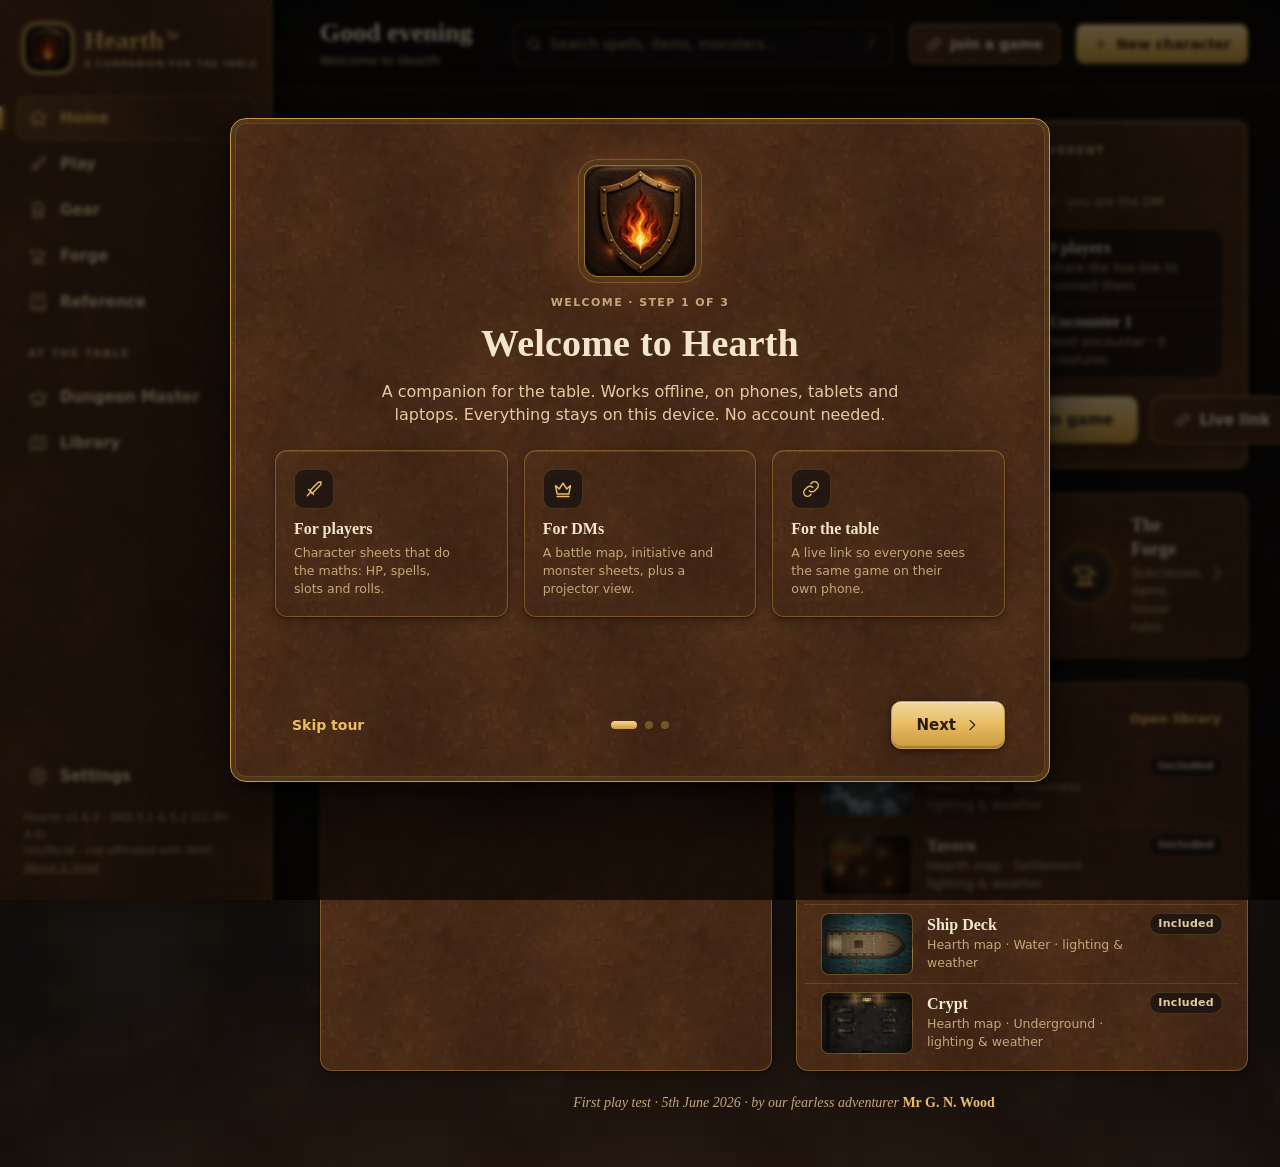
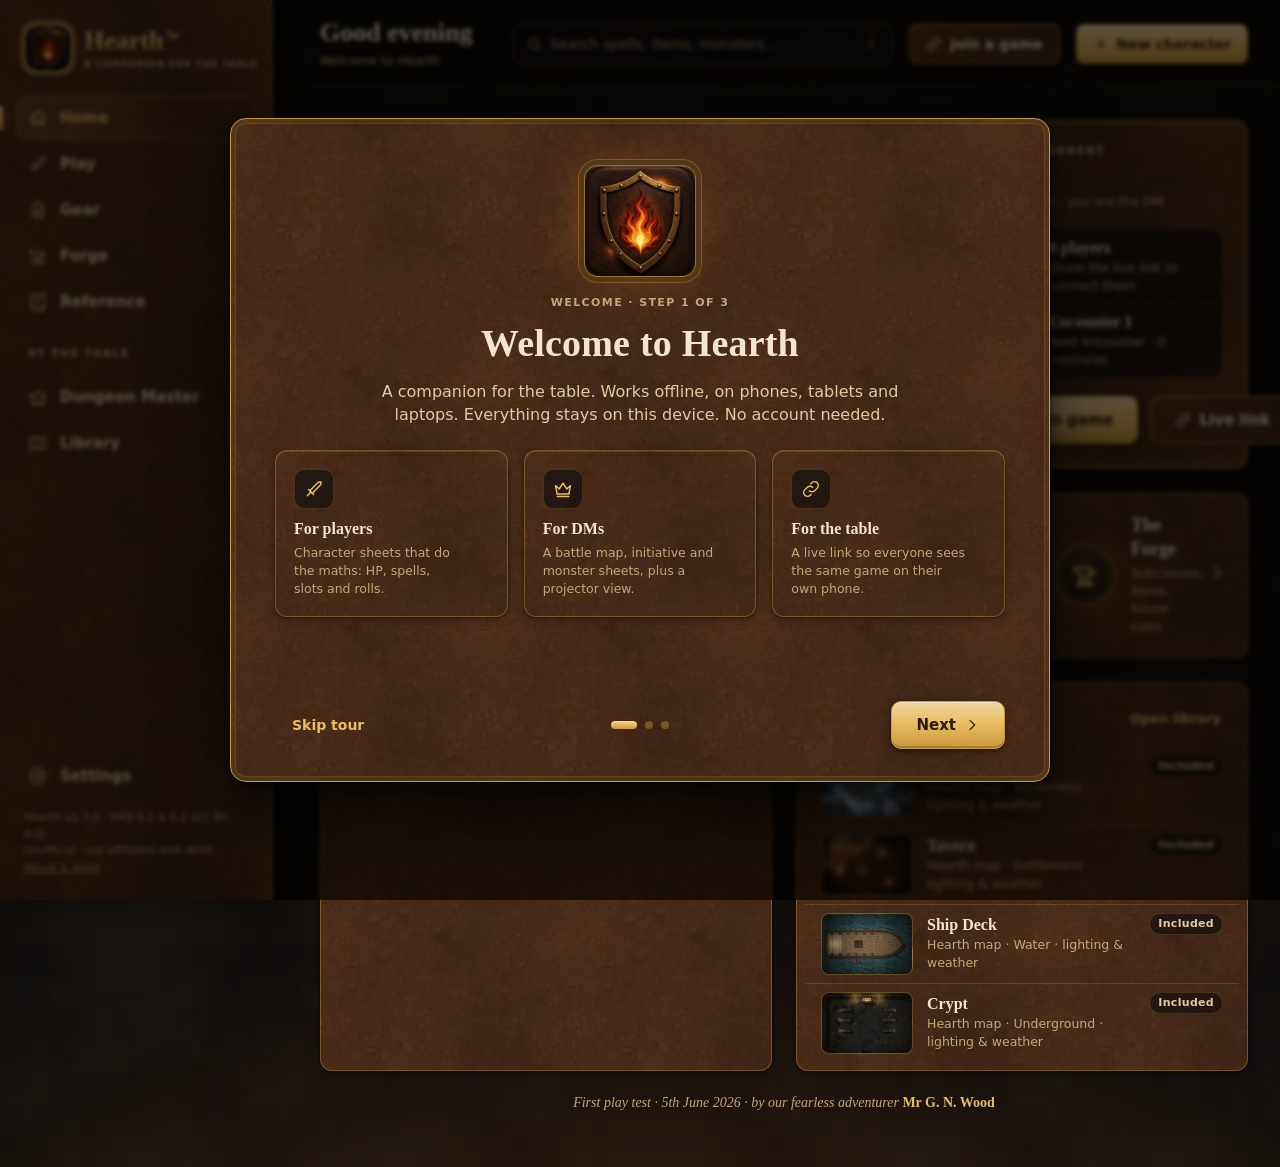
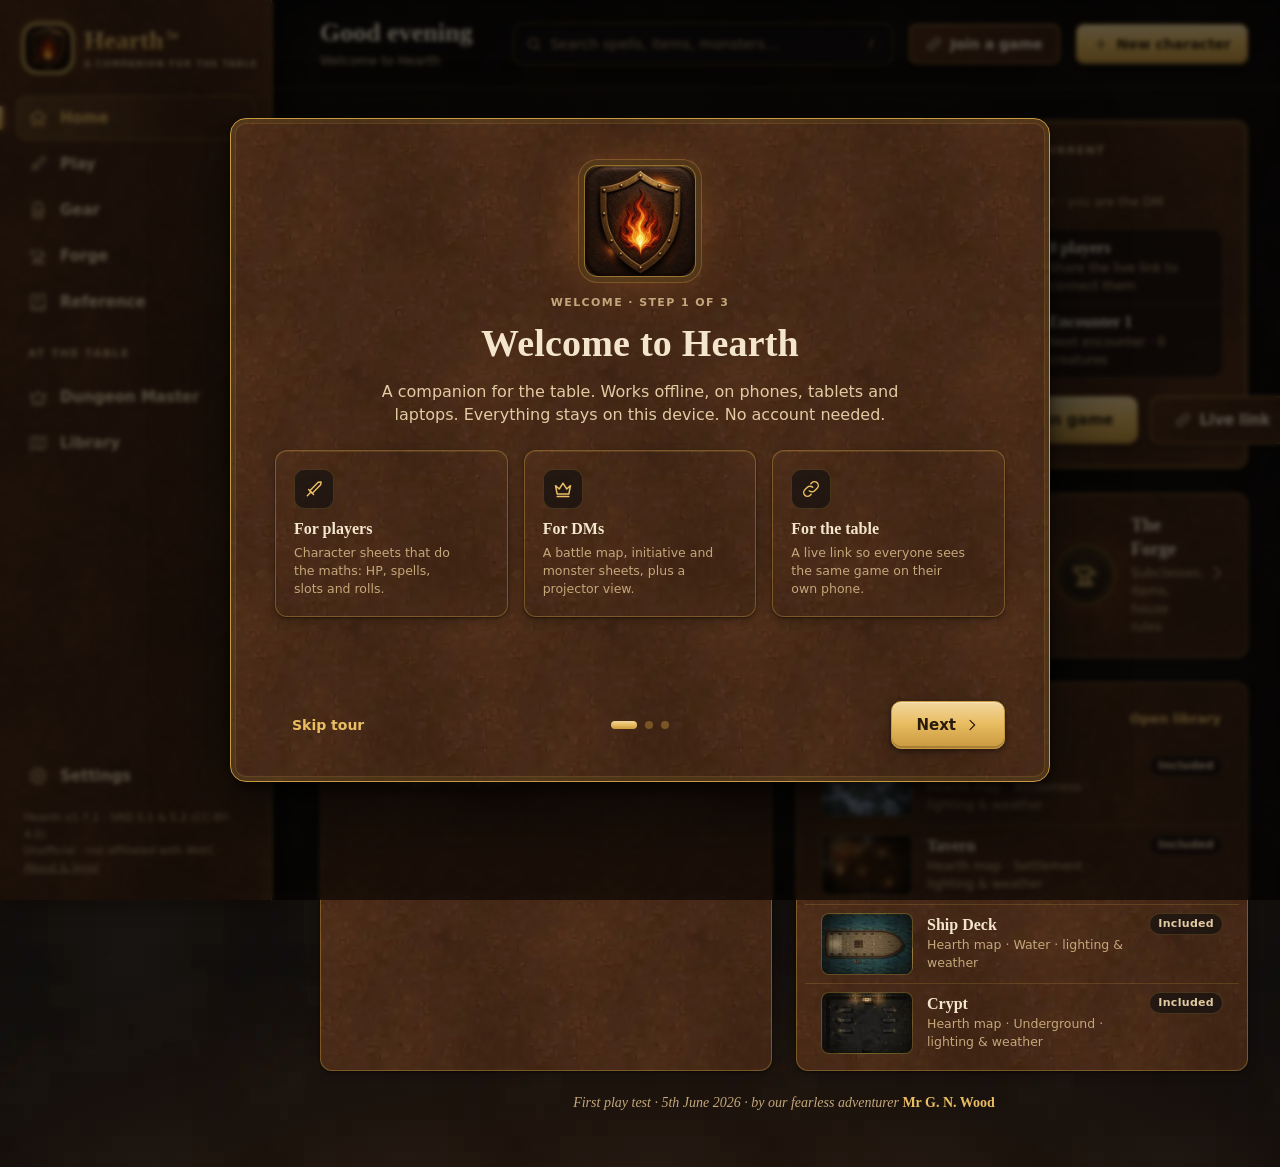
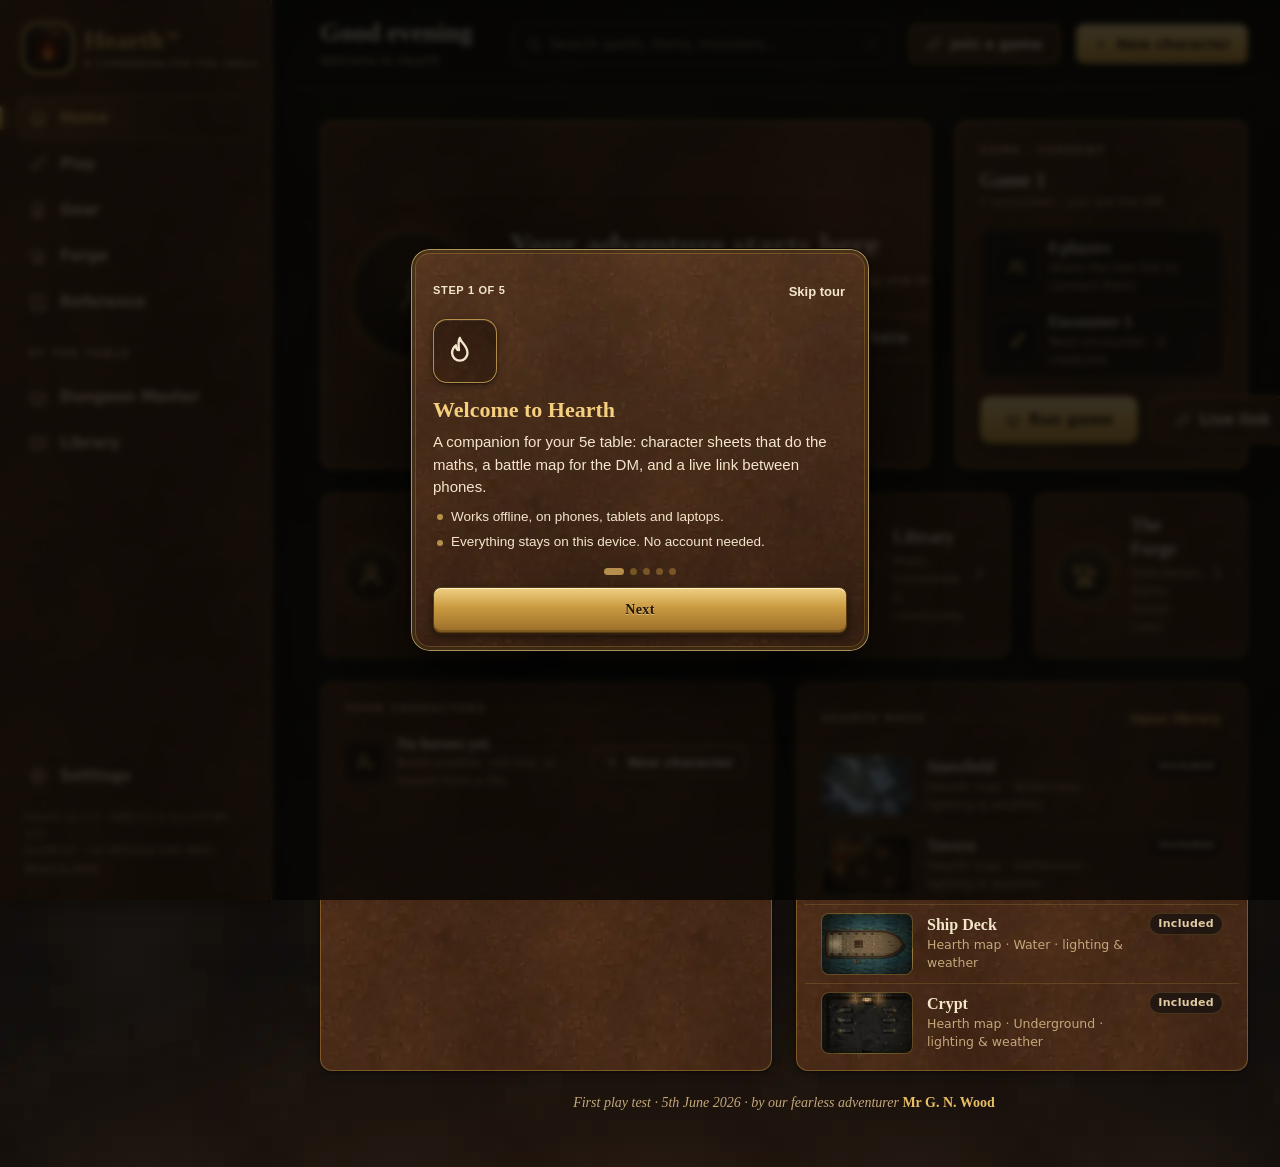
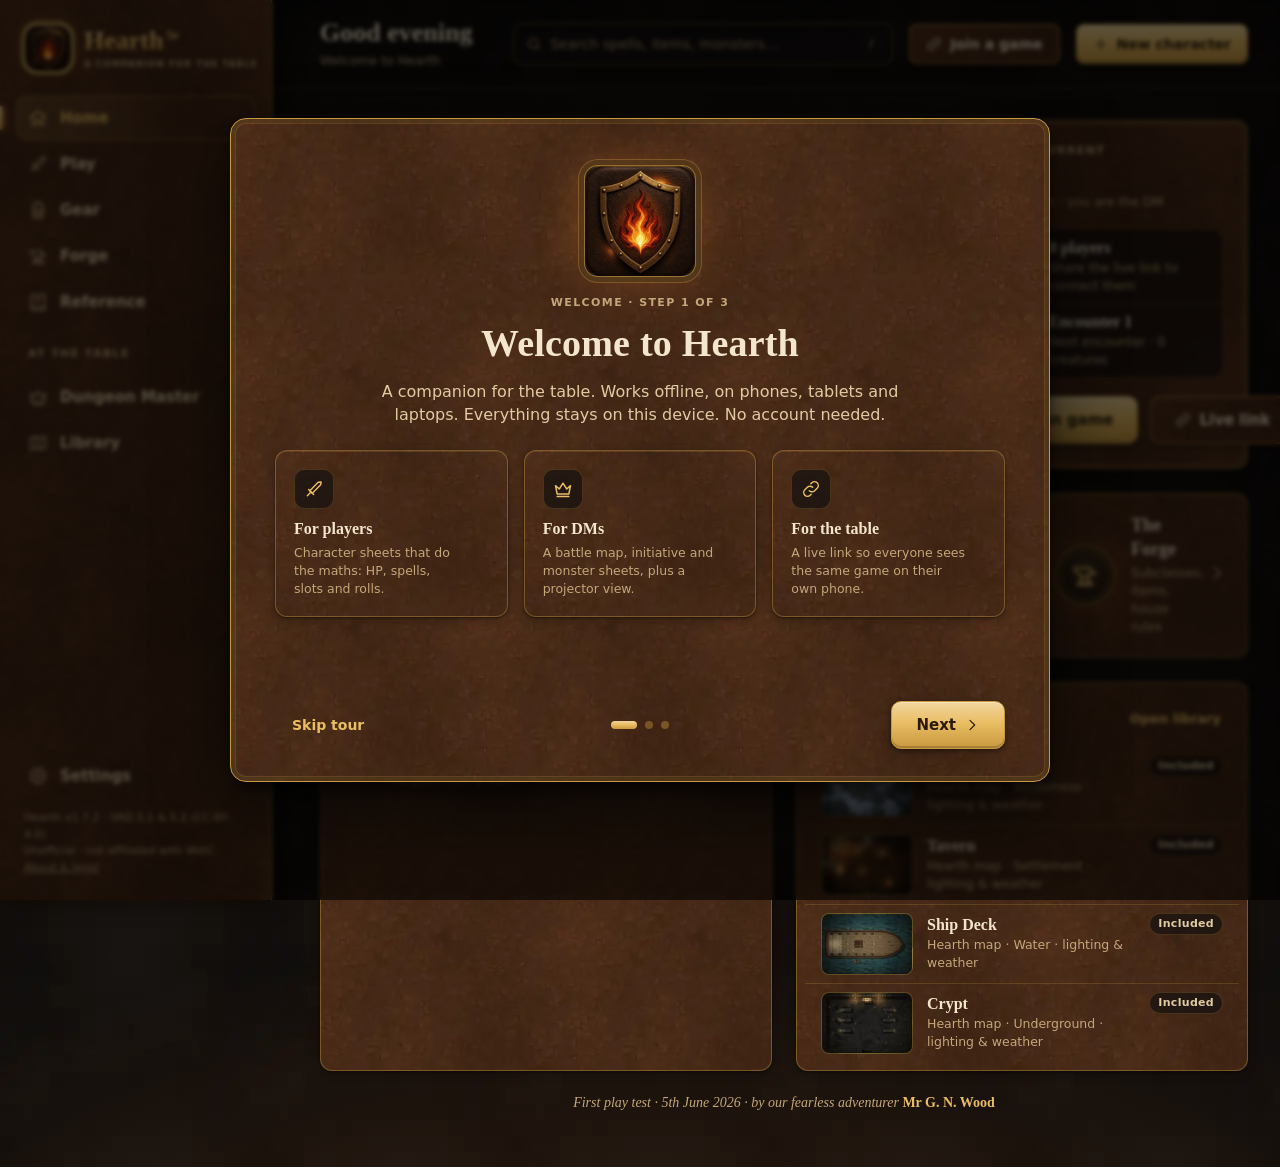
